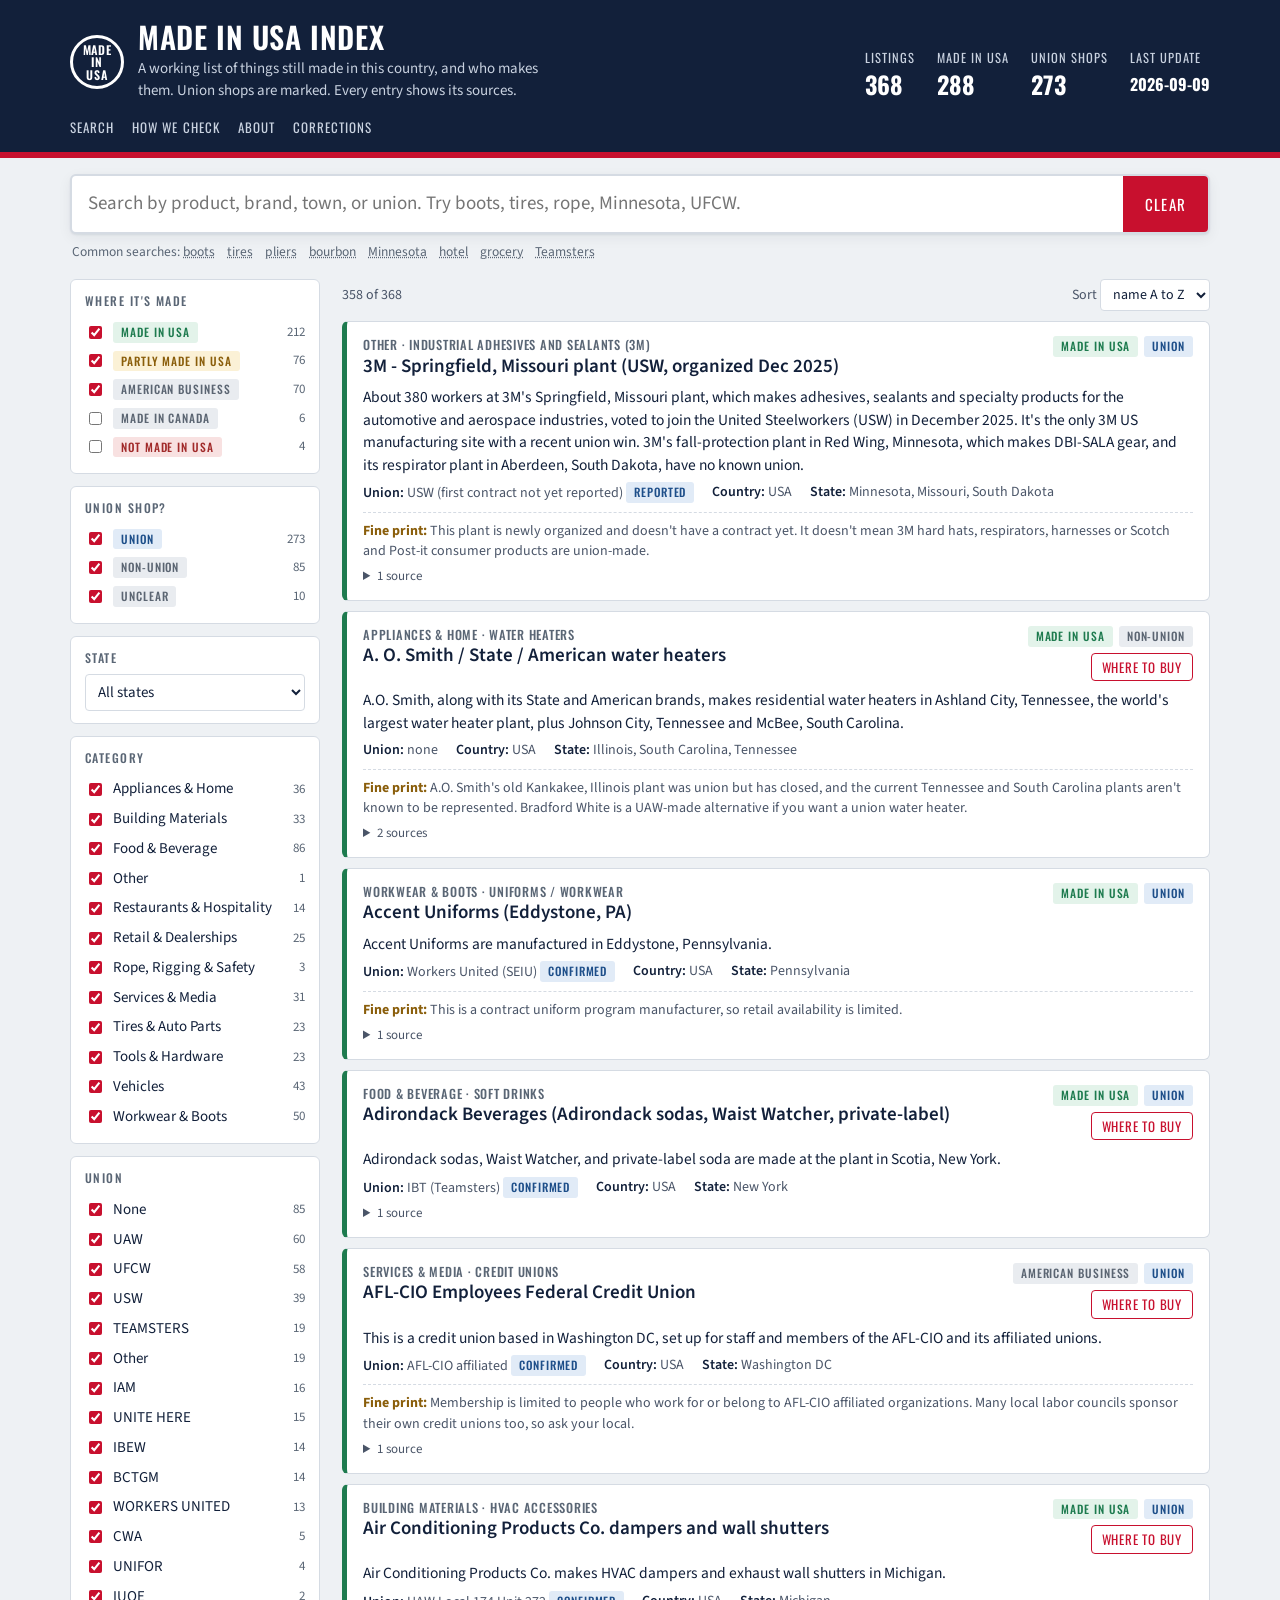
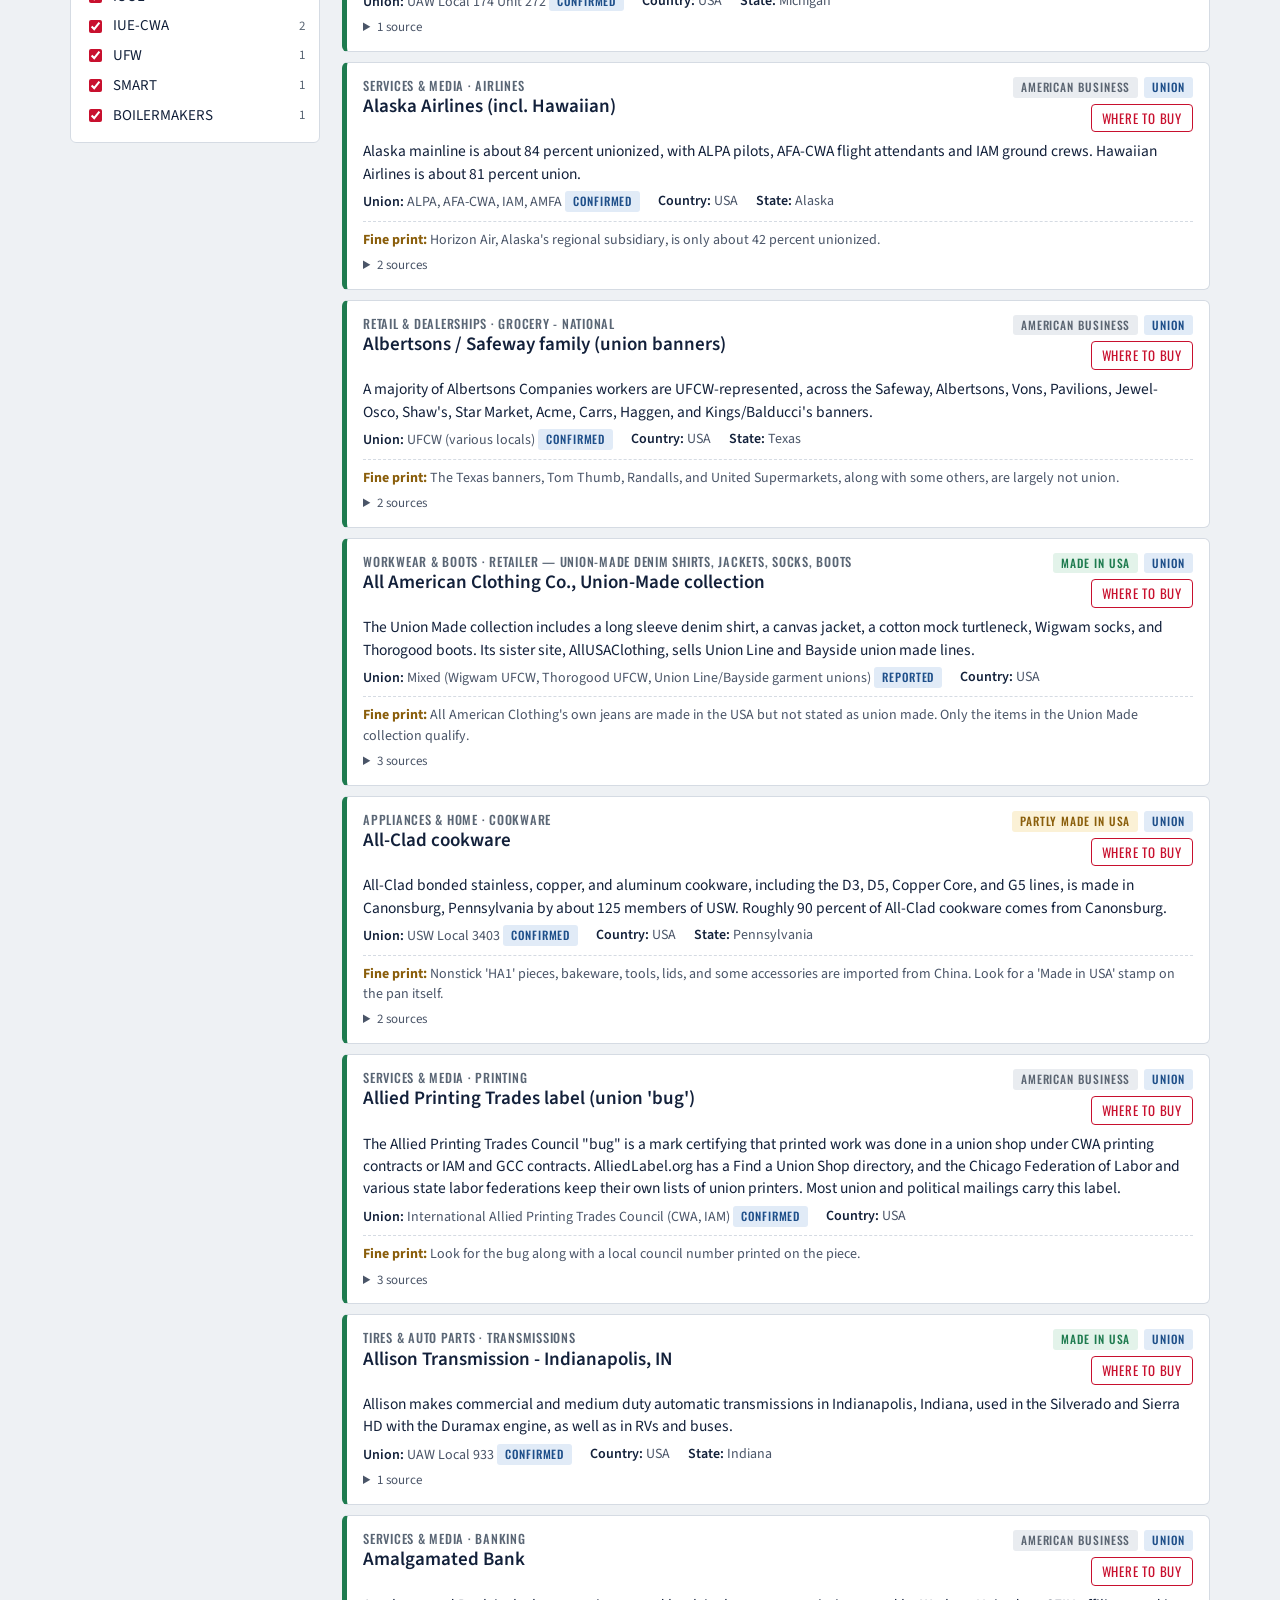
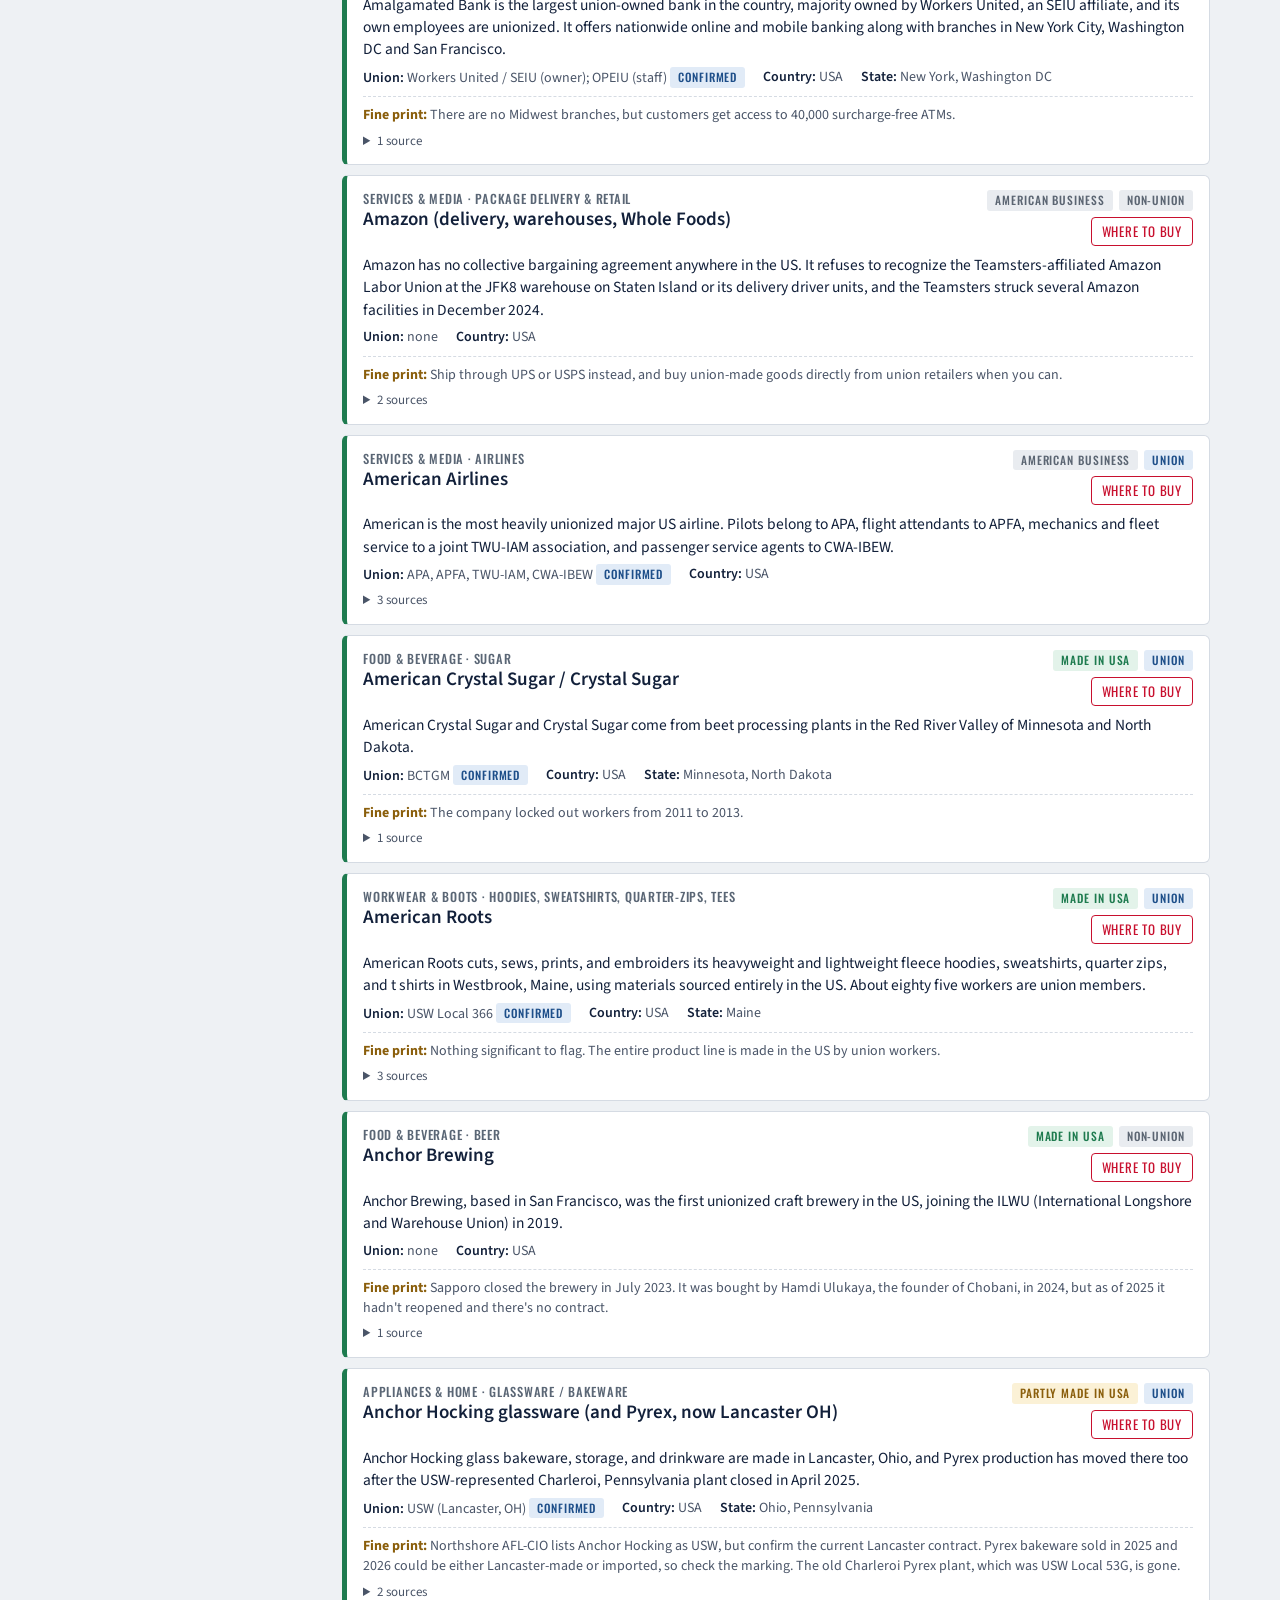
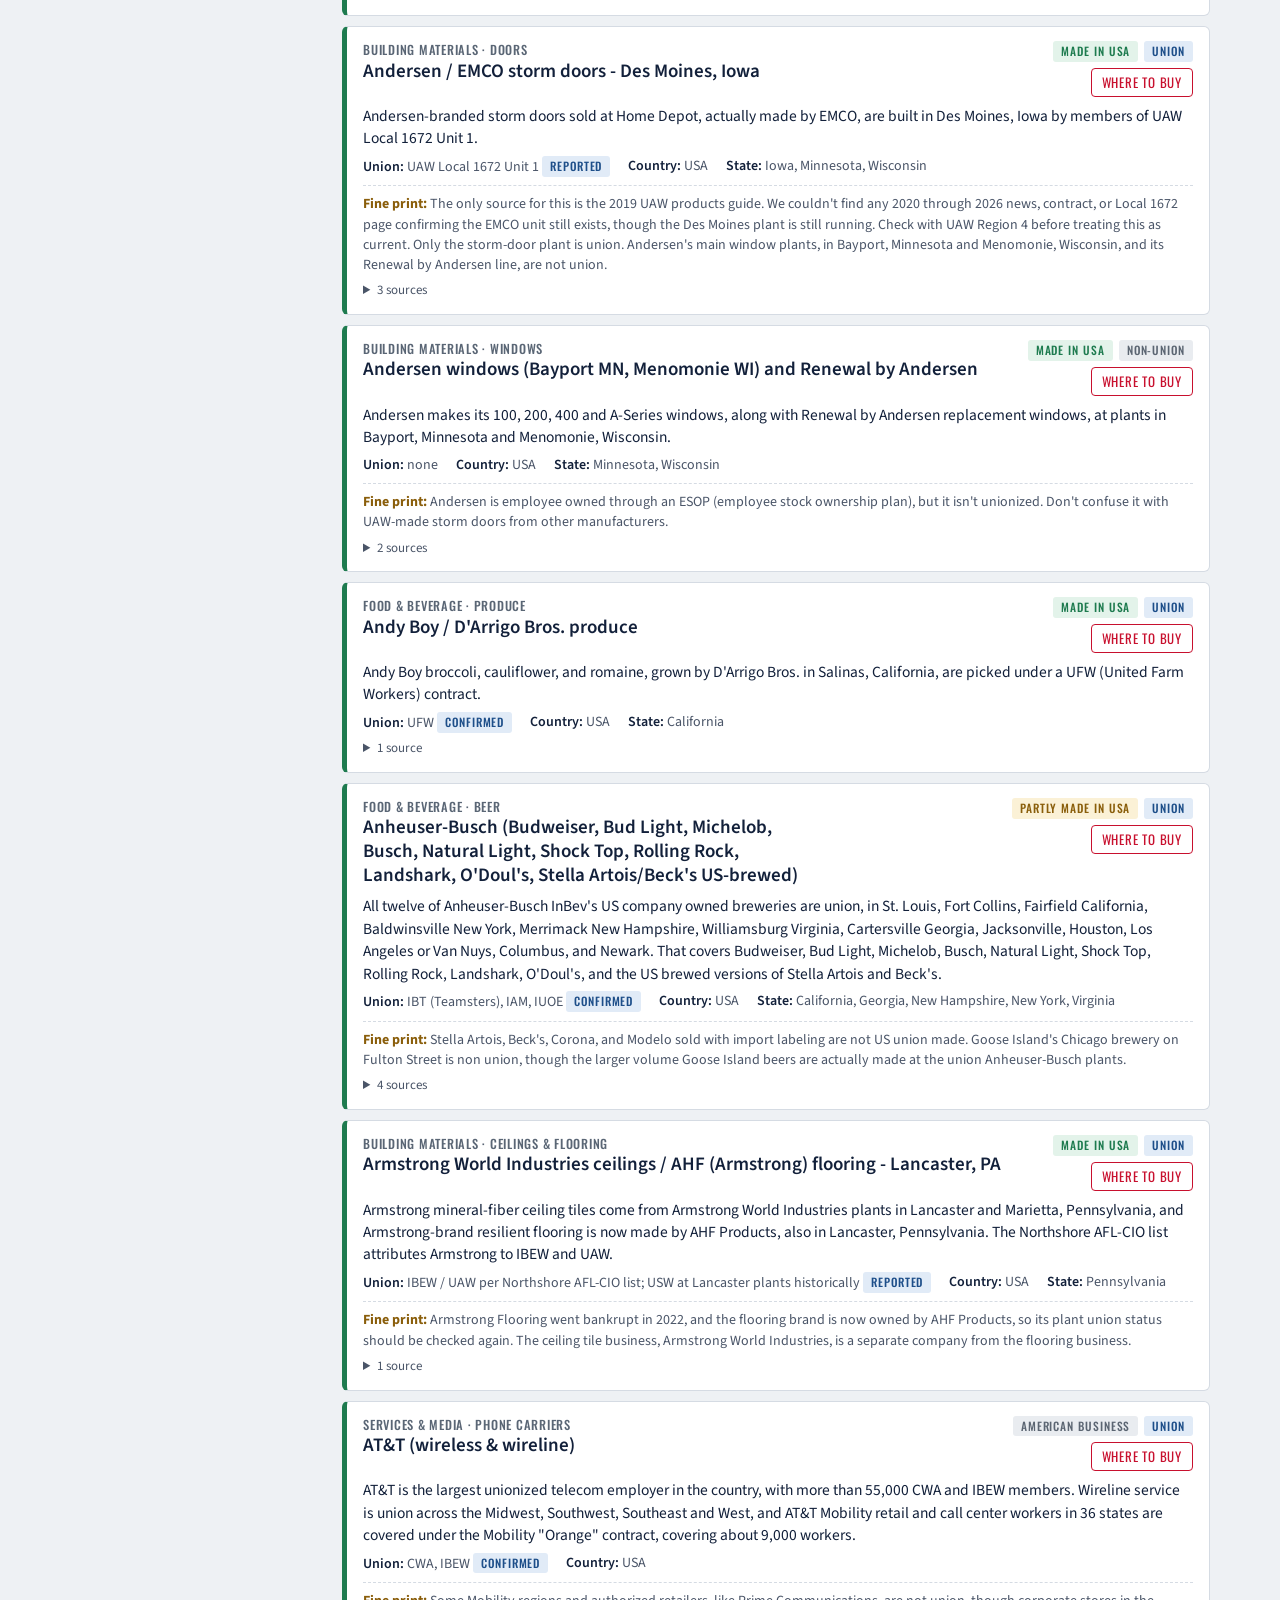
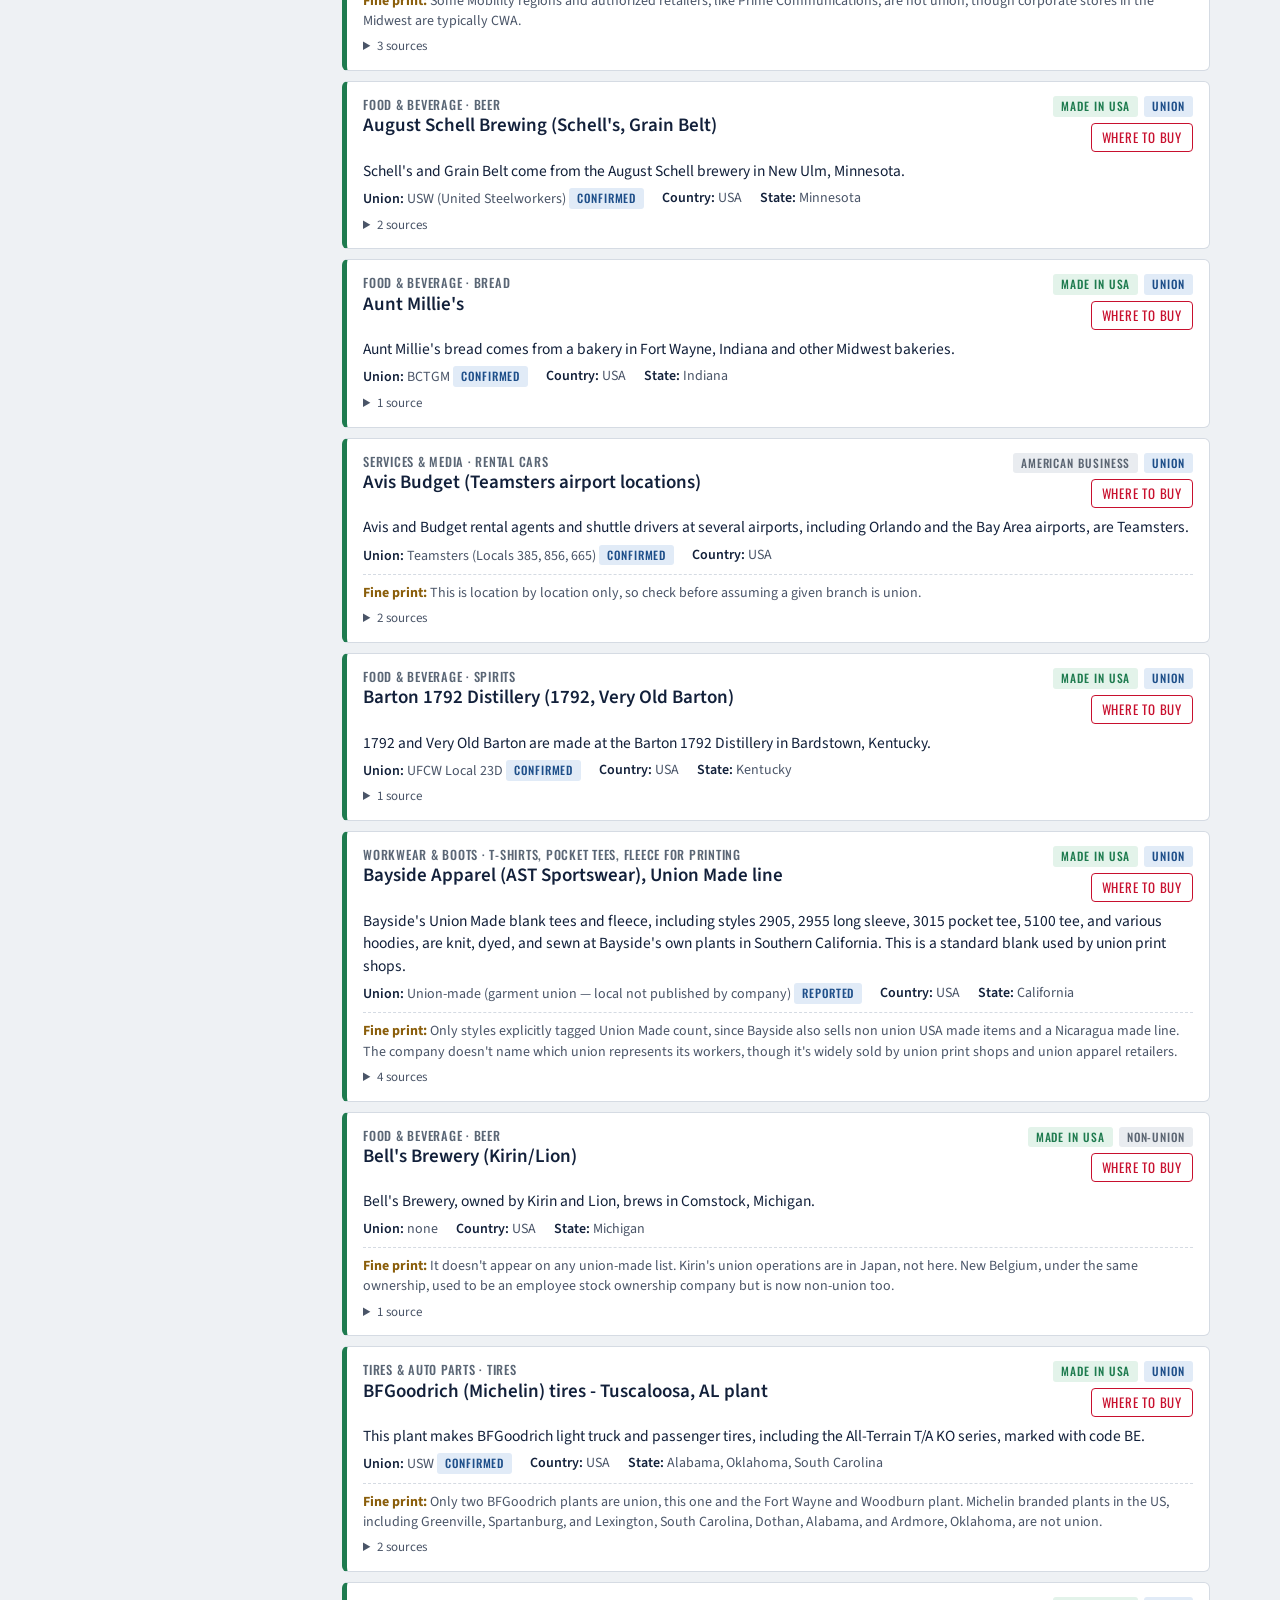
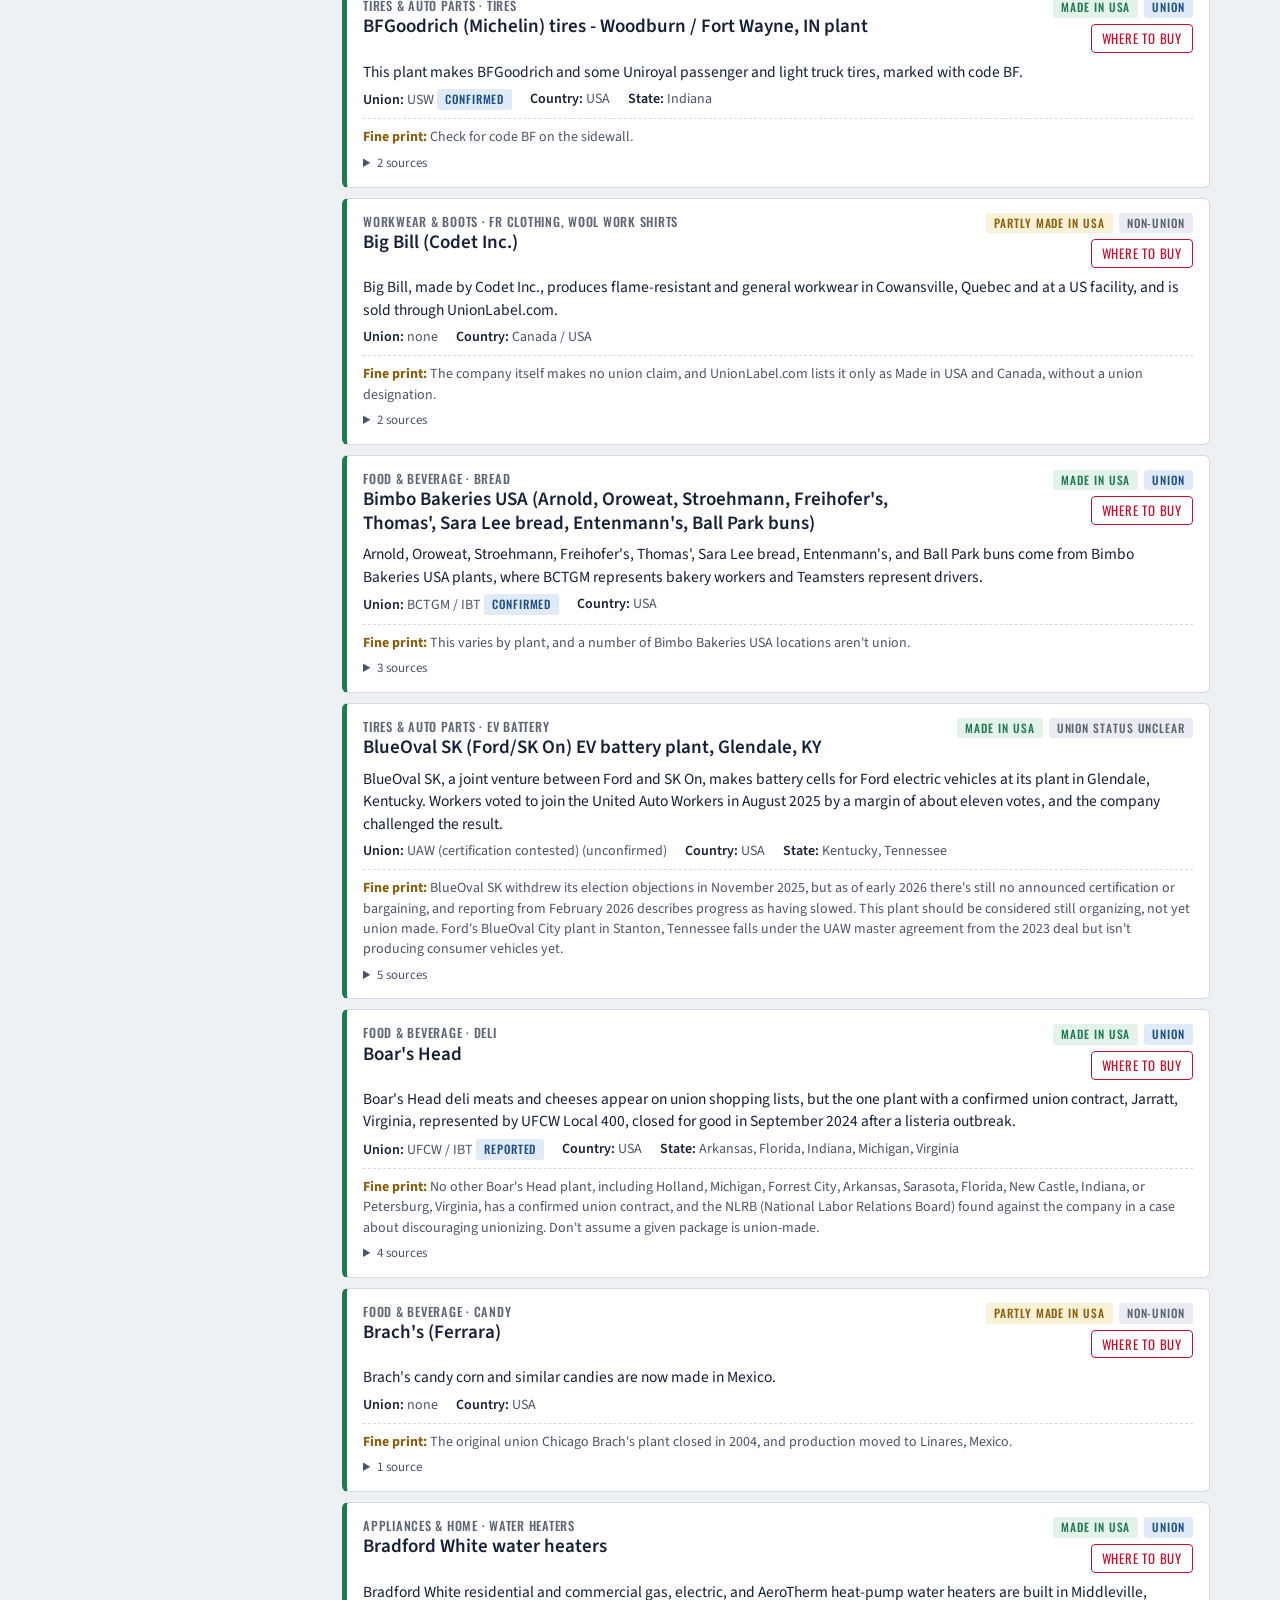
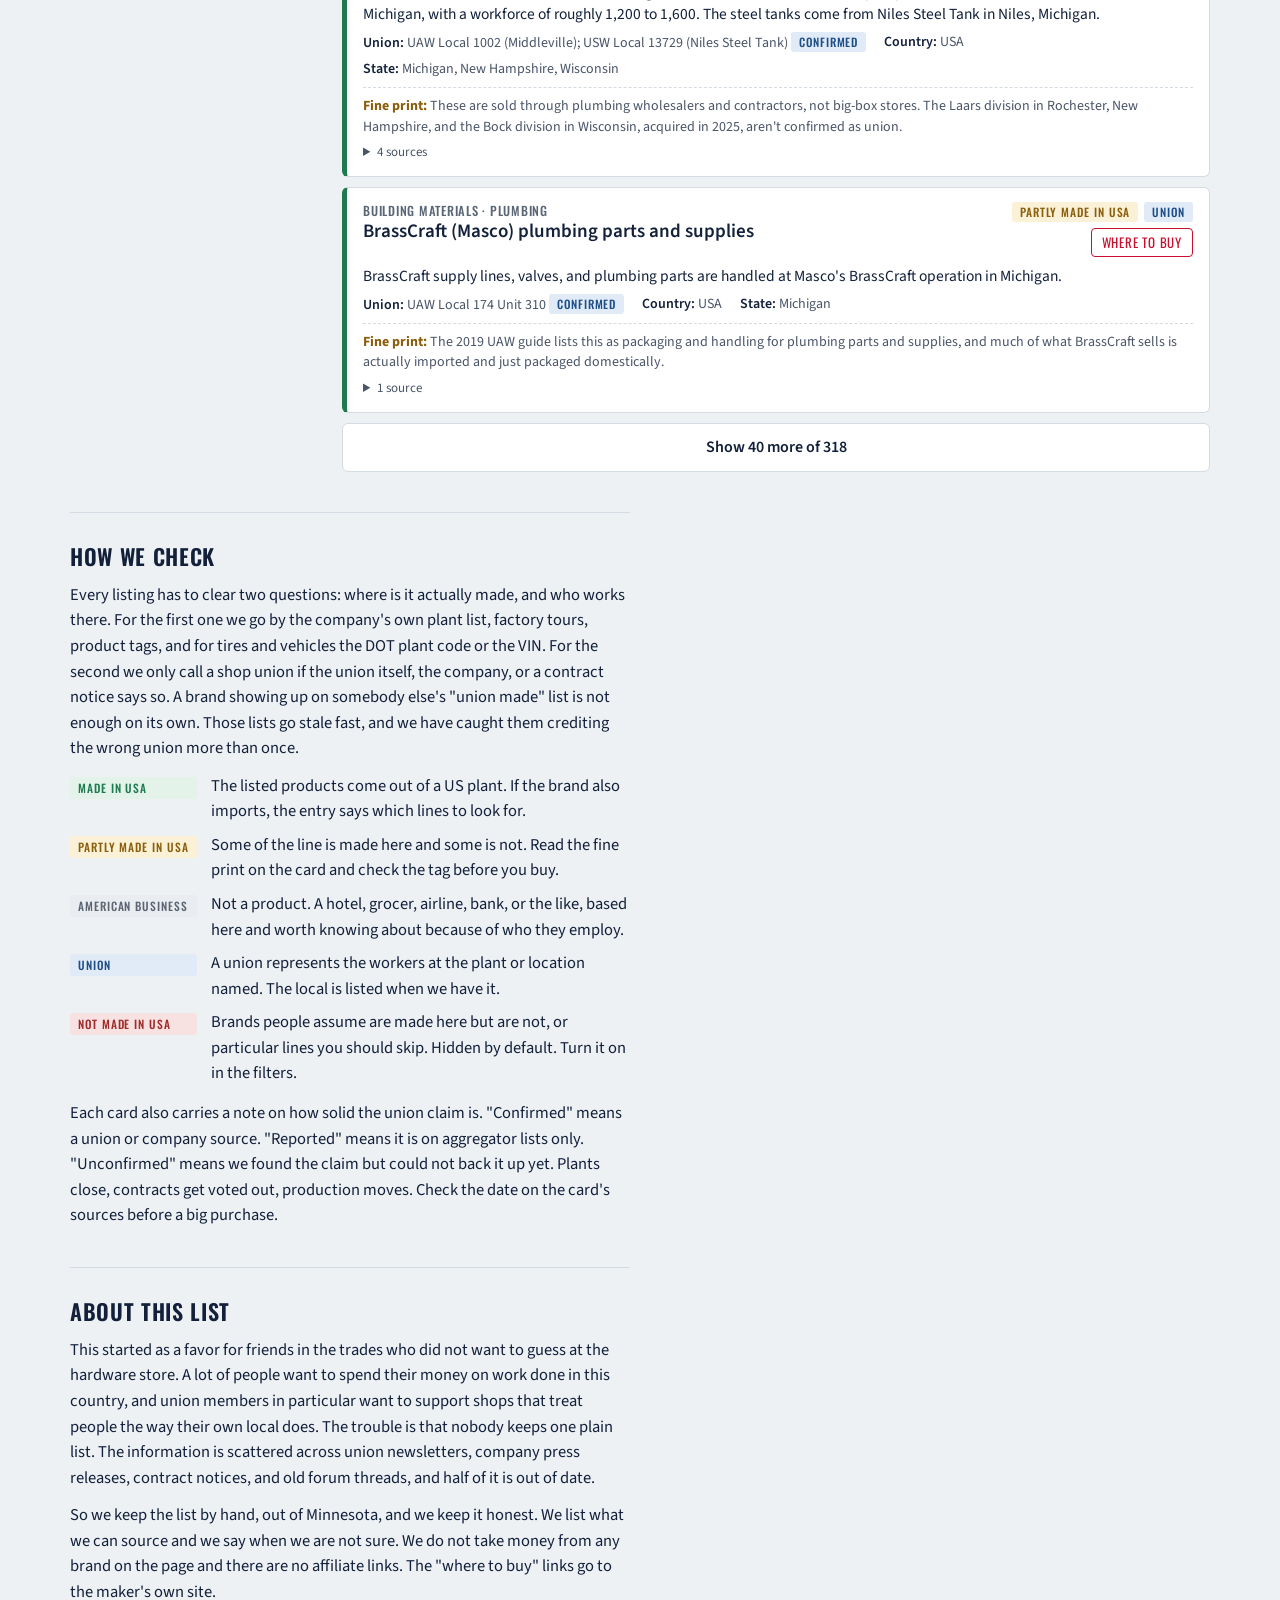
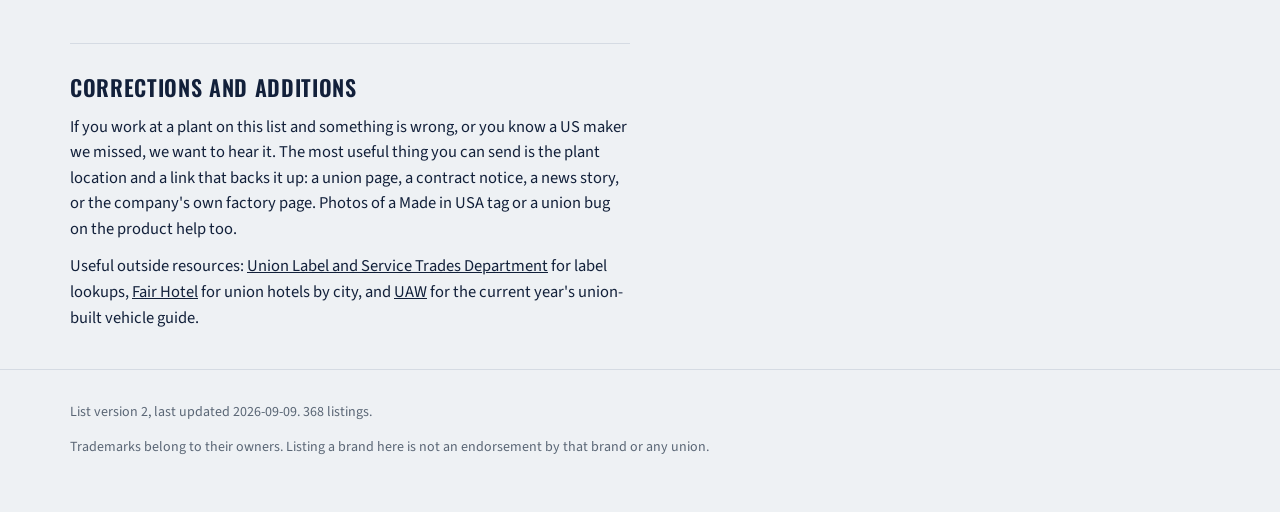
==== site/index.html @ 57c5a5ce "Made in USA Index: site, data, Chrome extension v0.1, Phase 2 spec Co-Authored-By: Claude Fable 5.1 " ====
<!DOCTYPE html>
<html lang="en">
<head>
<meta charset="utf-8">
<meta name="viewport" content="width=device-width, initial-scale=1">
<meta name="description" content="A hand-kept list of products still made in the United States, and who makes them. Union shops are marked. Tools, boots, tires, trucks, beer, appliances, hotels and more, with a source on every entry.">
<meta name="robots" content="index,follow">
<meta property="og:title" content="Made in USA Index">
<meta property="og:description" content="What is still made in this country, who makes it, and whether the shop is union. Sources on every entry.">
<meta property="og:type" content="website">
<link rel="canonical" href="https://YOURDOMAIN.example/">
<script type="application/ld+json">{"@context":"https://schema.org","@type":"ItemList","name":"Made in USA Index","description":"A hand-kept list of products made in the United States, with union shops marked and sources on every entry.","numberOfItems":368,"itemListElement":[{"@type":"ListItem","position":1,"name":"3M - Springfield, Missouri plant (USW, organized Dec 2025)"},{"@type":"ListItem","position":2,"name":"A. O. Smith / State / American water heaters","url":"https://www.hotwater.com/"},{"@type":"ListItem","position":3,"name":"Accent Uniforms (Eddystone, PA)"},{"@type":"ListItem","position":4,"name":"Adirondack Beverages (Adirondack sodas, Waist Watcher, private-label)","url":"https://www.adirondackbeverages.com/"},{"@type":"ListItem","position":5,"name":"AFL-CIO Employees Federal Credit Union","url":"https://www.aflcioefcu.org"},{"@type":"ListItem","position":6,"name":"Air Conditioning Products Co. dampers and wall shutters","url":"https://www.acpco.com/"},{"@type":"ListItem","position":7,"name":"Alaska Airlines (incl. Hawaiian)","url":"https://www.alaskaair.com"},{"@type":"ListItem","position":8,"name":"Albertsons / Safeway family (union banners)","url":"https://www.albertsons.com"},{"@type":"ListItem","position":9,"name":"All American Clothing Co., Union-Made collection","url":"https://www.allamericanclothing.com/collections/usa-union-made-clothing-made-in-usa"},{"@type":"ListItem","position":10,"name":"All-Clad cookware","url":"https://www.all-clad.com/"},{"@type":"ListItem","position":11,"name":"Allied Printing Trades label (union 'bug')","url":"https://alliedlabel.org/"},{"@type":"ListItem","position":12,"name":"Allison Transmission - Indianapolis, IN","url":"https://www.allisontransmission.com/"},{"@type":"ListItem","position":13,"name":"Amalgamated Bank","url":"https://www.amalgamatedbank.com"},{"@type":"ListItem","position":14,"name":"Amazon (delivery, warehouses, Whole Foods)","url":"https://www.amazon.com"},{"@type":"ListItem","position":15,"name":"American Airlines","url":"https://www.aa.com"},{"@type":"ListItem","position":16,"name":"American Crystal Sugar / Crystal Sugar","url":"https://www.crystalsugar.com/"},{"@type":"ListItem","position":17,"name":"American Roots","url":"https://americanrootswear.com/"},{"@type":"ListItem","position":18,"name":"Anchor Brewing","url":"https://www.anchorbrewing.com/"},{"@type":"ListItem","position":19,"name":"Anchor Hocking glassware (and Pyrex, now Lancaster OH)","url":"https://www.anchorhocking.com/"},{"@type":"ListItem","position":20,"name":"Andersen / EMCO storm doors - Des Moines, Iowa","url":"https://www.homedepot.com/b/Doors-Windows-Exterior-Doors-Storm-Doors/Andersen/N-5yc1vZaqe4Z1u3"},{"@type":"ListItem","position":21,"name":"Andersen windows (Bayport MN, Menomonie WI) and Renewal by Andersen","url":"https://www.andersenwindows.com/"},{"@type":"ListItem","position":22,"name":"Andy Boy / D'Arrigo Bros. produce","url":"https://www.andyboy.com/"},{"@type":"ListItem","position":23,"name":"Anheuser-Busch (Budweiser, Bud Light, Michelob, Busch, Natural Light, Shock Top, Rolling Rock, Landshark, O'Doul's, Stella Artois/Beck's US-brewed)","url":"https://www.anheuser-busch.com/brands"},{"@type":"ListItem","position":24,"name":"Armstrong World Industries ceilings / AHF (Armstrong) flooring - Lancaster, PA","url":"https://www.armstrongceilings.com/"},{"@type":"ListItem","position":25,"name":"AT&T (wireless & wireline)","url":"https://www.att.com"},{"@type":"ListItem","position":26,"name":"August Schell Brewing (Schell's, Grain Belt)","url":"https://schellsbrewery.com/"},{"@type":"ListItem","position":27,"name":"Aunt Millie's","url":"https://auntmillies.com/"},{"@type":"ListItem","position":28,"name":"Avis Budget (Teamsters airport locations)","url":"https://www.avis.com"},{"@type":"ListItem","position":29,"name":"Barton 1792 Distillery (1792, Very Old Barton)","url":"https://www.1792bourbon.com/"},{"@type":"ListItem","position":30,"name":"Bayside Apparel (AST Sportswear), Union Made line","url":"https://usabayside.com/product/2905/"},{"@type":"ListItem","position":31,"name":"Bell's Brewery (Kirin/Lion)","url":"https://bellsbeer.com/"},{"@type":"ListItem","position":32,"name":"BFGoodrich (Michelin) tires - Tuscaloosa, AL plant","url":"https://www.bfgoodrichtires.com/"},{"@type":"ListItem","position":33,"name":"BFGoodrich (Michelin) tires - Woodburn / Fort Wayne, IN plant","url":"https://www.bfgoodrichtires.com/"},{"@type":"ListItem","position":34,"name":"Big Bill (Codet Inc.)","url":"https://www.bigbill.com/"},{"@type":"ListItem","position":35,"name":"Bimbo Bakeries USA (Arnold, Oroweat, Stroehmann, Freihofer's, Thomas', Sara Lee bread, Entenmann's, Ball Park buns)","url":"https://bimbobakeriesusa.com/"},{"@type":"ListItem","position":36,"name":"BlueOval SK (Ford/SK On) EV battery plant, Glendale, KY"},{"@type":"ListItem","position":37,"name":"Boar's Head","url":"https://boarshead.com/"},{"@type":"ListItem","position":38,"name":"Brach's (Ferrara)","url":"https://www.brachs.com/"},{"@type":"ListItem","position":39,"name":"Bradford White water heaters","url":"https://www.bradfordwhite.com/find-a-contractor/"},{"@type":"ListItem","position":40,"name":"BrassCraft (Masco) plumbing parts and supplies","url":"https://www.brasscraft.com/"},{"@type":"ListItem","position":41,"name":"Bridgestone / Firestone tires - Des Moines, IA plant","url":"https://www.bridgestonetire.com/"},{"@type":"ListItem","position":42,"name":"Bridgestone / Firestone tires - Warren County (Morrison), TN plant","url":"https://www.bridgestonetire.com/"},{"@type":"ListItem","position":43,"name":"Bridgestone retread / components - Akron OH, Bloomington IL, Russellville AR","url":"https://www.bandag.com/"},{"@type":"ListItem","position":44,"name":"Brooks Brothers (Garland, NC shirt factory)","url":"https://www.brooksbrothers.com/"},{"@type":"ListItem","position":45,"name":"Buffalo Trace / Sazerac (Buffalo Trace, Eagle Rare, W.L. Weller, Blanton's)","url":"https://www.buffalotracedistillery.com/"},{"@type":"ListItem","position":46,"name":"Butterball","url":"https://www.butterball.com/"},{"@type":"ListItem","position":47,"name":"Cadillac Celestiq","url":"https://www.cadillac.com/electric/celestiq"},{"@type":"ListItem","position":48,"name":"Cadillac CT4 / CT4-V / CT5 / CT5-V (Blackwing)","url":"https://www.cadillac.com/sedans/ct5"},{"@type":"ListItem","position":49,"name":"Cadillac Lyriq / Vistiq / XT5","url":"https://www.cadillac.com/electric/lyriq"},{"@type":"ListItem","position":50,"name":"Campbell's (Campbell's soup, Prego, Pace, Swanson)","url":"https://www.campbells.com/"},{"@type":"ListItem","position":51,"name":"Cargill Meat Solutions (Cargill, Excel ground beef)","url":"https://www.cargill.com/"},{"@type":"ListItem","position":52,"name":"Carhartt, imported lines","url":"https://www.carhartt.com/"},{"@type":"ListItem","position":53,"name":"Carhartt, Made in USA / Union Made line (Kentucky plants)","url":"https://www.carhartt.com/c/made-in-usa"},{"@type":"ListItem","position":54,"name":"Carolina Shoe, Union Built (USA) line","url":"https://www.carolinashoe.com/en/mens-union-built/"},{"@type":"ListItem","position":55,"name":"Carrier / Bryant gas furnaces - Indianapolis","url":"https://www.carrier.com/residential/en/us/find-a-dealer/"},{"@type":"ListItem","position":56,"name":"Case IH / CNH tractors and combines (Racine, WI; Burlington, IA)","url":"https://www.caseih.com/"},{"@type":"ListItem","position":57,"name":"Central Aluminum patio enclosures"},{"@type":"ListItem","position":58,"name":"Channellock","url":"https://www.channellock.com/"},{"@type":"ListItem","position":59,"name":"Chateau Ste. Michelle / Columbia Crest / 14 Hands (Ste. Michelle Wine Estates)","url":"https://www.ste-michelle.com/"},{"@type":"ListItem","position":60,"name":"Cheez-It / Keebler crackers / Club / Town House (Kellanova)","url":"https://www.cheezit.com/"},{"@type":"ListItem","position":61,"name":"Chevrolet Bolt (2027 model, next-gen)","url":"https://www.chevrolet.com/electric/bolt-ev"},{"@type":"ListItem","position":62,"name":"Chevrolet Colorado / GMC Canyon; Chevrolet Express / GMC Savana (incl. cutaways)","url":"https://www.chevrolet.com/trucks/colorado"},{"@type":"ListItem","position":63,"name":"Chevrolet Corvette (Stingray, Z06, E-Ray, ZR1)","url":"https://www.chevrolet.com/performance/corvette"},{"@type":"ListItem","position":64,"name":"Chevrolet Silverado 1500 / GMC Sierra 1500","url":"https://www.chevrolet.com/trucks/silverado"},{"@type":"ListItem","position":65,"name":"Chevrolet Silverado 1500 / Silverado HD (Oshawa-built)","url":"https://www.chevrolet.ca/en/trucks/silverado"},{"@type":"ListItem","position":66,"name":"Chevrolet Silverado 4500HD/5500HD/6500HD (medium-duty)","url":"https://www.chevrolet.com/commercial/silverado-chassis-cab"},{"@type":"ListItem","position":67,"name":"Chevrolet Silverado EV / GMC Sierra EV / GMC Hummer EV (pickup & SUV) / Cadillac Escalade IQ & IQ L","url":"https://www.chevrolet.com/electric/silverado-ev"},{"@type":"ListItem","position":68,"name":"Chevrolet Silverado HD / GMC Sierra HD (2500/3500)","url":"https://www.chevrolet.com/trucks/silverado/2500hd"},{"@type":"ListItem","position":69,"name":"Chevrolet Tahoe / Suburban, GMC Yukon / Yukon XL, Cadillac Escalade / Escalade ESV","url":"https://www.chevrolet.com/suvs/tahoe"},{"@type":"ListItem","position":70,"name":"Chevrolet Traverse, Buick Enclave, GMC Acadia","url":"https://www.chevrolet.com/suvs/traverse"},{"@type":"ListItem","position":71,"name":"Chicago downtown union hotels (UNITE HERE Local 1)","url":"https://www.fairhotel.org"},{"@type":"ListItem","position":72,"name":"Chicago Federation of Labor union restaurant & vendor guide","url":"https://chicagolabor.org/resources/union-products/"},{"@type":"ListItem","position":73,"name":"Chicago stadium & arena concessions"},{"@type":"ListItem","position":74,"name":"Chicago Tribune & Chicago Sun-Times","url":"https://www.chicagotribune.com"},{"@type":"ListItem","position":75,"name":"Chicagoland new-car dealership service departments (IAM Local 701)","url":"https://www.local701.org"},{"@type":"ListItem","position":76,"name":"Chippewa Boots (Carolina Group)","url":"https://www.chippewaboots.com/"},{"@type":"ListItem","position":77,"name":"Chobani","url":"https://www.chobani.com/"},{"@type":"ListItem","position":78,"name":"Chrysler Pacifica / Pacifica Hybrid / Voyager / Grand Caravan (Canada)","url":"https://www.chrysler.com/pacifica.html"},{"@type":"ListItem","position":79,"name":"Cintas Uniforms, postal division (Fort Smith, AR)"},{"@type":"ListItem","position":80,"name":"City Brewing (contract brewer: Latrobe PA, La Crosse WI)","url":"https://www.citybrewery.com/"},{"@type":"ListItem","position":81,"name":"Clarios lead-acid car batteries - Holland (Toledo), OH plant"},{"@type":"ListItem","position":82,"name":"Cleveland-Cliffs steel - Burns Harbor, Indiana Harbor, Cleveland, Middletown, Dearborn","url":"https://www.clevelandcliffs.com/"},{"@type":"ListItem","position":83,"name":"Coca-Cola (Coke, Diet Coke, Sprite, Fanta, Powerade, Dasani, Minute Maid, Barq's)","url":"https://www.coca-colacompany.com/"},{"@type":"ListItem","position":84,"name":"Cooper Tires (Goodyear-owned) - Findlay, OH plant","url":"https://www.coopertire.com/"},{"@type":"ListItem","position":85,"name":"Cooper Tires (Goodyear-owned) - Texarkana, AR plant","url":"https://www.coopertire.com/"},{"@type":"ListItem","position":86,"name":"Coors, Golden CO and Shenandoah VA breweries","url":"https://www.coors.com/"},{"@type":"ListItem","position":87,"name":"Corcoran (Carolina Group)","url":"https://www.carolinashoe.com/en/mens-union-built/"},{"@type":"ListItem","position":88,"name":"Costco (Minnesota, Illinois & most other warehouses)","url":"https://www.costco.com"},{"@type":"ListItem","position":89,"name":"Costco (Teamsters warehouses)","url":"https://www.costco.com"},{"@type":"ListItem","position":90,"name":"Craftsman","url":"https://www.craftsman.com/"},{"@type":"ListItem","position":91,"name":"Cub Foods (UNFI corporate & franchise stores, Twin Cities)","url":"https://www.cub.com"},{"@type":"ListItem","position":92,"name":"Cutco cutlery and kitchen tools","url":"https://www.cutco.com/"},{"@type":"ListItem","position":93,"name":"CVS Pharmacy (Chicagoland stores)","url":"https://www.cvs.com"},{"@type":"ListItem","position":94,"name":"Dana axles and driveshafts","url":"https://www.danaaftermarket.com/"},{"@type":"ListItem","position":95,"name":"Danner Boots (Portland, OR factory)","url":"https://www.danner.com/"},{"@type":"ListItem","position":96,"name":"Dannon (Danone)","url":"https://www.dannon.com/"},{"@type":"ListItem","position":97,"name":"Darn Tough / Fox River / Thorlo socks","url":"https://darntough.com/"},{"@type":"ListItem","position":98,"name":"Dearborn Denim & Apparel","url":"https://dearborndenim.us/"},{"@type":"ListItem","position":99,"name":"Delta Air Lines (flight attendants, ramp, customer service)","url":"https://www.delta.com"},{"@type":"ListItem","position":100,"name":"Detroit Three models built in Mexico (Ram HD 2500/3500, Ram ProMaster, Ford Maverick, Bronco Sport, Mustang Mach-E, Chevy Equinox/Blazer/Equinox EV/Blazer EV, Cadillac Optiq, Jeep Compass, GMC Terrain)"},{"@type":"ListItem","position":101,"name":"Dickies (VF/Williamson-Dickie)","url":"https://www.dickies.com/"},{"@type":"ListItem","position":102,"name":"Dodge Charger (2-door/4-door, Sixpack) / Charger Daytona EV","url":"https://www.dodge.com/charger.html"},{"@type":"ListItem","position":103,"name":"Dole (canned pineapple, packaged salads) / Fresh Express","url":"https://www.dole.com/"},{"@type":"ListItem","position":104,"name":"Double-H Boots (Carolina Group)","url":"https://unionmadeboots.com/"},{"@type":"ListItem","position":105,"name":"Duluth Trading Co.","url":"https://www.duluthtrading.com/"},{"@type":"ListItem","position":106,"name":"E&J Gallo (Gallo, Barefoot, Andre, Carlo Rossi, Louis Martini, Mirassou, Ecco Domani, J Vineyards, New Amsterdam)","url":"https://www.gallo.com/"},{"@type":"ListItem","position":107,"name":"Eaton B-Line (strut, cable tray, fasteners)","url":"https://www.eaton.com/us/en-us/products/support-systems.html"},{"@type":"ListItem","position":108,"name":"Eaton electrical products (IBEW-made lines)","url":"https://www.eaton.com/us/en-us/products/residential.html"},{"@type":"ListItem","position":109,"name":"Eklind Tool Co.","url":"https://www.eklindtool.com/"},{"@type":"ListItem","position":110,"name":"Elbeco (Reading, PA)","url":"https://www.elbeco.com/"},{"@type":"ListItem","position":111,"name":"Electrolux / Frigidaire US plants (Anderson SC, Springfield TN, Kinston NC)","url":"https://www.frigidaire.com/"},{"@type":"ListItem","position":112,"name":"Encore Wire (now Prysmian, McKinney TX)","url":"https://www.encorewire.com/"},{"@type":"ListItem","position":113,"name":"Encore Wire (Prysmian) building wire","url":"https://www.encorewire.com/"},{"@type":"ListItem","position":114,"name":"Estwing","url":"https://www.estwing.com/"},{"@type":"ListItem","position":115,"name":"Ethan Allen furniture","url":"https://www.ethanallen.com/"},{"@type":"ListItem","position":116,"name":"Euclid Chemical concrete additives","url":"https://www.euclidchemical.com/"},{"@type":"ListItem","position":117,"name":"FairHotel.org (UNITE HERE union hotel finder)","url":"https://www.fairhotel.org"},{"@type":"ListItem","position":118,"name":"Fechheimer / Flying Cross (Grantsville, MD plant)","url":"https://flyingcross.com/"},{"@type":"ListItem","position":119,"name":"FedEx (Ground, Express, Freight)","url":"https://www.fedex.com"},{"@type":"ListItem","position":120,"name":"Ferrara Candy (Butterfinger, Baby Ruth, 100 Grand, Raisinets, Crunch, Nerds, SweeTarts, Laffy Taffy, Brach's)","url":"https://www.ferrarausa.com/"},{"@type":"ListItem","position":121,"name":"Fiesta dinnerware (Fiesta Tableware Co., formerly Homer Laughlin)","url":"https://www.fiestafactorydirect.com/"},{"@type":"ListItem","position":122,"name":"Filson (Seattle) / Wesco (Scappoose, OR) / KEEN Utility (Portland)"},{"@type":"ListItem","position":123,"name":"Folgers (J.M. Smucker)","url":"https://www.folgerscoffee.com/"},{"@type":"ListItem","position":124,"name":"Ford Escape / Escape Hybrid and Lincoln Corsair / Corsair Hybrid","url":"https://www.ford.com/suvs/escape/"},{"@type":"ListItem","position":125,"name":"Ford Expedition and Lincoln Navigator","url":"https://www.ford.com/suvs/expedition/"},{"@type":"ListItem","position":126,"name":"Ford Explorer / Explorer Hybrid and Lincoln Aviator","url":"https://www.ford.com/suvs/explorer/"},{"@type":"ListItem","position":127,"name":"Ford F-150 / F-150 Raptor / F-150 Lightning","url":"https://www.ford.com/trucks/f150/"},{"@type":"ListItem","position":128,"name":"Ford F-250/350/450/550 Super Duty","url":"https://www.ford.com/trucks/super-duty/"},{"@type":"ListItem","position":129,"name":"Ford F-650 / F-750 and E-Series Cutaway","url":"https://www.ford.com/commercial-trucks/"},{"@type":"ListItem","position":130,"name":"Ford Mustang / Mustang GT / Dark Horse","url":"https://www.ford.com/cars/mustang/"},{"@type":"ListItem","position":131,"name":"Ford Ranger / Ranger Raptor and Bronco / Bronco Raptor","url":"https://www.ford.com/suvs/bronco/"},{"@type":"ListItem","position":132,"name":"Ford Super Duty (Oakville, Ontario - from 2026)","url":"https://www.ford.ca/trucks/super-duty/"},{"@type":"ListItem","position":133,"name":"Ford Transit / E-Transit","url":"https://www.ford.com/commercial-vans/transit/"},{"@type":"ListItem","position":134,"name":"Four Roses Bourbon","url":"https://fourrosesbourbon.com/"},{"@type":"ListItem","position":135,"name":"FRAM oil filters - Greenville, OH","url":"https://www.fram.com/"},{"@type":"ListItem","position":136,"name":"Franzia / Almaden / Paul Masson / Cupcake (The Wine Group)","url":"https://www.thewinegroup.com/"},{"@type":"ListItem","position":137,"name":"Frigidaire / White-Westinghouse / Tappan / Gibson / Kelvinator laundry (historical Union Plus listing)","url":"https://www.frigidaire.com/"},{"@type":"ListItem","position":138,"name":"Frito-Lay (Lay's, Doritos, Cheetos, Fritos, Tostitos, Rold Gold, SunChips)","url":"https://www.fritolay.com/"},{"@type":"ListItem","position":139,"name":"Frito-Lay non-union plants","url":"https://www.fritolay.com/"},{"@type":"ListItem","position":140,"name":"Frontier, Spirit & JetBlue (partial)"},{"@type":"ListItem","position":141,"name":"GE Appliances (Haier) - Appliance Park, Louisville","url":"https://www.geappliances.com/"},{"@type":"ListItem","position":142,"name":"GE Profile refrigerators and GE washing machines (IBEW-listed)","url":"https://www.geappliances.com/"},{"@type":"ListItem","position":143,"name":"General Mills cereal (Cheerios, Wheaties, Lucky Charms, Chex)","url":"https://www.generalmills.com/"},{"@type":"ListItem","position":144,"name":"Genesee / Dundee / Seneca (Genesee Brewing, Rochester NY)","url":"https://www.geneseebeer.com/"},{"@type":"ListItem","position":145,"name":"Ghirardelli","url":"https://www.ghirardelli.com/"},{"@type":"ListItem","position":146,"name":"Goodman / Amana HVAC (Daikin) - Waller, Texas","url":"https://www.goodmanmfg.com/"},{"@type":"ListItem","position":147,"name":"Goodyear / Kelly-Springfield tires - Fayetteville, NC plant","url":"https://www.goodyear.com/"},{"@type":"ListItem","position":148,"name":"Goodyear tires - Danville, VA plant","url":"https://www.goodyear.com/"},{"@type":"ListItem","position":149,"name":"Goodyear tires - Medicine Hat, Alberta plant","url":"https://www.goodyear.ca/"},{"@type":"ListItem","position":150,"name":"Goodyear tires - Topeka, KS plant","url":"https://www.goodyear.com/"},{"@type":"ListItem","position":151,"name":"Goose Island Chicago (Fulton St.) brewery / Great Lakes / Surly","url":"https://www.gooseisland.com/"},{"@type":"ListItem","position":152,"name":"Hancock Enterprises aluminum gutters and downspouts"},{"@type":"ListItem","position":153,"name":"Hardcore Hammers","url":"https://hardcorehammers.com/"},{"@type":"ListItem","position":154,"name":"Harley-Davidson motorcycles - York, PA final assembly","url":"https://www.harley-davidson.com/"},{"@type":"ListItem","position":155,"name":"Harley-Davidson powertrain (Menomonee Falls, WI) and Tomahawk, WI components","url":"https://www.harley-davidson.com/"},{"@type":"ListItem","position":156,"name":"Heaven Hill (Evan Williams, Elijah Craig, Larceny, Old Fitzgerald)","url":"https://heavenhill.com/"},{"@type":"ListItem","position":157,"name":"Hershey (Hershey's bars, Kisses, Reese's, Kit Kat, Rolo, Jolly Rancher, Payday)","url":"https://www.hersheyland.com/"},{"@type":"ListItem","position":158,"name":"Hertz (Teamsters airport locations)","url":"https://www.hertz.com"},{"@type":"ListItem","position":159,"name":"Holladay Distillery / McCormick Distilling (Weston MO)","url":"https://holladaydistillery.com/"},{"@type":"ListItem","position":160,"name":"Honda / Acura US plants (Marysville & East Liberty OH, Lincoln AL, Greensburg IN) and Alliston, ON"},{"@type":"ListItem","position":161,"name":"Hoover vacuums (IBEW-listed, historical)","url":"https://www.hoover.com/"},{"@type":"ListItem","position":162,"name":"Hormel (Spam, Hormel bacon, chili, Dinty Moore, Skippy, Planters)","url":"https://www.hormelfoods.com/"},{"@type":"ListItem","position":163,"name":"Hostess (Twinkies, Ding Dongs, Ho Hos, J.M. Smucker)","url":"https://www.hostesscakes.com/"},{"@type":"ListItem","position":164,"name":"Hy-Vee","url":"https://www.hy-vee.com"},{"@type":"ListItem","position":165,"name":"Interior Crafts furniture - Chicago","url":"https://www.interiorcrafts.com/"},{"@type":"ListItem","position":166,"name":"Jack Daniel's (Brown-Forman)","url":"https://www.jackdaniels.com/"},{"@type":"ListItem","position":167,"name":"JBS USA / Swift ground beef","url":"https://jbsfoodsgroup.com/"},{"@type":"ListItem","position":168,"name":"Jeep Grand Cherokee / Grand Cherokee L and Dodge Durango","url":"https://www.jeep.com/grand-cherokee.html"},{"@type":"ListItem","position":169,"name":"Jeep Wagoneer / Grand Wagoneer / Grand Wagoneer L / Grand Wagoneer REEV","url":"https://www.jeep.com/wagoneer.html"},{"@type":"ListItem","position":170,"name":"Jeep Wrangler / Gladiator","url":"https://www.jeep.com/wrangler.html"},{"@type":"ListItem","position":171,"name":"Jelly Belly","url":"https://www.jellybelly.com/"},{"@type":"ListItem","position":172,"name":"Jewel-Osco (Albertsons) - Chicagoland","url":"https://www.jewelosco.com"},{"@type":"ListItem","position":173,"name":"Jim Beam (Beam Suntory), Jim Beam, Knob Creek, Booker's, Basil Hayden","url":"https://www.jimbeam.com/"},{"@type":"ListItem","position":174,"name":"John Deere agricultural equipment and engines (Iowa/Illinois)","url":"https://www.deere.com/"},{"@type":"ListItem","position":175,"name":"John Deere lawn tractors and riding mowers - Horicon, WI","url":"https://www.deere.com/en/mowers/"},{"@type":"ListItem","position":176,"name":"John Deere residential lawn mowers - Horicon, Wisconsin","url":"https://www.deere.com/en/mowers/"},{"@type":"ListItem","position":177,"name":"Johns Manville insulation - Defiance, Ohio","url":"https://www.jm.com/en/where-to-buy/"},{"@type":"ListItem","position":178,"name":"Just Born (Peeps, Mike and Ike, Hot Tamales, Zours)","url":"https://www.justborn.com/"},{"@type":"ListItem","position":179,"name":"Justin Boots / Tony Lama / Nocona (Justin Brands)","url":"https://www.justinboots.com/"},{"@type":"ListItem","position":180,"name":"Kellogg's cereal (Frosted Flakes, Froot Loops, Rice Krispies, Raisin Bran, WK Kellogg Co)","url":"https://www.wkkellogg.com/"},{"@type":"ListItem","position":181,"name":"Keurig Dr Pepper / American Bottling (Dr Pepper, 7UP, A&W, Canada Dry, Snapple, Mott's, Hawaiian Punch, Sunkist)","url":"https://www.keurigdrpepper.com/"},{"@type":"ListItem","position":182,"name":"Keystone Uniform Cap (Philadelphia, PA)","url":"https://www.keystoneuniformcap.com/"},{"@type":"ListItem","position":183,"name":"King Louie (now National Safety Apparel)","url":"https://ethixmerch.com/apparel/jackets/king-louie-unisex-luxury-jacket/"},{"@type":"ListItem","position":184,"name":"Klein Tools","url":"https://www.kleintools.com/"},{"@type":"ListItem","position":185,"name":"Knowlan's Festival Foods, Jerry's Foods & other Twin Cities independents"},{"@type":"ListItem","position":186,"name":"Koegel Meats","url":"https://www.koegelmeats.com/"},{"@type":"ListItem","position":187,"name":"Kohler plumbing fixtures, faucets and engines - Kohler, Wisconsin","url":"https://www.us.kohler.com/"},{"@type":"ListItem","position":188,"name":"Kowalski's Markets","url":"https://www.kowalskis.com"},{"@type":"ListItem","position":189,"name":"Kraft Heinz (Kraft cheese, Velveeta, Cheez Whiz, Heinz ketchup, Ore-Ida, Miracle Whip, A1, Grey Poupon, Claussen)","url":"https://www.kraftheinzcompany.com/"},{"@type":"ListItem","position":190,"name":"Kroger family of stores (union banners)","url":"https://www.kroger.com"},{"@type":"ListItem","position":191,"name":"Kumho Tire - Macon, GA plant","url":"https://www.kumhotire.com/"},{"@type":"ListItem","position":192,"name":"L.E. Johnson Products door hardware - Elkhart, Indiana","url":"https://www.johnsonhardware.com/"},{"@type":"ListItem","position":193,"name":"La-Z-Boy recliners - Dayton, Tennessee plant","url":"https://www.la-z-boy.com/"},{"@type":"ListItem","position":194,"name":"Labatt (Canada) / Moosehead","url":"https://www.labatt.com/"},{"@type":"ListItem","position":195,"name":"Labor 411 (union directory)","url":"https://labor411.org/"},{"@type":"ListItem","position":196,"name":"Land O'Lakes","url":"https://www.landolakes.com/"},{"@type":"ListItem","position":197,"name":"Las Vegas Strip union casino-resorts (Culinary Union Local 226 / Bartenders Local 165)","url":"https://www.fairhotel.org"},{"@type":"ListItem","position":198,"name":"Lennox residential furnaces and air conditioners - Marshalltown, Iowa","url":"https://www.lennox.com/find-a-dealer"},{"@type":"ListItem","position":199,"name":"Leviton wiring devices","url":"https://www.leviton.com/"},{"@type":"ListItem","position":200,"name":"LG (Clarksville TN) and Samsung (Newberry SC) washers","url":"https://www.lg.com/us/washers"},{"@type":"ListItem","position":201,"name":"Libbey glassware - Toledo, Ohio","url":"https://www.libbey.com/"},{"@type":"ListItem","position":202,"name":"Lifewear, Inc. (Pottstown, PA)"},{"@type":"ListItem","position":203,"name":"Lincoln Electric","url":"https://www.lincolnelectric.com/"},{"@type":"ListItem","position":204,"name":"Lionshead / Stegmaier (Lion Brewery, Wilkes-Barre PA)","url":"https://lionbrewery.com/"},{"@type":"ListItem","position":205,"name":"Lodge cast iron cookware","url":"https://www.lodgecastiron.com/"},{"@type":"ListItem","position":206,"name":"Louisville Ladder","url":"https://www.louisvilleladder.com/"},{"@type":"ListItem","position":207,"name":"Lucid (Air, Gravity) - Casa Grande, AZ"},{"@type":"ListItem","position":208,"name":"Lunds & Byerlys","url":"https://lundsandbyerlys.com"},{"@type":"ListItem","position":209,"name":"Lutron dimmers and lighting controls","url":"https://www.lutron.com/"},{"@type":"ListItem","position":210,"name":"Maker's Mark","url":"https://www.makersmark.com/"},{"@type":"ListItem","position":211,"name":"Mariano's (Kroger) - Chicagoland","url":"https://www.marianos.com"},{"@type":"ListItem","position":212,"name":"Marvin windows","url":"https://www.marvin.com/"},{"@type":"ListItem","position":213,"name":"Master Lock padlocks (Milwaukee, UAW Local 469) - CLOSED","url":"https://www.masterlock.com/"},{"@type":"ListItem","position":214,"name":"Matt Brewing Co. (Saranac, Utica Club)","url":"https://www.saranac.com/"},{"@type":"ListItem","position":215,"name":"Matterhorn (Carolina Group)","url":"https://www.carolinashoe.com/en/mens-union-built/"},{"@type":"ListItem","position":216,"name":"Maxwell House (Kraft Heinz)","url":"https://www.maxwellhousecoffee.com/"},{"@type":"ListItem","position":217,"name":"Meijer (Michigan)","url":"https://www.meijer.com"},{"@type":"ListItem","position":218,"name":"Mercedes-Benz (GLE, GLS, EQS SUV) - Vance, AL"},{"@type":"ListItem","position":219,"name":"Midwest Glove & Gear (Chillicothe, MO)","url":"https://www.midwestglove.com/"},{"@type":"ListItem","position":220,"name":"Milwaukee Tool","url":"https://www.milwaukeetool.com/"},{"@type":"ListItem","position":221,"name":"Minhas Craft Brewery (Monroe WI, Huber, Berghoff, Rhinelander)","url":"https://www.minhasbrewery.com/"},{"@type":"ListItem","position":222,"name":"Minneapolis-St. Paul union hotels (UNITE HERE Local 17)","url":"https://www.fairhotel.org"},{"@type":"ListItem","position":223,"name":"Minnesota Star Tribune & St. Paul Pioneer Press","url":"https://www.startribune.com"},{"@type":"ListItem","position":224,"name":"Moen and Delta faucets","url":"https://www.moen.com/"},{"@type":"ListItem","position":225,"name":"Molson Coors (Miller Lite, Miller High Life, MGD, Coors Banquet, Coors Light, Blue Moon, Leinenkugel's, Keystone)","url":"https://www.molsoncoors.com/brands"},{"@type":"ListItem","position":226,"name":"Moody Tools","url":"https://www.moodytools.com/"},{"@type":"ListItem","position":227,"name":"Most car dealerships (sales & service)"},{"@type":"ListItem","position":228,"name":"MSP Airport food & lounge concessions"},{"@type":"ListItem","position":229,"name":"Mueller Industries brass stock","url":"https://www.muellerindustries.com/"},{"@type":"ListItem","position":230,"name":"Nabisco / Mondelez (Oreo, Ritz, Chips Ahoy!, Wheat Thins, Honey Maid, Premium, Triscuit, belVita)","url":"https://www.nabisco.com/"},{"@type":"ListItem","position":231,"name":"National Beef","url":"https://www.nationalbeef.com/"},{"@type":"ListItem","position":232,"name":"Nature's Own / Wonder / Dave's Killer Bread (Flowers Foods)","url":"https://www.flowersfoods.com/"},{"@type":"ListItem","position":233,"name":"New Balance (USA-made 990 series)","url":"https://www.newbalance.com/"},{"@type":"ListItem","position":234,"name":"New England Shirt Company","url":"https://www.newenglandshirt.com/"},{"@type":"ListItem","position":235,"name":"New York City union hotels (Hotel & Gaming Trades Council)","url":"https://www.fairhotel.org"},{"@type":"ListItem","position":236,"name":"NewsGuild-CWA newsrooms (national)","url":"https://newsguild.org"},{"@type":"ListItem","position":237,"name":"Nicks Handmade Boots (Spokane, WA)","url":"https://nicksboots.com/"},{"@type":"ListItem","position":238,"name":"Nissan (Smyrna TN, Canton MS), Hyundai (Montgomery AL), Kia (West Point GA), Subaru (Lafayette IN), BMW (Spartanburg SC), Mazda-Toyota (Huntsville AL), Volvo (Ridgeville SC)"},{"@type":"ListItem","position":239,"name":"Nokona ballgloves (Nocona, TX)","url":"https://nokona.com/"},{"@type":"ListItem","position":240,"name":"Non-union US tire plants: Goodyear Lawton OK & Tupelo MS; Bridgestone Aiken SC & Wilson NC; Michelin SC/AL/OK plants; Continental Mt. Vernon IL / Sumter SC / Clinton MS; Hankook Clarksville TN; Toyo White GA; Nokian Dayton TN; Giti Richburg SC; Pirelli Rome GA"},{"@type":"ListItem","position":241,"name":"North Star Glove Co. (Tacoma, WA)","url":"https://northstarglove.com/"},{"@type":"ListItem","position":242,"name":"Nucor steel (rebar, beams, decking, joists)","url":"https://www.nucor.com/"},{"@type":"ListItem","position":243,"name":"Ocean Spray","url":"https://www.oceanspray.com/"},{"@type":"ListItem","position":244,"name":"Okonite (Santa Maria, CA)","url":"https://www.okonite.com/"},{"@type":"ListItem","position":245,"name":"Oreo / Chips Ahoy! from Salinas, Mexico","url":"https://www.oreo.com/"},{"@type":"ListItem","position":246,"name":"Oscar Mayer (Kraft Heinz)","url":"https://www.oscarmayer.com/"},{"@type":"ListItem","position":247,"name":"Owens Corning insulation and shingles (select plants)","url":"https://www.owenscorning.com/"},{"@type":"ListItem","position":248,"name":"Pabst / Schlitz / Old Style / Rainier / Lone Star","url":"https://pabst.com/"},{"@type":"ListItem","position":249,"name":"Park Tool","url":"https://www.parktool.com/"},{"@type":"ListItem","position":250,"name":"Peerless Chain Company (Kito Crosby) - Winona, Minnesota","url":"https://www.peerlesschain.com/"},{"@type":"ListItem","position":251,"name":"Pella windows and doors","url":"https://www.pella.com/"},{"@type":"ListItem","position":252,"name":"PepsiCo beverages (Pepsi, Mountain Dew, Gatorade, Tropicana, Aquafina)","url":"https://www.pepsico.com/"},{"@type":"ListItem","position":253,"name":"PEZ Candy","url":"https://us.pez.com/"},{"@type":"ListItem","position":254,"name":"Pointer Brand (L.C. King Mfg., Bristol, TN)","url":"https://lcking.com/"},{"@type":"ListItem","position":255,"name":"Polaris (RZR, Ranger, Indian Motorcycle - Spirit Lake IA, Huntsville AL, Roseau MN)"},{"@type":"ListItem","position":256,"name":"Prysmian / General Cable (Marshall, TX)","url":"https://na.prysmian.com/"},{"@type":"ListItem","position":257,"name":"Quaker Oats (PepsiCo)","url":"https://www.quakeroats.com/"},{"@type":"ListItem","position":258,"name":"Ram 1500","url":"https://www.ramtrucks.com/ram-1500.html"},{"@type":"ListItem","position":259,"name":"Red Wing Shoes (Red Wing, MN plant)","url":"https://www.redwingshoes.com/made-in-usa.html"},{"@type":"ListItem","position":260,"name":"Red Wing, Potosi, MO & Clarksville, AR plants; Irish Setter imports","url":"https://www.redwingshoes.com/"},{"@type":"ListItem","position":261,"name":"Reed Manufacturing plumbing tools - Erie, PA","url":"https://www.reedmfgco.com/en/"},{"@type":"ListItem","position":262,"name":"Regal Ware cookware (Regal, Saladmaster, Royal Prestige, American Kitchen)","url":"https://www.regalware.com/"},{"@type":"ListItem","position":263,"name":"Rheem / Ruud water heaters and HVAC","url":"https://www.rheem.com/"},{"@type":"ListItem","position":264,"name":"RIDGID (Ridge Tool Co.)","url":"https://www.ridgid.com/"},{"@type":"ListItem","position":265,"name":"Rivian (R1T, R1S, EDV) - Normal, IL"},{"@type":"ListItem","position":266,"name":"Robert Mondavi / Woodbridge / Ravenswood / Toasted Head","url":"https://www.woodbridgewines.com/"},{"@type":"ListItem","position":267,"name":"Round House (Shawnee, OK)","url":"https://www.round-house.com/"},{"@type":"ListItem","position":268,"name":"Sam Adams, Breinigsville PA brewery","url":"https://www.samueladams.com/"},{"@type":"ListItem","position":269,"name":"Samuel Adams / Boston Beer (Sam Adams, Angry Orchard, Twisted Tea bottles, Truly)","url":"https://www.samueladams.com/"},{"@type":"ListItem","position":270,"name":"Sawicki & Son (Detroit), union printing"},{"@type":"ListItem","position":271,"name":"Schnucks (St. Louis / Illinois)","url":"https://www.schnucks.com"},{"@type":"ListItem","position":272,"name":"Schott NYC leather & wool jackets","url":"https://www.schottnyc.com/"},{"@type":"ListItem","position":273,"name":"See's Candies","url":"https://www.sees.com/"},{"@type":"ListItem","position":274,"name":"Serta / Sealy mattresses (select plants)","url":"https://www.sealy.com/"},{"@type":"ListItem","position":275,"name":"Shaw and Mohawk carpet / flooring (Dalton, GA)","url":"https://www.shawfloors.com/"},{"@type":"ListItem","position":276,"name":"Sheboygan Paint Company","url":"https://www.sheboyganpaint.com/"},{"@type":"ListItem","position":277,"name":"Sherwin-Williams paint (select US plants)","url":"https://www.sherwin-williams.com/"},{"@type":"ListItem","position":278,"name":"Sierra Nevada","url":"https://sierranevada.com/"},{"@type":"ListItem","position":279,"name":"SK Professional Tools (S-K Hand Tool)","url":"https://www.skprofessionaltools.com/"},{"@type":"ListItem","position":280,"name":"Skogen's Festival Foods (Wisconsin)","url":"https://www.festfoods.com"},{"@type":"ListItem","position":281,"name":"Smithfield Foods (Smithfield, Eckrich, Nathan's Famous, Armour)","url":"https://www.smithfieldfoods.com/"},{"@type":"ListItem","position":282,"name":"Snap-on Tools","url":"https://shop.snapon.com/"},{"@type":"ListItem","position":283,"name":"Snyder of Berlin","url":"https://www.snyderofberlin.com/"},{"@type":"ListItem","position":284,"name":"Snyder's of Hanover / Pepperidge Farm / Cape Cod (Campbell Snacks)","url":"https://www.snydersofhanover.com/"},{"@type":"ListItem","position":285,"name":"Southwest Airlines","url":"https://www.southwest.com"},{"@type":"ListItem","position":286,"name":"Southwire","url":"https://www.southwire.com/"},{"@type":"ListItem","position":287,"name":"Southwire wire and cable (Romex NM-B)","url":"https://www.southwire.com/"},{"@type":"ListItem","position":288,"name":"Spangler (Dum Dums, Circus Peanuts, Sweethearts)","url":"https://www.spangler.com/"},{"@type":"ListItem","position":289,"name":"Speed Queen washers and dryers (Alliance Laundry Systems)","url":"https://speedqueen.com/where-to-buy/"},{"@type":"ListItem","position":290,"name":"Stanley (tape measures, New Britain CT)","url":"https://www.stanleytools.com/"},{"@type":"ListItem","position":291,"name":"Starbucks (non-union stores; boycott)"},{"@type":"ListItem","position":292,"name":"Starbucks (Workers United stores)","url":"https://sbworkersunited.org"},{"@type":"ListItem","position":293,"name":"Starbucks packaged coffee","url":"https://www.starbucks.com/"},{"@type":"ListItem","position":294,"name":"Steel Dynamics (SDI) steel","url":"https://stld.com/"},{"@type":"ListItem","position":295,"name":"Sterlingwear of Boston pea coats","url":"https://www.sterlingwear.com/"},{"@type":"ListItem","position":296,"name":"Stetson / Resistol hats (Hat-Co, Longview & Garland, TX)","url":"https://resistol.com/"},{"@type":"ListItem","position":297,"name":"Stevens Point Brewery (Point beers, Whole Hog, Ciderboys)","url":"https://www.pointbeer.com/"},{"@type":"ListItem","position":298,"name":"Stiletto Tools","url":"https://www.stiletto.com/"},{"@type":"ListItem","position":299,"name":"Stop & Shop and Giant (Ahold Delhaize)","url":"https://stopandshop.com"},{"@type":"ListItem","position":300,"name":"Sub-Zero refrigeration / Wolf cooking - Madison & Fitchburg, WI","url":"https://www.subzero-wolf.com/locator"},{"@type":"ListItem","position":301,"name":"Sumitomo / Dunlop tires - Buffalo (Tonawanda), NY plant","url":"https://www.dunlopmotorcycletires.com/"},{"@type":"ListItem","position":302,"name":"Sun Country Airlines (Minneapolis)","url":"https://www.suncountry.com"},{"@type":"ListItem","position":303,"name":"Swany gloves (Gloversville, NY)","url":"https://swanyamerica.com/"},{"@type":"ListItem","position":304,"name":"T-Mobile US","url":"https://www.t-mobile.com"},{"@type":"ListItem","position":305,"name":"Target","url":"https://www.target.com"},{"@type":"ListItem","position":306,"name":"Tastykake (Flowers Foods)","url":"https://www.tastykake.com/"},{"@type":"ListItem","position":307,"name":"Teamsters Local 120 union vendor list (MN/IA/ND/SD)","url":"https://www.teamsterslocal120.org/union-vendors/"},{"@type":"ListItem","position":308,"name":"Tesla (Model 3/Y/S/X, Cybertruck) - Fremont CA, Austin TX"},{"@type":"ListItem","position":309,"name":"Texas Jeans USA / Origin USA / Raleigh Denim / Tellason / Railcar"},{"@type":"ListItem","position":310,"name":"The Union Boot Pro / UnionMadeBoots.com","url":"https://unionmadeboots.com/"},{"@type":"ListItem","position":311,"name":"Thermador appliances (Boilermakers-listed)","url":"https://www.thermador.com/us/"},{"@type":"ListItem","position":312,"name":"Thorogood (Weinbrenner Shoe Co.)","url":"https://thorogoodusa.com/"},{"@type":"ListItem","position":313,"name":"Threaded Products Co. household plumbing fittings"},{"@type":"ListItem","position":314,"name":"Tillamook County Creamery Association","url":"https://www.tillamook.com/"},{"@type":"ListItem","position":315,"name":"Titan Tire - Freeport, IL; Des Moines, IA; Bryan, OH","url":"https://www.titan-intl.com/"},{"@type":"ListItem","position":316,"name":"Tootsie Roll Industries (Tootsie Roll, Tootsie Pops, Junior Mints, Sugar Daddy, Sugar Babies, Charleston Chew, Dots, Andes)","url":"https://www.tootsie.com/"},{"@type":"ListItem","position":317,"name":"Toyota US plants (Georgetown KY, Princeton IN, San Antonio TX, Huntsville AL, Blue Springs MS) and Cambridge/Woodstock, ON"},{"@type":"ListItem","position":318,"name":"Trader Joe's (all but 5 stores)","url":"https://www.traderjoes.com"},{"@type":"ListItem","position":319,"name":"Trader Joe's United stores","url":"https://traderjoesunited.org"},{"@type":"ListItem","position":320,"name":"Trane commercial HVAC - Clarksville, Tennessee","url":"https://www.trane.com/commercial/north-america/us/en.html"},{"@type":"ListItem","position":321,"name":"Twin Cities stadium & arena concessions"},{"@type":"ListItem","position":322,"name":"Twin Cities union dealership & truck shops (Teamsters Local 974 / IAM District 77)","url":"http://www.teamsterslocal974.com"},{"@type":"ListItem","position":323,"name":"Twin Cities union restaurants, bars & breweries (UNITE HERE Local 17)"},{"@type":"ListItem","position":324,"name":"Tyson Foods (fresh chicken, beef, pork; Hillshire Farm, Ball Park, Jimmy Dean)","url":"https://www.tysonfoods.com/"},{"@type":"ListItem","position":325,"name":"U.S. Steel (Nippon Steel) - Gary Works, Mon Valley, Granite City","url":"https://www.ussteel.com/"},{"@type":"ListItem","position":326,"name":"Ullico (Union Labor Life Insurance Co.)","url":"https://www.ullico.com"},{"@type":"ListItem","position":327,"name":"Ultium Cells (GM/LG) EV battery cells"},{"@type":"ListItem","position":328,"name":"Union cinemas & live entertainment (IATSE/AFM)"},{"@type":"ListItem","position":329,"name":"Union hotel brands (Union Plus list)","url":"https://www.fairhotel.org"},{"@type":"ListItem","position":330,"name":"Union House Apparel / UnionLabel.com","url":"https://www.unionlabel.com/ind.html"},{"@type":"ListItem","position":331,"name":"Union Label & Service Trades Dept. (unionlabel.org)","url":"https://unionlabel.org"},{"@type":"ListItem","position":332,"name":"Union Line (National Safety Apparel, Chicago)","url":"https://www.unionmadeclothing.com/home"},{"@type":"ListItem","position":333,"name":"Union Made Apparel (custom printing)","url":"https://unionmadeapparel.com/"},{"@type":"ListItem","position":334,"name":"Union movers (Teamsters) - how to find","url":"https://ibt814.com/find-a-mover/"},{"@type":"ListItem","position":335,"name":"Union Plus (AFL-CIO member benefits)","url":"https://www.unionplus.org"},{"@type":"ListItem","position":336,"name":"Union-made professional sports (players' unions)"},{"@type":"ListItem","position":337,"name":"UnionEats.org (Las Vegas union restaurants)","url":"https://www.unioneats.org"},{"@type":"ListItem","position":338,"name":"Unionwear","url":"https://unionwear.com/"},{"@type":"ListItem","position":339,"name":"United Airlines","url":"https://www.united.com"},{"@type":"ListItem","position":340,"name":"UPS","url":"https://www.ups.com"},{"@type":"ListItem","position":341,"name":"USG gypsum wallboard (Sheetrock) - select plants","url":"https://www.usg.com/"},{"@type":"ListItem","position":342,"name":"USPS (US Postal Service)","url":"https://www.usps.com"},{"@type":"ListItem","position":343,"name":"Verizon (wireline; some wireless retail)","url":"https://www.verizon.com"},{"@type":"ListItem","position":344,"name":"Verizon Wireless retail (outside a few stores)","url":"https://www.verizon.com"},{"@type":"ListItem","position":345,"name":"Viking Range","url":"https://www.vikingrange.com/"},{"@type":"ListItem","position":346,"name":"Vitamix blenders","url":"https://www.vitamix.com/"},{"@type":"ListItem","position":347,"name":"Volkswagen Atlas / Atlas Cross Sport / ID.4","url":"https://www.vw.com/en/models/atlas.html"},{"@type":"ListItem","position":348,"name":"Vollrath cookware and kitchen supplies","url":"https://vollrath.com/"},{"@type":"ListItem","position":349,"name":"Walbro lawn & garden home products / Whirltronics mower blades"},{"@type":"ListItem","position":350,"name":"Walmart / Sam's Club, Aldi, Lidl"},{"@type":"ListItem","position":351,"name":"Warminster Fiberglass","url":"https://www.warminsterfiberglass.com/"},{"@type":"ListItem","position":352,"name":"Welch's","url":"https://www.welchs.com/"},{"@type":"ListItem","position":353,"name":"Werner Ladder","url":"https://www.wernerco.com/"},{"@type":"ListItem","position":354,"name":"Weyerhaeuser lumber and engineered wood (Pacific Northwest mills)","url":"https://www.weyerhaeuser.com/woodproducts/"},{"@type":"ListItem","position":355,"name":"Wheatland Tube (Zekelman Industries) - electrical conduit & pipe","url":"https://www.wheatland.com/where-to-buy/"},{"@type":"ListItem","position":356,"name":"Whirlpool / Maytag / KitchenAid / Amana refrigerators - Amana, Iowa","url":"https://www.whirlpool.com/"},{"@type":"ListItem","position":357,"name":"Whirlpool Ohio/Oklahoma/Tennessee plants (Clyde washers, Marion dryers, Findlay dishwashers, Ottawa freezers, Tulsa ranges, Cleveland TN cooking)","url":"https://www.whirlpool.com/"},{"@type":"ListItem","position":358,"name":"Whirlpool replacement parts (UAW-handled)","url":"https://www.whirlpoolparts.com/"},{"@type":"ListItem","position":359,"name":"White's Boots (Spokane, WA)","url":"https://www.whitesboots.com/"},{"@type":"ListItem","position":360,"name":"Whole Foods Market (Amazon)","url":"https://www.wholefoodsmarket.com"},{"@type":"ListItem","position":361,"name":"Whole Foods Philadelphia (Spring Garden store)"},{"@type":"ListItem","position":362,"name":"Wigwam Mills socks","url":"https://www.wigwam.com/"},{"@type":"ListItem","position":363,"name":"Wild Turkey (Campari)","url":"https://wildturkeybourbon.com/"},{"@type":"ListItem","position":364,"name":"Wilde Tool","url":"https://www.wildetool.com/"},{"@type":"ListItem","position":365,"name":"Woodford Reserve / Old Forester (Brown-Forman)","url":"https://www.woodfordreserve.com/"},{"@type":"ListItem","position":366,"name":"Wright Tool","url":"https://www.wrighttool.com/"},{"@type":"ListItem","position":367,"name":"Yokohama Tire - Salem, VA plant","url":"https://www.yokohamatire.com/"},{"@type":"ListItem","position":368,"name":"Yuengling","url":"https://www.yuengling.com/"}]}</script>
<style>img{max-width:100%}[hidden]{display:none!important}</style>
</head>
<body>
<title>Made in USA Index</title>
<link rel="preconnect" href="https://fonts.googleapis.com">
<link rel="preconnect" href="https://fonts.gstatic.com" crossorigin>
<link rel="stylesheet" href="https://fonts.googleapis.com/css2?family=Oswald:wght@500;600&amp;family=Source+Sans+3:ital,wght@0,400;0,600;1,400&amp;display=swap">
<style>
:root{
  --bg:#EEF1F4;--panel:#FFFFFF;--panel2:#F7F8FA;--ink:#12203A;--ink2:#4A5568;--ink3:#5A6675;--line:#D5DBE3;
  --accent:#C8102E;--accent-ink:#FFFFFF;--navy:#12203A;
  --ok:#1E7B4F;--ok-bg:#E3F3EA;--warn:#8A5E0B;--warn-bg:#FBF1D6;--meh:#5B6572;--meh-bg:#E9ECF0;--bad:#A12A2A;--bad-bg:#F8E1E1;--union:#1D4E89;--union-bg:#E1EBF7;
  --shadow:0 1px 2px rgba(18,32,58,.08),0 4px 14px rgba(18,32,58,.06);
}
@media (prefers-color-scheme:dark){:root:not([data-theme="light"]){
  --bg:#0F1623;--panel:#18202E;--panel2:#1F2937;--ink:#E9EEF5;--ink2:#B4BECD;--ink3:#8B96A6;--line:#2C3747;
  --accent:#E8384F;--accent-ink:#FFFFFF;--navy:#0A1020;
  --ok:#5CCB8E;--ok-bg:#153524;--warn:#E3B54A;--warn-bg:#3A2E10;--meh:#A7B1BF;--meh-bg:#28313E;--bad:#F08A8A;--bad-bg:#41201F;--union:#8DB8F0;--union-bg:#1B2E4A;
  --shadow:0 1px 2px rgba(0,0,0,.4),0 4px 14px rgba(0,0,0,.3);
}}
:root[data-theme="dark"]{
  --bg:#0F1623;--panel:#18202E;--panel2:#1F2937;--ink:#E9EEF5;--ink2:#B4BECD;--ink3:#8B96A6;--line:#2C3747;
  --accent:#E8384F;--accent-ink:#FFFFFF;--navy:#0A1020;
  --ok:#5CCB8E;--ok-bg:#153524;--warn:#E3B54A;--warn-bg:#3A2E10;--meh:#A7B1BF;--meh-bg:#28313E;--bad:#F08A8A;--bad-bg:#41201F;--union:#8DB8F0;--union-bg:#1B2E4A;
  --shadow:0 1px 2px rgba(0,0,0,.4),0 4px 14px rgba(0,0,0,.3);
}
*{box-sizing:border-box}
body{margin:0;background:var(--bg);color:var(--ink);font-family:"Source Sans 3","Segoe UI",system-ui,sans-serif;font-size:16px;line-height:1.45}
a{color:inherit}
.wrap{max-width:1180px;margin:0 auto;padding:0 20px}
.site-header{background:var(--navy);color:#fff;border-bottom:6px solid var(--accent)}
.hd{display:flex;align-items:flex-end;justify-content:space-between;gap:20px;padding:22px 0 16px;flex-wrap:wrap}
.brand{display:flex;align-items:center;gap:14px}
.bug{width:54px;height:54px;border:3px solid #fff;border-radius:50%;display:grid;place-items:center;font-family:Oswald,Impact,sans-serif;font-weight:600;font-size:12px;letter-spacing:.06em;line-height:1.05;text-align:center;padding-top:2px}
h1{font-family:Oswald,Impact,"Arial Narrow",sans-serif;font-weight:600;font-size:30px;letter-spacing:.02em;margin:0;text-transform:uppercase;line-height:1}
.tag{margin:6px 0 0;color:#C9D2E0;font-size:15px;max-width:60ch}
.stats{display:flex;gap:22px;font-family:Oswald,sans-serif;font-size:12.5px;letter-spacing:.08em;text-transform:uppercase;color:#C9D2E0}
.stats b{display:block;font-size:24px;color:#fff;font-variant-numeric:tabular-nums;letter-spacing:0}
.site-nav{display:flex;gap:18px;padding:0 0 12px;font-family:Oswald,sans-serif;font-size:13px;letter-spacing:.08em;text-transform:uppercase}
.site-nav a{color:#C9D2E0;text-decoration:none;border-bottom:2px solid transparent;padding-bottom:2px}
.site-nav a:hover{color:#fff;border-color:var(--accent)}
.searchbar{padding:16px 0 18px}
.search{display:flex;background:var(--panel);border:2px solid var(--line);border-radius:6px;box-shadow:var(--shadow);overflow:hidden}
.search input{flex:1;border:0;background:transparent;color:var(--ink);font:inherit;font-size:19px;padding:14px 16px;min-width:0}
.search input:focus{outline:none}
.search:focus-within{border-color:var(--accent)}
.search button{border:0;background:var(--accent);color:var(--accent-ink);font-family:Oswald,sans-serif;font-size:15px;letter-spacing:.08em;text-transform:uppercase;padding:0 22px;cursor:pointer}
.hint{font-size:13.5px;color:var(--ink3);margin:8px 2px 0}
.hint button{background:none;border:0;padding:0;margin-right:12px;color:var(--ink3);font:inherit;cursor:pointer;text-decoration:underline dotted}
.layout{display:grid;grid-template-columns:250px 1fr;gap:22px;padding-bottom:40px}
@media (max-width:820px){.layout{grid-template-columns:1fr}}
.filters{position:sticky;top:12px;align-self:start}
.fgroup{background:var(--panel);border:1px solid var(--line);border-radius:6px;padding:12px 14px;margin-bottom:12px}
.fgroup h2{font-family:Oswald,sans-serif;font-weight:500;font-size:12px;letter-spacing:.12em;text-transform:uppercase;color:var(--ink3);margin:0 0 8px;cursor:pointer}
.opt{display:flex;align-items:center;gap:8px;padding:4px 0;font-size:15px;cursor:pointer}
.opt input{accent-color:var(--accent)}
.opt .n{margin-left:auto;color:var(--ink3);font-size:13px;font-variant-numeric:tabular-nums}
.pill{display:inline-block;padding:2px 8px;border-radius:3px;font-family:Oswald,sans-serif;font-size:11.5px;letter-spacing:.08em;text-transform:uppercase;font-weight:500;white-space:nowrap}
.o-usa{background:var(--ok-bg);color:var(--ok)}
.o-part{background:var(--warn-bg);color:var(--warn)}
.o-biz{background:var(--meh-bg);color:var(--meh)}
.o-can{background:var(--meh-bg);color:var(--meh)}
.o-no{background:var(--bad-bg);color:var(--bad)}
.u-union{background:var(--union-bg);color:var(--union)}
.u-non{background:var(--meh-bg);color:var(--meh)}
.u-unclear{background:var(--meh-bg);color:var(--meh)}
.rbar{display:flex;justify-content:space-between;align-items:center;margin:0 0 10px;font-size:14px;color:var(--ink2)}
.rbar select{font:inherit;font-size:14px;background:var(--panel);color:var(--ink);border:1px solid var(--line);border-radius:4px;padding:4px 8px}
.list{display:flex;flex-direction:column;gap:10px}
.card{background:var(--panel);border:1px solid var(--line);border-left:5px solid var(--ok);border-radius:6px;padding:14px 16px;display:grid;grid-template-columns:1fr auto;gap:6px 16px}
.card.c-part{border-left-color:var(--warn)}.card.c-biz,.card.c-can{border-left-color:var(--meh)}.card.c-no{border-left-color:var(--bad)}
.card h3{margin:0;font-size:19px;font-weight:600;line-height:1.25;text-wrap:balance}
.card .cat{font-size:12.5px;color:var(--ink3);letter-spacing:.06em;text-transform:uppercase;font-family:Oswald,sans-serif;font-weight:500}
.card .right{display:flex;flex-direction:column;align-items:flex-end;gap:6px}
.badges{display:flex;gap:6px;flex-wrap:wrap;justify-content:flex-end}
.buy{font-family:Oswald,sans-serif;font-size:13px;letter-spacing:.06em;text-transform:uppercase;text-decoration:none;color:var(--accent);border:1.5px solid var(--accent);border-radius:4px;padding:4px 10px}
.buy:hover{background:var(--accent);color:var(--accent-ink)}
.what{grid-column:1/-1;margin:2px 0 0;font-size:15.5px}
.meta{grid-column:1/-1;display:flex;flex-wrap:wrap;gap:6px 18px;font-size:14px;color:var(--ink2)}
.meta b{color:var(--ink);font-weight:600}
.cav{grid-column:1/-1;font-size:14px;color:var(--ink2);border-top:1px dashed var(--line);padding-top:8px;margin-top:2px}
.cav b{color:var(--warn)}
.src{grid-column:1/-1;font-size:13px;color:var(--ink3)}
.src a{color:var(--ink3);margin-right:10px;word-break:break-all}
.src summary{cursor:pointer;color:var(--ink2)}
.more{display:block;width:100%;padding:12px;background:var(--panel);border:1px solid var(--line);border-radius:6px;color:var(--ink);font:inherit;font-weight:600;cursor:pointer}.more:hover{border-color:var(--accent)}
.empty{padding:40px;text-align:center;color:var(--ink3);background:var(--panel);border:1px dashed var(--line);border-radius:6px}
.prose{max-width:70ch;font-size:16.5px;line-height:1.55}
.prose h2{font-family:Oswald,sans-serif;font-weight:600;font-size:22px;letter-spacing:.03em;text-transform:uppercase;margin:0 0 10px}
.prose p{margin:0 0 12px}
.prose section{padding:26px 0;border-top:1px solid var(--line)}
.key{display:grid;grid-template-columns:auto 1fr;gap:8px 14px;align-items:start;margin:8px 0 14px}
.key .pill{margin-top:3px}
.site-footer{border-top:1px solid var(--line);padding:18px 0 40px;font-size:14px;color:var(--ink3);line-height:1.5}
button:focus-visible,input:focus-visible,a:focus-visible,select:focus-visible,summary:focus-visible{outline:2px solid var(--accent);outline-offset:2px}
@media (prefers-reduced-motion:no-preference){.card{transition:box-shadow .15s}.card:hover{box-shadow:var(--shadow)}}
@media (max-width:600px){.card{grid-template-columns:1fr}.card .right{flex-direction:row;align-items:center;justify-content:space-between}.badges{justify-content:flex-start}h1{font-size:24px}.stats{gap:14px}}
</style>

<header class="site-header"><div class="wrap">
  <div class="hd">
    <div class="brand">
      <div class="bug" aria-hidden="true">MADE<br>IN<br>USA</div>
      <div><h1>Made in USA Index</h1><p class="tag">A working list of things still made in this country, and who makes them. Union shops are marked. Every entry shows its sources.</p></div>
    </div>
    <div class="stats" aria-label="Index totals"><div>Listings<b id="stTotal">0</b></div><div>Made in USA<b id="stUsa">0</b></div><div>Union shops<b id="stUnion">0</b></div><div>Last update<b id="stDate" style="font-size:16px;padding-top:6px">—</b></div></div>
  </div>
  <nav class="site-nav" aria-label="Page sections"><a href="#search">Search</a><a href="#how">How we check</a><a href="#about">About</a><a href="#corrections">Corrections</a></nav>
</div></header>

<main class="wrap">
  <div class="searchbar" id="search">
    <form class="search" role="search" onsubmit="return false">
      <label for="q" class="visually-hidden" style="position:absolute;left:-9999px">Search the index</label>
      <input id="q" type="search" placeholder="Search by product, brand, town, or union. Try boots, tires, rope, Minnesota, UFCW." autocomplete="off">
      <button type="button" id="clear">Clear</button>
    </form>
    <div class="hint">Common searches: <button type="button" data-q="boots">boots</button><button type="button" data-q="tires">tires</button><button type="button" data-q="pliers">pliers</button><button type="button" data-q="bourbon">bourbon</button><button type="button" data-q="Minnesota">Minnesota</button><button type="button" data-q="hotel">hotel</button><button type="button" data-q="grocery">grocery</button><button type="button" data-q="Teamsters">Teamsters</button></div>
  </div>

  <div class="layout">
    <aside class="filters" aria-label="Filters">
      <div class="fgroup"><h2 title="Click to toggle all">Where it's made</h2>
        <label class="opt"><input type="checkbox" class="org" value="Made in USA" checked><span class="pill o-usa">Made in USA</span><span class="n" id="n-usa"></span></label>
        <label class="opt"><input type="checkbox" class="org" value="Partly made in USA" checked><span class="pill o-part">Partly made in USA</span><span class="n" id="n-part"></span></label>
        <label class="opt"><input type="checkbox" class="org" value="American business" checked><span class="pill o-biz">American business</span><span class="n" id="n-biz"></span></label>
        <label class="opt"><input type="checkbox" class="org" value="Made in Canada"><span class="pill o-can">Made in Canada</span><span class="n" id="n-can"></span></label>
        <label class="opt"><input type="checkbox" class="org" value="Not made in USA"><span class="pill o-no">Not made in USA</span><span class="n" id="n-no"></span></label>
      </div>
      <div class="fgroup"><h2 title="Click to toggle all">Union shop?</h2>
        <label class="opt"><input type="checkbox" class="uni" value="union" checked><span class="pill u-union">Union</span><span class="n" id="n-union"></span></label>
        <label class="opt"><input type="checkbox" class="uni" value="non-union" checked><span class="pill u-non">Non-union</span><span class="n" id="n-non"></span></label>
        <label class="opt"><input type="checkbox" class="uni" value="unclear" checked><span class="pill u-unclear">Unclear</span><span class="n" id="n-unclear"></span></label>
      </div>
      <div class="fgroup"><h2>State</h2><select id="state" aria-label="Filter by state" style="width:100%;font:inherit;font-size:15px;background:var(--panel);color:var(--ink);border:1px solid var(--line);border-radius:4px;padding:6px 8px"><option value="">All states</option></select></div>
      <div class="fgroup"><h2 title="Click to toggle all">Category</h2><div id="cats"></div></div>
      <div class="fgroup"><h2 title="Click to toggle all">Union</h2><div id="unions"></div></div>
    </aside>

    <section aria-label="Results">
      <div class="rbar"><span id="count" aria-live="polite"></span><label>Sort <select id="sort"><option value="name">name A to Z</option><option value="cat">category</option><option value="union">union first</option></select></label></div>
      <div class="list" id="list"></div>
    </section>
  </div>

  <div class="prose">
    <section id="how">
      <h2>How we check</h2>
      <p>Every listing has to clear two questions: where is it actually made, and who works there. For the first one we go by the company's own plant list, factory tours, product tags, and for tires and vehicles the DOT plant code or the VIN. For the second we only call a shop union if the union itself, the company, or a contract notice says so. A brand showing up on somebody else's "union made" list is not enough on its own. Those lists go stale fast, and we have caught them crediting the wrong union more than once.</p>
      <div class="key">
        <span class="pill o-usa">Made in USA</span><span>The listed products come out of a US plant. If the brand also imports, the entry says which lines to look for.</span>
        <span class="pill o-part">Partly made in USA</span><span>Some of the line is made here and some is not. Read the fine print on the card and check the tag before you buy.</span>
        <span class="pill o-biz">American business</span><span>Not a product. A hotel, grocer, airline, bank, or the like, based here and worth knowing about because of who they employ.</span>
        <span class="pill u-union">Union</span><span>A union represents the workers at the plant or location named. The local is listed when we have it.</span>
        <span class="pill o-no">Not made in USA</span><span>Brands people assume are made here but are not, or particular lines you should skip. Hidden by default. Turn it on in the filters.</span>
      </div>
      <p>Each card also carries a note on how solid the union claim is. "Confirmed" means a union or company source. "Reported" means it is on aggregator lists only. "Unconfirmed" means we found the claim but could not back it up yet. Plants close, contracts get voted out, production moves. Check the date on the card's sources before a big purchase.</p>
    </section>
    <section id="about">
      <h2>About this list</h2>
      <p>This started as a favor for friends in the trades who did not want to guess at the hardware store. A lot of people want to spend their money on work done in this country, and union members in particular want to support shops that treat people the way their own local does. The trouble is that nobody keeps one plain list. The information is scattered across union newsletters, company press releases, contract notices, and old forum threads, and half of it is out of date.</p>
      <p>So we keep the list by hand, out of Minnesota, and we keep it honest. We list what we can source and we say when we are not sure. We do not take money from any brand on the page and there are no affiliate links. The "where to buy" links go to the maker's own site.</p>
    </section>
    <section id="corrections">
      <h2>Corrections and additions</h2>
      <p>If you work at a plant on this list and something is wrong, or you know a US maker we missed, we want to hear it. The most useful thing you can send is the plant location and a link that backs it up: a union page, a contract notice, a news story, or the company's own factory page. Photos of a Made in USA tag or a union bug on the product help too.</p>
      <p>Useful outside resources: <a href="https://unionlabel.org" rel="noopener">Union Label and Service Trades Department</a> for label lookups, <a href="https://www.fairhotel.org" rel="noopener">Fair Hotel</a> for union hotels by city, and <a href="https://uaw.org" rel="noopener">UAW</a> for the current year's union-built vehicle guide.</p>
    </section>
  </div>

</main>
<footer class="site-footer"><div class="wrap"><p id="ver"></p><p>Trademarks belong to their owners. Listing a brand here is not an endorsement by that brand or any union.</p></div></footer>

<script id="data" type="application/json">{"updated":"2026-09-09","version":2,"items":[{"name":"Channellock","category":"Tools & Hardware","subcategory":"Hand tools / pliers","what":"Channellock forges and finishes all its pliers, like the tongue and groove, slip joint, linesman, cutters, and the Ironworker 350S, at its two plants in Meadville, Pennsylvania. The workers there belong to United Steelworkers Local 1917, and the forging dies are made by International Association of Machinists toolmakers at the same site.","union":"USW Local 1917 (production, ~300 workers); IAM (die makers)","country":"USA","buy_url":"https://www.channellock.com/","caveats":"This only covers pliers made in Meadville. Channellock branded screwdrivers, ratchet wrenches, and some tool sets come from Canada, Taiwan, or China instead. The Steelworkers contract was ratified in April 2025 and runs three years.","sources":["https://www.meadvilletribune.com/news/union-channellock-agree-on-new-contract/article_5c485d72-b375-44b6-a30d-b9cf46369686.html","https://www.channellock.com/pressreleases/channellock-announces-contract-with-iam/","https://labor411.org/shopping-list/union-made-tools-for-fathers-day/","https://en.wikipedia.org/wiki/Channellock"],"id":"e4a0ab94","origin":"Partly made in USA","union_status":"union","evidence":"confirmed","states":["Pennsylvania"],"aliases":[],"match":{"brand":["channellock"],"include":["pliers","plier","tongue and groove","linesman","cutter","cutters","ironworker"],"exclude":["screwdriver","ratchet","wrench set"]},"alternatives":[]},{"name":"Snap-on Tools","category":"Tools & Hardware","subcategory":"Hand tools / sockets, wrenches, ratchets","what":"Snap-on's hand tools made in Milwaukee, Wisconsin are union made. That plant produces sockets, extension bars, pliers, and screwdriver blades and bits, and the workers there are Teamsters Local 200, confirmed by the local's own 2020 statement.","union":"Teamsters (Milwaukee, WI); UAW (Elizabethton, TN); Labor 411 lists IBEW/UAW","country":"USA","buy_url":"https://shop.snapon.com/","caveats":"A claim that the Elizabethton, Tennessee plant is represented by the United Auto Workers could not be backed up. A 1999 labor board case doesn't prove current representation, so treat that plant as unconfirmed. Snap-on runs about nine other US plants and none of them have documented union status. Some Snap-on branded items, like power tools, storage, and the Blue-Point line, are imported.","sources":["https://www.prnewswire.com/news-releases/teamsters-local-200-official-statement-on-short-term-closure-at-snap-on-milwaukee-301035537.html","https://en.wikipedia.org/wiki/Snap-on","https://labor411.org/shopping-list/union-made-tools-for-fathers-day/","https://www.nlrb.gov/case/10-CA-031778","https://nwlaborpress.org/2006/12-1-06Shop.html"],"id":"de128285","origin":"Partly made in USA","union_status":"union","evidence":"confirmed","states":["Tennessee","Wisconsin"],"aliases":[],"match":{"brand":["snap-on"],"include":[],"exclude":[]},"alternatives":[]},{"name":"Klein Tools","category":"Tools & Hardware","subcategory":"Electrician hand tools / pliers, screwdrivers","what":"Klein makes its pliers, wire strippers, and screwdrivers in the US, with forging and heat treating in Mansfield, Texas, a forge in Moran, Kansas, and a plant in Fort Smith, Arkansas.","union":"IBEW (per Labor 411 / AFL-CIO lists)","country":"USA","buy_url":"https://www.kleintools.com/","caveats":"The union claim rests only on listings that tag Klein as International Brotherhood of Electrical Workers made, and those listings look unreliable elsewhere. Klein's actual ties to the electrical workers union look like training partnerships, not a labor contract, and no union local or contract could be found for the Texas or Kansas plants. Klein moved production to Mansfield after closing its Chicago area plants around 2011, and it's likely these plants are non union. Some Klein products, like testers and meters, are imported.","sources":["https://labor411.org/shopping-list/union-made-tools-for-fathers-day/","https://ibewhourpower.com/klein-tools-is-american-made/","https://www.kleintools.com/content/klein-tools-partners-ibew-neca-and-electrical-training-alliance-training-and-educational-programs","https://www.indeed.com/cmp/Klein-Tools/faq/union","https://aflcio.org/UnionMadeFathersDay","https://www.cbsnews.com/chicago/news/klein-tools-to-close-plants-in-skokie-roselle/","https://en.wikipedia.org/wiki/Klein_Tools"],"id":"d03749e8","origin":"Partly made in USA","union_status":"unclear","evidence":"unconfirmed","states":["Arkansas","Kansas","Texas"],"aliases":[],"match":{"brand":["klein"],"include":[],"exclude":[]},"alternatives":[]},{"name":"Wright Tool","category":"Tools & Hardware","subcategory":"Hand tools / wrenches, sockets","what":"Wright forges its wrenches, sockets, and ratchets in Barberton, Ohio, and the company says over ninety nine percent of Wright branded products are made in the US. A 1988 appeals court case shows the bargaining unit was represented by Boilermakers Local Lodge 1055.","union":"Boilermakers Local 1055 (historic); Labor 411 lists IBEW","country":"USA","buy_url":"https://www.wrighttool.com/","caveats":"That Boilermakers link comes from 1980s litigation, so it's worth confirming the local and contract are still current. A separate listing tags Wright as electrical workers made, which conflicts with the court record, so trust the Boilermakers reference over that.","sources":["https://law.justia.com/cases/federal/appellate-courts/F2/854/812/222320/","https://labor411.org/shopping-list/union-made-tools-for-fathers-day/","https://www.wrighttool.com/about"],"id":"6113ef60","origin":"Made in USA","union_status":"union","evidence":"reported","states":["Ohio"],"aliases":[],"match":{"brand":["wright"],"include":[],"exclude":[]},"alternatives":[]},{"name":"Stanley (tape measures, New Britain CT)","category":"Tools & Hardware","subcategory":"Hand tools / tape measures","what":"Stanley and Stanley FatMax tape measures were made at the Myrtle Street plant in New Britain, Connecticut, turning out about thirty million a year, by members of the Machinists union.","union":"IAM (International Association of Machinists)","country":"USA","buy_url":"https://www.stanleytools.com/","caveats":"Stanley announced it was closing this plant in February 2026, cutting about three hundred jobs represented by Machinists Local 1433, and the plant wound down and closed in 2026. Stanley says single sided tape production is being discontinued rather than moved elsewhere. Any tapes still on shelves were likely made before the closure, but new production is not coming from a US union plant. Other Stanley, DeWalt, and Black and Decker tape lines are imported or made at non union US plants.","sources":["https://www.goiam.org/news/iam-union-statement-on-announced-closure-of-stanley-black-decker-connecticut-plant/","https://ctmirror.org/2026/02/27/stanley-black-decker-factory-closing/","https://www.ctpublic.org/news/2026-03-20/as-last-stanley-plant-closes-new-britain-grapples-with-hardware-city-identity","https://www.fox61.com/article/news/local/hartford-county/new-britain/stanley-black-decker-to-close-new-britain-ct-manufacturing-plant-that-employs-300-workers/520-05635c21-8256-4737-8274-573deeaa5322","https://labor411.org/shopping-list/union-made-tools-for-fathers-day/"],"id":"9300e683","origin":"Partly made in USA","union_status":"union","evidence":"confirmed","states":["Connecticut"],"aliases":[],"match":{"brand":["stanley"],"include":[],"exclude":[]},"alternatives":[]},{"name":"RIDGID (Ridge Tool Co.)","category":"Tools & Hardware","subcategory":"Pipe wrenches, plumbing tools","what":"RIDGID pipe wrenches, threaders, and tubing tools are made at Ridge Tool Company in Elyria, Ohio, owned by Emerson.","union":"Labor 411 lists IBT (Teamsters); NW Labor Press (2006) says Boilermakers","country":"USA","buy_url":"https://www.ridgid.com/","caveats":"Sources disagree on which union represents the plant, with one crediting the Teamsters and another the Boilermakers, and no recent contract news turned up either way. RIDGID branded power tools and shop vacs sold at Home Depot come from separate licensees, mostly imported, and aren't covered by this entry.","sources":["https://labor411.org/shopping-list/union-made-tools-for-fathers-day/","https://nwlaborpress.org/2006/12-1-06Shop.html","https://labor411.org/product-spotlight/tools-and-whiskey/"],"id":"70618465","origin":"Partly made in USA","union_status":"union","evidence":"reported","states":["Ohio"],"aliases":[],"match":{"brand":["ridgid"],"include":[],"exclude":[]},"alternatives":[]},{"name":"Eklind Tool Co.","category":"Tools & Hardware","subcategory":"Hex keys / Allen wrenches","what":"Eklind makes its hex keys, fold up sets, and T handles in Franklin Park, Illinois.","union":"IBEW (per Labor 411)","country":"USA","buy_url":"https://www.eklindtool.com/","caveats":"The only union claim, that the plant is represented by the electrical workers union, comes from a single source and couldn't be confirmed independently.","sources":["https://labor411.org/shopping-list/union-made-tools-for-fathers-day/","https://labor411.org/shopping-list/our-union-made-fathers-day-gift-guide/"],"id":"2a6393b1","origin":"Made in USA","union_status":"union","evidence":"confirmed","states":["Illinois"],"aliases":[],"match":{"brand":["eklind  ."],"include":[],"exclude":[]},"alternatives":[]},{"name":"Wilde Tool","category":"Tools & Hardware","subcategory":"Pliers, pry bars, punches, chisels","what":"Wilde makes pliers, pry bars, punches, chisels, and private label tools in Hiawatha, Kansas.","union":"IBEW (per Labor 411)","country":"USA","buy_url":"https://www.wildetool.com/","caveats":"The union claim, electrical workers, comes from a single source and the company's own site doesn't mention union status. Wilde also makes private label tools for other brands.","sources":["https://labor411.org/shopping-list/union-made-tools-for-fathers-day/","https://www.wildetool.com/about-us"],"id":"e2b4fc59","origin":"Made in USA","union_status":"union","evidence":"confirmed","states":["Kansas"],"aliases":[],"match":{"brand":["wilde"],"include":[],"exclude":[]},"alternatives":[]},{"name":"Moody Tools","category":"Tools & Hardware","subcategory":"Precision screwdrivers / miniature tools","what":"Moody makes its precision and jewelers' screwdriver sets in Warwick, Rhode Island.","union":"IBEW (per Labor 411)","country":"USA","buy_url":"https://www.moodytools.com/","caveats":"The union claim comes from a single source only.","sources":["https://labor411.org/shopping-list/union-made-tools-for-fathers-day/"],"id":"aaff88a9","origin":"Made in USA","union_status":"union","evidence":"confirmed","states":["Rhode Island"],"aliases":[],"match":{"brand":["moody"],"include":[],"exclude":[]},"alternatives":[]},{"name":"Hardcore Hammers","category":"Tools & Hardware","subcategory":"Hammers / hatchets","what":"Hardcore makes its framing hammers and hatchets in Kansas.","union":"IBEW (per Labor 411)","country":"USA","buy_url":"https://hardcorehammers.com/","caveats":"This is a small maker, and the union claim comes from a single source only.","sources":["https://labor411.org/shopping-list/union-made-tools-for-fathers-day/"],"id":"ab667fc4","origin":"Made in USA","union_status":"union","evidence":"confirmed","states":["Kansas"],"aliases":[],"match":{"brand":["hardcore hammers"],"include":[],"exclude":[]},"alternatives":[]},{"name":"SK Professional Tools (S-K Hand Tool)","category":"Tools & Hardware","subcategory":"Sockets, ratchets, wrenches","what":"SK sockets, ratchets, and wrenches are made in Sycamore, Illinois.","union":"IBEW (per Labor 411)","country":"USA","buy_url":"https://www.skprofessionaltools.com/","caveats":"Ideal Industries sold this brand to GreatStar Tools USA in October 2021, and it's not confirmed whether the plant is still union after that sale. Some SK items are now imported, so check the country of origin marking.","sources":["https://labor411.org/shopping-list/union-made-tools-for-fathers-day/","https://www.businesswire.com/news/home/20211028005242/en/GreatStar-Tools-USA-Acquires-High-Performance-Professional-Hand-Tools-Brand-SK-Professional-Tools"],"id":"4634188a","origin":"Partly made in USA","union_status":"union","evidence":"reported","states":["Illinois"],"aliases":[],"match":{"brand":["sk professional"],"include":[],"exclude":[]},"alternatives":[]},{"name":"Stiletto Tools","category":"Tools & Hardware","subcategory":"Titanium hammers","what":"Stiletto titanium framing hammers are made in the US.","union":"IBEW / UAW (per Labor 411)","country":"USA","buy_url":"https://www.stiletto.com/","caveats":"Stiletto is owned by TTI, the same parent company as Milwaukee Tool, and the union claim may not reflect how things are made today. Check the country of origin on the specific hammer.","sources":["https://labor411.org/shopping-list/union-made-tools-for-fathers-day/"],"id":"fba0093f","origin":"Made in USA","union_status":"union","evidence":"reported","states":[],"aliases":[],"match":{"brand":["stiletto"],"include":[],"exclude":[]},"alternatives":[]},{"name":"Park Tool","category":"Tools & Hardware","subcategory":"Bicycle tools","what":"Park Tool bicycle tools and repair stands are made in St. Paul, Minnesota.","union":"IBEW (per Labor 411)","country":"USA","buy_url":"https://www.parktool.com/","caveats":"The union claim comes from a single source and couldn't be confirmed. Many Park Tool items are imported, so check the origin.","sources":["https://labor411.org/shopping-list/union-made-tools-for-fathers-day/"],"id":"226edf18","origin":"Partly made in USA","union_status":"union","evidence":"reported","states":["Minnesota"],"aliases":[],"match":{"brand":["park"],"include":[],"exclude":[]},"alternatives":[]},{"name":"Estwing","category":"Tools & Hardware","subcategory":"Hammers, pry bars, axes","what":"Estwing makes its one piece forged hammers, pry bars, and hatchets in Rockford, Illinois. An employee mentioned online in December 2021 that the plant is a union shop.","union":"Unknown (employee report only)","country":"USA","buy_url":"https://www.estwing.com/","caveats":"That's the only evidence either way. No union website, contract news, or labor board record names the union at this plant, and it doesn't show up on the usual union made lists. Treat this one as unconfirmed until something more solid turns up.","sources":["https://en.wikipedia.org/wiki/Estwing","https://www.indeed.com/cmp/Estwing-Manufacturing-Company-1/faq/union"],"id":"37d31ebb","origin":"Made in USA","union_status":"unclear","evidence":"unconfirmed","states":["Illinois"],"aliases":[],"match":{"brand":["estwing"],"include":[],"exclude":[]},"alternatives":[]},{"name":"Wheatland Tube (Zekelman Industries) - electrical conduit & pipe","category":"Tools & Hardware","subcategory":"Electrical conduit (EMT, rigid), steel pipe","what":"Wheatland Tube, part of Zekelman Industries, makes electrical conduit and steel pipe at plants in Sharon, Pennsylvania, where about four hundred workers belong to United Steelworkers Local 1660, and in Wheatland, Pennsylvania. Sprinkler pipe comes from Warren, Ohio, where about one hundred forty workers in United Steelworkers Local 9306 ratified a contract in November 2024.","union":"USW Local 1660 (Sharon, PA); USW Local 9306 (Warren, OH)","country":"USA","buy_url":"https://www.wheatland.com/where-to-buy/","caveats":"Zekelman also runs a Wheatland conduit plant in Chicago and the Western Tube plant in Long Beach, California, but the union status of those two isn't confirmed here.","sources":["https://vindyarchives.com/news/2011/oct/03/wheatland-tube-workers-ratify-new-contra/","https://www.wfmj.com/story/51728523/wheatland-tube-workers-approve-new-contract-16-wage-increase-and-healthcare-benefits","https://www.nlrb.gov/case/08-CB-010854"],"id":"03512656","origin":"Made in USA","union_status":"union","evidence":"confirmed","states":["California","Ohio","Pennsylvania"],"aliases":[],"match":{"brand":["wheatland tube"],"include":[],"exclude":[]},"alternatives":[]},{"name":"Eaton B-Line (strut, cable tray, fasteners)","category":"Tools & Hardware","subcategory":"Electrical support systems / strut, cable tray, hangers","what":"Eaton B-Line channel strut, cable tray, conduit hangers, and fasteners are made at Eaton's plants in Highland and Troy, Illinois, by about four hundred workers in Machinists Local 660, who went on strike in October 2024.","union":"IAM Local 660","country":"USA","buy_url":"https://www.eaton.com/us/en-us/products/support-systems.html","caveats":"This covers the Highland and Troy output only. Eaton makes B-Line and other electrical products at many other plants, both non union and overseas. The outcome of the October 2024 strike isn't confirmed here.","sources":["https://www.goiam.org/news/iam-illinois-local-660-members-on-strike-for-fair-contract-at-eaton/"],"id":"d951647a","origin":"Made in USA","union_status":"union","evidence":"confirmed","states":["Illinois"],"aliases":[],"match":{"brand":["eaton b-line"],"include":[],"exclude":[]},"alternatives":[]},{"name":"Prysmian / General Cable (Marshall, TX)","category":"Tools & Hardware","subcategory":"Electrical wire & cable","what":"Power line and telecommunications cable is made at the former General Cable plant near Marshall, in Scottsville, Harrison County, Texas, where about two hundred workers belong to United Auto Workers Local 3057. The union was recertified by a vote of 198 to 66 in a 2021 labor board election after a strike.","union":"UAW Local 3057","country":"USA","buy_url":"https://na.prysmian.com/","caveats":"Only this Marshall, Texas plant is documented here. Prysmian runs about twenty five other plants in North America, including the former Encore Wire plant in McKinney, Texas, which has historically been non union. Cable products rarely show which plant they came from on the packaging.","sources":["https://www.nlrb.gov/case/16-RD-276481","https://region8.uaw.org/uaw-local-276/blog/prysmian-group-employee-strike-continues","https://uawd.org/prysmian-workers-strike-enters-second-week-uaw-local-3057/"],"id":"1acab3ca","origin":"Made in USA","union_status":"union","evidence":"confirmed","states":["Texas"],"aliases":[],"match":{"brand":["prysmian"],"include":[],"exclude":[]},"alternatives":[]},{"name":"Okonite (Santa Maria, CA)","category":"Tools & Hardware","subcategory":"Electrical wire & cable","what":"Okonite makes Okoguard EPR insulated power and control cable at its plant in Santa Maria, California, where about one hundred sixty workers in Teamsters Local 986 went on strike over wages in May 2025.","union":"Teamsters Local 986","country":"USA","buy_url":"https://www.okonite.com/","caveats":"Okonite is employee owned and also runs plants in Orangeburg, South Carolina, Richmond, Kentucky, Cumberland, Rhode Island, and Paterson, New Jersey, but the union status of those isn't confirmed. This cable is sold through electrical distributors, not retail stores.","sources":["https://www.ksby.com/santa-maria/okonite-union-workers-strike-after-health-coverage-cut-following-contract-rejection","https://www.okonite.com/about/manufacturing-plants"],"id":"4bd7363b","origin":"Made in USA","union_status":"union","evidence":"confirmed","states":["California","Kentucky","New Jersey","Rhode Island","South Carolina"],"aliases":[],"match":{"brand":["okonite"],"include":[],"exclude":[]},"alternatives":[]},{"name":"Louisville Ladder","category":"Rope, Rigging & Safety","subcategory":"Ladders","what":"Fiberglass and aluminum ladders are made at the Louisville Ladder plant in Louisville, Kentucky, where workers belong to United Steelworkers Local 1693, Unit 15.","union":"USW Local 1693 (Unit 15)","country":"USA","buy_url":"https://www.louisvilleladder.com/","caveats":"Louisville Ladder also has plants in Smyrna, Tennessee and Monterrey, Mexico, and only the Louisville, Kentucky plant is confirmed union. Check the label on the ladder for the plant of manufacture.","sources":["https://uswlocals.org/usw-local-1693-louisville-ky"],"id":"424274c4","origin":"Partly made in USA","union_status":"union","evidence":"confirmed","states":["Kentucky","Tennessee"],"aliases":[],"match":{"brand":["louisville ladder"],"include":[],"exclude":[]},"alternatives":[]},{"name":"Red Wing Shoes (Red Wing, MN plant)","category":"Workwear & Boots","subcategory":"Work boots","what":"Work and safety boots, along with the Red Wing Heritage line, are made at the company's plant in Red Wing, Minnesota. Fifteen styles are listed as union made, including the 606, 607, 608, 1155, 2231, 2233, 2245, 2405, 2406, 2408, 3505, 3507, 3508, 4441, and 953, and roughly seven hundred twenty five thousand of the two and a half million pairs made each year are union made in the US. The leather for these boots comes from S.B. Foot Tanning, also in Red Wing, where workers belong to United Food and Commercial Workers Local 1189.","union":"UFCW Local 527 (Red Wing, MN); S.B. Foot Tanning UFCW Local 1189","country":"USA","buy_url":"https://www.redwingshoes.com/made-in-usa.html","caveats":"Only the Red Wing, Minnesota plant is confirmed union. The Potosi, Missouri plant had a union petition filed in April 2022 but the outcome isn't confirmed, and the Clarksville, Arkansas plant isn't known to be union. Many Red Wing and Irish Setter styles are imported, so check the style number against the union list.","sources":["https://labor411.org/411-blog/these-union-made-boots-are-made-for-walking-and-working/","https://www.ufcw.org/this-holiday-season-union-made/","https://www.redwingshoes.com/stories/made-in-usa/","https://labortribune.com/hundreds-of-workers-at-red-wing-shoe-facility-file-petition-for-union-election/","https://www.postbulletin.com/business/red-wing-shoe-subsidiary-agrees-to-new-three-year-contract"],"id":"b585c1a8","origin":"Partly made in USA","union_status":"union","evidence":"confirmed","states":["Arkansas","Minnesota","Missouri"],"aliases":[],"match":{"brand":["red wing"],"include":["iron ranger","blacksmith","moc toe","classic moc","beckman","king toe","supersole"],"exclude":["heritage","potosi","clarksville","imported"]},"alternatives":[]},{"name":"Thorogood (Weinbrenner Shoe Co.)","category":"Workwear & Boots","subcategory":"Work boots","what":"Thorogood's American Heritage, American Union Series, and other USA made work boots, including the moc toe wedge, the 1957 Series, and safety toe styles, are made by employee owned Weinbrenner Shoe Company at plants in Merrill and Marshfield, Wisconsin. A new fourteen and a half million dollar facility in Marshfield opened in 2025.","union":"UFCW (company cites UFCW Locals 688 and 717)","country":"USA","buy_url":"https://thorogoodusa.com/","caveats":"Only the lines labeled Made in USA are union made. Thorogood also sells imported styles, so check the label on the specific pair.","sources":["https://thorogoodusa.com/weinbrenner-celebrates-union-labor/","https://isthmus.com/arts/emphasis/Thorogood-boots-wisconsin-union-shop/","https://labor411.org/listing/thorogood-work-boots/","https://thorogoodusa.com/union-made-the-american-union-series/","https://www.unionlabel.com/ind.html"],"id":"28485967","origin":"Partly made in USA","union_status":"union","evidence":"confirmed","states":["Wisconsin"],"aliases":[],"match":{"brand":["thorogood"],"include":[],"exclude":[]},"alternatives":[]},{"name":"Carolina Shoe, Union Built (USA) line","category":"Workwear & Boots","subcategory":"Work boots","what":"Carolina's Union Built USA boots, including the Amp six inch and eight inch, Sarge, Ferric USA, and Foundry, are handcrafted at the Carolina Group factory in Martinsburg, Pennsylvania, using some globally sourced components.","union":"UFCW Local 1776","country":"USA","buy_url":"https://www.carolinashoe.com/en/mens-union-built/","caveats":"Only styles carrying the Union Built USA badge count. Most of the rest of the Carolina catalog is imported.","sources":["https://www.carolinashoe.com/en/mens-union-built/","https://labor411.org/411-blog/these-union-made-boots-are-made-for-walking-and-working/","https://nwlaborpress.org/2025/11/the-late-great-union-label/"],"id":"634acdf7","origin":"Partly made in USA","union_status":"union","evidence":"confirmed","states":["Pennsylvania"],"aliases":[],"match":{"brand":["carolina , union built"],"include":[],"exclude":[]},"alternatives":[]},{"name":"Matterhorn (Carolina Group)","category":"Workwear & Boots","subcategory":"Work boots / mining boots","what":"Matterhorn's Copper and Tailings series of mining and work boots are union built at the Carolina Group factory in Martinsburg, Pennsylvania.","union":"UFCW Local 1776","country":"USA","buy_url":"https://www.carolinashoe.com/en/mens-union-built/","caveats":"Only styles carrying the Union Built USA badge count.","sources":["https://www.carolinashoe.com/en/mens-union-built/","https://labor411.org/411-blog/these-union-made-boots-are-made-for-walking-and-working/"],"id":"a49b851d","origin":"Made in USA","union_status":"union","evidence":"confirmed","states":["Pennsylvania"],"aliases":[],"match":{"brand":["matterhorn"],"include":[],"exclude":[]},"alternatives":[]},{"name":"Corcoran (Carolina Group)","category":"Workwear & Boots","subcategory":"Military/duty boots","what":"Corcoran's ten inch Jump Boots and Marauder series are union built in Martinsburg, Pennsylvania.","union":"UFCW Local 1776","country":"USA","buy_url":"https://www.carolinashoe.com/en/mens-union-built/","caveats":"Only styles carrying the Union Built USA badge count.","sources":["https://www.carolinashoe.com/en/mens-union-built/"],"id":"6fa612af","origin":"Made in USA","union_status":"union","evidence":"confirmed","states":["Pennsylvania"],"aliases":[],"match":{"brand":["corcoran"],"include":[],"exclude":[]},"alternatives":[]},{"name":"Double-H Boots (Carolina Group)","category":"Workwear & Boots","subcategory":"Western work boots","what":"Double-H's USA made work and western boots are built in Martinsburg, Pennsylvania, and are stocked as union label boots by union retailers.","union":"UFCW Local 1776","country":"USA","buy_url":"https://unionmadeboots.com/","caveats":"Only the USA made, Union Built styles count. Double-H also imports some of its lineup.","sources":["https://labor411.org/411-blog/these-union-made-boots-are-made-for-walking-and-working/","https://nwlaborpress.org/2025/11/the-late-great-union-label/","https://unionmadeboots.com/"],"id":"e429f026","origin":"Made in USA","union_status":"union","evidence":"confirmed","states":["Pennsylvania"],"aliases":[],"match":{"brand":["double-h"],"include":[],"exclude":[]},"alternatives":[]},{"name":"Chippewa Boots (Carolina Group)","category":"Workwear & Boots","subcategory":"Work boots","what":"Chippewa's USA made styles are produced by Carolina Group in Martinsburg, Pennsylvania, and Chippewa is one of four Carolina Group brands listed as union made.","union":"UFCW Local 1776","country":"USA","buy_url":"https://www.chippewaboots.com/","caveats":"Chippewa's former plant in Carthage, Missouri has closed, so only styles now made in Martinsburg and badged USA or Union Built qualify. Most Chippewa product is imported.","sources":["https://labor411.org/411-blog/these-union-made-boots-are-made-for-walking-and-working/"],"id":"2430bfe1","origin":"Partly made in USA","union_status":"union","evidence":"reported","states":["Missouri","Pennsylvania"],"aliases":[],"match":{"brand":["chippewa"],"include":[],"exclude":[]},"alternatives":[]},{"name":"Danner Boots (Portland, OR factory)","category":"Workwear & Boots","subcategory":"Work / outdoor / military boots","what":"Danner makes boots including the Bull Run, Quarry USA, wildland fire, and military styles at its factory in Northeast Portland, Oregon. These boots carry a Made in the USA with Union Labor tag and have the US flag stitched on.","union":"UFCW Local 555","country":"USA","buy_url":"https://www.danner.com/","caveats":"Only Portland made styles count. Danner, owned by LaCrosse and ABC-Mart, makes many of its other boots in Asia, so look for the union label and Made in USA tag.","sources":["https://nwlaborpress.org/2012/08/danner-2/","https://nwlaborpress.org/2025/11/the-late-great-union-label/","https://labor411.org/listing/danner-boots/","https://unionmadeboots.com/8-inch-boots/danner-mens-8-inch-bull-run-brown-christy-boot-15556/"],"id":"1cadf151","origin":"Made in USA","union_status":"union","evidence":"confirmed","states":["Oregon"],"aliases":[],"match":{"brand":["danner"],"include":[],"exclude":[]},"alternatives":[]},{"name":"Carhartt, Made in USA / Union Made line (Kentucky plants)","category":"Workwear & Boots","subcategory":"Work jackets, bibs, overalls, pants","what":"Certain Carhartt items are sewn at United Food and Commercial Workers plants in Kentucky, in Hanson, Madisonville, Irvine, and Edmonton. Examples include the J140 Duck Active Jacket, the J131 thermal lined jacket, the B01 double knee dungarees, R01 bib overalls, and other Made in USA duck jackets and bibs. The union label reads Union Assembled and Sewn in Hanson, KY USA.","union":"UFCW Local 227","country":"USA","buy_url":"https://www.carhartt.com/c/made-in-usa","caveats":"The vast majority of Carhartt clothing is imported and not union made. Only items labeled Made in USA or Union Made qualify, and some of those say Made in USA of imported parts. The union status of the Camden, Tennessee plant isn't confirmed.","sources":["https://www.ufcw227.org/garment","https://www.ufcw.org/14491/","https://www.unionlabel.com/carhartt-products.html","https://www.allamericanmade.com/where-is-carhartt-made/","https://teamsters174.net/carhartt-clothing-made-in-the-usa-by-union-workers/"],"id":"b017b114","origin":"Partly made in USA","union_status":"union","evidence":"confirmed","states":["Kentucky","Tennessee"],"aliases":[],"match":{"brand":["carhartt, made in usa"],"include":[],"exclude":[]},"alternatives":[]},{"name":"Wigwam Mills socks","category":"Workwear & Boots","subcategory":"Work socks","what":"Wigwam knits its work, hiking, and boot socks in Sheboygan, Wisconsin.","union":"UFCW","country":"USA","buy_url":"https://www.wigwam.com/","caveats":"Wigwam has cut over a hundred jobs in Sheboygan in recent years, so it's worth confirming production still happens there. Some Wigwam styles may be imported.","sources":["https://wisaflcio.org/news/make-list-check-it-twice-union-made-wisconsin","https://www.unionlabel.com/ind.html","https://www.allamericanclothing.com/collections/usa-union-made-clothing-made-in-usa","https://biztimes.com/wigwam-mills-cutting-121-jobs-in-sheboygan/"],"id":"1847a9e0","origin":"Partly made in USA","union_status":"union","evidence":"confirmed","states":["Wisconsin"],"aliases":[],"match":{"brand":["wigwam mills socks"],"include":[],"exclude":[]},"alternatives":[]},{"name":"Union Line (National Safety Apparel, Chicago)","category":"Workwear & Boots","subcategory":"Work pants, jeans, FR clothing, jackets","what":"Union Line, made by National Safety Apparel in Chicago, Illinois, makes jeans, work pants, dungarees, hoodies, jackets, and industrial flame resistant cotton garments using Westex fabric, sewn across four sewing floors. It's a historic supplier of United Auto Workers and FDNY jackets.","union":"Union-made (garment workers union; company states union-made \u2014 local not published)","country":"USA","buy_url":"https://www.unionmadeclothing.com/home","caveats":"The company describes itself as union made since 1907, but the specific union local, likely Workers United Chicago and Midwest Regional Joint Board, hasn't been confirmed from a union source. This is not the same company as Round House.","sources":["https://www.unionmadeclothing.com/our-story","https://allusaclothing.com/view-all-brands/union-line.html","https://www.unionlabel.com/ind.html"],"id":"a0da05c9","origin":"Made in USA","union_status":"union","evidence":"reported","states":["Illinois"],"aliases":[],"match":{"brand":["union line"],"include":[],"exclude":[]},"alternatives":[]},{"name":"King Louie (now National Safety Apparel)","category":"Workwear & Boots","subcategory":"Work jackets, shirts, softshells","what":"King Louie has made union made jackets, work shirts, and women's wear in the Kansas City, Kansas area since 1937. Its sewing facility was acquired by National Safety Apparel in January 2022.","union":"Union-made (Workers United lineage; local not published)","country":"USA","buy_url":"https://ethixmerch.com/apparel/jackets/king-louie-unisex-luxury-jacket/","caveats":"Since this is a fairly recent acquisition, it's worth checking the current union status with National Safety Apparel before placing a bulk order.","sources":["https://graphics-pro.com/news/national-safety-apparel-acquires-king-louie-sewing-facility/","https://www.unionlabel.com/ind.html","https://ethixmerch.com/apparel/jackets/king-louie-unisex-luxury-jacket/"],"id":"e6fbc7b5","origin":"Made in USA","union_status":"union","evidence":"reported","states":["Kansas"],"aliases":[],"match":{"brand":["king louie"],"include":[],"exclude":[]},"alternatives":[]},{"name":"Bayside Apparel (AST Sportswear), Union Made line","category":"Workwear & Boots","subcategory":"T-shirts, pocket tees, fleece for printing","what":"Bayside's Union Made blank tees and fleece, including styles 2905, 2955 long sleeve, 3015 pocket tee, 5100 tee, and various hoodies, are knit, dyed, and sewn at Bayside's own plants in Southern California. This is a standard blank used by union print shops.","union":"Union-made (garment union \u2014 local not published by company)","country":"USA","buy_url":"https://usabayside.com/product/2905/","caveats":"Only styles explicitly tagged Union Made count, since Bayside also sells non union USA made items and a Nicaragua made line. The company doesn't name which union represents its workers, though it's widely sold by union print shops and union apparel retailers.","sources":["https://usabayside.com/product/2905/","https://buttonsonline.com/blogs/dr-dons-button-maker-insider/usa-made-union-apparel-what-actually-qualifies","https://unionmadeapparel.com/products/bayside-union-made-tee","https://www.ssactivewear.com/ps/bayside?filters=unionmade-shirts"],"id":"ce587f88","origin":"Made in USA","union_status":"union","evidence":"reported","states":["California"],"aliases":[],"match":{"brand":["bayside apparel"],"include":[],"exclude":[]},"alternatives":[]},{"name":"American Roots","category":"Workwear & Boots","subcategory":"Hoodies, sweatshirts, quarter-zips, tees","what":"American Roots cuts, sews, prints, and embroiders its heavyweight and lightweight fleece hoodies, sweatshirts, quarter zips, and t shirts in Westbrook, Maine, using materials sourced entirely in the US. About eighty five workers are union members.","union":"USW Local 366","country":"USA","buy_url":"https://americanrootswear.com/","caveats":"Nothing significant to flag. The entire product line is made in the US by union workers.","sources":["https://www.americanmanufacturing.org/blog/an-entirely-american-and-union-made-hoodie-company-is-expanding/","https://allamerican.org/news/american-roots-expands/","https://buttonsonline.com/blogs/dr-dons-button-maker-insider/usa-made-union-apparel-what-actually-qualifies"],"id":"8b03cb87","origin":"Made in USA","union_status":"union","evidence":"confirmed","states":["Maine"],"aliases":[],"match":{"brand":["american roots"],"include":[],"exclude":[]},"alternatives":[]},{"name":"Unionwear","category":"Workwear & Boots","subcategory":"Hats/caps, tool belts, safety vests, bags","what":"Unionwear makes baseball caps, campaign hats, safety vests, tool belts, tote bags, scrubs, and binders at its seventy thousand square foot factory in Newark, New Jersey, with about one hundred seventy five workers.","union":"Workers United Local 155 (SEIU)","country":"USA","buy_url":"https://unionwear.com/","caveats":"Nothing to flag. All products are made in Newark.","sources":["https://unionwear.com/about-unionwear/social-compliance/","https://workersunited.org/who-we-ar/buy-union9","https://unionwear.com/about-unionwear/"],"id":"6d875bfe","origin":"Made in USA","union_status":"union","evidence":"confirmed","states":["New Jersey"],"aliases":[],"match":{"brand":["unionwear"],"include":[],"exclude":[]},"alternatives":[]},{"name":"Fechheimer / Flying Cross (Grantsville, MD plant)","category":"Workwear & Boots","subcategory":"Uniforms (police, fire, EMS, transit, military)","what":"Flying Cross and Fechheimer public safety and military uniforms are sewn at the Grantsville, Maryland plant, which Workers United lists as a union shop. Fechheimer also runs plants in Cincinnati, Ohio and Hodgenville, Kentucky.","union":"Workers United (SEIU)","country":"USA","buy_url":"https://flyingcross.com/","caveats":"Only the Grantsville, Maryland plant is confirmed union by Workers United. Fechheimer also sources from Central and South America, Europe, and Asia, so ask the retailer which plant made a given item.","sources":["https://workersunited.org/who-we-ar/buy-union9","https://flyingcross.com/pages/about-us"],"id":"3c2ec9e7","origin":"Made in USA","union_status":"union","evidence":"confirmed","states":["Kentucky","Maryland","Ohio"],"aliases":[],"match":{"brand":["fechheimer"],"include":[],"exclude":[]},"alternatives":[]},{"name":"Elbeco (Reading, PA)","category":"Workwear & Boots","subcategory":"Uniforms (police, fire, EMS, FR)","what":"Elbeco makes public safety uniform shirts, pants, and flame resistant station wear in Reading, Pennsylvania. It was the first major uniform maker to endorse the SweatFree Communities program.","union":"Workers United (SEIU)","country":"USA","buy_url":"https://www.elbeco.com/","caveats":"Elbeco, now part of LION, also imports some of its lines, so confirm which styles are US made.","sources":["https://workersunited.org/who-we-ar/buy-union9","https://www.police1.com/police-products/apparel/press-releases/elbeco-is-the-first-major-uniform-company-to-endorse-sweatfree-communities-campaign-for-worker-rights-1Z3g7JVvswJoMnFX/"],"id":"1432a9cc","origin":"Partly made in USA","union_status":"union","evidence":"confirmed","states":["Pennsylvania"],"aliases":[],"match":{"brand":["elbeco"],"include":[],"exclude":[]},"alternatives":[]},{"name":"Stetson / Resistol hats (Hat-Co, Longview & Garland, TX)","category":"Workwear & Boots","subcategory":"Hats (western/work)","what":"Stetson and Resistol felt and straw hats are made by Hat-Co in Longview and Garland, Texas.","union":"Workers United (SEIU) \u2014 Locals 128H/129H cited","country":"USA","buy_url":"https://resistol.com/","caveats":"Some Stetson and Resistol straw hats and licensed apparel are imported. The union made items are the US made felt hats.","sources":["https://workersunited.org/who-we-ar/buy-union9","https://www.lu407.com/union-made-products-in-the-usa/"],"id":"d57bcbef","origin":"Partly made in USA","union_status":"union","evidence":"confirmed","states":["Texas"],"aliases":[],"match":{"brand":["stetson"],"include":[],"exclude":[]},"alternatives":[]},{"name":"Swany gloves (Gloversville, NY)","category":"Workwear & Boots","subcategory":"Gloves","what":"Swany leather and winter gloves are made at the company's plant in Gloversville, New York, which Workers United lists as a union shop.","union":"Workers United (SEIU)","country":"USA","buy_url":"https://swanyamerica.com/","caveats":"Many Swany ski gloves are imported, so only Gloversville made styles are union made. Check the label.","sources":["https://workersunited.org/who-we-ar/buy-union9","https://www.fccrg.org/swany/"],"id":"2583b279","origin":"Partly made in USA","union_status":"union","evidence":"confirmed","states":["New York"],"aliases":[],"match":{"brand":["swany gloves"],"include":[],"exclude":[]},"alternatives":[]},{"name":"Keystone Uniform Cap (Philadelphia, PA)","category":"Workwear & Boots","subcategory":"Uniform caps/hats","what":"Keystone makes uniform caps and service hats for police, fire, transit, and military use in Philadelphia.","union":"Workers United (SEIU) \u2014 Philadelphia Joint Board","country":"USA","buy_url":"https://www.keystoneuniformcap.com/","caveats":"","sources":["https://workersunited.org/who-we-ar/buy-union9"],"id":"62d54ad2","origin":"Made in USA","union_status":"union","evidence":"confirmed","states":["Pennsylvania"],"aliases":[],"match":{"brand":["keystone uniform cap"],"include":[],"exclude":[]},"alternatives":[]},{"name":"Cintas Uniforms, postal division (Fort Smith, AR)","category":"Workwear & Boots","subcategory":"Postal uniforms","what":"USPS letter carrier uniforms are sewn at Cintas's postal division plant in Fort Smith, Arkansas.","union":"Workers United (SEIU)","country":"USA","buy_url":null,"caveats":"Only the Fort Smith postal division is listed as union. Cintas as a company is largely non union.","sources":["https://workersunited.org/who-we-ar/buy-union9"],"id":"03371561","origin":"Made in USA","union_status":"union","evidence":"confirmed","states":["Arkansas"],"aliases":[],"match":{"brand":["cintas uniforms, postal division"],"include":[],"exclude":[]},"alternatives":[]},{"name":"Accent Uniforms (Eddystone, PA)","category":"Workwear & Boots","subcategory":"Uniforms / workwear","what":"Accent Uniforms are manufactured in Eddystone, Pennsylvania.","union":"Workers United (SEIU)","country":"USA","buy_url":null,"caveats":"This is a contract uniform program manufacturer, so retail availability is limited.","sources":["https://workersunited.org/who-we-ar/buy-union9"],"id":"31a275dd","origin":"Made in USA","union_status":"union","evidence":"confirmed","states":["Pennsylvania"],"aliases":[],"match":{"brand":["accent uniforms"],"include":[],"exclude":[]},"alternatives":[]},{"name":"Lifewear, Inc. (Pottstown, PA)","category":"Workwear & Boots","subcategory":"Scrubs / healthcare uniforms","what":"Lifewear sews uniforms and scrubs in Pottstown, Pennsylvania.","union":"Workers United (SEIU)","country":"USA","buy_url":null,"caveats":"This is a business to business uniform maker.","sources":["https://workersunited.org/who-we-ar/buy-union9"],"id":"60fcb7a2","origin":"Made in USA","union_status":"union","evidence":"confirmed","states":["Pennsylvania"],"aliases":[],"match":{"brand":["lifewear, ."],"include":[],"exclude":[]},"alternatives":[]},{"name":"Schott NYC leather & wool jackets","category":"Workwear & Boots","subcategory":"Jackets (leather, pea coats)","what":"Schott's Made in USA leather motorcycle jackets, pea coats, and wool jackets are made at the company's factory in the Elizabeth and South Amboy area of New Jersey.","union":"Workers United Local 169C","country":"USA","buy_url":"https://www.schottnyc.com/","caveats":"Only Made in USA labeled Schott styles count, since Schott also imports. The union claim comes from a union made list published by Electrical Workers Local 407, not from Schott itself.","sources":["https://www.lu407.com/union-made-products-in-the-usa/","https://www.schottnyc.com/about.cfm"],"id":"83b12652","origin":"Made in USA","union_status":"union","evidence":"reported","states":["New Jersey"],"aliases":[],"match":{"brand":["schott nyc leather & wool jackets"],"include":[],"exclude":[]},"alternatives":[]},{"name":"Sterlingwear of Boston pea coats","category":"Workwear & Boots","subcategory":"Jackets / pea coats","what":"Sterlingwear makes Navy style wool pea coats and other outerwear in East Boston, Massachusetts, and has been a US Navy pea coat contractor since 1968.","union":"UNITE HERE (New England Joint Board)","country":"USA","buy_url":"https://www.sterlingwear.com/","caveats":"The union claim comes from a union made list published by Electrical Workers Local 407, so it's worth confirming the current contract.","sources":["https://www.lu407.com/union-made-products-in-the-usa/"],"id":"1f4c07c8","origin":"Made in USA","union_status":"union","evidence":"reported","states":["Massachusetts"],"aliases":[],"match":{"brand":["sterlingwear of boston pea coats"],"include":[],"exclude":[]},"alternatives":[]},{"name":"New England Shirt Company","category":"Workwear & Boots","subcategory":"Shirts","what":"New England Shirt Company makes dress and sport shirts, including work style flannels and chambray, in Fall River, Massachusetts.","union":"UNITE HERE Local 177 (New England Joint Board)","country":"USA","buy_url":"https://www.newenglandshirt.com/","caveats":"","sources":["https://labor411.org/411-blog/union-made-clothing/"],"id":"1698e4d2","origin":"Made in USA","union_status":"union","evidence":"confirmed","states":["Massachusetts"],"aliases":[],"match":{"brand":["new england shirt company"],"include":[],"exclude":[]},"alternatives":[]},{"name":"Union Made Apparel (custom printing)","category":"Workwear & Boots","subcategory":"T-shirt printing / custom union apparel","what":"Union Made Apparel is a union print shop that sells and prints union made blank apparel, such as Bayside shirts and Unionwear caps, for union locals, adding a union bug to the printing.","union":"Union print shop (uses union-made Bayside/Unionwear blanks)","country":"USA","buy_url":"https://unionmadeapparel.com/","caveats":"This is a printer and reseller, so the union made status comes from the blank garment and the print shop itself. The specific local isn't published.","sources":["https://unionmadeapparel.com/products/bayside-union-made-tee"],"id":"2732670c","origin":"Made in USA","union_status":"union","evidence":"reported","states":[],"aliases":[],"match":{"brand":["union made apparel"],"include":[],"exclude":[]},"alternatives":[]},{"name":"Union House Apparel / UnionLabel.com","category":"Workwear & Boots","subcategory":"Retailer \u2014 union-made workwear & boots","what":"This is a union member run retailer selling union made workwear, including Carhartt items from Hanson, Kentucky, Thorogood boots, Union Line jeans, King Louie jackets, Wigwam socks, Union House briefs and boxers, and Big Bill workwear.","union":"Retailer affiliated with Union Label & Service Trades Dept, AFL-CIO","country":"USA","buy_url":"https://www.unionlabel.com/ind.html","caveats":"This is a retailer, not a manufacturer. Not everything it sells, such as Round House, New Balance, or Camber, is union made, so check each product's label.","sources":["https://www.nysut.org/-/media/files/nysut/resources/publications/publications_509_17_buyamerican_resources.pdf","https://www.unionlabel.com/ind.html"],"id":"71ce9aab","origin":"Made in USA","union_status":"union","evidence":"confirmed","states":["Kentucky"],"aliases":[],"match":{"brand":["union house apparel"],"include":[],"exclude":[]},"alternatives":[]},{"name":"All American Clothing Co., Union-Made collection","category":"Workwear & Boots","subcategory":"Retailer \u2014 union-made denim shirts, jackets, socks, boots","what":"The Union Made collection includes a long sleeve denim shirt, a canvas jacket, a cotton mock turtleneck, Wigwam socks, and Thorogood boots. Its sister site, AllUSAClothing, sells Union Line and Bayside union made lines.","union":"Mixed (Wigwam UFCW, Thorogood UFCW, Union Line/Bayside garment unions)","country":"USA","buy_url":"https://www.allamericanclothing.com/collections/usa-union-made-clothing-made-in-usa","caveats":"All American Clothing's own jeans are made in the USA but not stated as union made. Only the items in the Union Made collection qualify.","sources":["https://www.allamericanclothing.com/collections/usa-union-made-clothing-made-in-usa","https://allusaclothing.com/view-all-brands/union-line.html","https://promoteunions.com/made-in-usa-jeans/"],"id":"0478361d","origin":"Made in USA","union_status":"union","evidence":"reported","states":[],"aliases":[],"match":{"brand":["all american clothing ., union-made collection"],"include":[],"exclude":[]},"alternatives":[]},{"name":"The Union Boot Pro / UnionMadeBoots.com","category":"Workwear & Boots","subcategory":"Retailer \u2014 union-made work boots","what":"These are long running retailers, in business over thirty seven years, that specialize in union made boots, including Thorogood, Carolina Union Built styles, Danner boots made in Portland, and Double-H, plus Wigwam work socks.","union":"Resells UFCW-made boots (Weinbrenner, Carolina Group, Danner)","country":"USA","buy_url":"https://unionmadeboots.com/","caveats":"These are retailers, so verify that each style listed is the USA made, union made version.","sources":["https://unionmadeboots.com/","https://www.theunionbootpro.com/"],"id":"d01bad3c","origin":"Made in USA","union_status":"union","evidence":"reported","states":[],"aliases":[],"match":{"brand":["the union  pro"],"include":[],"exclude":[]},"alternatives":[]},{"name":"Dearborn Denim & Apparel","category":"Workwear & Boots","subcategory":"Jeans, work shirts, tees","what":"Dearborn Denim cuts and sews jeans, button downs, jackets, tees, and sweatshirts in a twenty five thousand square foot factory in Chicago, with about sixty workers making around five hundred pairs of jeans a day.","union":"Unionized factory per Promote Unions (union not named)","country":"USA","buy_url":"https://dearborndenim.us/","caveats":"The only source claiming union status is a union merchandise blog. The company itself and its profile with the American made apparel movement don't mention a union, so confirm before treating this as verified.","sources":["https://promoteunions.com/made-in-usa-jeans/","https://www.americanmanufacturing.org/blog/for-dearborn-denim-the-secret-to-success-is-simple/"],"id":"e6f7a6f9","origin":"Made in USA","union_status":"unclear","evidence":"unconfirmed","states":[],"aliases":[],"match":{"brand":["dearborn denim & apparel"],"include":[],"exclude":[]},"alternatives":[]},{"name":"Sawicki & Son (Detroit), union printing","category":"Workwear & Boots","subcategory":"T-shirt printing / union promo apparel","what":"Sawicki & Son, based in Detroit, is a union print shop for t shirts, jackets, caps, and sweatshirts, listed in union buy American resource guides.","union":"Union print shop (Union Label & Service Trades Dept resource list)","country":"USA","buy_url":null,"caveats":"This is a printer, so the garment blanks used may vary. Ask for union made blanks specifically.","sources":["https://www.nysut.org/-/media/files/nysut/resources/publications/publications_509_17_buyamerican_resources.pdf"],"id":"c0ff6180","origin":"Made in USA","union_status":"union","evidence":"reported","states":[],"aliases":[],"match":{"brand":["sawicki & son"],"include":[],"exclude":[]},"alternatives":[]},{"name":"Brooks Brothers (Garland, NC shirt factory)","category":"Workwear & Boots","subcategory":"Shirts","what":"Brooks Brothers dress and sport shirts are made at the company's factory in Garland, North Carolina.","union":"Workers United (SEIU); UFCW list cites UNITE HERE","country":"USA","buy_url":"https://www.brooksbrothers.com/","caveats":"Only Made in USA shirts from the Garland plant count, since most Brooks Brothers product is imported. The company went through bankruptcy in 2020, so confirm the plant is still running before relying on this.","sources":["https://workersunited.org/who-we-ar/buy-union9","https://www.ufcw.org/this-holiday-season-union-made/"],"id":"89ed2544","origin":"Partly made in USA","union_status":"union","evidence":"confirmed","states":["North Carolina"],"aliases":[],"match":{"brand":["brooks brothers"],"include":[],"exclude":[]},"alternatives":["1698e4d2"]},{"name":"Ford F-150 / F-150 Raptor / F-150 Lightning","category":"Vehicles","subcategory":"Pickup","what":"The F-150 is built at the Dearborn Truck Plant in Dearborn, Michigan, where workers belong to United Auto Workers Local 600, and at Kansas City Assembly in Claycomo, Missouri, represented by Local 249. The F-150 Lightning was built at the Rouge EV Center in Dearborn. All F-150 production is United Auto Workers made.","union":"UAW Locals 600, 249","country":"USA","buy_url":"https://www.ford.com/trucks/f150/","caveats":"The F-150 Lightning is discontinued. Ford ended production for the 2025 model year in December 2025 and hasn't announced a restart date for the Rouge EV Center, reassigning those workers to Dearborn Truck instead. Ford has promised a range extended successor later on. For now, only leftover Lightning inventory is available. Gas and hybrid F-150 trucks from Dearborn and Kansas City are still being built by union workers.","sources":["https://insideevs.com/news/781883/ford-f-150-lightning-dead/","https://www.autonews.com/ford/an-ford-ev-pivot-lightning-death-1215/","https://uaw.org/2026-uaw-union-built-vehicle-guide/","https://uaw.org/wp-content/uploads/2026/04/2026-UAW-union-built-vehicle-guide-1CFINAL-PB.pdf"],"id":"2bd1ae5a","origin":"Made in USA","union_status":"union","evidence":"confirmed","states":["Kansas","Michigan","Missouri"],"aliases":[],"match":{"brand":["ford f-150"],"include":[],"exclude":[]},"alternatives":[]},{"name":"Ford F-250/350/450/550 Super Duty","category":"Vehicles","subcategory":"Heavy-duty pickup","what":"These are built at the Kentucky Truck Plant in Louisville, Kentucky, represented by United Auto Workers Local 862, and at Ohio Assembly in Avon Lake, Ohio. Starting in 2026, production also runs at Oakville, Ontario, represented by Unifor Local 707.","union":"UAW Locals 862, 2000; Unifor Local 707 (Oakville)","country":"USA","buy_url":"https://www.ford.com/trucks/super-duty/","caveats":"All three plants are union, so there's no non union source for this model.","sources":["https://uaw.org/2026-uaw-union-built-vehicle-guide/","https://www.unifor.org/news/all-news/unifor-members-build-ford-f-series-super-duty-trucks-oakville-plant"],"id":"8197c1ed","origin":"Made in USA","union_status":"union","evidence":"confirmed","states":["Kentucky","Ohio"],"aliases":[],"match":{"brand":["ford f-250"],"include":[],"exclude":[]},"alternatives":[]},{"name":"Ford F-650 / F-750 and E-Series Cutaway","category":"Vehicles","subcategory":"Medium-duty / chassis","what":"These are built at the Ohio Assembly Plant in Avon Lake, Ohio.","union":"UAW Local 2000","country":"USA","buy_url":"https://www.ford.com/commercial-trucks/","caveats":"","sources":["https://uaw.org/2026-uaw-union-built-vehicle-guide/"],"id":"02d60d3f","origin":"Made in USA","union_status":"union","evidence":"confirmed","states":["Ohio"],"aliases":[],"match":{"brand":["ford f-650"],"include":[],"exclude":[]},"alternatives":[]},{"name":"Ford Ranger / Ranger Raptor and Bronco / Bronco Raptor","category":"Vehicles","subcategory":"Midsize pickup / SUV","what":"These are built at the Michigan Assembly Plant in Wayne, Michigan.","union":"UAW Local 900","country":"USA","buy_url":"https://www.ford.com/suvs/bronco/","caveats":"The Bronco Sport is not part of this. It's built in Hermosillo, Mexico.","sources":["https://uaw.org/2026-uaw-union-built-vehicle-guide/"],"id":"74e4ad04","origin":"Partly made in USA","union_status":"union","evidence":"confirmed","states":["Michigan"],"aliases":[],"match":{"brand":["ford ranger"],"include":[],"exclude":[]},"alternatives":[]},{"name":"Ford Explorer / Explorer Hybrid and Lincoln Aviator","category":"Vehicles","subcategory":"SUV","what":"These are built at the Chicago Assembly Plant in Chicago, Illinois.","union":"UAW Local 551","country":"USA","buy_url":"https://www.ford.com/suvs/explorer/","caveats":"","sources":["https://uaw.org/2026-uaw-union-built-vehicle-guide/"],"id":"c43900d6","origin":"Made in USA","union_status":"union","evidence":"confirmed","states":["Illinois"],"aliases":[],"match":{"brand":["ford explorer"],"include":[],"exclude":[]},"alternatives":[]},{"name":"Ford Expedition and Lincoln Navigator","category":"Vehicles","subcategory":"Full-size SUV","what":"These are built at the Kentucky Truck Plant in Louisville, Kentucky.","union":"UAW Local 862","country":"USA","buy_url":"https://www.ford.com/suvs/expedition/","caveats":"","sources":["https://uaw.org/2026-uaw-union-built-vehicle-guide/"],"id":"e28ee925","origin":"Made in USA","union_status":"union","evidence":"confirmed","states":["Kentucky"],"aliases":[],"match":{"brand":["ford expedition and lincoln navigator"],"include":[],"exclude":[]},"alternatives":[]},{"name":"Ford Escape / Escape Hybrid and Lincoln Corsair / Corsair Hybrid","category":"Vehicles","subcategory":"Compact SUV","what":"These were built at the Louisville Assembly Plant in Louisville, Kentucky.","union":"UAW Local 862","country":"USA","buy_url":"https://www.ford.com/suvs/escape/","caveats":"Production ended at Louisville Assembly in December 2025, with the final unit sold in September 2026. Any Escape or Corsair still on a lot is leftover 2025 or 2026 stock. Ford is retooling this plant for a new low cost electric vehicle platform, so treat this model as discontinued with remaining stock only.","sources":["https://fordauthority.com/2025/12/ford-escape-lincoln-corsair-production-ends-this-week/","https://fordauthority.com/2026/09/it-appears-the-last-ford-escape-ever-produced-has-been-sold/","https://uaw.org/2026-uaw-union-built-vehicle-guide/"],"id":"26541ea4","origin":"Made in USA","union_status":"union","evidence":"confirmed","states":["Kentucky"],"aliases":[],"match":{"brand":["ford escape"],"include":[],"exclude":[]},"alternatives":[]},{"name":"Ford Mustang / Mustang GT / Dark Horse","category":"Vehicles","subcategory":"Car","what":"These are built at the Flat Rock Assembly Plant in Flat Rock, Michigan.","union":"UAW Local 3000","country":"USA","buy_url":"https://www.ford.com/cars/mustang/","caveats":"The Mustang Mach-E is not union built. It comes from Cuautitlan, Mexico.","sources":["https://uaw.org/2026-uaw-union-built-vehicle-guide/"],"id":"b5c13d82","origin":"Partly made in USA","union_status":"union","evidence":"confirmed","states":["Michigan"],"aliases":[],"match":{"brand":["ford mustang"],"include":[],"exclude":[]},"alternatives":[]},{"name":"Ford Transit / E-Transit","category":"Vehicles","subcategory":"Van","what":"These are built at the Kansas City Assembly Plant in Claycomo, Missouri.","union":"UAW Local 249","country":"USA","buy_url":"https://www.ford.com/commercial-vans/transit/","caveats":"The Transit Connect is discontinued and was imported. Only the full size Transit is union built.","sources":["https://uaw.org/2026-uaw-union-built-vehicle-guide/"],"id":"cd1729c1","origin":"Partly made in USA","union_status":"union","evidence":"confirmed","states":["Kansas","Missouri"],"aliases":[],"match":{"brand":["ford transit"],"include":[],"exclude":[]},"alternatives":[]},{"name":"Chevrolet Silverado 1500 / GMC Sierra 1500","category":"Vehicles","subcategory":"Pickup","what":"Union built trucks come from Fort Wayne Assembly in Roanoke, Indiana, represented by United Auto Workers Local 2209, and from Oshawa Assembly in Ontario, represented by Unifor Local 222. Trucks built in Silao, Mexico are not union made.","union":"UAW Local 2209; Unifor Local 222","country":"USA","buy_url":"https://www.chevrolet.com/trucks/silverado","caveats":"Check the first digit of the VIN. A 1 means Fort Wayne, a 2 means Oshawa, and a 3 means Silao, which you'd want to avoid. Oshawa cut its third shift in January 2026, cutting about a thousand jobs. Analyst reports from June 2026 say the light duty Silverado may leave Oshawa by the end of 2026 when the next generation truck launches, leaving only heavy duty production there, though GM Canada denies this. The Sierra 1500 is only built at Fort Wayne and Silao, not Oshawa.","sources":["https://www.cp24.com/local/toronto/2026/01/29/1000-people-will-lose-their-jobs-as-gm-cuts-third-shift-at-oshawa-plant-unifor/","https://gmauthority.com/blog/2026/06/gm-reportedly-ending-chevy-silverado-1500-production-at-oshawa-plant/","https://gmauthority.com/blog/gm/gmc/sierra/2026-gmc-sierra/","https://uaw.org/wp-content/uploads/2026/04/2026-UAW-union-built-vehicle-guide-1CFINAL-PB.pdf","https://www.unifor.org/resources/our-resources/union-made-vehicle-purchase-guide"],"id":"0534c5a7","origin":"Partly made in USA","union_status":"union","evidence":"confirmed","states":["Indiana"],"aliases":[],"match":{"brand":["chevrolet silverado 1500"],"include":[],"exclude":[]},"alternatives":["2bd1ae5a"]},{"name":"Chevrolet Silverado HD / GMC Sierra HD (2500/3500)","category":"Vehicles","subcategory":"Heavy-duty pickup","what":"Union built heavy duty trucks come from Flint Assembly in Flint, Michigan, represented by United Auto Workers Local 598, for both Silverado and Sierra, and from Oshawa, Ontario, represented by Unifor Local 222, for Silverado HD only. GM added more HD output at Flint in March 2026.","union":"UAW Local 598; Unifor Local 222","country":"USA","buy_url":"https://www.chevrolet.com/trucks/silverado/2500hd","caveats":"For the 2026 model year, the Sierra HD is built only at Flint. No evidence turned up of any Mexican built Sierra HD, despite an older list suggesting otherwise, so check the VIN if you want to be sure, but there's no documented Mexican HD production for 2026.","sources":["https://gmauthority.com/blog/gm/gmc/sierra/2026-gmc-sierra/","https://gmauthority.com/blog/2026/03/gm-increasing-chevy-silverado-hd-gmc-sierra-hd-production-at-flint-plant/","https://uaw.org/wp-content/uploads/2026/04/2026-UAW-union-built-vehicle-guide-1CFINAL-PB.pdf","https://www.unifor.org/resources/our-resources/union-made-vehicle-purchase-guide"],"id":"b856ae51","origin":"Partly made in USA","union_status":"union","evidence":"confirmed","states":["Michigan"],"aliases":[],"match":{"brand":["chevrolet silverado hd"],"include":[],"exclude":[]},"alternatives":["8197c1ed"]},{"name":"Chevrolet Silverado EV / GMC Sierra EV / GMC Hummer EV (pickup & SUV) / Cadillac Escalade IQ & IQ L","category":"Vehicles","subcategory":"EV","what":"These electric models are built at Factory ZERO, the former Detroit-Hamtramck Assembly plant, in Detroit, Michigan. They ride on GM's Ultium platform, with battery cells coming from Ultium Cells, covered in a separate entry.","union":"UAW Local 22","country":"USA","buy_url":"https://www.chevrolet.com/electric/silverado-ev","caveats":"","sources":["https://uaw.org/2026-uaw-union-built-vehicle-guide/"],"id":"049cd35a","origin":"Made in USA","union_status":"union","evidence":"confirmed","states":["Michigan"],"aliases":[],"match":{"brand":["chevrolet silverado ev"],"include":[],"exclude":[]},"alternatives":[]},{"name":"Chevrolet Silverado 4500HD/5500HD/6500HD (medium-duty)","category":"Vehicles","subcategory":"Medium-duty truck","what":"These medium duty trucks are built by Navistar and International at Springfield, Ohio under contract with GM.","union":"UAW Local 402 (Navistar Springfield)","country":"USA","buy_url":"https://www.chevrolet.com/commercial/silverado-chassis-cab","caveats":"This model appears on the union made list, but the Springfield plant attribution comes from industry reporting rather than the union's own guide.","sources":["https://uaw.org/2026-uaw-union-built-vehicle-guide/"],"id":"9849c9ae","origin":"Made in USA","union_status":"union","evidence":"reported","states":["Ohio"],"aliases":[],"match":{"brand":["chevrolet silverado 4500hd"],"include":[],"exclude":[]},"alternatives":[]},{"name":"Chevrolet Colorado / GMC Canyon; Chevrolet Express / GMC Savana (incl. cutaways)","category":"Vehicles","subcategory":"Midsize pickup / full-size van","what":"These are built at Wentzville Assembly in Wentzville, Missouri.","union":"UAW Local 2250","country":"USA","buy_url":"https://www.chevrolet.com/trucks/colorado","caveats":"","sources":["https://uaw.org/2026-uaw-union-built-vehicle-guide/"],"id":"ff588712","origin":"Made in USA","union_status":"union","evidence":"confirmed","states":["Colorado","Missouri"],"aliases":[],"match":{"brand":["chevrolet colorado"],"include":[],"exclude":[]},"alternatives":[]},{"name":"Chevrolet Tahoe / Suburban, GMC Yukon / Yukon XL, Cadillac Escalade / Escalade ESV","category":"Vehicles","subcategory":"Full-size SUV","what":"These are built at Arlington Assembly in Arlington, Texas.","union":"UAW Local 276","country":"USA","buy_url":"https://www.chevrolet.com/suvs/tahoe","caveats":"","sources":["https://uaw.org/2026-uaw-union-built-vehicle-guide/"],"id":"b5b81a56","origin":"Made in USA","union_status":"union","evidence":"confirmed","states":["Texas"],"aliases":[],"match":{"brand":["chevrolet tahoe"],"include":[],"exclude":[]},"alternatives":[]},{"name":"Chevrolet Traverse, Buick Enclave, GMC Acadia","category":"Vehicles","subcategory":"3-row crossover","what":"These are built at Lansing Delta Township Assembly in Lansing, Michigan.","union":"UAW Local 602","country":"USA","buy_url":"https://www.chevrolet.com/suvs/traverse","caveats":"Other Buick models, the Envision, Encore GX, and Envista, are imported from China or Korea and are not union built.","sources":["https://uaw.org/2026-uaw-union-built-vehicle-guide/"],"id":"4ab5c04b","origin":"Partly made in USA","union_status":"union","evidence":"confirmed","states":["Michigan"],"aliases":[],"match":{"brand":["chevrolet traverse, buick enclave, gmc acadia"],"include":[],"exclude":[]},"alternatives":[]},{"name":"Cadillac CT4 / CT4-V / CT5 / CT5-V (Blackwing)","category":"Vehicles","subcategory":"Sedan","what":"These are built at Lansing Grand River Assembly in Lansing, Michigan.","union":"UAW Local 652","country":"USA","buy_url":"https://www.cadillac.com/sedans/ct5","caveats":"","sources":["https://uaw.org/2026-uaw-union-built-vehicle-guide/"],"id":"3af3c5da","origin":"Made in USA","union_status":"union","evidence":"confirmed","states":["Michigan"],"aliases":[],"match":{"brand":["cadillac ct4"],"include":[],"exclude":[]},"alternatives":[]},{"name":"Cadillac Celestiq","category":"Vehicles","subcategory":"Ultra-luxury EV","what":"This is hand built at the GM Global Technical Center in Warren, Michigan.","union":"UAW Local 160","country":"USA","buy_url":"https://www.cadillac.com/electric/celestiq","caveats":"","sources":["https://uaw.org/2026-uaw-union-built-vehicle-guide/"],"id":"c7d3815f","origin":"Made in USA","union_status":"union","evidence":"confirmed","states":["Michigan"],"aliases":[],"match":{"brand":["cadillac celestiq"],"include":[],"exclude":[]},"alternatives":[]},{"name":"Cadillac Lyriq / Vistiq / XT5","category":"Vehicles","subcategory":"SUV / EV","what":"These are built at Spring Hill Assembly in Spring Hill, Tennessee.","union":"UAW Local 1853","country":"USA","buy_url":"https://www.cadillac.com/electric/lyriq","caveats":"The Cadillac Optiq, built in Mexico, and the XT4, built in Fairfax, Kansas but not on the current union made list, are not included here.","sources":["https://uaw.org/2026-uaw-union-built-vehicle-guide/"],"id":"94a82adf","origin":"Partly made in USA","union_status":"union","evidence":"confirmed","states":["Kansas","Tennessee"],"aliases":[],"match":{"brand":["cadillac lyriq"],"include":[],"exclude":[]},"alternatives":[]},{"name":"Chevrolet Corvette (Stingray, Z06, E-Ray, ZR1)","category":"Vehicles","subcategory":"Sports car","what":"The Stingray, Z06, E-Ray, and ZR1 are built at Bowling Green Assembly in Bowling Green, Kentucky.","union":"UAW Local 2164","country":"USA","buy_url":"https://www.chevrolet.com/performance/corvette","caveats":"","sources":["https://uaw.org/2026-uaw-union-built-vehicle-guide/"],"id":"8035baeb","origin":"Made in USA","union_status":"union","evidence":"confirmed","states":["Kentucky"],"aliases":[],"match":{"brand":["chevrolet corvette"],"include":[],"exclude":[]},"alternatives":[]},{"name":"Chevrolet Bolt (2027 model, next-gen)","category":"Vehicles","subcategory":"EV","what":"This is built at Fairfax Assembly in Kansas City, Kansas, where workers belong to United Auto Workers Local 31. Production started in November 2025 with deliveries beginning in January 2026.","union":"UAW Local 31","country":"USA","buy_url":"https://www.chevrolet.com/electric/bolt-ev","caveats":"The initial production ramp has been slow. The Chevrolet Equinox EV and Blazer EV, built in Ramos Arizpe, Mexico, along with the gas powered Equinox and Blazer, also built in Mexico, are not union made.","sources":["https://www.electrive.com/2025/11/13/gm-starts-production-of-the-new-chevrolet-bolt/","https://news.gm.com/home.detail.html/Pages/news/us/en/2025/oct/1009-2027-Chevrolet-Bolt.html","https://uaw.org/2026-uaw-union-built-vehicle-guide/"],"id":"554c55f6","origin":"Partly made in USA","union_status":"union","evidence":"confirmed","states":["Kansas"],"aliases":[],"match":{"brand":["chevrolet bolt"],"include":[],"exclude":[]},"alternatives":["049cd35a","e24d8482"]},{"name":"Jeep Wrangler / Gladiator","category":"Vehicles","subcategory":"SUV / pickup","what":"These are built at the Toledo Assembly Complex in Toledo, Ohio.","union":"UAW Local 12","country":"USA","buy_url":"https://www.jeep.com/wrangler.html","caveats":"The Jeep Compass, built in Toluca, Mexico and expected to move to Brampton, Ontario under Unifor in the future, and the Renegade, are not part of this.","sources":["https://uaw.org/2026-uaw-union-built-vehicle-guide/"],"id":"5122ace8","origin":"Partly made in USA","union_status":"union","evidence":"confirmed","states":["Ohio"],"aliases":[],"match":{"brand":["jeep wrangler"],"include":[],"exclude":[]},"alternatives":[]},{"name":"Jeep Grand Cherokee / Grand Cherokee L and Dodge Durango","category":"Vehicles","subcategory":"SUV","what":"These are built at the Detroit Assembly Complex, which includes the Mack and Jefferson North plants, in Detroit, Michigan.","union":"UAW Local 7","country":"USA","buy_url":"https://www.jeep.com/grand-cherokee.html","caveats":"","sources":["https://uaw.org/2026-uaw-union-built-vehicle-guide/"],"id":"58acbf0f","origin":"Made in USA","union_status":"union","evidence":"confirmed","states":["Michigan"],"aliases":[],"match":{"brand":["jeep grand cherokee"],"include":[],"exclude":[]},"alternatives":[]},{"name":"Jeep Wagoneer / Grand Wagoneer / Grand Wagoneer L / Grand Wagoneer REEV","category":"Vehicles","subcategory":"Full-size SUV","what":"These are built at Warren Truck Assembly in Warren, Michigan.","union":"UAW Local 140","country":"USA","buy_url":"https://www.jeep.com/wagoneer.html","caveats":"","sources":["https://uaw.org/2026-uaw-union-built-vehicle-guide/"],"id":"7b9d4e10","origin":"Made in USA","union_status":"union","evidence":"confirmed","states":["Michigan"],"aliases":[],"match":{"brand":["jeep wagoneer"],"include":[],"exclude":[]},"alternatives":[]},{"name":"Ram 1500","category":"Vehicles","subcategory":"Pickup","what":"Union built trucks come from Sterling Heights Assembly in Sterling Heights, Michigan, where workers belong to United Auto Workers Local 1700. Trucks built in Saltillo, Mexico are not union made, and that plant is also where the Ram HD 2500 and 3500 and the ProMaster van are built, none of which are on the union made list.","union":"UAW Local 1700","country":"USA","buy_url":"https://www.ramtrucks.com/ram-1500.html","caveats":"Check the first digit of the VIN. A 1 means Sterling Heights. The Ram HD and ProMaster are entirely built in Mexico.","sources":["https://uaw.org/wp-content/uploads/2026/04/2026-UAW-union-built-vehicle-guide-1CFINAL-PB.pdf"],"id":"9dda99ae","origin":"Partly made in USA","union_status":"union","evidence":"confirmed","states":["Michigan"],"aliases":[],"match":{"brand":["ram 1500"],"include":[],"exclude":[]},"alternatives":["2bd1ae5a"]},{"name":"Volkswagen Atlas / Atlas Cross Sport / ID.4","category":"Vehicles","subcategory":"SUV / EV","what":"These are built at Chattanooga Assembly in Chattanooga, Tennessee. Workers voted to join the United Auto Workers in April 2024, and their first contract was ratified in February 2026 with 96 percent approval, represented by Local 42. This is now on the official union built list.","union":"UAW Local 42","country":"USA","buy_url":"https://www.vw.com/en/models/atlas.html","caveats":"Only these three models, built in Chattanooga, count. Every other Volkswagen, including the Jetta, Tiguan, and Taos, built in Mexico, and the GTI and Golf R, built in Germany, is not union built.","sources":["https://uaw.org/volkswagen-workers-make-history-ratify-first-union-contract-at-major-southern-auto-plant/","https://www.detroitnews.com/story/business/autos/2026/02/19/volkswagen-workers-chattanooga-tennessee-ratify-first-uaw-union-contract/88766042007/","https://uaw.org/2026-uaw-union-built-vehicle-guide/","https://aflcio.org/2026/2/23/service-solidarity-spotlight-volkswagen-workers-ratify-first-union-contract-major"],"id":"ea063353","origin":"Partly made in USA","union_status":"union","evidence":"confirmed","states":["Tennessee"],"aliases":[],"match":{"brand":["volkswagen atlas"],"include":[],"exclude":[]},"alternatives":[]},{"name":"Dodge Charger (2-door/4-door, Sixpack) / Charger Daytona EV","category":"Vehicles","subcategory":"Car (Unifor-built)","what":"These are built at Windsor Assembly in Windsor, Ontario.","union":"Unifor Local 444","country":"Canada","buy_url":"https://www.dodge.com/charger.html","caveats":"This model appears on both the United Auto Workers guide, in its Unifor section, and on Unifor's own guide.","sources":["https://www.unifor.org/resources/our-resources/union-made-vehicle-purchase-guide","https://uaw.org/2026-uaw-union-built-vehicle-guide/"],"id":"66e4d878","origin":"Made in Canada","union_status":"union","evidence":"confirmed","states":[],"aliases":[],"match":{"brand":["dodge charger"],"include":[],"exclude":[]},"alternatives":[]},{"name":"Chrysler Pacifica / Pacifica Hybrid / Voyager / Grand Caravan (Canada)","category":"Vehicles","subcategory":"Minivan (Unifor-built)","what":"These are built at Windsor Assembly in Windsor, Ontario.","union":"Unifor Local 444","country":"Canada","buy_url":"https://www.chrysler.com/pacifica.html","caveats":"","sources":["https://www.unifor.org/resources/our-resources/union-made-vehicle-purchase-guide","https://uaw.org/2026-uaw-union-built-vehicle-guide/"],"id":"5589ea5c","origin":"Made in Canada","union_status":"union","evidence":"confirmed","states":[],"aliases":[],"match":{"brand":["chrysler pacifica"],"include":[],"exclude":[]},"alternatives":[]},{"name":"Chevrolet Silverado 1500 / Silverado HD (Oshawa-built)","category":"Vehicles","subcategory":"Pickup (Unifor-built)","what":"The crew cab light duty and heavy duty Silverado built at Oshawa Assembly in Oshawa, Ontario.","union":"Unifor Local 222","country":"Canada","buy_url":"https://www.chevrolet.ca/en/trucks/silverado","caveats":"These carry a VIN starting with the number 2. Oshawa cut a shift in 2025 because of tariffs.","sources":["https://www.unifor.org/resources/our-resources/union-made-vehicle-purchase-guide","https://thedeepdive.ca/unifor-members-ratify-1-1-billion-gm-investment-in-ontario/"],"id":"8fa101ff","origin":"Made in Canada","union_status":"union","evidence":"confirmed","states":[],"aliases":[],"match":{"brand":["chevrolet silverado 1500"],"include":[],"exclude":[]},"alternatives":[]},{"name":"Ford Super Duty (Oakville, Ontario - from 2026)","category":"Vehicles","subcategory":"Heavy-duty pickup (Unifor-built)","what":"The Oakville Assembly Complex was retooled from building the Edge and Nautilus to building the F-Series Super Duty, with production starting in 2026 under a 1.25 billion dollar deal between Ford and Unifor.","union":"Unifor Local 707","country":"Canada","buy_url":"https://www.ford.ca/trucks/super-duty/","caveats":"Production launched in the third quarter of 2026, starting with gas and diesel Super Duty trucks, with capacity for up to about one hundred thousand a year and some exported to the US. Early 2027 model year Oakville built trucks should be reaching dealers by now. Check that the first digit of the VIN is 2, which indicates Canada, and confirm current shipping volumes if it matters to you.","sources":["https://fordauthority.com/2026/07/canadian-ford-super-duty-production-launches-this-quarter/","https://www.unifor.org/news/all-news/unifor-members-build-ford-f-series-super-duty-trucks-oakville-plant","https://www.collisionrepairmag.com/business/article/15830438/ford-canada-fordunifor-deal-125b-ontario-investment"],"id":"91704fbc","origin":"Made in Canada","union_status":"union","evidence":"confirmed","states":[],"aliases":[],"match":{"brand":["ford super duty"],"include":[],"exclude":[]},"alternatives":[]},{"name":"Ultium Cells (GM/LG) EV battery cells","category":"Tires & Auto Parts","subcategory":"EV battery","what":"Ultium Cells makes the battery cells for GM's Ultium electric vehicles, including the Silverado EV, Sierra EV, Hummer EV, Lyriq, and Escalade IQ, plus the Bolt. Cells come from Warren and Lordstown, Ohio, where workers belong to United Auto Workers Local 1112, organized in 2022 with a contract in 2023, and from Spring Hill, Tennessee, where workers joined the union in 2024 through a card check process under the 2023 GM master agreement.","union":"UAW","country":"USA","buy_url":null,"caveats":"This is a component supplier rather than a consumer product, but it matters because it confirms these GM electric vehicles are union made from the battery up. The union status of the Lansing, Michigan Ultium Cells plant, known as Ultium Cells 3, is worth checking.","sources":["https://uaw.org/tag/ultium-cells/","https://www.manufacturingdive.com/news/ultium-cells-spring-hill-tennessee-join-uaw-united-autoworkers/726398/","https://www.manufacturingdive.com/news/united-auto-workers-electric-vehicle-plant-joint-venture/704626/"],"id":"f45b5280","origin":"Made in USA","union_status":"union","evidence":"confirmed","states":["Michigan","Ohio","Tennessee"],"aliases":[],"match":{"brand":["ultium cells"],"include":[],"exclude":[]},"alternatives":[]},{"name":"BlueOval SK (Ford/SK On) EV battery plant, Glendale, KY","category":"Tires & Auto Parts","subcategory":"EV battery","what":"BlueOval SK, a joint venture between Ford and SK On, makes battery cells for Ford electric vehicles at its plant in Glendale, Kentucky. Workers voted to join the United Auto Workers in August 2025 by a margin of about eleven votes, and the company challenged the result.","union":"UAW (certification contested)","country":"USA","buy_url":null,"caveats":"BlueOval SK withdrew its election objections in November 2025, but as of early 2026 there's still no announced certification or bargaining, and reporting from February 2026 describes progress as having slowed. This plant should be considered still organizing, not yet union made. Ford's BlueOval City plant in Stanton, Tennessee falls under the UAW master agreement from the 2023 deal but isn't producing consumer vehicles yet.","sources":["https://uaw.org/tag/blueoval-sk/","https://www.peoplesworld.org/article/workers-force-blueoval-retreat-paving-way-for-uaw-certification/","https://www.detroitnews.com/story/business/autos/2026/02/02/the-uaw-organized-two-southern-auto-plants-but-its-progress-has-slowed/88434505007/","https://uaw.org/supermajority-of-workers-at-ev-battery-maker-blueoval-sk-in-kentucky-have-signed-union-cards-launch-public-campaign-to-join-uaw/","https://www.wkyufm.org/news/2025-08-28/blueoval-sk-challenging-the-uaws-11-vote-victory-among-workers-at-kentucky-ev-battery-plant"],"id":"3572ebc0","origin":"Made in USA","union_status":"unclear","evidence":"unconfirmed","states":["Kentucky","Tennessee"],"aliases":[],"match":{"brand":["blueoval sk"],"include":[],"exclude":[]},"alternatives":[]},{"name":"Goodyear tires - Topeka, KS plant","category":"Tires & Auto Parts","subcategory":"Tires","what":"This plant makes light truck, medium truck, commercial, and off the road tires, marked with Department of Transportation plant codes JN, MJ, and PY.","union":"USW Local 307L","country":"USA","buy_url":"https://www.goodyear.com/","caveats":"Only Goodyear's Steelworkers plants count for union made status: Topeka, Danville, and Fayetteville, which is closing in 2027, plus the former Cooper plants in Findlay and Texarkana. Goodyear's plants in Lawton, Oklahoma and Tupelo, Mississippi are not union, so check the Department of Transportation code on the sidewall.","sources":["https://aflcio.org/uniontires","https://usw.org/2025-officers-report/rubber-and-plastics-bargaining/","https://www.moderntiredealer.com/suppliers/news/55377424/goodyear-whats-left-after-fayetteville"],"id":"05574c03","origin":"Made in USA","union_status":"union","evidence":"confirmed","states":["Kansas","Mississippi","Oklahoma"],"aliases":[],"match":{"brand":["goodyear"],"include":[],"exclude":[]},"alternatives":[]},{"name":"Goodyear tires - Danville, VA plant","category":"Tires & Auto Parts","subcategory":"Tires","what":"This plant makes aviation tires and some truck tires, marked with codes JE, MC, and PT.","union":"USW Local 831L","country":"USA","buy_url":"https://www.goodyear.com/","caveats":"Most medium truck production has moved to other plants, so consumer tire output here is limited.","sources":["https://aflcio.org/uniontires","https://usw.org/2025-officers-report/rubber-and-plastics-bargaining/"],"id":"61f0574f","origin":"Made in USA","union_status":"union","evidence":"confirmed","states":["Virginia"],"aliases":[],"match":{"brand":["goodyear"],"include":[],"exclude":[]},"alternatives":[]},{"name":"Goodyear / Kelly-Springfield tires - Fayetteville, NC plant","category":"Tires & Auto Parts","subcategory":"Tires","what":"This plant makes passenger and light truck tires, about thirty one thousand passenger tires and ten thousand five hundred light truck tires a day, marked with codes JF, MM, and PJ.","union":"USW Local 959L","country":"USA","buy_url":"https://www.goodyear.com/","caveats":"Goodyear announced this plant's closure in May 2026, and Goodyear and the Steelworkers reached a closing agreement in July 2026, with production ending by the end of 2027 and about seventeen hundred jobs represented by Steelworkers Local 959L affected. Tires with these codes remain union made until then.","sources":["https://www.crainscleveland.com/manufacturing-logistics/ccl-goodyear-fayetteville-closing-20260722/","https://www.tirebusiness.com/tire-makers/goodyear/tb-goodyear-fayetteville-closing/","https://aflcio.org/uniontires","https://www.wral.com/business/goodyear-plant-closing-fayetteville-2026/"],"id":"6df578e9","origin":"Made in USA","union_status":"union","evidence":"confirmed","states":["North Carolina"],"aliases":[],"match":{"brand":["goodyear"],"include":[],"exclude":[]},"alternatives":[]},{"name":"Cooper Tires (Goodyear-owned) - Findlay, OH plant","category":"Tires & Auto Parts","subcategory":"Tires","what":"This Goodyear owned plant makes passenger and light truck tires, about twenty three thousand a day, marked with code UP.","union":"USW Local 207L","country":"USA","buy_url":"https://www.coopertire.com/","caveats":"Cooper's Tupelo, Mississippi plant is not union, and Cooper also imports tires from Mexico, Serbia, and China. Check for code UP or UT on the sidewall.","sources":["https://aflcio.org/uniontires","https://usw.org/2025-officers-report/rubber-and-plastics-bargaining/","https://www.tirereview.com/cooper-united-steelworkers-agreement/"],"id":"76dcf9eb","origin":"Partly made in USA","union_status":"union","evidence":"confirmed","states":["Mississippi","Ohio"],"aliases":[],"match":{"brand":["cooper"],"include":[],"exclude":[]},"alternatives":["05574c03","61f0574f"]},{"name":"Cooper Tires (Goodyear-owned) - Texarkana, AR plant","category":"Tires & Auto Parts","subcategory":"Tires","what":"This Goodyear owned plant makes consumer passenger and light truck tires, about thirty two thousand a day, marked with code UT.","union":"USW Local 752L","country":"USA","buy_url":"https://www.coopertire.com/","caveats":"A new contract was ratified in June 2024.","sources":["https://aflcio.org/uniontires","https://www.texarkanagazette.com/news/2024/jun/22/very-difficult-contract-talks-lead-to-4-wage/"],"id":"6f2f505d","origin":"Made in USA","union_status":"union","evidence":"confirmed","states":["Arkansas"],"aliases":[],"match":{"brand":["cooper"],"include":[],"exclude":[]},"alternatives":[]},{"name":"Bridgestone / Firestone tires - Des Moines, IA plant","category":"Tires & Auto Parts","subcategory":"Tires","what":"This plant makes agricultural and off road tires, marked with codes VE, YE, YU, and 8B.","union":"USW Local 310L","country":"USA","buy_url":"https://www.bridgestonetire.com/","caveats":"Bridgestone's Aiken, South Carolina and Wilson, North Carolina passenger tire plants are not union. The truck and bus radial plant in LaVergne, Tennessee closed in July 2025.","sources":["https://aflcio.org/uniontires","https://usw.org/2025-officers-report/rubber-and-plastics-bargaining/","https://www.tirebusiness.com/manufacturers/bridgestone-closes-lavergne-plant-july-2-30-days-early"],"id":"ea5accfa","origin":"Made in USA","union_status":"union","evidence":"confirmed","states":["Iowa","North Carolina","South Carolina","Tennessee"],"aliases":[],"match":{"brand":["bridgestone"],"include":[],"exclude":[]},"alternatives":[]},{"name":"Bridgestone / Firestone tires - Warren County (Morrison), TN plant","category":"Tires & Auto Parts","subcategory":"Tires","what":"This plant makes truck and bus radial tires for both the Bridgestone and Firestone commercial lines, marked with codes 2C, 4D, and 5D.","union":"USW Local 1155L","country":"USA","buy_url":"https://www.bridgestonetire.com/","caveats":"This plant absorbed production from the LaVergne plant after it closed in 2025.","sources":["https://aflcio.org/uniontires","https://usw.org/2025-officers-report/rubber-and-plastics-bargaining/"],"id":"548998c8","origin":"Made in USA","union_status":"union","evidence":"confirmed","states":[],"aliases":[],"match":{"brand":["bridgestone"],"include":[],"exclude":[]},"alternatives":[]},{"name":"Bridgestone retread / components - Akron OH, Bloomington IL, Russellville AR","category":"Tires & Auto Parts","subcategory":"Tires (Bandag retreads, components)","what":"These plants make Bandag retread rubber in Bloomington, Illinois, represented by Local 787L, run a tech center in Akron, Ohio, represented by Local 7L, and operate a plant in Russellville, Arkansas, represented by Local 884L.","union":"USW","country":"USA","buy_url":"https://www.bandag.com/","caveats":"These are commercial and fleet products, not consumer tires.","sources":["https://usw.org/2025-officers-report/rubber-and-plastics-bargaining/"],"id":"4c4b0a74","origin":"Made in USA","union_status":"union","evidence":"confirmed","states":["Arkansas","Illinois","Ohio"],"aliases":[],"match":{"brand":["bridgestone retread"],"include":[],"exclude":[]},"alternatives":[]},{"name":"BFGoodrich (Michelin) tires - Tuscaloosa, AL plant","category":"Tires & Auto Parts","subcategory":"Tires","what":"This plant makes BFGoodrich light truck and passenger tires, including the All-Terrain T/A KO series, marked with code BE.","union":"USW","country":"USA","buy_url":"https://www.bfgoodrichtires.com/","caveats":"Only two BFGoodrich plants are union, this one and the Fort Wayne and Woodburn plant. Michelin branded plants in the US, including Greenville, Spartanburg, and Lexington, South Carolina, Dothan, Alabama, and Ardmore, Oklahoma, are not union.","sources":["https://aflcio.org/uniontires","https://usw.org/2025-officers-report/rubber-and-plastics-bargaining/"],"id":"40133929","origin":"Made in USA","union_status":"union","evidence":"confirmed","states":["Alabama","Oklahoma","South Carolina"],"aliases":[],"match":{"brand":["bfgoodrich"],"include":[],"exclude":[]},"alternatives":[]},{"name":"BFGoodrich (Michelin) tires - Woodburn / Fort Wayne, IN plant","category":"Tires & Auto Parts","subcategory":"Tires","what":"This plant makes BFGoodrich and some Uniroyal passenger and light truck tires, marked with code BF.","union":"USW","country":"USA","buy_url":"https://www.bfgoodrichtires.com/","caveats":"Check for code BF on the sidewall.","sources":["https://aflcio.org/uniontires","https://usw.org/2025-officers-report/rubber-and-plastics-bargaining/"],"id":"ba7c9c70","origin":"Made in USA","union_status":"union","evidence":"confirmed","states":["Indiana"],"aliases":[],"match":{"brand":["bfgoodrich"],"include":[],"exclude":[]},"alternatives":[]},{"name":"Yokohama Tire - Salem, VA plant","category":"Tires & Auto Parts","subcategory":"Tires","what":"This plant makes passenger and light truck tires, including the Geolandar and Avid lines, marked with code CC.","union":"USW Local 1023","country":"USA","buy_url":"https://www.yokohamatire.com/","caveats":"Yokohama's commercial tire plant in West Point, Mississippi is not union, and Yokohama tires made in Japan are not Steelworkers made either.","sources":["https://aflcio.org/uniontires","https://usw.org/2025-officers-report/rubber-and-plastics-bargaining/"],"id":"85f3a63a","origin":"Made in USA","union_status":"union","evidence":"confirmed","states":["Mississippi","Virginia"],"aliases":[],"match":{"brand":["yokohama"],"include":[],"exclude":[]},"alternatives":[]},{"name":"Titan Tire - Freeport, IL; Des Moines, IA; Bryan, OH","category":"Tires & Auto Parts","subcategory":"Tires (ag / OTR)","what":"These plants make Titan brand and licensed Goodyear Farm Tires for agricultural, construction, and off the road use, marked with codes JH, MN, and PK in Freeport, CF in Des Moines, and a B prefix plus serial number in Bryan.","union":"USW","country":"USA","buy_url":"https://www.titan-intl.com/","caveats":"The Bryan, Ohio plant has seen repeated layoffs, so it's worth confirming current output there.","sources":["https://aflcio.org/uniontires","https://www.tirereview.com/titan-usw-come-to-terms-on-new-four-year-contract/"],"id":"bc958acc","origin":"Made in USA","union_status":"union","evidence":"confirmed","states":["Illinois","Iowa","Ohio"],"aliases":[],"match":{"brand":["titan"],"include":[],"exclude":[]},"alternatives":[]},{"name":"Kumho Tire - Macon, GA plant","category":"Tires & Auto Parts","subcategory":"Tires","what":"This plant makes passenger and light truck tires, including the Crugen, Solus, and Ecsta lines. It was the first union organized tire plant built in the US in forty years, with Steelworkers winning a vote in 2021 and a first contract in 2023.","union":"USW","country":"USA","buy_url":"https://www.kumhotire.com/","caveats":"Only tires built at Macon count. Most Kumho tires are imported from Korea, Vietnam, or China. This plant isn't on some of the older union made lists yet, so check the Department of Transportation plant code for Macon specifically.","sources":["https://usw.org/press-release/usw-members-ratify-four-year-first-contract-at-kumho-tire/","https://labornotes.org/blogs/2023/09/first-tire-workers-organize-40-years-win-first-contract"],"id":"dc715f9c","origin":"Partly made in USA","union_status":"union","evidence":"confirmed","states":["Georgia"],"aliases":[],"match":{"brand":["kumho"],"include":[],"exclude":[]},"alternatives":["05574c03","61f0574f"]},{"name":"Goodyear tires - Medicine Hat, Alberta plant","category":"Tires & Auto Parts","subcategory":"Tires","what":"This plant makes passenger and light truck tires, marked with codes JU, PC, and UK.","union":"USW (Canada)","country":"Canada","buy_url":"https://www.goodyear.ca/","caveats":"","sources":["https://aflcio.org/uniontires"],"id":"d3d8ef88","origin":"Made in Canada","union_status":"union","evidence":"confirmed","states":[],"aliases":[],"match":{"brand":["goodyear"],"include":[],"exclude":[]},"alternatives":[]},{"name":"Clarios lead-acid car batteries - Holland (Toledo), OH plant","category":"Tires & Auto Parts","subcategory":"Batteries","what":"This plant makes twelve volt batteries sold under the DieHard, Duralast, and various automaker labels for Ford and GM, producing roughly one hundred twenty to one hundred fifty thousand batteries a week. Clarios is also a major supplier to Interstate Batteries.","union":"UAW Local 12","country":"USA","buy_url":null,"caveats":"Clarios runs about eighteen plants in the US and only some are union. Battery labels don't show which plant made them, so you'd need to ask the retailer for the manufacturer code. Interstate also sources from non union suppliers, such as East Penn and Deka in Pennsylvania, which is widely reported to be non union though that isn't confirmed here.","sources":["https://labornotes.org/2023/06/six-weeks-stock-dwindles-struck-ohio-battery-plant","https://www.autonews.com/suppliers/uaw-workers-strike-clarios-ohio-battery-plant/","https://www.13abc.com/2023/06/14/clarios-uaw-workers-reach-third-tentative-deal-company-says/"],"id":"39622aa1","origin":"Made in USA","union_status":"union","evidence":"confirmed","states":["Pennsylvania"],"aliases":[],"match":{"brand":["clarios lead-acid car batteries"],"include":[],"exclude":[]},"alternatives":[]},{"name":"FRAM oil filters - Greenville, OH","category":"Tires & Auto Parts","subcategory":"Filters","what":"FRAM motor oil filters are listed as coming from a plant in Greenville, Ohio, according to a United Auto Workers made products directory.","union":"UAW Local 2413","country":"USA","buy_url":"https://www.fram.com/","caveats":"That directory entry may be out of date. FRAM, now owned by First Brands, also imports many filters, so check for Made in USA on the box.","sources":["https://uaw.org/uaw-made/products/"],"id":"a7fc12a6","origin":"Made in USA","union_status":"union","evidence":"confirmed","states":["Ohio"],"aliases":[],"match":{"brand":["fram oil filters"],"include":[],"exclude":[]},"alternatives":[]},{"name":"Dana axles and driveshafts","category":"Tires & Auto Parts","subcategory":"Drivetrain parts","what":"Dana Corporation makes axles and driveshafts in Louisville and Dry Ridge, Kentucky, represented by Locals 3058 and 3064, along with Spicer branded aftermarket parts.","union":"UAW","country":"USA","buy_url":"https://www.danaaftermarket.com/","caveats":"This is based on a United Auto Workers products directory. Dana runs many other plants, some union and some not.","sources":["https://uaw.org/uaw-made/products/"],"id":"0e5a6f0d","origin":"Made in USA","union_status":"union","evidence":"confirmed","states":["Kentucky"],"aliases":[],"match":{"brand":["dana axles and driveshafts"],"include":[],"exclude":[]},"alternatives":[]},{"name":"Allison Transmission - Indianapolis, IN","category":"Tires & Auto Parts","subcategory":"Transmissions","what":"Allison makes commercial and medium duty automatic transmissions in Indianapolis, Indiana, used in the Silverado and Sierra HD with the Duramax engine, as well as in RVs and buses.","union":"UAW Local 933","country":"USA","buy_url":"https://www.allisontransmission.com/","caveats":"","sources":["https://uaw.org/uaw-made/products/"],"id":"c15e2d2b","origin":"Made in USA","union_status":"union","evidence":"confirmed","states":["Indiana"],"aliases":[],"match":{"brand":["allison transmission"],"include":[],"exclude":[]},"alternatives":[]},{"name":"Harley-Davidson motorcycles - York, PA final assembly","category":"Vehicles","subcategory":"Motorcycles","what":"Touring, Softail, Trike, and CVO models get their final assembly at York Vehicle Operations in York, Pennsylvania.","union":"IAM Local 175","country":"USA","buy_url":"https://www.harley-davidson.com/","caveats":"A five year contract with the Machinists union was ratified in August 2022. Some smaller Revolution Max models, like the Sportster S, Nightster, and Pan America, have been built in Thailand, but Harley-Davidson announced in June 2026 that Revolution Max production is moving back to US plants. Check the eleventh digit of the VIN and look for the Assembled in USA badge.","sources":["https://www.goiam.org/news/imail/machinists-union-members-vote-to-ratify-strong-new-contract-at-harley-davidson-in-york-penn/","https://iamlocal175.com/venue/harley-davidson-york-pa/","https://investor.harley-davidson.com/news/news-details/2026/HarleyDavidson-Announces-Return-of-Revolution-Max-Production-to-U-S--Facilities/default.aspx"],"id":"12efe507","origin":"Made in USA","union_status":"union","evidence":"confirmed","states":["Pennsylvania"],"aliases":[],"match":{"brand":["harley-davidson motorcycles"],"include":[],"exclude":[]},"alternatives":[]},{"name":"Harley-Davidson powertrain (Menomonee Falls, WI) and Tomahawk, WI components","category":"Tires & Auto Parts","subcategory":"Motorcycle engines / parts","what":"Milwaukee-Eight engines and transmissions are made at Menomonee Falls, Wisconsin, represented by Steelworkers Local 2-209 and Machinists Lodge 78. Windshields, saddlebags, sidecars, and Tour-Pak luggage come from Tomahawk, Wisconsin, represented by Steelworkers Local 460.","union":"USW Locals 2-209, 460; IAM Lodge 78","country":"USA","buy_url":"https://www.harley-davidson.com/","caveats":"Contracts at both plants were ratified in April 2024.","sources":["https://www.manufacturingdive.com/news/harley-davidson-ratify-contract-iam-usw-menomonee-falls-tomahawk-wisconsin/712879/"],"id":"d1df3c11","origin":"Made in USA","union_status":"union","evidence":"confirmed","states":["Wisconsin"],"aliases":[],"match":{"brand":["harley-davidson powertrain"],"include":[],"exclude":[]},"alternatives":[]},{"name":"John Deere lawn tractors and riding mowers - Horicon, WI","category":"Vehicles","subcategory":"Lawn equipment","what":"John Deere's residential lawn tractors, in the 100, 200, and 300 series, and X-series, along with Gator utility vehicles, are built at Horicon Works in Horicon, Wisconsin.","union":"IAM Lodge 873","country":"USA","buy_url":"https://www.deere.com/en/mowers/","caveats":"Deere's other lawn products, like the zero turn mowers from Greeneville, Tennessee, are not union made, so check for a Made in Horicon marking or the serial plate. Deere shifted some mower production lines to Mexico in 2024 and 2025.","sources":["https://wisaflcio.org/news/make-list-check-it-twice-union-made-wisconsin"],"id":"5f998c68","origin":"Partly made in USA","union_status":"union","evidence":"confirmed","states":["Tennessee","Wisconsin"],"aliases":[],"match":{"brand":["john deere lawn tractors and riding mowers"],"include":[],"exclude":[]},"alternatives":[]},{"name":"John Deere agricultural equipment and engines (Iowa/Illinois)","category":"Vehicles","subcategory":"Farm equipment","what":"Tractors are built in Waterloo, Iowa, combines in East Moline, Illinois, planters and sprayers in Moline and Des Moines, and diesel engines in Waterloo. Workers belong to United Auto Workers Locals 74, 94, 281, 434, 450, 838, and 865.","union":"UAW","country":"USA","buy_url":"https://www.deere.com/","caveats":"Deere's compact tractors, in the 1 through 4 series, are largely imported from India and Japan and are not union made.","sources":["https://uaw.org/uaw-made/products/"],"id":"807b923f","origin":"Partly made in USA","union_status":"union","evidence":"confirmed","states":["Illinois","Iowa"],"aliases":[],"match":{"brand":["john deere agricultural equipment and engines"],"include":[],"exclude":[]},"alternatives":["4d12f45e"]},{"name":"Case IH / CNH tractors and combines (Racine, WI; Burlington, IA)","category":"Vehicles","subcategory":"Farm equipment","what":"Magnum tractors are built in Racine, Wisconsin, represented by United Auto Workers Local 180, and backhoes and loaders come from Burlington, Iowa, represented by Local 807.","union":"UAW Locals 180, 807","country":"USA","buy_url":"https://www.caseih.com/","caveats":"","sources":["https://uaw.org/uaw-made/products/"],"id":"4d12f45e","origin":"Made in USA","union_status":"union","evidence":"confirmed","states":["Iowa","Wisconsin"],"aliases":[],"match":{"brand":["case ih"],"include":[],"exclude":[]},"alternatives":[]},{"name":"Anheuser-Busch (Budweiser, Bud Light, Michelob, Busch, Natural Light, Shock Top, Rolling Rock, Landshark, O'Doul's, Stella Artois/Beck's US-brewed)","category":"Food & Beverage","subcategory":"Beer","what":"All twelve of Anheuser-Busch InBev's US company owned breweries are union, in St. Louis, Fort Collins, Fairfield California, Baldwinsville New York, Merrimack New Hampshire, Williamsburg Virginia, Cartersville Georgia, Jacksonville, Houston, Los Angeles or Van Nuys, Columbus, and Newark. That covers Budweiser, Bud Light, Michelob, Busch, Natural Light, Shock Top, Rolling Rock, Landshark, O'Doul's, and the US brewed versions of Stella Artois and Beck's.","union":"IBT (Teamsters), IAM, IUOE","country":"USA","buy_url":"https://www.anheuser-busch.com/brands","caveats":"Stella Artois, Beck's, Corona, and Modelo sold with import labeling are not US union made. Goose Island's Chicago brewery on Fulton Street is non union, though the larger volume Goose Island beers are actually made at the union Anheuser-Busch plants.","sources":["https://aflcio.org/Beer-Wine","https://teamster.org/teamster-beverages/","https://labor411.org/shopping-list/superbrews/","https://nwlaborpress.org/2014/07/union-beer/"],"id":"1b551d6b","origin":"Partly made in USA","union_status":"union","evidence":"confirmed","states":["California","Georgia","New Hampshire","New York","Virginia"],"aliases":[],"match":{"brand":["anheuser-busch"],"include":[],"exclude":[]},"alternatives":["a9d332d3","626fc935"]},{"name":"Molson Coors (Miller Lite, Miller High Life, MGD, Coors Banquet, Coors Light, Blue Moon, Leinenkugel's, Keystone)","category":"Food & Beverage","subcategory":"Beer","what":"Miller Lite, Miller High Life, Miller Genuine Draft, Coors Banquet, Coors Light, Blue Moon, Leinenkugel's, and Keystone come from union plants in Milwaukee, Wisconsin, represented by United Auto Workers Local 9, Trenton, Ohio, also United Auto Workers, Fort Worth, Texas, represented by the Teamsters, and Albany, Georgia, represented by the Machinists. Leinenkugel's is brewed in Chippewa Falls, Wisconsin, represented by the Teamsters.","union":"UAW / IBT / IAM / IUOE","country":"USA","buy_url":"https://www.molsoncoors.com/brands","caveats":"The Golden, Colorado flagship brewery is essentially non union, with only a handful of Operating Engineers Local 9 members, and the Shenandoah, Virginia plant is non union too. The Irwindale, California plant closed in 2020 and the Eden, North Carolina plant closed in 2016, both formerly Teamsters. The can code identifies which plant a given can came from.","sources":["https://aflcio.org/Beer-Wine","https://teamster.org/teamster-beverages/","https://nwlaborpress.org/2014/07/union-beer/","https://labor411.org/shopping-list/superbrews/"],"id":"a9d332d3","origin":"Made in USA","union_status":"union","evidence":"confirmed","states":["California","Colorado","Georgia","North Carolina","Ohio","Texas","Virginia","Wisconsin"],"aliases":[],"match":{"brand":["molson coors"],"include":[],"exclude":[]},"alternatives":[]},{"name":"Samuel Adams / Boston Beer (Sam Adams, Angry Orchard, Twisted Tea bottles, Truly)","category":"Food & Beverage","subcategory":"Beer","what":"Sam Adams, Angry Orchard, bottled Twisted Tea, and Truly come from the Cincinnati, Ohio brewery, the former Hudepohl-Schoenling site, where workers belong to Teamsters Local 1199.","union":"IBT Local 1199, IUOE, SEIU (per Labor 411)","country":"USA","buy_url":"https://www.samueladams.com/","caveats":"There were unfair labor practice charges filed in February 2025 involving newer Local 1199 members who hadn't reached a first contract yet. The Teamsters list Twisted Tea as covering bottles only, not cans. The union status of the Breinigsville, Pennsylvania brewery isn't confirmed. In August 2026, staff at the Boston, in the Jamaica Plain neighborhood, brewery and taproom announced an organizing drive with United Food and Commercial Workers Local 328, but that location isn't union yet. About twenty four percent of Boston Beer's volume, as of 2024, is brewed under contract by third parties.","sources":["https://teamster.org/teamster-beverages/","https://teamster.org/2025/02/teamsters-charge-samuel-adams-with-unfair-labor-practices/","https://ufcw328.org/sam-adams-boston-brewery-workers-in-jamaica-plain-announce-intent-to-unionize/","https://labor411.org/shopping-list/superbrews/","https://labor411.org/shopping-list/our-union-made-oktoberfest-shopping-guide/"],"id":"626fc935","origin":"Made in USA","union_status":"union","evidence":"confirmed","states":["Ohio","Pennsylvania"],"aliases":[],"match":{"brand":["samuel adams"],"include":[],"exclude":[]},"alternatives":[]},{"name":"Genesee / Dundee / Seneca (Genesee Brewing, Rochester NY)","category":"Food & Beverage","subcategory":"Beer","what":"Genesee, Genny Light, Genesee Cream Ale, and Dundee craft beers come from the Genesee Brewing plant in Rochester, New York.","union":"IBT (Teamsters)","country":"USA","buy_url":"https://www.geneseebeer.com/","caveats":"","sources":["https://teamsters174.net/the-ultimate-union-beer-list/","https://nwlaborpress.org/2014/07/union-beer/","https://labor411.org/shopping-list/superbrews/"],"id":"159ac0c2","origin":"Made in USA","union_status":"union","evidence":"confirmed","states":["New York"],"aliases":[],"match":{"brand":["genesee"],"include":[],"exclude":[]},"alternatives":[]},{"name":"Matt Brewing Co. (Saranac, Utica Club)","category":"Food & Beverage","subcategory":"Beer","what":"Saranac beers and Utica Club come from the Matt Brewing Company plant in Utica, New York.","union":"IBT (Teamsters)","country":"USA","buy_url":"https://www.saranac.com/","caveats":"","sources":["https://teamster.org/teamster-beverages/","https://nwlaborpress.org/2014/07/union-beer/","https://porchdrinking.com/articles/2023/01/27/you-cant-spell-union-without-u-and-i/"],"id":"58221f85","origin":"Made in USA","union_status":"union","evidence":"confirmed","states":["New York"],"aliases":[],"match":{"brand":["matt brewing ."],"include":[],"exclude":[]},"alternatives":[]},{"name":"Stevens Point Brewery (Point beers, Whole Hog, Ciderboys)","category":"Food & Beverage","subcategory":"Beer","what":"Point beers, Whole Hog, and Ciderboys come from the brewery in Stevens Point, Wisconsin.","union":"IBT (Teamsters)","country":"USA","buy_url":"https://www.pointbeer.com/","caveats":"","sources":["https://teamster.org/teamster-beverages/"],"id":"c3288333","origin":"Made in USA","union_status":"union","evidence":"confirmed","states":["Wisconsin"],"aliases":[],"match":{"brand":["stevens point brewery"],"include":[],"exclude":[]},"alternatives":[]},{"name":"August Schell Brewing (Schell's, Grain Belt)","category":"Food & Beverage","subcategory":"Beer","what":"Schell's and Grain Belt come from the August Schell brewery in New Ulm, Minnesota.","union":"USW (United Steelworkers)","country":"USA","buy_url":"https://schellsbrewery.com/","caveats":"","sources":["https://labor411.org/shopping-list/our-union-made-oktoberfest-shopping-guide/","https://porchdrinking.com/articles/2023/01/27/you-cant-spell-union-without-u-and-i/"],"id":"0fb300e5","origin":"Made in USA","union_status":"union","evidence":"confirmed","states":["Minnesota"],"aliases":[],"match":{"brand":["august schell brewing"],"include":[],"exclude":[]},"alternatives":[]},{"name":"Lionshead / Stegmaier (Lion Brewery, Wilkes-Barre PA)","category":"Food & Beverage","subcategory":"Beer","what":"Lionshead, Stegmaier, and various contract brands come from the Lion Brewery in Wilkes-Barre, Pennsylvania.","union":"IUOE","country":"USA","buy_url":"https://lionbrewery.com/","caveats":"","sources":["https://teamsters174.net/the-ultimate-union-beer-list/","https://labor411.org/shopping-list/superbrews/","https://labor411.org/shopping-list/our-union-made-oktoberfest-shopping-guide/"],"id":"3014d047","origin":"Made in USA","union_status":"union","evidence":"confirmed","states":["Pennsylvania"],"aliases":[],"match":{"brand":["lionshead"],"include":[],"exclude":[]},"alternatives":[]},{"name":"Minhas Craft Brewery (Monroe WI, Huber, Berghoff, Rhinelander)","category":"Food & Beverage","subcategory":"Beer","what":"Minhas brews its own Huber, Berghoff, and Rhinelander beers, along with many private label brands under contract, at its brewery in Monroe, Wisconsin.","union":"IBT (Teamsters)","country":"USA","buy_url":"https://www.minhasbrewery.com/","caveats":"Rhinelander Export Lager doesn't show up as union on at least one union backed list, so check the label.","sources":["https://nwlaborpress.org/2014/07/union-beer/","https://porchdrinking.com/articles/2023/01/27/you-cant-spell-union-without-u-and-i/","https://www.unionplus.org/blog/union-made/union-made-beer"],"id":"9637293c","origin":"Made in USA","union_status":"union","evidence":"confirmed","states":["Wisconsin"],"aliases":[],"match":{"brand":["minhas craft brewery"],"include":[],"exclude":[]},"alternatives":[]},{"name":"City Brewing (contract brewer: Latrobe PA, La Crosse WI)","category":"Food & Beverage","subcategory":"Beer","what":"City Brewing is a contract brewer that brews and cans many contract beers, seltzers, and ready to drink beverages at its plants in La Crosse, Wisconsin, represented by Teamsters Local 695, and Latrobe, Pennsylvania, represented by the Communications Workers of America.","union":"IBT Local 695 / CWA","country":"USA","buy_url":"https://www.citybrewery.com/","caveats":"Since this is a contract brewer, which brands it makes can change from year to year. Pabst uses both City Brewing and Molson Coors plants for its beers.","sources":["https://nwlaborpress.org/2014/07/union-beer/"],"id":"7f403ddc","origin":"Made in USA","union_status":"union","evidence":"confirmed","states":["Pennsylvania","Wisconsin"],"aliases":[],"match":{"brand":["city brewing"],"include":[],"exclude":[]},"alternatives":[]},{"name":"Labatt (Canada) / Moosehead","category":"Food & Beverage","subcategory":"Beer","what":"Labatt's Canadian breweries are represented by the Teamsters, and Moosehead's brewery in Saint John, New Brunswick is also Teamsters represented.","union":"IBT (Teamsters) / Unifor (some Labatt plants)","country":"Canada","buy_url":"https://www.labatt.com/","caveats":"Labatt beer sold in the US is brewed in Canada. Some Labatt plants are represented by Unifor rather than the Teamsters.","sources":["https://teamster.org/teamster-beverages/","https://labor411.org/shopping-list/superbrews/"],"id":"67acc3c1","origin":"Made in Canada","union_status":"union","evidence":"confirmed","states":[],"aliases":[],"match":{"brand":["labatt"],"include":[],"exclude":[]},"alternatives":[]},{"name":"Pabst / Schlitz / Old Style / Rainier / Lone Star","category":"Food & Beverage","subcategory":"Beer","what":"Pabst doesn't own any breweries itself. Its beers are brewed under contract at union Molson Coors plants, including Milwaukee, represented by United Auto Workers, and Fort Worth, represented by the Teamsters, as well as at City Brewing.","union":"UAW / IBT (contract plants)","country":"USA","buy_url":"https://pabst.com/","caveats":"Which plant brews a given can depends on your region, and some Pabst family brands are contracted to non union breweries.","sources":["https://labor411.org/shopping-list/superbrews/","https://nwlaborpress.org/2014/07/union-beer/"],"id":"36752b88","origin":"Made in USA","union_status":"union","evidence":"reported","states":[],"aliases":[],"match":{"brand":["pabst"],"include":[],"exclude":[]},"alternatives":[]},{"name":"Jim Beam (Beam Suntory), Jim Beam, Knob Creek, Booker's, Basil Hayden","category":"Food & Beverage","subcategory":"Spirits","what":"Jim Beam, Knob Creek, Booker's, and Basil Hayden are distilled and bottled at Beam Suntory's Clermont and Boston, Kentucky facilities.","union":"UFCW Local 111D","country":"USA","buy_url":"https://www.jimbeam.com/","caveats":"","sources":["https://www.ufcw.org/who-we-represent/distillery/","https://ufcwlocal880.org/union-made-beers-and-spirits/"],"id":"24caf426","origin":"Made in USA","union_status":"union","evidence":"confirmed","states":["Kentucky"],"aliases":[],"match":{"brand":["jim beam"],"include":[],"exclude":[]},"alternatives":[]},{"name":"Maker's Mark","category":"Food & Beverage","subcategory":"Spirits","what":"Maker's Mark is distilled at the company's distillery in Loretto, Kentucky.","union":"UFCW Local 23D","country":"USA","buy_url":"https://www.makersmark.com/","caveats":"","sources":["https://ufcwlocal880.org/union-made-beers-and-spirits/","https://forlocals.ufcw.org/2026/08/28/shop-union-for-labor-day/"],"id":"c013a4c7","origin":"Made in USA","union_status":"union","evidence":"confirmed","states":["Kentucky"],"aliases":[],"match":{"brand":["maker's mark"],"include":[],"exclude":[]},"alternatives":[]},{"name":"Heaven Hill (Evan Williams, Elijah Craig, Larceny, Old Fitzgerald)","category":"Food & Beverage","subcategory":"Spirits","what":"Evan Williams, Elijah Craig, Larceny, and Old Fitzgerald are bottled and warehoused by workers in Bardstown, Kentucky, represented by United Food and Commercial Workers Local 23D, who held a six week strike in 2021.","union":"UFCW Local 23D","country":"USA","buy_url":"https://heavenhill.com/","caveats":"Workers took buyouts in 2024 after the strike. A petition to decertify the union at Heaven Hill's Bernheim Distillery in Louisville was filed in December 2025 but failed, with workers voting 27 to 14 to keep United Food and Commercial Workers Local 23D, certified in February 2026. So both the Bardstown and Bernheim sites are union.","sources":["https://www.nlrb.gov/case/09-RD-376648","https://www.wdrb.com/news/business/heaven-hill-offers-buyouts-at-bardstown-bottling-plant-amid-softness-in-bourbon-demand/article_4132c75e-0953-11ef-a859-f30df3d44528.html","https://www.ufcw.org/who-we-represent/distillery/","https://ufcwlocal880.org/union-made-beers-and-spirits/"],"id":"4ae491ca","origin":"Made in USA","union_status":"union","evidence":"confirmed","states":["Kentucky"],"aliases":[],"match":{"brand":["heaven hill"],"include":[],"exclude":[]},"alternatives":[]},{"name":"Four Roses Bourbon","category":"Food & Beverage","subcategory":"Spirits","what":"Four Roses is distilled at the Lawrenceburg, Kentucky distillery and bottled at the Cox's Creek facility.","union":"UFCW Local 10D","country":"USA","buy_url":"https://fourrosesbourbon.com/","caveats":"","sources":["https://www.ufcw.org/who-we-represent/distillery/","https://ufcwlocal880.org/union-made-beers-and-spirits/"],"id":"036b5433","origin":"Made in USA","union_status":"union","evidence":"confirmed","states":["Kentucky"],"aliases":[],"match":{"brand":["four roses bourbon"],"include":[],"exclude":[]},"alternatives":[]},{"name":"Wild Turkey (Campari)","category":"Food & Beverage","subcategory":"Spirits","what":"This bourbon is made at the Wild Turkey distillery in Lawrenceburg, Kentucky.","union":"UFCW","country":"USA","buy_url":"https://wildturkeybourbon.com/","caveats":"","sources":["https://www.ufcw.org/who-we-represent/distillery/"],"id":"289b86d7","origin":"Made in USA","union_status":"union","evidence":"confirmed","states":["Kentucky"],"aliases":[],"match":{"brand":["wild turkey"],"include":[],"exclude":[]},"alternatives":[]},{"name":"Buffalo Trace / Sazerac (Buffalo Trace, Eagle Rare, W.L. Weller, Blanton's)","category":"Food & Beverage","subcategory":"Spirits","what":"Buffalo Trace, Eagle Rare, W.L. Weller, and Blanton's all come from the Frankfort, Kentucky distillery.","union":"UFCW Local 10D","country":"USA","buy_url":"https://www.buffalotracedistillery.com/","caveats":"Sazerac runs other plants too, like the Fireball plant near Owensboro and Bardstown, and those are separate operations. Fireball also shows up on the UFCW Local 880 list.","sources":["https://www.ufcw.org/who-we-represent/distillery/","https://ufcwlocal880.org/union-made-beers-and-spirits/"],"id":"4a5629e3","origin":"Made in USA","union_status":"union","evidence":"confirmed","states":["Kentucky"],"aliases":[],"match":{"brand":["buffalo trace"],"include":[],"exclude":[]},"alternatives":[]},{"name":"Barton 1792 Distillery (1792, Very Old Barton)","category":"Food & Beverage","subcategory":"Spirits","what":"1792 and Very Old Barton are made at the Barton 1792 Distillery in Bardstown, Kentucky.","union":"UFCW Local 23D","country":"USA","buy_url":"https://www.1792bourbon.com/","caveats":"","sources":["https://www.ufcw.org/who-we-represent/distillery/"],"id":"bd42d804","origin":"Made in USA","union_status":"union","evidence":"confirmed","states":["Kentucky"],"aliases":[],"match":{"brand":["barton 1792 distillery"],"include":[],"exclude":[]},"alternatives":[]},{"name":"Woodford Reserve / Old Forester (Brown-Forman)","category":"Food & Beverage","subcategory":"Spirits","what":"Woodford Reserve is distilled in Versailles, Kentucky, and Old Forester is made and bottled in Louisville, Kentucky, both under Brown-Forman.","union":"UFCW Local 10D","country":"USA","buy_url":"https://www.woodfordreserve.com/","caveats":"Brown-Forman's Jack Daniel's plant in Lynchburg, Tennessee is a separate site, and we could not confirm whether it's unionized.","sources":["https://ufcwlocal880.org/union-made-beers-and-spirits/"],"id":"3ba404ac","origin":"Made in USA","union_status":"union","evidence":"confirmed","states":["Kentucky","Tennessee"],"aliases":[],"match":{"brand":["woodford reserve"],"include":[],"exclude":[]},"alternatives":[]},{"name":"Holladay Distillery / McCormick Distilling (Weston MO)","category":"Food & Beverage","subcategory":"Spirits","what":"Ben Holladay bourbon and McCormick vodka and whiskey are made at the McCormick Distilling plant in Weston, Missouri.","union":"UFCW","country":"USA","buy_url":"https://holladaydistillery.com/","caveats":"","sources":["https://www.ufcw.org/who-we-represent/distillery/"],"id":"34856403","origin":"Made in USA","union_status":"union","evidence":"confirmed","states":["Missouri"],"aliases":[],"match":{"brand":["holladay distillery"],"include":[],"exclude":[]},"alternatives":[]},{"name":"E&J Gallo (Gallo, Barefoot, Andre, Carlo Rossi, Louis Martini, Mirassou, Ecco Domani, J Vineyards, New Amsterdam)","category":"Food & Beverage","subcategory":"Wine","what":"Gallo, Barefoot, Andre, Carlo Rossi, Louis Martini, Mirassou, Ecco Domani, J Vineyards, and New Amsterdam are produced and bottled at E&J Gallo's Modesto, California plant, where workers are represented by UFCW (United Food and Commercial Workers) and IBT (International Brotherhood of Teamsters). Gallo of Sonoma's vineyards work under a UFW (United Farm Workers) contract.","union":"UFCW / IBT / UFW","country":"USA","buy_url":"https://www.gallo.com/","caveats":"This is a big portfolio, and imported labels like Ecco Domani are actually made abroad.","sources":["https://aflcio.org/Beer-Wine","https://teamster.org/teamster-beverages/","https://www.ufcw.org/who-we-represent/distillery/"],"id":"0b4c80e0","origin":"Partly made in USA","union_status":"union","evidence":"confirmed","states":["California"],"aliases":[],"match":{"brand":["e&j gallo"],"include":[],"exclude":[]},"alternatives":["47610169","021affb3"]},{"name":"Chateau Ste. Michelle / Columbia Crest / 14 Hands (Ste. Michelle Wine Estates)","category":"Food & Beverage","subcategory":"Wine","what":"Chateau Ste. Michelle, Columbia Crest, and 14 Hands come from Ste. Michelle Wine Estates' winery in Woodinville, Washington, sourced from Columbia Valley vineyards.","union":"IBT (Teamsters) / UFW","country":"USA","buy_url":"https://www.ste-michelle.com/","caveats":"","sources":["https://aflcio.org/Beer-Wine","https://teamster.org/teamster-beverages/"],"id":"47610169","origin":"Made in USA","union_status":"union","evidence":"confirmed","states":["Washington"],"aliases":[],"match":{"brand":["chateau ste. michelle"],"include":[],"exclude":[]},"alternatives":[]},{"name":"Robert Mondavi / Woodbridge / Ravenswood / Toasted Head","category":"Food & Beverage","subcategory":"Wine","what":"Woodbridge wine is made at the Woodbridge winery in Acampo, California.","union":"IBT / UFCW","country":"USA","buy_url":"https://www.woodbridgewines.com/","caveats":"Ravenswood and Toasted Head have changed hands since this list was put together, so check who currently owns them before counting on this.","sources":["https://teamster.org/teamster-beverages/","https://www.ufcw.org/who-we-represent/distillery/"],"id":"021affb3","origin":"Made in USA","union_status":"union","evidence":"confirmed","states":["California"],"aliases":[],"match":{"brand":["robert mondavi"],"include":[],"exclude":[]},"alternatives":[]},{"name":"Franzia / Almaden / Paul Masson / Cupcake (The Wine Group)","category":"Food & Beverage","subcategory":"Wine","what":"Franzia, Almaden, Paul Masson, and Cupcake come from The Wine Group's wineries in Ripon and Lodi, California.","union":"UFCW","country":"USA","buy_url":"https://www.thewinegroup.com/","caveats":"","sources":["https://aflcio.org/Beer-Wine","https://www.ufcw.org/who-we-represent/distillery/"],"id":"2c1f2f36","origin":"Made in USA","union_status":"union","evidence":"confirmed","states":["California"],"aliases":[],"match":{"brand":["franzia"],"include":[],"exclude":[]},"alternatives":[]},{"name":"Coca-Cola (Coke, Diet Coke, Sprite, Fanta, Powerade, Dasani, Minute Maid, Barq's)","category":"Food & Beverage","subcategory":"Soft drinks","what":"Coke, Diet Coke, Sprite, Fanta, Powerade, Dasani, Minute Maid, and Barq's are bottled at many different Coca-Cola plants, with Teamsters representing workers at places like Chicago (Local 727), New York City (Local 812), and Philadelphia (Local 830), and UFCW at some plants too.","union":"IBT (Teamsters) / UFCW","country":"USA","buy_url":"https://www.coca-colacompany.com/","caveats":"Union status depends on which bottler filled your can, not the brand. Coca-Cola Consolidated, which bottles for the Southeast, actually does have Teamsters units in several places: West Virginia (Local 175 has been in contract fights from 2024 to 2026), Cincinnati (Local 1199 won a first contract in 2023), and Fort Wayne, Indiana (a 2025 strike). So don't assume Consolidated is all non-union. Also, some union Coke plants near New York have closed. Your best bet is to check the local bottler.","sources":["https://teamster.org/teamster-beverages/","https://teamster.org/2023/03/teamsters-local-1199-members-ratify-first-contract-with-coca-cola-consolidated/","https://www.wvva.com/2026/04/26/strike-horizon-teamsters-union-west-virginia/","https://www.21alivenews.com/2025/03/10/coca-cola-union-members-strike-southwest-fort-wayne/","https://labor411.org/shopping-list/make-it-a-union-made-fourth-of-july-2/","https://www.ufcw.org/who-we-represent/food-processing/"],"id":"992c24f7","origin":"Made in USA","union_status":"union","evidence":"reported","states":["Indiana","New York","Virginia","West Virginia"],"aliases":[],"match":{"brand":["coca-cola"],"include":[],"exclude":[]},"alternatives":[]},{"name":"PepsiCo beverages (Pepsi, Mountain Dew, Gatorade, Tropicana, Aquafina)","category":"Food & Beverage","subcategory":"Soft drinks","what":"Pepsi, Mountain Dew, Gatorade, Tropicana, and Aquafina come from many Pepsi bottling and distribution centers, where Teamsters represent workers, and some processing plants where UFCW does.","union":"IBT (Teamsters) / UFCW","country":"USA","buy_url":"https://www.pepsico.com/","caveats":"Union status depends on the specific bottler or plant, not the brand name, and many Pepsi Beverages Co. plants in the South and West are not union. Also, Tropicana isn't owned by PepsiCo anymore. It was sold to PAI Partners in 2021, with PepsiCo keeping a minority stake.","sources":["https://teamster.org/teamster-beverages/","https://labor411.org/shopping-list/make-it-a-union-made-fourth-of-july-2/","https://www.ufcw.org/who-we-represent/food-processing/"],"id":"be91638e","origin":"Made in USA","union_status":"union","evidence":"reported","states":[],"aliases":[],"match":{"brand":["pepsico beverages"],"include":[],"exclude":[]},"alternatives":[]},{"name":"Keurig Dr Pepper / American Bottling (Dr Pepper, 7UP, A&W, Canada Dry, Snapple, Mott's, Hawaiian Punch, Sunkist)","category":"Food & Beverage","subcategory":"Soft drinks","what":"Dr Pepper, 7UP, A&W, Canada Dry, Snapple, Mott's, Hawaiian Punch, and Sunkist are bottled by American Bottling Company plants, with UFCW representing workers at some Dr Pepper plants.","union":"IBT (Teamsters) / UFCW","country":"USA","buy_url":"https://www.keurigdrpepper.com/","caveats":"In much of the country, Dr Pepper and 7UP are actually bottled under contract by local Coke or Pepsi bottlers, so the union status follows whichever bottler filled it, not Keurig Dr Pepper as a company. Check your local plant.","sources":["https://teamster.org/teamster-beverages/","https://labor411.org/shopping-list/make-it-a-union-made-fourth-of-july-2/","https://www.ufcw.org/who-we-represent/food-processing/"],"id":"fb997635","origin":"Made in USA","union_status":"union","evidence":"reported","states":[],"aliases":[],"match":{"brand":["keurig dr pepper"],"include":[],"exclude":[]},"alternatives":[]},{"name":"Adirondack Beverages (Adirondack sodas, Waist Watcher, private-label)","category":"Food & Beverage","subcategory":"Soft drinks","what":"Adirondack sodas, Waist Watcher, and private-label soda are made at the plant in Scotia, New York.","union":"IBT (Teamsters)","country":"USA","buy_url":"https://www.adirondackbeverages.com/","caveats":"","sources":["https://teamster.org/teamster-beverages/"],"id":"4adc6995","origin":"Made in USA","union_status":"union","evidence":"confirmed","states":["New York"],"aliases":[],"match":{"brand":["adirondack beverages"],"include":[],"exclude":[]},"alternatives":[]},{"name":"Ocean Spray","category":"Food & Beverage","subcategory":"Juice","what":"Ocean Spray cranberry juice and sauce come from several plants, including Kenosha, Wisconsin, where workers are represented by both Teamsters and IAM (International Association of Machinists), and Markham/Aberdeen, Washington, where Teamsters Local 252 ratified a contract in April 2023.","union":"IAM","country":"USA","buy_url":"https://www.oceanspray.com/","caveats":"Not every Ocean Spray plant is union. The Middleboro, Massachusetts headquarters plant isn't confirmed as an IAM site despite being the company's home base. Workers at the Wisconsin Rapids, Wisconsin plant voted against joining IBEW (International Brotherhood of Electrical Workers) Local 965 in February 2024, and the Tomah and Babcock, Wisconsin plants are non-union. Cranberry products from non-union plants carry the same label, so you can't tell from the package.","sources":["https://teamster.org/2023/04/teamsters-ratify-contract-at-ocean-spray/","https://wausaupilotandreview.com/2024/01/30/ocean-spray-workers-in-wisconsin-rapids-will-have-union-vote-this-week/","https://wausaupilotandreview.com/2024/02/05/wisconsin-rapids-workers-vote-against-unionizing-ocean-spray-plant/","https://labor411.org/shopping-list/go-union-made-this-thanksgiving/"],"id":"d2450c1e","origin":"Partly made in USA","union_status":"union","evidence":"reported","states":["Massachusetts","Washington","Wisconsin"],"aliases":[],"match":{"brand":["ocean spray"],"include":[],"exclude":[]},"alternatives":["902f6459"]},{"name":"Welch's","category":"Food & Beverage","subcategory":"Juice","what":"Welch's grape juice and jelly are made at plants in North East, Pennsylvania and Lawton, Michigan.","union":"UFCW","country":"USA","buy_url":"https://www.welchs.com/","caveats":"","sources":["https://www.ufcw.org/who-we-represent/food-processing/"],"id":"902f6459","origin":"Made in USA","union_status":"union","evidence":"confirmed","states":["Michigan","Pennsylvania"],"aliases":[],"match":{"brand":["welch's"],"include":[],"exclude":[]},"alternatives":[]},{"name":"Nabisco / Mondelez (Oreo, Ritz, Chips Ahoy!, Wheat Thins, Honey Maid, Premium, Triscuit, belVita)","category":"Food & Beverage","subcategory":"Snacks/cookies","what":"Oreo, Ritz, Chips Ahoy!, Wheat Thins, Honey Maid, Premium, Triscuit, and belVita come from union bakeries represented by BCTGM (Bakery, Confectionery, Tobacco Workers and Grain Millers) in Chicago (Marquette Park, Local 1), Portland, Oregon (Local 364), Richmond, Virginia (Local 358), and Naperville, Illinois (Local 1), plus distribution centers in Aurora, Colorado (Local 26) and Addison, Illinois.","union":"BCTGM Locals 1, 26, 358, 364","country":"USA","buy_url":"https://www.nabisco.com/","caveats":"The Fair Lawn, New Jersey and Atlanta, Georgia bakeries closed in 2021, cutting more than 1,000 union jobs. The Chicago bakery was downsized in 2016 when some lines moved to Salinas, Mexico, so check the package for a 'Made in Mexico' label on Oreo or Chips Ahoy. A 2021 strike ended with a four-year contract.","sources":["https://bctgm.org/bctgm-made/","https://en.wikipedia.org/wiki/2021_Nabisco_strike"],"id":"b6b7843b","origin":"Partly made in USA","union_status":"union","evidence":"confirmed","states":["Colorado","Georgia","Illinois","New Jersey","Oregon","Virginia"],"aliases":[],"match":{"brand":["nabisco"],"include":[],"exclude":[]},"alternatives":[]},{"name":"Frito-Lay (Lay's, Doritos, Cheetos, Fritos, Tostitos, Rold Gold, SunChips)","category":"Food & Beverage","subcategory":"Snacks","what":"Lay's, Doritos, Cheetos, Fritos, Tostitos, Rold Gold, and SunChips come from union plants including Topeka, Kansas (BCTGM Local 218) and Vancouver, Washington (BCTGM), with Teamsters at many distribution centers.","union":"BCTGM / IBT / UFCW","country":"USA","buy_url":"https://www.fritolay.com/","caveats":"Only a small share of Frito-Lay's roughly 30 US plants are union, including Topeka, Vancouver, and Kirkwood, New York. Topeka workers struck in 2021 over forced overtime. Products from non-union plants carry the exact same label, so you can't tell the difference at the store.","sources":["https://bctgm.org/bctgm-made/","https://bctgm.org/2022/04/22/frito-lay-local-218-members-ratify-historic-new-agreement/","https://labor411.org/shopping-list/make-it-a-union-made-fourth-of-july-2/","https://labor411.org/shopping-list/our-union-made-oktoberfest-shopping-guide/","https://forlocals.ufcw.org/2026/08/28/shop-union-for-labor-day/"],"id":"927c3907","origin":"Made in USA","union_status":"union","evidence":"confirmed","states":["Kansas","New York","Washington"],"aliases":[],"match":{"brand":["frito-lay"],"include":[],"exclude":[]},"alternatives":[]},{"name":"Cheez-It / Keebler crackers / Club / Town House (Kellanova)","category":"Food & Beverage","subcategory":"Crackers","what":"Cheez-It, Keebler crackers, Club, and Town House come from cracker bakeries owned by Kellanova, formerly part of Kellogg, staffed by BCTGM members.","union":"BCTGM","country":"USA","buy_url":"https://www.cheezit.com/","caveats":"Kellanova was bought by Mars, with the deal closing December 11, 2025, so you may see it referred to as Kellanova/Mars going forward. BCTGM's own list still shows this as 'Kellogg Company Keebler Crackers,' and Keebler cookies like Fudge Stripes and Chips Deluxe are now made by Ferrero, also under a BCTGM contract per BCTGM's list. We don't have plant-level detail, and not every Kellanova bakery is union, including some former Keebler plants.","sources":["https://newsroom.kellanova.com/2025-12-11-MARS-COMPLETES-ACQUISITION-OF-KELLANOVA","https://bctgm.org/bctgm-made/","https://forlocals.ufcw.org/2026/08/28/shop-union-for-labor-day/","https://labor411.org/shopping-list/make-it-a-union-made-fourth-of-july-2/"],"id":"d12821b3","origin":"Partly made in USA","union_status":"union","evidence":"confirmed","states":[],"aliases":[],"match":{"brand":["cheez-it"],"include":[],"exclude":[]},"alternatives":[]},{"name":"Snyder of Berlin","category":"Food & Beverage","subcategory":"Snacks","what":"Snyder of Berlin chips and pretzels are made in Berlin, Pennsylvania.","union":"UFCW / IBT","country":"USA","buy_url":"https://www.snyderofberlin.com/","caveats":"Don't confuse this with Snyder's of Hanover, which is owned by Campbell Snacks and is a completely different, non-union company.","sources":["https://labor411.org/shopping-list/our-union-made-oktoberfest-shopping-guide/"],"id":"77fd58b1","origin":"Made in USA","union_status":"union","evidence":"confirmed","states":["Pennsylvania"],"aliases":[],"match":{"brand":["snyder of berlin"],"include":[],"exclude":[]},"alternatives":[]},{"name":"Hershey (Hershey's bars, Kisses, Reese's, Kit Kat, Rolo, Jolly Rancher, Payday)","category":"Food & Beverage","subcategory":"Candy","what":"Hershey's bars, Kisses, Reese's, Kit Kat, Rolo, Jolly Rancher, and Payday are made at Hershey, Pennsylvania plants (the West Hershey plant and the Reese's plant), where workers belong to BCTGM Local 464, nicknamed the Chocolate Workers, plus a Hazleton, Pennsylvania plant that makes Jolly Rancher and Kit Kat.","union":"BCTGM Local 464 / UFCW","country":"USA","buy_url":"https://www.hersheyland.com/","caveats":"Some Hershey products, including York and some Kisses and Twizzlers varieties, are made in Monterrey, Mexico, or at the non-union Robinson, Illinois and Stuarts Draft, Virginia plants. Check the package for 'Made in USA' and the plant location. Brookside, made in Canada, is also BCTGM.","sources":["https://bctgm.org/bctgm-made/","https://labor411.org/shopping-list/go-union-made-with-our-halloween-candy-list/","https://labor411.org/shopping-list/our-union-made-camping-guide/","https://forlocals.ufcw.org/2026/08/28/shop-union-for-labor-day/"],"id":"59dc0da5","origin":"Partly made in USA","union_status":"union","evidence":"confirmed","states":["Illinois","Pennsylvania","Virginia"],"aliases":[],"match":{"brand":["hershey"],"include":[],"exclude":[]},"alternatives":["53c2c8fa","eeb873bb"]},{"name":"Jelly Belly","category":"Food & Beverage","subcategory":"Candy","what":"Jelly Belly jelly beans are made in Fairfield, California, where workers belong to BCTGM Local 125, and also in North Chicago, Illinois.","union":"BCTGM","country":"USA","buy_url":"https://www.jellybelly.com/","caveats":"A plant in Thailand supplies export markets outside the US.","sources":["https://bctgm.org/bctgm-made/","https://labor411.org/shopping-list/go-union-made-with-our-halloween-candy-list/"],"id":"53c2c8fa","origin":"Made in USA","union_status":"union","evidence":"confirmed","states":["California","Illinois"],"aliases":[],"match":{"brand":["jelly belly"],"include":[],"exclude":[]},"alternatives":[]},{"name":"Tootsie Roll Industries (Tootsie Roll, Tootsie Pops, Junior Mints, Sugar Daddy, Sugar Babies, Charleston Chew, Dots, Andes)","category":"Food & Beverage","subcategory":"Candy","what":"Tootsie Roll, Tootsie Pops, Junior Mints, Sugar Daddy, Sugar Babies, Charleston Chew, Dots, and Andes are made in Chicago, Illinois, where workers belong to BCTGM Local 1, and Junior Mints also come from a plant in Cambridge, Massachusetts. Concord Confections, in Canada, is part of the same company.","union":"BCTGM","country":"USA","buy_url":"https://www.tootsie.com/","caveats":"","sources":["https://bctgm.org/bctgm-made/","https://labor411.org/shopping-list/go-union-made-with-our-halloween-candy-list/"],"id":"eeb873bb","origin":"Made in USA","union_status":"union","evidence":"confirmed","states":["Illinois","Massachusetts"],"aliases":[],"match":{"brand":["tootsie roll industries"],"include":[],"exclude":[]},"alternatives":[]},{"name":"Just Born (Peeps, Mike and Ike, Hot Tamales, Zours)","category":"Food & Beverage","subcategory":"Candy","what":"Peeps, Mike and Ike, Hot Tamales, and Zours are made in Bethlehem, Pennsylvania.","union":"BCTGM Local 6","country":"USA","buy_url":"https://www.justborn.com/","caveats":"Workers there struck in 2016, and new hires since then have been excluded from the pension plan.","sources":["https://bctgm.org/bctgm-made/","https://labor411.org/shopping-list/go-union-made-with-our-halloween-candy-list/"],"id":"6f899787","origin":"Made in USA","union_status":"union","evidence":"confirmed","states":["Pennsylvania"],"aliases":[],"match":{"brand":["just born"],"include":[],"exclude":[]},"alternatives":[]},{"name":"See's Candies","category":"Food & Beverage","subcategory":"Candy","what":"See's Candies are made in kitchens in South San Francisco and Los Angeles, California.","union":"BCTGM Locals 125 / 31","country":"USA","buy_url":"https://www.sees.com/","caveats":"","sources":["https://bctgm.org/bctgm-made/","https://labor411.org/shopping-list/go-union-made-with-our-halloween-candy-list/"],"id":"93c81a7c","origin":"Made in USA","union_status":"union","evidence":"confirmed","states":["California"],"aliases":[],"match":{"brand":["see's candies"],"include":[],"exclude":[]},"alternatives":[]},{"name":"Ghirardelli","category":"Food & Beverage","subcategory":"Candy","what":"Ghirardelli chocolate is made in San Leandro, California.","union":"BCTGM / UFCW","country":"USA","buy_url":"https://www.ghirardelli.com/","caveats":"","sources":["https://bctgm.org/bctgm-made/","https://labor411.org/shopping-list/go-union-made-with-our-halloween-candy-list/","https://labor411.org/shopping-list/our-union-made-camping-guide/"],"id":"c747f26f","origin":"Made in USA","union_status":"union","evidence":"confirmed","states":["California"],"aliases":[],"match":{"brand":["ghirardelli"],"include":[],"exclude":[]},"alternatives":[]},{"name":"Ferrara Candy (Butterfinger, Baby Ruth, 100 Grand, Raisinets, Crunch, Nerds, SweeTarts, Laffy Taffy, Brach's)","category":"Food & Beverage","subcategory":"Candy","what":"Butterfinger, Baby Ruth, 100 Grand, Raisinets, and Crunch come from Ferrara Candy plants in Franklin Park and Bellwood, Illinois, and Laffy Taffy and SweeTarts, Nerds, and Brach's are part of the same company's broader portfolio.","union":"BCTGM / IBT","country":"USA","buy_url":"https://www.ferrarausa.com/","caveats":"The union locals sometimes cited for these plants, like IBT 200 out of Milwaukee and IBT 26 out of Massachusetts, don't match up with the Chicago-area plants, so treat that attribution with caution. The Franklin Park and Bellwood plant assignments aren't well documented either. Ferrara's older Forest Park, Illinois plant is still running on a lease through 2031 but its union status is unclear, and a new Orangeburg, South Carolina plant is unlikely to be union. Brach's is now made in Mexico, and its old Chicago plant closed back in 2004, so Brach's itself is not union-made.","sources":["https://bctgm.org/bctgm-made/","https://www.forestparkreview.com/2026/06/19/ferrara-candy-company-selling-factory/","https://www.ferrara.com/us/en/ferrara-candy-company-selects-orangeburg-county-new-manufacturing-site","https://labor411.org/shopping-list/go-union-made-with-our-halloween-candy-list/"],"id":"682d403f","origin":"Partly made in USA","union_status":"union","evidence":"reported","states":["Illinois","Massachusetts","South Carolina"],"aliases":[],"match":{"brand":["ferrara candy"],"include":[],"exclude":[]},"alternatives":["53c2c8fa","eeb873bb"]},{"name":"PEZ Candy","category":"Food & Beverage","subcategory":"Candy","what":"PEZ Candy is made in Orange, Connecticut.","union":"IBT Local 443","country":"USA","buy_url":"https://us.pez.com/","caveats":"The plastic dispensers themselves are made abroad.","sources":["https://labor411.org/shopping-list/go-union-made-with-our-halloween-candy-list/"],"id":"731e4050","origin":"Made in USA","union_status":"union","evidence":"confirmed","states":["Connecticut"],"aliases":[],"match":{"brand":["pez candy"],"include":[],"exclude":[]},"alternatives":[]},{"name":"Spangler (Dum Dums, Circus Peanuts, Sweethearts)","category":"Food & Beverage","subcategory":"Candy","what":"Dum Dums, Circus Peanuts, and Sweethearts are made in Bryan, Ohio.","union":"IBT Local 20","country":"USA","buy_url":"https://www.spangler.com/","caveats":"","sources":["https://labor411.org/shopping-list/go-union-made-with-our-halloween-candy-list/"],"id":"f3b8bf3d","origin":"Made in USA","union_status":"union","evidence":"confirmed","states":["Ohio"],"aliases":[],"match":{"brand":["spangler"],"include":[],"exclude":[]},"alternatives":[]},{"name":"Butterball","category":"Food & Beverage","subcategory":"Meat/poultry","what":"Butterball turkey and turkey products come from union plants represented by UFCW and Teamsters.","union":"UFCW / IBT","country":"USA","buy_url":"https://www.butterball.com/","caveats":"Butterball's largest plant, in Mount Olive, North Carolina, is not union. Union status varies a lot from plant to plant, so check before assuming.","sources":["https://labor411.org/shopping-list/go-union-made-this-thanksgiving/","https://forlocals.ufcw.org/2026/08/28/shop-union-for-labor-day/"],"id":"9c404922","origin":"Made in USA","union_status":"union","evidence":"confirmed","states":["North Carolina"],"aliases":[],"match":{"brand":["butterball"],"include":[],"exclude":[]},"alternatives":[]},{"name":"Tyson Foods (fresh chicken, beef, pork; Hillshire Farm, Ball Park, Jimmy Dean)","category":"Food & Beverage","subcategory":"Meat/poultry","what":"Tyson fresh chicken, beef, and pork, along with Hillshire Farm, Ball Park, and Jimmy Dean, come from UFCW-represented plants including Dakota City, Nebraska (UFCW 222, beef), Waterloo, Iowa (UFCW 431, pork), Amarillo, Texas (UFCW 540), and Storm Lake, Iowa.","union":"UFCW (various locals) / RWDSU at some poultry plants","country":"USA","buy_url":"https://www.tysonfoods.com/","caveats":"Tyson has been closing plants fast. The Lexington, Nebraska beef plant closed in January 2026, cutting about 3,200 jobs, and the Joslin, Illinois beef plant, represented by UFCW Local 1546, closed August 13, 2026, cutting about 2,500 jobs, so neither is a union plant anymore. Tyson also closed its Eagle Mountain, Utah plant in August 2026 and put the Pasco, Washington plant up for sale. Most Southern poultry plants, including Springdale, Arkansas, are not union, and several other plants closed in 2023 and 2024, including Van Buren, Arkansas, Glen Allen, Virginia, and the Perry, Iowa pork plant. Given how fast this is changing, check the plant code printed on the package.","sources":["https://www.ufcw.org/press-releases/ufcw-statement-on-closure-of-lexington-ne-tyson-foods-beef-plant/","https://www.wsws.org/en/articles/2026/08/21/bros-a21.html","https://kimmonson.com/news/cargill-fort-morgan-restarts-september-3-as-tyson-ends-joslin-harvest/","https://www.ufcw.org/who-we-represent/meatpacking/","https://www.ufcw.org/who-we-represent/food-processing/","https://forlocals.ufcw.org/2026/08/28/shop-union-for-labor-day/","https://labor411.org/shopping-list/make-it-a-union-made-fourth-of-july-2/"],"id":"45b95c7d","origin":"Made in USA","union_status":"union","evidence":"reported","states":["Arkansas","Illinois","Iowa","Nebraska","Texas","Utah","Virginia","Washington"],"aliases":[],"match":{"brand":["tyson foods"],"include":[],"exclude":[]},"alternatives":[]},{"name":"Hormel (Spam, Hormel bacon, chili, Dinty Moore, Skippy, Planters)","category":"Food & Beverage","subcategory":"Meat","what":"Spam, Hormel bacon and chili, Dinty Moore, Skippy, and Planters come from plants in Austin, Minnesota, represented by UFCW 663, plus Algona, Iowa, Fremont, Nebraska (UFCW 293), Beloit, Wisconsin, and Atlanta, Georgia.","union":"UFCW","country":"USA","buy_url":"https://www.hormelfoods.com/","caveats":"Applegate and some other acquired brands are made by outside co-packers, and Jennie-O's plants have mixed union status.","sources":["https://www.ufcw.org/press-releases/ufcw-members-at-hormel-ratify-new-contract/","https://www.ufcw.org/who-we-represent/meatpacking/","https://labor411.org/shopping-list/make-it-a-union-made-fourth-of-july-2/"],"id":"23336320","origin":"Made in USA","union_status":"union","evidence":"confirmed","states":["Georgia","Iowa","Minnesota","Nebraska","Wisconsin"],"aliases":[],"match":{"brand":["hormel"],"include":[],"exclude":[]},"alternatives":[]},{"name":"Smithfield Foods (Smithfield, Eckrich, Nathan's Famous, Armour)","category":"Food & Beverage","subcategory":"Meat","what":"Smithfield, Eckrich, Nathan's Famous, and Armour products come from plants including Tar Heel, North Carolina (UFCW 1208), Sioux Falls, South Dakota (UFCW 304A), and Smithfield, Virginia (UFCW 400).","union":"UFCW","country":"USA","buy_url":"https://www.smithfieldfoods.com/","caveats":"Not every Smithfield plant is union. The company is owned by China's WH Group.","sources":["https://www.ufcw.org/who-we-represent/meatpacking/","https://forlocals.ufcw.org/2026/08/28/shop-union-for-labor-day/"],"id":"b0f80fd8","origin":"Partly made in USA","union_status":"union","evidence":"confirmed","states":["North Carolina","South Dakota","Virginia"],"aliases":[],"match":{"brand":["smithfield foods"],"include":[],"exclude":[]},"alternatives":["23336320","69b0f7ec"]},{"name":"JBS USA / Swift ground beef","category":"Food & Beverage","subcategory":"Meat","what":"Swift ground beef comes from JBS USA plants including Greeley, Colorado (UFCW 7), Marshalltown, Iowa (UFCW 1149), Worthington, Minnesota (UFCW 663), and Indiana (UFCW 700).","union":"UFCW","country":"USA","buy_url":"https://jbsfoodsgroup.com/","caveats":"About 3,800 Greeley, Colorado workers struck for around three weeks in March and April 2026. A new contract was ratified in April 2026 and runs through 2028.","sources":["https://coloradosun.com/2026/04/12/jbs-meatpackers-greeley-ratify-contract/","https://jbsfoodsgroup.com/articles/jbs-usa-reaches-agreement-with-ufcw-local-7-restores-normal-operations-at-greeley-facility","https://www.ufcw.org/who-we-represent/meatpacking/","https://forlocals.ufcw.org/2026/08/28/shop-union-for-labor-day/"],"id":"69b0f7ec","origin":"Made in USA","union_status":"union","evidence":"confirmed","states":["Colorado","Indiana","Iowa","Minnesota"],"aliases":[],"match":{"brand":["jbs usa"],"include":[],"exclude":[]},"alternatives":[]},{"name":"Cargill Meat Solutions (Cargill, Excel ground beef)","category":"Food & Beverage","subcategory":"Meat","what":"Cargill and Excel ground beef come from plants in Dodge City, Kansas (UFCW 2), Schuyler, Nebraska (UFCW 293), and Fort Morgan, Colorado (UFCW 7).","union":"UFCW","country":"USA","buy_url":"https://www.cargill.com/","caveats":"Cargill locked out Fort Morgan, Colorado workers starting May 20, 2026. A five-year contract was ratified August 17, 2026 by a vote of 1,113 to 211, and the plant was back to full operation by September 3, 2026.","sources":["https://kimmonson.com/news/cargill-fort-morgan-restarts-september-3-as-tyson-ends-joslin-harvest/","https://www.ufcw.org/who-we-represent/meatpacking/","https://forlocals.ufcw.org/2026/08/28/shop-union-for-labor-day/"],"id":"7e5c7083","origin":"Made in USA","union_status":"union","evidence":"confirmed","states":["Colorado","Kansas","Nebraska"],"aliases":[],"match":{"brand":["cargill meat solutions"],"include":[],"exclude":[]},"alternatives":[]},{"name":"National Beef","category":"Food & Beverage","subcategory":"Meat","what":"National Beef products come from plants in Dodge City and Liberal, Kansas.","union":"UFCW Local 2","country":"USA","buy_url":"https://www.nationalbeef.com/","caveats":"","sources":["https://www.ufcw.org/who-we-represent/meatpacking/","https://forlocals.ufcw.org/2026/08/28/shop-union-for-labor-day/"],"id":"060ac375","origin":"Made in USA","union_status":"union","evidence":"confirmed","states":["Kansas"],"aliases":[],"match":{"brand":["national beef"],"include":[],"exclude":[]},"alternatives":[]},{"name":"Boar's Head","category":"Food & Beverage","subcategory":"Deli","what":"Boar's Head deli meats and cheeses appear on union shopping lists, but the one plant with a confirmed union contract, Jarratt, Virginia, represented by UFCW Local 400, closed for good in September 2024 after a listeria outbreak.","union":"UFCW / IBT","country":"USA","buy_url":"https://boarshead.com/","caveats":"No other Boar's Head plant, including Holland, Michigan, Forrest City, Arkansas, Sarasota, Florida, New Castle, Indiana, or Petersburg, Virginia, has a confirmed union contract, and the NLRB (National Labor Relations Board) found against the company in a case about discouraging unionizing. Don't assume a given package is union-made.","sources":["https://www.ufcw400.org/2024/09/13/ufcw-local-400-statement-on-closure-of-boars-head-jarratt-plant/","https://www.ehrenberglegal.com/blog/holy-bologna-nlrb-finds-against-boars-head-in-union-deterrence-case/","https://forlocals.ufcw.org/2026/08/28/shop-union-for-labor-day/","https://labor411.org/shopping-list/our-union-made-oktoberfest-shopping-guide/"],"id":"b09e6e12","origin":"Made in USA","union_status":"union","evidence":"reported","states":["Arkansas","Florida","Indiana","Michigan","Virginia"],"aliases":[],"match":{"brand":["boar's head"],"include":[],"exclude":[]},"alternatives":[]},{"name":"Koegel Meats","category":"Food & Beverage","subcategory":"Meat","what":"Koegel's Viennas and bologna are made in Flint, Michigan.","union":"IBT (Teamsters)","country":"USA","buy_url":"https://www.koegelmeats.com/","caveats":"","sources":["https://labor411.org/shopping-list/our-union-made-oktoberfest-shopping-guide/"],"id":"1dbee0d0","origin":"Made in USA","union_status":"union","evidence":"confirmed","states":["Michigan"],"aliases":[],"match":{"brand":["koegel meats"],"include":[],"exclude":[]},"alternatives":[]},{"name":"Oscar Mayer (Kraft Heinz)","category":"Food & Beverage","subcategory":"Meat","what":"Oscar Mayer products from Kraft Heinz are made in Davenport, Iowa, where workers belong to UFCW Local 431, which even runs its own page for the Davenport plant.","union":"UFCW","country":"USA","buy_url":"https://www.oscarmayer.com/","caveats":"Some Oscar Mayer items are made elsewhere by outside co-packers. The old Madison, Wisconsin plant, which was UFCW 538, closed back in 2017.","sources":["https://www.facebook.com/p/UFCW-Local-431-for-Kraft-Heinz-Davenport-Plant-100058185382615/","https://forlocals.ufcw.org/2026/08/28/shop-union-for-labor-day/","https://www.ufcw.org/who-we-represent/food-processing/"],"id":"fb988bdb","origin":"Partly made in USA","union_status":"union","evidence":"confirmed","states":["Iowa","Wisconsin"],"aliases":[],"match":{"brand":["oscar mayer"],"include":[],"exclude":[]},"alternatives":["23336320","69b0f7ec"]},{"name":"Land O'Lakes","category":"Food & Beverage","subcategory":"Dairy","what":"Land O'Lakes butter and cheese plants are represented by Teamsters, and its milling operations by BCTGM.","union":"IBT (Teamsters) / BCTGM","country":"USA","buy_url":"https://www.landolakes.com/","caveats":"This varies by plant, and some Land O'Lakes plants aren't union at all.","sources":["https://labor411.org/shopping-list/go-union-made-this-thanksgiving/","https://bctgm.org/bctgm-made/"],"id":"6fda54d1","origin":"Made in USA","union_status":"union","evidence":"confirmed","states":[],"aliases":[],"match":{"brand":["land o'lakes"],"include":[],"exclude":[]},"alternatives":[]},{"name":"Tillamook County Creamery Association","category":"Food & Beverage","subcategory":"Dairy","what":"Tillamook cheese is made at the Tillamook County Creamery Association plant in Tillamook, Oregon, where about 250 production workers voted 111 to 91 in December 2022 to keep Teamsters Local 58, and ratified a new contract in May 2023.","union":"IBT Local 58","country":"USA","buy_url":"https://www.tillamook.com/","caveats":"Maintenance techs at the Tillamook plant decertified their union in 2018. The Boardman, Oregon plant, which makes ice cream, is not union.","sources":["https://www.nlrb.gov/case/19-RD-305132","https://teamster.org/2023/05/teamsters-local-58-ratified-historic-contract-with-tillamook-cheese/","https://teamsters58.com/contracts/tillamook-county-creamery-association/","https://nwlaborpress.org/2022/12/tillamook-workers-stay-union/","https://nwlaborpress.org/2018/07/tillamook-cheese-maintenance-techs-go-non-union/"],"id":"1b0000a5","origin":"Made in USA","union_status":"union","evidence":"confirmed","states":["Oregon"],"aliases":[],"match":{"brand":["tillamook county creamery association"],"include":[],"exclude":[]},"alternatives":[]},{"name":"Dannon (Danone)","category":"Food & Beverage","subcategory":"Dairy","what":"Dannon yogurt is made at the Danone plant in Minster, Ohio, and other Dannon plants.","union":"BCTGM / UFCW","country":"USA","buy_url":"https://www.dannon.com/","caveats":"","sources":["https://bctgm.org/bctgm-made/","https://forlocals.ufcw.org/2026/08/28/shop-union-for-labor-day/"],"id":"67285439","origin":"Made in USA","union_status":"union","evidence":"confirmed","states":["Ohio"],"aliases":[],"match":{"brand":["dannon"],"include":[],"exclude":[]},"alternatives":[]},{"name":"Kraft Heinz (Kraft cheese, Velveeta, Cheez Whiz, Heinz ketchup, Ore-Ida, Miracle Whip, A1, Grey Poupon, Claussen)","category":"Food & Beverage","subcategory":"Packaged foods","what":"Kraft cheese, Velveeta, Cheez Whiz, Heinz ketchup, Ore-Ida, Miracle Whip, A1, Grey Poupon, and Claussen come from several plants: Heinz ketchup from Fremont, Ohio, Ore-Ida from Ontario, Oregon (UFCW and Teamsters), Claussen from Woodstock, Illinois (UFCW), and Kraft cheese from Springfield, Missouri (UFCW) and Champaign, Illinois.","union":"UFCW / IBT","country":"USA","buy_url":"https://www.kraftheinzcompany.com/","caveats":"Union status is plant by plant, and Kraft Heinz has closed several plants between 2015 and 2025.","sources":["https://forlocals.ufcw.org/2026/08/28/shop-union-for-labor-day/","https://labor411.org/shopping-list/go-union-made-this-thanksgiving/","https://labor411.org/shopping-list/our-union-made-oktoberfest-shopping-guide/","https://www.ufcw.org/who-we-represent/food-processing/"],"id":"82c2637b","origin":"Made in USA","union_status":"union","evidence":"confirmed","states":["Illinois","Missouri","Ohio","Oregon"],"aliases":[],"match":{"brand":["kraft heinz"],"include":[],"exclude":[]},"alternatives":[]},{"name":"Campbell's (Campbell's soup, Prego, Pace, Swanson)","category":"Food & Beverage","subcategory":"Packaged foods","what":"Campbell's soup, Prego, Pace, and Swanson come from plants in Napoleon, Ohio, Paris, Texas, and Maxton, North Carolina.","union":"UFCW / BCTGM","country":"USA","buy_url":"https://www.campbells.com/","caveats":"Only Napoleon, Ohio is confirmed union, represented by UFCW Local 75. We couldn't find a union source for the Maxton, North Carolina or Paris, Texas plants, both of which are in right-to-work states and are being expanded, so treat those as unconfirmed. Campbell Snacks brands like Pepperidge Farm and Snyder's-Lance don't appear on any union list.","sources":["https://www.nlrb.gov/case/08-CB-361893","https://www.facebook.com/ufcw75/posts/local-75-members-at-campbells-soup-in-napoleon-oh-are-gearing-up-for-contract-ne/1052479823563841/","https://www.ufcw.org/who-we-represent/meatpacking/","https://www.ufcw.org/who-we-represent/food-processing/","https://forlocals.ufcw.org/2026/08/28/shop-union-for-labor-day/"],"id":"587dac66","origin":"Made in USA","union_status":"union","evidence":"reported","states":["North Carolina","Ohio","Texas"],"aliases":[],"match":{"brand":["campbell's"],"include":[],"exclude":[]},"alternatives":[]},{"name":"Bimbo Bakeries USA (Arnold, Oroweat, Stroehmann, Freihofer's, Thomas', Sara Lee bread, Entenmann's, Ball Park buns)","category":"Food & Beverage","subcategory":"Bread","what":"Arnold, Oroweat, Stroehmann, Freihofer's, Thomas', Sara Lee bread, Entenmann's, and Ball Park buns come from Bimbo Bakeries USA plants, where BCTGM represents bakery workers and Teamsters represent drivers.","union":"BCTGM / IBT","country":"USA","buy_url":"https://bimbobakeriesusa.com/","caveats":"This varies by plant, and a number of Bimbo Bakeries USA locations aren't union.","sources":["https://bctgm.org/bctgm-made/","https://labor411.org/shopping-list/go-union-made-this-thanksgiving/","https://labor411.org/shopping-list/make-it-a-union-made-fourth-of-july-2/"],"id":"d78b14a3","origin":"Made in USA","union_status":"union","evidence":"confirmed","states":[],"aliases":[],"match":{"brand":["bimbo bakeries usa"],"include":[],"exclude":[]},"alternatives":[]},{"name":"Tastykake (Flowers Foods)","category":"Food & Beverage","subcategory":"Bakery","what":"Tastykake, a Flowers Foods brand, is made at the Philadelphia, Pennsylvania Navy Yard bakery.","union":"BCTGM Local 6","country":"USA","buy_url":"https://www.tastykake.com/","caveats":"Other Flowers Foods brands, like Nature's Own, Wonder, and Dave's Killer Bread, are mostly non-union.","sources":["https://bctgm.org/bctgm-made/"],"id":"8503e2e9","origin":"Made in USA","union_status":"union","evidence":"confirmed","states":["Pennsylvania"],"aliases":[],"match":{"brand":["tastykake"],"include":[],"exclude":[]},"alternatives":[]},{"name":"Aunt Millie's","category":"Food & Beverage","subcategory":"Bread","what":"Aunt Millie's bread comes from a bakery in Fort Wayne, Indiana and other Midwest bakeries.","union":"BCTGM","country":"USA","buy_url":"https://auntmillies.com/","caveats":"","sources":["https://bctgm.org/bctgm-made/"],"id":"98891b6c","origin":"Made in USA","union_status":"union","evidence":"confirmed","states":["Indiana"],"aliases":[],"match":{"brand":["aunt millie's"],"include":[],"exclude":[]},"alternatives":[]},{"name":"Kellogg's cereal (Frosted Flakes, Froot Loops, Rice Krispies, Raisin Bran, WK Kellogg Co)","category":"Food & Beverage","subcategory":"Cereal","what":"Frosted Flakes, Froot Loops, Rice Krispies, and Raisin Bran, made by WK Kellogg Co, come from bakeries in Battle Creek, Michigan (BCTGM Local 3G), Lancaster, Pennsylvania (Local 374G), and Memphis, Tennessee (Local 252G).","union":"BCTGM","country":"USA","buy_url":"https://www.wkkellogg.com/","caveats":"The Omaha, Nebraska plant, which was BCTGM Local 50G, closed for good in August 2026, cutting 451 jobs, so it's no longer part of this list. Workers there struck for 77 days back in 2021. Ferrero completed its purchase of WK Kellogg in September 2025, so watch for more consolidation. Boxes from the remaining union plants are stamped 'Union Made.'","sources":["https://www.thestreet.com/retail/kelloggs-breakfast-giant-shuts-down-plant-cuts-100s-of-workers","https://www.bakeryandsnacks.com/Article/2026/02/27/kellogg-split-how-kellanova-and-wk-kellogg-ended-up-sold-to-mars-and-ferrero/","https://en.wikipedia.org/wiki/2021_Kellogg%27s_strike","https://bctgm.org/bctgm-made/","https://unionlabel.org/2026/05/26/vholding-the-line-on-the-label-how-bctgm-workers-protected-union-made-at-kellogg/"],"id":"b2c1846b","origin":"Made in USA","union_status":"union","evidence":"confirmed","states":["Michigan","Nebraska","Pennsylvania","Tennessee"],"aliases":[],"match":{"brand":["kellogg's cereal"],"include":[],"exclude":[]},"alternatives":[]},{"name":"General Mills cereal (Cheerios, Wheaties, Lucky Charms, Chex)","category":"Food & Beverage","subcategory":"Cereal","what":"Cheerios, Wheaties, Lucky Charms, and Chex come from plants in Buffalo, New York (BCTGM Local 36G, where Cheerios is made), Cedar Rapids, Iowa (BCTGM Local 100G), and Kansas City among other locations.","union":"BCTGM / RWDSU at some","country":"USA","buy_url":"https://www.generalmills.com/","caveats":"This varies by plant.","sources":["https://bctgm.org/bctgm-made/"],"id":"4a289c46","origin":"Made in USA","union_status":"union","evidence":"confirmed","states":["Iowa","Kansas","New York"],"aliases":[],"match":{"brand":["general mills cereal"],"include":[],"exclude":[]},"alternatives":[]},{"name":"Quaker Oats (PepsiCo)","category":"Food & Beverage","subcategory":"Cereal","what":"Quaker Oats, a PepsiCo brand, is made in Cedar Rapids, Iowa (RWDSU, the Retail, Wholesale and Department Store Union, Local 110) and Danville, Illinois (BCTGM).","union":"RWDSU / BCTGM","country":"USA","buy_url":"https://www.quakeroats.com/","caveats":"","sources":["https://bctgm.org/bctgm-made/","https://www.ufcw.org/who-we-represent/food-processing/"],"id":"b75124f7","origin":"Made in USA","union_status":"union","evidence":"confirmed","states":["Illinois","Iowa"],"aliases":[],"match":{"brand":["quaker oats"],"include":[],"exclude":[]},"alternatives":[]},{"name":"Folgers (J.M. Smucker)","category":"Food & Beverage","subcategory":"Coffee","what":"Folgers coffee, made by J.M. Smucker, is roasted in New Orleans, Louisiana.","union":"UAW","country":"USA","buy_url":"https://www.folgerscoffee.com/","caveats":"The only source calling this a union plant is Labor 411, which lists it as UAW (United Auto Workers) made, but we couldn't find a UAW local, contract, or NLRB record confirming that. Labor 411's union attributions aren't always reliable at that level of detail, so treat this as possibly union until a better source turns up.","sources":["https://labor411.org/shopping-list/our-union-made-camping-guide/","https://www.jmsmucker.com/new-orleans","https://labor411.org/shopping-list/union-made-new-years-relief-shopping-list/"],"id":"6f6c4b84","origin":"Made in USA","union_status":"union","evidence":"reported","states":["Louisiana"],"aliases":[],"match":{"brand":["folgers"],"include":[],"exclude":[]},"alternatives":[]},{"name":"Maxwell House (Kraft Heinz)","category":"Food & Beverage","subcategory":"Coffee","what":"Maxwell House, made by Kraft Heinz, is roasted at a plant in Jacksonville, Florida, which Kraft Heinz has been investing in and upgrading through 2025 and 2026.","union":"UFCW / UAW / IBT","country":"USA","buy_url":"https://www.maxwellhousecoffee.com/","caveats":"It's named on UFCW's August 2026 Labor Day shopping list and on Labor 411, but we couldn't find the specific local number, and the claim that it's UFCW, UAW, and Teamsters all together comes only from Labor 411.","sources":["https://forlocals.ufcw.org/2026/08/28/shop-union-for-labor-day/","https://jaxtoday.org/2025/05/28/maxwell-house-plant-will-be-upgraded-in-jacksonville/","https://labor411.org/shopping-list/our-union-made-camping-guide/","https://labor411.org/shopping-list/union-made-new-years-relief-shopping-list/"],"id":"1be943a5","origin":"Made in USA","union_status":"union","evidence":"confirmed","states":["Florida"],"aliases":[],"match":{"brand":["maxwell house"],"include":[],"exclude":[]},"alternatives":[]},{"name":"American Crystal Sugar / Crystal Sugar","category":"Food & Beverage","subcategory":"Sugar","what":"American Crystal Sugar and Crystal Sugar come from beet processing plants in the Red River Valley of Minnesota and North Dakota.","union":"BCTGM","country":"USA","buy_url":"https://www.crystalsugar.com/","caveats":"The company locked out workers from 2011 to 2013.","sources":["https://bctgm.org/bctgm-made/"],"id":"721c0085","origin":"Made in USA","union_status":"union","evidence":"confirmed","states":["Minnesota","North Dakota"],"aliases":[],"match":{"brand":["american crystal sugar"],"include":[],"exclude":[]},"alternatives":[]},{"name":"Dole (canned pineapple, packaged salads) / Fresh Express","category":"Food & Beverage","subcategory":"Produce","what":"Dole canned pineapple and packaged foods, along with Fresh Express packaged salads, are handled by Teamsters.","union":"IBT (Teamsters)","country":"USA","buy_url":"https://www.dole.com/","caveats":"This varies by plant and warehouse.","sources":["https://labor411.org/shopping-list/go-union-made-this-thanksgiving/"],"id":"db732f5f","origin":"Made in USA","union_status":"union","evidence":"confirmed","states":[],"aliases":[],"match":{"brand":["dole"],"include":[],"exclude":[]},"alternatives":[]},{"name":"Andy Boy / D'Arrigo Bros. produce","category":"Food & Beverage","subcategory":"Produce","what":"Andy Boy broccoli, cauliflower, and romaine, grown by D'Arrigo Bros. in Salinas, California, are picked under a UFW (United Farm Workers) contract.","union":"UFW","country":"USA","buy_url":"https://www.andyboy.com/","caveats":"","sources":["https://labor411.org/shopping-list/go-union-made-this-thanksgiving/"],"id":"2f3121c7","origin":"Made in USA","union_status":"union","evidence":"confirmed","states":["California"],"aliases":[],"match":{"brand":["andy boy"],"include":[],"exclude":[]},"alternatives":[]},{"name":"GE Appliances (Haier) - Appliance Park, Louisville","category":"Appliances & Home","subcategory":"Major appliances","what":"GE, GE Profile, Cafe, Monogram, and Hotpoint top-load washers and matching dryers, dishwashers, and bottom-freezer and side-by-side refrigerators are built at Appliance Park in Louisville, Kentucky, where about 5,200 hourly workers are employed. Check the serial or rating plate for Louisville as the origin.","union":"IUE-CWA Local 83761 (Local 761)","country":"USA","buy_url":"https://www.geappliances.com/","caveats":"Only the Louisville-built lines are union. GE Appliances' other plants, in Decatur, Alabama (top-freezer fridges), LaFayette, Georgia, Selmer, Tennessee, and Camden, South Carolina, are not represented, and a lot of GE-branded product is imported from Haier's operations in China, plus Mexico and Korea. A new contract was ratified in January 2025 after members first voted down a deal in December 2024.","sources":["https://www.unionplus.org/blog/union-made/union-made-appliances","https://labornotes.org/2024/10/louisville-5200-ge-appliance-workers-gear-fight","https://www.wdrb.com/news/business/production-union-members-approve-new-contract-offer-with-ge-appliance-park-in-louisville/article_b2796e8a-de88-11ef-9348-5bc11b365b4a.html","https://cwa-union.org/news/entry/fighting_the_attack_on_good_jobs_iue-cwa_brings_ge_jobs_back_to_kentucky"],"id":"0e4f1210","origin":"Partly made in USA","union_status":"union","evidence":"confirmed","states":["Alabama","Georgia","Kentucky","South Carolina","Tennessee"],"aliases":[],"match":{"brand":["ge appliances"],"include":[],"exclude":[]},"alternatives":["416492c0","31e50621"]},{"name":"Bradford White water heaters","category":"Appliances & Home","subcategory":"Water heaters","what":"Bradford White residential and commercial gas, electric, and AeroTherm heat-pump water heaters are built in Middleville, Michigan, with a workforce of roughly 1,200 to 1,600. The steel tanks come from Niles Steel Tank in Niles, Michigan.","union":"UAW Local 1002 (Middleville); USW Local 13729 (Niles Steel Tank)","country":"USA","buy_url":"https://www.bradfordwhite.com/find-a-contractor/","caveats":"These are sold through plumbing wholesalers and contractors, not big-box stores. The Laars division in Rochester, New Hampshire, and the Bock division in Wisconsin, acquired in 2025, aren't confirmed as union.","sources":["https://region1d.uaw.org/local1002/content/6826","https://www.americanmanufacturing.org/blog/hot-water-heaters-101-my-crash-course-in-american-made-options/","https://uawlocal5286.com/wp-content/uploads/2020/02/ProductandServicsGuideJune2019.pdf","https://www.unionplus.org/blog/union-made/union-made-appliances"],"id":"b9bef55e","origin":"Made in USA","union_status":"union","evidence":"confirmed","states":["Michigan","New Hampshire","Wisconsin"],"aliases":[],"match":{"brand":["bradford white water heaters"],"include":[],"exclude":[]},"alternatives":[]},{"name":"Whirlpool / Maytag / KitchenAid / Amana refrigerators - Amana, Iowa","category":"Appliances & Home","subcategory":"Major appliances","what":"Whirlpool, Maytag, KitchenAid, and Amana side-by-side and bottom-freezer refrigerators are built at the Amana, Iowa refrigeration plant, where workers belong to IAM Local 1526.","union":"IAM Local 1526","country":"USA","buy_url":"https://www.whirlpool.com/","caveats":"The plant has been shrinking fast: about 250 jobs were cut in 2025, then about 400 more on March 9, 2026, as the French-door refrigerator line moved to plants in Ramos Arizpe and Celaya, Mexico. The workforce went from about 3,000 to about 1,500 over 2025 and 2026. Amana still builds side-by-side and bottom-freezer units, so check the rating plate for 'Amana, IA.' Whirlpool's other US plants, covered in a separate entry, have no confirmed union.","sources":["https://www.goiam.org/news/iam-union-condemns-whirlpools-latest-round-of-layoffs-as-pattern-of-corporate-abandonment/","https://www.manufacturingdive.com/news/whirlpool-layoffs-iam-union-macinists-amana-iowa-mexico-juan-carlos-puente/813115/","https://www.goiam.org/news/imail/iam-union-whirlpool-cant-celebrate-american-manufacturing-while-dismantling-it/","https://www.manufacturing.net/operations/news/22961588/union-accuses-whirlpool-of-trading-us-jobs-for-cheaper-labor-across-the-border","https://www.whirlpoolcorp.com/manufacturing.html"],"id":"8628fd61","origin":"Partly made in USA","union_status":"union","evidence":"confirmed","states":["Iowa"],"aliases":[],"match":{"brand":["whirlpool"],"include":[],"exclude":[]},"alternatives":["416492c0","31e50621"]},{"name":"Whirlpool Ohio/Oklahoma/Tennessee plants (Clyde washers, Marion dryers, Findlay dishwashers, Ottawa freezers, Tulsa ranges, Cleveland TN cooking)","category":"Appliances & Home","subcategory":"Major appliances","what":"Whirlpool, Maytag, KitchenAid, and Amana washers from Clyde, Ohio, dryers from Marion, Ohio, dishwashers from Findlay, Ohio, chest freezers and built-in refrigeration from Ottawa, Ohio, ranges from Tulsa, Oklahoma, and KitchenAid and JennAir cooking products from Cleveland, Tennessee are all made in the US. The company announced a $300 million laundry expansion in 2025.","union":"Union status at these plants NOT confirmed by any union source (historic IUE-CWA presence at Evansville IN and St. Cloud MN plants ended when those closed)","country":"USA","buy_url":"https://www.whirlpool.com/","caveats":"We could not find any union source, current or past, naming a union at any of these plants. Treat them as made in the US but with union status unknown, and likely non-union. UAW Local 997 does represent Whirlpool's replacement-parts operation, which is a separate entry.","sources":["https://www.iue-cwa.org/","https://s202.q4cdn.com/229739679/files/doc_news/Northwest-Ohio-leaders-applaud-Whirlpool-Corporations-commitment-to-U-S--manufacturing-2026.pdf","https://www.whirlpoolcorp.com/manufacturing.html","https://ohiobusinessmag.com/home-to-home-based-brands/","https://northshoreaflcio.org/news/gifts","https://cwa-union.org/news/entry/Shame_on_Whirlpool_Union_Fights_to_Keep_1100_Jobs_in_the_U.S"],"id":"31e50621","origin":"Made in USA","union_status":"unclear","evidence":"unconfirmed","states":["Indiana","Minnesota","Ohio","Oklahoma","Tennessee"],"aliases":[],"match":{"brand":["whirlpool ohio"],"include":[],"exclude":[]},"alternatives":[]},{"name":"Whirlpool replacement parts (UAW-handled)","category":"Appliances & Home","subcategory":"Appliance parts","what":"Whirlpool Corporation's replacement and service parts are handled by UAW Local 997 Unit 4, part of UAW Region 4, according to the UAW's product guide.","union":"UAW Local 997 Unit 4","country":"USA","buy_url":"https://www.whirlpoolparts.com/","caveats":"This covers parts distribution and packaging, not building the appliances themselves. The guide is dated June 2019, so treat it as dated.","sources":["https://uawlocal5286.com/wp-content/uploads/2020/02/ProductandServicsGuideJune2019.pdf"],"id":"4fc3af9b","origin":"Made in USA","union_status":"union","evidence":"confirmed","states":[],"aliases":[],"match":{"brand":["whirlpool replacement parts"],"include":[],"exclude":[]},"alternatives":[]},{"name":"Speed Queen washers and dryers (Alliance Laundry Systems)","category":"Appliances & Home","subcategory":"Laundry","what":"Speed Queen residential and commercial washers and dryers, along with the Huebsch and UniMac commercial brands, are built at Alliance Laundry Systems' plant in Ripon, Wisconsin, where workers belong to USW (United Steelworkers) Local 1327. Alliance's own press release announced a five-year agreement running from January 1, 2022 through the end of 2026, covering about 1,750 hourly workers at both Ripon and Manitowoc, Wisconsin.","union":"USW (per Wisconsin AFL-CIO union-made list)","country":"USA","buy_url":"https://speedqueen.com/where-to-buy/","caveats":"That contract expires at the end of 2026, so watch for renewal news. Some Speed Queen products are actually built at Alliance plants overseas, in Belgium, Czechia, and China, so check for Ripon as the place of origin.","sources":["https://alliancelaundry.com/news/alliance-laundry-systems-and-united-steelworkers-local-1327-reach-contract-agreement/","https://contracts.justia.com/companies/alliance-laundry-corp-43738/contract/1027483","https://wisaflcio.org/news/make-list-check-it-twice-union-made-wisconsin","https://en.wikipedia.org/wiki/Alliance_Laundry_Systems"],"id":"957fb7a7","origin":"Partly made in USA","union_status":"union","evidence":"confirmed","states":["Wisconsin"],"aliases":[],"match":{"brand":["speed queen washers and dryers"],"include":[],"exclude":[]},"alternatives":["d5faa23a"]},{"name":"Sub-Zero refrigeration / Wolf cooking - Madison & Fitchburg, WI","category":"Appliances & Home","subcategory":"Premium appliances","what":"Sub-Zero built-in refrigerators are made in Madison, Wisconsin and Wolf ranges and ovens in Fitchburg, Wisconsin, both built by members of SMART (International Association of Sheet Metal, Air, Rail and Transportation Workers).","union":"SMART (Sheet Metal, Air, Rail and Transportation Workers) - Madison-area local","country":"USA","buy_url":"https://www.subzero-wolf.com/locator","caveats":"The union relationship is best documented from 2010 to 2016, covering a 2010 contract fight and a 2016 Department of Energy meeting, so confirm the current contract before relying on it. Sub-Zero's newer plants in Goodyear and Phoenix, Arizona, Richmond, Kentucky, and Cedar Rapids, Iowa are not known to be union, and Cove dishwashers and some other products are made in Arizona.","sources":["https://www.energy.gov/gc/articles/sub-zero-smart-union-workers-doe-mtg-summary","https://madison.com/business/sub-zero-wolfs-largest-local-union-says-no-to-pay-and-benefits-cuts/article_35decd40-de32-11df-8cbb-001cc4c03286.html","https://en.wikipedia.org/wiki/Sub-Zero_(company)"],"id":"46b5872d","origin":"Partly made in USA","union_status":"union","evidence":"reported","states":["Arizona","Iowa","Kentucky","Wisconsin"],"aliases":[],"match":{"brand":["sub-zero refrigeration"],"include":[],"exclude":[]},"alternatives":["3acd0f85","3056fef9"]},{"name":"Lennox residential furnaces and air conditioners - Marshalltown, Iowa","category":"Appliances & Home","subcategory":"HVAC","what":"Lennox residential furnaces, air conditioners, and heat pumps are built in Marshalltown, Iowa by members of UAW Local 893 Unit 11.","union":"UAW Local 893, Unit 11","country":"USA","buy_url":"https://www.lennox.com/find-a-dealer","caveats":"Lennox also builds in Saltillo, Mexico and Stuttgart, Arkansas, neither of which is union. Marshalltown employment was around 900 before layoffs hit in 2023 through 2025. Ask your dealer whether the unit was built in Marshalltown.","sources":["https://www.kwwl.com/news/top-stories/marshalltown-uaw-893-unit-11-and-lennox-come-to-contract-agreement/article_a0da767a-3bf6-11ec-a7a1-dfb7a28b1179.html","https://www.timesrepublican.com/news/todays-news/2025/07/lennox-uscellular-announce-layoffs-in-marshalltown/","https://uawlocal5286.com/wp-content/uploads/2020/02/ProductandServicsGuideJune2019.pdf"],"id":"aa78bee9","origin":"Partly made in USA","union_status":"union","evidence":"confirmed","states":["Arkansas","Iowa"],"aliases":[],"match":{"brand":["lennox residential furnaces and air conditioners"],"include":[],"exclude":[]},"alternatives":["6bf8624d"]},{"name":"Carrier / Bryant gas furnaces - Indianapolis","category":"Appliances & Home","subcategory":"HVAC","what":"Carrier and Bryant residential gas furnaces are built at the Indianapolis, Indiana plant, where members of USW Local 1999 hold roughly 700 to 1,100 jobs after a partial move to Monterrey, Mexico between 2016 and 2018.","union":"USW Local 1999","country":"USA","buy_url":"https://www.carrier.com/residential/en/us/find-a-dealer/","caveats":"This covers furnaces only. Carrier air conditioners and heat pumps are built in Collierville, Tennessee and in Mexico, neither of which is union. Headcount at the Indianapolis plant has shrunk repeatedly since 2017, so confirm the plant is still making your specific model.","sources":["https://usw.org/press-release/usw-members-to-utc-shareholders-keep-carrier-jobs-in-indianapolis/","https://www.ibj.com/articles/67019-carrier-laying-off-another-215-workers-at-indianapolis-factory","https://www.cbsnews.com/news/timeline-of-planned-carrier-factory-closing-in-indiana/"],"id":"729e059a","origin":"Partly made in USA","union_status":"union","evidence":"confirmed","states":["Indiana","Tennessee"],"aliases":[],"match":{"brand":["carrier"],"include":[],"exclude":[]},"alternatives":["6bf8624d"]},{"name":"Trane commercial HVAC - Clarksville, Tennessee","category":"Appliances & Home","subcategory":"HVAC","what":"Trane commercial rooftop units and chillers are built in Clarksville, Tennessee by about 1,100 members of IAM, who ratified a four-year contract in February 2025.","union":"IAM Local 1296","country":"USA","buy_url":"https://www.trane.com/commercial/north-america/us/en.html","caveats":"This is commercial equipment only. Trane and American Standard residential units are built in Tyler, Texas, Trenton, New Jersey, Vidalia, Georgia, and Mexico, and we could not confirm the union status of those plants.","sources":["https://www.goiam.org/news/iam-workers-win-at-trane-in-tennessee/"],"id":"360d1816","origin":"Partly made in USA","union_status":"union","evidence":"confirmed","states":["Georgia","New Jersey","Tennessee","Texas"],"aliases":[],"match":{"brand":["trane commercial hvac"],"include":[],"exclude":[]},"alternatives":["6bf8624d"]},{"name":"All-Clad cookware","category":"Appliances & Home","subcategory":"Cookware","what":"All-Clad bonded stainless, copper, and aluminum cookware, including the D3, D5, Copper Core, and G5 lines, is made in Canonsburg, Pennsylvania by about 125 members of USW. Roughly 90 percent of All-Clad cookware comes from Canonsburg.","union":"USW Local 3403","country":"USA","buy_url":"https://www.all-clad.com/","caveats":"Nonstick 'HA1' pieces, bakeware, tools, lids, and some accessories are imported from China. Look for a 'Made in USA' stamp on the pan itself.","sources":["https://usw.org/news/uswmade-all-clad-cookware/","https://northshoreaflcio.org/news/gifts"],"id":"f2b92d69","origin":"Partly made in USA","union_status":"union","evidence":"confirmed","states":["Pennsylvania"],"aliases":[],"match":{"brand":["all-clad cookware"],"include":[],"exclude":[]},"alternatives":["2361adfe","b5dab4b9"]},{"name":"Vollrath cookware and kitchen supplies","category":"Appliances & Home","subcategory":"Cookware","what":"Vollrath metal pans, stainless cookware, and restaurant and kitchen supplies are made in Sheboygan, Wisconsin.","union":"UAW Local 1472 Unit 1","country":"USA","buy_url":"https://vollrath.com/","caveats":"Vollrath also has plants in River Falls, Wisconsin, Ohio, and overseas. The UAW guide covers the Sheboygan operation specifically. Most of what Vollrath makes goes through the foodservice channel, not retail.","sources":["https://uawlocal5286.com/wp-content/uploads/2020/02/ProductandServicsGuideJune2019.pdf"],"id":"2361adfe","origin":"Made in USA","union_status":"union","evidence":"confirmed","states":["Ohio","Wisconsin"],"aliases":[],"match":{"brand":["vollrath cookware and kitchen supplies"],"include":[],"exclude":[]},"alternatives":[]},{"name":"Regal Ware cookware (Regal, Saladmaster, Royal Prestige, American Kitchen)","category":"Appliances & Home","subcategory":"Cookware","what":"Regal, Saladmaster, Royal Prestige, and American Kitchen stainless steel and cast aluminum pots and pans are made in West Bend and Kewaskum, Wisconsin.","union":"USW","country":"USA","buy_url":"https://www.regalware.com/","caveats":"The Wisconsin AFL-CIO lists Regal Ware as USW-made but we couldn't find a local number. Much of what Regal Ware makes is sold through direct-sales brands like Saladmaster and Royal Prestige, with American Kitchen as its retail line.","sources":["https://wisaflcio.org/news/make-list-check-it-twice-union-made-wisconsin"],"id":"b5dab4b9","origin":"Made in USA","union_status":"union","evidence":"confirmed","states":["Wisconsin"],"aliases":[],"match":{"brand":["regal ware cookware"],"include":[],"exclude":[]},"alternatives":[]},{"name":"Anchor Hocking glassware (and Pyrex, now Lancaster OH)","category":"Appliances & Home","subcategory":"Glassware / bakeware","what":"Anchor Hocking glass bakeware, storage, and drinkware are made in Lancaster, Ohio, and Pyrex production has moved there too after the USW-represented Charleroi, Pennsylvania plant closed in April 2025.","union":"USW (Lancaster, OH)","country":"USA","buy_url":"https://www.anchorhocking.com/","caveats":"Northshore AFL-CIO lists Anchor Hocking as USW, but confirm the current Lancaster contract. Pyrex bakeware sold in 2025 and 2026 could be either Lancaster-made or imported, so check the marking. The old Charleroi Pyrex plant, which was USW Local 53G, is gone.","sources":["https://northshoreaflcio.org/news/gifts","https://en.wikipedia.org/wiki/Anchor_Hocking"],"id":"f99726b2","origin":"Partly made in USA","union_status":"union","evidence":"confirmed","states":["Ohio","Pennsylvania"],"aliases":[],"match":{"brand":["anchor hocking glassware"],"include":[],"exclude":[]},"alternatives":[]},{"name":"Fiesta dinnerware (Fiesta Tableware Co., formerly Homer Laughlin)","category":"Appliances & Home","subcategory":"Dinnerware","what":"Fiesta ceramic dinnerware, made by Fiesta Tableware Company, formerly Homer Laughlin, is made in Newell, West Virginia.","union":"USW","country":"USA","buy_url":"https://www.fiestafactorydirect.com/","caveats":"The USW affiliation comes from the Northshore AFL-CIO union-made list. Homer Laughlin's foodservice lines were sold to Steelite in 2020, but Fiesta Tableware kept the Newell plant.","sources":["https://northshoreaflcio.org/news/gifts","https://en.wikipedia.org/wiki/Homer_Laughlin_China_Company"],"id":"4f3a4133","origin":"Made in USA","union_status":"union","evidence":"confirmed","states":["Virginia","West Virginia"],"aliases":[],"match":{"brand":["fiesta dinnerware"],"include":[],"exclude":[]},"alternatives":[]},{"name":"Cutco cutlery and kitchen tools","category":"Appliances & Home","subcategory":"Cutlery","what":"Cutco kitchen knives, shears, and utensils are all made in Olean, New York.","union":"USW","country":"USA","buy_url":"https://www.cutco.com/","caveats":"Some non-knife accessories and cookware are made in Mexico or China. Cutco is sold mainly through Vector Marketing's direct sales, plus a few company stores.","sources":["https://northshoreaflcio.org/news/gifts","https://en.wikipedia.org/wiki/Cutco"],"id":"5a370abc","origin":"Partly made in USA","union_status":"union","evidence":"confirmed","states":["New York"],"aliases":[],"match":{"brand":["cutco cutlery and kitchen"],"include":[],"exclude":[]},"alternatives":[]},{"name":"Libbey glassware - Toledo, Ohio","category":"Appliances & Home","subcategory":"Glassware","what":"Libbey drinking glasses and tumblers are made at the glass plant in Toledo, Ohio.","union":"USW (Toledo glassworkers)","country":"USA","buy_url":"https://www.libbey.com/","caveats":"The union status here is based on Toledo's long history as a USW glassworkers town, but we couldn't find a current union-list citation for it. Libbey also makes glassware in Monterrey, Mexico, Portugal, and the Netherlands, so look for 'Made in USA' on the box.","sources":["https://www.libbey.com/"],"id":"fbe94b4f","origin":"Partly made in USA","union_status":"union","evidence":"reported","states":["Ohio"],"aliases":[],"match":{"brand":["libbey glassware"],"include":[],"exclude":[]},"alternatives":[]},{"name":"Interior Crafts furniture - Chicago","category":"Appliances & Home","subcategory":"Furniture","what":"Interior Crafts hand-built upholstered and case furniture is made by about 70 USW members in Chicago, Illinois, one of the last unionized furniture makers left in the country.","union":"USW Local 9777","country":"USA","buy_url":"https://www.interiorcrafts.com/","caveats":"This sells through trade and designer showrooms, with custom pricing.","sources":["https://uswlocals.org/local-1440/blog/uswmade-interior-crafts-furniture","https://m.usw.org/video/uswmade-interior-crafts-furniture"],"id":"53688bca","origin":"Made in USA","union_status":"union","evidence":"confirmed","states":["Illinois"],"aliases":[],"match":{"brand":["interior crafts furniture"],"include":[],"exclude":[]},"alternatives":[]},{"name":"La-Z-Boy recliners - Dayton, Tennessee plant","category":"Appliances & Home","subcategory":"Furniture","what":"La-Z-Boy recliners and sofas from the Dayton, Tennessee plant are covered by a union agreement, according to local press, with about 1,800 workers there.","union":"Union present at Dayton TN (union name not confirmed in accessible sources)","country":"USA","buy_url":"https://www.la-z-boy.com/","caveats":"Dayton, Tennessee is the only La-Z-Boy plant reported to have a union agreement. The Neosho, Missouri and Siloam Springs, Arkansas plants, plus cut-and-sew work in Ramos Arizpe, Mexico, are not union. There's no way to tell which plant made a given piece at retail without asking.","sources":["https://www.rheaheraldnews.com/news/local/article_93dcf2cf-6627-5e74-8b88-afbe7a39e50a.html","https://www.dol.gov/agencies/eta/tradeact/petitioners/petitions/taw?num=70152"],"id":"1b49f678","origin":"Made in USA","union_status":"unclear","evidence":"unconfirmed","states":["Arkansas","Missouri","Tennessee"],"aliases":[],"match":{"brand":["la-z-boy recliners"],"include":[],"exclude":[]},"alternatives":[]},{"name":"Serta / Sealy mattresses (select plants)","category":"Appliances & Home","subcategory":"Mattresses","what":"Serta and Sealy mattresses from certain regional plants are listed by the Northshore AFL-CIO as CWA (Communications Workers of America) made, and Serta has historically had contracts with Carpenters and Lumber and Sawmill Workers locals.","union":"CWA (per Northshore AFL-CIO list); other plants USW/Teamsters/Carpenters","country":"USA","buy_url":"https://www.sealy.com/","caveats":"Mattresses are built regionally, so union status varies plant by plant, and several Serta Simmons plants closed in 2023 and 2024. Ask the retailer which plant made the specific unit. Tempur-Pedic, owned by Tempur Sealy, is not confirmed union at any plant.","sources":["https://northshoreaflcio.org/news/gifts","https://contracts.justia.com/companies/sleepmaster-llc-83635/contract/1064341"],"id":"7ef9420c","origin":"Made in USA","union_status":"union","evidence":"reported","states":[],"aliases":[],"match":{"brand":["serta"],"include":[],"exclude":[]},"alternatives":[]},{"name":"Kohler plumbing fixtures, faucets and engines - Kohler, Wisconsin","category":"Building Materials","subcategory":"Plumbing","what":"Kohler cast-iron and vitreous china bath and toilet fixtures, faucets, and small engines are built at the Village of Kohler and Town of Mosel, Wisconsin plants, under a five-year UAW contract running from 2023 to 2028.","union":"UAW Local 833","country":"USA","buy_url":"https://www.us.kohler.com/","caveats":"Kohler also makes fixtures in Spartanburg, South Carolina, Brownsville and Searcy, Arkansas, Huntsville, Alabama, Mexico, China, and India, and Sterling and many Kohler faucets are imported. Look for 'Made in Kohler, WI' stamped on cast iron pieces.","sources":["https://www.kohlercompany.com/press-room/press-releases/kohler-co-and-uaw-local-833-reach-agreement-on-new-5-year-contract/","https://uaw.org/uaw-local-833-ratifies-new-agreement-kohler-company-wins-wage-increases-improved-benefits/","https://uawlocal5286.com/wp-content/uploads/2020/02/ProductandServicsGuideJune2019.pdf"],"id":"0e63eb1b","origin":"Partly made in USA","union_status":"union","evidence":"confirmed","states":["Alabama","Arkansas","South Carolina","Wisconsin"],"aliases":[],"match":{"brand":["kohler plumbing fixtures, faucets and engines"],"include":[],"exclude":[]},"alternatives":["626bde0d","15310c62"]},{"name":"BrassCraft (Masco) plumbing parts and supplies","category":"Building Materials","subcategory":"Plumbing","what":"BrassCraft supply lines, valves, and plumbing parts are handled at Masco's BrassCraft operation in Michigan.","union":"UAW Local 174 Unit 310","country":"USA","buy_url":"https://www.brasscraft.com/","caveats":"The 2019 UAW guide lists this as packaging and handling for plumbing parts and supplies, and much of what BrassCraft sells is actually imported and just packaged domestically.","sources":["https://uawlocal5286.com/wp-content/uploads/2020/02/ProductandServicsGuideJune2019.pdf"],"id":"4edf09c0","origin":"Partly made in USA","union_status":"union","evidence":"confirmed","states":["Michigan"],"aliases":[],"match":{"brand":["brasscraft"],"include":[],"exclude":[]},"alternatives":["626bde0d","15310c62"]},{"name":"Mueller Industries brass stock","category":"Building Materials","subcategory":"Plumbing","what":"Mueller Industries makes brass rod and stock, used to manufacture plumbing fittings, at a plant in Michigan.","union":"UAW Local 44 Unit 1","country":"USA","buy_url":"https://www.muellerindustries.com/","caveats":"Only this brass-stock plant appears in the UAW guide. Mueller's copper tube and fittings plants, in places like Fulton, Mississippi and Covington, Tennessee, are not confirmed union.","sources":["https://uawlocal5286.com/wp-content/uploads/2020/02/ProductandServicsGuideJune2019.pdf"],"id":"626bde0d","origin":"Made in USA","union_status":"union","evidence":"confirmed","states":["Michigan","Mississippi","Tennessee"],"aliases":[],"match":{"brand":["mueller industries brass stock"],"include":[],"exclude":[]},"alternatives":[]},{"name":"Threaded Products Co. household plumbing fittings","category":"Building Materials","subcategory":"Plumbing","what":"Threaded Products Co. makes household plumbing fittings with members of UAW Local 9699, part of UAW Region 1 in Michigan.","union":"UAW Local 9699 Unit 24","country":"USA","buy_url":null,"caveats":"This is a small supplier to other manufacturers, with no direct-to-consumer buying option.","sources":["https://uawlocal5286.com/wp-content/uploads/2020/02/ProductandServicsGuideJune2019.pdf"],"id":"15310c62","origin":"Made in USA","union_status":"union","evidence":"confirmed","states":["Michigan"],"aliases":[],"match":{"brand":["threaded products . household plumbing fittings"],"include":[],"exclude":[]},"alternatives":[]},{"name":"Reed Manufacturing plumbing tools - Erie, PA","category":"Building Materials","subcategory":"Plumbing tools","what":"Reed Manufacturing pipe wrenches, cutters, threaders, and other plumbing equipment are made in Erie, Pennsylvania.","union":"UAW Local 739 Unit 1","country":"USA","buy_url":"https://www.reedmfgco.com/en/","caveats":"This is a professional plumbing tool line sold through supply houses.","sources":["https://uaw.org/uaw-made/products/"],"id":"1341294a","origin":"Made in USA","union_status":"union","evidence":"confirmed","states":["Pennsylvania"],"aliases":[],"match":{"brand":["reed manufacturing plumbing"],"include":[],"exclude":[]},"alternatives":[]},{"name":"Andersen / EMCO storm doors - Des Moines, Iowa","category":"Building Materials","subcategory":"Doors","what":"Andersen-branded storm doors sold at Home Depot, actually made by EMCO, are built in Des Moines, Iowa by members of UAW Local 1672 Unit 1.","union":"UAW Local 1672 Unit 1","country":"USA","buy_url":"https://www.homedepot.com/b/Doors-Windows-Exterior-Doors-Storm-Doors/Andersen/N-5yc1vZaqe4Z1u3","caveats":"The only source for this is the 2019 UAW products guide. We couldn't find any 2020 through 2026 news, contract, or Local 1672 page confirming the EMCO unit still exists, though the Des Moines plant is still running. Check with UAW Region 4 before treating this as current. Only the storm-door plant is union. Andersen's main window plants, in Bayport, Minnesota and Menomonie, Wisconsin, and its Renewal by Andersen line, are not union.","sources":["https://uaw.org/uaw-made/products/","https://parts.andersenstormdoors.com/page_contact-us.html","https://uawlocal5286.com/wp-content/uploads/2020/02/ProductandServicsGuideJune2019.pdf"],"id":"104def82","origin":"Made in USA","union_status":"union","evidence":"reported","states":["Iowa","Minnesota","Wisconsin"],"aliases":[],"match":{"brand":["andersen"],"include":[],"exclude":[]},"alternatives":[]},{"name":"L.E. Johnson Products door hardware - Elkhart, Indiana","category":"Building Materials","subcategory":"Door hardware","what":"L.E. Johnson Products pocket-door frames and sliding and bifold door hardware are made in Elkhart, Indiana.","union":"UAW Local 5 Unit 158","country":"USA","buy_url":"https://www.johnsonhardware.com/","caveats":"","sources":["https://uawlocal5286.com/wp-content/uploads/2020/02/ProductandServicsGuideJune2019.pdf"],"id":"e62d77cd","origin":"Made in USA","union_status":"union","evidence":"confirmed","states":["Indiana"],"aliases":[],"match":{"brand":["l.e. johnson products door hardware"],"include":[],"exclude":[]},"alternatives":[]},{"name":"Johns Manville insulation - Defiance, Ohio","category":"Building Materials","subcategory":"Insulation","what":"Johns Manville fiberglass insulation is produced at the Defiance, Ohio plant.","union":"UAW Local 1073 Unit 1","country":"USA","buy_url":"https://www.jm.com/en/where-to-buy/","caveats":"Johns Manville, owned by Berkshire Hathaway, has other plants with mixed union status, some USW represented. Defiance is the one listed by the UAW.","sources":["https://uawlocal5286.com/wp-content/uploads/2020/02/ProductandServicsGuideJune2019.pdf"],"id":"a43c368c","origin":"Made in USA","union_status":"union","evidence":"confirmed","states":["Ohio"],"aliases":[],"match":{"brand":["johns manville insulation"],"include":[],"exclude":[]},"alternatives":[]},{"name":"Hancock Enterprises aluminum gutters and downspouts","category":"Building Materials","subcategory":"Gutters","what":"Hancock Enterprises aluminum gutters and downspouts are made in Michigan by members of UAW Local 174.","union":"UAW Local 174 Unit 286","country":"USA","buy_url":null,"caveats":"This is a regional supplier sold through contractors.","sources":["https://uawlocal5286.com/wp-content/uploads/2020/02/ProductandServicsGuideJune2019.pdf"],"id":"39293ac5","origin":"Made in USA","union_status":"union","evidence":"confirmed","states":["Michigan"],"aliases":[],"match":{"brand":["hancock enterprises aluminum gutters and downspouts"],"include":[],"exclude":[]},"alternatives":[]},{"name":"Central Aluminum patio enclosures","category":"Building Materials","subcategory":"Patio / sunrooms","what":"Central Aluminum patio enclosures and sunroom components are made in Ohio by members of UAW Local 1588.","union":"UAW Local 1588 Unit 5","country":"USA","buy_url":null,"caveats":"This is a regional product sold through the contractor channel.","sources":["https://uawlocal5286.com/wp-content/uploads/2020/02/ProductandServicsGuideJune2019.pdf"],"id":"60466c8f","origin":"Made in USA","union_status":"union","evidence":"confirmed","states":["Ohio"],"aliases":[],"match":{"brand":["central aluminum patio enclosures"],"include":[],"exclude":[]},"alternatives":[]},{"name":"Air Conditioning Products Co. dampers and wall shutters","category":"Building Materials","subcategory":"HVAC accessories","what":"Air Conditioning Products Co. makes HVAC dampers and exhaust wall shutters in Michigan.","union":"UAW Local 174 Unit 272","country":"USA","buy_url":"https://www.acpco.com/","caveats":"","sources":["https://uawlocal5286.com/wp-content/uploads/2020/02/ProductandServicsGuideJune2019.pdf"],"id":"43cf2377","origin":"Made in USA","union_status":"union","evidence":"confirmed","states":["Michigan"],"aliases":[],"match":{"brand":["air conditioning products . dampers and wall shutters"],"include":[],"exclude":[]},"alternatives":[]},{"name":"Warminster Fiberglass","category":"Building Materials","subcategory":"Fiberglass","what":"Warminster Fiberglass makes fiberglass tanks and enclosures in Southampton, Pennsylvania.","union":"UAW Local 1612 Unit 29","country":"USA","buy_url":"https://www.warminsterfiberglass.com/","caveats":"These are mostly industrial and municipal products with limited relevance to home shoppers.","sources":["https://uaw.org/uaw-made/products/"],"id":"66b17d84","origin":"Made in USA","union_status":"union","evidence":"confirmed","states":["Pennsylvania"],"aliases":[],"match":{"brand":["warminster fiberglass"],"include":[],"exclude":[]},"alternatives":[]},{"name":"Sheboygan Paint Company","category":"Building Materials","subcategory":"Paint","what":"Sheboygan Paint Company makes industrial and architectural coatings in Sheboygan, Wisconsin, and is listed in the UAW-made product directory.","union":"UAW","country":"USA","buy_url":"https://www.sheboyganpaint.com/","caveats":"This is mostly industrial and OEM coatings, with limited retail availability.","sources":["https://uaw.org/uawmade_product/sheboygan-paint-company-other-manufacturing/"],"id":"a340edf1","origin":"Made in USA","union_status":"union","evidence":"confirmed","states":["Wisconsin"],"aliases":[],"match":{"brand":["sheboygan paint company"],"include":[],"exclude":[]},"alternatives":[]},{"name":"Sherwin-Williams paint (select US plants)","category":"Building Materials","subcategory":"Paint","what":"Sherwin-Williams architectural paints are made at US plants and appear on the Northshore AFL-CIO union-made list, though that list doesn't name which union.","union":"Plant-dependent (Teamsters/USW/IUOE at some plants) - not confirmed","country":"USA","buy_url":"https://www.sherwin-williams.com/","caveats":"This appears on a union-affiliated gift list, but that list itself says it wasn't independently verified. Sherwin-Williams retail stores are not union. Treat this as US-made with uncertain union status.","sources":["https://northshoreaflcio.org/news/gifts"],"id":"a6cc12d4","origin":"Made in USA","union_status":"unclear","evidence":"unconfirmed","states":[],"aliases":[],"match":{"brand":["sherwin-williams paint"],"include":[],"exclude":[]},"alternatives":[]},{"name":"U.S. Steel (Nippon Steel) - Gary Works, Mon Valley, Granite City","category":"Building Materials","subcategory":"Steel","what":"US Steel, now owned by Nippon Steel, makes flat-rolled, plate, tin, and structural steel at integrated mills represented by USW: Gary Works in Indiana (Local 1014), Mon Valley Works in Pennsylvania (Edgar Thomson, Irvin, and Clairton plants), and Granite City, Illinois (Local 1899).","union":"USW (13 locations; 2022 contract covers ~11,000 workers)","country":"USA","buy_url":"https://www.ussteel.com/","caveats":"Big River Steel in Osceola, Arkansas is not union. The Nippon Steel acquisition closed in June 2025, and the USW contract stayed in force. Consumers usually see this steel indirectly, in things like appliances, framing, and roofing.","sources":["https://en.wikipedia.org/wiki/U.S._Steel","https://usw.org/"],"id":"9861a790","origin":"Made in USA","union_status":"union","evidence":"confirmed","states":["Arkansas","Illinois","Indiana","Pennsylvania"],"aliases":[],"match":{"brand":["u.s. steel"],"include":[],"exclude":[]},"alternatives":[]},{"name":"Cleveland-Cliffs steel - Burns Harbor, Indiana Harbor, Cleveland, Middletown, Dearborn","category":"Building Materials","subcategory":"Steel","what":"Cleveland-Cliffs, North America's largest flat-rolled steel producer, makes sheet, plate, stainless, and electrical steel at former ArcelorMittal and AK Steel mills, represented by USW, including Local 1010 at Indiana Harbor and Local 6787 at Burns Harbor.","union":"USW","country":"USA","buy_url":"https://www.clevelandcliffs.com/","caveats":"Some of the former AK Steel plants are represented by IAM or UAW instead of USW. Cliffs idled or slowed several plants in 2025. Like other steel, this is an indirect consumer product.","sources":["https://en.wikipedia.org/wiki/Cleveland-Cliffs","https://usw.org/"],"id":"299cf465","origin":"Made in USA","union_status":"union","evidence":"confirmed","states":["Indiana"],"aliases":[],"match":{"brand":["cleveland-cliffs steel"],"include":[],"exclude":[]},"alternatives":[]},{"name":"USG gypsum wallboard (Sheetrock) - select plants","category":"Building Materials","subcategory":"Drywall","what":"USG's Sheetrock brand gypsum wallboard and joint compound come from a mix of union plants. Gypsum workers were historically organized by the United Cement, Lime and Gypsum Workers, which merged into the Boilermakers in 1984, and USW represents workers at other USG plants.","union":"Boilermakers (ex-Cement, Lime & Gypsum Workers) / USW - plant-dependent","country":"USA","buy_url":"https://www.usg.com/","caveats":"Not every USG plant is union, and the board you buy at a big-box store could be from any regional plant. We couldn't find a current union-made list that names USG specifically, so ask the lumber yard which plant supplied the load.","sources":["https://en.wikipedia.org/wiki/United_Cement,_Lime_and_Gypsum_Workers%27_International_Union","https://www.globalgypsum.com/magazine/articles/679-gypsum-wallboard-in-the-usa"],"id":"b12fc5f5","origin":"Made in USA","union_status":"union","evidence":"reported","states":[],"aliases":[],"match":{"brand":["usg gypsum wallboard"],"include":[],"exclude":[]},"alternatives":[]},{"name":"Armstrong World Industries ceilings / AHF (Armstrong) flooring - Lancaster, PA","category":"Building Materials","subcategory":"Ceilings & flooring","what":"Armstrong mineral-fiber ceiling tiles come from Armstrong World Industries plants in Lancaster and Marietta, Pennsylvania, and Armstrong-brand resilient flooring is now made by AHF Products, also in Lancaster, Pennsylvania. The Northshore AFL-CIO list attributes Armstrong to IBEW and UAW.","union":"IBEW / UAW per Northshore AFL-CIO list; USW at Lancaster plants historically","country":"USA","buy_url":"https://www.armstrongceilings.com/","caveats":"Armstrong Flooring went bankrupt in 2022, and the flooring brand is now owned by AHF Products, so its plant union status should be checked again. The ceiling tile business, Armstrong World Industries, is a separate company from the flooring business.","sources":["https://northshoreaflcio.org/news/gifts"],"id":"f8c986c3","origin":"Made in USA","union_status":"union","evidence":"reported","states":["Pennsylvania"],"aliases":[],"match":{"brand":["armstrong world industries ceilings"],"include":[],"exclude":[]},"alternatives":[]},{"name":"Eaton electrical products (IBEW-made lines)","category":"Building Materials","subcategory":"Electrical","what":"Eaton, sold under the Cutler-Hammer name for some products, makes circuit breakers, load centers, and other electrical products that IBEW's manufacturing department cites as IBEW-made brand examples.","union":"IBEW (manufacturing locals)","country":"USA","buy_url":"https://www.eaton.com/us/en-us/products/residential.html","caveats":"IBEW names Eaton as an IBEW-made brand but doesn't say which plants. Many Eaton residential breakers are actually made in Mexico or Puerto Rico, so check the 'Made in USA' marking before buying.","sources":["http://ibewmade.com/","https://northshoreaflcio.org/news/gifts"],"id":"0ac8e03c","origin":"Partly made in USA","union_status":"union","evidence":"reported","states":[],"aliases":[],"match":{"brand":["eaton electrical products"],"include":[],"exclude":[]},"alternatives":[]},{"name":"GE Profile refrigerators and GE washing machines (IBEW-listed)","category":"Appliances & Home","subcategory":"Major appliances","what":"The Northshore AFL-CIO union-made list separately credits GE Profile refrigerators and GE washing machines to IBEW members, in addition to the IUE-CWA (International Union of Electronic Workers-Communications Workers of America) workers at the Louisville plant.","union":"IBEW / IUE-CWA","country":"USA","buy_url":"https://www.geappliances.com/","caveats":"This overlaps with the main Louisville, Kentucky GE Appliances entry, and the IBEW credit may reflect component plants rather than final assembly. Buy models built in Louisville.","sources":["https://northshoreaflcio.org/news/gifts","https://www.unionplus.org/blog/union-made/union-made-appliances"],"id":"416492c0","origin":"Made in USA","union_status":"union","evidence":"confirmed","states":["Kentucky"],"aliases":[],"match":{"brand":["ge profile refrigerators and ge washing machines"],"include":[],"exclude":[]},"alternatives":[]},{"name":"Weyerhaeuser lumber and engineered wood (Pacific Northwest mills)","category":"Building Materials","subcategory":"Lumber","what":"Weyerhaeuser dimensional lumber, plywood, OSB, and TJI engineered wood come from mills in Oregon and Washington, represented by IAM Woodworkers locals and USW wood-products locals.","union":"IAM Woodworkers Department / USW (plant-dependent)","country":"USA","buy_url":"https://www.weyerhaeuser.com/woodproducts/","caveats":"Weyerhaeuser's southern US mills are mostly not union, while its Canadian mills are USW. There's no way to tell union status once the lumber reaches the yard.","sources":["https://www.goiam.org/","https://www.weyerhaeuser.com/woodproducts/"],"id":"56076ff5","origin":"Made in USA","union_status":"union","evidence":"reported","states":["Oregon","Washington"],"aliases":[],"match":{"brand":["weyerhaeuser lumber and engineered wood"],"include":[],"exclude":[]},"alternatives":[]},{"name":"Owens Corning insulation and shingles (select plants)","category":"Building Materials","subcategory":"Insulation / roofing","what":"Owens Corning PINK fiberglass insulation and asphalt shingles come from a mix of plants, with USW representing workers at several insulation and roofing locations including Kansas City, Kansas and Newark, Ohio.","union":"USW (plant-dependent)","country":"USA","buy_url":"https://www.owenscorning.com/","caveats":"We couldn't find one consolidated union-made citation for Owens Corning, and several of its plants, especially newer ones in the South, are not union. Check the plant code on the bundle.","sources":["https://usw.org/","https://www.owenscorning.com/"],"id":"0953dbfc","origin":"Made in USA","union_status":"union","evidence":"reported","states":["Kansas","Ohio"],"aliases":[],"match":{"brand":["owens corning insulation and shingles"],"include":[],"exclude":[]},"alternatives":[]},{"name":"Thermador appliances (Boilermakers-listed)","category":"Appliances & Home","subcategory":"Premium appliances","what":"The Northshore AFL-CIO union-made gift list attributes Thermador appliances to the Boilermakers union.","union":"Boilermakers (per Northshore AFL-CIO list)","country":"USA","buy_url":"https://www.thermador.com/us/","caveats":"Thermador is owned by BSH, and its main US plant, in New Bern, North Carolina, isn't known to be union. This attribution likely dates back to older production near Los Angeles, so treat it with skepticism.","sources":["https://northshoreaflcio.org/news/gifts"],"id":"3acd0f85","origin":"Made in USA","union_status":"unclear","evidence":"unconfirmed","states":["North Carolina"],"aliases":[],"match":{"brand":["thermador appliances"],"include":[],"exclude":[]},"alternatives":[]},{"name":"Hoover vacuums (IBEW-listed, historical)","category":"Appliances & Home","subcategory":"Floor care","what":"Hoover vacuums appear on the Northshore AFL-CIO union-made list as IBEW-made.","union":"IBEW (historic North Canton, OH plant)","country":"USA","buy_url":"https://www.hoover.com/","caveats":"This is outdated. Hoover's North Canton, Ohio plant closed in 2007, and current Hoover vacuums, made by TTI, are imported. This entry is included only to flag that old assumption as wrong.","sources":["https://northshoreaflcio.org/news/gifts"],"id":"5b08ca30","origin":"Partly made in USA","union_status":"unclear","evidence":"unconfirmed","states":["Ohio"],"aliases":[],"match":{"brand":["hoover vacuums"],"include":[],"exclude":[]},"alternatives":[]},{"name":"Walbro lawn & garden home products / Whirltronics mower blades","category":"Appliances & Home","subcategory":"Lawn & garden","what":"Walbro fuel tanks and lawn-and-garden home products come from UAW Local 9699 Unit 6, and Whirltronics lawnmower blades come from UAW Local 125 Unit 40.","union":"UAW Locals 9699 and 125","country":"USA","buy_url":null,"caveats":"These are parts suppliers to other companies, so you'd encounter them inside other brands' mowers, not as standalone purchases.","sources":["https://uawlocal5286.com/wp-content/uploads/2020/02/ProductandServicsGuideJune2019.pdf"],"id":"07090a3f","origin":"Made in USA","union_status":"union","evidence":"confirmed","states":[],"aliases":[],"match":{"brand":["walbro lawn & garden home products"],"include":[],"exclude":[]},"alternatives":[]},{"name":"John Deere residential lawn mowers - Horicon, Wisconsin","category":"Appliances & Home","subcategory":"Lawn & garden","what":"John Deere lawn tractors and residential mowers are built in Horicon, Wisconsin by IAM members, also listed by the Wisconsin AFL-CIO.","union":"IAM (Horicon)","country":"USA","buy_url":"https://www.deere.com/en/mowers/","caveats":"Some Deere residential mowers, like those from the Greeneville, Tennessee plant, are not union, so check the model's origin.","sources":["https://wisaflcio.org/news/make-list-check-it-twice-union-made-wisconsin"],"id":"0386c049","origin":"Made in USA","union_status":"union","evidence":"confirmed","states":["Tennessee","Wisconsin"],"aliases":[],"match":{"brand":["john deere residential lawn mowers"],"include":[],"exclude":[]},"alternatives":[]},{"name":"Euclid Chemical concrete additives","category":"Building Materials","subcategory":"Concrete","what":"Euclid Chemical concrete admixtures and construction chemicals are made in the Cleveland, Ohio area by members of UAW Local 70.","union":"UAW Local 70 Unit 141","country":"USA","buy_url":"https://www.euclidchemical.com/","caveats":"This sells through the contractor and professional channel.","sources":["https://uawlocal5286.com/wp-content/uploads/2020/02/ProductandServicsGuideJune2019.pdf"],"id":"7ecadfb0","origin":"Made in USA","union_status":"union","evidence":"confirmed","states":["Ohio"],"aliases":[],"match":{"brand":["euclid chemical concrete additives"],"include":[],"exclude":[]},"alternatives":[]},{"name":"Frigidaire / White-Westinghouse / Tappan / Gibson / Kelvinator laundry (historical Union Plus listing)","category":"Appliances & Home","subcategory":"Laundry","what":"An older Union Plus union-made appliance guide lists Electrolux's Frigidaire, White-Westinghouse, Tappan, Gibson, and Kelvinator laundry centers, washers, and dryers as IUE-CWA and UAW made.","union":"IUE-CWA / UAW (historic Webster City IA and St. Cloud MN plants)","country":"USA","buy_url":"https://www.frigidaire.com/","caveats":"This listing is stale. Electrolux closed the UAW-represented Webster City, Iowa laundry plant in 2011 and the IUE-CWA St. Cloud, Minnesota freezer plant in 2019. Current Frigidaire laundry products are made in Mexico, and Electrolux's remaining US plants, in Anderson, South Carolina (fridges), Springfield, Tennessee (ranges), and Kinston, North Carolina (dishwashers), have no confirmed union.","sources":["https://www.unionplus.org/blog/union-made/union-made-appliances","https://allamerican.org/investigation/electrolux/"],"id":"527a908d","origin":"Partly made in USA","union_status":"unclear","evidence":"unconfirmed","states":["Iowa","Minnesota","North Carolina","South Carolina","Tennessee"],"aliases":[],"match":{"brand":["frigidaire"],"include":[],"exclude":[]},"alternatives":["d5faa23a"]},{"name":"FairHotel.org (UNITE HERE union hotel finder)","category":"Restaurants & Hospitality","subcategory":"Hotels - how to find","what":"FairHotel.org is UNITE HERE's searchable directory and mobile app for finding union hotels across the US and Canada. You can search by city to see which properties have UNITE HERE contracts and which are under boycott. Check it before booking any hotel.","union":"UNITE HERE","country":"USA","buy_url":"https://www.fairhotel.org","caveats":"Union status is decided property by property, not by hotel chain, so a Hilton in one city can be union while a Hilton in another city isn't. Check the site's boycott list before you book.","sources":["https://unitehere.org/project/fairhotel/","https://unitehere.org/project/time-for-hotels-to-respect-our-work/search-for-union-hotels-at-fairhotel-org/","https://aflcio.org/2022/6/29/service-solidarity-spotlight-newly-launched-fairhotel-helps-you-choose-union-hotels"],"id":"a8e91a3c","origin":"American business","union_status":"union","evidence":"confirmed","states":[],"aliases":[],"match":{"brand":["fairhotel.org"],"include":[],"exclude":[]},"alternatives":[]},{"name":"Minneapolis-St. Paul union hotels (UNITE HERE Local 17)","category":"Restaurants & Hospitality","subcategory":"Hotels - Twin Cities","what":"Hotels covered by UNITE HERE Local 17 in the Twin Cities include the Hilton Minneapolis, JW Marriott Minneapolis at Mall of America, Sheraton Minneapolis Downtown, Royal Sonesta Minneapolis, The Marquette Hotel, Hotel Ivy, Lofton Hotel, Courtyard Minneapolis Downtown, Residence Inn by Marriott, Radisson Blu Mall of America, Renaissance Minneapolis Bloomington, DoubleTree Bloomington, InterContinental St. Paul Riverfront, InterContinental MSP Airport, The Saint Paul Hotel, Delta Hotels Minneapolis Northeast, Best Western Normandy, Holiday Inn Express and Suites, and Kahler Hospitality in Rochester, Minnesota.","union":"UNITE HERE Local 17","country":"USA","buy_url":"https://www.fairhotel.org","caveats":"This list comes from Local 17's contracts page. Confirm current status on fairhotel.org before booking, since contracts and ownership change.","sources":["https://www.uniteherelocal17.org/member-center/contracts/","https://nlrbresearch.com/cbapdfs/EXT-1368.pdf"],"id":"61cded71","origin":"American business","union_status":"union","evidence":"confirmed","states":["Minnesota"],"aliases":[],"match":{"brand":["minneapolis-st. paul union hotels"],"include":[],"exclude":[]},"alternatives":[]},{"name":"Chicago downtown union hotels (UNITE HERE Local 1)","category":"Restaurants & Hospitality","subcategory":"Hotels - Chicago","what":"More than 30 downtown Chicago hotels operate under UNITE HERE Local 1 contracts, including Marriott, Hilton properties like the Palmer House and Hilton Chicago, Hyatt properties like Hyatt Regency Chicago and Hyatt Regency McCormick Place, the W City Center, and The Drake. A 2023 agreement set a $25 an hour minimum for non-tipped workers.","union":"UNITE HERE Local 1","country":"USA","buy_url":"https://www.fairhotel.org","caveats":"The 2023 contracts were three-year deals expiring in August 2026, so check fairhotel.org for any strike or boycott status. Not every downtown Chicago hotel from these brands is union.","sources":["https://www.unitehere1.org/2023/08/chicago-hotel-workers-at-marriott-hilton-and-hyatt-properties-reach-historic-deal-ahead-of-2023-contract-expiration/","https://chicago.suntimes.com/business/2023/8/18/23837077/chicago-hotel-workers-new-contract-unite-here-local-1"],"id":"c9b56b54","origin":"American business","union_status":"union","evidence":"confirmed","states":[],"aliases":[],"match":{"brand":["chicago downtown union hotels"],"include":[],"exclude":[]},"alternatives":[]},{"name":"Las Vegas Strip union casino-resorts (Culinary Union Local 226 / Bartenders Local 165)","category":"Restaurants & Hospitality","subcategory":"Hotels & casinos - Las Vegas","what":"As of 2025, every major Las Vegas Strip casino-resort is union, represented by Culinary Union Local 226 and Bartenders Local 165. That includes all MGM Resorts properties like Bellagio, MGM Grand, Mandalay Bay, Luxor, New York-New York, and Aria, all Caesars Entertainment properties like Caesars Palace, Flamingo, Harrah's, and Paris, Wynn and Encore, plus The Venetian, The Palazzo, and Fontainebleau, which won their first contracts in 2024 and 2025, along with Palms, Golden Nugget, Circus Circus, and Four Seasons. About 60,000 members are covered by a citywide five-year contract from 2023.","union":"UNITE HERE Culinary Workers Local 226 & Bartenders Local 165","country":"USA","buy_url":"https://www.fairhotel.org","caveats":"Some restaurants inside these union resorts are run by third-party operators who aren't union. Culinary's UnionEats.org lists more than 360 union restaurants on and near the Strip. Casinos off the Strip and in the suburbs vary.","sources":["https://www.culinaryunion226.org/union/vegas-guide","https://www.fastcompany.com/91379489/historic-win-u-s-labor-major-las-vegas-strip-casinos-now-unionized","https://www.culinaryunion226.org/2023","https://www.culinaryunion226.org/news/press/culinary-union-announces-palms-has-a-union-contract","https://www.isitunion.com/cities/las-vegas-hotels-casinos/"],"id":"f5330f58","origin":"American business","union_status":"union","evidence":"confirmed","states":["New York"],"aliases":[],"match":{"brand":["las vegas strip union casino-resorts"],"include":[],"exclude":[]},"alternatives":[]},{"name":"New York City union hotels (Hotel & Gaming Trades Council)","category":"Restaurants & Hospitality","subcategory":"Hotels - NYC","what":"The large majority of full-service Manhattan hotels, including Hilton, Marriott, Hyatt, Sheraton, Westin, Waldorf, and Plaza properties, are covered by the Hotel and Gaming Trades Council's Industry-Wide Agreement. A new agreement reached in 2026 pushes housekeeper pay above $100,000.","union":"NY Hotel & Gaming Trades Council (AFL-CIO; UNITE HERE Local 6)","country":"USA","buy_url":"https://www.fairhotel.org","caveats":"Boutique hotels and outer-borough limited-service hotels are often not union, so check each property on fairhotel.org.","sources":["https://hotelworkers.org/","https://unitehere.org/new-york-city-hotel-workers-win-historic-new-contract/","https://therealdeal.com/new-york/2026/05/23/hotel-union-deal-puts-nyc-owners-on-notice/"],"id":"870090ed","origin":"American business","union_status":"union","evidence":"confirmed","states":["New York"],"aliases":[],"match":{"brand":["new york city union hotels"],"include":[],"exclude":[]},"alternatives":[]},{"name":"Union hotel brands (Union Plus list)","category":"Restaurants & Hospitality","subcategory":"Hotels - national brands","what":"Brands with many UNITE HERE-represented properties include Hilton, Marriott, Sheraton, Westin, Ritz-Carlton, Hyatt, Radisson, Holiday Inn, Best Western, and Comfort Inn, according to a Union Plus list.","union":"UNITE HERE","country":"USA","buy_url":"https://www.fairhotel.org","caveats":"The brand itself isn't what's union, only specific properties are. Always check fairhotel.org before booking.","sources":["https://www.unionplus.org/blog/union-made/union-airlines-hotels","https://www.ufcw.org/uniontravel/"],"id":"0f099b87","origin":"American business","union_status":"union","evidence":"confirmed","states":[],"aliases":[],"match":{"brand":["union hotel brands"],"include":[],"exclude":[]},"alternatives":[]},{"name":"UnionEats.org (Las Vegas union restaurants)","category":"Restaurants & Hospitality","subcategory":"Restaurants - how to find","what":"UnionEats.org is the Culinary Union's directory of more than 360 union restaurants on the Las Vegas Strip and downtown, including places like the MGM Grand Buffet and L'Atelier de Joel Robuchon.","union":"UNITE HERE Culinary Local 226","country":"USA","buy_url":"https://www.unioneats.org","caveats":"This only covers Las Vegas.","sources":["https://www.unioneats.org/about/","https://www.hoteldive.com/news/culinary-union-las-vegas-workers/692819/"],"id":"c9ad01ab","origin":"American business","union_status":"union","evidence":"confirmed","states":[],"aliases":[],"match":{"brand":["unioneats.org"],"include":[],"exclude":[]},"alternatives":[]},{"name":"Twin Cities union restaurants, bars & breweries (UNITE HERE Local 17)","category":"Restaurants & Hospitality","subcategory":"Restaurants - Minnesota","what":"UNITE HERE Local 17 covers Mancini's Char House in St. Paul, Jax Cafe in Minneapolis, FIKA Cafe at the American Swedish Institute, Fair State Brewing Cooperative, Indeed Brewing, Brother Justus Whiskey Co., The Minneapolis Club, First Avenue's production staff, Kelber Catering at the Minneapolis Convention Center, and the St. Paul RiverCentre.","union":"UNITE HERE Local 17","country":"USA","buy_url":null,"caveats":"This comes from Local 17's current contracts list. Verify before assuming a specific location is covered.","sources":["https://www.uniteherelocal17.org/member-center/contracts/"],"id":"e61bcd62","origin":"American business","union_status":"union","evidence":"confirmed","states":[],"aliases":[],"match":{"brand":["twin cities union restaurants, bars & breweries"],"include":[],"exclude":[]},"alternatives":[]},{"name":"Chicago Federation of Labor union restaurant & vendor guide","category":"Restaurants & Hospitality","subcategory":"Restaurants - Chicago how to find","what":"The Chicago Federation of Labor keeps directories of union restaurants, barbecue spots, hotels, auto dealerships, moving companies, printers, photographers, and window washers around Chicago, linking to UNITE HERE Local 1 and UAW guides.","union":"Chicago Federation of Labor (AFL-CIO) / UNITE HERE Local 1","country":"USA","buy_url":"https://chicagolabor.org/resources/union-products/","caveats":"This is a directory covering many businesses, not one place, and listings change over time.","sources":["https://chicagolabor.org/resources/union-products/","https://chicagolabor.org/resources/union-products/restaurant-guide/"],"id":"c6ead112","origin":"American business","union_status":"union","evidence":"confirmed","states":[],"aliases":[],"match":{"brand":["chicago federation of labor union restaurant & vendor guide"],"include":[],"exclude":[]},"alternatives":[]},{"name":"Twin Cities stadium & arena concessions","category":"Restaurants & Hospitality","subcategory":"Sports & entertainment venues","what":"Food, beverage, and retail workers at Target Field (Twins), Target Center (Timberwolves and Lynx), US Bank Stadium (Vikings, run by Aramark, Fanatics, and Rank and Rally), Xcel Energy Center (Wild), Allianz Field (MN United), and Hennepin Theatre Trust venues all belong to UNITE HERE Local 17.","union":"UNITE HERE Local 17","country":"USA","buy_url":null,"caveats":"The company running concessions, like Delaware North, Aramark, or Levy, can change, and buying a ticket itself isn't a union purchase. Stagehands at most Twin Cities theaters belong to IATSE (International Alliance of Theatrical Stage Employees) Local 13.","sources":["https://www.uniteherelocal17.org/member-center/contracts/"],"id":"33885663","origin":"American business","union_status":"union","evidence":"confirmed","states":["Delaware"],"aliases":[],"match":{"brand":["twin cities stadium & arena concessions"],"include":[],"exclude":[]},"alternatives":[]},{"name":"Chicago stadium & arena concessions","category":"Restaurants & Hospitality","subcategory":"Sports & entertainment venues","what":"Levy Restaurants concession workers at Wrigley Field (Cubs) and the United Center (Bulls and Blackhawks) belong to UNITE HERE Local 1. Levy also started running food service at Soldier Field in 2024.","union":"UNITE HERE Local 1","country":"USA","buy_url":null,"caveats":"This covers concession and food workers, not tickets or team staff.","sources":["https://abc7chicago.com/chicago-cubs-wrigley-field-concession-workers-concessions-levy-restaurants-strike-union-news/13813718/","https://chicago.suntimes.com/business/2023/3/18/23646241/united-center-concessions-workers-approve-contract-pension-wage-hikes","https://news.pollstar.com/2024/04/05/levy-selected-to-run-food-at-soldier-field/"],"id":"821fd5ae","origin":"American business","union_status":"union","evidence":"confirmed","states":[],"aliases":[],"match":{"brand":["chicago stadium & arena concessions"],"include":[],"exclude":[]},"alternatives":[]},{"name":"MSP Airport food & lounge concessions","category":"Restaurants & Hospitality","subcategory":"Airport dining","what":"Workers for HMSHost, SSP, OTG, Areas, THS, Delta Sky Club, and LSG Sky Chefs at Minneapolis-St. Paul International Airport belong to UNITE HERE Local 17.","union":"UNITE HERE Local 17","country":"USA","buy_url":null,"caveats":"This is specific to MSP. Concessions at other airports vary, though many HMSHost airports elsewhere are also UNITE HERE.","sources":["https://www.uniteherelocal17.org/member-center/contracts/"],"id":"b1f6a873","origin":"American business","union_status":"union","evidence":"confirmed","states":[],"aliases":[],"match":{"brand":["msp airport food & lounge concessions"],"include":[],"exclude":[]},"alternatives":[]},{"name":"Starbucks (Workers United stores)","category":"Restaurants & Hospitality","subcategory":"Coffee","what":"More than 500 US Starbucks stores, with over 11,000 baristas, have voted to join Starbucks Workers United, an SEIU (Service Employees International Union) affiliate, since 2021, with multiple union stores in both Minnesota and Chicago.","union":"Starbucks Workers United (SEIU / Workers United)","country":"USA","buy_url":"https://sbworkersunited.org","caveats":"There is still no first contract as of September 2026. The union has run 'No Contract, No Coffee' strikes since November 2025 and called for a boycott in August 2026, asking supporters not to buy at Starbucks until a contract is signed. Most of the company's roughly 9,000-plus stores remain non-union.","sources":["https://en.wikipedia.org/wiki/Starbucks_unions","https://sbworkersunited.org/bargaining-timeline/","https://jacobin.com/2026/08/starbucks-union-boycott-strike-contract","https://www.cnbc.com/2026/03/13/starbucks-workers-united-union-contract-proposal.html"],"id":"3c0d814b","origin":"American business","union_status":"union","evidence":"confirmed","states":["Minnesota"],"aliases":[],"match":{"brand":["starbucks"],"include":[],"exclude":[]},"alternatives":[]},{"name":"Cub Foods (UNFI corporate & franchise stores, Twin Cities)","category":"Retail & Dealerships","subcategory":"Grocery - Minnesota","what":"Nearly 3,000 workers at UNFI-owned Cub stores and Haug's Cub Foods in the Twin Cities ratified a three-year UFCW Local 663 contract in July 2025. Jerry's Cub and Radermacher's Cub franchise stores are also under Local 663 contracts.","union":"UFCW Local 663","country":"USA","buy_url":"https://www.cub.com","caveats":"Cub is Minnesota's largest union grocer. Some outstate stores may fall under other UFCW locals, like Local 1189 in St. Paul and the east metro.","sources":["https://www.grocerydive.com/news/unfi-haugs-cub-foods-ratify-contract-ufcw-local-663-workers-labor/752068/","https://www.ufcw663.org/blog/2025/06/30/workers-at-unfi-and-haugs-cub-foods-win-contract-with-better-wages-and-benefits/","https://minnesotareformer.com/2025/05/16/thousands-of-twin-cities-workers-at-cub-and-festival-near-strike-and-other-labor-news/"],"id":"4b0811c6","origin":"American business","union_status":"union","evidence":"confirmed","states":["Minnesota"],"aliases":[],"match":{"brand":["cub foods"],"include":[],"exclude":[]},"alternatives":[]},{"name":"Lunds & Byerlys","category":"Retail & Dealerships","subcategory":"Grocery - Minnesota","what":"Lunds and Byerlys, the upscale Twin Cities grocer, has store workers represented by UFCW Local 663. The union won this contract after threatening a strike around the 2023 holidays, and it was renegotiated in 2025.","union":"UFCW Local 663","country":"USA","buy_url":"https://lundsandbyerlys.com","caveats":"","sources":["https://minneapolisunions.org/news/ufcw-wins-lunds-bylerlys-contract-after-holiday","https://www.supermarketnews.com/retail-labor/minnesota-grocery-workers-protest-at-lunds-byerlys","https://www.ufcw.org/minnesota-union-grocery-workers-boost-pay-safety-protections-in-new-contracts-as-covid-risks-continue-for-essential-workers-on-frontlines-of-pandemic/"],"id":"08d04937","origin":"American business","union_status":"union","evidence":"confirmed","states":[],"aliases":[],"match":{"brand":["lunds & byerlys"],"include":[],"exclude":[]},"alternatives":[]},{"name":"Kowalski's Markets","category":"Retail & Dealerships","subcategory":"Grocery - Minnesota","what":"Kowalski's Markets, a family-owned Twin Cities grocer, has workers under UFCW Local 663 contracts.","union":"UFCW Local 663","country":"USA","buy_url":"https://www.kowalskis.com","caveats":"","sources":["https://www.ufcw.org/minnesota-union-grocery-workers-boost-pay-safety-protections-in-new-contracts-as-covid-risks-continue-for-essential-workers-on-frontlines-of-pandemic/","https://minnesotareformer.com/2025/05/16/thousands-of-twin-cities-workers-at-cub-and-festival-near-strike-and-other-labor-news/"],"id":"c30cdeda","origin":"American business","union_status":"union","evidence":"confirmed","states":[],"aliases":[],"match":{"brand":["kowalski's markets"],"include":[],"exclude":[]},"alternatives":[]},{"name":"Knowlan's Festival Foods, Jerry's Foods & other Twin Cities independents","category":"Retail & Dealerships","subcategory":"Grocery - Minnesota","what":"UFCW Local 663 contracts cover Knowlan's Festival Foods, Jerry's Foods, Oxendale's Market, Almsted's Fresh Market, Driskill's Downtown Market, Mound Jubilee, King's County Market in Andover, Everett's Foods, Cooper's Foods, and Ingebretsen's Scandinavian Gifts.","union":"UFCW Local 663","country":"USA","buy_url":null,"caveats":"Knowlan's Festival Foods in Minnesota is a completely different, unrelated chain from the non-union Skogen's Festival Foods in Wisconsin, so don't mix them up.","sources":["https://www.ufcw.org/minnesota-union-grocery-workers-boost-pay-safety-protections-in-new-contracts-as-covid-risks-continue-for-essential-workers-on-frontlines-of-pandemic/"],"id":"7631db60","origin":"American business","union_status":"union","evidence":"confirmed","states":["Minnesota","Wisconsin"],"aliases":[],"match":{"brand":["knowlan's festival foods, jerry's foods & other twin cities independents"],"include":[],"exclude":[]},"alternatives":[]},{"name":"Jewel-Osco (Albertsons) - Chicagoland","category":"Retail & Dealerships","subcategory":"Grocery - Chicago","what":"Jewel Food Stores and Osco Drug workers across the Chicago area are represented by UFCW Local 881, the region's largest union grocer.","union":"UFCW Local 881","country":"USA","buy_url":"https://www.jewelosco.com","caveats":"","sources":["https://www.local881ufcw.org/category/press/","https://www.nlrb.gov/case/13-CB-376259"],"id":"97fa1db0","origin":"American business","union_status":"union","evidence":"confirmed","states":[],"aliases":[],"match":{"brand":["jewel-osco"],"include":[],"exclude":[]},"alternatives":[]},{"name":"Mariano's (Kroger) - Chicagoland","category":"Retail & Dealerships","subcategory":"Grocery - Chicago","what":"Mariano's Fresh Market stores, a Kroger banner, are represented by UFCW Local 881 in the Chicago area.","union":"UFCW Local 881","country":"USA","buy_url":"https://www.marianos.com","caveats":"","sources":["https://www.local881ufcw.org/category/press/","https://www.ufcw.org/actions/campaign/kroger-union/"],"id":"ddc62302","origin":"American business","union_status":"union","evidence":"confirmed","states":[],"aliases":[],"match":{"brand":["mariano's"],"include":[],"exclude":[]},"alternatives":[]},{"name":"Kroger family of stores (union banners)","category":"Retail & Dealerships","subcategory":"Grocery - national","what":"UFCW represents workers at roughly two-thirds of Kroger stores, including the Kroger, Fred Meyer, King Soopers, City Market, Ralphs, Food 4 Less, Fry's, Smith's, QFC, Dillons, Baker's, Gerbes, Pick 'n Save and Metro Market (Wisconsin, UFCW 1473), Mariano's, Jay C, Pay Less, Owen's, Ruler Foods, and Harris Teeter banners, though Harris Teeter is only partly covered.","union":"UFCW (various locals)","country":"USA","buy_url":"https://www.kroger.com","caveats":"About a third of Kroger stores are not union, mostly in the South, including many Kroger and Harris Teeter locations there. Check with the local UFCW to be sure.","sources":["https://www.ufcw.org/actions/campaign/kroger-union/","https://www.ufcw.org/who-we-represent/grocery/"],"id":"fe968c07","origin":"American business","union_status":"union","evidence":"confirmed","states":["Wisconsin"],"aliases":[],"match":{"brand":["kroger family of stores"],"include":[],"exclude":[]},"alternatives":[]},{"name":"Albertsons / Safeway family (union banners)","category":"Retail & Dealerships","subcategory":"Grocery - national","what":"A majority of Albertsons Companies workers are UFCW-represented, across the Safeway, Albertsons, Vons, Pavilions, Jewel-Osco, Shaw's, Star Market, Acme, Carrs, Haggen, and Kings/Balducci's banners.","union":"UFCW (various locals)","country":"USA","buy_url":"https://www.albertsons.com","caveats":"The Texas banners, Tom Thumb, Randalls, and United Supermarkets, along with some others, are largely not union.","sources":["https://www.ufcw.org/actions/campaign/albertsons-and-safeway-union/","https://www.ufcw.org/who-we-represent/grocery/"],"id":"e80e4770","origin":"American business","union_status":"union","evidence":"confirmed","states":["Texas"],"aliases":[],"match":{"brand":["albertsons"],"include":[],"exclude":[]},"alternatives":[]},{"name":"Stop & Shop and Giant (Ahold Delhaize)","category":"Retail & Dealerships","subcategory":"Grocery - East Coast","what":"Stop & Shop stores in New England, New York and New Jersey and Giant Food stores in DC, Maryland, Virginia and Delaware are staffed by workers who belong to UFCW (United Food and Commercial Workers).","union":"UFCW (Locals 328, 371, 1445, 1459, 400, 27 etc.)","country":"USA","buy_url":"https://stopandshop.com","caveats":"The Giant Company in Pennsylvania is a different Ahold Delhaize banner and is mostly non-union, and so are Food Lion and Hannaford.","sources":["https://www.ufcw.org/who-we-represent/grocery/"],"id":"07105853","origin":"American business","union_status":"union","evidence":"confirmed","states":["Delaware","Maryland","New Jersey","New York","Pennsylvania","Virginia"],"aliases":[],"match":{"brand":["stop & shop and giant"],"include":[],"exclude":[]},"alternatives":[]},{"name":"Meijer (Michigan)","category":"Retail & Dealerships","subcategory":"Grocery - Midwest","what":"More than 25,000 Meijer workers in Michigan are covered by four-year contracts with UFCW Local 951 that took effect in February 2024.","union":"UFCW Local 951","country":"USA","buy_url":"https://www.meijer.com","caveats":"This only covers Michigan stores. Meijer locations in Illinois, Indiana, Ohio, Kentucky and Wisconsin are generally not union.","sources":["https://ufcw951.org/meijer-union-workers-ratify-new-contracts/","https://www.ufcw.org/actions/victories/more-meijer-grocery-workers-in-michigan-join-local-951/"],"id":"ab498bf2","origin":"American business","union_status":"union","evidence":"confirmed","states":["Illinois","Indiana","Kentucky","Michigan","Ohio","Wisconsin"],"aliases":[],"match":{"brand":["meijer"],"include":[],"exclude":[]},"alternatives":[]},{"name":"Schnucks (St. Louis / Illinois)","category":"Retail & Dealerships","subcategory":"Grocery - Midwest","what":"Schnucks stores in Illinois and the St. Louis area have UFCW contracts, Local 881 in Illinois and Local 655 in Missouri.","union":"UFCW Local 881 / Local 655","country":"USA","buy_url":"https://www.schnucks.com","caveats":"","sources":["https://www.local881ufcw.org/category/press/"],"id":"a6c69251","origin":"American business","union_status":"union","evidence":"confirmed","states":["Illinois","Missouri"],"aliases":[],"match":{"brand":["schnucks"],"include":[],"exclude":[]},"alternatives":[]},{"name":"Costco (Teamsters warehouses)","category":"Retail & Dealerships","subcategory":"Warehouse club","what":"About 18,000 Costco workers at roughly 56 warehouses, mostly in California, New York, New Jersey, Maryland, Virginia and Washington, plus fleet drivers, are Teamsters. The national master agreement was ratified in March 2025 after the union threatened to strike, and fleet drivers ratified their own agreement in April 2025.","union":"Teamsters (Locals 572, 986, 856, 174, 210, 639 etc.)","country":"USA","buy_url":"https://www.costco.com","caveats":"Union warehouses are still a small share of the total, around 56 out of more than 600. Midwest Costcos, including Minnesota and Illinois, are not union, and non-union locations generally pay close to union wages anyway.","sources":["https://costcoteamsters.com/","https://teamster.org/2025/04/costco-fleet-drivers-overwhelmingly-ratify-new-contract/","https://teamster.org/costco-teamsters-national-tentative-agreement/","https://www.nbcnewyork.com/news/national-international/costco-avoids-strike-contract-teamsters-agreement/6131620/"],"id":"e87ef894","origin":"American business","union_status":"union","evidence":"confirmed","states":["California","Illinois","Maryland","Minnesota","New Jersey","New York","Virginia","Washington"],"aliases":[],"match":{"brand":["costco"],"include":[],"exclude":[]},"alternatives":[]},{"name":"CVS Pharmacy (Chicagoland stores)","category":"Retail & Dealerships","subcategory":"Pharmacy","what":"CVS workers in the Chicago area belong to UFCW Local 881. UFCW also represents CVS, Walgreens and Rite Aid workers in parts of California, New York and Pennsylvania.","union":"UFCW Local 881","country":"USA","buy_url":"https://www.cvs.com","caveats":"This coverage is regional. Most CVS stores nationwide are not union.","sources":["https://www.local881ufcw.org/category/press/"],"id":"44d89dbd","origin":"American business","union_status":"union","evidence":"confirmed","states":["California","New York","Pennsylvania"],"aliases":[],"match":{"brand":["cvs pharmacy"],"include":[],"exclude":[]},"alternatives":[]},{"name":"Chicagoland new-car dealership service departments (IAM Local 701)","category":"Retail & Dealerships","subcategory":"Car dealerships - service","what":"Technicians at roughly 155 new-car dealerships in the Chicago area belong to IAM (International Association of Machinists) Automobile Mechanics Local 701. A four-year contract was ratified in September 2021 after an eight-week strike and was renegotiated in 2025.","union":"IAM Local 701","country":"USA","buy_url":"https://www.local701.org","caveats":"This covers service technicians, not sales staff. Check Local 701's shop list or ask the service manager, since most dealerships in the US are not union.","sources":["https://www.goiam.org/news/local-701-mechanics-return-to-work-after-8-week-strike/","https://www.fox32chicago.com/news/car-mechanics-strike-at-56-dealerships-around-chicago-continues-for-a-second-day","https://chicagolabor.org/resources/union-products/"],"id":"ec732ae0","origin":"American business","union_status":"union","evidence":"confirmed","states":[],"aliases":[],"match":{"brand":["chicagoland new-car dealership service departments"],"include":[],"exclude":[]},"alternatives":[]},{"name":"Twin Cities union dealership & truck shops (Teamsters Local 974 / IAM District 77)","category":"Retail & Dealerships","subcategory":"Car dealerships - service","what":"Teamsters Local 974 in Minneapolis and IAM District 77 represent mechanics at a number of auto and truck dealerships and repair shops in the Twin Cities. Local 974 publishes a shop locations list.","union":"Teamsters Local 974 / IAM District 77","country":"USA","buy_url":"http://www.teamsterslocal974.com","caveats":"Specific dealership names aren't listed here, so check Local 974's shop list or IAM77.org. Most Minnesota dealerships are not union.","sources":["http://www.teamsterslocal974.com/?zone=%2Funionactive%2Fview_page.cfm&page=SHOP20LOCATIONS","https://iam77.org/","https://www.teamsterslocal120.org/union-vendors/"],"id":"0fb2c0a0","origin":"American business","union_status":"union","evidence":"reported","states":["Minnesota"],"aliases":[],"match":{"brand":["twin cities union dealership & truck shops"],"include":[],"exclude":[]},"alternatives":[]},{"name":"American Airlines","category":"Services & Media","subcategory":"Airlines","what":"American is the most heavily unionized major US airline. Pilots belong to APA, flight attendants to APFA, mechanics and fleet service to a joint TWU-IAM association, and passenger service agents to CWA-IBEW.","union":"APA, APFA, TWU-IAM, CWA-IBEW","country":"USA","buy_url":"https://www.aa.com","caveats":"","sources":["https://unionlabel.org/2025/01/23/do-buyhow-to-fly-union/","https://nwlaborpress.org/2025/11/how-to-fly-union-4/","https://www.unionplus.org/blog/union-made/union-airlines-hotels"],"id":"74c33d8b","origin":"American business","union_status":"union","evidence":"confirmed","states":[],"aliases":[],"match":{"brand":["american airlines"],"include":[],"exclude":[]},"alternatives":[]},{"name":"United Airlines","category":"Services & Media","subcategory":"Airlines","what":"United's pilots belong to ALPA, its roughly 28,000 flight attendants to AFA-CWA, its mechanics to the Teamsters (IBT), and ramp and customer service workers to IAM.","union":"ALPA, AFA-CWA, IAM, Teamsters","country":"USA","buy_url":"https://www.united.com","caveats":"Flight attendants rejected a tentative contract in July 2025 and were in mediation, so check with AFA for the current status.","sources":["https://unionlabel.org/2025/01/23/do-buyhow-to-fly-union/","https://nwlaborpress.org/2025/11/how-to-fly-union-4/","https://afacwa.org/airlines/"],"id":"f69f1f59","origin":"American business","union_status":"union","evidence":"confirmed","states":[],"aliases":[],"match":{"brand":["united airlines"],"include":[],"exclude":[]},"alternatives":[]},{"name":"Southwest Airlines","category":"Services & Media","subcategory":"Airlines","what":"Southwest is about 83 percent unionized across twelve unions. Pilots belong to SWAPA, flight attendants to TWU Local 556, ramp workers to TWU 555, mechanics to AMFA, and customer service to IAM.","union":"SWAPA, TWU, AMFA, IAM","country":"USA","buy_url":"https://www.southwest.com","caveats":"","sources":["https://unionlabel.org/2025/01/23/do-buyhow-to-fly-union/","https://nwlaborpress.org/2025/11/how-to-fly-union-4/"],"id":"fc6b0abd","origin":"American business","union_status":"union","evidence":"confirmed","states":[],"aliases":[],"match":{"brand":["southwest airlines"],"include":[],"exclude":[]},"alternatives":[]},{"name":"Alaska Airlines (incl. Hawaiian)","category":"Services & Media","subcategory":"Airlines","what":"Alaska mainline is about 84 percent unionized, with ALPA pilots, AFA-CWA flight attendants and IAM ground crews. Hawaiian Airlines is about 81 percent union.","union":"ALPA, AFA-CWA, IAM, AMFA","country":"USA","buy_url":"https://www.alaskaair.com","caveats":"Horizon Air, Alaska's regional subsidiary, is only about 42 percent unionized.","sources":["https://unionlabel.org/2025/01/23/do-buyhow-to-fly-union/","https://nwlaborpress.org/2025/11/how-to-fly-union-4/"],"id":"940175c9","origin":"American business","union_status":"union","evidence":"confirmed","states":["Alaska"],"aliases":[],"match":{"brand":["alaska airlines"],"include":[],"exclude":[]},"alternatives":[]},{"name":"Frontier, Spirit & JetBlue (partial)","category":"Services & Media","subcategory":"Airlines","what":"Frontier and Spirit pilots belong to ALPA and their flight attendants to AFA-CWA. JetBlue pilots belong to ALPA and flight attendants to TWU, putting JetBlue at about 51 percent union overall.","union":"ALPA, AFA-CWA, TWU","country":"USA","buy_url":null,"caveats":"JetBlue's ground crews and mechanics are largely non-union.","sources":["https://www.unionplus.org/blog/union-made/union-airlines-hotels","https://nwlaborpress.org/2025/11/how-to-fly-union-4/","https://afacwa.org/airlines/"],"id":"8c57fc4c","origin":"American business","union_status":"union","evidence":"confirmed","states":[],"aliases":[],"match":{"brand":["frontier, spirit & jetblue"],"include":[],"exclude":[]},"alternatives":[]},{"name":"Sun Country Airlines (Minneapolis)","category":"Services & Media","subcategory":"Airlines","what":"Sun Country, based at Minneapolis-St. Paul, has pilots represented by ALPA and flight attendants represented by Teamsters Local 2000.","union":"ALPA, Teamsters Local 2000","country":"USA","buy_url":"https://www.suncountry.com","caveats":"This is based on general knowledge of Sun Country's union setup rather than a confirmed union-made list.","sources":["https://afacwa.org/airlines/","https://www.unionplus.org/blog/union-made/union-airlines-hotels"],"id":"2165d323","origin":"American business","union_status":"union","evidence":"reported","states":[],"aliases":[],"match":{"brand":["sun country airlines"],"include":[],"exclude":[]},"alternatives":[]},{"name":"Hertz (Teamsters airport locations)","category":"Services & Media","subcategory":"Rental cars","what":"Hertz, Dollar and Thrifty workers at many major airports are Teamsters, covered by a Western Regional Agreement from 2024 and local contracts at airports including SFO, LAX, DFW, PBI and SLC.","union":"Teamsters (Locals 856, 665, 769, 222, 385 etc.)","country":"USA","buy_url":"https://www.hertz.com","caveats":"Coverage varies location by location, and the Teamsters struck Hertz at some airports in early 2025. Neighborhood rental locations away from airports are mostly non-union.","sources":["https://teamster.org/2024/10/teamsters-ratify-western-regional-agreement-with-hertz/","https://teamsters856.org/industry-sector/fcar-rental/","https://themilitant.com/2025/02/22/teamsters-strike-hertz-at-airports-in-contract-fight/"],"id":"1407eb21","origin":"American business","union_status":"union","evidence":"confirmed","states":[],"aliases":[],"match":{"brand":["hertz"],"include":[],"exclude":[]},"alternatives":[]},{"name":"Avis Budget (Teamsters airport locations)","category":"Services & Media","subcategory":"Rental cars","what":"Avis and Budget rental agents and shuttle drivers at several airports, including Orlando and the Bay Area airports, are Teamsters.","union":"Teamsters (Locals 385, 856, 665)","country":"USA","buy_url":"https://www.avis.com","caveats":"This is location by location only, so check before assuming a given branch is union.","sources":["https://teamster.org/2017/06/budget-rental-car-agents-join-teamsters-local-385/","https://teamstersjc7.org/local-665/keeping-the-car-rental-agencies-honest-at-sfo"],"id":"250beb56","origin":"American business","union_status":"union","evidence":"confirmed","states":[],"aliases":[],"match":{"brand":["avis budget"],"include":[],"exclude":[]},"alternatives":[]},{"name":"Union movers (Teamsters) - how to find","category":"Services & Media","subcategory":"Moving companies","what":"Several Teamsters locals publish lists of union moving companies. Local 814 has a Find a Mover tool for New York City, Local 120 has a Union Vendors page for Minnesota, Iowa and the Dakotas, and the Chicago Federation of Labor keeps its own moving company list. Many United, Mayflower, Allied and North American agents in those markets are Teamsters shops.","union":"Teamsters","country":"USA","buy_url":"https://ibt814.com/find-a-mover/","caveats":"The van line brand alone doesn't guarantee a union crew. The local agent has to be a Teamsters shop, so ask to see the contract.","sources":["https://ibt814.com/find-a-mover/","https://www.teamsterslocal120.org/union-vendors/","https://chicagolabor.org/resources/union-products/"],"id":"ad3c529c","origin":"American business","union_status":"union","evidence":"confirmed","states":["Iowa","Minnesota","New York"],"aliases":[],"match":{"brand":["union movers"],"include":[],"exclude":[]},"alternatives":[]},{"name":"UPS","category":"Services & Media","subcategory":"Package delivery","what":"More than 340,000 UPS drivers, package handlers and feeder drivers are Teamsters under the 2023 to 2028 National Master Agreement, the largest private-sector union contract in North America.","union":"Teamsters","country":"USA","buy_url":"https://www.ups.com","caveats":"UPS pilots belong to their own independent union, IPA, not the Teamsters. The Teamsters sued UPS in 2026 over driver buyouts, and the current contract runs through July 2028.","sources":["https://teamster.org/2023/08/teamsters-ratify-historic-ups-contract/","https://gvwire.com/2026/02/09/teamsters-union-sues-ups-over-new-driver-buyout-program/"],"id":"0e60ac85","origin":"American business","union_status":"union","evidence":"confirmed","states":[],"aliases":[],"match":{"brand":["ups"],"include":[],"exclude":[]},"alternatives":[]},{"name":"USPS (US Postal Service)","category":"Services & Media","subcategory":"Package delivery","what":"Essentially the entire US Postal Service workforce is unionized. Letter carriers belong to NALC, clerks to APWU, rural carriers to NRLCA, and mail handlers to NPMHU.","union":"NALC, APWU, NRLCA, NPMHU","country":"USA","buy_url":"https://www.usps.com","caveats":"","sources":["https://aflcio.org/union-plus-benefits","https://labor411.org/"],"id":"f993e4a4","origin":"American business","union_status":"union","evidence":"confirmed","states":[],"aliases":[],"match":{"brand":["usps"],"include":[],"exclude":[]},"alternatives":[]},{"name":"Amalgamated Bank","category":"Services & Media","subcategory":"Banking","what":"Amalgamated Bank is the largest union-owned bank in the country, majority owned by Workers United, an SEIU affiliate, and its own employees are unionized. It offers nationwide online and mobile banking along with branches in New York City, Washington DC and San Francisco.","union":"Workers United / SEIU (owner); OPEIU (staff)","country":"USA","buy_url":"https://www.amalgamatedbank.com","caveats":"There are no Midwest branches, but customers get access to 40,000 surcharge-free ATMs.","sources":["https://en.wikipedia.org/wiki/Amalgamated_Bank"],"id":"222bf973","origin":"American business","union_status":"union","evidence":"confirmed","states":["New York","Washington DC"],"aliases":[],"match":{"brand":["amalgamated bank"],"include":[],"exclude":[]},"alternatives":[]},{"name":"AFL-CIO Employees Federal Credit Union","category":"Services & Media","subcategory":"Credit unions","what":"This is a credit union based in Washington DC, set up for staff and members of the AFL-CIO and its affiliated unions.","union":"AFL-CIO affiliated","country":"USA","buy_url":"https://www.aflcioefcu.org","caveats":"Membership is limited to people who work for or belong to AFL-CIO affiliated organizations. Many local labor councils sponsor their own credit unions too, so ask your local.","sources":["https://en.wikipedia.org/wiki/AFL%E2%80%93CIO_Employees_Federal_Credit_Union"],"id":"fa1be8df","origin":"American business","union_status":"union","evidence":"confirmed","states":["Washington DC"],"aliases":[],"match":{"brand":["afl-cio employees federal credit union"],"include":[],"exclude":[]},"alternatives":[]},{"name":"Union Plus (AFL-CIO member benefits)","category":"Services & Media","subcategory":"Financial & consumer benefits","what":"Union Plus is the AFL-CIO's member benefits program. It includes a Union Plus credit card, mortgage program, an AT&T wireless discount, insurance, a travel center, and entertainment discounts, and it also publishes union-made shopping guides.","union":"AFL-CIO (Union Privilege)","country":"USA","buy_url":"https://www.unionplus.org","caveats":"You need to be a union member to use it.","sources":["https://aflcio.org/union-plus-benefits","https://www.unionplus.org/benefits/shopping-discounts/att"],"id":"6e7733d0","origin":"American business","union_status":"union","evidence":"confirmed","states":[],"aliases":[],"match":{"brand":["union plus"],"include":[],"exclude":[]},"alternatives":[]},{"name":"Ullico (Union Labor Life Insurance Co.)","category":"Services & Media","subcategory":"Insurance","what":"Ullico is a union-owned insurance and investment company founded in 1927 by the AFL. It offers life insurance, health coverage, and the Ullico Select marketplace for individual union members and their families.","union":"Owned by unions and union pension funds (AFL-CIO affiliated)","country":"USA","buy_url":"https://www.ullico.com","caveats":"Most of its products are sold through unions and benefit funds rather than directly to retail customers.","sources":["https://www.ullico.com/about-ullico/","https://aflcio.org/about/leadership/statements/ullico","https://labortribune.com/ullico-launches-insurance-marketplace-ullico-select-to-serve-individual-union-members-and-their-families/"],"id":"8a0d687b","origin":"American business","union_status":"union","evidence":"confirmed","states":[],"aliases":[],"match":{"brand":["ullico"],"include":[],"exclude":[]},"alternatives":[]},{"name":"AT&T (wireless & wireline)","category":"Services & Media","subcategory":"Phone carriers","what":"AT&T is the largest unionized telecom employer in the country, with more than 55,000 CWA and IBEW members. Wireline service is union across the Midwest, Southwest, Southeast and West, and AT&T Mobility retail and call center workers in 36 states are covered under the Mobility \"Orange\" contract, covering about 9,000 workers.","union":"CWA, IBEW","country":"USA","buy_url":"https://www.att.com","caveats":"Some Mobility regions and authorized retailers, like Prime Communications, are not union, though corporate stores in the Midwest are typically CWA.","sources":["https://about.att.com/pages/employee-relations","https://about.att.com/story/2024/southeast-and-west-agreements.html","https://www.unionplus.org/benefits/shopping-discounts/att"],"id":"8e7b8a77","origin":"American business","union_status":"union","evidence":"confirmed","states":[],"aliases":[],"match":{"brand":["at&t"],"include":[],"exclude":[]},"alternatives":[]},{"name":"Verizon (wireline; some wireless retail)","category":"Services & Media","subcategory":"Phone carriers","what":"Verizon's wireline Fios technicians and call centers in the Northeast and Mid-Atlantic are CWA and IBEW, with contracts ratified in April 2026. A handful of Verizon Wireless retail stores are also CWA, including one in Brooklyn since 2014 and two in Everett and Lynnwood, Washington since 2022.","union":"CWA, IBEW","country":"USA","buy_url":"https://www.verizon.com","caveats":"Verizon Wireless retail overall and Verizon's Midwest operations are overwhelmingly non-union, and Verizon has faced accusations of resisting wireless organizing.","sources":["https://cwa-union.org/news/e-newsletter/2026-04-02","https://cwa-union.org/news/releases/seattle-area-verizon-wireless-retail-workers-ratify-first-union-contract-drive","https://jacobin.com/2022/03/washington-workers-union-busters-verizon-organizing-anti-union"],"id":"fb7edec3","origin":"American business","union_status":"union","evidence":"confirmed","states":["Washington"],"aliases":[],"match":{"brand":["verizon"],"include":[],"exclude":[]},"alternatives":[]},{"name":"Minnesota Star Tribune & St. Paul Pioneer Press","category":"Services & Media","subcategory":"Newspapers","what":"Newsroom staff at the Star Tribune, whose contract was ratified in 2024, the Pioneer Press, the Duluth News Tribune, MinnPost, the Duluth Labor World, the Minneapolis Labor Review and the St. Paul Union Advocate all belong to the Minnesota Newspaper and Communications Guild, part of NewsGuild-CWA.","union":"Minnesota Newspaper & Communications Guild / NewsGuild-CWA","country":"USA","buy_url":"https://www.startribune.com","caveats":"Printing and distribution staff are covered separately and vary by outlet.","sources":["https://www.mnguild.org/bargaining-units/news-orgs/","https://newsguild.org/star-tribune-journalists-ratify-new-contract/"],"id":"850e1ebf","origin":"American business","union_status":"union","evidence":"confirmed","states":["Minnesota"],"aliases":[],"match":{"brand":["minnesota star tribune & st. paul pioneer press"],"include":[],"exclude":[]},"alternatives":[]},{"name":"Chicago Tribune & Chicago Sun-Times","category":"Services & Media","subcategory":"Newspapers","what":"Newsroom staff at the Chicago Tribune belong to the Chicago Tribune Guild, part of NewsGuild-CWA, with a contract from 2023, and the Chicago Sun-Times newsroom has its own Guild.","union":"NewsGuild-CWA","country":"USA","buy_url":"https://www.chicagotribune.com","caveats":"The Tribune is owned by Alden Global Capital, and the Guild has been openly critical of that ownership.","sources":["https://newsguild.org/","https://www.influencewatch.org/labor-union/the-newspaper-guild-tng/"],"id":"4231ddc3","origin":"American business","union_status":"union","evidence":"reported","states":[],"aliases":[],"match":{"brand":["chicago tribune & chicago sun-times"],"include":[],"exclude":[]},"alternatives":[]},{"name":"NewsGuild-CWA newsrooms (national)","category":"Services & Media","subcategory":"Newspapers & media","what":"NewsGuild-CWA represents journalists at more than 300 outlets, including the New York Times, Washington Post, LA Times, Wall Street Journal (through IAPE), the Associated Press, Reuters, the Chicago Tribune, the Star Tribune, the Denver Post, the Philadelphia Inquirer, Buzzfeed and Vox. Subscribing to these outlets supports union newsrooms.","union":"NewsGuild-CWA","country":"USA","buy_url":"https://newsguild.org","caveats":"The union covers editorial staff, not necessarily the ownership or distribution side of these outlets.","sources":["https://newsguild.org/","https://cwa-union.org/printing-publishing-and-media-workers"],"id":"62ea518a","origin":"American business","union_status":"union","evidence":"confirmed","states":["Louisiana","New York","Washington"],"aliases":[],"match":{"brand":["newsguild-cwa newsrooms"],"include":[],"exclude":[]},"alternatives":[]},{"name":"Allied Printing Trades label (union 'bug')","category":"Services & Media","subcategory":"Printing","what":"The Allied Printing Trades Council \"bug\" is a mark certifying that printed work was done in a union shop under CWA printing contracts or IAM and GCC contracts. AlliedLabel.org has a Find a Union Shop directory, and the Chicago Federation of Labor and various state labor federations keep their own lists of union printers. Most union and political mailings carry this label.","union":"International Allied Printing Trades Council (CWA, IAM)","country":"USA","buy_url":"https://alliedlabel.org/","caveats":"Look for the bug along with a local council number printed on the piece.","sources":["https://alliedlabel.org/","https://unionlabel.org/2015/12/22/spotlight-the-label-allied-printing-trades-council/","https://chicagolabor.org/resources/union-products/"],"id":"db9bdac0","origin":"American business","union_status":"union","evidence":"confirmed","states":[],"aliases":[],"match":{"brand":["allied printing trades label"],"include":[],"exclude":[]},"alternatives":[]},{"name":"Labor 411 (union directory)","category":"Services & Media","subcategory":"How to find union goods & services","what":"Labor 411 is a searchable national directory of union-made products and union services, covering restaurants, hotels, grocers, printers and auto shops, with regional guides. It's run by the Los Angeles County Federation of Labor.","union":"AFL-CIO affiliated","country":"USA","buy_url":"https://labor411.org/","caveats":"Listings can go stale, so it's worth double checking before relying on them.","sources":["https://labor411.org/","https://en.wikipedia.org/wiki/Labor_411"],"id":"1c1d0bf4","origin":"American business","union_status":"union","evidence":"confirmed","states":[],"aliases":[],"match":{"brand":["labor 411"],"include":[],"exclude":[]},"alternatives":[]},{"name":"Union Label & Service Trades Dept. (unionlabel.org)","category":"Services & Media","subcategory":"How to find union goods & services","what":"This AFL-CIO department runs unionlabel.org, which publishes a Do Buy list covering union airlines, hotels and products, along with a Don't Buy boycott list.","union":"AFL-CIO","country":"USA","buy_url":"https://unionlabel.org","caveats":"","sources":["https://unionlabel.org/2025/01/23/do-buyhow-to-fly-union/"],"id":"176d7917","origin":"American business","union_status":"union","evidence":"confirmed","states":[],"aliases":[],"match":{"brand":["union label & service trades dept."],"include":[],"exclude":[]},"alternatives":[]},{"name":"Union cinemas & live entertainment (IATSE/AFM)","category":"Services & Media","subcategory":"Sports & entertainment tickets","what":"Broadway and most touring Broadway shows use IATSE stagehands, AFM musicians and Actors' Equity performers. The Minnesota Orchestra and Chicago Symphony are AFM. Hennepin Theatre Trust venues in Minneapolis use IATSE Local 13 for stagehands and UNITE HERE Local 17 for front-of-house staff, and major league sports venues generally use IATSE and UNITE HERE crews.","union":"IATSE, AFM, Actors' Equity, UNITE HERE","country":"USA","buy_url":null,"caveats":"Ticket resellers like Ticketmaster and StubHub are not union. The union labor is in the production and the venue staff, not the ticketing.","sources":["https://www.uniteherelocal17.org/member-center/contracts/","https://labor411.org/"],"id":"9f202fbe","origin":"American business","union_status":"union","evidence":"reported","states":["Minnesota"],"aliases":[],"match":{"brand":["union cinemas & live entertainment"],"include":[],"exclude":[]},"alternatives":[]},{"name":"Union-made professional sports (players' unions)","category":"Services & Media","subcategory":"Sports tickets","what":"Players in MLB, the NFL, the NBA, the NHL, the WNBA and MLS are all unionized through their respective players associations, and umpires and referees have their own unions too. Watching a game at a venue with union concessions, like Target Field or Wrigley Field, supports union labor twice over.","union":"MLBPA, NFLPA, NBPA, NHLPA, WNBPA, MLSPA","country":"USA","buy_url":null,"caveats":"Minor league and college athletes are largely not unionized.","sources":["https://labor411.org/","https://www.unionplus.org"],"id":"40079fa9","origin":"American business","union_status":"union","evidence":"confirmed","states":[],"aliases":[],"match":{"brand":["union-made professional sports"],"include":[],"exclude":[]},"alternatives":[]},{"name":"Whole Foods Philadelphia (Spring Garden store)","category":"Retail & Dealerships","subcategory":"Grocery - organizing","what":"The Whole Foods store on Spring Garden Street in Philadelphia was the first Whole Foods to unionize. Workers voted to join UFCW Local 1776 in January 2025, and the NLRB (National Labor Relations Board) upheld the election in June 2026.","union":"UFCW Local 1776","country":"USA","buy_url":null,"caveats":"This is a single store with no contract yet, and Whole Foods is contesting the result. All of the other roughly 530 Whole Foods stores are non-union.","sources":["https://www.inquirer.com/business/whole-foods-nlrb-decision-union-ufcw-20260616.html","https://www.ufcw.org/actions/victories/whole-foods-workers-in-pennsylvania-make-history-by-joining-local-1776/"],"id":"b6b27109","origin":"American business","union_status":"union","evidence":"confirmed","states":[],"aliases":[],"match":{"brand":["whole foods philadelphia"],"include":[],"exclude":[]},"alternatives":[]},{"name":"Trader Joe's United stores","category":"Retail & Dealerships","subcategory":"Grocery - organizing","what":"Five Trader Joe's stores have unionized: Hadley, Massachusetts in 2022, the Lyndale Avenue store in Minneapolis in 2022, Louisville, Kentucky in 2023, Oakland, California in 2023, and the North Center store in Chicago, certified in July 2026.","union":"Trader Joe's United (independent)","country":"USA","buy_url":"https://traderjoesunited.org","caveats":"None of these stores has a first contract yet as of 2026, and the company has fought the union at each step. The roughly 570 other Trader Joe's stores are non-union.","sources":["https://chicago.suntimes.com/work/2026/07/09/trader-joes-north-center-union-win-nlrb-two-year-ordeal","https://www.axios.com/local/chicago/2026/07/13/chicagonorth-center-trader-joes-union-vote-traders-joes-united-nlrb","https://en.wikipedia.org/wiki/Trader_Joe%27s_unions"],"id":"51468af3","origin":"American business","union_status":"union","evidence":"confirmed","states":["California","Kentucky","Massachusetts"],"aliases":[],"match":{"brand":["trader joe's united stores"],"include":[],"exclude":[]},"alternatives":[]},{"name":"Teamsters Local 120 union vendor list (MN/IA/ND/SD)","category":"Services & Media","subcategory":"How to find - Upper Midwest","what":"Teamsters Local 120, based in Blaine, Minnesota, posts a Union Vendors page listing Teamster-signatory movers, dealerships, beverage distributors and other services across Minnesota, Iowa and the Dakotas.","union":"Teamsters Local 120","country":"USA","buy_url":"https://www.teamsterslocal120.org/union-vendors/","caveats":"Treat it as a lookup tool to check specific businesses rather than a list to browse from memory.","sources":["https://www.teamsterslocal120.org/union-vendors/"],"id":"862f84cd","origin":"American business","union_status":"union","evidence":"reported","states":["Iowa","Minnesota"],"aliases":[],"match":{"brand":["teamsters local 120 union vendor list"],"include":[],"exclude":[]},"alternatives":[]},{"name":"Peerless Chain Company (Kito Crosby) - Winona, Minnesota","category":"Rope, Rigging & Safety","subcategory":"Chain, chain slings, tie-downs, tire chains","what":"Peerless Chain's plant in Winona, Minnesota makes welded and weldless chain, including Grade 70, 80 and 100 transport and lifting chain, chain slings, binder and tie-down chain, tire chains and related hardware. It's made by around 130 or more IAM Local 1030 members. The company is now part of Kito Crosby.","union":"IAM Local 1030 (Winona, MN)","country":"USA","buy_url":"https://www.peerlesschain.com/","caveats":"The four-year IAM contract was ratified in September 2021 and expired in September 2025, so check whether it's been renewed. Kito Crosby's other US plants, including Crosby in Tulsa and Longview and Kito Harrington, are not known to be union. Peerless also imports some chain and accessories, so check the tag for where it was made.","sources":["https://www.goiam.org/news/strong-iam-chain-strong-iam-contract-for-minnesota-local-1030/","https://www.goiam.org/news/martinez-gruber-celebrate-100-year-anniversary-minnesota-chain-maker/","https://kitocrosby.com/news/kito-crosby-announces-significant-investment-in-peerless-chain-manufacturing-equipment-improving-quality-efficiency-and-service-levels/"],"id":"8b3d0285","origin":"Made in USA","union_status":"union","evidence":"confirmed","states":["Minnesota"],"aliases":[],"match":{"brand":["peerless chain company"],"include":[],"exclude":[]},"alternatives":[]},{"name":"3M - Springfield, Missouri plant (USW, organized Dec 2025)","category":"Other","subcategory":"Industrial adhesives and sealants (3M)","what":"About 380 workers at 3M's Springfield, Missouri plant, which makes adhesives, sealants and specialty products for the automotive and aerospace industries, voted to join the United Steelworkers (USW) in December 2025. It's the only 3M US manufacturing site with a recent union win. 3M's fall-protection plant in Red Wing, Minnesota, which makes DBI-SALA gear, and its respirator plant in Aberdeen, South Dakota, have no known union.","union":"USW (first contract not yet reported)","country":"USA","buy_url":null,"caveats":"This plant is newly organized and doesn't have a contract yet. It doesn't mean 3M hard hats, respirators, harnesses or Scotch and Post-it consumer products are union-made.","sources":["https://usw.org/news/springfield-3m-workers-vote-to-join-the-usw/"],"id":"0fae6236","origin":"Made in USA","union_status":"union","evidence":"reported","states":["Minnesota","Missouri","South Dakota"],"aliases":[],"match":{"brand":["3m"],"include":[],"exclude":[]},"alternatives":[]},{"name":"Milwaukee Tool","category":"Tools & Hardware","subcategory":"Power tools, hand tools, PPE","what":"Milwaukee Tool has US plants in Wisconsin and Mississippi that handle hand tools, accessories and some assembly, though most of the product line is made in China and Vietnam.","union":"None","country":"USA","buy_url":"https://www.milwaukeetool.com/","caveats":"Employees have reported that neither the Wisconsin nor the Mississippi plants are unionized. The company is owned by TTI, based in Hong Kong. It's often assumed to be union because of its heavy marketing to tradespeople.","sources":["https://www.indeed.com/cmp/Milwaukee-Tool/faq/union"],"id":"a07d01c6","origin":"Partly made in USA","union_status":"non-union","evidence":"confirmed","states":["Mississippi","Wisconsin"],"aliases":[],"match":{"brand":["milwaukee"],"include":[],"exclude":["m18","m12","fuel","packout","battery","drill","driver","impact","saw","grinder","charger"]},"alternatives":[]},{"name":"Southwire","category":"Tools & Hardware","subcategory":"Electrical wire & cable, hand tools","what":"Southwire makes Romex and NM-B and THHN building wire, SIMpull cable, and Southwire-branded electrician tools, with plants in Carrollton, Georgia and elsewhere in the US.","union":"None","country":"USA","buy_url":"https://www.southwire.com/","caveats":"Southwire is the largest US building-wire maker. It's privately held and has long been non-union, and its hand tools are mostly imported.","sources":["https://www.indeed.com/cmp/Southwire/faq/union"],"id":"ff6359a1","origin":"Partly made in USA","union_status":"non-union","evidence":"confirmed","states":["Georgia"],"aliases":[],"match":{"brand":["southwire"],"include":[],"exclude":[]},"alternatives":[]},{"name":"Encore Wire (now Prysmian, McKinney TX)","category":"Tools & Hardware","subcategory":"Electrical building wire","what":"Encore Wire, now owned by Prysmian, makes copper building wire including NM-B, THHN and URD cable at a single campus in McKinney, Texas.","union":"None","country":"USA","buy_url":"https://www.encorewire.com/","caveats":"Encore's SEC filings state its employees are not represented by a union. Prysmian acquired the company in 2024. Unlike Prysmian's Marshall, Texas plant, which is UAW, the McKinney plant remains non-union as far as is known.","sources":["https://efts.sec.gov/LATEST/search-index?q=%22collective%20bargaining%22&forms=10-K&entityName=Encore%20Wire","https://www.sec.gov/cgi-bin/browse-edgar?action=getcompany&CIK=0000850460&type=10-K"],"id":"bc14a5bf","origin":"Made in USA","union_status":"non-union","evidence":"confirmed","states":["Texas"],"aliases":[],"match":{"brand":["encore wire"],"include":[],"exclude":[]},"alternatives":[]},{"name":"Lincoln Electric","category":"Tools & Hardware","subcategory":"Welders, welding wire & rods","what":"Lincoln Electric makes welding machines and consumables in Cleveland and Euclid, Ohio.","union":"None","country":"USA","buy_url":"https://www.lincolnelectric.com/","caveats":"The company is known for its guaranteed employment policy and incentive pay system, and its elected employee Advisory Board is credited with keeping the plant non-union for more than a hundred years. It's made in the USA, but it's not union.","sources":["https://en.wikipedia.org/wiki/Lincoln_Electric"],"id":"a102ae9c","origin":"Made in USA","union_status":"non-union","evidence":"confirmed","states":["Ohio"],"aliases":[],"match":{"brand":["lincoln electric"],"include":[],"exclude":[]},"alternatives":[]},{"name":"Werner Ladder","category":"Rope, Rigging & Safety","subcategory":"Ladders","what":"Werner ladders, both fiberglass and aluminum, are mostly made now in Juarez, Mexico. The company is headquartered in Greenville, Pennsylvania, and its former union plants in Greenville and in Louisville, Kentucky have both closed, with the work shipped to Mexico.","union":"None (majority of current production)","country":"USA","buy_url":"https://www.wernerco.com/","caveats":"Werner was historically union in Greenville, so buyers still assume that's true today. A 2010 filing at a Merced, California plant with 75 employees shows a union existed there once, but its current status is unknown. Most Werner ladders sold today are made in Mexico.","sources":["https://www.nlrb.gov/case/32-UD-000238","https://en.wikipedia.org/wiki/Werner_Co.","https://vindyarchives.com/news/2004/feb/22/the-werner-co-ladder-maker-announces-plan-to-cut/"],"id":"7d4b1f7b","origin":"Partly made in USA","union_status":"non-union","evidence":"confirmed","states":["California","Kentucky","Pennsylvania"],"aliases":[],"match":{"brand":["werner ladder"],"include":[],"exclude":[]},"alternatives":[]},{"name":"Craftsman","category":"Tools & Hardware","subcategory":"Hand tools, mechanics tools","what":"Craftsman hand tools are now made by Stanley Black & Decker.","union":"None known for current production","country":"USA","buy_url":"https://www.craftsman.com/","caveats":"Labor 411 still lists Craftsman as IBEW and Teamsters-made from the old Sears era, when many items came from union US contractors. Stanley Black & Decker's Fort Worth, Texas Craftsman plant closed in 2023, and most Craftsman tools are now imported, so don't assume they're union-made.","sources":["https://labor411.org/shopping-list/union-made-tools-for-fathers-day/","https://hbsdealer.com/stanley-black-decker-shuttering-conn-factory"],"id":"2d618170","origin":"Partly made in USA","union_status":"non-union","evidence":"confirmed","states":["Texas"],"aliases":[],"match":{"brand":["craftsman"],"include":[],"exclude":[]},"alternatives":[]},{"name":"Round House (Shawnee, OK)","category":"Workwear & Boots","subcategory":"Overalls, jeans, work jackets","what":"Round House makes bib overalls, jeans, jackets and aprons in Shawnee, Oklahoma, turning out about 1,000 pairs a day. It's often assumed to be union because it's sold through UnionLabel.com and gets confused with the separate Union Line brand.","union":"None found","country":"USA","buy_url":"https://www.round-house.com/","caveats":"It's made in the USA but there's no union claim on the company's site, its FAQ, or retailer pages. UnionLabel.com lists it only as sewn in the USA, without a union designation, unlike Carhartt and Thorogood listed on the same page.","sources":["https://www.round-house.com/pages/about-us-round-house-made-in-usa-jeans","https://www.round-house.com/pages/round-house-made-in-usa-jeans-faqs","https://www.unionlabel.com/round-house.html"],"id":"f7705227","origin":"Made in USA","union_status":"non-union","evidence":"confirmed","states":["Oklahoma"],"aliases":[],"match":{"brand":["round house"],"include":[],"exclude":[]},"alternatives":[]},{"name":"White's Boots (Spokane, WA)","category":"Workwear & Boots","subcategory":"Logger / wildland fire boots","what":"White's Boots makes handmade logger and smokejumper boots in Spokane, Washington. The company is owned by LaCrosse Footwear and ABC-Mart, the same parent as Danner.","union":"None found","country":"USA","buy_url":"https://www.whitesboots.com/","caveats":"It's made in the USA but doesn't appear on any union-made list, including Labor 411, UFCW or the Northwest Labor Press, unlike its sister brand Danner.","sources":["https://en.wikipedia.org/wiki/LaCrosse_Footwear","https://labor411.org/411-blog/these-union-made-boots-are-made-for-walking-and-working/"],"id":"c48ecd24","origin":"Made in USA","union_status":"non-union","evidence":"confirmed","states":["Washington"],"aliases":[],"match":{"brand":["white's"],"include":[],"exclude":[]},"alternatives":[]},{"name":"Nicks Handmade Boots (Spokane, WA)","category":"Workwear & Boots","subcategory":"Logger / work boots","what":"Nicks Handmade Boots makes heritage work boots by hand in Spokane, Washington.","union":"None found","country":"USA","buy_url":"https://nicksboots.com/","caveats":"It's made in the USA, but no union affiliation shows up on any union-made source.","sources":["https://labor411.org/411-blog/these-union-made-boots-are-made-for-walking-and-working/"],"id":"2ce455de","origin":"Made in USA","union_status":"non-union","evidence":"confirmed","states":["Washington"],"aliases":[],"match":{"brand":["nicks handmade"],"include":[],"exclude":[]},"alternatives":[]},{"name":"Dickies (VF/Williamson-Dickie)","category":"Workwear & Boots","subcategory":"Work pants, shirts","what":"Dickies workwear, made by VF and Williamson-Dickie, is produced overseas and in Mexico, with no US union plants.","union":"None","country":"USA (HQ; imported product)","buy_url":"https://www.dickies.com/","caveats":"It's commonly assumed to be union because of its workwear heritage, but it's imported and non-union.","sources":["https://www.primermagazine.com/2026/learn/made-in-usa-clothing-brands"],"id":"99b79413","origin":"Not made in USA","union_status":"non-union","evidence":"confirmed","states":[],"aliases":[],"match":{"brand":["dickies"],"include":[],"exclude":[]},"alternatives":[]},{"name":"Duluth Trading Co.","category":"Workwear & Boots","subcategory":"Work pants, shirts, underwear","what":"Duluth Trading workwear is mostly imported, with no union manufacturing involved.","union":"None","country":"USA (HQ; imported product)","buy_url":"https://www.duluthtrading.com/","caveats":"The marketing evokes American workers, but the product itself is imported and non-union.","sources":["https://www.primermagazine.com/2026/learn/made-in-usa-clothing-brands"],"id":"58df9c41","origin":"Not made in USA","union_status":"non-union","evidence":"confirmed","states":[],"aliases":[],"match":{"brand":["duluth trading ."],"include":[],"exclude":[]},"alternatives":[]},{"name":"Carhartt, imported lines","category":"Workwear & Boots","subcategory":"Workwear","what":"This covers all Carhartt product that isn't labeled Made in USA or Union Made, which is the majority of the catalog, plus the Carhartt WIP line.","union":"None (imported)","country":"Mexico / Asia","buy_url":"https://www.carhartt.com/","caveats":"Carhartt stopped separating its domestic and imported inventory in 2009, so check the label for the words Union Made before buying.","sources":["https://nwlaborpress.org/2009/1218/12-18-09Carhartt.html","https://www.allamericanmade.com/where-is-carhartt-made/"],"id":"854129f2","origin":"Not made in USA","union_status":"non-union","evidence":"confirmed","states":[],"aliases":[],"match":{"brand":["carhartt, imported lines"],"include":[],"exclude":[]},"alternatives":[]},{"name":"Red Wing, Potosi, MO & Clarksville, AR plants; Irish Setter imports","category":"Workwear & Boots","subcategory":"Work boots","what":"Red Wing also makes boots at plants in Potosi, Missouri, opened in 1994, and Clarksville, Arkansas, opened in 2003, alongside imported Red Wing and Irish Setter styles.","union":"None confirmed (UFCW 655 petition filed at Potosi April 2022; result unconfirmed)","country":"USA","buy_url":"https://www.redwingshoes.com/","caveats":"Workers at the Potosi plant have cited a wage gap compared with the union Minnesota plant. Only styles made at the Red Wing, Minnesota plant are on the union list.","sources":["https://labortribune.com/hundreds-of-workers-at-red-wing-shoe-facility-file-petition-for-union-election/","https://www.redwingshoes.com/stories/made-in-usa/"],"id":"41872025","origin":"Partly made in USA","union_status":"non-union","evidence":"confirmed","states":["Arkansas","Minnesota","Missouri"],"aliases":[],"match":{"brand":["red wing, potosi, mo & clarksville, ar plants; irish setter imports"],"include":[],"exclude":[]},"alternatives":[]},{"name":"Justin Boots / Tony Lama / Nocona (Justin Brands)","category":"Workwear & Boots","subcategory":"Western work boots","what":"Justin Brands makes Justin, Tony Lama and Nocona boots, with some styles made in El Paso, Texas and many imported.","union":"None found","country":"USA / imported","buy_url":"https://www.justinboots.com/","caveats":"None of these appear on Labor 411, UFCW or Workers United union-made lists, and the union status of the El Paso plant couldn't be confirmed, so treat it as non-union unless you find documentation saying otherwise.","sources":["https://labor411.org/411-blog/these-union-made-boots-are-made-for-walking-and-working/","https://en.wikipedia.org/wiki/Tony_Lama_Boots"],"id":"d8642178","origin":"Partly made in USA","union_status":"non-union","evidence":"confirmed","states":["Texas"],"aliases":[],"match":{"brand":["justin"],"include":[],"exclude":[]},"alternatives":["e429f026"]},{"name":"Nokona ballgloves (Nocona, TX)","category":"Workwear & Boots","subcategory":"Gloves (baseball)","what":"Nokona makes the only baseball gloves still handmade in the USA, in Nocona, Texas.","union":"None found","country":"USA","buy_url":"https://nokona.com/","caveats":"It's made in the USA, but no union affiliation shows up in company or press coverage.","sources":["https://nokona.com/americas-pastime-american-made/","https://www.texasmonthly.com/arts-entertainment/nokona-last-domestic-baseball-glove-manufacturer/"],"id":"4c15110d","origin":"Made in USA","union_status":"non-union","evidence":"confirmed","states":["Texas"],"aliases":[],"match":{"brand":["nokona ballgloves"],"include":[],"exclude":[]},"alternatives":[]},{"name":"Pointer Brand (L.C. King Mfg., Bristol, TN)","category":"Workwear & Boots","subcategory":"Overalls, work jackets, chore coats","what":"Pointer Brand, made by L.C. King Manufacturing, has produced hickory-stripe overalls and chore coats in Bristol, Tennessee since 1913.","union":"None found","country":"USA","buy_url":"https://lcking.com/","caveats":"It's made in the USA but doesn't appear on any union-made list.","sources":["https://www.primermagazine.com/2026/learn/made-in-usa-clothing-brands"],"id":"9b91e095","origin":"Made in USA","union_status":"non-union","evidence":"confirmed","states":["Tennessee"],"aliases":[],"match":{"brand":["pointer"],"include":[],"exclude":[]},"alternatives":[]},{"name":"Big Bill (Codet Inc.)","category":"Workwear & Boots","subcategory":"FR clothing, wool work shirts","what":"Big Bill, made by Codet Inc., produces flame-resistant and general workwear in Cowansville, Quebec and at a US facility, and is sold through UnionLabel.com.","union":"None stated","country":"Canada / USA","buy_url":"https://www.bigbill.com/","caveats":"The company itself makes no union claim, and UnionLabel.com lists it only as Made in USA and Canada, without a union designation.","sources":["https://www.bigbill.com/collections/flame-resistant-featured-collections-made-in-usa","https://www.unionlabel.com/ind.html"],"id":"dace1553","origin":"Partly made in USA","union_status":"non-union","evidence":"confirmed","states":[],"aliases":[],"match":{"brand":["big bill"],"include":[],"exclude":[]},"alternatives":[]},{"name":"North Star Glove Co. (Tacoma, WA)","category":"Workwear & Boots","subcategory":"Leather work gloves","what":"North Star Glove Co. has made leather work gloves in Tacoma, Washington since 1910, and is sold through UnionLabel.com.","union":"None stated","country":"USA","buy_url":"https://northstarglove.com/","caveats":"It's made in the USA, but no union claim appears on the company's site or on union-made lists.","sources":["https://northstarglove.com/products/","https://allamerican.org/lists/gloves/"],"id":"25a5fc9e","origin":"Made in USA","union_status":"non-union","evidence":"confirmed","states":["Washington"],"aliases":[],"match":{"brand":["north star glove ."],"include":[],"exclude":[]},"alternatives":[]},{"name":"Midwest Glove & Gear (Chillicothe, MO)","category":"Workwear & Boots","subcategory":"Work gloves","what":"Midwest Glove & Gear makes leather and other work gloves in Chillicothe, Missouri.","union":"None found","country":"USA","buy_url":"https://www.midwestglove.com/","caveats":"It's made in the USA but doesn't appear on union-made lists.","sources":["https://allamerican.org/lists/gloves/"],"id":"493d3b18","origin":"Made in USA","union_status":"non-union","evidence":"confirmed","states":["Missouri"],"aliases":[],"match":{"brand":["midwest glove & gear"],"include":[],"exclude":[]},"alternatives":[]},{"name":"Darn Tough / Fox River / Thorlo socks","category":"Workwear & Boots","subcategory":"Socks","what":"These are US-made socks, from Northfield, Vermont, Osage, Iowa and Statesville, North Carolina, and people often assume they're union like Wigwam.","union":"None found","country":"USA","buy_url":"https://darntough.com/","caveats":"Only Wigwam, made in Sheboygan by UFCW workers, actually appears on union-made lists.","sources":["https://wisaflcio.org/news/make-list-check-it-twice-union-made-wisconsin"],"id":"f507b847","origin":"Made in USA","union_status":"non-union","evidence":"confirmed","states":["Iowa","North Carolina","Vermont"],"aliases":[],"match":{"brand":["darn tough"],"include":[],"exclude":[]},"alternatives":[]},{"name":"New Balance (USA-made 990 series)","category":"Workwear & Boots","subcategory":"Footwear","what":"New Balance's Made in USA 990 series sneakers are made in Skowhegan and Norridgewock, Maine and in Lawrence, Massachusetts, and are sold through UnionLabel.com.","union":"None","country":"USA","buy_url":"https://www.newbalance.com/","caveats":"They're assembled in the US but not union, and UnionLabel.com lists them without a union designation.","sources":["https://www.unionlabel.com/ind.html"],"id":"94725606","origin":"Made in USA","union_status":"non-union","evidence":"confirmed","states":["Maine","Massachusetts"],"aliases":[],"match":{"brand":["new balance"],"include":[],"exclude":[]},"alternatives":[]},{"name":"Filson (Seattle) / Wesco (Scappoose, OR) / KEEN Utility (Portland)","category":"Workwear & Boots","subcategory":"Work jackets / boots","what":"Filson in Seattle, Wesco in Scappoose, Oregon and KEEN Utility in Portland are all Pacific Northwest heritage workwear and boot makers with US factories.","union":"None found","country":"USA","buy_url":null,"caveats":"None of them appear on the Northwest Labor Press, Labor 411 or UFCW union-made lists, which instead name Danner as the region's union bootmaker.","sources":["https://nwlaborpress.org/2025/11/the-late-great-union-label/","https://nwlaborpress.org/2011/11/shopunion/"],"id":"40e580bc","origin":"Made in USA","union_status":"non-union","evidence":"confirmed","states":["Oregon"],"aliases":[],"match":{"brand":["filson"],"include":[],"exclude":[]},"alternatives":[]},{"name":"Texas Jeans USA / Origin USA / Raleigh Denim / Tellason / Railcar","category":"Workwear & Boots","subcategory":"Jeans","what":"Texas Jeans USA, Origin USA, Raleigh Denim, Tellason and Railcar are US-made denim brands often marketed to union members.","union":"None stated","country":"USA","buy_url":null,"caveats":"Promote Unions' own list of jeans for union members notes that none of these brands actually state a union affiliation.","sources":["https://promoteunions.com/made-in-usa-jeans/"],"id":"babccb81","origin":"Made in USA","union_status":"non-union","evidence":"confirmed","states":["Texas"],"aliases":[],"match":{"brand":["texas jeans usa"],"include":[],"exclude":[]},"alternatives":[]},{"name":"Sumitomo / Dunlop tires - Buffalo (Tonawanda), NY plant","category":"Tires & Auto Parts","subcategory":"Tires (motorcycle & passenger)","what":"This plant in Tonawanda, near Buffalo, New York made Dunlop motorcycle tires and some Sumitomo and Falken passenger tires, marked with DOT code DA.","union":"USW Local 135L","country":"USA","buy_url":"https://www.dunlopmotorcycletires.com/","caveats":"The plant is closed. Sumitomo Rubber USA announced its immediate closure on November 7, 2024, affecting about 1,500 USW Local 135L jobs, with final shutdown on May 15, 2025. Any Dunlop motorcycle tires or Falken and Sumitomo passenger tires carrying DOT code DA are old stock, since current Dunlop motorcycle tires are now imported. Treat this as a plant to watch rather than a current source of union-made tires.","sources":["https://www.btpm.org/from-wbfo-and-our-partners/2024-11-07/breaking-sumitomo-rubber-announces-immediate-closure-of-tonawanda-plant","https://rubberworld.com/sumitomo-rubber-industries-extends-closure-date-of-tonawanda-tire-factory/","https://www.cyclenews.com/2024/11/article/dunlop-motorcycle-tires-factory-in-ny-closes-its-doors-updated/","https://aflcio.org/uniontires","https://www.unionplus.org/blog/union-made/union-made-tires"],"id":"235c2c05","origin":"Partly made in USA","union_status":"non-union","evidence":"confirmed","states":["New York"],"aliases":[],"match":{"brand":["sumitomo"],"include":[],"exclude":[]},"alternatives":[]},{"name":"Tesla (Model 3/Y/S/X, Cybertruck) - Fremont CA, Austin TX","category":"Vehicles","subcategory":"EV","what":"All Tesla US assembly, covering the Model 3, Y, S and X and the Cybertruck, built in Fremont, California and Austin, Texas, is non-union. The UAW has an organizing campaign underway but no election has been held.","union":"none","country":"USA","buy_url":null,"caveats":"It's made in the USA but not union, and it doesn't appear on any UAW guide.","sources":["https://uaw.org/2026-uaw-union-built-vehicle-guide/"],"id":"e24d8482","origin":"Made in USA","union_status":"non-union","evidence":"confirmed","states":["California","Texas"],"aliases":[],"match":{"brand":["tesla"],"include":[],"exclude":[]},"alternatives":["049cd35a","d87f98c9"]},{"name":"Rivian (R1T, R1S, EDV) - Normal, IL","category":"Vehicles","subcategory":"EV","what":"Rivian's R1T, R1S and EDV, built in Normal, Illinois, are non-union. The UAW has an active organizing drive there but no contract.","union":"none","country":"USA","buy_url":null,"caveats":"It's made in the USA but not union.","sources":["https://uaw.org/2026-uaw-union-built-vehicle-guide/"],"id":"d87f98c9","origin":"Made in USA","union_status":"non-union","evidence":"confirmed","states":["Illinois"],"aliases":[],"match":{"brand":["rivian"],"include":[],"exclude":[]},"alternatives":["049cd35a","e24d8482"]},{"name":"Lucid (Air, Gravity) - Casa Grande, AZ","category":"Vehicles","subcategory":"EV","what":"Lucid's Air and Gravity models, assembled in Casa Grande, Arizona, are non-union.","union":"none","country":"USA","buy_url":null,"caveats":"It's made in the USA but not union.","sources":["https://uaw.org/2026-uaw-union-built-vehicle-guide/"],"id":"93530a58","origin":"Made in USA","union_status":"non-union","evidence":"confirmed","states":["Arizona"],"aliases":[],"match":{"brand":["lucid"],"include":[],"exclude":[]},"alternatives":["049cd35a","e24d8482"]},{"name":"Mercedes-Benz (GLE, GLS, EQS SUV) - Vance, AL","category":"Vehicles","subcategory":"SUV","what":"Mercedes-Benz builds the GLE, GLS and EQS SUV in Vance, Alabama. Workers there voted 56 percent against joining the UAW in May 2024.","union":"none","country":"USA","buy_url":null,"caveats":"It's made in the USA but not union.","sources":["https://www.pbs.org/newshour/politics/employees-at-alabama-mercedes-plants-vote-56-percent-against-union-slowing-uaw-effort-in-south","https://www.assemblymag.com/articles/98547-uaw-loses-vote-at-mercedes-assembly-plant"],"id":"f8086d9c","origin":"Made in USA","union_status":"non-union","evidence":"confirmed","states":["Alabama"],"aliases":[],"match":{"brand":["mercedes-benz"],"include":[],"exclude":[]},"alternatives":["c43900d6","58acbf0f"]},{"name":"Toyota US plants (Georgetown KY, Princeton IN, San Antonio TX, Huntsville AL, Blue Springs MS) and Cambridge/Woodstock, ON","category":"Vehicles","subcategory":"Cars / SUVs / trucks","what":"Toyota builds the Camry, RAV4, Highlander, Grand Highlander, Sienna, Sequoia and Tundra, along with the Corolla in Mississippi and the Corolla Cross and Mazda CX-50 in Huntsville, Alabama, at plants in Georgetown, Kentucky, Princeton, Indiana, San Antonio, Texas, Huntsville, Alabama and Blue Springs, Mississippi. Its Canadian plants in Cambridge and Woodstock, Ontario are also non-union.","union":"none","country":"USA","buy_url":null,"caveats":"These vehicles are heavily marketed as American-made, but none of the plants are union. A UAW organizing effort is ongoing at Georgetown.","sources":["https://uaw.org/tag/toyota/","https://uaw.org/2026-uaw-union-built-vehicle-guide/"],"id":"31f7ab9b","origin":"Made in USA","union_status":"non-union","evidence":"confirmed","states":["Alabama","Indiana","Kentucky","Mississippi","Texas"],"aliases":[],"match":{"brand":["toyota us plants"],"include":[],"exclude":[]},"alternatives":[]},{"name":"Honda / Acura US plants (Marysville & East Liberty OH, Lincoln AL, Greensburg IN) and Alliston, ON","category":"Vehicles","subcategory":"Cars / SUVs","what":"Honda and Acura build the Accord, Civic (in Indiana and Ontario), CR-V, Pilot, Passport, Odyssey, Ridgeline, and the Acura TLX, MDX, RDX and Integra at non-union plants in Marysville and East Liberty, Ohio, Lincoln, Alabama, Greensburg, Indiana, and Alliston, Ontario.","union":"none","country":"USA","buy_url":null,"caveats":"These are made in the USA or Canada but not union.","sources":["https://uaw.org/2026-uaw-union-built-vehicle-guide/"],"id":"552c0a50","origin":"Made in USA","union_status":"non-union","evidence":"confirmed","states":["Alabama","Indiana","Ohio"],"aliases":[],"match":{"brand":["honda"],"include":[],"exclude":[]},"alternatives":[]},{"name":"Nissan (Smyrna TN, Canton MS), Hyundai (Montgomery AL), Kia (West Point GA), Subaru (Lafayette IN), BMW (Spartanburg SC), Mazda-Toyota (Huntsville AL), Volvo (Ridgeville SC)","category":"Vehicles","subcategory":"Transplant assembly","what":"Nissan builds the Rogue, Pathfinder, Frontier and Titan in Smyrna, Tennessee and Canton, Mississippi. Hyundai builds the Santa Fe and Tucson in Montgomery, Alabama, and the Ioniq 5 in Savannah, Georgia. Kia builds the Telluride and Sorento in West Point, Georgia. Subaru builds the Outback, Ascent and Crosstrek in Lafayette, Indiana. BMW builds the X3, X5 and X7 in Spartanburg, South Carolina. Mazda and Toyota jointly build vehicles in Huntsville, Alabama, and Volvo builds the EX90 in Ridgeville, South Carolina. All of this US assembly is non-union.","union":"none","country":"USA","buy_url":null,"caveats":"These are made in the USA, but none of it is union. Nissan's Canton, Mississippi plant voted against the UAW in 2017.","sources":["https://uaw.org/2026-uaw-union-built-vehicle-guide/"],"id":"9993d966","origin":"Made in USA","union_status":"non-union","evidence":"confirmed","states":["Alabama","Georgia","Indiana","Mississippi","South Carolina","Tennessee"],"aliases":[],"match":{"brand":["nissan"],"include":[],"exclude":[]},"alternatives":[]},{"name":"Detroit Three models built in Mexico (Ram HD 2500/3500, Ram ProMaster, Ford Maverick, Bronco Sport, Mustang Mach-E, Chevy Equinox/Blazer/Equinox EV/Blazer EV, Cadillac Optiq, Jeep Compass, GMC Terrain)","category":"Vehicles","subcategory":"Imported Detroit-brand models","what":"Several vehicles carry American badges but are actually assembled in Mexico, including the Ram HD 2500 and 3500, Ram ProMaster, Ford Maverick, Bronco Sport, Mustang Mach-E, Chevy Equinox, Blazer, Equinox EV and Blazer EV, Cadillac Optiq, Jeep Compass and GMC Terrain, built at plants in Saltillo, Hermosillo, Cuautitlan, Ramos Arizpe, San Luis Potosi and Toluca. None of these are UAW-built.","union":"none (Mexican unions, not UAW/Unifor)","country":"Mexico","buy_url":null,"caveats":"None of these appear on the 2026 UAW guide. The Jeep Compass is slated to move production to Brampton, Ontario, a Unifor plant, so this may be worth rechecking in 2027.","sources":["https://uaw.org/2026-uaw-union-built-vehicle-guide/","https://www.cbc.ca/news/canada/windsor/windsor-stellantis-unifor-brampton-1.7018571"],"id":"4778ca47","origin":"Not made in USA","union_status":"non-union","evidence":"confirmed","states":[],"aliases":[],"match":{"brand":["detroit three models built in mexico"],"include":[],"exclude":[]},"alternatives":[]},{"name":"Non-union US tire plants: Goodyear Lawton OK & Tupelo MS; Bridgestone Aiken SC & Wilson NC; Michelin SC/AL/OK plants; Continental Mt. Vernon IL / Sumter SC / Clinton MS; Hankook Clarksville TN; Toyo White GA; Nokian Dayton TN; Giti Richburg SC; Pirelli Rome GA","category":"Tires & Auto Parts","subcategory":"Tires","what":"Several Made in USA tires come from plants that are not on the USW/AFL-CIO union tire list, including Goodyear's Lawton, Oklahoma and Tupelo, Mississippi plants, Bridgestone's Aiken, South Carolina and Wilson, North Carolina plants, Michelin's plants in South Carolina, Alabama and Oklahoma, Continental's plants in Mount Vernon, Illinois, Sumter, South Carolina and Clinton, Mississippi, Hankook in Clarksville, Tennessee, Toyo in White, Georgia, Nokian in Dayton, Tennessee, Giti in Richburg, South Carolina, and Pirelli in Rome, Georgia.","union":"none","country":"USA","buy_url":null,"caveats":"The same brand name, like Goodyear, Bridgestone, Michelin or Firestone, can be union or non-union depending on the plant, so check the DOT code on the tire against the AFL-CIO union tire list.","sources":["https://aflcio.org/uniontires","https://www.moderntiredealer.com/suppliers/news/55377424/goodyear-whats-left-after-fayetteville"],"id":"0fe334bc","origin":"Made in USA","union_status":"non-union","evidence":"confirmed","states":["Alabama","Georgia","Illinois","Mississippi","North Carolina","Oklahoma","South Carolina","Tennessee"],"aliases":[],"match":{"brand":["non-union us  plants: goodyear lawton ok & tupelo ms; bridgestone aiken sc & wilson nc; michelin sc"],"include":[],"exclude":[]},"alternatives":["05574c03","61f0574f"]},{"name":"Polaris (RZR, Ranger, Indian Motorcycle - Spirit Lake IA, Huntsville AL, Roseau MN)","category":"Vehicles","subcategory":"Powersports / motorcycles","what":"Polaris builds its RZR and Ranger off-road vehicles and Indian Motorcycle builds its bikes in the USA, with Indian assembled in Spirit Lake, Iowa and other plants in Huntsville, Alabama and Roseau, Minnesota, but none of it is union.","union":"none","country":"USA","buy_url":null,"caveats":"Indian Motorcycle is commonly confused with the union-made Harley-Davidson, but neither Polaris nor Indian appears on any union-made list.","sources":["https://uaw.org/uaw-made/products/"],"id":"9cdf107e","origin":"Made in USA","union_status":"non-union","evidence":"confirmed","states":["Alabama","Iowa","Minnesota"],"aliases":[],"match":{"brand":["polaris"],"include":[],"exclude":[]},"alternatives":[]},{"name":"Yuengling","category":"Food & Beverage","subcategory":"Beer","what":"Yuengling brews beer in Pottsville, Pennsylvania, Tampa, Florida, and at a Fort Worth, Texas joint venture with Molson Coors.","union":"Non-union (Teamsters Local 830 decertified 2006)","country":"USA","buy_url":"https://www.yuengling.com/","caveats":"Pottsville workers voted out Teamsters Local 830 in 2006 after the owner lobbied for right-to-work laws, and the Teamsters called a boycott afterward. The Fort Worth joint venture cans are made at a union Molson Coors plant, so only that production is union-made.","sources":["https://www.inquirer.com/philly/business/20070530_Union_spat_at_Yuengling_still_foaming.html","https://www.goodbeerhunting.com/sightlines/2016/10/26/yuengling-brewery-wants-trump-to-win-which-is-weird-unless-you-know-aything-about-them"],"id":"e7d29389","origin":"Made in USA","union_status":"non-union","evidence":"confirmed","states":["Florida","Pennsylvania","Texas"],"aliases":[],"match":{"brand":["yuengling"],"include":[],"exclude":[]},"alternatives":["a9d332d3","626fc935"]},{"name":"Bell's Brewery (Kirin/Lion)","category":"Food & Beverage","subcategory":"Beer","what":"Bell's Brewery, owned by Kirin and Lion, brews in Comstock, Michigan.","union":"Non-union","country":"USA","buy_url":"https://bellsbeer.com/","caveats":"It doesn't appear on any union-made list. Kirin's union operations are in Japan, not here. New Belgium, under the same ownership, used to be an employee stock ownership company but is now non-union too.","sources":["https://porchdrinking.com/articles/2023/01/27/you-cant-spell-union-without-u-and-i/"],"id":"25dd0669","origin":"Made in USA","union_status":"non-union","evidence":"confirmed","states":["Michigan"],"aliases":[],"match":{"brand":["bell's brewery"],"include":[],"exclude":[]},"alternatives":["a9d332d3","626fc935"]},{"name":"Sierra Nevada","category":"Food & Beverage","subcategory":"Beer","what":"Sierra Nevada brews in Chico, California and Mills River, North Carolina.","union":"Non-union","country":"USA","buy_url":"https://sierranevada.com/","caveats":"It's family owned with a reputation for treating employees well, but there's no union contract, and it's absent from the AFL-CIO, Teamsters and Labor 411 lists.","sources":["https://nwlaborpress.org/2014/07/union-beer/","https://aflcio.org/Beer-Wine"],"id":"f633275f","origin":"Made in USA","union_status":"non-union","evidence":"confirmed","states":["California","Nevada","North Carolina"],"aliases":[],"match":{"brand":["sierra nevada"],"include":[],"exclude":[]},"alternatives":["a9d332d3","626fc935"]},{"name":"Sam Adams, Breinigsville PA brewery","category":"Food & Beverage","subcategory":"Beer","what":"Boston Beer runs a brewery in Breinigsville, Pennsylvania.","union":"Unverified","country":"USA","buy_url":"https://www.samueladams.com/","caveats":"The union status of the Pennsylvania brewery hasn't been confirmed. Only the Cincinnati brewery is confirmed Teamsters, so don't assume all Sam Adams is union-made.","sources":["https://teamster.org/2025/02/teamsters-charge-samuel-adams-with-unfair-labor-practices/"],"id":"7abc0594","origin":"Partly made in USA","union_status":"non-union","evidence":"confirmed","states":["Pennsylvania"],"aliases":[],"match":{"brand":["sam adams, breinigsville pa brewery"],"include":[],"exclude":[]},"alternatives":["a9d332d3","626fc935"]},{"name":"Anchor Brewing","category":"Food & Beverage","subcategory":"Beer","what":"Anchor Brewing, based in San Francisco, was the first unionized craft brewery in the US, joining the ILWU (International Longshore and Warehouse Union) in 2019.","union":"Was ILWU (2019-2023); closed 2023","country":"USA","buy_url":"https://www.anchorbrewing.com/","caveats":"Sapporo closed the brewery in July 2023. It was bought by Hamdi Ulukaya, the founder of Chobani, in 2024, but as of 2025 it hadn't reopened and there's no contract.","sources":["https://en.wikipedia.org/wiki/Anchor_Brewing_Company"],"id":"5a93bdd2","origin":"Made in USA","union_status":"non-union","evidence":"confirmed","states":[],"aliases":[],"match":{"brand":["anchor brewing"],"include":[],"exclude":[]},"alternatives":["a9d332d3","626fc935"]},{"name":"Goose Island Chicago (Fulton St.) brewery / Great Lakes / Surly","category":"Food & Beverage","subcategory":"Beer","what":"Goose Island's Fulton Street brewpub in Chicago, along with Great Lakes and Surly, are craft brewpubs.","union":"Non-union (failed drives)","country":"USA","buy_url":"https://www.gooseisland.com/","caveats":"Union organizing drives at these brewpubs have failed. Note that Goose Island's packaged beer, brewed at Anheuser-Busch's union plants, is union-made, and Labor 411 credits it to the Teamsters (IBT).","sources":["https://porchdrinking.com/articles/2023/01/27/you-cant-spell-union-without-u-and-i/","https://labor411.org/shopping-list/superbrews/"],"id":"45b8c878","origin":"Made in USA","union_status":"non-union","evidence":"confirmed","states":[],"aliases":[],"match":{"brand":["goose island chicago"],"include":[],"exclude":[]},"alternatives":["a9d332d3","626fc935"]},{"name":"Coors, Golden CO and Shenandoah VA breweries","category":"Food & Beverage","subcategory":"Beer","what":"Molson Coors' two largest US breweries are in Golden, Colorado and Shenandoah, Virginia.","union":"Non-union","country":"USA","buy_url":"https://www.coors.com/","caveats":"The Golden plant has only a handful of IUOE Local 9 members, and the Shenandoah plant is non-union, so Coors from these plants isn't really union-made even though Coors sometimes shows up on union lists.","sources":["https://nwlaborpress.org/2014/07/union-beer/"],"id":"b95ae090","origin":"Made in USA","union_status":"non-union","evidence":"confirmed","states":["Colorado","Virginia"],"aliases":[],"match":{"brand":["coors, golden  and shenandoah va breweries"],"include":[],"exclude":[]},"alternatives":["a9d332d3","626fc935"]},{"name":"Hostess (Twinkies, Ding Dongs, Ho Hos, J.M. Smucker)","category":"Food & Beverage","subcategory":"Snacks","what":"Hostess makes Twinkies, Ding Dongs and Ho Hos at plants in Emporia, Kansas, Columbus, Georgia and Indianapolis, Indiana. The brand is now owned by J.M. Smucker.","union":"Non-union since 2013 relaunch","country":"USA","buy_url":"https://www.hostesscakes.com/","caveats":"Before its 2012 liquidation, Hostess was union with BCTGM (Bakery, Confectionery, Tobacco Workers and Grain Millers) and Teamsters members. After Apollo and Metropoulos reopened the plants, they did so without union workers. Smucker bought Hostess in 2023.","sources":["https://abcnews.com/Business/twinkies-return-hostess-unions/story?id=19043854","https://aflcio.org/2013/4/26/bctgm-extremely-disappointed-reports-hostess-brands-buyer-will-not-hire-union-members"],"id":"ba610a25","origin":"Made in USA","union_status":"non-union","evidence":"confirmed","states":["Georgia","Indiana","Kansas"],"aliases":[],"match":{"brand":["hostess"],"include":[],"exclude":[]},"alternatives":["927c3907","77fd58b1"]},{"name":"Chobani","category":"Food & Beverage","subcategory":"Dairy","what":"Chobani makes yogurt in Twin Falls, Idaho and South Edmeston, New York.","union":"Non-union","country":"USA","buy_url":"https://www.chobani.com/","caveats":"The company offers employee equity and strong benefits, but it isn't union and doesn't appear on any union-made list.","sources":["https://en.wikipedia.org/wiki/Chobani"],"id":"dfda7f12","origin":"Made in USA","union_status":"non-union","evidence":"confirmed","states":["Idaho","New York"],"aliases":[],"match":{"brand":["chobani"],"include":[],"exclude":[]},"alternatives":["6fda54d1","1b0000a5"]},{"name":"Nature's Own / Wonder / Dave's Killer Bread (Flowers Foods)","category":"Food & Beverage","subcategory":"Bread","what":"Nature's Own, Wonder and Dave's Killer Bread are made at Flowers Foods bakeries, mostly in the Southeast.","union":"Mostly non-union","country":"USA","buy_url":"https://www.flowersfoods.com/","caveats":"Flowers Foods is largely non-union and relies on independent distributors. Only Tastykake, made in Philadelphia by BCTGM workers, and a small number of other Flowers bakeries are union.","sources":["https://bctgm.org/bctgm-made/"],"id":"ba0508d1","origin":"Made in USA","union_status":"non-union","evidence":"confirmed","states":[],"aliases":[],"match":{"brand":["nature's own"],"include":[],"exclude":[]},"alternatives":["d78b14a3","98891b6c"]},{"name":"Brach's (Ferrara)","category":"Food & Beverage","subcategory":"Candy","what":"Brach's candy corn and similar candies are now made in Mexico.","union":"Non-union","country":"USA","buy_url":"https://www.brachs.com/","caveats":"The original union Chicago Brach's plant closed in 2004, and production moved to Linares, Mexico.","sources":["https://labor411.org/shopping-list/go-union-made-with-our-halloween-candy-list/"],"id":"b9cd1f3f","origin":"Partly made in USA","union_status":"non-union","evidence":"confirmed","states":[],"aliases":[],"match":{"brand":["brach's"],"include":[],"exclude":[]},"alternatives":["53c2c8fa","eeb873bb"]},{"name":"Oreo / Chips Ahoy! from Salinas, Mexico","category":"Food & Beverage","subcategory":"Snacks","what":"Mondelez's plant in Salinas, Mexico supplies part of the US supply of Oreo, Chips Ahoy and belVita.","union":"Non-BCTGM","country":"USA","buy_url":"https://www.oreo.com/","caveats":"Check the package. Units marked Made in Mexico don't come from the union BCTGM bakeries. Oreos made in Chicago, Portland or Richmond are union-made.","sources":["https://en.wikipedia.org/wiki/2021_Nabisco_strike"],"id":"1e648d90","origin":"Partly made in USA","union_status":"non-union","evidence":"confirmed","states":[],"aliases":[],"match":{"brand":["oreo"],"include":[],"exclude":[]},"alternatives":["927c3907","77fd58b1"]},{"name":"Snyder's of Hanover / Pepperidge Farm / Cape Cod (Campbell Snacks)","category":"Food & Beverage","subcategory":"Snacks","what":"Snyder's of Hanover, Pepperidge Farm and Cape Cod chips, all under Campbell Snacks, are made in Hanover, Pennsylvania and other plants.","union":"Not on union-made lists","country":"USA","buy_url":"https://www.snydersofhanover.com/","caveats":"Don't confuse this with Snyder of Berlin, which is UFCW and Teamsters. Campbell's soup plants are UFCW, but the Campbell Snacks brands themselves don't appear on union lists.","sources":["https://labor411.org/shopping-list/our-union-made-oktoberfest-shopping-guide/"],"id":"d64f8dba","origin":"Made in USA","union_status":"non-union","evidence":"confirmed","states":["Pennsylvania"],"aliases":[],"match":{"brand":["snyder's of hanover"],"include":[],"exclude":[]},"alternatives":["927c3907","77fd58b1"]},{"name":"Frito-Lay non-union plants","category":"Food & Beverage","subcategory":"Snacks","what":"Most Frito-Lay plants in the US are non-union.","union":"Non-union","country":"USA","buy_url":"https://www.fritolay.com/","caveats":"The same Lay's or Doritos label can come from a union plant, like Topeka or Vancouver, Washington, or a non-union one. The plant code printed on the bag is the only way to tell which.","sources":["https://bctgm.org/2022/04/22/frito-lay-local-218-members-ratify-historic-new-agreement/"],"id":"2ea55eac","origin":"Made in USA","union_status":"non-union","evidence":"confirmed","states":["Washington"],"aliases":[],"match":{"brand":["frito-lay non-union plants"],"include":[],"exclude":[]},"alternatives":["927c3907","77fd58b1"]},{"name":"Starbucks packaged coffee","category":"Food & Beverage","subcategory":"Coffee","what":"Starbucks roasts packaged coffee at plants in Kent, Washington, York, Pennsylvania and Augusta, Georgia.","union":"Non-union (roasting); baristas Workers United","country":"USA","buy_url":"https://www.starbucks.com/","caveats":"These roasting plants are non-union. Starbucks Workers United represents cafe baristas, not the packaged coffee side. Teavana tea bottled at the Adirondack plant is Teamsters, though.","sources":["https://labor411.org/411-blog/starbucks-workers-begin-strike-in-more-than-40-cities/","https://teamster.org/teamster-beverages/"],"id":"1edd2543","origin":"Made in USA","union_status":"non-union","evidence":"confirmed","states":["Georgia","Pennsylvania","Washington"],"aliases":[],"match":{"brand":["starbucks packaged coffee"],"include":[],"exclude":[]},"alternatives":["6f6c4b84","1be943a5"]},{"name":"Jack Daniel's (Brown-Forman)","category":"Food & Beverage","subcategory":"Spirits","what":"Jack Daniel's, made by Brown-Forman, is distilled in Lynchburg, Tennessee.","union":"Unverified","country":"USA","buy_url":"https://www.jackdaniels.com/","caveats":"It's often assumed to be union because Brown-Forman's Louisville plant is UFCW 10D, but the Lynchburg distillery isn't confirmed on any UFCW list.","sources":["https://www.ufcw.org/who-we-represent/distillery/","https://ufcwlocal880.org/union-made-beers-and-spirits/"],"id":"3378afe2","origin":"Made in USA","union_status":"non-union","evidence":"confirmed","states":["Tennessee"],"aliases":[],"match":{"brand":["jack daniel's"],"include":[],"exclude":[]},"alternatives":["24caf426","c013a4c7"]},{"name":"Nucor steel (rebar, beams, decking, joists)","category":"Building Materials","subcategory":"Steel","what":"Nucor is the largest steelmaker in the US, and all of its rebar, beams, decking and joists are made domestically at electric-arc mini-mills.","union":"None","country":"USA","buy_url":"https://www.nucor.com/","caveats":"None of Nucor's mills are unionized, and the company's culture is openly opposed to unions. It's often assumed to be union simply because it's American-made steel.","sources":["https://en.wikipedia.org/wiki/Nucor"],"id":"d2805577","origin":"Made in USA","union_status":"non-union","evidence":"confirmed","states":[],"aliases":[],"match":{"brand":["nucor steel"],"include":[],"exclude":[]},"alternatives":["9861a790","299cf465"]},{"name":"Steel Dynamics (SDI) steel","category":"Building Materials","subcategory":"Steel","what":"Steel Dynamics (SDI) makes flat-rolled and structural steel in the US at mini-mills in Indiana, Texas and Mississippi.","union":"None","country":"USA","buy_url":"https://stld.com/","caveats":"Like Nucor, it follows the non-union mini-mill model. This hasn't been confirmed by a union source directly, but there's no known USW representation there.","sources":["https://stld.com/"],"id":"8d55a036","origin":"Made in USA","union_status":"non-union","evidence":"confirmed","states":["Indiana","Mississippi","Texas"],"aliases":[],"match":{"brand":["steel dynamics"],"include":[],"exclude":[]},"alternatives":["9861a790","299cf465"]},{"name":"Southwire wire and cable (Romex NM-B)","category":"Building Materials","subcategory":"Electrical wire","what":"Southwire makes building wire, including Romex NM-B, at its Carrollton, Georgia plant and other US locations. It's the most common Made in USA Romex found at big-box stores.","union":"None known at Carrollton","country":"USA","buy_url":"https://www.southwire.com/","caveats":"The company is family owned and has historically been non-union, though some plants it has acquired over time may have unions. People often assume it's union because electricians, who are IBEW, are the ones installing it.","sources":["https://www.southwire.com/locations","https://www.georgiaencyclopedia.org/articles/counties-cities-neighborhoods/carroll-county/m-1800/"],"id":"f78f60b7","origin":"Made in USA","union_status":"non-union","evidence":"confirmed","states":["Georgia","New Mexico"],"aliases":[],"match":{"brand":["southwire wire and cable"],"include":[],"exclude":[]},"alternatives":["e6d4cda6"]},{"name":"Encore Wire (Prysmian) building wire","category":"Building Materials","subcategory":"Electrical wire","what":"Encore Wire, now part of Prysmian, makes copper building wire entirely at its campus in McKinney, Texas.","union":"None","country":"USA","buy_url":"https://www.encorewire.com/","caveats":"This single campus is non-union. Prysmian acquired the company in 2024.","sources":["https://www.encorewire.com/"],"id":"e6d4cda6","origin":"Made in USA","union_status":"non-union","evidence":"confirmed","states":["Texas"],"aliases":[],"match":{"brand":["encore wire"],"include":[],"exclude":[]},"alternatives":["f78f60b7"]},{"name":"Lutron dimmers and lighting controls","category":"Building Materials","subcategory":"Electrical / lighting","what":"Lutron designs and assembles dimmers, switches and shades in Coopersburg, Pennsylvania and other US plants.","union":"None known","country":"USA","buy_url":"https://www.lutron.com/","caveats":"The company is privately held and non-union, and it has been shifting more production offshore to Mexico and China. It doesn't appear on any union-made list.","sources":["https://www.lutron.com/"],"id":"8a17c7d0","origin":"Partly made in USA","union_status":"non-union","evidence":"confirmed","states":["Pennsylvania"],"aliases":[],"match":{"brand":["lutron dimmers and lighting controls"],"include":[],"exclude":[]},"alternatives":[]},{"name":"Leviton wiring devices","category":"Building Materials","subcategory":"Electrical","what":"Leviton makes outlets, switches and dimmers, with some assembly done in the US.","union":"None known","country":"USA","buy_url":"https://www.leviton.com/","caveats":"Leviton doesn't appear on IBEW-made or other union lists, and much of its production happens in Mexico and China. Its union status either way hasn't been confirmed.","sources":["https://en.wikipedia.org/wiki/Leviton"],"id":"8ded20b2","origin":"Partly made in USA","union_status":"non-union","evidence":"confirmed","states":[],"aliases":[],"match":{"brand":["leviton wiring devices"],"include":[],"exclude":[]},"alternatives":[]},{"name":"Pella windows and doors","category":"Building Materials","subcategory":"Windows","what":"Pella makes windows and doors in Pella, Iowa and other US plants.","union":"None","country":"USA","buy_url":"https://www.pella.com/","caveats":"The company is family owned and non-union. Its heavy Made in USA marketing leads a lot of buyers to assume it's union when it isn't.","sources":["https://en.wikipedia.org/wiki/Pella_(company)"],"id":"ed1324ae","origin":"Made in USA","union_status":"non-union","evidence":"confirmed","states":["Iowa"],"aliases":[],"match":{"brand":["pella windows and doors"],"include":[],"exclude":[]},"alternatives":["d9bd330c","d1f417c5"]},{"name":"Andersen windows (Bayport MN, Menomonie WI) and Renewal by Andersen","category":"Building Materials","subcategory":"Windows","what":"Andersen makes its 100, 200, 400 and A-Series windows, along with Renewal by Andersen replacement windows, at plants in Bayport, Minnesota and Menomonie, Wisconsin.","union":"None at window plants (only the EMCO storm-door plant in Des Moines is UAW)","country":"USA","buy_url":"https://www.andersenwindows.com/","caveats":"Andersen is employee owned through an ESOP (employee stock ownership plan), but it isn't unionized. Don't confuse it with UAW-made storm doors from other manufacturers.","sources":["https://en.wikipedia.org/wiki/Andersen_Corporation","https://uawlocal5286.com/wp-content/uploads/2020/02/ProductandServicsGuideJune2019.pdf"],"id":"d9bd330c","origin":"Made in USA","union_status":"non-union","evidence":"confirmed","states":["Minnesota","Wisconsin"],"aliases":[],"match":{"brand":["andersen windows"],"include":[],"exclude":[]},"alternatives":["ed1324ae","d1f417c5"]},{"name":"Marvin windows","category":"Building Materials","subcategory":"Windows","what":"Marvin makes windows at plants in Warroad, Minnesota and Fargo, North Dakota.","union":"None","country":"USA","buy_url":"https://www.marvin.com/","caveats":"The company is family owned and non-union.","sources":["https://www2.startribune.com/window-manufacturing-minnesota-marvin-andersen/600195105/"],"id":"d1f417c5","origin":"Made in USA","union_status":"non-union","evidence":"confirmed","states":["Minnesota","North Dakota"],"aliases":[],"match":{"brand":["marvin windows"],"include":[],"exclude":[]},"alternatives":["ed1324ae","d9bd330c"]},{"name":"Lodge cast iron cookware","category":"Appliances & Home","subcategory":"Cookware","what":"Lodge makes cast-iron skillets and Dutch ovens in South Pittsburg, Tennessee.","union":"None known","country":"USA","buy_url":"https://www.lodgecastiron.com/","caveats":"It's a beloved Made in USA brand, but the company is family owned and its workers aren't represented, so it doesn't appear on any union-made list. Lodge's enameled cast iron is made in China.","sources":["https://www.lodgecastiron.com/pages/about-lodge","https://buyamericancampaign.org/lodge/"],"id":"0a1e3231","origin":"Partly made in USA","union_status":"non-union","evidence":"confirmed","states":["Tennessee"],"aliases":[],"match":{"brand":["lodge cast iron cookware"],"include":[],"exclude":[]},"alternatives":["2361adfe","b5dab4b9"]},{"name":"Vitamix blenders","category":"Appliances & Home","subcategory":"Small appliances","what":"Vitamix assembles its blenders in Olmsted Township, Ohio.","union":"None known","country":"USA","buy_url":"https://www.vitamix.com/","caveats":"The company is family owned with no known union, and its motors and containers are partly imported. It doesn't appear on any union-made list.","sources":["https://www.vitamix.com/"],"id":"640768a2","origin":"Partly made in USA","union_status":"non-union","evidence":"confirmed","states":["Ohio"],"aliases":[],"match":{"brand":["vitamix blenders"],"include":[],"exclude":[]},"alternatives":[]},{"name":"Viking Range","category":"Appliances & Home","subcategory":"Premium appliances","what":"Viking Range, owned by Middleby, makes its pro-style ranges and refrigeration in Greenwood, Mississippi.","union":"None","country":"USA","buy_url":"https://www.vikingrange.com/","caveats":"These Mississippi plants are non-union, though the premium price and Made in USA label lead buyers to assume otherwise.","sources":["https://www.vikingrange.com/"],"id":"3056fef9","origin":"Made in USA","union_status":"non-union","evidence":"confirmed","states":["Mississippi"],"aliases":[],"match":{"brand":["viking range"],"include":[],"exclude":[]},"alternatives":["3acd0f85"]},{"name":"A. O. Smith / State / American water heaters","category":"Appliances & Home","subcategory":"Water heaters","what":"A.O. Smith, along with its State and American brands, makes residential water heaters in Ashland City, Tennessee, the world's largest water heater plant, plus Johnson City, Tennessee and McBee, South Carolina.","union":"None known at Ashland City / McBee","country":"USA","buy_url":"https://www.hotwater.com/","caveats":"A.O. Smith's old Kankakee, Illinois plant was union but has closed, and the current Tennessee and South Carolina plants aren't known to be represented. Bradford White is a UAW-made alternative if you want a union water heater.","sources":["https://www.americanmanufacturing.org/blog/hot-water-heaters-101-my-crash-course-in-american-made-options/","https://en.wikipedia.org/wiki/A._O._Smith"],"id":"3c82e21c","origin":"Made in USA","union_status":"non-union","evidence":"confirmed","states":["Illinois","South Carolina","Tennessee"],"aliases":[],"match":{"brand":["a. o. smith"],"include":[],"exclude":[]},"alternatives":["b9bef55e"]},{"name":"Rheem / Ruud water heaters and HVAC","category":"Appliances & Home","subcategory":"Water heaters / HVAC","what":"Rheem and Ruud water heaters are made in Montgomery, Alabama and Eagan, Minnesota, where the Marathon line is built, with HVAC equipment made in Fort Smith, Arkansas.","union":"None known","country":"USA","buy_url":"https://www.rheem.com/","caveats":"None of these plants appear on union-made lists, and the Montgomery and Fort Smith plants are believed to be non-union.","sources":["https://www.americanmanufacturing.org/blog/hot-water-heaters-101-my-crash-course-in-american-made-options/"],"id":"204e16b1","origin":"Made in USA","union_status":"non-union","evidence":"confirmed","states":["Alabama","Arkansas","Minnesota"],"aliases":[],"match":{"brand":["rheem"],"include":[],"exclude":[]},"alternatives":[]},{"name":"Goodman / Amana HVAC (Daikin) - Waller, Texas","category":"Appliances & Home","subcategory":"HVAC","what":"Goodman and Amana-brand furnaces, air conditioners and heat pumps are built at the Daikin Texas Technology Park in Waller, Texas.","union":"None","country":"USA","buy_url":"https://www.goodmanmfg.com/","caveats":"This Amana HVAC line is a Daikin brand and is a different company from the IAM-represented Amana refrigerator plant in Iowa, which people often confuse it with.","sources":["https://www.goodmanmfg.com/"],"id":"6bf8624d","origin":"Made in USA","union_status":"non-union","evidence":"confirmed","states":["Iowa","Texas"],"aliases":[],"match":{"brand":["goodman"],"include":[],"exclude":[]},"alternatives":[]},{"name":"Electrolux / Frigidaire US plants (Anderson SC, Springfield TN, Kinston NC)","category":"Appliances & Home","subcategory":"Major appliances","what":"Frigidaire refrigerators and freezers are made in Anderson, South Carolina, ranges in Springfield, Tennessee, and dishwashers in Kinston, North Carolina.","union":"None confirmed","country":"USA","buy_url":"https://www.frigidaire.com/","caveats":"Older union-made lists still show Frigidaire laundry appliances as IUE-CWA or UAW-made, but those plants have since closed. The Anderson, South Carolina plant announced more than 1,200 layoffs for 2026.","sources":["https://allamerican.org/investigation/electrolux/","https://scdailygazette.com/briefs/refrigerator-maker-laying-off-more-than-1-200-workers-in-sc-amid-transition/"],"id":"018588bc","origin":"Made in USA","union_status":"non-union","evidence":"confirmed","states":["North Carolina","South Carolina","Tennessee"],"aliases":[],"match":{"brand":["electrolux"],"include":[],"exclude":[]},"alternatives":["416492c0","31e50621"]},{"name":"LG (Clarksville TN) and Samsung (Newberry SC) washers","category":"Appliances & Home","subcategory":"Laundry","what":"LG has assembled washing machines in Clarksville, Tennessee and Samsung in Newberry, South Carolina since 2018.","union":"None","country":"USA","buy_url":"https://www.lg.com/us/washers","caveats":"Both plants are marketed as Made in USA, but neither is unionized.","sources":["https://automaticwasher.org/threads/a-quick-view-into-lgs-us-production.94837/"],"id":"d5faa23a","origin":"Made in USA","union_status":"non-union","evidence":"confirmed","states":["South Carolina","Tennessee"],"aliases":[],"match":{"brand":["lg"],"include":[],"exclude":[]},"alternatives":[]},{"name":"Moen and Delta faucets","category":"Building Materials","subcategory":"Plumbing","what":"Moen, headquartered in North Olmsted, Ohio, assembles faucets at plants in New Bern and Sanford, North Carolina, and Delta Faucet assembles them in Greensburg, Indiana.","union":"None known","country":"USA","buy_url":"https://www.moen.com/","caveats":"Neither brand appears on UAW, USW or IBEW union-made lists, and a large share of their production happens in Mexico and China. Kohler, made by UAW Local 833, is the union alternative.","sources":["https://uawlocal5286.com/wp-content/uploads/2020/02/ProductandServicsGuideJune2019.pdf"],"id":"df36358a","origin":"Partly made in USA","union_status":"non-union","evidence":"confirmed","states":["Indiana","North Carolina","Ohio"],"aliases":[],"match":{"brand":["moen and delta faucets"],"include":[],"exclude":[]},"alternatives":["626bde0d","15310c62"]},{"name":"Shaw and Mohawk carpet / flooring (Dalton, GA)","category":"Building Materials","subcategory":"Flooring","what":"Shaw and Mohawk make carpet, LVT and laminate flooring in and around Dalton, Georgia.","union":"None","country":"USA","buy_url":"https://www.shawfloors.com/","caveats":"The Dalton carpet industry as a whole is overwhelmingly non-union.","sources":["https://www.shawfloors.com/"],"id":"931e4faf","origin":"Made in USA","union_status":"non-union","evidence":"confirmed","states":["Georgia"],"aliases":[],"match":{"brand":["shaw and mohawk carpet"],"include":[],"exclude":[]},"alternatives":[]},{"name":"Ethan Allen furniture","category":"Appliances & Home","subcategory":"Furniture","what":"Ethan Allen makes case goods and upholstered furniture at plants in Vermont, North Carolina and Mexico.","union":"None known","country":"USA","buy_url":"https://www.ethanallen.com/","caveats":"The company markets its North American manufacturing, but no union representation has been identified at any of its plants.","sources":["https://www.barchart.com/story/news/31809884/ethan-allens-north-american-manufacturing-a-competitive-advantage"],"id":"529480f9","origin":"Partly made in USA","union_status":"non-union","evidence":"confirmed","states":["North Carolina","Vermont"],"aliases":[],"match":{"brand":["ethan allen furniture"],"include":[],"exclude":[]},"alternatives":["53688bca","1b49f678"]},{"name":"Master Lock padlocks (Milwaukee, UAW Local 469) - CLOSED","category":"Appliances & Home","subcategory":"Home security","what":"Master Lock combination padlocks used to be made by UAW Local 469 workers in Milwaukee, but that plant closed in 2024 and production moved to Mexico and Asia.","union":"Formerly UAW Local 469","country":"USA","buy_url":"https://www.masterlock.com/","caveats":"Older union-made lists, including from the Wisconsin AFL-CIO and the UAW guide, still show Master Lock, but it's no longer union-made.","sources":["https://wisaflcio.org/news/make-list-check-it-twice-union-made-wisconsin","https://uawlocal5286.com/wp-content/uploads/2020/02/ProductandServicsGuideJune2019.pdf"],"id":"dac6ba47","origin":"Partly made in USA","union_status":"non-union","evidence":"confirmed","states":["Wisconsin"],"aliases":[],"match":{"brand":["master lock padlocks"],"include":[],"exclude":[]},"alternatives":[]},{"name":"Hy-Vee","category":"Retail & Dealerships","subcategory":"Grocery - Midwest","what":"Hy-Vee is an Iowa-based grocery chain with more than 285 stores across Iowa, Minnesota, Illinois, Wisconsin, Missouri, Kansas, Nebraska and South Dakota, and it's expanding into Indiana, Tennessee, Kentucky and Alabama. It's been employee-owned through a trust since 1960.","union":"none","country":"USA","buy_url":"https://www.hy-vee.com","caveats":"The retail stores themselves are non-union, but Hy-Vee's distribution center in Chariton, Iowa, with about 500 warehouse workers and 200 tractor-trailer drivers serving more than 240 stores in eight states, is represented by Teamsters Local 238. Being employee-owned is often mistaken for being union, but Hy-Vee has no UFCW contracts and isn't on any UFCW-represented list. Union alternatives in its footprint include Cub, Lunds & Byerlys and Kowalski's in Minnesota, Jewel-Osco, Mariano's and Schnucks in Illinois, and Dillons, Baker's and Gerbes, all Kroger banners, in Kansas, Nebraska and Missouri.","sources":["https://teamsters238.com/local-238-teamsters-keeping-hy-vee-groceries-supplied-throughout-the-pandemic","https://en.wikipedia.org/wiki/Hy-Vee","https://www.ufcw.org/who-we-represent/grocery/"],"id":"f0970b9d","origin":"American business","union_status":"non-union","evidence":"confirmed","states":["Alabama","Illinois","Indiana","Iowa","Kansas","Kentucky","Minnesota","Missouri","Nebraska","South Dakota","Tennessee","Wisconsin"],"aliases":[],"match":{"brand":["hy-vee"],"include":[],"exclude":[]},"alternatives":[]},{"name":"Trader Joe's (all but 5 stores)","category":"Retail & Dealerships","subcategory":"Grocery","what":"Trader Joe's has around 575 stores total, and only 5 are unionized: Hadley, Minneapolis, Louisville, Oakland and Chicago North Center. None of them has a contract yet.","union":"none (Trader Joe's United at 5 stores)","country":"USA","buy_url":"https://www.traderjoes.com","caveats":"The company has a progressive image, but it has been found to violate labor law during organizing campaigns.","sources":["https://en.wikipedia.org/wiki/Trader_Joe%27s_unions","https://www.grocerydive.com/news/trader-joes-hadley-massachusetts-union-grocery-retail/730674/"],"id":"e596e672","origin":"American business","union_status":"non-union","evidence":"confirmed","states":[],"aliases":[],"match":{"brand":["trader joe's"],"include":[],"exclude":[]},"alternatives":[]},{"name":"Whole Foods Market (Amazon)","category":"Retail & Dealerships","subcategory":"Grocery","what":"Whole Foods, owned by Amazon, has about 530 stores, and only one, the Philadelphia Spring Garden store, is unionized, with UFCW Local 1776 winning the election in 2025 but still no contract.","union":"none (UFCW 1776 at one store)","country":"USA","buy_url":"https://www.wholefoodsmarket.com","caveats":"Amazon contested the Philadelphia election all the way through June 2026.","sources":["https://www.inquirer.com/business/whole-foods-nlrb-decision-union-ufcw-20260616.html","https://www.ufcw.org/actions/campaign/whole-foods-union/"],"id":"6ee2f0be","origin":"American business","union_status":"non-union","evidence":"confirmed","states":[],"aliases":[],"match":{"brand":["whole foods market"],"include":[],"exclude":[]},"alternatives":[]},{"name":"Costco (Minnesota, Illinois & most other warehouses)","category":"Retail & Dealerships","subcategory":"Warehouse club","what":"Only about 56 of Costco's more than 600 US warehouses are Teamsters, located in California, New York, New Jersey, Maryland, Virginia and Washington. Midwest warehouses, including Minnesota and Illinois, are non-union.","union":"none at most locations (Teamsters at ~10%)","country":"USA","buy_url":"https://www.costco.com","caveats":"Good pay and benefits, along with some union-made Kirkland items, lead people to assume Costco is union everywhere, but that isn't the case.","sources":["https://costcoteamsters.com/","https://www.forbes.com/sites/pamdanziger/2025/02/01/costco-strike-averted-after-last-minute-agreement-reached-with-teamsters-union/"],"id":"1fe833c4","origin":"American business","union_status":"non-union","evidence":"confirmed","states":["California","Illinois","Maryland","Minnesota","New Jersey","New York","Virginia","Washington"],"aliases":[],"match":{"brand":["costco"],"include":[],"exclude":[]},"alternatives":[]},{"name":"Target","category":"Retail & Dealerships","subcategory":"General retail","what":"Target, headquartered in Minneapolis, has no unionized stores anywhere in the US.","union":"none","country":"USA","buy_url":"https://www.target.com","caveats":"Because it's a hometown Minnesota brand, people often assume it's union, but it has historically been anti-union. That said, staff at its own naming-rights venues, like Target Field and Target Center, are union through UNITE HERE Local 17.","sources":["https://www.ufcw.org/who-we-represent/grocery/","https://www.uniteherelocal17.org/member-center/contracts/"],"id":"c41a3189","origin":"American business","union_status":"non-union","evidence":"confirmed","states":["Minnesota"],"aliases":[],"match":{"brand":["target"],"include":[],"exclude":[]},"alternatives":[]},{"name":"Starbucks (non-union stores; boycott)","category":"Restaurants & Hospitality","subcategory":"Coffee","what":"About 9,000 Starbucks company-owned stores are non-union, and the roughly 500 stores that have unionized still have no contract. Workers United has called for a boycott and strike under the banner \"No Contract, No Coffee.\"","union":"none at most stores; SBWU asks customers to boycott","country":"USA","buy_url":null,"caveats":"Even at a union store, the union is discouraging purchases until a first contract is reached.","sources":["https://jacobin.com/2026/08/starbucks-union-boycott-strike-contract","https://en.wikipedia.org/wiki/Starbucks_unions"],"id":"6a6cf52f","origin":"American business","union_status":"non-union","evidence":"confirmed","states":[],"aliases":[],"match":{"brand":["starbucks"],"include":[],"exclude":[]},"alternatives":[]},{"name":"Delta Air Lines (flight attendants, ramp, customer service)","category":"Services & Media","subcategory":"Airlines","what":"Only about 20 percent of Delta employees are unionized, mainly pilots through ALPA and dispatchers. Flight attendants, who have an active AFA-CWA organizing campaign, ramp workers, who have an IAM campaign, and gate agents remain non-union, and Delta has actively resisted these organizing efforts.","union":"ALPA (pilots only)","country":"USA","buy_url":"https://www.delta.com","caveats":"Delta is the hub carrier at Minneapolis-St. Paul, so Minnesota flyers looking for a union airline should consider Sun Country, American, United, Southwest or Alaska instead. Note that Delta Sky Club and catering staff at MSP are UNITE HERE Local 17, even though Delta's flight crews aren't organized.","sources":["https://unionlabel.org/2025/01/23/do-buyhow-to-fly-union/","https://deltaafa.org/news/your-captain-speaking-its-time-organize-your-union","https://www.aviationpros.com/ground-support-worldwide/airlines/news/55278848/delta-air-lines-the-union-free-legacy"],"id":"50a6b59d","origin":"American business","union_status":"non-union","evidence":"confirmed","states":["Alaska","Minnesota"],"aliases":[],"match":{"brand":["delta air lines"],"include":[],"exclude":[]},"alternatives":[]},{"name":"FedEx (Ground, Express, Freight)","category":"Services & Media","subcategory":"Package delivery","what":"FedEx Ground drivers are independent contractors or contractor employees rather than direct FedEx employees, and FedEx Express couriers are non-union under Railway Labor Act rules. Only FedEx pilots, represented by ALPA, are unionized.","union":"ALPA (pilots only)","country":"USA","buy_url":"https://www.fedex.com","caveats":"Choose UPS or USPS instead if you want your package handled by union workers.","sources":["https://newrepublic.com/article/174638/labor-ups-teamsters-fedex-next","https://www.supplychaindive.com/news/ups-teamsters-contract-competitors-wage-pressure-fedex/692878/"],"id":"f9f675b6","origin":"American business","union_status":"non-union","evidence":"confirmed","states":[],"aliases":[],"match":{"brand":["fedex"],"include":[],"exclude":[]},"alternatives":[]},{"name":"Amazon (delivery, warehouses, Whole Foods)","category":"Services & Media","subcategory":"Package delivery & retail","what":"Amazon has no collective bargaining agreement anywhere in the US. It refuses to recognize the Teamsters-affiliated Amazon Labor Union at the JFK8 warehouse on Staten Island or its delivery driver units, and the Teamsters struck several Amazon facilities in December 2024.","union":"none recognized (ALU-IBT organizing)","country":"USA","buy_url":"https://www.amazon.com","caveats":"Ship through UPS or USPS instead, and buy union-made goods directly from union retailers when you can.","sources":["https://therealnews.com/teamsters-amazon-ups-contract-union","https://catherwood.library.cornell.edu/wit/amazon-labor-union-proposes-teamsters-affiliation-pending-vote"],"id":"d0b5775d","origin":"American business","union_status":"non-union","evidence":"confirmed","states":[],"aliases":[],"match":{"brand":["amazon"],"include":[],"exclude":[]},"alternatives":[]},{"name":"T-Mobile US","category":"Services & Media","subcategory":"Phone carriers","what":"T-Mobile has no CWA contract anywhere in the US, even though its parent company, Deutsche Telekom, is heavily unionized in Germany. CWA's T-Mobile Workers United campaign has been running since 2009 without ever winning a bargaining unit.","union":"none","country":"USA","buy_url":"https://www.t-mobile.com","caveats":"Switch to AT&T for a union carrier, since it's CWA represented, and Union Plus offers a discount on AT&T service.","sources":["https://cwa-union.org/news/releases/wireless-workers-att-verizon-and-t-mobile-launch-network-raise-job-and-customer","https://www.fierce-network.com/wireless/verizon-at-t-t-mobile-employees-to-jointly-organize-under-cwa-s-wireless-workers-united"],"id":"56db3bba","origin":"American business","union_status":"non-union","evidence":"confirmed","states":[],"aliases":[],"match":{"brand":["t-mobile us"],"include":[],"exclude":[]},"alternatives":[]},{"name":"Verizon Wireless retail (outside a few stores)","category":"Services & Media","subcategory":"Phone carriers","what":"Verizon's wireless retail stores and call centers are non-union, except for the Brooklyn, New York store and the Everett and Lynnwood, Washington stores. The CWA and IBEW contracts cover the wireline Fios side in the Northeast, not wireless.","union":"none (wireless); CWA/IBEW (wireline)","country":"USA","buy_url":"https://www.verizon.com","caveats":"People often assume Verizon is union because of past wireline strikes, but the wireless business is a completely different story.","sources":["https://cwa-union.org/news/releases/seattle-area-verizon-wireless-retail-workers-ratify-first-union-contract-drive","https://jacobin.com/2022/03/washington-workers-union-busters-verizon-organizing-anti-union"],"id":"886142b5","origin":"American business","union_status":"non-union","evidence":"confirmed","states":["New York","Washington"],"aliases":[],"match":{"brand":["verizon wireless retail"],"include":[],"exclude":[]},"alternatives":[]},{"name":"Most car dealerships (sales & service)","category":"Retail & Dealerships","subcategory":"Car dealerships","what":"Outside of Chicagoland, where IAM Local 701 covers technicians, and parts of the Twin Cities, the Bay Area, Seattle, Boston and New York City, most dealership technicians are non-union, and sales staff are almost never union, even at dealerships that sell union-built vehicles.","union":"none at most","country":"USA","buy_url":null,"caveats":"Buying a UAW-built car from a non-union dealer still counts as buying a union-made car. For service work, though, look for an IAM or Teamsters shop specifically.","sources":["https://www.goiam.org/news/local-701-mechanics-return-to-work-after-8-week-strike/","https://chicagolabor.org/resources/union-products/"],"id":"a846bee8","origin":"American business","union_status":"non-union","evidence":"confirmed","states":["New York"],"aliases":[],"match":{"brand":["most car dealerships"],"include":[],"exclude":[]},"alternatives":[]},{"name":"Skogen's Festival Foods (Wisconsin)","category":"Retail & Dealerships","subcategory":"Grocery - Midwest","what":"Festival Foods, run by Skogen's in Wisconsin, is non-union. It's easy to confuse with the similarly named Knowlan's Festival Foods in Minnesota, which is UFCW Local 663.","union":"none","country":"USA","buy_url":"https://www.festfoods.com","caveats":"Wisconsin shoppers looking for a union grocery alternative can try Pick 'n Save or Metro Market, both Kroger banners represented by UFCW Local 1473.","sources":["https://www.ufcw.org/actions/campaign/kroger-union/","https://www.ufcw.org/minnesota-union-grocery-workers-boost-pay-safety-protections-in-new-contracts-as-covid-risks-continue-for-essential-workers-on-frontlines-of-pandemic/"],"id":"b6f36b8c","origin":"American business","union_status":"non-union","evidence":"confirmed","states":["Minnesota","Wisconsin"],"aliases":[],"match":{"brand":["skogen's festival foods"],"include":[],"exclude":[]},"alternatives":[]},{"name":"Walmart / Sam's Club, Aldi, Lidl","category":"Retail & Dealerships","subcategory":"Grocery & general retail","what":"None of Walmart, Sam's Club, Aldi or Lidl have any unionized stores in the US. Walmart is the largest non-union private employer in the country.","union":"none","country":"USA","buy_url":null,"caveats":"Aldi's German parent company is unionized in Europe, which sometimes causes confusion about its non-union US stores.","sources":["https://www.ufcw.org/who-we-represent/grocery/","https://catherwood.library.cornell.edu/wit/union-intensifies-efforts-to-organize-workers-at-wal-mart"],"id":"461b35ee","origin":"American business","union_status":"non-union","evidence":"confirmed","states":[],"aliases":[],"match":{"brand":["walmart"],"include":[],"exclude":[]},"alternatives":[]}]}</script>
<script>
(function(){
var DATA=JSON.parse(document.getElementById('data').textContent);
var ALL=DATA.items;
var OCLS={'Made in USA':'o-usa','Partly made in USA':'o-part','American business':'o-biz','Made in Canada':'o-can','Not made in USA':'o-no'};
var UCLS={'union':'u-union','non-union':'u-non','unclear':'u-unclear'};
var ULAB={'union':'Union','non-union':'Non-union','unclear':'Union status unclear'};
var EVLAB={'confirmed':'Confirmed','reported':'Reported','unconfirmed':'Unconfirmed'};
function $(s){return document.querySelector(s)}
function esc(s){return String(s==null?'':s).replace(/[&<>"]/g,function(c){return {'&':'&amp;','<':'&lt;','>':'&gt;','"':'&quot;'}[c]})}
var KEYS=['USW','UAW','UFCW','IBEW','IAM','TEAMSTERS','UNITE HERE','BCTGM','IUE-CWA','CWA','UNIFOR','WORKERS UNITED','IUOE','SMART','BOILERMAKERS','UFW','ALPA','AFA','ILWU','GUILD'];
function unionKey(u){u=(u||'').toUpperCase();for(var i=0;i<KEYS.length;i++){if(u.indexOf(KEYS[i])>-1)return KEYS[i]}return u?'Other':'None'}
ALL.forEach(function(e){e.uk=e.union_status==='union'?unionKey(e.union):(e.union_status==='unclear'?unionKey(e.union):'None');e.hay=[e.name,e.category,e.subcategory,e.what,e.union,e.country,e.caveats,e.origin].join(' ').toLowerCase()});

function count(f){return ALL.filter(f).length}
$('#stTotal').textContent=ALL.length;
$('#stUsa').textContent=count(function(e){return e.origin==='Made in USA'||e.origin==='Partly made in USA'});
$('#stUnion').textContent=count(function(e){return e.union_status==='union'});
$('#stDate').textContent=DATA.updated;
$('#ver').textContent='List version '+DATA.version+', last updated '+DATA.updated+'. '+ALL.length+' listings.';
var ids={'Made in USA':'n-usa','Partly made in USA':'n-part','American business':'n-biz','Made in Canada':'n-can','Not made in USA':'n-no'};
Object.keys(ids).forEach(function(k){document.getElementById(ids[k]).textContent=count(function(e){return e.origin===k})});
$('#n-union').textContent=count(function(e){return e.union_status==='union'});
$('#n-non').textContent=count(function(e){return e.union_status==='non-union'});
$('#n-unclear').textContent=count(function(e){return e.union_status==='unclear'});

function buildChecks(id,cls,vals,counts){document.getElementById(id).innerHTML=vals.map(function(v){return '<label class="opt"><input type="checkbox" class="'+cls+'" value="'+esc(v)+'" checked><span>'+esc(v)+'</span><span class="n">'+counts[v]+'</span></label>'}).join('')}
var cc={},uc={};ALL.forEach(function(e){cc[e.category]=(cc[e.category]||0)+1;uc[e.uk]=(uc[e.uk]||0)+1});
buildChecks('cats','cat',Object.keys(cc).sort(),cc);
var sc={};ALL.forEach(function(e){(e.states||[]).forEach(function(st){sc[st]=(sc[st]||0)+1})});
$('#state').innerHTML+=Object.keys(sc).sort().map(function(st){return '<option value="'+esc(st)+'">'+esc(st)+' ('+sc[st]+')</option>'}).join('');
buildChecks('unions','ukey',Object.keys(uc).sort(function(a,b){return uc[b]-uc[a]}),uc);

function terms(){return $('#q').value.toLowerCase().trim().split(/\s+/).filter(Boolean)}
function checked(cls){var s={};Array.prototype.forEach.call(document.querySelectorAll('input.'+cls+':checked'),function(i){s[i.value]=1});return s}
function render(){
  var st=$('#state').value,t=terms(),org=checked('org'),uni=checked('uni'),cats=checked('cat'),uks=checked('ukey'),sort=$('#sort').value;
  var rows=ALL.filter(function(e){return org[e.origin]&&uni[e.union_status]&&cats[e.category]&&uks[e.uk]&&(!st||(e.states||[]).indexOf(st)>-1)&&t.every(function(w){return e.hay.indexOf(w)>-1})});
  rows.sort(function(a,b){
    if(sort==='cat')return a.category.localeCompare(b.category)||a.name.localeCompare(b.name);
    if(sort==='union')return (a.union_status==='union'?0:1)-(b.union_status==='union'?0:1)||a.name.localeCompare(b.name);
    return a.name.localeCompare(b.name)});
  $('#count').textContent=rows.length+' of '+ALL.length+(t.length?' for "'+t.join(' ')+'"':'');
  shown=rows;limit=PAGE;paint();
}
var PAGE=40,shown=[],limit=PAGE;
function paint(){
  var list=$('#list');
  if(!shown.length){list.innerHTML='<div class="empty">Nothing here. Try fewer words, or turn on more boxes in the filters on the left.</div>';return}
  var html=shown.slice(0,limit).map(card).join('');
  if(shown.length>limit)html+='<button type="button" class="more" id="more">Show '+Math.min(PAGE,shown.length-limit)+' more of '+(shown.length-limit)+'</button>';
  list.innerHTML=html;
  var m=document.getElementById('more');if(m)m.onclick=function(){limit+=PAGE;paint()};
}
function card(e){
  var srcs=(e.sources||[]).map(function(s){return '<a href="'+esc(s)+'" target="_blank" rel="noopener">'+esc(s.replace(/^https?:\/\/(www\.)?/,'').slice(0,60))+'</a>'}).join('');
  var oc=OCLS[e.origin]||"o-biz";var cc="c-"+oc.slice(2);
  var unionLine=e.union_status==='union'?'<span><b>Union:</b> '+esc(e.union)+' <span class="pill u-union" title="How solid the union claim is">'+EVLAB[e.evidence]+'</span></span>':(e.union_status==='unclear'?'<span><b>Union:</b> '+esc(e.union||'not confirmed')+' (unconfirmed)</span>':'<span><b>Union:</b> none</span>');
  return '<article class="card "+cc+"">'+
    '<div><div class="cat">'+esc(e.category)+(e.subcategory?' · '+esc(e.subcategory):'')+'</div><h3>'+esc(e.name)+'</h3></div>'+
    '<div class="right"><div class="badges"><span class="pill '+oc+'">'+esc(e.origin)+'</span><span class="pill '+UCLS[e.union_status]+'">'+ULAB[e.union_status]+'</span></div>'+(e.buy_url?'<a class="buy" href="'+esc(e.buy_url)+'" target="_blank" rel="noopener">Where to buy</a>':'')+'</div>'+
    '<p class="what">'+esc(e.what)+'</p>'+
    '<div class="meta">'+unionLine+'<span><b>Country:</b> '+esc(e.country||'USA')+'</span>'+((e.states||[]).length?'<span><b>State:</b> '+esc(e.states.join(', '))+'</span>':'')+'</div>'+
    (e.caveats?'<div class="cav"><b>Fine print:</b> '+esc(e.caveats)+'</div>':'')+
    (srcs?'<div class="src"><details><summary>'+(e.sources.length)+(e.sources.length>1?' sources':' source')+'</summary>'+srcs+'</details></div>':'')+
  '</article>';
}
var deb;$('#q').addEventListener('input',function(){clearTimeout(deb);deb=setTimeout(render,120)});
$('#clear').onclick=function(){$('#q').value='';render();$('#q').focus()};
Array.prototype.forEach.call(document.querySelectorAll('.hint button'),function(b){b.onclick=function(){$('#q').value=b.getAttribute('data-q');render()}});
document.addEventListener('change',function(ev){if(ev.target.matches('input.org,input.uni,input.cat,input.ukey,#sort,#state'))render()});
Array.prototype.forEach.call(document.querySelectorAll('.fgroup h2'),function(h){h.onclick=function(){var boxes=h.parentElement.querySelectorAll('input[type=checkbox]');var on=Array.prototype.some.call(boxes,function(b){return !b.checked});Array.prototype.forEach.call(boxes,function(b){b.checked=on});render()}});
render();
})();
</script>

</body>
</html>
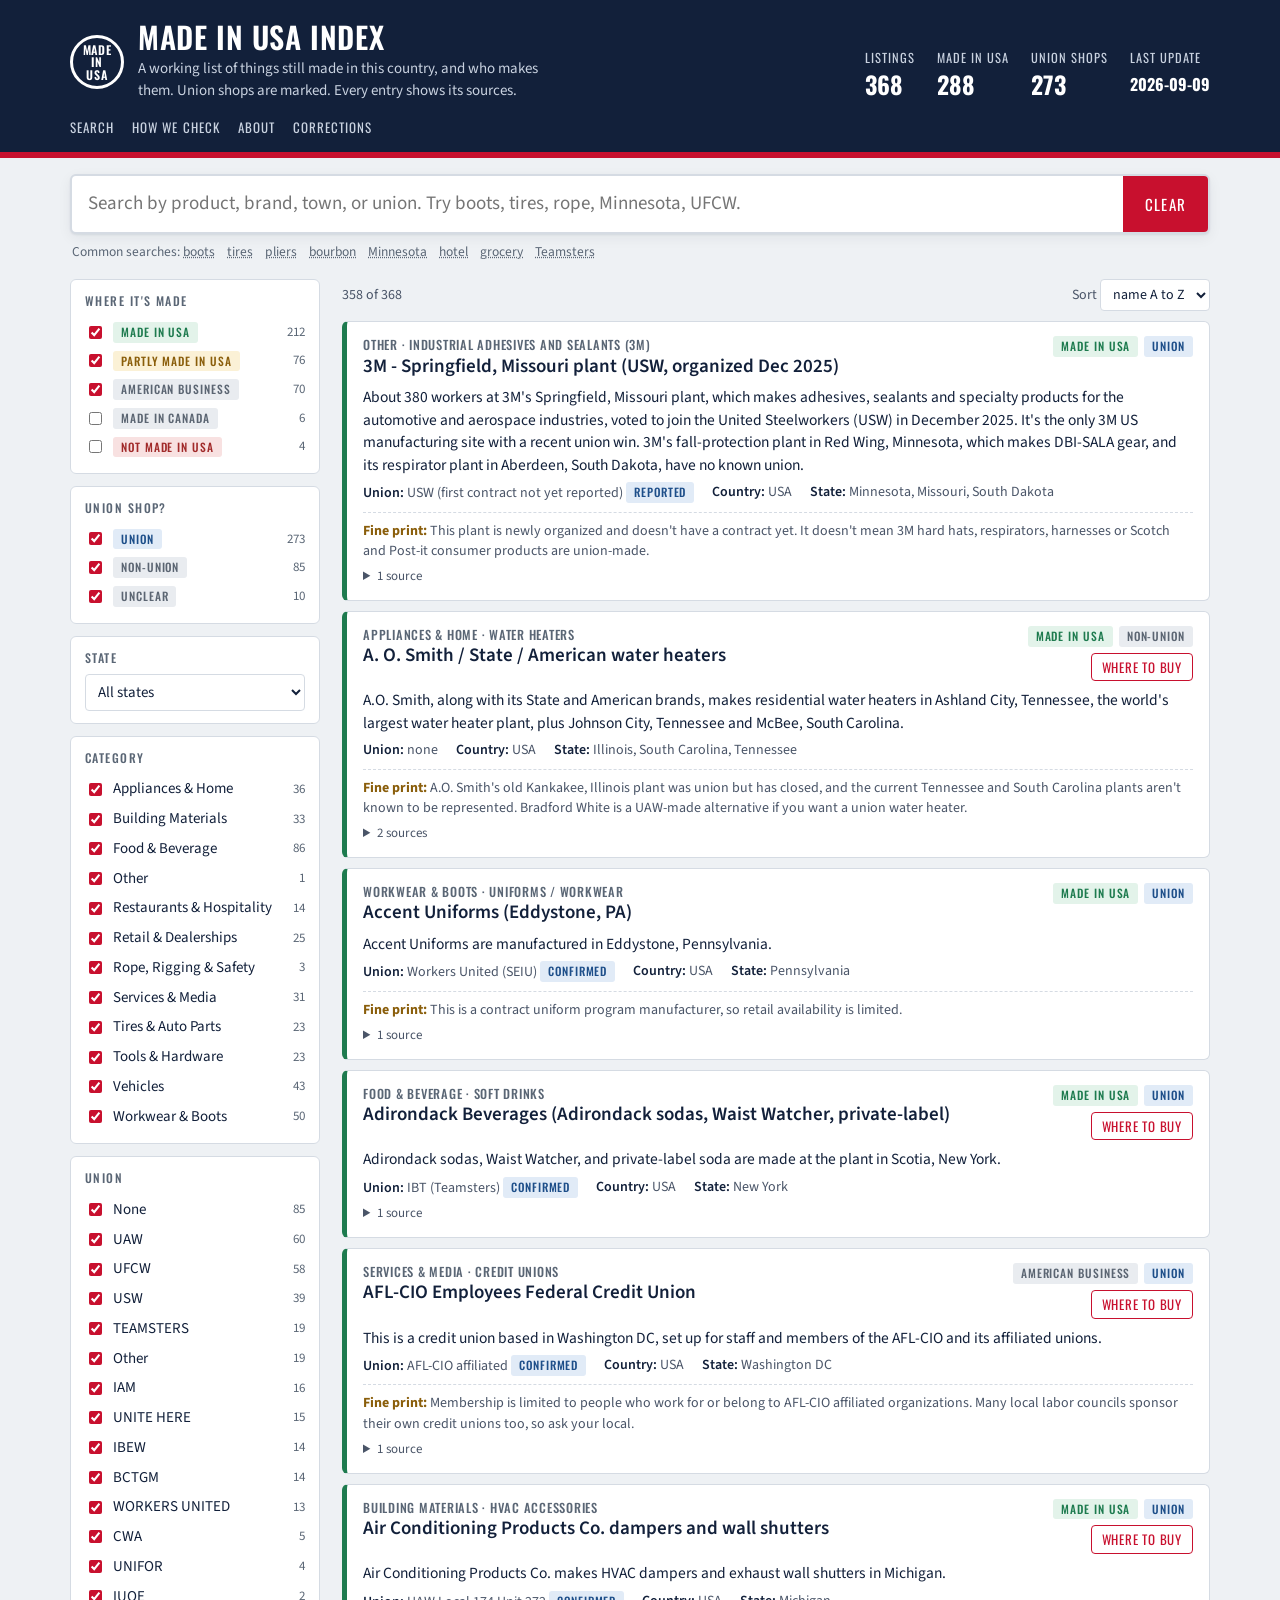
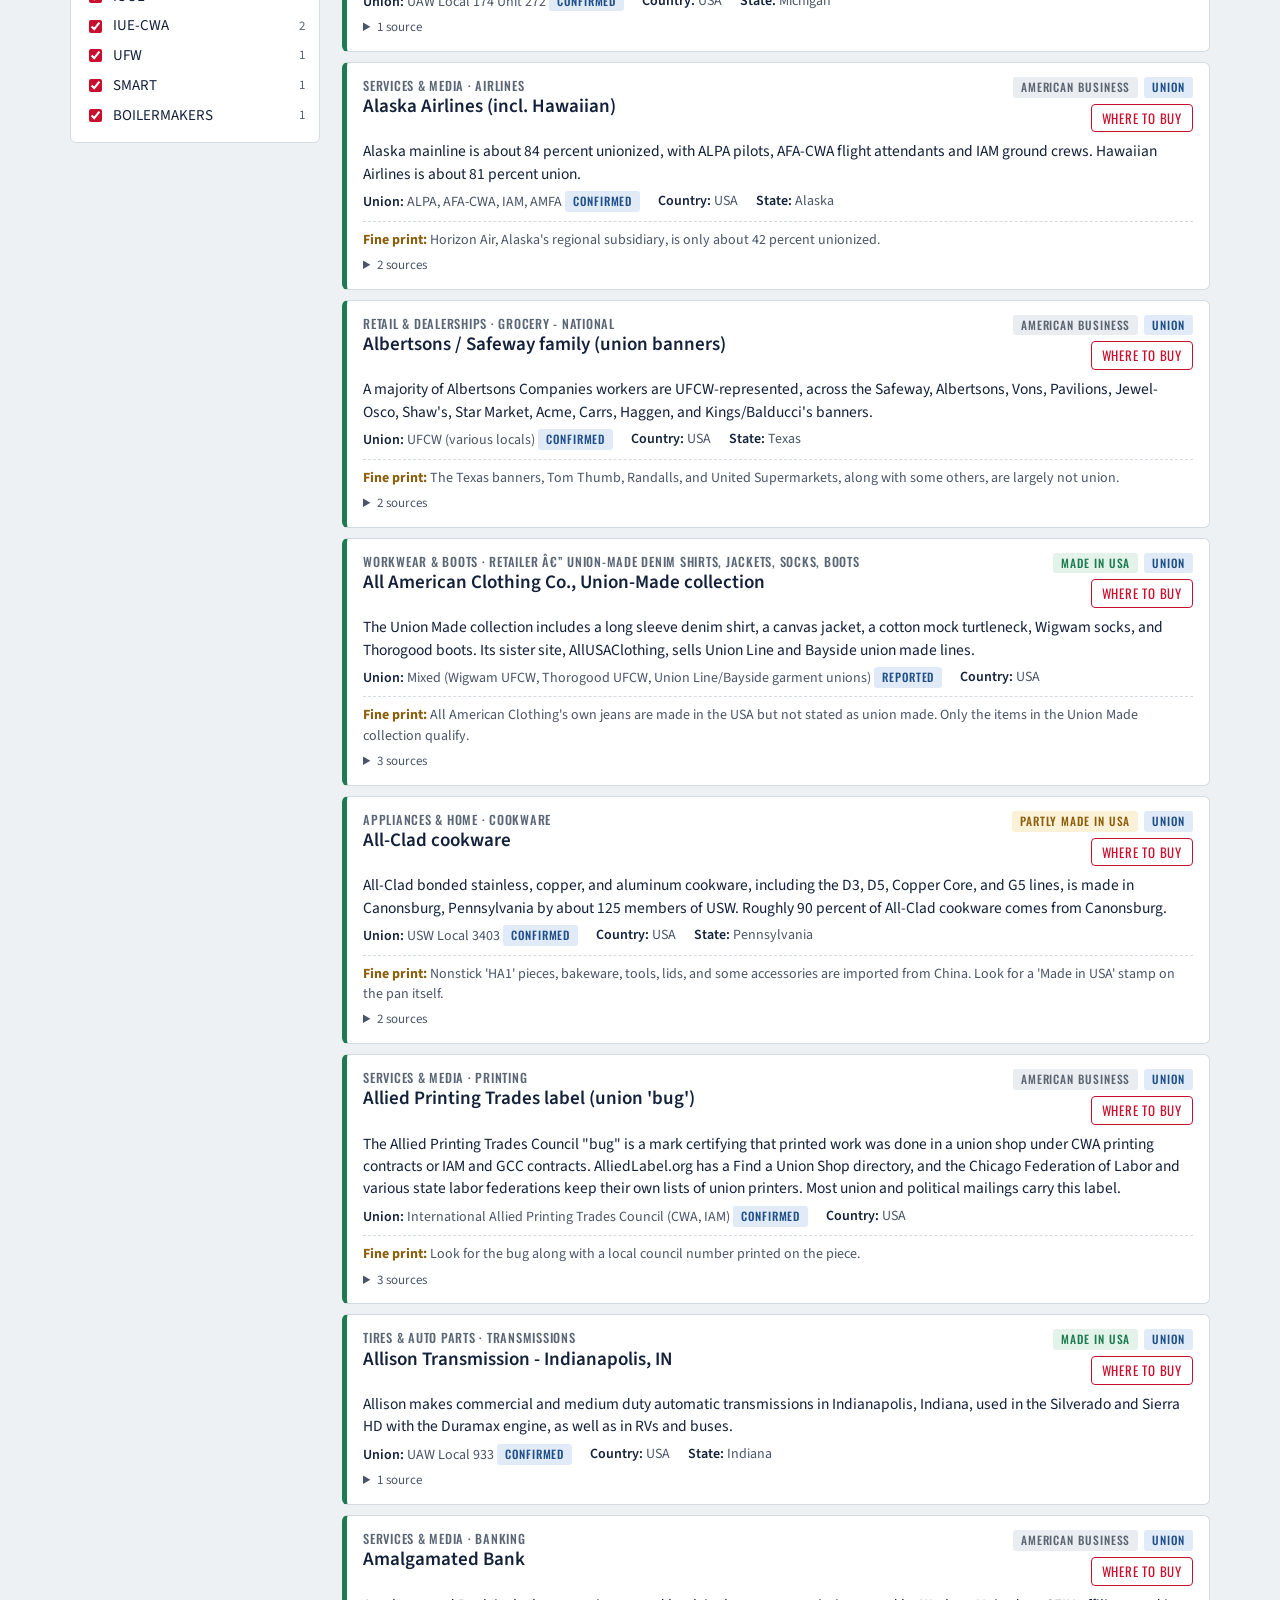
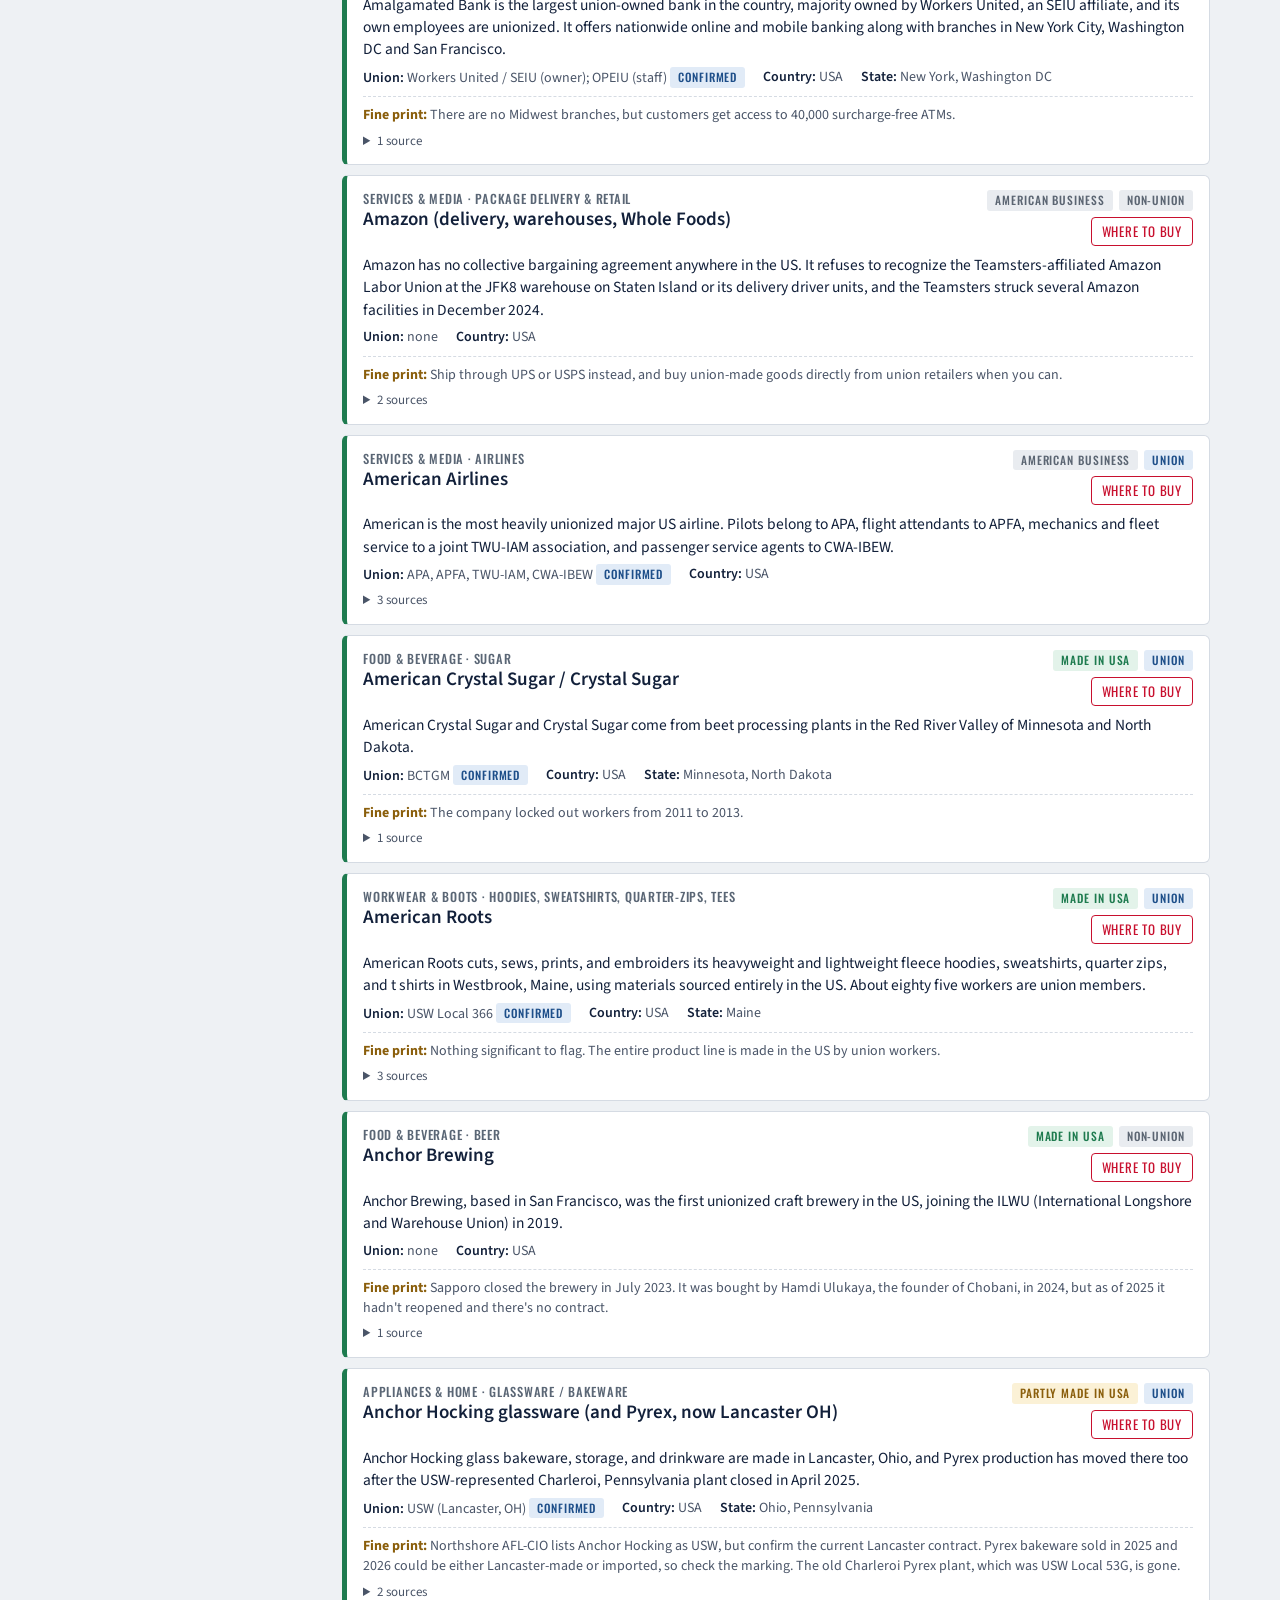
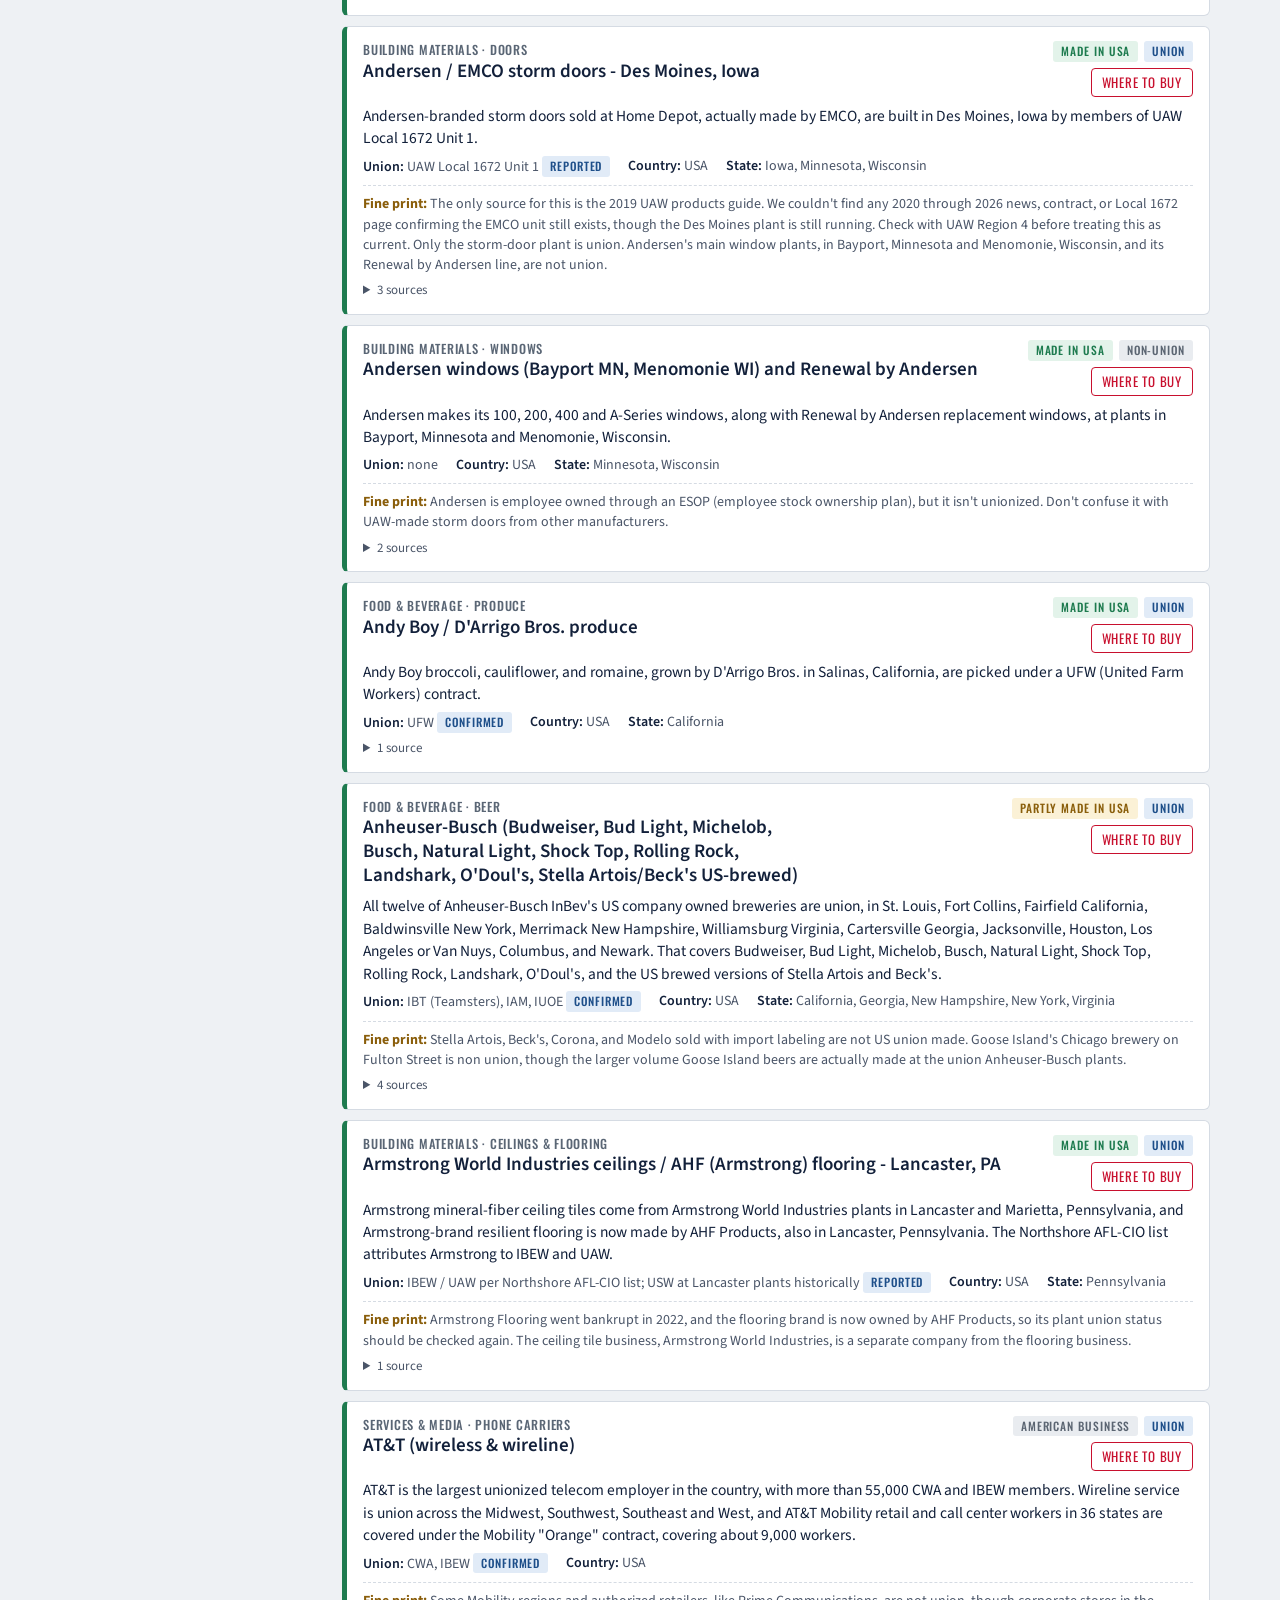
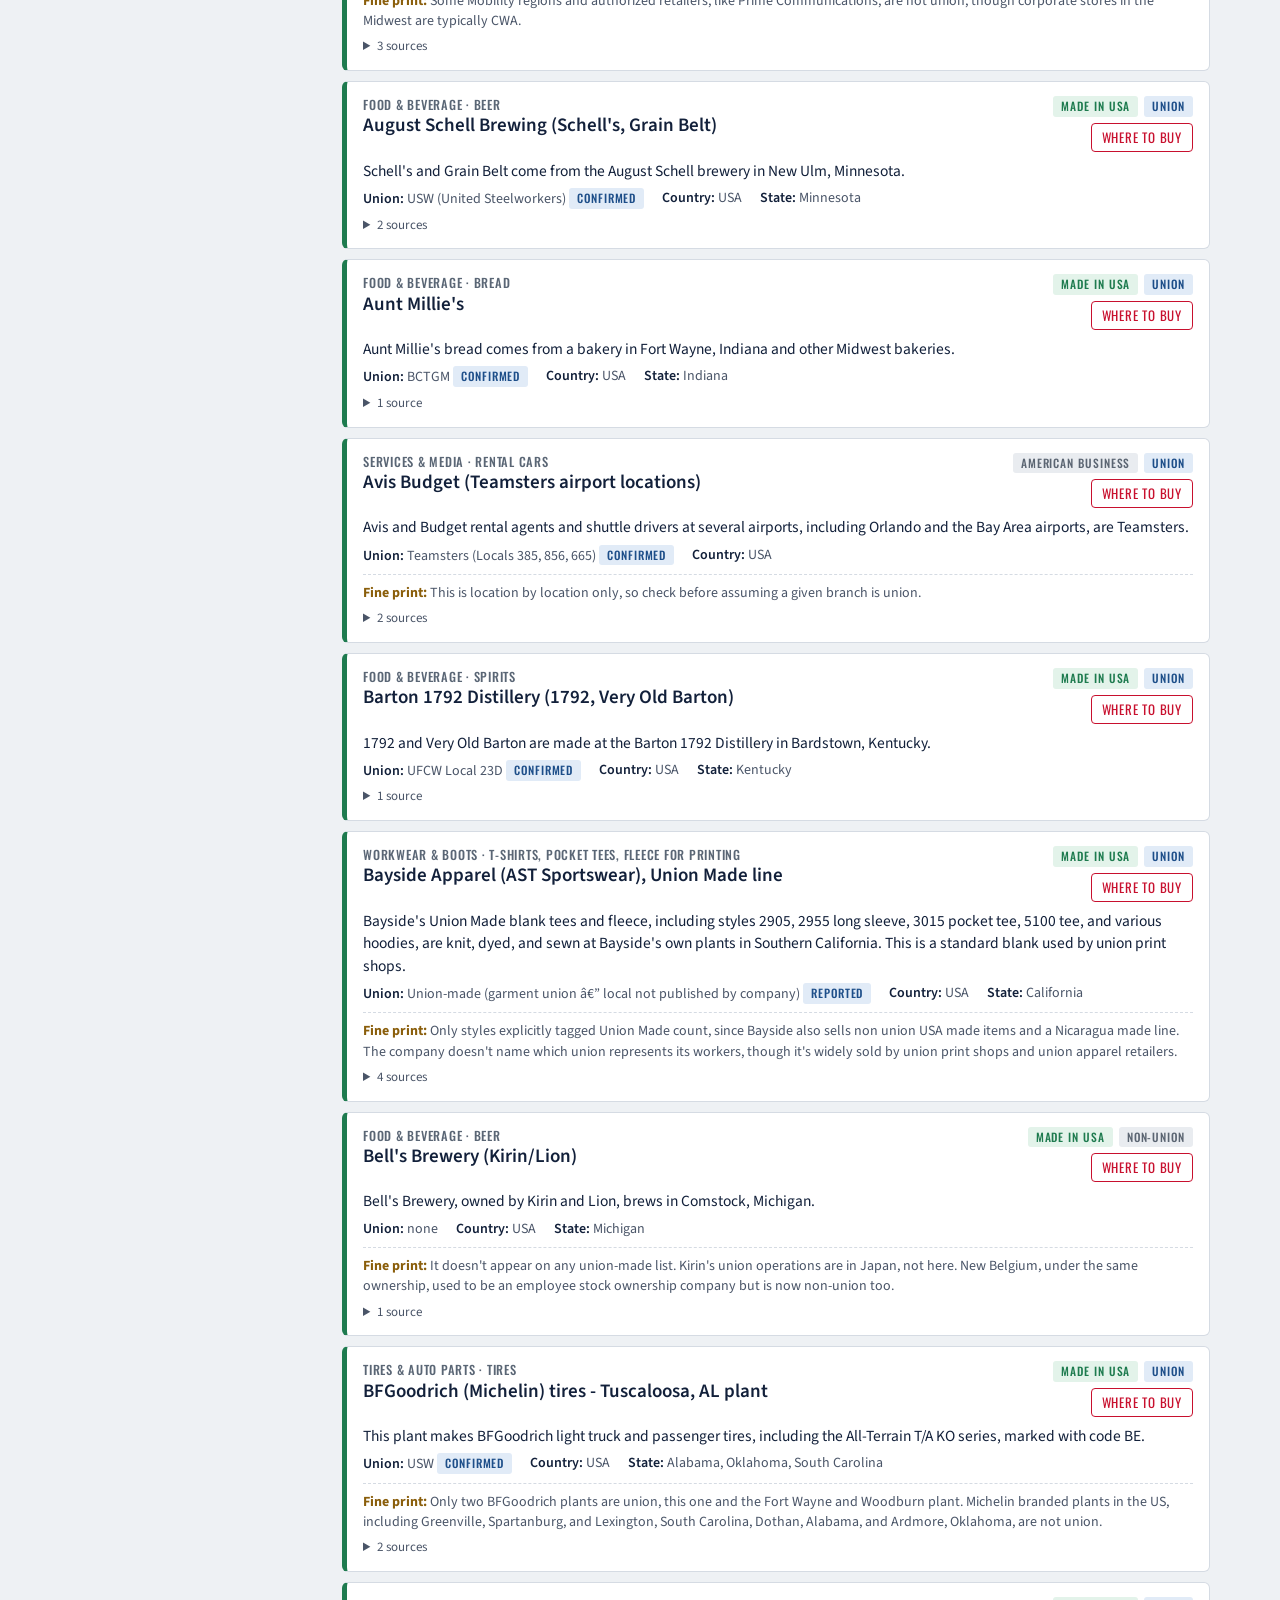
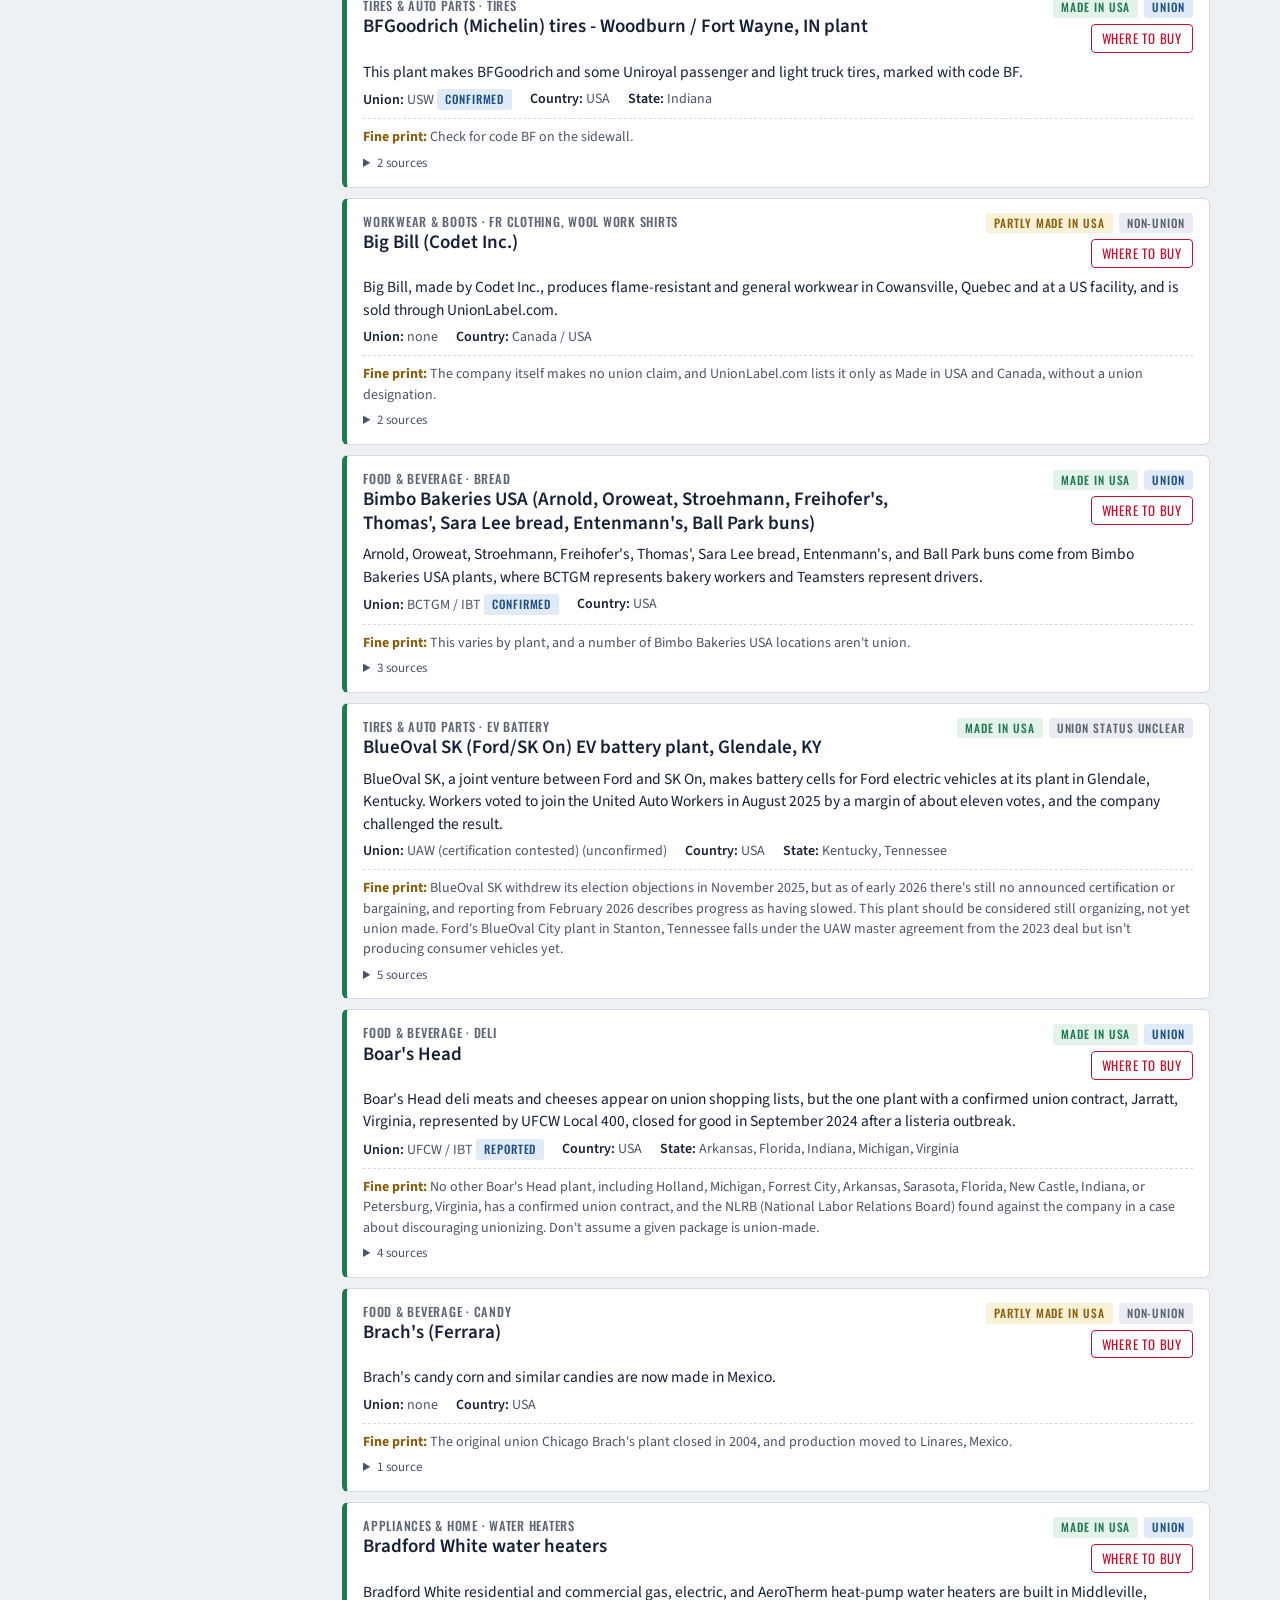
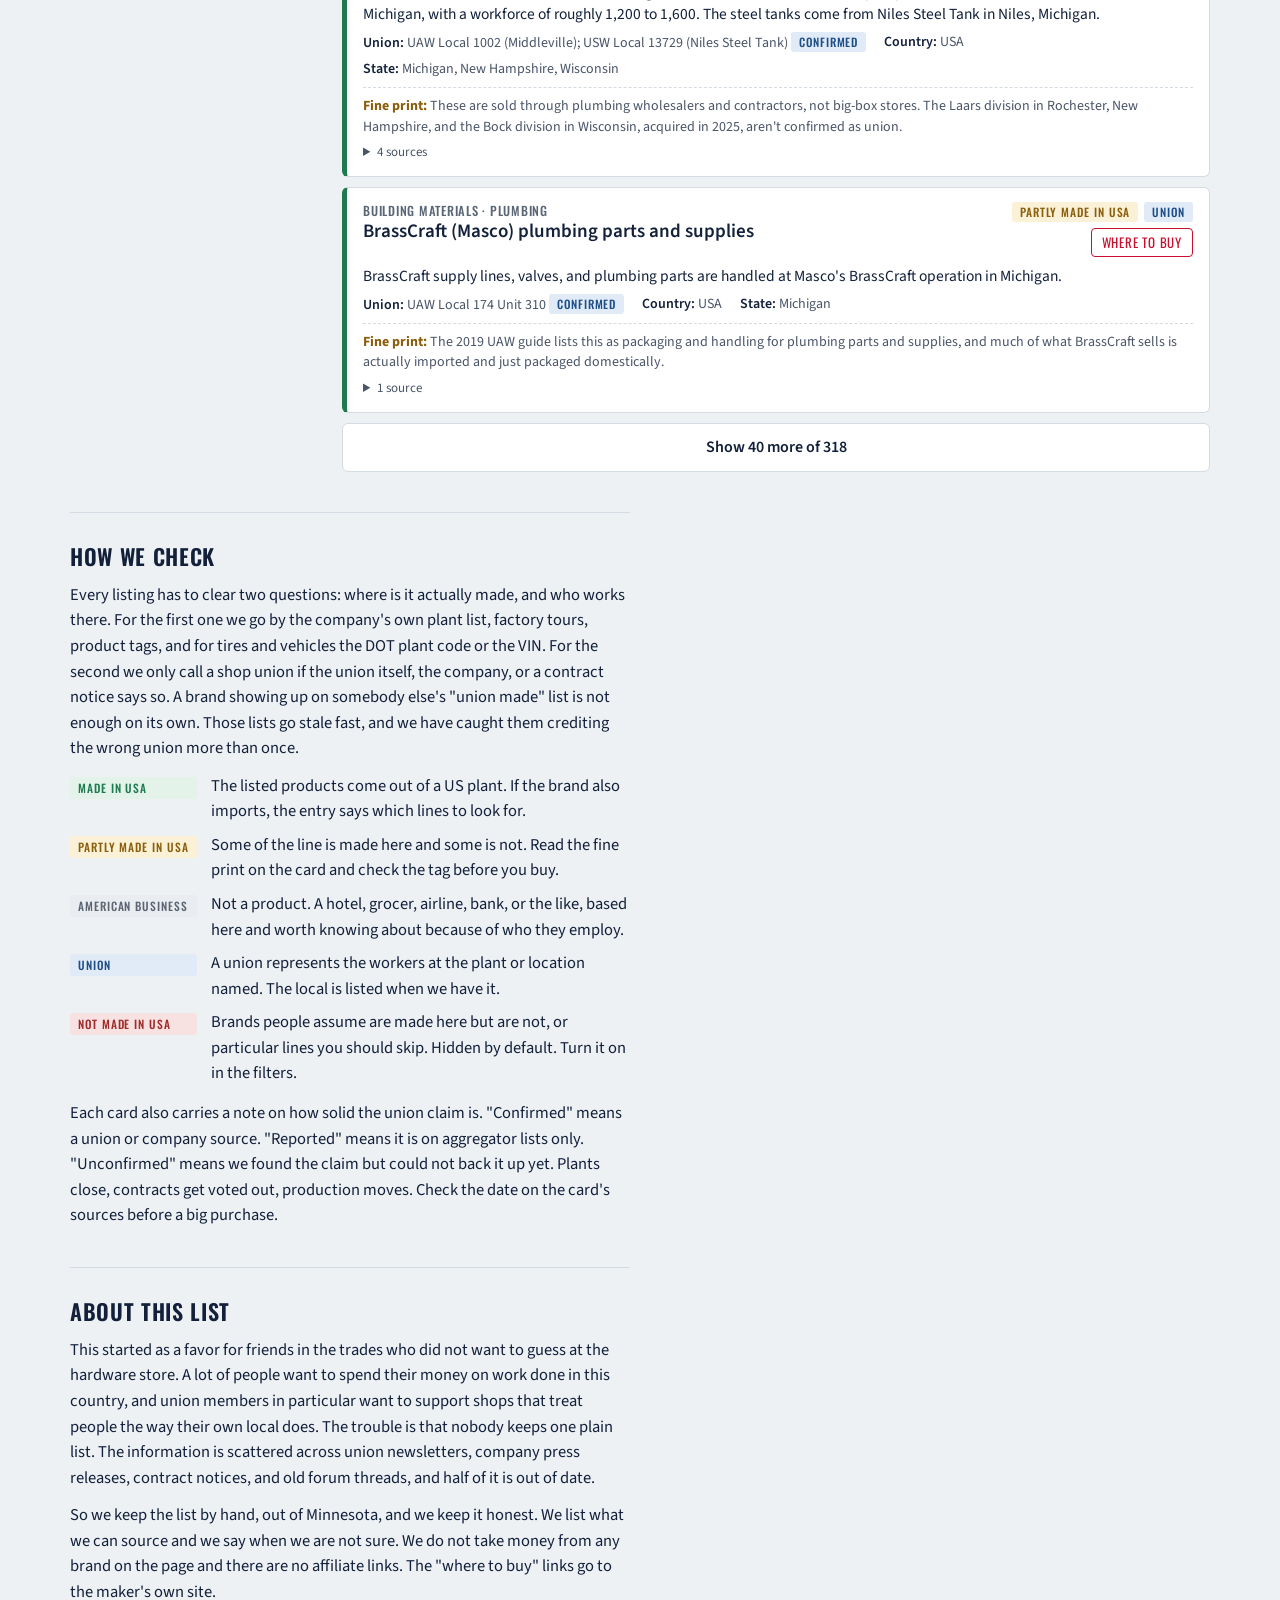
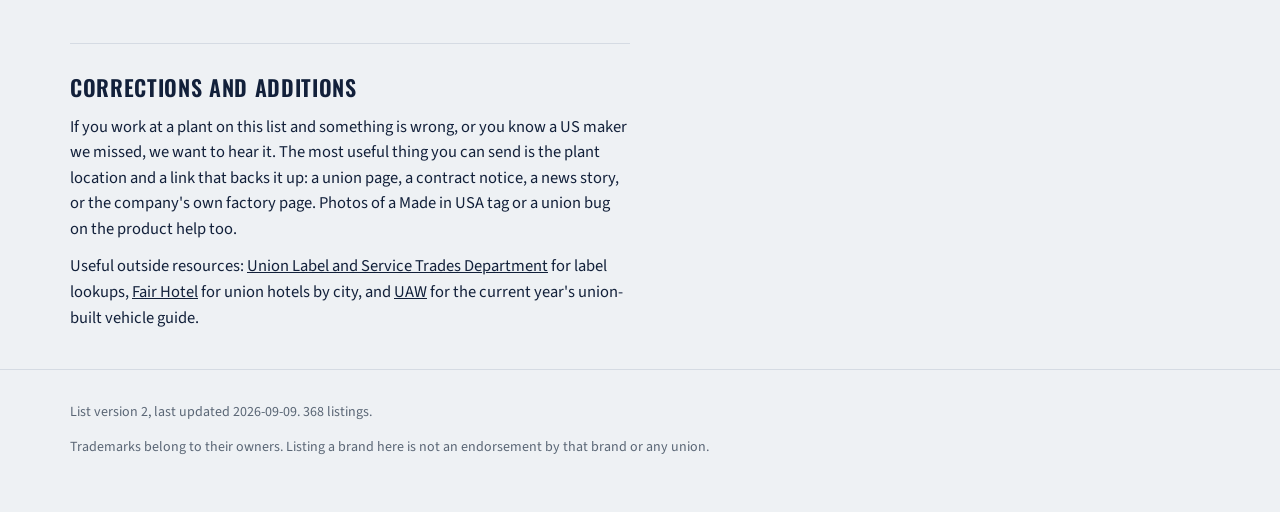
==== commit c2557cbe: "Hover cards with plant and material origins, search page chips, Pages deploy - made block on every i" ====
--- a/site/index.html
+++ b/site/index.html
@@ -183,7 +183,7 @@
 </main>
 <footer class="site-footer"><div class="wrap"><p id="ver"></p><p>Trademarks belong to their owners. Listing a brand here is not an endorsement by that brand or any union.</p></div></footer>
 
-<script id="data" type="application/json">{"updated":"2026-09-09","version":2,"items":[{"name":"Channellock","category":"Tools & Hardware","subcategory":"Hand tools / pliers","what":"Channellock forges and finishes all its pliers, like the tongue and groove, slip joint, linesman, cutters, and the Ironworker 350S, at its two plants in Meadville, Pennsylvania. The workers there belong to United Steelworkers Local 1917, and the forging dies are made by International Association of Machinists toolmakers at the same site.","union":"USW Local 1917 (production, ~300 workers); IAM (die makers)","country":"USA","buy_url":"https://www.channellock.com/","caveats":"This only covers pliers made in Meadville. Channellock branded screwdrivers, ratchet wrenches, and some tool sets come from Canada, Taiwan, or China instead. The Steelworkers contract was ratified in April 2025 and runs three years.","sources":["https://www.meadvilletribune.com/news/union-channellock-agree-on-new-contract/article_5c485d72-b375-44b6-a30d-b9cf46369686.html","https://www.channellock.com/pressreleases/channellock-announces-contract-with-iam/","https://labor411.org/shopping-list/union-made-tools-for-fathers-day/","https://en.wikipedia.org/wiki/Channellock"],"id":"e4a0ab94","origin":"Partly made in USA","union_status":"union","evidence":"confirmed","states":["Pennsylvania"],"aliases":[],"match":{"brand":["channellock"],"include":["pliers","plier","tongue and groove","linesman","cutter","cutters","ironworker"],"exclude":["screwdriver","ratchet","wrench set"]},"alternatives":[]},{"name":"Snap-on Tools","category":"Tools & Hardware","subcategory":"Hand tools / sockets, wrenches, ratchets","what":"Snap-on's hand tools made in Milwaukee, Wisconsin are union made. That plant produces sockets, extension bars, pliers, and screwdriver blades and bits, and the workers there are Teamsters Local 200, confirmed by the local's own 2020 statement.","union":"Teamsters (Milwaukee, WI); UAW (Elizabethton, TN); Labor 411 lists IBEW/UAW","country":"USA","buy_url":"https://shop.snapon.com/","caveats":"A claim that the Elizabethton, Tennessee plant is represented by the United Auto Workers could not be backed up. A 1999 labor board case doesn't prove current representation, so treat that plant as unconfirmed. Snap-on runs about nine other US plants and none of them have documented union status. Some Snap-on branded items, like power tools, storage, and the Blue-Point line, are imported.","sources":["https://www.prnewswire.com/news-releases/teamsters-local-200-official-statement-on-short-term-closure-at-snap-on-milwaukee-301035537.html","https://en.wikipedia.org/wiki/Snap-on","https://labor411.org/shopping-list/union-made-tools-for-fathers-day/","https://www.nlrb.gov/case/10-CA-031778","https://nwlaborpress.org/2006/12-1-06Shop.html"],"id":"de128285","origin":"Partly made in USA","union_status":"union","evidence":"confirmed","states":["Tennessee","Wisconsin"],"aliases":[],"match":{"brand":["snap-on"],"include":[],"exclude":[]},"alternatives":[]},{"name":"Klein Tools","category":"Tools & Hardware","subcategory":"Electrician hand tools / pliers, screwdrivers","what":"Klein makes its pliers, wire strippers, and screwdrivers in the US, with forging and heat treating in Mansfield, Texas, a forge in Moran, Kansas, and a plant in Fort Smith, Arkansas.","union":"IBEW (per Labor 411 / AFL-CIO lists)","country":"USA","buy_url":"https://www.kleintools.com/","caveats":"The union claim rests only on listings that tag Klein as International Brotherhood of Electrical Workers made, and those listings look unreliable elsewhere. Klein's actual ties to the electrical workers union look like training partnerships, not a labor contract, and no union local or contract could be found for the Texas or Kansas plants. Klein moved production to Mansfield after closing its Chicago area plants around 2011, and it's likely these plants are non union. Some Klein products, like testers and meters, are imported.","sources":["https://labor411.org/shopping-list/union-made-tools-for-fathers-day/","https://ibewhourpower.com/klein-tools-is-american-made/","https://www.kleintools.com/content/klein-tools-partners-ibew-neca-and-electrical-training-alliance-training-and-educational-programs","https://www.indeed.com/cmp/Klein-Tools/faq/union","https://aflcio.org/UnionMadeFathersDay","https://www.cbsnews.com/chicago/news/klein-tools-to-close-plants-in-skokie-roselle/","https://en.wikipedia.org/wiki/Klein_Tools"],"id":"d03749e8","origin":"Partly made in USA","union_status":"unclear","evidence":"unconfirmed","states":["Arkansas","Kansas","Texas"],"aliases":[],"match":{"brand":["klein"],"include":[],"exclude":[]},"alternatives":[]},{"name":"Wright Tool","category":"Tools & Hardware","subcategory":"Hand tools / wrenches, sockets","what":"Wright forges its wrenches, sockets, and ratchets in Barberton, Ohio, and the company says over ninety nine percent of Wright branded products are made in the US. A 1988 appeals court case shows the bargaining unit was represented by Boilermakers Local Lodge 1055.","union":"Boilermakers Local 1055 (historic); Labor 411 lists IBEW","country":"USA","buy_url":"https://www.wrighttool.com/","caveats":"That Boilermakers link comes from 1980s litigation, so it's worth confirming the local and contract are still current. A separate listing tags Wright as electrical workers made, which conflicts with the court record, so trust the Boilermakers reference over that.","sources":["https://law.justia.com/cases/federal/appellate-courts/F2/854/812/222320/","https://labor411.org/shopping-list/union-made-tools-for-fathers-day/","https://www.wrighttool.com/about"],"id":"6113ef60","origin":"Made in USA","union_status":"union","evidence":"reported","states":["Ohio"],"aliases":[],"match":{"brand":["wright"],"include":[],"exclude":[]},"alternatives":[]},{"name":"Stanley (tape measures, New Britain CT)","category":"Tools & Hardware","subcategory":"Hand tools / tape measures","what":"Stanley and Stanley FatMax tape measures were made at the Myrtle Street plant in New Britain, Connecticut, turning out about thirty million a year, by members of the Machinists union.","union":"IAM (International Association of Machinists)","country":"USA","buy_url":"https://www.stanleytools.com/","caveats":"Stanley announced it was closing this plant in February 2026, cutting about three hundred jobs represented by Machinists Local 1433, and the plant wound down and closed in 2026. Stanley says single sided tape production is being discontinued rather than moved elsewhere. Any tapes still on shelves were likely made before the closure, but new production is not coming from a US union plant. Other Stanley, DeWalt, and Black and Decker tape lines are imported or made at non union US plants.","sources":["https://www.goiam.org/news/iam-union-statement-on-announced-closure-of-stanley-black-decker-connecticut-plant/","https://ctmirror.org/2026/02/27/stanley-black-decker-factory-closing/","https://www.ctpublic.org/news/2026-03-20/as-last-stanley-plant-closes-new-britain-grapples-with-hardware-city-identity","https://www.fox61.com/article/news/local/hartford-county/new-britain/stanley-black-decker-to-close-new-britain-ct-manufacturing-plant-that-employs-300-workers/520-05635c21-8256-4737-8274-573deeaa5322","https://labor411.org/shopping-list/union-made-tools-for-fathers-day/"],"id":"9300e683","origin":"Partly made in USA","union_status":"union","evidence":"confirmed","states":["Connecticut"],"aliases":[],"match":{"brand":["stanley"],"include":[],"exclude":[]},"alternatives":[]},{"name":"RIDGID (Ridge Tool Co.)","category":"Tools & Hardware","subcategory":"Pipe wrenches, plumbing tools","what":"RIDGID pipe wrenches, threaders, and tubing tools are made at Ridge Tool Company in Elyria, Ohio, owned by Emerson.","union":"Labor 411 lists IBT (Teamsters); NW Labor Press (2006) says Boilermakers","country":"USA","buy_url":"https://www.ridgid.com/","caveats":"Sources disagree on which union represents the plant, with one crediting the Teamsters and another the Boilermakers, and no recent contract news turned up either way. RIDGID branded power tools and shop vacs sold at Home Depot come from separate licensees, mostly imported, and aren't covered by this entry.","sources":["https://labor411.org/shopping-list/union-made-tools-for-fathers-day/","https://nwlaborpress.org/2006/12-1-06Shop.html","https://labor411.org/product-spotlight/tools-and-whiskey/"],"id":"70618465","origin":"Partly made in USA","union_status":"union","evidence":"reported","states":["Ohio"],"aliases":[],"match":{"brand":["ridgid"],"include":[],"exclude":[]},"alternatives":[]},{"name":"Eklind Tool Co.","category":"Tools & Hardware","subcategory":"Hex keys / Allen wrenches","what":"Eklind makes its hex keys, fold up sets, and T handles in Franklin Park, Illinois.","union":"IBEW (per Labor 411)","country":"USA","buy_url":"https://www.eklindtool.com/","caveats":"The only union claim, that the plant is represented by the electrical workers union, comes from a single source and couldn't be confirmed independently.","sources":["https://labor411.org/shopping-list/union-made-tools-for-fathers-day/","https://labor411.org/shopping-list/our-union-made-fathers-day-gift-guide/"],"id":"2a6393b1","origin":"Made in USA","union_status":"union","evidence":"confirmed","states":["Illinois"],"aliases":[],"match":{"brand":["eklind  ."],"include":[],"exclude":[]},"alternatives":[]},{"name":"Wilde Tool","category":"Tools & Hardware","subcategory":"Pliers, pry bars, punches, chisels","what":"Wilde makes pliers, pry bars, punches, chisels, and private label tools in Hiawatha, Kansas.","union":"IBEW (per Labor 411)","country":"USA","buy_url":"https://www.wildetool.com/","caveats":"The union claim, electrical workers, comes from a single source and the company's own site doesn't mention union status. Wilde also makes private label tools for other brands.","sources":["https://labor411.org/shopping-list/union-made-tools-for-fathers-day/","https://www.wildetool.com/about-us"],"id":"e2b4fc59","origin":"Made in USA","union_status":"union","evidence":"confirmed","states":["Kansas"],"aliases":[],"match":{"brand":["wilde"],"include":[],"exclude":[]},"alternatives":[]},{"name":"Moody Tools","category":"Tools & Hardware","subcategory":"Precision screwdrivers / miniature tools","what":"Moody makes its precision and jewelers' screwdriver sets in Warwick, Rhode Island.","union":"IBEW (per Labor 411)","country":"USA","buy_url":"https://www.moodytools.com/","caveats":"The union claim comes from a single source only.","sources":["https://labor411.org/shopping-list/union-made-tools-for-fathers-day/"],"id":"aaff88a9","origin":"Made in USA","union_status":"union","evidence":"confirmed","states":["Rhode Island"],"aliases":[],"match":{"brand":["moody"],"include":[],"exclude":[]},"alternatives":[]},{"name":"Hardcore Hammers","category":"Tools & Hardware","subcategory":"Hammers / hatchets","what":"Hardcore makes its framing hammers and hatchets in Kansas.","union":"IBEW (per Labor 411)","country":"USA","buy_url":"https://hardcorehammers.com/","caveats":"This is a small maker, and the union claim comes from a single source only.","sources":["https://labor411.org/shopping-list/union-made-tools-for-fathers-day/"],"id":"ab667fc4","origin":"Made in USA","union_status":"union","evidence":"confirmed","states":["Kansas"],"aliases":[],"match":{"brand":["hardcore hammers"],"include":[],"exclude":[]},"alternatives":[]},{"name":"SK Professional Tools (S-K Hand Tool)","category":"Tools & Hardware","subcategory":"Sockets, ratchets, wrenches","what":"SK sockets, ratchets, and wrenches are made in Sycamore, Illinois.","union":"IBEW (per Labor 411)","country":"USA","buy_url":"https://www.skprofessionaltools.com/","caveats":"Ideal Industries sold this brand to GreatStar Tools USA in October 2021, and it's not confirmed whether the plant is still union after that sale. Some SK items are now imported, so check the country of origin marking.","sources":["https://labor411.org/shopping-list/union-made-tools-for-fathers-day/","https://www.businesswire.com/news/home/20211028005242/en/GreatStar-Tools-USA-Acquires-High-Performance-Professional-Hand-Tools-Brand-SK-Professional-Tools"],"id":"4634188a","origin":"Partly made in USA","union_status":"union","evidence":"reported","states":["Illinois"],"aliases":[],"match":{"brand":["sk professional"],"include":[],"exclude":[]},"alternatives":[]},{"name":"Stiletto Tools","category":"Tools & Hardware","subcategory":"Titanium hammers","what":"Stiletto titanium framing hammers are made in the US.","union":"IBEW / UAW (per Labor 411)","country":"USA","buy_url":"https://www.stiletto.com/","caveats":"Stiletto is owned by TTI, the same parent company as Milwaukee Tool, and the union claim may not reflect how things are made today. Check the country of origin on the specific hammer.","sources":["https://labor411.org/shopping-list/union-made-tools-for-fathers-day/"],"id":"fba0093f","origin":"Made in USA","union_status":"union","evidence":"reported","states":[],"aliases":[],"match":{"brand":["stiletto"],"include":[],"exclude":[]},"alternatives":[]},{"name":"Park Tool","category":"Tools & Hardware","subcategory":"Bicycle tools","what":"Park Tool bicycle tools and repair stands are made in St. Paul, Minnesota.","union":"IBEW (per Labor 411)","country":"USA","buy_url":"https://www.parktool.com/","caveats":"The union claim comes from a single source and couldn't be confirmed. Many Park Tool items are imported, so check the origin.","sources":["https://labor411.org/shopping-list/union-made-tools-for-fathers-day/"],"id":"226edf18","origin":"Partly made in USA","union_status":"union","evidence":"reported","states":["Minnesota"],"aliases":[],"match":{"brand":["park"],"include":[],"exclude":[]},"alternatives":[]},{"name":"Estwing","category":"Tools & Hardware","subcategory":"Hammers, pry bars, axes","what":"Estwing makes its one piece forged hammers, pry bars, and hatchets in Rockford, Illinois. An employee mentioned online in December 2021 that the plant is a union shop.","union":"Unknown (employee report only)","country":"USA","buy_url":"https://www.estwing.com/","caveats":"That's the only evidence either way. No union website, contract news, or labor board record names the union at this plant, and it doesn't show up on the usual union made lists. Treat this one as unconfirmed until something more solid turns up.","sources":["https://en.wikipedia.org/wiki/Estwing","https://www.indeed.com/cmp/Estwing-Manufacturing-Company-1/faq/union"],"id":"37d31ebb","origin":"Made in USA","union_status":"unclear","evidence":"unconfirmed","states":["Illinois"],"aliases":[],"match":{"brand":["estwing"],"include":[],"exclude":[]},"alternatives":[]},{"name":"Wheatland Tube (Zekelman Industries) - electrical conduit & pipe","category":"Tools & Hardware","subcategory":"Electrical conduit (EMT, rigid), steel pipe","what":"Wheatland Tube, part of Zekelman Industries, makes electrical conduit and steel pipe at plants in Sharon, Pennsylvania, where about four hundred workers belong to United Steelworkers Local 1660, and in Wheatland, Pennsylvania. Sprinkler pipe comes from Warren, Ohio, where about one hundred forty workers in United Steelworkers Local 9306 ratified a contract in November 2024.","union":"USW Local 1660 (Sharon, PA); USW Local 9306 (Warren, OH)","country":"USA","buy_url":"https://www.wheatland.com/where-to-buy/","caveats":"Zekelman also runs a Wheatland conduit plant in Chicago and the Western Tube plant in Long Beach, California, but the union status of those two isn't confirmed here.","sources":["https://vindyarchives.com/news/2011/oct/03/wheatland-tube-workers-ratify-new-contra/","https://www.wfmj.com/story/51728523/wheatland-tube-workers-approve-new-contract-16-wage-increase-and-healthcare-benefits","https://www.nlrb.gov/case/08-CB-010854"],"id":"03512656","origin":"Made in USA","union_status":"union","evidence":"confirmed","states":["California","Ohio","Pennsylvania"],"aliases":[],"match":{"brand":["wheatland tube"],"include":[],"exclude":[]},"alternatives":[]},{"name":"Eaton B-Line (strut, cable tray, fasteners)","category":"Tools & Hardware","subcategory":"Electrical support systems / strut, cable tray, hangers","what":"Eaton B-Line channel strut, cable tray, conduit hangers, and fasteners are made at Eaton's plants in Highland and Troy, Illinois, by about four hundred workers in Machinists Local 660, who went on strike in October 2024.","union":"IAM Local 660","country":"USA","buy_url":"https://www.eaton.com/us/en-us/products/support-systems.html","caveats":"This covers the Highland and Troy output only. Eaton makes B-Line and other electrical products at many other plants, both non union and overseas. The outcome of the October 2024 strike isn't confirmed here.","sources":["https://www.goiam.org/news/iam-illinois-local-660-members-on-strike-for-fair-contract-at-eaton/"],"id":"d951647a","origin":"Made in USA","union_status":"union","evidence":"confirmed","states":["Illinois"],"aliases":[],"match":{"brand":["eaton b-line"],"include":[],"exclude":[]},"alternatives":[]},{"name":"Prysmian / General Cable (Marshall, TX)","category":"Tools & Hardware","subcategory":"Electrical wire & cable","what":"Power line and telecommunications cable is made at the former General Cable plant near Marshall, in Scottsville, Harrison County, Texas, where about two hundred workers belong to United Auto Workers Local 3057. The union was recertified by a vote of 198 to 66 in a 2021 labor board election after a strike.","union":"UAW Local 3057","country":"USA","buy_url":"https://na.prysmian.com/","caveats":"Only this Marshall, Texas plant is documented here. Prysmian runs about twenty five other plants in North America, including the former Encore Wire plant in McKinney, Texas, which has historically been non union. Cable products rarely show which plant they came from on the packaging.","sources":["https://www.nlrb.gov/case/16-RD-276481","https://region8.uaw.org/uaw-local-276/blog/prysmian-group-employee-strike-continues","https://uawd.org/prysmian-workers-strike-enters-second-week-uaw-local-3057/"],"id":"1acab3ca","origin":"Made in USA","union_status":"union","evidence":"confirmed","states":["Texas"],"aliases":[],"match":{"brand":["prysmian"],"include":[],"exclude":[]},"alternatives":[]},{"name":"Okonite (Santa Maria, CA)","category":"Tools & Hardware","subcategory":"Electrical wire & cable","what":"Okonite makes Okoguard EPR insulated power and control cable at its plant in Santa Maria, California, where about one hundred sixty workers in Teamsters Local 986 went on strike over wages in May 2025.","union":"Teamsters Local 986","country":"USA","buy_url":"https://www.okonite.com/","caveats":"Okonite is employee owned and also runs plants in Orangeburg, South Carolina, Richmond, Kentucky, Cumberland, Rhode Island, and Paterson, New Jersey, but the union status of those isn't confirmed. This cable is sold through electrical distributors, not retail stores.","sources":["https://www.ksby.com/santa-maria/okonite-union-workers-strike-after-health-coverage-cut-following-contract-rejection","https://www.okonite.com/about/manufacturing-plants"],"id":"4bd7363b","origin":"Made in USA","union_status":"union","evidence":"confirmed","states":["California","Kentucky","New Jersey","Rhode Island","South Carolina"],"aliases":[],"match":{"brand":["okonite"],"include":[],"exclude":[]},"alternatives":[]},{"name":"Louisville Ladder","category":"Rope, Rigging & Safety","subcategory":"Ladders","what":"Fiberglass and aluminum ladders are made at the Louisville Ladder plant in Louisville, Kentucky, where workers belong to United Steelworkers Local 1693, Unit 15.","union":"USW Local 1693 (Unit 15)","country":"USA","buy_url":"https://www.louisvilleladder.com/","caveats":"Louisville Ladder also has plants in Smyrna, Tennessee and Monterrey, Mexico, and only the Louisville, Kentucky plant is confirmed union. Check the label on the ladder for the plant of manufacture.","sources":["https://uswlocals.org/usw-local-1693-louisville-ky"],"id":"424274c4","origin":"Partly made in USA","union_status":"union","evidence":"confirmed","states":["Kentucky","Tennessee"],"aliases":[],"match":{"brand":["louisville ladder"],"include":[],"exclude":[]},"alternatives":[]},{"name":"Red Wing Shoes (Red Wing, MN plant)","category":"Workwear & Boots","subcategory":"Work boots","what":"Work and safety boots, along with the Red Wing Heritage line, are made at the company's plant in Red Wing, Minnesota. Fifteen styles are listed as union made, including the 606, 607, 608, 1155, 2231, 2233, 2245, 2405, 2406, 2408, 3505, 3507, 3508, 4441, and 953, and roughly seven hundred twenty five thousand of the two and a half million pairs made each year are union made in the US. The leather for these boots comes from S.B. Foot Tanning, also in Red Wing, where workers belong to United Food and Commercial Workers Local 1189.","union":"UFCW Local 527 (Red Wing, MN); S.B. Foot Tanning UFCW Local 1189","country":"USA","buy_url":"https://www.redwingshoes.com/made-in-usa.html","caveats":"Only the Red Wing, Minnesota plant is confirmed union. The Potosi, Missouri plant had a union petition filed in April 2022 but the outcome isn't confirmed, and the Clarksville, Arkansas plant isn't known to be union. Many Red Wing and Irish Setter styles are imported, so check the style number against the union list.","sources":["https://labor411.org/411-blog/these-union-made-boots-are-made-for-walking-and-working/","https://www.ufcw.org/this-holiday-season-union-made/","https://www.redwingshoes.com/stories/made-in-usa/","https://labortribune.com/hundreds-of-workers-at-red-wing-shoe-facility-file-petition-for-union-election/","https://www.postbulletin.com/business/red-wing-shoe-subsidiary-agrees-to-new-three-year-contract"],"id":"b585c1a8","origin":"Partly made in USA","union_status":"union","evidence":"confirmed","states":["Arkansas","Minnesota","Missouri"],"aliases":[],"match":{"brand":["red wing"],"include":["iron ranger","blacksmith","moc toe","classic moc","beckman","king toe","supersole"],"exclude":["heritage","potosi","clarksville","imported"]},"alternatives":[]},{"name":"Thorogood (Weinbrenner Shoe Co.)","category":"Workwear & Boots","subcategory":"Work boots","what":"Thorogood's American Heritage, American Union Series, and other USA made work boots, including the moc toe wedge, the 1957 Series, and safety toe styles, are made by employee owned Weinbrenner Shoe Company at plants in Merrill and Marshfield, Wisconsin. A new fourteen and a half million dollar facility in Marshfield opened in 2025.","union":"UFCW (company cites UFCW Locals 688 and 717)","country":"USA","buy_url":"https://thorogoodusa.com/","caveats":"Only the lines labeled Made in USA are union made. Thorogood also sells imported styles, so check the label on the specific pair.","sources":["https://thorogoodusa.com/weinbrenner-celebrates-union-labor/","https://isthmus.com/arts/emphasis/Thorogood-boots-wisconsin-union-shop/","https://labor411.org/listing/thorogood-work-boots/","https://thorogoodusa.com/union-made-the-american-union-series/","https://www.unionlabel.com/ind.html"],"id":"28485967","origin":"Partly made in USA","union_status":"union","evidence":"confirmed","states":["Wisconsin"],"aliases":[],"match":{"brand":["thorogood"],"include":[],"exclude":[]},"alternatives":[]},{"name":"Carolina Shoe, Union Built (USA) line","category":"Workwear & Boots","subcategory":"Work boots","what":"Carolina's Union Built USA boots, including the Amp six inch and eight inch, Sarge, Ferric USA, and Foundry, are handcrafted at the Carolina Group factory in Martinsburg, Pennsylvania, using some globally sourced components.","union":"UFCW Local 1776","country":"USA","buy_url":"https://www.carolinashoe.com/en/mens-union-built/","caveats":"Only styles carrying the Union Built USA badge count. Most of the rest of the Carolina catalog is imported.","sources":["https://www.carolinashoe.com/en/mens-union-built/","https://labor411.org/411-blog/these-union-made-boots-are-made-for-walking-and-working/","https://nwlaborpress.org/2025/11/the-late-great-union-label/"],"id":"634acdf7","origin":"Partly made in USA","union_status":"union","evidence":"confirmed","states":["Pennsylvania"],"aliases":[],"match":{"brand":["carolina , union built"],"include":[],"exclude":[]},"alternatives":[]},{"name":"Matterhorn (Carolina Group)","category":"Workwear & Boots","subcategory":"Work boots / mining boots","what":"Matterhorn's Copper and Tailings series of mining and work boots are union built at the Carolina Group factory in Martinsburg, Pennsylvania.","union":"UFCW Local 1776","country":"USA","buy_url":"https://www.carolinashoe.com/en/mens-union-built/","caveats":"Only styles carrying the Union Built USA badge count.","sources":["https://www.carolinashoe.com/en/mens-union-built/","https://labor411.org/411-blog/these-union-made-boots-are-made-for-walking-and-working/"],"id":"a49b851d","origin":"Made in USA","union_status":"union","evidence":"confirmed","states":["Pennsylvania"],"aliases":[],"match":{"brand":["matterhorn"],"include":[],"exclude":[]},"alternatives":[]},{"name":"Corcoran (Carolina Group)","category":"Workwear & Boots","subcategory":"Military/duty boots","what":"Corcoran's ten inch Jump Boots and Marauder series are union built in Martinsburg, Pennsylvania.","union":"UFCW Local 1776","country":"USA","buy_url":"https://www.carolinashoe.com/en/mens-union-built/","caveats":"Only styles carrying the Union Built USA badge count.","sources":["https://www.carolinashoe.com/en/mens-union-built/"],"id":"6fa612af","origin":"Made in USA","union_status":"union","evidence":"confirmed","states":["Pennsylvania"],"aliases":[],"match":{"brand":["corcoran"],"include":[],"exclude":[]},"alternatives":[]},{"name":"Double-H Boots (Carolina Group)","category":"Workwear & Boots","subcategory":"Western work boots","what":"Double-H's USA made work and western boots are built in Martinsburg, Pennsylvania, and are stocked as union label boots by union retailers.","union":"UFCW Local 1776","country":"USA","buy_url":"https://unionmadeboots.com/","caveats":"Only the USA made, Union Built styles count. Double-H also imports some of its lineup.","sources":["https://labor411.org/411-blog/these-union-made-boots-are-made-for-walking-and-working/","https://nwlaborpress.org/2025/11/the-late-great-union-label/","https://unionmadeboots.com/"],"id":"e429f026","origin":"Made in USA","union_status":"union","evidence":"confirmed","states":["Pennsylvania"],"aliases":[],"match":{"brand":["double-h"],"include":[],"exclude":[]},"alternatives":[]},{"name":"Chippewa Boots (Carolina Group)","category":"Workwear & Boots","subcategory":"Work boots","what":"Chippewa's USA made styles are produced by Carolina Group in Martinsburg, Pennsylvania, and Chippewa is one of four Carolina Group brands listed as union made.","union":"UFCW Local 1776","country":"USA","buy_url":"https://www.chippewaboots.com/","caveats":"Chippewa's former plant in Carthage, Missouri has closed, so only styles now made in Martinsburg and badged USA or Union Built qualify. Most Chippewa product is imported.","sources":["https://labor411.org/411-blog/these-union-made-boots-are-made-for-walking-and-working/"],"id":"2430bfe1","origin":"Partly made in USA","union_status":"union","evidence":"reported","states":["Missouri","Pennsylvania"],"aliases":[],"match":{"brand":["chippewa"],"include":[],"exclude":[]},"alternatives":[]},{"name":"Danner Boots (Portland, OR factory)","category":"Workwear & Boots","subcategory":"Work / outdoor / military boots","what":"Danner makes boots including the Bull Run, Quarry USA, wildland fire, and military styles at its factory in Northeast Portland, Oregon. These boots carry a Made in the USA with Union Labor tag and have the US flag stitched on.","union":"UFCW Local 555","country":"USA","buy_url":"https://www.danner.com/","caveats":"Only Portland made styles count. Danner, owned by LaCrosse and ABC-Mart, makes many of its other boots in Asia, so look for the union label and Made in USA tag.","sources":["https://nwlaborpress.org/2012/08/danner-2/","https://nwlaborpress.org/2025/11/the-late-great-union-label/","https://labor411.org/listing/danner-boots/","https://unionmadeboots.com/8-inch-boots/danner-mens-8-inch-bull-run-brown-christy-boot-15556/"],"id":"1cadf151","origin":"Made in USA","union_status":"union","evidence":"confirmed","states":["Oregon"],"aliases":[],"match":{"brand":["danner"],"include":[],"exclude":[]},"alternatives":[]},{"name":"Carhartt, Made in USA / Union Made line (Kentucky plants)","category":"Workwear & Boots","subcategory":"Work jackets, bibs, overalls, pants","what":"Certain Carhartt items are sewn at United Food and Commercial Workers plants in Kentucky, in Hanson, Madisonville, Irvine, and Edmonton. Examples include the J140 Duck Active Jacket, the J131 thermal lined jacket, the B01 double knee dungarees, R01 bib overalls, and other Made in USA duck jackets and bibs. The union label reads Union Assembled and Sewn in Hanson, KY USA.","union":"UFCW Local 227","country":"USA","buy_url":"https://www.carhartt.com/c/made-in-usa","caveats":"The vast majority of Carhartt clothing is imported and not union made. Only items labeled Made in USA or Union Made qualify, and some of those say Made in USA of imported parts. The union status of the Camden, Tennessee plant isn't confirmed.","sources":["https://www.ufcw227.org/garment","https://www.ufcw.org/14491/","https://www.unionlabel.com/carhartt-products.html","https://www.allamericanmade.com/where-is-carhartt-made/","https://teamsters174.net/carhartt-clothing-made-in-the-usa-by-union-workers/"],"id":"b017b114","origin":"Partly made in USA","union_status":"union","evidence":"confirmed","states":["Kentucky","Tennessee"],"aliases":[],"match":{"brand":["carhartt, made in usa"],"include":[],"exclude":[]},"alternatives":[]},{"name":"Wigwam Mills socks","category":"Workwear & Boots","subcategory":"Work socks","what":"Wigwam knits its work, hiking, and boot socks in Sheboygan, Wisconsin.","union":"UFCW","country":"USA","buy_url":"https://www.wigwam.com/","caveats":"Wigwam has cut over a hundred jobs in Sheboygan in recent years, so it's worth confirming production still happens there. Some Wigwam styles may be imported.","sources":["https://wisaflcio.org/news/make-list-check-it-twice-union-made-wisconsin","https://www.unionlabel.com/ind.html","https://www.allamericanclothing.com/collections/usa-union-made-clothing-made-in-usa","https://biztimes.com/wigwam-mills-cutting-121-jobs-in-sheboygan/"],"id":"1847a9e0","origin":"Partly made in USA","union_status":"union","evidence":"confirmed","states":["Wisconsin"],"aliases":[],"match":{"brand":["wigwam mills socks"],"include":[],"exclude":[]},"alternatives":[]},{"name":"Union Line (National Safety Apparel, Chicago)","category":"Workwear & Boots","subcategory":"Work pants, jeans, FR clothing, jackets","what":"Union Line, made by National Safety Apparel in Chicago, Illinois, makes jeans, work pants, dungarees, hoodies, jackets, and industrial flame resistant cotton garments using Westex fabric, sewn across four sewing floors. It's a historic supplier of United Auto Workers and FDNY jackets.","union":"Union-made (garment workers union; company states union-made \u2014 local not published)","country":"USA","buy_url":"https://www.unionmadeclothing.com/home","caveats":"The company describes itself as union made since 1907, but the specific union local, likely Workers United Chicago and Midwest Regional Joint Board, hasn't been confirmed from a union source. This is not the same company as Round House.","sources":["https://www.unionmadeclothing.com/our-story","https://allusaclothing.com/view-all-brands/union-line.html","https://www.unionlabel.com/ind.html"],"id":"a0da05c9","origin":"Made in USA","union_status":"union","evidence":"reported","states":["Illinois"],"aliases":[],"match":{"brand":["union line"],"include":[],"exclude":[]},"alternatives":[]},{"name":"King Louie (now National Safety Apparel)","category":"Workwear & Boots","subcategory":"Work jackets, shirts, softshells","what":"King Louie has made union made jackets, work shirts, and women's wear in the Kansas City, Kansas area since 1937. Its sewing facility was acquired by National Safety Apparel in January 2022.","union":"Union-made (Workers United lineage; local not published)","country":"USA","buy_url":"https://ethixmerch.com/apparel/jackets/king-louie-unisex-luxury-jacket/","caveats":"Since this is a fairly recent acquisition, it's worth checking the current union status with National Safety Apparel before placing a bulk order.","sources":["https://graphics-pro.com/news/national-safety-apparel-acquires-king-louie-sewing-facility/","https://www.unionlabel.com/ind.html","https://ethixmerch.com/apparel/jackets/king-louie-unisex-luxury-jacket/"],"id":"e6fbc7b5","origin":"Made in USA","union_status":"union","evidence":"reported","states":["Kansas"],"aliases":[],"match":{"brand":["king louie"],"include":[],"exclude":[]},"alternatives":[]},{"name":"Bayside Apparel (AST Sportswear), Union Made line","category":"Workwear & Boots","subcategory":"T-shirts, pocket tees, fleece for printing","what":"Bayside's Union Made blank tees and fleece, including styles 2905, 2955 long sleeve, 3015 pocket tee, 5100 tee, and various hoodies, are knit, dyed, and sewn at Bayside's own plants in Southern California. This is a standard blank used by union print shops.","union":"Union-made (garment union \u2014 local not published by company)","country":"USA","buy_url":"https://usabayside.com/product/2905/","caveats":"Only styles explicitly tagged Union Made count, since Bayside also sells non union USA made items and a Nicaragua made line. The company doesn't name which union represents its workers, though it's widely sold by union print shops and union apparel retailers.","sources":["https://usabayside.com/product/2905/","https://buttonsonline.com/blogs/dr-dons-button-maker-insider/usa-made-union-apparel-what-actually-qualifies","https://unionmadeapparel.com/products/bayside-union-made-tee","https://www.ssactivewear.com/ps/bayside?filters=unionmade-shirts"],"id":"ce587f88","origin":"Made in USA","union_status":"union","evidence":"reported","states":["California"],"aliases":[],"match":{"brand":["bayside apparel"],"include":[],"exclude":[]},"alternatives":[]},{"name":"American Roots","category":"Workwear & Boots","subcategory":"Hoodies, sweatshirts, quarter-zips, tees","what":"American Roots cuts, sews, prints, and embroiders its heavyweight and lightweight fleece hoodies, sweatshirts, quarter zips, and t shirts in Westbrook, Maine, using materials sourced entirely in the US. About eighty five workers are union members.","union":"USW Local 366","country":"USA","buy_url":"https://americanrootswear.com/","caveats":"Nothing significant to flag. The entire product line is made in the US by union workers.","sources":["https://www.americanmanufacturing.org/blog/an-entirely-american-and-union-made-hoodie-company-is-expanding/","https://allamerican.org/news/american-roots-expands/","https://buttonsonline.com/blogs/dr-dons-button-maker-insider/usa-made-union-apparel-what-actually-qualifies"],"id":"8b03cb87","origin":"Made in USA","union_status":"union","evidence":"confirmed","states":["Maine"],"aliases":[],"match":{"brand":["american roots"],"include":[],"exclude":[]},"alternatives":[]},{"name":"Unionwear","category":"Workwear & Boots","subcategory":"Hats/caps, tool belts, safety vests, bags","what":"Unionwear makes baseball caps, campaign hats, safety vests, tool belts, tote bags, scrubs, and binders at its seventy thousand square foot factory in Newark, New Jersey, with about one hundred seventy five workers.","union":"Workers United Local 155 (SEIU)","country":"USA","buy_url":"https://unionwear.com/","caveats":"Nothing to flag. All products are made in Newark.","sources":["https://unionwear.com/about-unionwear/social-compliance/","https://workersunited.org/who-we-ar/buy-union9","https://unionwear.com/about-unionwear/"],"id":"6d875bfe","origin":"Made in USA","union_status":"union","evidence":"confirmed","states":["New Jersey"],"aliases":[],"match":{"brand":["unionwear"],"include":[],"exclude":[]},"alternatives":[]},{"name":"Fechheimer / Flying Cross (Grantsville, MD plant)","category":"Workwear & Boots","subcategory":"Uniforms (police, fire, EMS, transit, military)","what":"Flying Cross and Fechheimer public safety and military uniforms are sewn at the Grantsville, Maryland plant, which Workers United lists as a union shop. Fechheimer also runs plants in Cincinnati, Ohio and Hodgenville, Kentucky.","union":"Workers United (SEIU)","country":"USA","buy_url":"https://flyingcross.com/","caveats":"Only the Grantsville, Maryland plant is confirmed union by Workers United. Fechheimer also sources from Central and South America, Europe, and Asia, so ask the retailer which plant made a given item.","sources":["https://workersunited.org/who-we-ar/buy-union9","https://flyingcross.com/pages/about-us"],"id":"3c2ec9e7","origin":"Made in USA","union_status":"union","evidence":"confirmed","states":["Kentucky","Maryland","Ohio"],"aliases":[],"match":{"brand":["fechheimer"],"include":[],"exclude":[]},"alternatives":[]},{"name":"Elbeco (Reading, PA)","category":"Workwear & Boots","subcategory":"Uniforms (police, fire, EMS, FR)","what":"Elbeco makes public safety uniform shirts, pants, and flame resistant station wear in Reading, Pennsylvania. It was the first major uniform maker to endorse the SweatFree Communities program.","union":"Workers United (SEIU)","country":"USA","buy_url":"https://www.elbeco.com/","caveats":"Elbeco, now part of LION, also imports some of its lines, so confirm which styles are US made.","sources":["https://workersunited.org/who-we-ar/buy-union9","https://www.police1.com/police-products/apparel/press-releases/elbeco-is-the-first-major-uniform-company-to-endorse-sweatfree-communities-campaign-for-worker-rights-1Z3g7JVvswJoMnFX/"],"id":"1432a9cc","origin":"Partly made in USA","union_status":"union","evidence":"confirmed","states":["Pennsylvania"],"aliases":[],"match":{"brand":["elbeco"],"include":[],"exclude":[]},"alternatives":[]},{"name":"Stetson / Resistol hats (Hat-Co, Longview & Garland, TX)","category":"Workwear & Boots","subcategory":"Hats (western/work)","what":"Stetson and Resistol felt and straw hats are made by Hat-Co in Longview and Garland, Texas.","union":"Workers United (SEIU) \u2014 Locals 128H/129H cited","country":"USA","buy_url":"https://resistol.com/","caveats":"Some Stetson and Resistol straw hats and licensed apparel are imported. The union made items are the US made felt hats.","sources":["https://workersunited.org/who-we-ar/buy-union9","https://www.lu407.com/union-made-products-in-the-usa/"],"id":"d57bcbef","origin":"Partly made in USA","union_status":"union","evidence":"confirmed","states":["Texas"],"aliases":[],"match":{"brand":["stetson"],"include":[],"exclude":[]},"alternatives":[]},{"name":"Swany gloves (Gloversville, NY)","category":"Workwear & Boots","subcategory":"Gloves","what":"Swany leather and winter gloves are made at the company's plant in Gloversville, New York, which Workers United lists as a union shop.","union":"Workers United (SEIU)","country":"USA","buy_url":"https://swanyamerica.com/","caveats":"Many Swany ski gloves are imported, so only Gloversville made styles are union made. Check the label.","sources":["https://workersunited.org/who-we-ar/buy-union9","https://www.fccrg.org/swany/"],"id":"2583b279","origin":"Partly made in USA","union_status":"union","evidence":"confirmed","states":["New York"],"aliases":[],"match":{"brand":["swany gloves"],"include":[],"exclude":[]},"alternatives":[]},{"name":"Keystone Uniform Cap (Philadelphia, PA)","category":"Workwear & Boots","subcategory":"Uniform caps/hats","what":"Keystone makes uniform caps and service hats for police, fire, transit, and military use in Philadelphia.","union":"Workers United (SEIU) \u2014 Philadelphia Joint Board","country":"USA","buy_url":"https://www.keystoneuniformcap.com/","caveats":"","sources":["https://workersunited.org/who-we-ar/buy-union9"],"id":"62d54ad2","origin":"Made in USA","union_status":"union","evidence":"confirmed","states":["Pennsylvania"],"aliases":[],"match":{"brand":["keystone uniform cap"],"include":[],"exclude":[]},"alternatives":[]},{"name":"Cintas Uniforms, postal division (Fort Smith, AR)","category":"Workwear & Boots","subcategory":"Postal uniforms","what":"USPS letter carrier uniforms are sewn at Cintas's postal division plant in Fort Smith, Arkansas.","union":"Workers United (SEIU)","country":"USA","buy_url":null,"caveats":"Only the Fort Smith postal division is listed as union. Cintas as a company is largely non union.","sources":["https://workersunited.org/who-we-ar/buy-union9"],"id":"03371561","origin":"Made in USA","union_status":"union","evidence":"confirmed","states":["Arkansas"],"aliases":[],"match":{"brand":["cintas uniforms, postal division"],"include":[],"exclude":[]},"alternatives":[]},{"name":"Accent Uniforms (Eddystone, PA)","category":"Workwear & Boots","subcategory":"Uniforms / workwear","what":"Accent Uniforms are manufactured in Eddystone, Pennsylvania.","union":"Workers United (SEIU)","country":"USA","buy_url":null,"caveats":"This is a contract uniform program manufacturer, so retail availability is limited.","sources":["https://workersunited.org/who-we-ar/buy-union9"],"id":"31a275dd","origin":"Made in USA","union_status":"union","evidence":"confirmed","states":["Pennsylvania"],"aliases":[],"match":{"brand":["accent uniforms"],"include":[],"exclude":[]},"alternatives":[]},{"name":"Lifewear, Inc. (Pottstown, PA)","category":"Workwear & Boots","subcategory":"Scrubs / healthcare uniforms","what":"Lifewear sews uniforms and scrubs in Pottstown, Pennsylvania.","union":"Workers United (SEIU)","country":"USA","buy_url":null,"caveats":"This is a business to business uniform maker.","sources":["https://workersunited.org/who-we-ar/buy-union9"],"id":"60fcb7a2","origin":"Made in USA","union_status":"union","evidence":"confirmed","states":["Pennsylvania"],"aliases":[],"match":{"brand":["lifewear, ."],"include":[],"exclude":[]},"alternatives":[]},{"name":"Schott NYC leather & wool jackets","category":"Workwear & Boots","subcategory":"Jackets (leather, pea coats)","what":"Schott's Made in USA leather motorcycle jackets, pea coats, and wool jackets are made at the company's factory in the Elizabeth and South Amboy area of New Jersey.","union":"Workers United Local 169C","country":"USA","buy_url":"https://www.schottnyc.com/","caveats":"Only Made in USA labeled Schott styles count, since Schott also imports. The union claim comes from a union made list published by Electrical Workers Local 407, not from Schott itself.","sources":["https://www.lu407.com/union-made-products-in-the-usa/","https://www.schottnyc.com/about.cfm"],"id":"83b12652","origin":"Made in USA","union_status":"union","evidence":"reported","states":["New Jersey"],"aliases":[],"match":{"brand":["schott nyc leather & wool jackets"],"include":[],"exclude":[]},"alternatives":[]},{"name":"Sterlingwear of Boston pea coats","category":"Workwear & Boots","subcategory":"Jackets / pea coats","what":"Sterlingwear makes Navy style wool pea coats and other outerwear in East Boston, Massachusetts, and has been a US Navy pea coat contractor since 1968.","union":"UNITE HERE (New England Joint Board)","country":"USA","buy_url":"https://www.sterlingwear.com/","caveats":"The union claim comes from a union made list published by Electrical Workers Local 407, so it's worth confirming the current contract.","sources":["https://www.lu407.com/union-made-products-in-the-usa/"],"id":"1f4c07c8","origin":"Made in USA","union_status":"union","evidence":"reported","states":["Massachusetts"],"aliases":[],"match":{"brand":["sterlingwear of boston pea coats"],"include":[],"exclude":[]},"alternatives":[]},{"name":"New England Shirt Company","category":"Workwear & Boots","subcategory":"Shirts","what":"New England Shirt Company makes dress and sport shirts, including work style flannels and chambray, in Fall River, Massachusetts.","union":"UNITE HERE Local 177 (New England Joint Board)","country":"USA","buy_url":"https://www.newenglandshirt.com/","caveats":"","sources":["https://labor411.org/411-blog/union-made-clothing/"],"id":"1698e4d2","origin":"Made in USA","union_status":"union","evidence":"confirmed","states":["Massachusetts"],"aliases":[],"match":{"brand":["new england shirt company"],"include":[],"exclude":[]},"alternatives":[]},{"name":"Union Made Apparel (custom printing)","category":"Workwear & Boots","subcategory":"T-shirt printing / custom union apparel","what":"Union Made Apparel is a union print shop that sells and prints union made blank apparel, such as Bayside shirts and Unionwear caps, for union locals, adding a union bug to the printing.","union":"Union print shop (uses union-made Bayside/Unionwear blanks)","country":"USA","buy_url":"https://unionmadeapparel.com/","caveats":"This is a printer and reseller, so the union made status comes from the blank garment and the print shop itself. The specific local isn't published.","sources":["https://unionmadeapparel.com/products/bayside-union-made-tee"],"id":"2732670c","origin":"Made in USA","union_status":"union","evidence":"reported","states":[],"aliases":[],"match":{"brand":["union made apparel"],"include":[],"exclude":[]},"alternatives":[]},{"name":"Union House Apparel / UnionLabel.com","category":"Workwear & Boots","subcategory":"Retailer \u2014 union-made workwear & boots","what":"This is a union member run retailer selling union made workwear, including Carhartt items from Hanson, Kentucky, Thorogood boots, Union Line jeans, King Louie jackets, Wigwam socks, Union House briefs and boxers, and Big Bill workwear.","union":"Retailer affiliated with Union Label & Service Trades Dept, AFL-CIO","country":"USA","buy_url":"https://www.unionlabel.com/ind.html","caveats":"This is a retailer, not a manufacturer. Not everything it sells, such as Round House, New Balance, or Camber, is union made, so check each product's label.","sources":["https://www.nysut.org/-/media/files/nysut/resources/publications/publications_509_17_buyamerican_resources.pdf","https://www.unionlabel.com/ind.html"],"id":"71ce9aab","origin":"Made in USA","union_status":"union","evidence":"confirmed","states":["Kentucky"],"aliases":[],"match":{"brand":["union house apparel"],"include":[],"exclude":[]},"alternatives":[]},{"name":"All American Clothing Co., Union-Made collection","category":"Workwear & Boots","subcategory":"Retailer \u2014 union-made denim shirts, jackets, socks, boots","what":"The Union Made collection includes a long sleeve denim shirt, a canvas jacket, a cotton mock turtleneck, Wigwam socks, and Thorogood boots. Its sister site, AllUSAClothing, sells Union Line and Bayside union made lines.","union":"Mixed (Wigwam UFCW, Thorogood UFCW, Union Line/Bayside garment unions)","country":"USA","buy_url":"https://www.allamericanclothing.com/collections/usa-union-made-clothing-made-in-usa","caveats":"All American Clothing's own jeans are made in the USA but not stated as union made. Only the items in the Union Made collection qualify.","sources":["https://www.allamericanclothing.com/collections/usa-union-made-clothing-made-in-usa","https://allusaclothing.com/view-all-brands/union-line.html","https://promoteunions.com/made-in-usa-jeans/"],"id":"0478361d","origin":"Made in USA","union_status":"union","evidence":"reported","states":[],"aliases":[],"match":{"brand":["all american clothing ., union-made collection"],"include":[],"exclude":[]},"alternatives":[]},{"name":"The Union Boot Pro / UnionMadeBoots.com","category":"Workwear & Boots","subcategory":"Retailer \u2014 union-made work boots","what":"These are long running retailers, in business over thirty seven years, that specialize in union made boots, including Thorogood, Carolina Union Built styles, Danner boots made in Portland, and Double-H, plus Wigwam work socks.","union":"Resells UFCW-made boots (Weinbrenner, Carolina Group, Danner)","country":"USA","buy_url":"https://unionmadeboots.com/","caveats":"These are retailers, so verify that each style listed is the USA made, union made version.","sources":["https://unionmadeboots.com/","https://www.theunionbootpro.com/"],"id":"d01bad3c","origin":"Made in USA","union_status":"union","evidence":"reported","states":[],"aliases":[],"match":{"brand":["the union  pro"],"include":[],"exclude":[]},"alternatives":[]},{"name":"Dearborn Denim & Apparel","category":"Workwear & Boots","subcategory":"Jeans, work shirts, tees","what":"Dearborn Denim cuts and sews jeans, button downs, jackets, tees, and sweatshirts in a twenty five thousand square foot factory in Chicago, with about sixty workers making around five hundred pairs of jeans a day.","union":"Unionized factory per Promote Unions (union not named)","country":"USA","buy_url":"https://dearborndenim.us/","caveats":"The only source claiming union status is a union merchandise blog. The company itself and its profile with the American made apparel movement don't mention a union, so confirm before treating this as verified.","sources":["https://promoteunions.com/made-in-usa-jeans/","https://www.americanmanufacturing.org/blog/for-dearborn-denim-the-secret-to-success-is-simple/"],"id":"e6f7a6f9","origin":"Made in USA","union_status":"unclear","evidence":"unconfirmed","states":[],"aliases":[],"match":{"brand":["dearborn denim & apparel"],"include":[],"exclude":[]},"alternatives":[]},{"name":"Sawicki & Son (Detroit), union printing","category":"Workwear & Boots","subcategory":"T-shirt printing / union promo apparel","what":"Sawicki & Son, based in Detroit, is a union print shop for t shirts, jackets, caps, and sweatshirts, listed in union buy American resource guides.","union":"Union print shop (Union Label & Service Trades Dept resource list)","country":"USA","buy_url":null,"caveats":"This is a printer, so the garment blanks used may vary. Ask for union made blanks specifically.","sources":["https://www.nysut.org/-/media/files/nysut/resources/publications/publications_509_17_buyamerican_resources.pdf"],"id":"c0ff6180","origin":"Made in USA","union_status":"union","evidence":"reported","states":[],"aliases":[],"match":{"brand":["sawicki & son"],"include":[],"exclude":[]},"alternatives":[]},{"name":"Brooks Brothers (Garland, NC shirt factory)","category":"Workwear & Boots","subcategory":"Shirts","what":"Brooks Brothers dress and sport shirts are made at the company's factory in Garland, North Carolina.","union":"Workers United (SEIU); UFCW list cites UNITE HERE","country":"USA","buy_url":"https://www.brooksbrothers.com/","caveats":"Only Made in USA shirts from the Garland plant count, since most Brooks Brothers product is imported. The company went through bankruptcy in 2020, so confirm the plant is still running before relying on this.","sources":["https://workersunited.org/who-we-ar/buy-union9","https://www.ufcw.org/this-holiday-season-union-made/"],"id":"89ed2544","origin":"Partly made in USA","union_status":"union","evidence":"confirmed","states":["North Carolina"],"aliases":[],"match":{"brand":["brooks brothers"],"include":[],"exclude":[]},"alternatives":["1698e4d2"]},{"name":"Ford F-150 / F-150 Raptor / F-150 Lightning","category":"Vehicles","subcategory":"Pickup","what":"The F-150 is built at the Dearborn Truck Plant in Dearborn, Michigan, where workers belong to United Auto Workers Local 600, and at Kansas City Assembly in Claycomo, Missouri, represented by Local 249. The F-150 Lightning was built at the Rouge EV Center in Dearborn. All F-150 production is United Auto Workers made.","union":"UAW Locals 600, 249","country":"USA","buy_url":"https://www.ford.com/trucks/f150/","caveats":"The F-150 Lightning is discontinued. Ford ended production for the 2025 model year in December 2025 and hasn't announced a restart date for the Rouge EV Center, reassigning those workers to Dearborn Truck instead. Ford has promised a range extended successor later on. For now, only leftover Lightning inventory is available. Gas and hybrid F-150 trucks from Dearborn and Kansas City are still being built by union workers.","sources":["https://insideevs.com/news/781883/ford-f-150-lightning-dead/","https://www.autonews.com/ford/an-ford-ev-pivot-lightning-death-1215/","https://uaw.org/2026-uaw-union-built-vehicle-guide/","https://uaw.org/wp-content/uploads/2026/04/2026-UAW-union-built-vehicle-guide-1CFINAL-PB.pdf"],"id":"2bd1ae5a","origin":"Made in USA","union_status":"union","evidence":"confirmed","states":["Kansas","Michigan","Missouri"],"aliases":[],"match":{"brand":["ford f-150"],"include":[],"exclude":[]},"alternatives":[]},{"name":"Ford F-250/350/450/550 Super Duty","category":"Vehicles","subcategory":"Heavy-duty pickup","what":"These are built at the Kentucky Truck Plant in Louisville, Kentucky, represented by United Auto Workers Local 862, and at Ohio Assembly in Avon Lake, Ohio. Starting in 2026, production also runs at Oakville, Ontario, represented by Unifor Local 707.","union":"UAW Locals 862, 2000; Unifor Local 707 (Oakville)","country":"USA","buy_url":"https://www.ford.com/trucks/super-duty/","caveats":"All three plants are union, so there's no non union source for this model.","sources":["https://uaw.org/2026-uaw-union-built-vehicle-guide/","https://www.unifor.org/news/all-news/unifor-members-build-ford-f-series-super-duty-trucks-oakville-plant"],"id":"8197c1ed","origin":"Made in USA","union_status":"union","evidence":"confirmed","states":["Kentucky","Ohio"],"aliases":[],"match":{"brand":["ford f-250"],"include":[],"exclude":[]},"alternatives":[]},{"name":"Ford F-650 / F-750 and E-Series Cutaway","category":"Vehicles","subcategory":"Medium-duty / chassis","what":"These are built at the Ohio Assembly Plant in Avon Lake, Ohio.","union":"UAW Local 2000","country":"USA","buy_url":"https://www.ford.com/commercial-trucks/","caveats":"","sources":["https://uaw.org/2026-uaw-union-built-vehicle-guide/"],"id":"02d60d3f","origin":"Made in USA","union_status":"union","evidence":"confirmed","states":["Ohio"],"aliases":[],"match":{"brand":["ford f-650"],"include":[],"exclude":[]},"alternatives":[]},{"name":"Ford Ranger / Ranger Raptor and Bronco / Bronco Raptor","category":"Vehicles","subcategory":"Midsize pickup / SUV","what":"These are built at the Michigan Assembly Plant in Wayne, Michigan.","union":"UAW Local 900","country":"USA","buy_url":"https://www.ford.com/suvs/bronco/","caveats":"The Bronco Sport is not part of this. It's built in Hermosillo, Mexico.","sources":["https://uaw.org/2026-uaw-union-built-vehicle-guide/"],"id":"74e4ad04","origin":"Partly made in USA","union_status":"union","evidence":"confirmed","states":["Michigan"],"aliases":[],"match":{"brand":["ford ranger"],"include":[],"exclude":[]},"alternatives":[]},{"name":"Ford Explorer / Explorer Hybrid and Lincoln Aviator","category":"Vehicles","subcategory":"SUV","what":"These are built at the Chicago Assembly Plant in Chicago, Illinois.","union":"UAW Local 551","country":"USA","buy_url":"https://www.ford.com/suvs/explorer/","caveats":"","sources":["https://uaw.org/2026-uaw-union-built-vehicle-guide/"],"id":"c43900d6","origin":"Made in USA","union_status":"union","evidence":"confirmed","states":["Illinois"],"aliases":[],"match":{"brand":["ford explorer"],"include":[],"exclude":[]},"alternatives":[]},{"name":"Ford Expedition and Lincoln Navigator","category":"Vehicles","subcategory":"Full-size SUV","what":"These are built at the Kentucky Truck Plant in Louisville, Kentucky.","union":"UAW Local 862","country":"USA","buy_url":"https://www.ford.com/suvs/expedition/","caveats":"","sources":["https://uaw.org/2026-uaw-union-built-vehicle-guide/"],"id":"e28ee925","origin":"Made in USA","union_status":"union","evidence":"confirmed","states":["Kentucky"],"aliases":[],"match":{"brand":["ford expedition and lincoln navigator"],"include":[],"exclude":[]},"alternatives":[]},{"name":"Ford Escape / Escape Hybrid and Lincoln Corsair / Corsair Hybrid","category":"Vehicles","subcategory":"Compact SUV","what":"These were built at the Louisville Assembly Plant in Louisville, Kentucky.","union":"UAW Local 862","country":"USA","buy_url":"https://www.ford.com/suvs/escape/","caveats":"Production ended at Louisville Assembly in December 2025, with the final unit sold in September 2026. Any Escape or Corsair still on a lot is leftover 2025 or 2026 stock. Ford is retooling this plant for a new low cost electric vehicle platform, so treat this model as discontinued with remaining stock only.","sources":["https://fordauthority.com/2025/12/ford-escape-lincoln-corsair-production-ends-this-week/","https://fordauthority.com/2026/09/it-appears-the-last-ford-escape-ever-produced-has-been-sold/","https://uaw.org/2026-uaw-union-built-vehicle-guide/"],"id":"26541ea4","origin":"Made in USA","union_status":"union","evidence":"confirmed","states":["Kentucky"],"aliases":[],"match":{"brand":["ford escape"],"include":[],"exclude":[]},"alternatives":[]},{"name":"Ford Mustang / Mustang GT / Dark Horse","category":"Vehicles","subcategory":"Car","what":"These are built at the Flat Rock Assembly Plant in Flat Rock, Michigan.","union":"UAW Local 3000","country":"USA","buy_url":"https://www.ford.com/cars/mustang/","caveats":"The Mustang Mach-E is not union built. It comes from Cuautitlan, Mexico.","sources":["https://uaw.org/2026-uaw-union-built-vehicle-guide/"],"id":"b5c13d82","origin":"Partly made in USA","union_status":"union","evidence":"confirmed","states":["Michigan"],"aliases":[],"match":{"brand":["ford mustang"],"include":[],"exclude":[]},"alternatives":[]},{"name":"Ford Transit / E-Transit","category":"Vehicles","subcategory":"Van","what":"These are built at the Kansas City Assembly Plant in Claycomo, Missouri.","union":"UAW Local 249","country":"USA","buy_url":"https://www.ford.com/commercial-vans/transit/","caveats":"The Transit Connect is discontinued and was imported. Only the full size Transit is union built.","sources":["https://uaw.org/2026-uaw-union-built-vehicle-guide/"],"id":"cd1729c1","origin":"Partly made in USA","union_status":"union","evidence":"confirmed","states":["Kansas","Missouri"],"aliases":[],"match":{"brand":["ford transit"],"include":[],"exclude":[]},"alternatives":[]},{"name":"Chevrolet Silverado 1500 / GMC Sierra 1500","category":"Vehicles","subcategory":"Pickup","what":"Union built trucks come from Fort Wayne Assembly in Roanoke, Indiana, represented by United Auto Workers Local 2209, and from Oshawa Assembly in Ontario, represented by Unifor Local 222. Trucks built in Silao, Mexico are not union made.","union":"UAW Local 2209; Unifor Local 222","country":"USA","buy_url":"https://www.chevrolet.com/trucks/silverado","caveats":"Check the first digit of the VIN. A 1 means Fort Wayne, a 2 means Oshawa, and a 3 means Silao, which you'd want to avoid. Oshawa cut its third shift in January 2026, cutting about a thousand jobs. Analyst reports from June 2026 say the light duty Silverado may leave Oshawa by the end of 2026 when the next generation truck launches, leaving only heavy duty production there, though GM Canada denies this. The Sierra 1500 is only built at Fort Wayne and Silao, not Oshawa.","sources":["https://www.cp24.com/local/toronto/2026/01/29/1000-people-will-lose-their-jobs-as-gm-cuts-third-shift-at-oshawa-plant-unifor/","https://gmauthority.com/blog/2026/06/gm-reportedly-ending-chevy-silverado-1500-production-at-oshawa-plant/","https://gmauthority.com/blog/gm/gmc/sierra/2026-gmc-sierra/","https://uaw.org/wp-content/uploads/2026/04/2026-UAW-union-built-vehicle-guide-1CFINAL-PB.pdf","https://www.unifor.org/resources/our-resources/union-made-vehicle-purchase-guide"],"id":"0534c5a7","origin":"Partly made in USA","union_status":"union","evidence":"confirmed","states":["Indiana"],"aliases":[],"match":{"brand":["chevrolet silverado 1500"],"include":[],"exclude":[]},"alternatives":["2bd1ae5a"]},{"name":"Chevrolet Silverado HD / GMC Sierra HD (2500/3500)","category":"Vehicles","subcategory":"Heavy-duty pickup","what":"Union built heavy duty trucks come from Flint Assembly in Flint, Michigan, represented by United Auto Workers Local 598, for both Silverado and Sierra, and from Oshawa, Ontario, represented by Unifor Local 222, for Silverado HD only. GM added more HD output at Flint in March 2026.","union":"UAW Local 598; Unifor Local 222","country":"USA","buy_url":"https://www.chevrolet.com/trucks/silverado/2500hd","caveats":"For the 2026 model year, the Sierra HD is built only at Flint. No evidence turned up of any Mexican built Sierra HD, despite an older list suggesting otherwise, so check the VIN if you want to be sure, but there's no documented Mexican HD production for 2026.","sources":["https://gmauthority.com/blog/gm/gmc/sierra/2026-gmc-sierra/","https://gmauthority.com/blog/2026/03/gm-increasing-chevy-silverado-hd-gmc-sierra-hd-production-at-flint-plant/","https://uaw.org/wp-content/uploads/2026/04/2026-UAW-union-built-vehicle-guide-1CFINAL-PB.pdf","https://www.unifor.org/resources/our-resources/union-made-vehicle-purchase-guide"],"id":"b856ae51","origin":"Partly made in USA","union_status":"union","evidence":"confirmed","states":["Michigan"],"aliases":[],"match":{"brand":["chevrolet silverado hd"],"include":[],"exclude":[]},"alternatives":["8197c1ed"]},{"name":"Chevrolet Silverado EV / GMC Sierra EV / GMC Hummer EV (pickup & SUV) / Cadillac Escalade IQ & IQ L","category":"Vehicles","subcategory":"EV","what":"These electric models are built at Factory ZERO, the former Detroit-Hamtramck Assembly plant, in Detroit, Michigan. They ride on GM's Ultium platform, with battery cells coming from Ultium Cells, covered in a separate entry.","union":"UAW Local 22","country":"USA","buy_url":"https://www.chevrolet.com/electric/silverado-ev","caveats":"","sources":["https://uaw.org/2026-uaw-union-built-vehicle-guide/"],"id":"049cd35a","origin":"Made in USA","union_status":"union","evidence":"confirmed","states":["Michigan"],"aliases":[],"match":{"brand":["chevrolet silverado ev"],"include":[],"exclude":[]},"alternatives":[]},{"name":"Chevrolet Silverado 4500HD/5500HD/6500HD (medium-duty)","category":"Vehicles","subcategory":"Medium-duty truck","what":"These medium duty trucks are built by Navistar and International at Springfield, Ohio under contract with GM.","union":"UAW Local 402 (Navistar Springfield)","country":"USA","buy_url":"https://www.chevrolet.com/commercial/silverado-chassis-cab","caveats":"This model appears on the union made list, but the Springfield plant attribution comes from industry reporting rather than the union's own guide.","sources":["https://uaw.org/2026-uaw-union-built-vehicle-guide/"],"id":"9849c9ae","origin":"Made in USA","union_status":"union","evidence":"reported","states":["Ohio"],"aliases":[],"match":{"brand":["chevrolet silverado 4500hd"],"include":[],"exclude":[]},"alternatives":[]},{"name":"Chevrolet Colorado / GMC Canyon; Chevrolet Express / GMC Savana (incl. cutaways)","category":"Vehicles","subcategory":"Midsize pickup / full-size van","what":"These are built at Wentzville Assembly in Wentzville, Missouri.","union":"UAW Local 2250","country":"USA","buy_url":"https://www.chevrolet.com/trucks/colorado","caveats":"","sources":["https://uaw.org/2026-uaw-union-built-vehicle-guide/"],"id":"ff588712","origin":"Made in USA","union_status":"union","evidence":"confirmed","states":["Colorado","Missouri"],"aliases":[],"match":{"brand":["chevrolet colorado"],"include":[],"exclude":[]},"alternatives":[]},{"name":"Chevrolet Tahoe / Suburban, GMC Yukon / Yukon XL, Cadillac Escalade / Escalade ESV","category":"Vehicles","subcategory":"Full-size SUV","what":"These are built at Arlington Assembly in Arlington, Texas.","union":"UAW Local 276","country":"USA","buy_url":"https://www.chevrolet.com/suvs/tahoe","caveats":"","sources":["https://uaw.org/2026-uaw-union-built-vehicle-guide/"],"id":"b5b81a56","origin":"Made in USA","union_status":"union","evidence":"confirmed","states":["Texas"],"aliases":[],"match":{"brand":["chevrolet tahoe"],"include":[],"exclude":[]},"alternatives":[]},{"name":"Chevrolet Traverse, Buick Enclave, GMC Acadia","category":"Vehicles","subcategory":"3-row crossover","what":"These are built at Lansing Delta Township Assembly in Lansing, Michigan.","union":"UAW Local 602","country":"USA","buy_url":"https://www.chevrolet.com/suvs/traverse","caveats":"Other Buick models, the Envision, Encore GX, and Envista, are imported from China or Korea and are not union built.","sources":["https://uaw.org/2026-uaw-union-built-vehicle-guide/"],"id":"4ab5c04b","origin":"Partly made in USA","union_status":"union","evidence":"confirmed","states":["Michigan"],"aliases":[],"match":{"brand":["chevrolet traverse, buick enclave, gmc acadia"],"include":[],"exclude":[]},"alternatives":[]},{"name":"Cadillac CT4 / CT4-V / CT5 / CT5-V (Blackwing)","category":"Vehicles","subcategory":"Sedan","what":"These are built at Lansing Grand River Assembly in Lansing, Michigan.","union":"UAW Local 652","country":"USA","buy_url":"https://www.cadillac.com/sedans/ct5","caveats":"","sources":["https://uaw.org/2026-uaw-union-built-vehicle-guide/"],"id":"3af3c5da","origin":"Made in USA","union_status":"union","evidence":"confirmed","states":["Michigan"],"aliases":[],"match":{"brand":["cadillac ct4"],"include":[],"exclude":[]},"alternatives":[]},{"name":"Cadillac Celestiq","category":"Vehicles","subcategory":"Ultra-luxury EV","what":"This is hand built at the GM Global Technical Center in Warren, Michigan.","union":"UAW Local 160","country":"USA","buy_url":"https://www.cadillac.com/electric/celestiq","caveats":"","sources":["https://uaw.org/2026-uaw-union-built-vehicle-guide/"],"id":"c7d3815f","origin":"Made in USA","union_status":"union","evidence":"confirmed","states":["Michigan"],"aliases":[],"match":{"brand":["cadillac celestiq"],"include":[],"exclude":[]},"alternatives":[]},{"name":"Cadillac Lyriq / Vistiq / XT5","category":"Vehicles","subcategory":"SUV / EV","what":"These are built at Spring Hill Assembly in Spring Hill, Tennessee.","union":"UAW Local 1853","country":"USA","buy_url":"https://www.cadillac.com/electric/lyriq","caveats":"The Cadillac Optiq, built in Mexico, and the XT4, built in Fairfax, Kansas but not on the current union made list, are not included here.","sources":["https://uaw.org/2026-uaw-union-built-vehicle-guide/"],"id":"94a82adf","origin":"Partly made in USA","union_status":"union","evidence":"confirmed","states":["Kansas","Tennessee"],"aliases":[],"match":{"brand":["cadillac lyriq"],"include":[],"exclude":[]},"alternatives":[]},{"name":"Chevrolet Corvette (Stingray, Z06, E-Ray, ZR1)","category":"Vehicles","subcategory":"Sports car","what":"The Stingray, Z06, E-Ray, and ZR1 are built at Bowling Green Assembly in Bowling Green, Kentucky.","union":"UAW Local 2164","country":"USA","buy_url":"https://www.chevrolet.com/performance/corvette","caveats":"","sources":["https://uaw.org/2026-uaw-union-built-vehicle-guide/"],"id":"8035baeb","origin":"Made in USA","union_status":"union","evidence":"confirmed","states":["Kentucky"],"aliases":[],"match":{"brand":["chevrolet corvette"],"include":[],"exclude":[]},"alternatives":[]},{"name":"Chevrolet Bolt (2027 model, next-gen)","category":"Vehicles","subcategory":"EV","what":"This is built at Fairfax Assembly in Kansas City, Kansas, where workers belong to United Auto Workers Local 31. Production started in November 2025 with deliveries beginning in January 2026.","union":"UAW Local 31","country":"USA","buy_url":"https://www.chevrolet.com/electric/bolt-ev","caveats":"The initial production ramp has been slow. The Chevrolet Equinox EV and Blazer EV, built in Ramos Arizpe, Mexico, along with the gas powered Equinox and Blazer, also built in Mexico, are not union made.","sources":["https://www.electrive.com/2025/11/13/gm-starts-production-of-the-new-chevrolet-bolt/","https://news.gm.com/home.detail.html/Pages/news/us/en/2025/oct/1009-2027-Chevrolet-Bolt.html","https://uaw.org/2026-uaw-union-built-vehicle-guide/"],"id":"554c55f6","origin":"Partly made in USA","union_status":"union","evidence":"confirmed","states":["Kansas"],"aliases":[],"match":{"brand":["chevrolet bolt"],"include":[],"exclude":[]},"alternatives":["049cd35a","e24d8482"]},{"name":"Jeep Wrangler / Gladiator","category":"Vehicles","subcategory":"SUV / pickup","what":"These are built at the Toledo Assembly Complex in Toledo, Ohio.","union":"UAW Local 12","country":"USA","buy_url":"https://www.jeep.com/wrangler.html","caveats":"The Jeep Compass, built in Toluca, Mexico and expected to move to Brampton, Ontario under Unifor in the future, and the Renegade, are not part of this.","sources":["https://uaw.org/2026-uaw-union-built-vehicle-guide/"],"id":"5122ace8","origin":"Partly made in USA","union_status":"union","evidence":"confirmed","states":["Ohio"],"aliases":[],"match":{"brand":["jeep wrangler"],"include":[],"exclude":[]},"alternatives":[]},{"name":"Jeep Grand Cherokee / Grand Cherokee L and Dodge Durango","category":"Vehicles","subcategory":"SUV","what":"These are built at the Detroit Assembly Complex, which includes the Mack and Jefferson North plants, in Detroit, Michigan.","union":"UAW Local 7","country":"USA","buy_url":"https://www.jeep.com/grand-cherokee.html","caveats":"","sources":["https://uaw.org/2026-uaw-union-built-vehicle-guide/"],"id":"58acbf0f","origin":"Made in USA","union_status":"union","evidence":"confirmed","states":["Michigan"],"aliases":[],"match":{"brand":["jeep grand cherokee"],"include":[],"exclude":[]},"alternatives":[]},{"name":"Jeep Wagoneer / Grand Wagoneer / Grand Wagoneer L / Grand Wagoneer REEV","category":"Vehicles","subcategory":"Full-size SUV","what":"These are built at Warren Truck Assembly in Warren, Michigan.","union":"UAW Local 140","country":"USA","buy_url":"https://www.jeep.com/wagoneer.html","caveats":"","sources":["https://uaw.org/2026-uaw-union-built-vehicle-guide/"],"id":"7b9d4e10","origin":"Made in USA","union_status":"union","evidence":"confirmed","states":["Michigan"],"aliases":[],"match":{"brand":["jeep wagoneer"],"include":[],"exclude":[]},"alternatives":[]},{"name":"Ram 1500","category":"Vehicles","subcategory":"Pickup","what":"Union built trucks come from Sterling Heights Assembly in Sterling Heights, Michigan, where workers belong to United Auto Workers Local 1700. Trucks built in Saltillo, Mexico are not union made, and that plant is also where the Ram HD 2500 and 3500 and the ProMaster van are built, none of which are on the union made list.","union":"UAW Local 1700","country":"USA","buy_url":"https://www.ramtrucks.com/ram-1500.html","caveats":"Check the first digit of the VIN. A 1 means Sterling Heights. The Ram HD and ProMaster are entirely built in Mexico.","sources":["https://uaw.org/wp-content/uploads/2026/04/2026-UAW-union-built-vehicle-guide-1CFINAL-PB.pdf"],"id":"9dda99ae","origin":"Partly made in USA","union_status":"union","evidence":"confirmed","states":["Michigan"],"aliases":[],"match":{"brand":["ram 1500"],"include":[],"exclude":[]},"alternatives":["2bd1ae5a"]},{"name":"Volkswagen Atlas / Atlas Cross Sport / ID.4","category":"Vehicles","subcategory":"SUV / EV","what":"These are built at Chattanooga Assembly in Chattanooga, Tennessee. Workers voted to join the United Auto Workers in April 2024, and their first contract was ratified in February 2026 with 96 percent approval, represented by Local 42. This is now on the official union built list.","union":"UAW Local 42","country":"USA","buy_url":"https://www.vw.com/en/models/atlas.html","caveats":"Only these three models, built in Chattanooga, count. Every other Volkswagen, including the Jetta, Tiguan, and Taos, built in Mexico, and the GTI and Golf R, built in Germany, is not union built.","sources":["https://uaw.org/volkswagen-workers-make-history-ratify-first-union-contract-at-major-southern-auto-plant/","https://www.detroitnews.com/story/business/autos/2026/02/19/volkswagen-workers-chattanooga-tennessee-ratify-first-uaw-union-contract/88766042007/","https://uaw.org/2026-uaw-union-built-vehicle-guide/","https://aflcio.org/2026/2/23/service-solidarity-spotlight-volkswagen-workers-ratify-first-union-contract-major"],"id":"ea063353","origin":"Partly made in USA","union_status":"union","evidence":"confirmed","states":["Tennessee"],"aliases":[],"match":{"brand":["volkswagen atlas"],"include":[],"exclude":[]},"alternatives":[]},{"name":"Dodge Charger (2-door/4-door, Sixpack) / Charger Daytona EV","category":"Vehicles","subcategory":"Car (Unifor-built)","what":"These are built at Windsor Assembly in Windsor, Ontario.","union":"Unifor Local 444","country":"Canada","buy_url":"https://www.dodge.com/charger.html","caveats":"This model appears on both the United Auto Workers guide, in its Unifor section, and on Unifor's own guide.","sources":["https://www.unifor.org/resources/our-resources/union-made-vehicle-purchase-guide","https://uaw.org/2026-uaw-union-built-vehicle-guide/"],"id":"66e4d878","origin":"Made in Canada","union_status":"union","evidence":"confirmed","states":[],"aliases":[],"match":{"brand":["dodge charger"],"include":[],"exclude":[]},"alternatives":[]},{"name":"Chrysler Pacifica / Pacifica Hybrid / Voyager / Grand Caravan (Canada)","category":"Vehicles","subcategory":"Minivan (Unifor-built)","what":"These are built at Windsor Assembly in Windsor, Ontario.","union":"Unifor Local 444","country":"Canada","buy_url":"https://www.chrysler.com/pacifica.html","caveats":"","sources":["https://www.unifor.org/resources/our-resources/union-made-vehicle-purchase-guide","https://uaw.org/2026-uaw-union-built-vehicle-guide/"],"id":"5589ea5c","origin":"Made in Canada","union_status":"union","evidence":"confirmed","states":[],"aliases":[],"match":{"brand":["chrysler pacifica"],"include":[],"exclude":[]},"alternatives":[]},{"name":"Chevrolet Silverado 1500 / Silverado HD (Oshawa-built)","category":"Vehicles","subcategory":"Pickup (Unifor-built)","what":"The crew cab light duty and heavy duty Silverado built at Oshawa Assembly in Oshawa, Ontario.","union":"Unifor Local 222","country":"Canada","buy_url":"https://www.chevrolet.ca/en/trucks/silverado","caveats":"These carry a VIN starting with the number 2. Oshawa cut a shift in 2025 because of tariffs.","sources":["https://www.unifor.org/resources/our-resources/union-made-vehicle-purchase-guide","https://thedeepdive.ca/unifor-members-ratify-1-1-billion-gm-investment-in-ontario/"],"id":"8fa101ff","origin":"Made in Canada","union_status":"union","evidence":"confirmed","states":[],"aliases":[],"match":{"brand":["chevrolet silverado 1500"],"include":[],"exclude":[]},"alternatives":[]},{"name":"Ford Super Duty (Oakville, Ontario - from 2026)","category":"Vehicles","subcategory":"Heavy-duty pickup (Unifor-built)","what":"The Oakville Assembly Complex was retooled from building the Edge and Nautilus to building the F-Series Super Duty, with production starting in 2026 under a 1.25 billion dollar deal between Ford and Unifor.","union":"Unifor Local 707","country":"Canada","buy_url":"https://www.ford.ca/trucks/super-duty/","caveats":"Production launched in the third quarter of 2026, starting with gas and diesel Super Duty trucks, with capacity for up to about one hundred thousand a year and some exported to the US. Early 2027 model year Oakville built trucks should be reaching dealers by now. Check that the first digit of the VIN is 2, which indicates Canada, and confirm current shipping volumes if it matters to you.","sources":["https://fordauthority.com/2026/07/canadian-ford-super-duty-production-launches-this-quarter/","https://www.unifor.org/news/all-news/unifor-members-build-ford-f-series-super-duty-trucks-oakville-plant","https://www.collisionrepairmag.com/business/article/15830438/ford-canada-fordunifor-deal-125b-ontario-investment"],"id":"91704fbc","origin":"Made in Canada","union_status":"union","evidence":"confirmed","states":[],"aliases":[],"match":{"brand":["ford super duty"],"include":[],"exclude":[]},"alternatives":[]},{"name":"Ultium Cells (GM/LG) EV battery cells","category":"Tires & Auto Parts","subcategory":"EV battery","what":"Ultium Cells makes the battery cells for GM's Ultium electric vehicles, including the Silverado EV, Sierra EV, Hummer EV, Lyriq, and Escalade IQ, plus the Bolt. Cells come from Warren and Lordstown, Ohio, where workers belong to United Auto Workers Local 1112, organized in 2022 with a contract in 2023, and from Spring Hill, Tennessee, where workers joined the union in 2024 through a card check process under the 2023 GM master agreement.","union":"UAW","country":"USA","buy_url":null,"caveats":"This is a component supplier rather than a consumer product, but it matters because it confirms these GM electric vehicles are union made from the battery up. The union status of the Lansing, Michigan Ultium Cells plant, known as Ultium Cells 3, is worth checking.","sources":["https://uaw.org/tag/ultium-cells/","https://www.manufacturingdive.com/news/ultium-cells-spring-hill-tennessee-join-uaw-united-autoworkers/726398/","https://www.manufacturingdive.com/news/united-auto-workers-electric-vehicle-plant-joint-venture/704626/"],"id":"f45b5280","origin":"Made in USA","union_status":"union","evidence":"confirmed","states":["Michigan","Ohio","Tennessee"],"aliases":[],"match":{"brand":["ultium cells"],"include":[],"exclude":[]},"alternatives":[]},{"name":"BlueOval SK (Ford/SK On) EV battery plant, Glendale, KY","category":"Tires & Auto Parts","subcategory":"EV battery","what":"BlueOval SK, a joint venture between Ford and SK On, makes battery cells for Ford electric vehicles at its plant in Glendale, Kentucky. Workers voted to join the United Auto Workers in August 2025 by a margin of about eleven votes, and the company challenged the result.","union":"UAW (certification contested)","country":"USA","buy_url":null,"caveats":"BlueOval SK withdrew its election objections in November 2025, but as of early 2026 there's still no announced certification or bargaining, and reporting from February 2026 describes progress as having slowed. This plant should be considered still organizing, not yet union made. Ford's BlueOval City plant in Stanton, Tennessee falls under the UAW master agreement from the 2023 deal but isn't producing consumer vehicles yet.","sources":["https://uaw.org/tag/blueoval-sk/","https://www.peoplesworld.org/article/workers-force-blueoval-retreat-paving-way-for-uaw-certification/","https://www.detroitnews.com/story/business/autos/2026/02/02/the-uaw-organized-two-southern-auto-plants-but-its-progress-has-slowed/88434505007/","https://uaw.org/supermajority-of-workers-at-ev-battery-maker-blueoval-sk-in-kentucky-have-signed-union-cards-launch-public-campaign-to-join-uaw/","https://www.wkyufm.org/news/2025-08-28/blueoval-sk-challenging-the-uaws-11-vote-victory-among-workers-at-kentucky-ev-battery-plant"],"id":"3572ebc0","origin":"Made in USA","union_status":"unclear","evidence":"unconfirmed","states":["Kentucky","Tennessee"],"aliases":[],"match":{"brand":["blueoval sk"],"include":[],"exclude":[]},"alternatives":[]},{"name":"Goodyear tires - Topeka, KS plant","category":"Tires & Auto Parts","subcategory":"Tires","what":"This plant makes light truck, medium truck, commercial, and off the road tires, marked with Department of Transportation plant codes JN, MJ, and PY.","union":"USW Local 307L","country":"USA","buy_url":"https://www.goodyear.com/","caveats":"Only Goodyear's Steelworkers plants count for union made status: Topeka, Danville, and Fayetteville, which is closing in 2027, plus the former Cooper plants in Findlay and Texarkana. Goodyear's plants in Lawton, Oklahoma and Tupelo, Mississippi are not union, so check the Department of Transportation code on the sidewall.","sources":["https://aflcio.org/uniontires","https://usw.org/2025-officers-report/rubber-and-plastics-bargaining/","https://www.moderntiredealer.com/suppliers/news/55377424/goodyear-whats-left-after-fayetteville"],"id":"05574c03","origin":"Made in USA","union_status":"union","evidence":"confirmed","states":["Kansas","Mississippi","Oklahoma"],"aliases":[],"match":{"brand":["goodyear"],"include":[],"exclude":[]},"alternatives":[]},{"name":"Goodyear tires - Danville, VA plant","category":"Tires & Auto Parts","subcategory":"Tires","what":"This plant makes aviation tires and some truck tires, marked with codes JE, MC, and PT.","union":"USW Local 831L","country":"USA","buy_url":"https://www.goodyear.com/","caveats":"Most medium truck production has moved to other plants, so consumer tire output here is limited.","sources":["https://aflcio.org/uniontires","https://usw.org/2025-officers-report/rubber-and-plastics-bargaining/"],"id":"61f0574f","origin":"Made in USA","union_status":"union","evidence":"confirmed","states":["Virginia"],"aliases":[],"match":{"brand":["goodyear"],"include":[],"exclude":[]},"alternatives":[]},{"name":"Goodyear / Kelly-Springfield tires - Fayetteville, NC plant","category":"Tires & Auto Parts","subcategory":"Tires","what":"This plant makes passenger and light truck tires, about thirty one thousand passenger tires and ten thousand five hundred light truck tires a day, marked with codes JF, MM, and PJ.","union":"USW Local 959L","country":"USA","buy_url":"https://www.goodyear.com/","caveats":"Goodyear announced this plant's closure in May 2026, and Goodyear and the Steelworkers reached a closing agreement in July 2026, with production ending by the end of 2027 and about seventeen hundred jobs represented by Steelworkers Local 959L affected. Tires with these codes remain union made until then.","sources":["https://www.crainscleveland.com/manufacturing-logistics/ccl-goodyear-fayetteville-closing-20260722/","https://www.tirebusiness.com/tire-makers/goodyear/tb-goodyear-fayetteville-closing/","https://aflcio.org/uniontires","https://www.wral.com/business/goodyear-plant-closing-fayetteville-2026/"],"id":"6df578e9","origin":"Made in USA","union_status":"union","evidence":"confirmed","states":["North Carolina"],"aliases":[],"match":{"brand":["goodyear"],"include":[],"exclude":[]},"alternatives":[]},{"name":"Cooper Tires (Goodyear-owned) - Findlay, OH plant","category":"Tires & Auto Parts","subcategory":"Tires","what":"This Goodyear owned plant makes passenger and light truck tires, about twenty three thousand a day, marked with code UP.","union":"USW Local 207L","country":"USA","buy_url":"https://www.coopertire.com/","caveats":"Cooper's Tupelo, Mississippi plant is not union, and Cooper also imports tires from Mexico, Serbia, and China. Check for code UP or UT on the sidewall.","sources":["https://aflcio.org/uniontires","https://usw.org/2025-officers-report/rubber-and-plastics-bargaining/","https://www.tirereview.com/cooper-united-steelworkers-agreement/"],"id":"76dcf9eb","origin":"Partly made in USA","union_status":"union","evidence":"confirmed","states":["Mississippi","Ohio"],"aliases":[],"match":{"brand":["cooper"],"include":[],"exclude":[]},"alternatives":["05574c03","61f0574f"]},{"name":"Cooper Tires (Goodyear-owned) - Texarkana, AR plant","category":"Tires & Auto Parts","subcategory":"Tires","what":"This Goodyear owned plant makes consumer passenger and light truck tires, about thirty two thousand a day, marked with code UT.","union":"USW Local 752L","country":"USA","buy_url":"https://www.coopertire.com/","caveats":"A new contract was ratified in June 2024.","sources":["https://aflcio.org/uniontires","https://www.texarkanagazette.com/news/2024/jun/22/very-difficult-contract-talks-lead-to-4-wage/"],"id":"6f2f505d","origin":"Made in USA","union_status":"union","evidence":"confirmed","states":["Arkansas"],"aliases":[],"match":{"brand":["cooper"],"include":[],"exclude":[]},"alternatives":[]},{"name":"Bridgestone / Firestone tires - Des Moines, IA plant","category":"Tires & Auto Parts","subcategory":"Tires","what":"This plant makes agricultural and off road tires, marked with codes VE, YE, YU, and 8B.","union":"USW Local 310L","country":"USA","buy_url":"https://www.bridgestonetire.com/","caveats":"Bridgestone's Aiken, South Carolina and Wilson, North Carolina passenger tire plants are not union. The truck and bus radial plant in LaVergne, Tennessee closed in July 2025.","sources":["https://aflcio.org/uniontires","https://usw.org/2025-officers-report/rubber-and-plastics-bargaining/","https://www.tirebusiness.com/manufacturers/bridgestone-closes-lavergne-plant-july-2-30-days-early"],"id":"ea5accfa","origin":"Made in USA","union_status":"union","evidence":"confirmed","states":["Iowa","North Carolina","South Carolina","Tennessee"],"aliases":[],"match":{"brand":["bridgestone"],"include":[],"exclude":[]},"alternatives":[]},{"name":"Bridgestone / Firestone tires - Warren County (Morrison), TN plant","category":"Tires & Auto Parts","subcategory":"Tires","what":"This plant makes truck and bus radial tires for both the Bridgestone and Firestone commercial lines, marked with codes 2C, 4D, and 5D.","union":"USW Local 1155L","country":"USA","buy_url":"https://www.bridgestonetire.com/","caveats":"This plant absorbed production from the LaVergne plant after it closed in 2025.","sources":["https://aflcio.org/uniontires","https://usw.org/2025-officers-report/rubber-and-plastics-bargaining/"],"id":"548998c8","origin":"Made in USA","union_status":"union","evidence":"confirmed","states":[],"aliases":[],"match":{"brand":["bridgestone"],"include":[],"exclude":[]},"alternatives":[]},{"name":"Bridgestone retread / components - Akron OH, Bloomington IL, Russellville AR","category":"Tires & Auto Parts","subcategory":"Tires (Bandag retreads, components)","what":"These plants make Bandag retread rubber in Bloomington, Illinois, represented by Local 787L, run a tech center in Akron, Ohio, represented by Local 7L, and operate a plant in Russellville, Arkansas, represented by Local 884L.","union":"USW","country":"USA","buy_url":"https://www.bandag.com/","caveats":"These are commercial and fleet products, not consumer tires.","sources":["https://usw.org/2025-officers-report/rubber-and-plastics-bargaining/"],"id":"4c4b0a74","origin":"Made in USA","union_status":"union","evidence":"confirmed","states":["Arkansas","Illinois","Ohio"],"aliases":[],"match":{"brand":["bridgestone retread"],"include":[],"exclude":[]},"alternatives":[]},{"name":"BFGoodrich (Michelin) tires - Tuscaloosa, AL plant","category":"Tires & Auto Parts","subcategory":"Tires","what":"This plant makes BFGoodrich light truck and passenger tires, including the All-Terrain T/A KO series, marked with code BE.","union":"USW","country":"USA","buy_url":"https://www.bfgoodrichtires.com/","caveats":"Only two BFGoodrich plants are union, this one and the Fort Wayne and Woodburn plant. Michelin branded plants in the US, including Greenville, Spartanburg, and Lexington, South Carolina, Dothan, Alabama, and Ardmore, Oklahoma, are not union.","sources":["https://aflcio.org/uniontires","https://usw.org/2025-officers-report/rubber-and-plastics-bargaining/"],"id":"40133929","origin":"Made in USA","union_status":"union","evidence":"confirmed","states":["Alabama","Oklahoma","South Carolina"],"aliases":[],"match":{"brand":["bfgoodrich"],"include":[],"exclude":[]},"alternatives":[]},{"name":"BFGoodrich (Michelin) tires - Woodburn / Fort Wayne, IN plant","category":"Tires & Auto Parts","subcategory":"Tires","what":"This plant makes BFGoodrich and some Uniroyal passenger and light truck tires, marked with code BF.","union":"USW","country":"USA","buy_url":"https://www.bfgoodrichtires.com/","caveats":"Check for code BF on the sidewall.","sources":["https://aflcio.org/uniontires","https://usw.org/2025-officers-report/rubber-and-plastics-bargaining/"],"id":"ba7c9c70","origin":"Made in USA","union_status":"union","evidence":"confirmed","states":["Indiana"],"aliases":[],"match":{"brand":["bfgoodrich"],"include":[],"exclude":[]},"alternatives":[]},{"name":"Yokohama Tire - Salem, VA plant","category":"Tires & Auto Parts","subcategory":"Tires","what":"This plant makes passenger and light truck tires, including the Geolandar and Avid lines, marked with code CC.","union":"USW Local 1023","country":"USA","buy_url":"https://www.yokohamatire.com/","caveats":"Yokohama's commercial tire plant in West Point, Mississippi is not union, and Yokohama tires made in Japan are not Steelworkers made either.","sources":["https://aflcio.org/uniontires","https://usw.org/2025-officers-report/rubber-and-plastics-bargaining/"],"id":"85f3a63a","origin":"Made in USA","union_status":"union","evidence":"confirmed","states":["Mississippi","Virginia"],"aliases":[],"match":{"brand":["yokohama"],"include":[],"exclude":[]},"alternatives":[]},{"name":"Titan Tire - Freeport, IL; Des Moines, IA; Bryan, OH","category":"Tires & Auto Parts","subcategory":"Tires (ag / OTR)","what":"These plants make Titan brand and licensed Goodyear Farm Tires for agricultural, construction, and off the road use, marked with codes JH, MN, and PK in Freeport, CF in Des Moines, and a B prefix plus serial number in Bryan.","union":"USW","country":"USA","buy_url":"https://www.titan-intl.com/","caveats":"The Bryan, Ohio plant has seen repeated layoffs, so it's worth confirming current output there.","sources":["https://aflcio.org/uniontires","https://www.tirereview.com/titan-usw-come-to-terms-on-new-four-year-contract/"],"id":"bc958acc","origin":"Made in USA","union_status":"union","evidence":"confirmed","states":["Illinois","Iowa","Ohio"],"aliases":[],"match":{"brand":["titan"],"include":[],"exclude":[]},"alternatives":[]},{"name":"Kumho Tire - Macon, GA plant","category":"Tires & Auto Parts","subcategory":"Tires","what":"This plant makes passenger and light truck tires, including the Crugen, Solus, and Ecsta lines. It was the first union organized tire plant built in the US in forty years, with Steelworkers winning a vote in 2021 and a first contract in 2023.","union":"USW","country":"USA","buy_url":"https://www.kumhotire.com/","caveats":"Only tires built at Macon count. Most Kumho tires are imported from Korea, Vietnam, or China. This plant isn't on some of the older union made lists yet, so check the Department of Transportation plant code for Macon specifically.","sources":["https://usw.org/press-release/usw-members-ratify-four-year-first-contract-at-kumho-tire/","https://labornotes.org/blogs/2023/09/first-tire-workers-organize-40-years-win-first-contract"],"id":"dc715f9c","origin":"Partly made in USA","union_status":"union","evidence":"confirmed","states":["Georgia"],"aliases":[],"match":{"brand":["kumho"],"include":[],"exclude":[]},"alternatives":["05574c03","61f0574f"]},{"name":"Goodyear tires - Medicine Hat, Alberta plant","category":"Tires & Auto Parts","subcategory":"Tires","what":"This plant makes passenger and light truck tires, marked with codes JU, PC, and UK.","union":"USW (Canada)","country":"Canada","buy_url":"https://www.goodyear.ca/","caveats":"","sources":["https://aflcio.org/uniontires"],"id":"d3d8ef88","origin":"Made in Canada","union_status":"union","evidence":"confirmed","states":[],"aliases":[],"match":{"brand":["goodyear"],"include":[],"exclude":[]},"alternatives":[]},{"name":"Clarios lead-acid car batteries - Holland (Toledo), OH plant","category":"Tires & Auto Parts","subcategory":"Batteries","what":"This plant makes twelve volt batteries sold under the DieHard, Duralast, and various automaker labels for Ford and GM, producing roughly one hundred twenty to one hundred fifty thousand batteries a week. Clarios is also a major supplier to Interstate Batteries.","union":"UAW Local 12","country":"USA","buy_url":null,"caveats":"Clarios runs about eighteen plants in the US and only some are union. Battery labels don't show which plant made them, so you'd need to ask the retailer for the manufacturer code. Interstate also sources from non union suppliers, such as East Penn and Deka in Pennsylvania, which is widely reported to be non union though that isn't confirmed here.","sources":["https://labornotes.org/2023/06/six-weeks-stock-dwindles-struck-ohio-battery-plant","https://www.autonews.com/suppliers/uaw-workers-strike-clarios-ohio-battery-plant/","https://www.13abc.com/2023/06/14/clarios-uaw-workers-reach-third-tentative-deal-company-says/"],"id":"39622aa1","origin":"Made in USA","union_status":"union","evidence":"confirmed","states":["Pennsylvania"],"aliases":[],"match":{"brand":["clarios lead-acid car batteries"],"include":[],"exclude":[]},"alternatives":[]},{"name":"FRAM oil filters - Greenville, OH","category":"Tires & Auto Parts","subcategory":"Filters","what":"FRAM motor oil filters are listed as coming from a plant in Greenville, Ohio, according to a United Auto Workers made products directory.","union":"UAW Local 2413","country":"USA","buy_url":"https://www.fram.com/","caveats":"That directory entry may be out of date. FRAM, now owned by First Brands, also imports many filters, so check for Made in USA on the box.","sources":["https://uaw.org/uaw-made/products/"],"id":"a7fc12a6","origin":"Made in USA","union_status":"union","evidence":"confirmed","states":["Ohio"],"aliases":[],"match":{"brand":["fram oil filters"],"include":[],"exclude":[]},"alternatives":[]},{"name":"Dana axles and driveshafts","category":"Tires & Auto Parts","subcategory":"Drivetrain parts","what":"Dana Corporation makes axles and driveshafts in Louisville and Dry Ridge, Kentucky, represented by Locals 3058 and 3064, along with Spicer branded aftermarket parts.","union":"UAW","country":"USA","buy_url":"https://www.danaaftermarket.com/","caveats":"This is based on a United Auto Workers products directory. Dana runs many other plants, some union and some not.","sources":["https://uaw.org/uaw-made/products/"],"id":"0e5a6f0d","origin":"Made in USA","union_status":"union","evidence":"confirmed","states":["Kentucky"],"aliases":[],"match":{"brand":["dana axles and driveshafts"],"include":[],"exclude":[]},"alternatives":[]},{"name":"Allison Transmission - Indianapolis, IN","category":"Tires & Auto Parts","subcategory":"Transmissions","what":"Allison makes commercial and medium duty automatic transmissions in Indianapolis, Indiana, used in the Silverado and Sierra HD with the Duramax engine, as well as in RVs and buses.","union":"UAW Local 933","country":"USA","buy_url":"https://www.allisontransmission.com/","caveats":"","sources":["https://uaw.org/uaw-made/products/"],"id":"c15e2d2b","origin":"Made in USA","union_status":"union","evidence":"confirmed","states":["Indiana"],"aliases":[],"match":{"brand":["allison transmission"],"include":[],"exclude":[]},"alternatives":[]},{"name":"Harley-Davidson motorcycles - York, PA final assembly","category":"Vehicles","subcategory":"Motorcycles","what":"Touring, Softail, Trike, and CVO models get their final assembly at York Vehicle Operations in York, Pennsylvania.","union":"IAM Local 175","country":"USA","buy_url":"https://www.harley-davidson.com/","caveats":"A five year contract with the Machinists union was ratified in August 2022. Some smaller Revolution Max models, like the Sportster S, Nightster, and Pan America, have been built in Thailand, but Harley-Davidson announced in June 2026 that Revolution Max production is moving back to US plants. Check the eleventh digit of the VIN and look for the Assembled in USA badge.","sources":["https://www.goiam.org/news/imail/machinists-union-members-vote-to-ratify-strong-new-contract-at-harley-davidson-in-york-penn/","https://iamlocal175.com/venue/harley-davidson-york-pa/","https://investor.harley-davidson.com/news/news-details/2026/HarleyDavidson-Announces-Return-of-Revolution-Max-Production-to-U-S--Facilities/default.aspx"],"id":"12efe507","origin":"Made in USA","union_status":"union","evidence":"confirmed","states":["Pennsylvania"],"aliases":[],"match":{"brand":["harley-davidson motorcycles"],"include":[],"exclude":[]},"alternatives":[]},{"name":"Harley-Davidson powertrain (Menomonee Falls, WI) and Tomahawk, WI components","category":"Tires & Auto Parts","subcategory":"Motorcycle engines / parts","what":"Milwaukee-Eight engines and transmissions are made at Menomonee Falls, Wisconsin, represented by Steelworkers Local 2-209 and Machinists Lodge 78. Windshields, saddlebags, sidecars, and Tour-Pak luggage come from Tomahawk, Wisconsin, represented by Steelworkers Local 460.","union":"USW Locals 2-209, 460; IAM Lodge 78","country":"USA","buy_url":"https://www.harley-davidson.com/","caveats":"Contracts at both plants were ratified in April 2024.","sources":["https://www.manufacturingdive.com/news/harley-davidson-ratify-contract-iam-usw-menomonee-falls-tomahawk-wisconsin/712879/"],"id":"d1df3c11","origin":"Made in USA","union_status":"union","evidence":"confirmed","states":["Wisconsin"],"aliases":[],"match":{"brand":["harley-davidson powertrain"],"include":[],"exclude":[]},"alternatives":[]},{"name":"John Deere lawn tractors and riding mowers - Horicon, WI","category":"Vehicles","subcategory":"Lawn equipment","what":"John Deere's residential lawn tractors, in the 100, 200, and 300 series, and X-series, along with Gator utility vehicles, are built at Horicon Works in Horicon, Wisconsin.","union":"IAM Lodge 873","country":"USA","buy_url":"https://www.deere.com/en/mowers/","caveats":"Deere's other lawn products, like the zero turn mowers from Greeneville, Tennessee, are not union made, so check for a Made in Horicon marking or the serial plate. Deere shifted some mower production lines to Mexico in 2024 and 2025.","sources":["https://wisaflcio.org/news/make-list-check-it-twice-union-made-wisconsin"],"id":"5f998c68","origin":"Partly made in USA","union_status":"union","evidence":"confirmed","states":["Tennessee","Wisconsin"],"aliases":[],"match":{"brand":["john deere lawn tractors and riding mowers"],"include":[],"exclude":[]},"alternatives":[]},{"name":"John Deere agricultural equipment and engines (Iowa/Illinois)","category":"Vehicles","subcategory":"Farm equipment","what":"Tractors are built in Waterloo, Iowa, combines in East Moline, Illinois, planters and sprayers in Moline and Des Moines, and diesel engines in Waterloo. Workers belong to United Auto Workers Locals 74, 94, 281, 434, 450, 838, and 865.","union":"UAW","country":"USA","buy_url":"https://www.deere.com/","caveats":"Deere's compact tractors, in the 1 through 4 series, are largely imported from India and Japan and are not union made.","sources":["https://uaw.org/uaw-made/products/"],"id":"807b923f","origin":"Partly made in USA","union_status":"union","evidence":"confirmed","states":["Illinois","Iowa"],"aliases":[],"match":{"brand":["john deere agricultural equipment and engines"],"include":[],"exclude":[]},"alternatives":["4d12f45e"]},{"name":"Case IH / CNH tractors and combines (Racine, WI; Burlington, IA)","category":"Vehicles","subcategory":"Farm equipment","what":"Magnum tractors are built in Racine, Wisconsin, represented by United Auto Workers Local 180, and backhoes and loaders come from Burlington, Iowa, represented by Local 807.","union":"UAW Locals 180, 807","country":"USA","buy_url":"https://www.caseih.com/","caveats":"","sources":["https://uaw.org/uaw-made/products/"],"id":"4d12f45e","origin":"Made in USA","union_status":"union","evidence":"confirmed","states":["Iowa","Wisconsin"],"aliases":[],"match":{"brand":["case ih"],"include":[],"exclude":[]},"alternatives":[]},{"name":"Anheuser-Busch (Budweiser, Bud Light, Michelob, Busch, Natural Light, Shock Top, Rolling Rock, Landshark, O'Doul's, Stella Artois/Beck's US-brewed)","category":"Food & Beverage","subcategory":"Beer","what":"All twelve of Anheuser-Busch InBev's US company owned breweries are union, in St. Louis, Fort Collins, Fairfield California, Baldwinsville New York, Merrimack New Hampshire, Williamsburg Virginia, Cartersville Georgia, Jacksonville, Houston, Los Angeles or Van Nuys, Columbus, and Newark. That covers Budweiser, Bud Light, Michelob, Busch, Natural Light, Shock Top, Rolling Rock, Landshark, O'Doul's, and the US brewed versions of Stella Artois and Beck's.","union":"IBT (Teamsters), IAM, IUOE","country":"USA","buy_url":"https://www.anheuser-busch.com/brands","caveats":"Stella Artois, Beck's, Corona, and Modelo sold with import labeling are not US union made. Goose Island's Chicago brewery on Fulton Street is non union, though the larger volume Goose Island beers are actually made at the union Anheuser-Busch plants.","sources":["https://aflcio.org/Beer-Wine","https://teamster.org/teamster-beverages/","https://labor411.org/shopping-list/superbrews/","https://nwlaborpress.org/2014/07/union-beer/"],"id":"1b551d6b","origin":"Partly made in USA","union_status":"union","evidence":"confirmed","states":["California","Georgia","New Hampshire","New York","Virginia"],"aliases":[],"match":{"brand":["anheuser-busch"],"include":[],"exclude":[]},"alternatives":["a9d332d3","626fc935"]},{"name":"Molson Coors (Miller Lite, Miller High Life, MGD, Coors Banquet, Coors Light, Blue Moon, Leinenkugel's, Keystone)","category":"Food & Beverage","subcategory":"Beer","what":"Miller Lite, Miller High Life, Miller Genuine Draft, Coors Banquet, Coors Light, Blue Moon, Leinenkugel's, and Keystone come from union plants in Milwaukee, Wisconsin, represented by United Auto Workers Local 9, Trenton, Ohio, also United Auto Workers, Fort Worth, Texas, represented by the Teamsters, and Albany, Georgia, represented by the Machinists. Leinenkugel's is brewed in Chippewa Falls, Wisconsin, represented by the Teamsters.","union":"UAW / IBT / IAM / IUOE","country":"USA","buy_url":"https://www.molsoncoors.com/brands","caveats":"The Golden, Colorado flagship brewery is essentially non union, with only a handful of Operating Engineers Local 9 members, and the Shenandoah, Virginia plant is non union too. The Irwindale, California plant closed in 2020 and the Eden, North Carolina plant closed in 2016, both formerly Teamsters. The can code identifies which plant a given can came from.","sources":["https://aflcio.org/Beer-Wine","https://teamster.org/teamster-beverages/","https://nwlaborpress.org/2014/07/union-beer/","https://labor411.org/shopping-list/superbrews/"],"id":"a9d332d3","origin":"Made in USA","union_status":"union","evidence":"confirmed","states":["California","Colorado","Georgia","North Carolina","Ohio","Texas","Virginia","Wisconsin"],"aliases":[],"match":{"brand":["molson coors"],"include":[],"exclude":[]},"alternatives":[]},{"name":"Samuel Adams / Boston Beer (Sam Adams, Angry Orchard, Twisted Tea bottles, Truly)","category":"Food & Beverage","subcategory":"Beer","what":"Sam Adams, Angry Orchard, bottled Twisted Tea, and Truly come from the Cincinnati, Ohio brewery, the former Hudepohl-Schoenling site, where workers belong to Teamsters Local 1199.","union":"IBT Local 1199, IUOE, SEIU (per Labor 411)","country":"USA","buy_url":"https://www.samueladams.com/","caveats":"There were unfair labor practice charges filed in February 2025 involving newer Local 1199 members who hadn't reached a first contract yet. The Teamsters list Twisted Tea as covering bottles only, not cans. The union status of the Breinigsville, Pennsylvania brewery isn't confirmed. In August 2026, staff at the Boston, in the Jamaica Plain neighborhood, brewery and taproom announced an organizing drive with United Food and Commercial Workers Local 328, but that location isn't union yet. About twenty four percent of Boston Beer's volume, as of 2024, is brewed under contract by third parties.","sources":["https://teamster.org/teamster-beverages/","https://teamster.org/2025/02/teamsters-charge-samuel-adams-with-unfair-labor-practices/","https://ufcw328.org/sam-adams-boston-brewery-workers-in-jamaica-plain-announce-intent-to-unionize/","https://labor411.org/shopping-list/superbrews/","https://labor411.org/shopping-list/our-union-made-oktoberfest-shopping-guide/"],"id":"626fc935","origin":"Made in USA","union_status":"union","evidence":"confirmed","states":["Ohio","Pennsylvania"],"aliases":[],"match":{"brand":["samuel adams"],"include":[],"exclude":[]},"alternatives":[]},{"name":"Genesee / Dundee / Seneca (Genesee Brewing, Rochester NY)","category":"Food & Beverage","subcategory":"Beer","what":"Genesee, Genny Light, Genesee Cream Ale, and Dundee craft beers come from the Genesee Brewing plant in Rochester, New York.","union":"IBT (Teamsters)","country":"USA","buy_url":"https://www.geneseebeer.com/","caveats":"","sources":["https://teamsters174.net/the-ultimate-union-beer-list/","https://nwlaborpress.org/2014/07/union-beer/","https://labor411.org/shopping-list/superbrews/"],"id":"159ac0c2","origin":"Made in USA","union_status":"union","evidence":"confirmed","states":["New York"],"aliases":[],"match":{"brand":["genesee"],"include":[],"exclude":[]},"alternatives":[]},{"name":"Matt Brewing Co. (Saranac, Utica Club)","category":"Food & Beverage","subcategory":"Beer","what":"Saranac beers and Utica Club come from the Matt Brewing Company plant in Utica, New York.","union":"IBT (Teamsters)","country":"USA","buy_url":"https://www.saranac.com/","caveats":"","sources":["https://teamster.org/teamster-beverages/","https://nwlaborpress.org/2014/07/union-beer/","https://porchdrinking.com/articles/2023/01/27/you-cant-spell-union-without-u-and-i/"],"id":"58221f85","origin":"Made in USA","union_status":"union","evidence":"confirmed","states":["New York"],"aliases":[],"match":{"brand":["matt brewing ."],"include":[],"exclude":[]},"alternatives":[]},{"name":"Stevens Point Brewery (Point beers, Whole Hog, Ciderboys)","category":"Food & Beverage","subcategory":"Beer","what":"Point beers, Whole Hog, and Ciderboys come from the brewery in Stevens Point, Wisconsin.","union":"IBT (Teamsters)","country":"USA","buy_url":"https://www.pointbeer.com/","caveats":"","sources":["https://teamster.org/teamster-beverages/"],"id":"c3288333","origin":"Made in USA","union_status":"union","evidence":"confirmed","states":["Wisconsin"],"aliases":[],"match":{"brand":["stevens point brewery"],"include":[],"exclude":[]},"alternatives":[]},{"name":"August Schell Brewing (Schell's, Grain Belt)","category":"Food & Beverage","subcategory":"Beer","what":"Schell's and Grain Belt come from the August Schell brewery in New Ulm, Minnesota.","union":"USW (United Steelworkers)","country":"USA","buy_url":"https://schellsbrewery.com/","caveats":"","sources":["https://labor411.org/shopping-list/our-union-made-oktoberfest-shopping-guide/","https://porchdrinking.com/articles/2023/01/27/you-cant-spell-union-without-u-and-i/"],"id":"0fb300e5","origin":"Made in USA","union_status":"union","evidence":"confirmed","states":["Minnesota"],"aliases":[],"match":{"brand":["august schell brewing"],"include":[],"exclude":[]},"alternatives":[]},{"name":"Lionshead / Stegmaier (Lion Brewery, Wilkes-Barre PA)","category":"Food & Beverage","subcategory":"Beer","what":"Lionshead, Stegmaier, and various contract brands come from the Lion Brewery in Wilkes-Barre, Pennsylvania.","union":"IUOE","country":"USA","buy_url":"https://lionbrewery.com/","caveats":"","sources":["https://teamsters174.net/the-ultimate-union-beer-list/","https://labor411.org/shopping-list/superbrews/","https://labor411.org/shopping-list/our-union-made-oktoberfest-shopping-guide/"],"id":"3014d047","origin":"Made in USA","union_status":"union","evidence":"confirmed","states":["Pennsylvania"],"aliases":[],"match":{"brand":["lionshead"],"include":[],"exclude":[]},"alternatives":[]},{"name":"Minhas Craft Brewery (Monroe WI, Huber, Berghoff, Rhinelander)","category":"Food & Beverage","subcategory":"Beer","what":"Minhas brews its own Huber, Berghoff, and Rhinelander beers, along with many private label brands under contract, at its brewery in Monroe, Wisconsin.","union":"IBT (Teamsters)","country":"USA","buy_url":"https://www.minhasbrewery.com/","caveats":"Rhinelander Export Lager doesn't show up as union on at least one union backed list, so check the label.","sources":["https://nwlaborpress.org/2014/07/union-beer/","https://porchdrinking.com/articles/2023/01/27/you-cant-spell-union-without-u-and-i/","https://www.unionplus.org/blog/union-made/union-made-beer"],"id":"9637293c","origin":"Made in USA","union_status":"union","evidence":"confirmed","states":["Wisconsin"],"aliases":[],"match":{"brand":["minhas craft brewery"],"include":[],"exclude":[]},"alternatives":[]},{"name":"City Brewing (contract brewer: Latrobe PA, La Crosse WI)","category":"Food & Beverage","subcategory":"Beer","what":"City Brewing is a contract brewer that brews and cans many contract beers, seltzers, and ready to drink beverages at its plants in La Crosse, Wisconsin, represented by Teamsters Local 695, and Latrobe, Pennsylvania, represented by the Communications Workers of America.","union":"IBT Local 695 / CWA","country":"USA","buy_url":"https://www.citybrewery.com/","caveats":"Since this is a contract brewer, which brands it makes can change from year to year. Pabst uses both City Brewing and Molson Coors plants for its beers.","sources":["https://nwlaborpress.org/2014/07/union-beer/"],"id":"7f403ddc","origin":"Made in USA","union_status":"union","evidence":"confirmed","states":["Pennsylvania","Wisconsin"],"aliases":[],"match":{"brand":["city brewing"],"include":[],"exclude":[]},"alternatives":[]},{"name":"Labatt (Canada) / Moosehead","category":"Food & Beverage","subcategory":"Beer","what":"Labatt's Canadian breweries are represented by the Teamsters, and Moosehead's brewery in Saint John, New Brunswick is also Teamsters represented.","union":"IBT (Teamsters) / Unifor (some Labatt plants)","country":"Canada","buy_url":"https://www.labatt.com/","caveats":"Labatt beer sold in the US is brewed in Canada. Some Labatt plants are represented by Unifor rather than the Teamsters.","sources":["https://teamster.org/teamster-beverages/","https://labor411.org/shopping-list/superbrews/"],"id":"67acc3c1","origin":"Made in Canada","union_status":"union","evidence":"confirmed","states":[],"aliases":[],"match":{"brand":["labatt"],"include":[],"exclude":[]},"alternatives":[]},{"name":"Pabst / Schlitz / Old Style / Rainier / Lone Star","category":"Food & Beverage","subcategory":"Beer","what":"Pabst doesn't own any breweries itself. Its beers are brewed under contract at union Molson Coors plants, including Milwaukee, represented by United Auto Workers, and Fort Worth, represented by the Teamsters, as well as at City Brewing.","union":"UAW / IBT (contract plants)","country":"USA","buy_url":"https://pabst.com/","caveats":"Which plant brews a given can depends on your region, and some Pabst family brands are contracted to non union breweries.","sources":["https://labor411.org/shopping-list/superbrews/","https://nwlaborpress.org/2014/07/union-beer/"],"id":"36752b88","origin":"Made in USA","union_status":"union","evidence":"reported","states":[],"aliases":[],"match":{"brand":["pabst"],"include":[],"exclude":[]},"alternatives":[]},{"name":"Jim Beam (Beam Suntory), Jim Beam, Knob Creek, Booker's, Basil Hayden","category":"Food & Beverage","subcategory":"Spirits","what":"Jim Beam, Knob Creek, Booker's, and Basil Hayden are distilled and bottled at Beam Suntory's Clermont and Boston, Kentucky facilities.","union":"UFCW Local 111D","country":"USA","buy_url":"https://www.jimbeam.com/","caveats":"","sources":["https://www.ufcw.org/who-we-represent/distillery/","https://ufcwlocal880.org/union-made-beers-and-spirits/"],"id":"24caf426","origin":"Made in USA","union_status":"union","evidence":"confirmed","states":["Kentucky"],"aliases":[],"match":{"brand":["jim beam"],"include":[],"exclude":[]},"alternatives":[]},{"name":"Maker's Mark","category":"Food & Beverage","subcategory":"Spirits","what":"Maker's Mark is distilled at the company's distillery in Loretto, Kentucky.","union":"UFCW Local 23D","country":"USA","buy_url":"https://www.makersmark.com/","caveats":"","sources":["https://ufcwlocal880.org/union-made-beers-and-spirits/","https://forlocals.ufcw.org/2026/08/28/shop-union-for-labor-day/"],"id":"c013a4c7","origin":"Made in USA","union_status":"union","evidence":"confirmed","states":["Kentucky"],"aliases":[],"match":{"brand":["maker's mark"],"include":[],"exclude":[]},"alternatives":[]},{"name":"Heaven Hill (Evan Williams, Elijah Craig, Larceny, Old Fitzgerald)","category":"Food & Beverage","subcategory":"Spirits","what":"Evan Williams, Elijah Craig, Larceny, and Old Fitzgerald are bottled and warehoused by workers in Bardstown, Kentucky, represented by United Food and Commercial Workers Local 23D, who held a six week strike in 2021.","union":"UFCW Local 23D","country":"USA","buy_url":"https://heavenhill.com/","caveats":"Workers took buyouts in 2024 after the strike. A petition to decertify the union at Heaven Hill's Bernheim Distillery in Louisville was filed in December 2025 but failed, with workers voting 27 to 14 to keep United Food and Commercial Workers Local 23D, certified in February 2026. So both the Bardstown and Bernheim sites are union.","sources":["https://www.nlrb.gov/case/09-RD-376648","https://www.wdrb.com/news/business/heaven-hill-offers-buyouts-at-bardstown-bottling-plant-amid-softness-in-bourbon-demand/article_4132c75e-0953-11ef-a859-f30df3d44528.html","https://www.ufcw.org/who-we-represent/distillery/","https://ufcwlocal880.org/union-made-beers-and-spirits/"],"id":"4ae491ca","origin":"Made in USA","union_status":"union","evidence":"confirmed","states":["Kentucky"],"aliases":[],"match":{"brand":["heaven hill"],"include":[],"exclude":[]},"alternatives":[]},{"name":"Four Roses Bourbon","category":"Food & Beverage","subcategory":"Spirits","what":"Four Roses is distilled at the Lawrenceburg, Kentucky distillery and bottled at the Cox's Creek facility.","union":"UFCW Local 10D","country":"USA","buy_url":"https://fourrosesbourbon.com/","caveats":"","sources":["https://www.ufcw.org/who-we-represent/distillery/","https://ufcwlocal880.org/union-made-beers-and-spirits/"],"id":"036b5433","origin":"Made in USA","union_status":"union","evidence":"confirmed","states":["Kentucky"],"aliases":[],"match":{"brand":["four roses bourbon"],"include":[],"exclude":[]},"alternatives":[]},{"name":"Wild Turkey (Campari)","category":"Food & Beverage","subcategory":"Spirits","what":"This bourbon is made at the Wild Turkey distillery in Lawrenceburg, Kentucky.","union":"UFCW","country":"USA","buy_url":"https://wildturkeybourbon.com/","caveats":"","sources":["https://www.ufcw.org/who-we-represent/distillery/"],"id":"289b86d7","origin":"Made in USA","union_status":"union","evidence":"confirmed","states":["Kentucky"],"aliases":[],"match":{"brand":["wild turkey"],"include":[],"exclude":[]},"alternatives":[]},{"name":"Buffalo Trace / Sazerac (Buffalo Trace, Eagle Rare, W.L. Weller, Blanton's)","category":"Food & Beverage","subcategory":"Spirits","what":"Buffalo Trace, Eagle Rare, W.L. Weller, and Blanton's all come from the Frankfort, Kentucky distillery.","union":"UFCW Local 10D","country":"USA","buy_url":"https://www.buffalotracedistillery.com/","caveats":"Sazerac runs other plants too, like the Fireball plant near Owensboro and Bardstown, and those are separate operations. Fireball also shows up on the UFCW Local 880 list.","sources":["https://www.ufcw.org/who-we-represent/distillery/","https://ufcwlocal880.org/union-made-beers-and-spirits/"],"id":"4a5629e3","origin":"Made in USA","union_status":"union","evidence":"confirmed","states":["Kentucky"],"aliases":[],"match":{"brand":["buffalo trace"],"include":[],"exclude":[]},"alternatives":[]},{"name":"Barton 1792 Distillery (1792, Very Old Barton)","category":"Food & Beverage","subcategory":"Spirits","what":"1792 and Very Old Barton are made at the Barton 1792 Distillery in Bardstown, Kentucky.","union":"UFCW Local 23D","country":"USA","buy_url":"https://www.1792bourbon.com/","caveats":"","sources":["https://www.ufcw.org/who-we-represent/distillery/"],"id":"bd42d804","origin":"Made in USA","union_status":"union","evidence":"confirmed","states":["Kentucky"],"aliases":[],"match":{"brand":["barton 1792 distillery"],"include":[],"exclude":[]},"alternatives":[]},{"name":"Woodford Reserve / Old Forester (Brown-Forman)","category":"Food & Beverage","subcategory":"Spirits","what":"Woodford Reserve is distilled in Versailles, Kentucky, and Old Forester is made and bottled in Louisville, Kentucky, both under Brown-Forman.","union":"UFCW Local 10D","country":"USA","buy_url":"https://www.woodfordreserve.com/","caveats":"Brown-Forman's Jack Daniel's plant in Lynchburg, Tennessee is a separate site, and we could not confirm whether it's unionized.","sources":["https://ufcwlocal880.org/union-made-beers-and-spirits/"],"id":"3ba404ac","origin":"Made in USA","union_status":"union","evidence":"confirmed","states":["Kentucky","Tennessee"],"aliases":[],"match":{"brand":["woodford reserve"],"include":[],"exclude":[]},"alternatives":[]},{"name":"Holladay Distillery / McCormick Distilling (Weston MO)","category":"Food & Beverage","subcategory":"Spirits","what":"Ben Holladay bourbon and McCormick vodka and whiskey are made at the McCormick Distilling plant in Weston, Missouri.","union":"UFCW","country":"USA","buy_url":"https://holladaydistillery.com/","caveats":"","sources":["https://www.ufcw.org/who-we-represent/distillery/"],"id":"34856403","origin":"Made in USA","union_status":"union","evidence":"confirmed","states":["Missouri"],"aliases":[],"match":{"brand":["holladay distillery"],"include":[],"exclude":[]},"alternatives":[]},{"name":"E&J Gallo (Gallo, Barefoot, Andre, Carlo Rossi, Louis Martini, Mirassou, Ecco Domani, J Vineyards, New Amsterdam)","category":"Food & Beverage","subcategory":"Wine","what":"Gallo, Barefoot, Andre, Carlo Rossi, Louis Martini, Mirassou, Ecco Domani, J Vineyards, and New Amsterdam are produced and bottled at E&J Gallo's Modesto, California plant, where workers are represented by UFCW (United Food and Commercial Workers) and IBT (International Brotherhood of Teamsters). Gallo of Sonoma's vineyards work under a UFW (United Farm Workers) contract.","union":"UFCW / IBT / UFW","country":"USA","buy_url":"https://www.gallo.com/","caveats":"This is a big portfolio, and imported labels like Ecco Domani are actually made abroad.","sources":["https://aflcio.org/Beer-Wine","https://teamster.org/teamster-beverages/","https://www.ufcw.org/who-we-represent/distillery/"],"id":"0b4c80e0","origin":"Partly made in USA","union_status":"union","evidence":"confirmed","states":["California"],"aliases":[],"match":{"brand":["e&j gallo"],"include":[],"exclude":[]},"alternatives":["47610169","021affb3"]},{"name":"Chateau Ste. Michelle / Columbia Crest / 14 Hands (Ste. Michelle Wine Estates)","category":"Food & Beverage","subcategory":"Wine","what":"Chateau Ste. Michelle, Columbia Crest, and 14 Hands come from Ste. Michelle Wine Estates' winery in Woodinville, Washington, sourced from Columbia Valley vineyards.","union":"IBT (Teamsters) / UFW","country":"USA","buy_url":"https://www.ste-michelle.com/","caveats":"","sources":["https://aflcio.org/Beer-Wine","https://teamster.org/teamster-beverages/"],"id":"47610169","origin":"Made in USA","union_status":"union","evidence":"confirmed","states":["Washington"],"aliases":[],"match":{"brand":["chateau ste. michelle"],"include":[],"exclude":[]},"alternatives":[]},{"name":"Robert Mondavi / Woodbridge / Ravenswood / Toasted Head","category":"Food & Beverage","subcategory":"Wine","what":"Woodbridge wine is made at the Woodbridge winery in Acampo, California.","union":"IBT / UFCW","country":"USA","buy_url":"https://www.woodbridgewines.com/","caveats":"Ravenswood and Toasted Head have changed hands since this list was put together, so check who currently owns them before counting on this.","sources":["https://teamster.org/teamster-beverages/","https://www.ufcw.org/who-we-represent/distillery/"],"id":"021affb3","origin":"Made in USA","union_status":"union","evidence":"confirmed","states":["California"],"aliases":[],"match":{"brand":["robert mondavi"],"include":[],"exclude":[]},"alternatives":[]},{"name":"Franzia / Almaden / Paul Masson / Cupcake (The Wine Group)","category":"Food & Beverage","subcategory":"Wine","what":"Franzia, Almaden, Paul Masson, and Cupcake come from The Wine Group's wineries in Ripon and Lodi, California.","union":"UFCW","country":"USA","buy_url":"https://www.thewinegroup.com/","caveats":"","sources":["https://aflcio.org/Beer-Wine","https://www.ufcw.org/who-we-represent/distillery/"],"id":"2c1f2f36","origin":"Made in USA","union_status":"union","evidence":"confirmed","states":["California"],"aliases":[],"match":{"brand":["franzia"],"include":[],"exclude":[]},"alternatives":[]},{"name":"Coca-Cola (Coke, Diet Coke, Sprite, Fanta, Powerade, Dasani, Minute Maid, Barq's)","category":"Food & Beverage","subcategory":"Soft drinks","what":"Coke, Diet Coke, Sprite, Fanta, Powerade, Dasani, Minute Maid, and Barq's are bottled at many different Coca-Cola plants, with Teamsters representing workers at places like Chicago (Local 727), New York City (Local 812), and Philadelphia (Local 830), and UFCW at some plants too.","union":"IBT (Teamsters) / UFCW","country":"USA","buy_url":"https://www.coca-colacompany.com/","caveats":"Union status depends on which bottler filled your can, not the brand. Coca-Cola Consolidated, which bottles for the Southeast, actually does have Teamsters units in several places: West Virginia (Local 175 has been in contract fights from 2024 to 2026), Cincinnati (Local 1199 won a first contract in 2023), and Fort Wayne, Indiana (a 2025 strike). So don't assume Consolidated is all non-union. Also, some union Coke plants near New York have closed. Your best bet is to check the local bottler.","sources":["https://teamster.org/teamster-beverages/","https://teamster.org/2023/03/teamsters-local-1199-members-ratify-first-contract-with-coca-cola-consolidated/","https://www.wvva.com/2026/04/26/strike-horizon-teamsters-union-west-virginia/","https://www.21alivenews.com/2025/03/10/coca-cola-union-members-strike-southwest-fort-wayne/","https://labor411.org/shopping-list/make-it-a-union-made-fourth-of-july-2/","https://www.ufcw.org/who-we-represent/food-processing/"],"id":"992c24f7","origin":"Made in USA","union_status":"union","evidence":"reported","states":["Indiana","New York","Virginia","West Virginia"],"aliases":[],"match":{"brand":["coca-cola"],"include":[],"exclude":[]},"alternatives":[]},{"name":"PepsiCo beverages (Pepsi, Mountain Dew, Gatorade, Tropicana, Aquafina)","category":"Food & Beverage","subcategory":"Soft drinks","what":"Pepsi, Mountain Dew, Gatorade, Tropicana, and Aquafina come from many Pepsi bottling and distribution centers, where Teamsters represent workers, and some processing plants where UFCW does.","union":"IBT (Teamsters) / UFCW","country":"USA","buy_url":"https://www.pepsico.com/","caveats":"Union status depends on the specific bottler or plant, not the brand name, and many Pepsi Beverages Co. plants in the South and West are not union. Also, Tropicana isn't owned by PepsiCo anymore. It was sold to PAI Partners in 2021, with PepsiCo keeping a minority stake.","sources":["https://teamster.org/teamster-beverages/","https://labor411.org/shopping-list/make-it-a-union-made-fourth-of-july-2/","https://www.ufcw.org/who-we-represent/food-processing/"],"id":"be91638e","origin":"Made in USA","union_status":"union","evidence":"reported","states":[],"aliases":[],"match":{"brand":["pepsico beverages"],"include":[],"exclude":[]},"alternatives":[]},{"name":"Keurig Dr Pepper / American Bottling (Dr Pepper, 7UP, A&W, Canada Dry, Snapple, Mott's, Hawaiian Punch, Sunkist)","category":"Food & Beverage","subcategory":"Soft drinks","what":"Dr Pepper, 7UP, A&W, Canada Dry, Snapple, Mott's, Hawaiian Punch, and Sunkist are bottled by American Bottling Company plants, with UFCW representing workers at some Dr Pepper plants.","union":"IBT (Teamsters) / UFCW","country":"USA","buy_url":"https://www.keurigdrpepper.com/","caveats":"In much of the country, Dr Pepper and 7UP are actually bottled under contract by local Coke or Pepsi bottlers, so the union status follows whichever bottler filled it, not Keurig Dr Pepper as a company. Check your local plant.","sources":["https://teamster.org/teamster-beverages/","https://labor411.org/shopping-list/make-it-a-union-made-fourth-of-july-2/","https://www.ufcw.org/who-we-represent/food-processing/"],"id":"fb997635","origin":"Made in USA","union_status":"union","evidence":"reported","states":[],"aliases":[],"match":{"brand":["keurig dr pepper"],"include":[],"exclude":[]},"alternatives":[]},{"name":"Adirondack Beverages (Adirondack sodas, Waist Watcher, private-label)","category":"Food & Beverage","subcategory":"Soft drinks","what":"Adirondack sodas, Waist Watcher, and private-label soda are made at the plant in Scotia, New York.","union":"IBT (Teamsters)","country":"USA","buy_url":"https://www.adirondackbeverages.com/","caveats":"","sources":["https://teamster.org/teamster-beverages/"],"id":"4adc6995","origin":"Made in USA","union_status":"union","evidence":"confirmed","states":["New York"],"aliases":[],"match":{"brand":["adirondack beverages"],"include":[],"exclude":[]},"alternatives":[]},{"name":"Ocean Spray","category":"Food & Beverage","subcategory":"Juice","what":"Ocean Spray cranberry juice and sauce come from several plants, including Kenosha, Wisconsin, where workers are represented by both Teamsters and IAM (International Association of Machinists), and Markham/Aberdeen, Washington, where Teamsters Local 252 ratified a contract in April 2023.","union":"IAM","country":"USA","buy_url":"https://www.oceanspray.com/","caveats":"Not every Ocean Spray plant is union. The Middleboro, Massachusetts headquarters plant isn't confirmed as an IAM site despite being the company's home base. Workers at the Wisconsin Rapids, Wisconsin plant voted against joining IBEW (International Brotherhood of Electrical Workers) Local 965 in February 2024, and the Tomah and Babcock, Wisconsin plants are non-union. Cranberry products from non-union plants carry the same label, so you can't tell from the package.","sources":["https://teamster.org/2023/04/teamsters-ratify-contract-at-ocean-spray/","https://wausaupilotandreview.com/2024/01/30/ocean-spray-workers-in-wisconsin-rapids-will-have-union-vote-this-week/","https://wausaupilotandreview.com/2024/02/05/wisconsin-rapids-workers-vote-against-unionizing-ocean-spray-plant/","https://labor411.org/shopping-list/go-union-made-this-thanksgiving/"],"id":"d2450c1e","origin":"Partly made in USA","union_status":"union","evidence":"reported","states":["Massachusetts","Washington","Wisconsin"],"aliases":[],"match":{"brand":["ocean spray"],"include":[],"exclude":[]},"alternatives":["902f6459"]},{"name":"Welch's","category":"Food & Beverage","subcategory":"Juice","what":"Welch's grape juice and jelly are made at plants in North East, Pennsylvania and Lawton, Michigan.","union":"UFCW","country":"USA","buy_url":"https://www.welchs.com/","caveats":"","sources":["https://www.ufcw.org/who-we-represent/food-processing/"],"id":"902f6459","origin":"Made in USA","union_status":"union","evidence":"confirmed","states":["Michigan","Pennsylvania"],"aliases":[],"match":{"brand":["welch's"],"include":[],"exclude":[]},"alternatives":[]},{"name":"Nabisco / Mondelez (Oreo, Ritz, Chips Ahoy!, Wheat Thins, Honey Maid, Premium, Triscuit, belVita)","category":"Food & Beverage","subcategory":"Snacks/cookies","what":"Oreo, Ritz, Chips Ahoy!, Wheat Thins, Honey Maid, Premium, Triscuit, and belVita come from union bakeries represented by BCTGM (Bakery, Confectionery, Tobacco Workers and Grain Millers) in Chicago (Marquette Park, Local 1), Portland, Oregon (Local 364), Richmond, Virginia (Local 358), and Naperville, Illinois (Local 1), plus distribution centers in Aurora, Colorado (Local 26) and Addison, Illinois.","union":"BCTGM Locals 1, 26, 358, 364","country":"USA","buy_url":"https://www.nabisco.com/","caveats":"The Fair Lawn, New Jersey and Atlanta, Georgia bakeries closed in 2021, cutting more than 1,000 union jobs. The Chicago bakery was downsized in 2016 when some lines moved to Salinas, Mexico, so check the package for a 'Made in Mexico' label on Oreo or Chips Ahoy. A 2021 strike ended with a four-year contract.","sources":["https://bctgm.org/bctgm-made/","https://en.wikipedia.org/wiki/2021_Nabisco_strike"],"id":"b6b7843b","origin":"Partly made in USA","union_status":"union","evidence":"confirmed","states":["Colorado","Georgia","Illinois","New Jersey","Oregon","Virginia"],"aliases":[],"match":{"brand":["nabisco"],"include":[],"exclude":[]},"alternatives":[]},{"name":"Frito-Lay (Lay's, Doritos, Cheetos, Fritos, Tostitos, Rold Gold, SunChips)","category":"Food & Beverage","subcategory":"Snacks","what":"Lay's, Doritos, Cheetos, Fritos, Tostitos, Rold Gold, and SunChips come from union plants including Topeka, Kansas (BCTGM Local 218) and Vancouver, Washington (BCTGM), with Teamsters at many distribution centers.","union":"BCTGM / IBT / UFCW","country":"USA","buy_url":"https://www.fritolay.com/","caveats":"Only a small share of Frito-Lay's roughly 30 US plants are union, including Topeka, Vancouver, and Kirkwood, New York. Topeka workers struck in 2021 over forced overtime. Products from non-union plants carry the exact same label, so you can't tell the difference at the store.","sources":["https://bctgm.org/bctgm-made/","https://bctgm.org/2022/04/22/frito-lay-local-218-members-ratify-historic-new-agreement/","https://labor411.org/shopping-list/make-it-a-union-made-fourth-of-july-2/","https://labor411.org/shopping-list/our-union-made-oktoberfest-shopping-guide/","https://forlocals.ufcw.org/2026/08/28/shop-union-for-labor-day/"],"id":"927c3907","origin":"Made in USA","union_status":"union","evidence":"confirmed","states":["Kansas","New York","Washington"],"aliases":[],"match":{"brand":["frito-lay"],"include":[],"exclude":[]},"alternatives":[]},{"name":"Cheez-It / Keebler crackers / Club / Town House (Kellanova)","category":"Food & Beverage","subcategory":"Crackers","what":"Cheez-It, Keebler crackers, Club, and Town House come from cracker bakeries owned by Kellanova, formerly part of Kellogg, staffed by BCTGM members.","union":"BCTGM","country":"USA","buy_url":"https://www.cheezit.com/","caveats":"Kellanova was bought by Mars, with the deal closing December 11, 2025, so you may see it referred to as Kellanova/Mars going forward. BCTGM's own list still shows this as 'Kellogg Company Keebler Crackers,' and Keebler cookies like Fudge Stripes and Chips Deluxe are now made by Ferrero, also under a BCTGM contract per BCTGM's list. We don't have plant-level detail, and not every Kellanova bakery is union, including some former Keebler plants.","sources":["https://newsroom.kellanova.com/2025-12-11-MARS-COMPLETES-ACQUISITION-OF-KELLANOVA","https://bctgm.org/bctgm-made/","https://forlocals.ufcw.org/2026/08/28/shop-union-for-labor-day/","https://labor411.org/shopping-list/make-it-a-union-made-fourth-of-july-2/"],"id":"d12821b3","origin":"Partly made in USA","union_status":"union","evidence":"confirmed","states":[],"aliases":[],"match":{"brand":["cheez-it"],"include":[],"exclude":[]},"alternatives":[]},{"name":"Snyder of Berlin","category":"Food & Beverage","subcategory":"Snacks","what":"Snyder of Berlin chips and pretzels are made in Berlin, Pennsylvania.","union":"UFCW / IBT","country":"USA","buy_url":"https://www.snyderofberlin.com/","caveats":"Don't confuse this with Snyder's of Hanover, which is owned by Campbell Snacks and is a completely different, non-union company.","sources":["https://labor411.org/shopping-list/our-union-made-oktoberfest-shopping-guide/"],"id":"77fd58b1","origin":"Made in USA","union_status":"union","evidence":"confirmed","states":["Pennsylvania"],"aliases":[],"match":{"brand":["snyder of berlin"],"include":[],"exclude":[]},"alternatives":[]},{"name":"Hershey (Hershey's bars, Kisses, Reese's, Kit Kat, Rolo, Jolly Rancher, Payday)","category":"Food & Beverage","subcategory":"Candy","what":"Hershey's bars, Kisses, Reese's, Kit Kat, Rolo, Jolly Rancher, and Payday are made at Hershey, Pennsylvania plants (the West Hershey plant and the Reese's plant), where workers belong to BCTGM Local 464, nicknamed the Chocolate Workers, plus a Hazleton, Pennsylvania plant that makes Jolly Rancher and Kit Kat.","union":"BCTGM Local 464 / UFCW","country":"USA","buy_url":"https://www.hersheyland.com/","caveats":"Some Hershey products, including York and some Kisses and Twizzlers varieties, are made in Monterrey, Mexico, or at the non-union Robinson, Illinois and Stuarts Draft, Virginia plants. Check the package for 'Made in USA' and the plant location. Brookside, made in Canada, is also BCTGM.","sources":["https://bctgm.org/bctgm-made/","https://labor411.org/shopping-list/go-union-made-with-our-halloween-candy-list/","https://labor411.org/shopping-list/our-union-made-camping-guide/","https://forlocals.ufcw.org/2026/08/28/shop-union-for-labor-day/"],"id":"59dc0da5","origin":"Partly made in USA","union_status":"union","evidence":"confirmed","states":["Illinois","Pennsylvania","Virginia"],"aliases":[],"match":{"brand":["hershey"],"include":[],"exclude":[]},"alternatives":["53c2c8fa","eeb873bb"]},{"name":"Jelly Belly","category":"Food & Beverage","subcategory":"Candy","what":"Jelly Belly jelly beans are made in Fairfield, California, where workers belong to BCTGM Local 125, and also in North Chicago, Illinois.","union":"BCTGM","country":"USA","buy_url":"https://www.jellybelly.com/","caveats":"A plant in Thailand supplies export markets outside the US.","sources":["https://bctgm.org/bctgm-made/","https://labor411.org/shopping-list/go-union-made-with-our-halloween-candy-list/"],"id":"53c2c8fa","origin":"Made in USA","union_status":"union","evidence":"confirmed","states":["California","Illinois"],"aliases":[],"match":{"brand":["jelly belly"],"include":[],"exclude":[]},"alternatives":[]},{"name":"Tootsie Roll Industries (Tootsie Roll, Tootsie Pops, Junior Mints, Sugar Daddy, Sugar Babies, Charleston Chew, Dots, Andes)","category":"Food & Beverage","subcategory":"Candy","what":"Tootsie Roll, Tootsie Pops, Junior Mints, Sugar Daddy, Sugar Babies, Charleston Chew, Dots, and Andes are made in Chicago, Illinois, where workers belong to BCTGM Local 1, and Junior Mints also come from a plant in Cambridge, Massachusetts. Concord Confections, in Canada, is part of the same company.","union":"BCTGM","country":"USA","buy_url":"https://www.tootsie.com/","caveats":"","sources":["https://bctgm.org/bctgm-made/","https://labor411.org/shopping-list/go-union-made-with-our-halloween-candy-list/"],"id":"eeb873bb","origin":"Made in USA","union_status":"union","evidence":"confirmed","states":["Illinois","Massachusetts"],"aliases":[],"match":{"brand":["tootsie roll industries"],"include":[],"exclude":[]},"alternatives":[]},{"name":"Just Born (Peeps, Mike and Ike, Hot Tamales, Zours)","category":"Food & Beverage","subcategory":"Candy","what":"Peeps, Mike and Ike, Hot Tamales, and Zours are made in Bethlehem, Pennsylvania.","union":"BCTGM Local 6","country":"USA","buy_url":"https://www.justborn.com/","caveats":"Workers there struck in 2016, and new hires since then have been excluded from the pension plan.","sources":["https://bctgm.org/bctgm-made/","https://labor411.org/shopping-list/go-union-made-with-our-halloween-candy-list/"],"id":"6f899787","origin":"Made in USA","union_status":"union","evidence":"confirmed","states":["Pennsylvania"],"aliases":[],"match":{"brand":["just born"],"include":[],"exclude":[]},"alternatives":[]},{"name":"See's Candies","category":"Food & Beverage","subcategory":"Candy","what":"See's Candies are made in kitchens in South San Francisco and Los Angeles, California.","union":"BCTGM Locals 125 / 31","country":"USA","buy_url":"https://www.sees.com/","caveats":"","sources":["https://bctgm.org/bctgm-made/","https://labor411.org/shopping-list/go-union-made-with-our-halloween-candy-list/"],"id":"93c81a7c","origin":"Made in USA","union_status":"union","evidence":"confirmed","states":["California"],"aliases":[],"match":{"brand":["see's candies"],"include":[],"exclude":[]},"alternatives":[]},{"name":"Ghirardelli","category":"Food & Beverage","subcategory":"Candy","what":"Ghirardelli chocolate is made in San Leandro, California.","union":"BCTGM / UFCW","country":"USA","buy_url":"https://www.ghirardelli.com/","caveats":"","sources":["https://bctgm.org/bctgm-made/","https://labor411.org/shopping-list/go-union-made-with-our-halloween-candy-list/","https://labor411.org/shopping-list/our-union-made-camping-guide/"],"id":"c747f26f","origin":"Made in USA","union_status":"union","evidence":"confirmed","states":["California"],"aliases":[],"match":{"brand":["ghirardelli"],"include":[],"exclude":[]},"alternatives":[]},{"name":"Ferrara Candy (Butterfinger, Baby Ruth, 100 Grand, Raisinets, Crunch, Nerds, SweeTarts, Laffy Taffy, Brach's)","category":"Food & Beverage","subcategory":"Candy","what":"Butterfinger, Baby Ruth, 100 Grand, Raisinets, and Crunch come from Ferrara Candy plants in Franklin Park and Bellwood, Illinois, and Laffy Taffy and SweeTarts, Nerds, and Brach's are part of the same company's broader portfolio.","union":"BCTGM / IBT","country":"USA","buy_url":"https://www.ferrarausa.com/","caveats":"The union locals sometimes cited for these plants, like IBT 200 out of Milwaukee and IBT 26 out of Massachusetts, don't match up with the Chicago-area plants, so treat that attribution with caution. The Franklin Park and Bellwood plant assignments aren't well documented either. Ferrara's older Forest Park, Illinois plant is still running on a lease through 2031 but its union status is unclear, and a new Orangeburg, South Carolina plant is unlikely to be union. Brach's is now made in Mexico, and its old Chicago plant closed back in 2004, so Brach's itself is not union-made.","sources":["https://bctgm.org/bctgm-made/","https://www.forestparkreview.com/2026/06/19/ferrara-candy-company-selling-factory/","https://www.ferrara.com/us/en/ferrara-candy-company-selects-orangeburg-county-new-manufacturing-site","https://labor411.org/shopping-list/go-union-made-with-our-halloween-candy-list/"],"id":"682d403f","origin":"Partly made in USA","union_status":"union","evidence":"reported","states":["Illinois","Massachusetts","South Carolina"],"aliases":[],"match":{"brand":["ferrara candy"],"include":[],"exclude":[]},"alternatives":["53c2c8fa","eeb873bb"]},{"name":"PEZ Candy","category":"Food & Beverage","subcategory":"Candy","what":"PEZ Candy is made in Orange, Connecticut.","union":"IBT Local 443","country":"USA","buy_url":"https://us.pez.com/","caveats":"The plastic dispensers themselves are made abroad.","sources":["https://labor411.org/shopping-list/go-union-made-with-our-halloween-candy-list/"],"id":"731e4050","origin":"Made in USA","union_status":"union","evidence":"confirmed","states":["Connecticut"],"aliases":[],"match":{"brand":["pez candy"],"include":[],"exclude":[]},"alternatives":[]},{"name":"Spangler (Dum Dums, Circus Peanuts, Sweethearts)","category":"Food & Beverage","subcategory":"Candy","what":"Dum Dums, Circus Peanuts, and Sweethearts are made in Bryan, Ohio.","union":"IBT Local 20","country":"USA","buy_url":"https://www.spangler.com/","caveats":"","sources":["https://labor411.org/shopping-list/go-union-made-with-our-halloween-candy-list/"],"id":"f3b8bf3d","origin":"Made in USA","union_status":"union","evidence":"confirmed","states":["Ohio"],"aliases":[],"match":{"brand":["spangler"],"include":[],"exclude":[]},"alternatives":[]},{"name":"Butterball","category":"Food & Beverage","subcategory":"Meat/poultry","what":"Butterball turkey and turkey products come from union plants represented by UFCW and Teamsters.","union":"UFCW / IBT","country":"USA","buy_url":"https://www.butterball.com/","caveats":"Butterball's largest plant, in Mount Olive, North Carolina, is not union. Union status varies a lot from plant to plant, so check before assuming.","sources":["https://labor411.org/shopping-list/go-union-made-this-thanksgiving/","https://forlocals.ufcw.org/2026/08/28/shop-union-for-labor-day/"],"id":"9c404922","origin":"Made in USA","union_status":"union","evidence":"confirmed","states":["North Carolina"],"aliases":[],"match":{"brand":["butterball"],"include":[],"exclude":[]},"alternatives":[]},{"name":"Tyson Foods (fresh chicken, beef, pork; Hillshire Farm, Ball Park, Jimmy Dean)","category":"Food & Beverage","subcategory":"Meat/poultry","what":"Tyson fresh chicken, beef, and pork, along with Hillshire Farm, Ball Park, and Jimmy Dean, come from UFCW-represented plants including Dakota City, Nebraska (UFCW 222, beef), Waterloo, Iowa (UFCW 431, pork), Amarillo, Texas (UFCW 540), and Storm Lake, Iowa.","union":"UFCW (various locals) / RWDSU at some poultry plants","country":"USA","buy_url":"https://www.tysonfoods.com/","caveats":"Tyson has been closing plants fast. The Lexington, Nebraska beef plant closed in January 2026, cutting about 3,200 jobs, and the Joslin, Illinois beef plant, represented by UFCW Local 1546, closed August 13, 2026, cutting about 2,500 jobs, so neither is a union plant anymore. Tyson also closed its Eagle Mountain, Utah plant in August 2026 and put the Pasco, Washington plant up for sale. Most Southern poultry plants, including Springdale, Arkansas, are not union, and several other plants closed in 2023 and 2024, including Van Buren, Arkansas, Glen Allen, Virginia, and the Perry, Iowa pork plant. Given how fast this is changing, check the plant code printed on the package.","sources":["https://www.ufcw.org/press-releases/ufcw-statement-on-closure-of-lexington-ne-tyson-foods-beef-plant/","https://www.wsws.org/en/articles/2026/08/21/bros-a21.html","https://kimmonson.com/news/cargill-fort-morgan-restarts-september-3-as-tyson-ends-joslin-harvest/","https://www.ufcw.org/who-we-represent/meatpacking/","https://www.ufcw.org/who-we-represent/food-processing/","https://forlocals.ufcw.org/2026/08/28/shop-union-for-labor-day/","https://labor411.org/shopping-list/make-it-a-union-made-fourth-of-july-2/"],"id":"45b95c7d","origin":"Made in USA","union_status":"union","evidence":"reported","states":["Arkansas","Illinois","Iowa","Nebraska","Texas","Utah","Virginia","Washington"],"aliases":[],"match":{"brand":["tyson foods"],"include":[],"exclude":[]},"alternatives":[]},{"name":"Hormel (Spam, Hormel bacon, chili, Dinty Moore, Skippy, Planters)","category":"Food & Beverage","subcategory":"Meat","what":"Spam, Hormel bacon and chili, Dinty Moore, Skippy, and Planters come from plants in Austin, Minnesota, represented by UFCW 663, plus Algona, Iowa, Fremont, Nebraska (UFCW 293), Beloit, Wisconsin, and Atlanta, Georgia.","union":"UFCW","country":"USA","buy_url":"https://www.hormelfoods.com/","caveats":"Applegate and some other acquired brands are made by outside co-packers, and Jennie-O's plants have mixed union status.","sources":["https://www.ufcw.org/press-releases/ufcw-members-at-hormel-ratify-new-contract/","https://www.ufcw.org/who-we-represent/meatpacking/","https://labor411.org/shopping-list/make-it-a-union-made-fourth-of-july-2/"],"id":"23336320","origin":"Made in USA","union_status":"union","evidence":"confirmed","states":["Georgia","Iowa","Minnesota","Nebraska","Wisconsin"],"aliases":[],"match":{"brand":["hormel"],"include":[],"exclude":[]},"alternatives":[]},{"name":"Smithfield Foods (Smithfield, Eckrich, Nathan's Famous, Armour)","category":"Food & Beverage","subcategory":"Meat","what":"Smithfield, Eckrich, Nathan's Famous, and Armour products come from plants including Tar Heel, North Carolina (UFCW 1208), Sioux Falls, South Dakota (UFCW 304A), and Smithfield, Virginia (UFCW 400).","union":"UFCW","country":"USA","buy_url":"https://www.smithfieldfoods.com/","caveats":"Not every Smithfield plant is union. The company is owned by China's WH Group.","sources":["https://www.ufcw.org/who-we-represent/meatpacking/","https://forlocals.ufcw.org/2026/08/28/shop-union-for-labor-day/"],"id":"b0f80fd8","origin":"Partly made in USA","union_status":"union","evidence":"confirmed","states":["North Carolina","South Dakota","Virginia"],"aliases":[],"match":{"brand":["smithfield foods"],"include":[],"exclude":[]},"alternatives":["23336320","69b0f7ec"]},{"name":"JBS USA / Swift ground beef","category":"Food & Beverage","subcategory":"Meat","what":"Swift ground beef comes from JBS USA plants including Greeley, Colorado (UFCW 7), Marshalltown, Iowa (UFCW 1149), Worthington, Minnesota (UFCW 663), and Indiana (UFCW 700).","union":"UFCW","country":"USA","buy_url":"https://jbsfoodsgroup.com/","caveats":"About 3,800 Greeley, Colorado workers struck for around three weeks in March and April 2026. A new contract was ratified in April 2026 and runs through 2028.","sources":["https://coloradosun.com/2026/04/12/jbs-meatpackers-greeley-ratify-contract/","https://jbsfoodsgroup.com/articles/jbs-usa-reaches-agreement-with-ufcw-local-7-restores-normal-operations-at-greeley-facility","https://www.ufcw.org/who-we-represent/meatpacking/","https://forlocals.ufcw.org/2026/08/28/shop-union-for-labor-day/"],"id":"69b0f7ec","origin":"Made in USA","union_status":"union","evidence":"confirmed","states":["Colorado","Indiana","Iowa","Minnesota"],"aliases":[],"match":{"brand":["jbs usa"],"include":[],"exclude":[]},"alternatives":[]},{"name":"Cargill Meat Solutions (Cargill, Excel ground beef)","category":"Food & Beverage","subcategory":"Meat","what":"Cargill and Excel ground beef come from plants in Dodge City, Kansas (UFCW 2), Schuyler, Nebraska (UFCW 293), and Fort Morgan, Colorado (UFCW 7).","union":"UFCW","country":"USA","buy_url":"https://www.cargill.com/","caveats":"Cargill locked out Fort Morgan, Colorado workers starting May 20, 2026. A five-year contract was ratified August 17, 2026 by a vote of 1,113 to 211, and the plant was back to full operation by September 3, 2026.","sources":["https://kimmonson.com/news/cargill-fort-morgan-restarts-september-3-as-tyson-ends-joslin-harvest/","https://www.ufcw.org/who-we-represent/meatpacking/","https://forlocals.ufcw.org/2026/08/28/shop-union-for-labor-day/"],"id":"7e5c7083","origin":"Made in USA","union_status":"union","evidence":"confirmed","states":["Colorado","Kansas","Nebraska"],"aliases":[],"match":{"brand":["cargill meat solutions"],"include":[],"exclude":[]},"alternatives":[]},{"name":"National Beef","category":"Food & Beverage","subcategory":"Meat","what":"National Beef products come from plants in Dodge City and Liberal, Kansas.","union":"UFCW Local 2","country":"USA","buy_url":"https://www.nationalbeef.com/","caveats":"","sources":["https://www.ufcw.org/who-we-represent/meatpacking/","https://forlocals.ufcw.org/2026/08/28/shop-union-for-labor-day/"],"id":"060ac375","origin":"Made in USA","union_status":"union","evidence":"confirmed","states":["Kansas"],"aliases":[],"match":{"brand":["national beef"],"include":[],"exclude":[]},"alternatives":[]},{"name":"Boar's Head","category":"Food & Beverage","subcategory":"Deli","what":"Boar's Head deli meats and cheeses appear on union shopping lists, but the one plant with a confirmed union contract, Jarratt, Virginia, represented by UFCW Local 400, closed for good in September 2024 after a listeria outbreak.","union":"UFCW / IBT","country":"USA","buy_url":"https://boarshead.com/","caveats":"No other Boar's Head plant, including Holland, Michigan, Forrest City, Arkansas, Sarasota, Florida, New Castle, Indiana, or Petersburg, Virginia, has a confirmed union contract, and the NLRB (National Labor Relations Board) found against the company in a case about discouraging unionizing. Don't assume a given package is union-made.","sources":["https://www.ufcw400.org/2024/09/13/ufcw-local-400-statement-on-closure-of-boars-head-jarratt-plant/","https://www.ehrenberglegal.com/blog/holy-bologna-nlrb-finds-against-boars-head-in-union-deterrence-case/","https://forlocals.ufcw.org/2026/08/28/shop-union-for-labor-day/","https://labor411.org/shopping-list/our-union-made-oktoberfest-shopping-guide/"],"id":"b09e6e12","origin":"Made in USA","union_status":"union","evidence":"reported","states":["Arkansas","Florida","Indiana","Michigan","Virginia"],"aliases":[],"match":{"brand":["boar's head"],"include":[],"exclude":[]},"alternatives":[]},{"name":"Koegel Meats","category":"Food & Beverage","subcategory":"Meat","what":"Koegel's Viennas and bologna are made in Flint, Michigan.","union":"IBT (Teamsters)","country":"USA","buy_url":"https://www.koegelmeats.com/","caveats":"","sources":["https://labor411.org/shopping-list/our-union-made-oktoberfest-shopping-guide/"],"id":"1dbee0d0","origin":"Made in USA","union_status":"union","evidence":"confirmed","states":["Michigan"],"aliases":[],"match":{"brand":["koegel meats"],"include":[],"exclude":[]},"alternatives":[]},{"name":"Oscar Mayer (Kraft Heinz)","category":"Food & Beverage","subcategory":"Meat","what":"Oscar Mayer products from Kraft Heinz are made in Davenport, Iowa, where workers belong to UFCW Local 431, which even runs its own page for the Davenport plant.","union":"UFCW","country":"USA","buy_url":"https://www.oscarmayer.com/","caveats":"Some Oscar Mayer items are made elsewhere by outside co-packers. The old Madison, Wisconsin plant, which was UFCW 538, closed back in 2017.","sources":["https://www.facebook.com/p/UFCW-Local-431-for-Kraft-Heinz-Davenport-Plant-100058185382615/","https://forlocals.ufcw.org/2026/08/28/shop-union-for-labor-day/","https://www.ufcw.org/who-we-represent/food-processing/"],"id":"fb988bdb","origin":"Partly made in USA","union_status":"union","evidence":"confirmed","states":["Iowa","Wisconsin"],"aliases":[],"match":{"brand":["oscar mayer"],"include":[],"exclude":[]},"alternatives":["23336320","69b0f7ec"]},{"name":"Land O'Lakes","category":"Food & Beverage","subcategory":"Dairy","what":"Land O'Lakes butter and cheese plants are represented by Teamsters, and its milling operations by BCTGM.","union":"IBT (Teamsters) / BCTGM","country":"USA","buy_url":"https://www.landolakes.com/","caveats":"This varies by plant, and some Land O'Lakes plants aren't union at all.","sources":["https://labor411.org/shopping-list/go-union-made-this-thanksgiving/","https://bctgm.org/bctgm-made/"],"id":"6fda54d1","origin":"Made in USA","union_status":"union","evidence":"confirmed","states":[],"aliases":[],"match":{"brand":["land o'lakes"],"include":[],"exclude":[]},"alternatives":[]},{"name":"Tillamook County Creamery Association","category":"Food & Beverage","subcategory":"Dairy","what":"Tillamook cheese is made at the Tillamook County Creamery Association plant in Tillamook, Oregon, where about 250 production workers voted 111 to 91 in December 2022 to keep Teamsters Local 58, and ratified a new contract in May 2023.","union":"IBT Local 58","country":"USA","buy_url":"https://www.tillamook.com/","caveats":"Maintenance techs at the Tillamook plant decertified their union in 2018. The Boardman, Oregon plant, which makes ice cream, is not union.","sources":["https://www.nlrb.gov/case/19-RD-305132","https://teamster.org/2023/05/teamsters-local-58-ratified-historic-contract-with-tillamook-cheese/","https://teamsters58.com/contracts/tillamook-county-creamery-association/","https://nwlaborpress.org/2022/12/tillamook-workers-stay-union/","https://nwlaborpress.org/2018/07/tillamook-cheese-maintenance-techs-go-non-union/"],"id":"1b0000a5","origin":"Made in USA","union_status":"union","evidence":"confirmed","states":["Oregon"],"aliases":[],"match":{"brand":["tillamook county creamery association"],"include":[],"exclude":[]},"alternatives":[]},{"name":"Dannon (Danone)","category":"Food & Beverage","subcategory":"Dairy","what":"Dannon yogurt is made at the Danone plant in Minster, Ohio, and other Dannon plants.","union":"BCTGM / UFCW","country":"USA","buy_url":"https://www.dannon.com/","caveats":"","sources":["https://bctgm.org/bctgm-made/","https://forlocals.ufcw.org/2026/08/28/shop-union-for-labor-day/"],"id":"67285439","origin":"Made in USA","union_status":"union","evidence":"confirmed","states":["Ohio"],"aliases":[],"match":{"brand":["dannon"],"include":[],"exclude":[]},"alternatives":[]},{"name":"Kraft Heinz (Kraft cheese, Velveeta, Cheez Whiz, Heinz ketchup, Ore-Ida, Miracle Whip, A1, Grey Poupon, Claussen)","category":"Food & Beverage","subcategory":"Packaged foods","what":"Kraft cheese, Velveeta, Cheez Whiz, Heinz ketchup, Ore-Ida, Miracle Whip, A1, Grey Poupon, and Claussen come from several plants: Heinz ketchup from Fremont, Ohio, Ore-Ida from Ontario, Oregon (UFCW and Teamsters), Claussen from Woodstock, Illinois (UFCW), and Kraft cheese from Springfield, Missouri (UFCW) and Champaign, Illinois.","union":"UFCW / IBT","country":"USA","buy_url":"https://www.kraftheinzcompany.com/","caveats":"Union status is plant by plant, and Kraft Heinz has closed several plants between 2015 and 2025.","sources":["https://forlocals.ufcw.org/2026/08/28/shop-union-for-labor-day/","https://labor411.org/shopping-list/go-union-made-this-thanksgiving/","https://labor411.org/shopping-list/our-union-made-oktoberfest-shopping-guide/","https://www.ufcw.org/who-we-represent/food-processing/"],"id":"82c2637b","origin":"Made in USA","union_status":"union","evidence":"confirmed","states":["Illinois","Missouri","Ohio","Oregon"],"aliases":[],"match":{"brand":["kraft heinz"],"include":[],"exclude":[]},"alternatives":[]},{"name":"Campbell's (Campbell's soup, Prego, Pace, Swanson)","category":"Food & Beverage","subcategory":"Packaged foods","what":"Campbell's soup, Prego, Pace, and Swanson come from plants in Napoleon, Ohio, Paris, Texas, and Maxton, North Carolina.","union":"UFCW / BCTGM","country":"USA","buy_url":"https://www.campbells.com/","caveats":"Only Napoleon, Ohio is confirmed union, represented by UFCW Local 75. We couldn't find a union source for the Maxton, North Carolina or Paris, Texas plants, both of which are in right-to-work states and are being expanded, so treat those as unconfirmed. Campbell Snacks brands like Pepperidge Farm and Snyder's-Lance don't appear on any union list.","sources":["https://www.nlrb.gov/case/08-CB-361893","https://www.facebook.com/ufcw75/posts/local-75-members-at-campbells-soup-in-napoleon-oh-are-gearing-up-for-contract-ne/1052479823563841/","https://www.ufcw.org/who-we-represent/meatpacking/","https://www.ufcw.org/who-we-represent/food-processing/","https://forlocals.ufcw.org/2026/08/28/shop-union-for-labor-day/"],"id":"587dac66","origin":"Made in USA","union_status":"union","evidence":"reported","states":["North Carolina","Ohio","Texas"],"aliases":[],"match":{"brand":["campbell's"],"include":[],"exclude":[]},"alternatives":[]},{"name":"Bimbo Bakeries USA (Arnold, Oroweat, Stroehmann, Freihofer's, Thomas', Sara Lee bread, Entenmann's, Ball Park buns)","category":"Food & Beverage","subcategory":"Bread","what":"Arnold, Oroweat, Stroehmann, Freihofer's, Thomas', Sara Lee bread, Entenmann's, and Ball Park buns come from Bimbo Bakeries USA plants, where BCTGM represents bakery workers and Teamsters represent drivers.","union":"BCTGM / IBT","country":"USA","buy_url":"https://bimbobakeriesusa.com/","caveats":"This varies by plant, and a number of Bimbo Bakeries USA locations aren't union.","sources":["https://bctgm.org/bctgm-made/","https://labor411.org/shopping-list/go-union-made-this-thanksgiving/","https://labor411.org/shopping-list/make-it-a-union-made-fourth-of-july-2/"],"id":"d78b14a3","origin":"Made in USA","union_status":"union","evidence":"confirmed","states":[],"aliases":[],"match":{"brand":["bimbo bakeries usa"],"include":[],"exclude":[]},"alternatives":[]},{"name":"Tastykake (Flowers Foods)","category":"Food & Beverage","subcategory":"Bakery","what":"Tastykake, a Flowers Foods brand, is made at the Philadelphia, Pennsylvania Navy Yard bakery.","union":"BCTGM Local 6","country":"USA","buy_url":"https://www.tastykake.com/","caveats":"Other Flowers Foods brands, like Nature's Own, Wonder, and Dave's Killer Bread, are mostly non-union.","sources":["https://bctgm.org/bctgm-made/"],"id":"8503e2e9","origin":"Made in USA","union_status":"union","evidence":"confirmed","states":["Pennsylvania"],"aliases":[],"match":{"brand":["tastykake"],"include":[],"exclude":[]},"alternatives":[]},{"name":"Aunt Millie's","category":"Food & Beverage","subcategory":"Bread","what":"Aunt Millie's bread comes from a bakery in Fort Wayne, Indiana and other Midwest bakeries.","union":"BCTGM","country":"USA","buy_url":"https://auntmillies.com/","caveats":"","sources":["https://bctgm.org/bctgm-made/"],"id":"98891b6c","origin":"Made in USA","union_status":"union","evidence":"confirmed","states":["Indiana"],"aliases":[],"match":{"brand":["aunt millie's"],"include":[],"exclude":[]},"alternatives":[]},{"name":"Kellogg's cereal (Frosted Flakes, Froot Loops, Rice Krispies, Raisin Bran, WK Kellogg Co)","category":"Food & Beverage","subcategory":"Cereal","what":"Frosted Flakes, Froot Loops, Rice Krispies, and Raisin Bran, made by WK Kellogg Co, come from bakeries in Battle Creek, Michigan (BCTGM Local 3G), Lancaster, Pennsylvania (Local 374G), and Memphis, Tennessee (Local 252G).","union":"BCTGM","country":"USA","buy_url":"https://www.wkkellogg.com/","caveats":"The Omaha, Nebraska plant, which was BCTGM Local 50G, closed for good in August 2026, cutting 451 jobs, so it's no longer part of this list. Workers there struck for 77 days back in 2021. Ferrero completed its purchase of WK Kellogg in September 2025, so watch for more consolidation. Boxes from the remaining union plants are stamped 'Union Made.'","sources":["https://www.thestreet.com/retail/kelloggs-breakfast-giant-shuts-down-plant-cuts-100s-of-workers","https://www.bakeryandsnacks.com/Article/2026/02/27/kellogg-split-how-kellanova-and-wk-kellogg-ended-up-sold-to-mars-and-ferrero/","https://en.wikipedia.org/wiki/2021_Kellogg%27s_strike","https://bctgm.org/bctgm-made/","https://unionlabel.org/2026/05/26/vholding-the-line-on-the-label-how-bctgm-workers-protected-union-made-at-kellogg/"],"id":"b2c1846b","origin":"Made in USA","union_status":"union","evidence":"confirmed","states":["Michigan","Nebraska","Pennsylvania","Tennessee"],"aliases":[],"match":{"brand":["kellogg's cereal"],"include":[],"exclude":[]},"alternatives":[]},{"name":"General Mills cereal (Cheerios, Wheaties, Lucky Charms, Chex)","category":"Food & Beverage","subcategory":"Cereal","what":"Cheerios, Wheaties, Lucky Charms, and Chex come from plants in Buffalo, New York (BCTGM Local 36G, where Cheerios is made), Cedar Rapids, Iowa (BCTGM Local 100G), and Kansas City among other locations.","union":"BCTGM / RWDSU at some","country":"USA","buy_url":"https://www.generalmills.com/","caveats":"This varies by plant.","sources":["https://bctgm.org/bctgm-made/"],"id":"4a289c46","origin":"Made in USA","union_status":"union","evidence":"confirmed","states":["Iowa","Kansas","New York"],"aliases":[],"match":{"brand":["general mills cereal"],"include":[],"exclude":[]},"alternatives":[]},{"name":"Quaker Oats (PepsiCo)","category":"Food & Beverage","subcategory":"Cereal","what":"Quaker Oats, a PepsiCo brand, is made in Cedar Rapids, Iowa (RWDSU, the Retail, Wholesale and Department Store Union, Local 110) and Danville, Illinois (BCTGM).","union":"RWDSU / BCTGM","country":"USA","buy_url":"https://www.quakeroats.com/","caveats":"","sources":["https://bctgm.org/bctgm-made/","https://www.ufcw.org/who-we-represent/food-processing/"],"id":"b75124f7","origin":"Made in USA","union_status":"union","evidence":"confirmed","states":["Illinois","Iowa"],"aliases":[],"match":{"brand":["quaker oats"],"include":[],"exclude":[]},"alternatives":[]},{"name":"Folgers (J.M. Smucker)","category":"Food & Beverage","subcategory":"Coffee","what":"Folgers coffee, made by J.M. Smucker, is roasted in New Orleans, Louisiana.","union":"UAW","country":"USA","buy_url":"https://www.folgerscoffee.com/","caveats":"The only source calling this a union plant is Labor 411, which lists it as UAW (United Auto Workers) made, but we couldn't find a UAW local, contract, or NLRB record confirming that. Labor 411's union attributions aren't always reliable at that level of detail, so treat this as possibly union until a better source turns up.","sources":["https://labor411.org/shopping-list/our-union-made-camping-guide/","https://www.jmsmucker.com/new-orleans","https://labor411.org/shopping-list/union-made-new-years-relief-shopping-list/"],"id":"6f6c4b84","origin":"Made in USA","union_status":"union","evidence":"reported","states":["Louisiana"],"aliases":[],"match":{"brand":["folgers"],"include":[],"exclude":[]},"alternatives":[]},{"name":"Maxwell House (Kraft Heinz)","category":"Food & Beverage","subcategory":"Coffee","what":"Maxwell House, made by Kraft Heinz, is roasted at a plant in Jacksonville, Florida, which Kraft Heinz has been investing in and upgrading through 2025 and 2026.","union":"UFCW / UAW / IBT","country":"USA","buy_url":"https://www.maxwellhousecoffee.com/","caveats":"It's named on UFCW's August 2026 Labor Day shopping list and on Labor 411, but we couldn't find the specific local number, and the claim that it's UFCW, UAW, and Teamsters all together comes only from Labor 411.","sources":["https://forlocals.ufcw.org/2026/08/28/shop-union-for-labor-day/","https://jaxtoday.org/2025/05/28/maxwell-house-plant-will-be-upgraded-in-jacksonville/","https://labor411.org/shopping-list/our-union-made-camping-guide/","https://labor411.org/shopping-list/union-made-new-years-relief-shopping-list/"],"id":"1be943a5","origin":"Made in USA","union_status":"union","evidence":"confirmed","states":["Florida"],"aliases":[],"match":{"brand":["maxwell house"],"include":[],"exclude":[]},"alternatives":[]},{"name":"American Crystal Sugar / Crystal Sugar","category":"Food & Beverage","subcategory":"Sugar","what":"American Crystal Sugar and Crystal Sugar come from beet processing plants in the Red River Valley of Minnesota and North Dakota.","union":"BCTGM","country":"USA","buy_url":"https://www.crystalsugar.com/","caveats":"The company locked out workers from 2011 to 2013.","sources":["https://bctgm.org/bctgm-made/"],"id":"721c0085","origin":"Made in USA","union_status":"union","evidence":"confirmed","states":["Minnesota","North Dakota"],"aliases":[],"match":{"brand":["american crystal sugar"],"include":[],"exclude":[]},"alternatives":[]},{"name":"Dole (canned pineapple, packaged salads) / Fresh Express","category":"Food & Beverage","subcategory":"Produce","what":"Dole canned pineapple and packaged foods, along with Fresh Express packaged salads, are handled by Teamsters.","union":"IBT (Teamsters)","country":"USA","buy_url":"https://www.dole.com/","caveats":"This varies by plant and warehouse.","sources":["https://labor411.org/shopping-list/go-union-made-this-thanksgiving/"],"id":"db732f5f","origin":"Made in USA","union_status":"union","evidence":"confirmed","states":[],"aliases":[],"match":{"brand":["dole"],"include":[],"exclude":[]},"alternatives":[]},{"name":"Andy Boy / D'Arrigo Bros. produce","category":"Food & Beverage","subcategory":"Produce","what":"Andy Boy broccoli, cauliflower, and romaine, grown by D'Arrigo Bros. in Salinas, California, are picked under a UFW (United Farm Workers) contract.","union":"UFW","country":"USA","buy_url":"https://www.andyboy.com/","caveats":"","sources":["https://labor411.org/shopping-list/go-union-made-this-thanksgiving/"],"id":"2f3121c7","origin":"Made in USA","union_status":"union","evidence":"confirmed","states":["California"],"aliases":[],"match":{"brand":["andy boy"],"include":[],"exclude":[]},"alternatives":[]},{"name":"GE Appliances (Haier) - Appliance Park, Louisville","category":"Appliances & Home","subcategory":"Major appliances","what":"GE, GE Profile, Cafe, Monogram, and Hotpoint top-load washers and matching dryers, dishwashers, and bottom-freezer and side-by-side refrigerators are built at Appliance Park in Louisville, Kentucky, where about 5,200 hourly workers are employed. Check the serial or rating plate for Louisville as the origin.","union":"IUE-CWA Local 83761 (Local 761)","country":"USA","buy_url":"https://www.geappliances.com/","caveats":"Only the Louisville-built lines are union. GE Appliances' other plants, in Decatur, Alabama (top-freezer fridges), LaFayette, Georgia, Selmer, Tennessee, and Camden, South Carolina, are not represented, and a lot of GE-branded product is imported from Haier's operations in China, plus Mexico and Korea. A new contract was ratified in January 2025 after members first voted down a deal in December 2024.","sources":["https://www.unionplus.org/blog/union-made/union-made-appliances","https://labornotes.org/2024/10/louisville-5200-ge-appliance-workers-gear-fight","https://www.wdrb.com/news/business/production-union-members-approve-new-contract-offer-with-ge-appliance-park-in-louisville/article_b2796e8a-de88-11ef-9348-5bc11b365b4a.html","https://cwa-union.org/news/entry/fighting_the_attack_on_good_jobs_iue-cwa_brings_ge_jobs_back_to_kentucky"],"id":"0e4f1210","origin":"Partly made in USA","union_status":"union","evidence":"confirmed","states":["Alabama","Georgia","Kentucky","South Carolina","Tennessee"],"aliases":[],"match":{"brand":["ge appliances"],"include":[],"exclude":[]},"alternatives":["416492c0","31e50621"]},{"name":"Bradford White water heaters","category":"Appliances & Home","subcategory":"Water heaters","what":"Bradford White residential and commercial gas, electric, and AeroTherm heat-pump water heaters are built in Middleville, Michigan, with a workforce of roughly 1,200 to 1,600. The steel tanks come from Niles Steel Tank in Niles, Michigan.","union":"UAW Local 1002 (Middleville); USW Local 13729 (Niles Steel Tank)","country":"USA","buy_url":"https://www.bradfordwhite.com/find-a-contractor/","caveats":"These are sold through plumbing wholesalers and contractors, not big-box stores. The Laars division in Rochester, New Hampshire, and the Bock division in Wisconsin, acquired in 2025, aren't confirmed as union.","sources":["https://region1d.uaw.org/local1002/content/6826","https://www.americanmanufacturing.org/blog/hot-water-heaters-101-my-crash-course-in-american-made-options/","https://uawlocal5286.com/wp-content/uploads/2020/02/ProductandServicsGuideJune2019.pdf","https://www.unionplus.org/blog/union-made/union-made-appliances"],"id":"b9bef55e","origin":"Made in USA","union_status":"union","evidence":"confirmed","states":["Michigan","New Hampshire","Wisconsin"],"aliases":[],"match":{"brand":["bradford white water heaters"],"include":[],"exclude":[]},"alternatives":[]},{"name":"Whirlpool / Maytag / KitchenAid / Amana refrigerators - Amana, Iowa","category":"Appliances & Home","subcategory":"Major appliances","what":"Whirlpool, Maytag, KitchenAid, and Amana side-by-side and bottom-freezer refrigerators are built at the Amana, Iowa refrigeration plant, where workers belong to IAM Local 1526.","union":"IAM Local 1526","country":"USA","buy_url":"https://www.whirlpool.com/","caveats":"The plant has been shrinking fast: about 250 jobs were cut in 2025, then about 400 more on March 9, 2026, as the French-door refrigerator line moved to plants in Ramos Arizpe and Celaya, Mexico. The workforce went from about 3,000 to about 1,500 over 2025 and 2026. Amana still builds side-by-side and bottom-freezer units, so check the rating plate for 'Amana, IA.' Whirlpool's other US plants, covered in a separate entry, have no confirmed union.","sources":["https://www.goiam.org/news/iam-union-condemns-whirlpools-latest-round-of-layoffs-as-pattern-of-corporate-abandonment/","https://www.manufacturingdive.com/news/whirlpool-layoffs-iam-union-macinists-amana-iowa-mexico-juan-carlos-puente/813115/","https://www.goiam.org/news/imail/iam-union-whirlpool-cant-celebrate-american-manufacturing-while-dismantling-it/","https://www.manufacturing.net/operations/news/22961588/union-accuses-whirlpool-of-trading-us-jobs-for-cheaper-labor-across-the-border","https://www.whirlpoolcorp.com/manufacturing.html"],"id":"8628fd61","origin":"Partly made in USA","union_status":"union","evidence":"confirmed","states":["Iowa"],"aliases":[],"match":{"brand":["whirlpool"],"include":[],"exclude":[]},"alternatives":["416492c0","31e50621"]},{"name":"Whirlpool Ohio/Oklahoma/Tennessee plants (Clyde washers, Marion dryers, Findlay dishwashers, Ottawa freezers, Tulsa ranges, Cleveland TN cooking)","category":"Appliances & Home","subcategory":"Major appliances","what":"Whirlpool, Maytag, KitchenAid, and Amana washers from Clyde, Ohio, dryers from Marion, Ohio, dishwashers from Findlay, Ohio, chest freezers and built-in refrigeration from Ottawa, Ohio, ranges from Tulsa, Oklahoma, and KitchenAid and JennAir cooking products from Cleveland, Tennessee are all made in the US. The company announced a $300 million laundry expansion in 2025.","union":"Union status at these plants NOT confirmed by any union source (historic IUE-CWA presence at Evansville IN and St. Cloud MN plants ended when those closed)","country":"USA","buy_url":"https://www.whirlpool.com/","caveats":"We could not find any union source, current or past, naming a union at any of these plants. Treat them as made in the US but with union status unknown, and likely non-union. UAW Local 997 does represent Whirlpool's replacement-parts operation, which is a separate entry.","sources":["https://www.iue-cwa.org/","https://s202.q4cdn.com/229739679/files/doc_news/Northwest-Ohio-leaders-applaud-Whirlpool-Corporations-commitment-to-U-S--manufacturing-2026.pdf","https://www.whirlpoolcorp.com/manufacturing.html","https://ohiobusinessmag.com/home-to-home-based-brands/","https://northshoreaflcio.org/news/gifts","https://cwa-union.org/news/entry/Shame_on_Whirlpool_Union_Fights_to_Keep_1100_Jobs_in_the_U.S"],"id":"31e50621","origin":"Made in USA","union_status":"unclear","evidence":"unconfirmed","states":["Indiana","Minnesota","Ohio","Oklahoma","Tennessee"],"aliases":[],"match":{"brand":["whirlpool ohio"],"include":[],"exclude":[]},"alternatives":[]},{"name":"Whirlpool replacement parts (UAW-handled)","category":"Appliances & Home","subcategory":"Appliance parts","what":"Whirlpool Corporation's replacement and service parts are handled by UAW Local 997 Unit 4, part of UAW Region 4, according to the UAW's product guide.","union":"UAW Local 997 Unit 4","country":"USA","buy_url":"https://www.whirlpoolparts.com/","caveats":"This covers parts distribution and packaging, not building the appliances themselves. The guide is dated June 2019, so treat it as dated.","sources":["https://uawlocal5286.com/wp-content/uploads/2020/02/ProductandServicsGuideJune2019.pdf"],"id":"4fc3af9b","origin":"Made in USA","union_status":"union","evidence":"confirmed","states":[],"aliases":[],"match":{"brand":["whirlpool replacement parts"],"include":[],"exclude":[]},"alternatives":[]},{"name":"Speed Queen washers and dryers (Alliance Laundry Systems)","category":"Appliances & Home","subcategory":"Laundry","what":"Speed Queen residential and commercial washers and dryers, along with the Huebsch and UniMac commercial brands, are built at Alliance Laundry Systems' plant in Ripon, Wisconsin, where workers belong to USW (United Steelworkers) Local 1327. Alliance's own press release announced a five-year agreement running from January 1, 2022 through the end of 2026, covering about 1,750 hourly workers at both Ripon and Manitowoc, Wisconsin.","union":"USW (per Wisconsin AFL-CIO union-made list)","country":"USA","buy_url":"https://speedqueen.com/where-to-buy/","caveats":"That contract expires at the end of 2026, so watch for renewal news. Some Speed Queen products are actually built at Alliance plants overseas, in Belgium, Czechia, and China, so check for Ripon as the place of origin.","sources":["https://alliancelaundry.com/news/alliance-laundry-systems-and-united-steelworkers-local-1327-reach-contract-agreement/","https://contracts.justia.com/companies/alliance-laundry-corp-43738/contract/1027483","https://wisaflcio.org/news/make-list-check-it-twice-union-made-wisconsin","https://en.wikipedia.org/wiki/Alliance_Laundry_Systems"],"id":"957fb7a7","origin":"Partly made in USA","union_status":"union","evidence":"confirmed","states":["Wisconsin"],"aliases":[],"match":{"brand":["speed queen washers and dryers"],"include":[],"exclude":[]},"alternatives":["d5faa23a"]},{"name":"Sub-Zero refrigeration / Wolf cooking - Madison & Fitchburg, WI","category":"Appliances & Home","subcategory":"Premium appliances","what":"Sub-Zero built-in refrigerators are made in Madison, Wisconsin and Wolf ranges and ovens in Fitchburg, Wisconsin, both built by members of SMART (International Association of Sheet Metal, Air, Rail and Transportation Workers).","union":"SMART (Sheet Metal, Air, Rail and Transportation Workers) - Madison-area local","country":"USA","buy_url":"https://www.subzero-wolf.com/locator","caveats":"The union relationship is best documented from 2010 to 2016, covering a 2010 contract fight and a 2016 Department of Energy meeting, so confirm the current contract before relying on it. Sub-Zero's newer plants in Goodyear and Phoenix, Arizona, Richmond, Kentucky, and Cedar Rapids, Iowa are not known to be union, and Cove dishwashers and some other products are made in Arizona.","sources":["https://www.energy.gov/gc/articles/sub-zero-smart-union-workers-doe-mtg-summary","https://madison.com/business/sub-zero-wolfs-largest-local-union-says-no-to-pay-and-benefits-cuts/article_35decd40-de32-11df-8cbb-001cc4c03286.html","https://en.wikipedia.org/wiki/Sub-Zero_(company)"],"id":"46b5872d","origin":"Partly made in USA","union_status":"union","evidence":"reported","states":["Arizona","Iowa","Kentucky","Wisconsin"],"aliases":[],"match":{"brand":["sub-zero refrigeration"],"include":[],"exclude":[]},"alternatives":["3acd0f85","3056fef9"]},{"name":"Lennox residential furnaces and air conditioners - Marshalltown, Iowa","category":"Appliances & Home","subcategory":"HVAC","what":"Lennox residential furnaces, air conditioners, and heat pumps are built in Marshalltown, Iowa by members of UAW Local 893 Unit 11.","union":"UAW Local 893, Unit 11","country":"USA","buy_url":"https://www.lennox.com/find-a-dealer","caveats":"Lennox also builds in Saltillo, Mexico and Stuttgart, Arkansas, neither of which is union. Marshalltown employment was around 900 before layoffs hit in 2023 through 2025. Ask your dealer whether the unit was built in Marshalltown.","sources":["https://www.kwwl.com/news/top-stories/marshalltown-uaw-893-unit-11-and-lennox-come-to-contract-agreement/article_a0da767a-3bf6-11ec-a7a1-dfb7a28b1179.html","https://www.timesrepublican.com/news/todays-news/2025/07/lennox-uscellular-announce-layoffs-in-marshalltown/","https://uawlocal5286.com/wp-content/uploads/2020/02/ProductandServicsGuideJune2019.pdf"],"id":"aa78bee9","origin":"Partly made in USA","union_status":"union","evidence":"confirmed","states":["Arkansas","Iowa"],"aliases":[],"match":{"brand":["lennox residential furnaces and air conditioners"],"include":[],"exclude":[]},"alternatives":["6bf8624d"]},{"name":"Carrier / Bryant gas furnaces - Indianapolis","category":"Appliances & Home","subcategory":"HVAC","what":"Carrier and Bryant residential gas furnaces are built at the Indianapolis, Indiana plant, where members of USW Local 1999 hold roughly 700 to 1,100 jobs after a partial move to Monterrey, Mexico between 2016 and 2018.","union":"USW Local 1999","country":"USA","buy_url":"https://www.carrier.com/residential/en/us/find-a-dealer/","caveats":"This covers furnaces only. Carrier air conditioners and heat pumps are built in Collierville, Tennessee and in Mexico, neither of which is union. Headcount at the Indianapolis plant has shrunk repeatedly since 2017, so confirm the plant is still making your specific model.","sources":["https://usw.org/press-release/usw-members-to-utc-shareholders-keep-carrier-jobs-in-indianapolis/","https://www.ibj.com/articles/67019-carrier-laying-off-another-215-workers-at-indianapolis-factory","https://www.cbsnews.com/news/timeline-of-planned-carrier-factory-closing-in-indiana/"],"id":"729e059a","origin":"Partly made in USA","union_status":"union","evidence":"confirmed","states":["Indiana","Tennessee"],"aliases":[],"match":{"brand":["carrier"],"include":[],"exclude":[]},"alternatives":["6bf8624d"]},{"name":"Trane commercial HVAC - Clarksville, Tennessee","category":"Appliances & Home","subcategory":"HVAC","what":"Trane commercial rooftop units and chillers are built in Clarksville, Tennessee by about 1,100 members of IAM, who ratified a four-year contract in February 2025.","union":"IAM Local 1296","country":"USA","buy_url":"https://www.trane.com/commercial/north-america/us/en.html","caveats":"This is commercial equipment only. Trane and American Standard residential units are built in Tyler, Texas, Trenton, New Jersey, Vidalia, Georgia, and Mexico, and we could not confirm the union status of those plants.","sources":["https://www.goiam.org/news/iam-workers-win-at-trane-in-tennessee/"],"id":"360d1816","origin":"Partly made in USA","union_status":"union","evidence":"confirmed","states":["Georgia","New Jersey","Tennessee","Texas"],"aliases":[],"match":{"brand":["trane commercial hvac"],"include":[],"exclude":[]},"alternatives":["6bf8624d"]},{"name":"All-Clad cookware","category":"Appliances & Home","subcategory":"Cookware","what":"All-Clad bonded stainless, copper, and aluminum cookware, including the D3, D5, Copper Core, and G5 lines, is made in Canonsburg, Pennsylvania by about 125 members of USW. Roughly 90 percent of All-Clad cookware comes from Canonsburg.","union":"USW Local 3403","country":"USA","buy_url":"https://www.all-clad.com/","caveats":"Nonstick 'HA1' pieces, bakeware, tools, lids, and some accessories are imported from China. Look for a 'Made in USA' stamp on the pan itself.","sources":["https://usw.org/news/uswmade-all-clad-cookware/","https://northshoreaflcio.org/news/gifts"],"id":"f2b92d69","origin":"Partly made in USA","union_status":"union","evidence":"confirmed","states":["Pennsylvania"],"aliases":[],"match":{"brand":["all-clad cookware"],"include":[],"exclude":[]},"alternatives":["2361adfe","b5dab4b9"]},{"name":"Vollrath cookware and kitchen supplies","category":"Appliances & Home","subcategory":"Cookware","what":"Vollrath metal pans, stainless cookware, and restaurant and kitchen supplies are made in Sheboygan, Wisconsin.","union":"UAW Local 1472 Unit 1","country":"USA","buy_url":"https://vollrath.com/","caveats":"Vollrath also has plants in River Falls, Wisconsin, Ohio, and overseas. The UAW guide covers the Sheboygan operation specifically. Most of what Vollrath makes goes through the foodservice channel, not retail.","sources":["https://uawlocal5286.com/wp-content/uploads/2020/02/ProductandServicsGuideJune2019.pdf"],"id":"2361adfe","origin":"Made in USA","union_status":"union","evidence":"confirmed","states":["Ohio","Wisconsin"],"aliases":[],"match":{"brand":["vollrath cookware and kitchen supplies"],"include":[],"exclude":[]},"alternatives":[]},{"name":"Regal Ware cookware (Regal, Saladmaster, Royal Prestige, American Kitchen)","category":"Appliances & Home","subcategory":"Cookware","what":"Regal, Saladmaster, Royal Prestige, and American Kitchen stainless steel and cast aluminum pots and pans are made in West Bend and Kewaskum, Wisconsin.","union":"USW","country":"USA","buy_url":"https://www.regalware.com/","caveats":"The Wisconsin AFL-CIO lists Regal Ware as USW-made but we couldn't find a local number. Much of what Regal Ware makes is sold through direct-sales brands like Saladmaster and Royal Prestige, with American Kitchen as its retail line.","sources":["https://wisaflcio.org/news/make-list-check-it-twice-union-made-wisconsin"],"id":"b5dab4b9","origin":"Made in USA","union_status":"union","evidence":"confirmed","states":["Wisconsin"],"aliases":[],"match":{"brand":["regal ware cookware"],"include":[],"exclude":[]},"alternatives":[]},{"name":"Anchor Hocking glassware (and Pyrex, now Lancaster OH)","category":"Appliances & Home","subcategory":"Glassware / bakeware","what":"Anchor Hocking glass bakeware, storage, and drinkware are made in Lancaster, Ohio, and Pyrex production has moved there too after the USW-represented Charleroi, Pennsylvania plant closed in April 2025.","union":"USW (Lancaster, OH)","country":"USA","buy_url":"https://www.anchorhocking.com/","caveats":"Northshore AFL-CIO lists Anchor Hocking as USW, but confirm the current Lancaster contract. Pyrex bakeware sold in 2025 and 2026 could be either Lancaster-made or imported, so check the marking. The old Charleroi Pyrex plant, which was USW Local 53G, is gone.","sources":["https://northshoreaflcio.org/news/gifts","https://en.wikipedia.org/wiki/Anchor_Hocking"],"id":"f99726b2","origin":"Partly made in USA","union_status":"union","evidence":"confirmed","states":["Ohio","Pennsylvania"],"aliases":[],"match":{"brand":["anchor hocking glassware"],"include":[],"exclude":[]},"alternatives":[]},{"name":"Fiesta dinnerware (Fiesta Tableware Co., formerly Homer Laughlin)","category":"Appliances & Home","subcategory":"Dinnerware","what":"Fiesta ceramic dinnerware, made by Fiesta Tableware Company, formerly Homer Laughlin, is made in Newell, West Virginia.","union":"USW","country":"USA","buy_url":"https://www.fiestafactorydirect.com/","caveats":"The USW affiliation comes from the Northshore AFL-CIO union-made list. Homer Laughlin's foodservice lines were sold to Steelite in 2020, but Fiesta Tableware kept the Newell plant.","sources":["https://northshoreaflcio.org/news/gifts","https://en.wikipedia.org/wiki/Homer_Laughlin_China_Company"],"id":"4f3a4133","origin":"Made in USA","union_status":"union","evidence":"confirmed","states":["Virginia","West Virginia"],"aliases":[],"match":{"brand":["fiesta dinnerware"],"include":[],"exclude":[]},"alternatives":[]},{"name":"Cutco cutlery and kitchen tools","category":"Appliances & Home","subcategory":"Cutlery","what":"Cutco kitchen knives, shears, and utensils are all made in Olean, New York.","union":"USW","country":"USA","buy_url":"https://www.cutco.com/","caveats":"Some non-knife accessories and cookware are made in Mexico or China. Cutco is sold mainly through Vector Marketing's direct sales, plus a few company stores.","sources":["https://northshoreaflcio.org/news/gifts","https://en.wikipedia.org/wiki/Cutco"],"id":"5a370abc","origin":"Partly made in USA","union_status":"union","evidence":"confirmed","states":["New York"],"aliases":[],"match":{"brand":["cutco cutlery and kitchen"],"include":[],"exclude":[]},"alternatives":[]},{"name":"Libbey glassware - Toledo, Ohio","category":"Appliances & Home","subcategory":"Glassware","what":"Libbey drinking glasses and tumblers are made at the glass plant in Toledo, Ohio.","union":"USW (Toledo glassworkers)","country":"USA","buy_url":"https://www.libbey.com/","caveats":"The union status here is based on Toledo's long history as a USW glassworkers town, but we couldn't find a current union-list citation for it. Libbey also makes glassware in Monterrey, Mexico, Portugal, and the Netherlands, so look for 'Made in USA' on the box.","sources":["https://www.libbey.com/"],"id":"fbe94b4f","origin":"Partly made in USA","union_status":"union","evidence":"reported","states":["Ohio"],"aliases":[],"match":{"brand":["libbey glassware"],"include":[],"exclude":[]},"alternatives":[]},{"name":"Interior Crafts furniture - Chicago","category":"Appliances & Home","subcategory":"Furniture","what":"Interior Crafts hand-built upholstered and case furniture is made by about 70 USW members in Chicago, Illinois, one of the last unionized furniture makers left in the country.","union":"USW Local 9777","country":"USA","buy_url":"https://www.interiorcrafts.com/","caveats":"This sells through trade and designer showrooms, with custom pricing.","sources":["https://uswlocals.org/local-1440/blog/uswmade-interior-crafts-furniture","https://m.usw.org/video/uswmade-interior-crafts-furniture"],"id":"53688bca","origin":"Made in USA","union_status":"union","evidence":"confirmed","states":["Illinois"],"aliases":[],"match":{"brand":["interior crafts furniture"],"include":[],"exclude":[]},"alternatives":[]},{"name":"La-Z-Boy recliners - Dayton, Tennessee plant","category":"Appliances & Home","subcategory":"Furniture","what":"La-Z-Boy recliners and sofas from the Dayton, Tennessee plant are covered by a union agreement, according to local press, with about 1,800 workers there.","union":"Union present at Dayton TN (union name not confirmed in accessible sources)","country":"USA","buy_url":"https://www.la-z-boy.com/","caveats":"Dayton, Tennessee is the only La-Z-Boy plant reported to have a union agreement. The Neosho, Missouri and Siloam Springs, Arkansas plants, plus cut-and-sew work in Ramos Arizpe, Mexico, are not union. There's no way to tell which plant made a given piece at retail without asking.","sources":["https://www.rheaheraldnews.com/news/local/article_93dcf2cf-6627-5e74-8b88-afbe7a39e50a.html","https://www.dol.gov/agencies/eta/tradeact/petitioners/petitions/taw?num=70152"],"id":"1b49f678","origin":"Made in USA","union_status":"unclear","evidence":"unconfirmed","states":["Arkansas","Missouri","Tennessee"],"aliases":[],"match":{"brand":["la-z-boy recliners"],"include":[],"exclude":[]},"alternatives":[]},{"name":"Serta / Sealy mattresses (select plants)","category":"Appliances & Home","subcategory":"Mattresses","what":"Serta and Sealy mattresses from certain regional plants are listed by the Northshore AFL-CIO as CWA (Communications Workers of America) made, and Serta has historically had contracts with Carpenters and Lumber and Sawmill Workers locals.","union":"CWA (per Northshore AFL-CIO list); other plants USW/Teamsters/Carpenters","country":"USA","buy_url":"https://www.sealy.com/","caveats":"Mattresses are built regionally, so union status varies plant by plant, and several Serta Simmons plants closed in 2023 and 2024. Ask the retailer which plant made the specific unit. Tempur-Pedic, owned by Tempur Sealy, is not confirmed union at any plant.","sources":["https://northshoreaflcio.org/news/gifts","https://contracts.justia.com/companies/sleepmaster-llc-83635/contract/1064341"],"id":"7ef9420c","origin":"Made in USA","union_status":"union","evidence":"reported","states":[],"aliases":[],"match":{"brand":["serta"],"include":[],"exclude":[]},"alternatives":[]},{"name":"Kohler plumbing fixtures, faucets and engines - Kohler, Wisconsin","category":"Building Materials","subcategory":"Plumbing","what":"Kohler cast-iron and vitreous china bath and toilet fixtures, faucets, and small engines are built at the Village of Kohler and Town of Mosel, Wisconsin plants, under a five-year UAW contract running from 2023 to 2028.","union":"UAW Local 833","country":"USA","buy_url":"https://www.us.kohler.com/","caveats":"Kohler also makes fixtures in Spartanburg, South Carolina, Brownsville and Searcy, Arkansas, Huntsville, Alabama, Mexico, China, and India, and Sterling and many Kohler faucets are imported. Look for 'Made in Kohler, WI' stamped on cast iron pieces.","sources":["https://www.kohlercompany.com/press-room/press-releases/kohler-co-and-uaw-local-833-reach-agreement-on-new-5-year-contract/","https://uaw.org/uaw-local-833-ratifies-new-agreement-kohler-company-wins-wage-increases-improved-benefits/","https://uawlocal5286.com/wp-content/uploads/2020/02/ProductandServicsGuideJune2019.pdf"],"id":"0e63eb1b","origin":"Partly made in USA","union_status":"union","evidence":"confirmed","states":["Alabama","Arkansas","South Carolina","Wisconsin"],"aliases":[],"match":{"brand":["kohler plumbing fixtures, faucets and engines"],"include":[],"exclude":[]},"alternatives":["626bde0d","15310c62"]},{"name":"BrassCraft (Masco) plumbing parts and supplies","category":"Building Materials","subcategory":"Plumbing","what":"BrassCraft supply lines, valves, and plumbing parts are handled at Masco's BrassCraft operation in Michigan.","union":"UAW Local 174 Unit 310","country":"USA","buy_url":"https://www.brasscraft.com/","caveats":"The 2019 UAW guide lists this as packaging and handling for plumbing parts and supplies, and much of what BrassCraft sells is actually imported and just packaged domestically.","sources":["https://uawlocal5286.com/wp-content/uploads/2020/02/ProductandServicsGuideJune2019.pdf"],"id":"4edf09c0","origin":"Partly made in USA","union_status":"union","evidence":"confirmed","states":["Michigan"],"aliases":[],"match":{"brand":["brasscraft"],"include":[],"exclude":[]},"alternatives":["626bde0d","15310c62"]},{"name":"Mueller Industries brass stock","category":"Building Materials","subcategory":"Plumbing","what":"Mueller Industries makes brass rod and stock, used to manufacture plumbing fittings, at a plant in Michigan.","union":"UAW Local 44 Unit 1","country":"USA","buy_url":"https://www.muellerindustries.com/","caveats":"Only this brass-stock plant appears in the UAW guide. Mueller's copper tube and fittings plants, in places like Fulton, Mississippi and Covington, Tennessee, are not confirmed union.","sources":["https://uawlocal5286.com/wp-content/uploads/2020/02/ProductandServicsGuideJune2019.pdf"],"id":"626bde0d","origin":"Made in USA","union_status":"union","evidence":"confirmed","states":["Michigan","Mississippi","Tennessee"],"aliases":[],"match":{"brand":["mueller industries brass stock"],"include":[],"exclude":[]},"alternatives":[]},{"name":"Threaded Products Co. household plumbing fittings","category":"Building Materials","subcategory":"Plumbing","what":"Threaded Products Co. makes household plumbing fittings with members of UAW Local 9699, part of UAW Region 1 in Michigan.","union":"UAW Local 9699 Unit 24","country":"USA","buy_url":null,"caveats":"This is a small supplier to other manufacturers, with no direct-to-consumer buying option.","sources":["https://uawlocal5286.com/wp-content/uploads/2020/02/ProductandServicsGuideJune2019.pdf"],"id":"15310c62","origin":"Made in USA","union_status":"union","evidence":"confirmed","states":["Michigan"],"aliases":[],"match":{"brand":["threaded products . household plumbing fittings"],"include":[],"exclude":[]},"alternatives":[]},{"name":"Reed Manufacturing plumbing tools - Erie, PA","category":"Building Materials","subcategory":"Plumbing tools","what":"Reed Manufacturing pipe wrenches, cutters, threaders, and other plumbing equipment are made in Erie, Pennsylvania.","union":"UAW Local 739 Unit 1","country":"USA","buy_url":"https://www.reedmfgco.com/en/","caveats":"This is a professional plumbing tool line sold through supply houses.","sources":["https://uaw.org/uaw-made/products/"],"id":"1341294a","origin":"Made in USA","union_status":"union","evidence":"confirmed","states":["Pennsylvania"],"aliases":[],"match":{"brand":["reed manufacturing plumbing"],"include":[],"exclude":[]},"alternatives":[]},{"name":"Andersen / EMCO storm doors - Des Moines, Iowa","category":"Building Materials","subcategory":"Doors","what":"Andersen-branded storm doors sold at Home Depot, actually made by EMCO, are built in Des Moines, Iowa by members of UAW Local 1672 Unit 1.","union":"UAW Local 1672 Unit 1","country":"USA","buy_url":"https://www.homedepot.com/b/Doors-Windows-Exterior-Doors-Storm-Doors/Andersen/N-5yc1vZaqe4Z1u3","caveats":"The only source for this is the 2019 UAW products guide. We couldn't find any 2020 through 2026 news, contract, or Local 1672 page confirming the EMCO unit still exists, though the Des Moines plant is still running. Check with UAW Region 4 before treating this as current. Only the storm-door plant is union. Andersen's main window plants, in Bayport, Minnesota and Menomonie, Wisconsin, and its Renewal by Andersen line, are not union.","sources":["https://uaw.org/uaw-made/products/","https://parts.andersenstormdoors.com/page_contact-us.html","https://uawlocal5286.com/wp-content/uploads/2020/02/ProductandServicsGuideJune2019.pdf"],"id":"104def82","origin":"Made in USA","union_status":"union","evidence":"reported","states":["Iowa","Minnesota","Wisconsin"],"aliases":[],"match":{"brand":["andersen"],"include":[],"exclude":[]},"alternatives":[]},{"name":"L.E. Johnson Products door hardware - Elkhart, Indiana","category":"Building Materials","subcategory":"Door hardware","what":"L.E. Johnson Products pocket-door frames and sliding and bifold door hardware are made in Elkhart, Indiana.","union":"UAW Local 5 Unit 158","country":"USA","buy_url":"https://www.johnsonhardware.com/","caveats":"","sources":["https://uawlocal5286.com/wp-content/uploads/2020/02/ProductandServicsGuideJune2019.pdf"],"id":"e62d77cd","origin":"Made in USA","union_status":"union","evidence":"confirmed","states":["Indiana"],"aliases":[],"match":{"brand":["l.e. johnson products door hardware"],"include":[],"exclude":[]},"alternatives":[]},{"name":"Johns Manville insulation - Defiance, Ohio","category":"Building Materials","subcategory":"Insulation","what":"Johns Manville fiberglass insulation is produced at the Defiance, Ohio plant.","union":"UAW Local 1073 Unit 1","country":"USA","buy_url":"https://www.jm.com/en/where-to-buy/","caveats":"Johns Manville, owned by Berkshire Hathaway, has other plants with mixed union status, some USW represented. Defiance is the one listed by the UAW.","sources":["https://uawlocal5286.com/wp-content/uploads/2020/02/ProductandServicsGuideJune2019.pdf"],"id":"a43c368c","origin":"Made in USA","union_status":"union","evidence":"confirmed","states":["Ohio"],"aliases":[],"match":{"brand":["johns manville insulation"],"include":[],"exclude":[]},"alternatives":[]},{"name":"Hancock Enterprises aluminum gutters and downspouts","category":"Building Materials","subcategory":"Gutters","what":"Hancock Enterprises aluminum gutters and downspouts are made in Michigan by members of UAW Local 174.","union":"UAW Local 174 Unit 286","country":"USA","buy_url":null,"caveats":"This is a regional supplier sold through contractors.","sources":["https://uawlocal5286.com/wp-content/uploads/2020/02/ProductandServicsGuideJune2019.pdf"],"id":"39293ac5","origin":"Made in USA","union_status":"union","evidence":"confirmed","states":["Michigan"],"aliases":[],"match":{"brand":["hancock enterprises aluminum gutters and downspouts"],"include":[],"exclude":[]},"alternatives":[]},{"name":"Central Aluminum patio enclosures","category":"Building Materials","subcategory":"Patio / sunrooms","what":"Central Aluminum patio enclosures and sunroom components are made in Ohio by members of UAW Local 1588.","union":"UAW Local 1588 Unit 5","country":"USA","buy_url":null,"caveats":"This is a regional product sold through the contractor channel.","sources":["https://uawlocal5286.com/wp-content/uploads/2020/02/ProductandServicsGuideJune2019.pdf"],"id":"60466c8f","origin":"Made in USA","union_status":"union","evidence":"confirmed","states":["Ohio"],"aliases":[],"match":{"brand":["central aluminum patio enclosures"],"include":[],"exclude":[]},"alternatives":[]},{"name":"Air Conditioning Products Co. dampers and wall shutters","category":"Building Materials","subcategory":"HVAC accessories","what":"Air Conditioning Products Co. makes HVAC dampers and exhaust wall shutters in Michigan.","union":"UAW Local 174 Unit 272","country":"USA","buy_url":"https://www.acpco.com/","caveats":"","sources":["https://uawlocal5286.com/wp-content/uploads/2020/02/ProductandServicsGuideJune2019.pdf"],"id":"43cf2377","origin":"Made in USA","union_status":"union","evidence":"confirmed","states":["Michigan"],"aliases":[],"match":{"brand":["air conditioning products . dampers and wall shutters"],"include":[],"exclude":[]},"alternatives":[]},{"name":"Warminster Fiberglass","category":"Building Materials","subcategory":"Fiberglass","what":"Warminster Fiberglass makes fiberglass tanks and enclosures in Southampton, Pennsylvania.","union":"UAW Local 1612 Unit 29","country":"USA","buy_url":"https://www.warminsterfiberglass.com/","caveats":"These are mostly industrial and municipal products with limited relevance to home shoppers.","sources":["https://uaw.org/uaw-made/products/"],"id":"66b17d84","origin":"Made in USA","union_status":"union","evidence":"confirmed","states":["Pennsylvania"],"aliases":[],"match":{"brand":["warminster fiberglass"],"include":[],"exclude":[]},"alternatives":[]},{"name":"Sheboygan Paint Company","category":"Building Materials","subcategory":"Paint","what":"Sheboygan Paint Company makes industrial and architectural coatings in Sheboygan, Wisconsin, and is listed in the UAW-made product directory.","union":"UAW","country":"USA","buy_url":"https://www.sheboyganpaint.com/","caveats":"This is mostly industrial and OEM coatings, with limited retail availability.","sources":["https://uaw.org/uawmade_product/sheboygan-paint-company-other-manufacturing/"],"id":"a340edf1","origin":"Made in USA","union_status":"union","evidence":"confirmed","states":["Wisconsin"],"aliases":[],"match":{"brand":["sheboygan paint company"],"include":[],"exclude":[]},"alternatives":[]},{"name":"Sherwin-Williams paint (select US plants)","category":"Building Materials","subcategory":"Paint","what":"Sherwin-Williams architectural paints are made at US plants and appear on the Northshore AFL-CIO union-made list, though that list doesn't name which union.","union":"Plant-dependent (Teamsters/USW/IUOE at some plants) - not confirmed","country":"USA","buy_url":"https://www.sherwin-williams.com/","caveats":"This appears on a union-affiliated gift list, but that list itself says it wasn't independently verified. Sherwin-Williams retail stores are not union. Treat this as US-made with uncertain union status.","sources":["https://northshoreaflcio.org/news/gifts"],"id":"a6cc12d4","origin":"Made in USA","union_status":"unclear","evidence":"unconfirmed","states":[],"aliases":[],"match":{"brand":["sherwin-williams paint"],"include":[],"exclude":[]},"alternatives":[]},{"name":"U.S. Steel (Nippon Steel) - Gary Works, Mon Valley, Granite City","category":"Building Materials","subcategory":"Steel","what":"US Steel, now owned by Nippon Steel, makes flat-rolled, plate, tin, and structural steel at integrated mills represented by USW: Gary Works in Indiana (Local 1014), Mon Valley Works in Pennsylvania (Edgar Thomson, Irvin, and Clairton plants), and Granite City, Illinois (Local 1899).","union":"USW (13 locations; 2022 contract covers ~11,000 workers)","country":"USA","buy_url":"https://www.ussteel.com/","caveats":"Big River Steel in Osceola, Arkansas is not union. The Nippon Steel acquisition closed in June 2025, and the USW contract stayed in force. Consumers usually see this steel indirectly, in things like appliances, framing, and roofing.","sources":["https://en.wikipedia.org/wiki/U.S._Steel","https://usw.org/"],"id":"9861a790","origin":"Made in USA","union_status":"union","evidence":"confirmed","states":["Arkansas","Illinois","Indiana","Pennsylvania"],"aliases":[],"match":{"brand":["u.s. steel"],"include":[],"exclude":[]},"alternatives":[]},{"name":"Cleveland-Cliffs steel - Burns Harbor, Indiana Harbor, Cleveland, Middletown, Dearborn","category":"Building Materials","subcategory":"Steel","what":"Cleveland-Cliffs, North America's largest flat-rolled steel producer, makes sheet, plate, stainless, and electrical steel at former ArcelorMittal and AK Steel mills, represented by USW, including Local 1010 at Indiana Harbor and Local 6787 at Burns Harbor.","union":"USW","country":"USA","buy_url":"https://www.clevelandcliffs.com/","caveats":"Some of the former AK Steel plants are represented by IAM or UAW instead of USW. Cliffs idled or slowed several plants in 2025. Like other steel, this is an indirect consumer product.","sources":["https://en.wikipedia.org/wiki/Cleveland-Cliffs","https://usw.org/"],"id":"299cf465","origin":"Made in USA","union_status":"union","evidence":"confirmed","states":["Indiana"],"aliases":[],"match":{"brand":["cleveland-cliffs steel"],"include":[],"exclude":[]},"alternatives":[]},{"name":"USG gypsum wallboard (Sheetrock) - select plants","category":"Building Materials","subcategory":"Drywall","what":"USG's Sheetrock brand gypsum wallboard and joint compound come from a mix of union plants. Gypsum workers were historically organized by the United Cement, Lime and Gypsum Workers, which merged into the Boilermakers in 1984, and USW represents workers at other USG plants.","union":"Boilermakers (ex-Cement, Lime & Gypsum Workers) / USW - plant-dependent","country":"USA","buy_url":"https://www.usg.com/","caveats":"Not every USG plant is union, and the board you buy at a big-box store could be from any regional plant. We couldn't find a current union-made list that names USG specifically, so ask the lumber yard which plant supplied the load.","sources":["https://en.wikipedia.org/wiki/United_Cement,_Lime_and_Gypsum_Workers%27_International_Union","https://www.globalgypsum.com/magazine/articles/679-gypsum-wallboard-in-the-usa"],"id":"b12fc5f5","origin":"Made in USA","union_status":"union","evidence":"reported","states":[],"aliases":[],"match":{"brand":["usg gypsum wallboard"],"include":[],"exclude":[]},"alternatives":[]},{"name":"Armstrong World Industries ceilings / AHF (Armstrong) flooring - Lancaster, PA","category":"Building Materials","subcategory":"Ceilings & flooring","what":"Armstrong mineral-fiber ceiling tiles come from Armstrong World Industries plants in Lancaster and Marietta, Pennsylvania, and Armstrong-brand resilient flooring is now made by AHF Products, also in Lancaster, Pennsylvania. The Northshore AFL-CIO list attributes Armstrong to IBEW and UAW.","union":"IBEW / UAW per Northshore AFL-CIO list; USW at Lancaster plants historically","country":"USA","buy_url":"https://www.armstrongceilings.com/","caveats":"Armstrong Flooring went bankrupt in 2022, and the flooring brand is now owned by AHF Products, so its plant union status should be checked again. The ceiling tile business, Armstrong World Industries, is a separate company from the flooring business.","sources":["https://northshoreaflcio.org/news/gifts"],"id":"f8c986c3","origin":"Made in USA","union_status":"union","evidence":"reported","states":["Pennsylvania"],"aliases":[],"match":{"brand":["armstrong world industries ceilings"],"include":[],"exclude":[]},"alternatives":[]},{"name":"Eaton electrical products (IBEW-made lines)","category":"Building Materials","subcategory":"Electrical","what":"Eaton, sold under the Cutler-Hammer name for some products, makes circuit breakers, load centers, and other electrical products that IBEW's manufacturing department cites as IBEW-made brand examples.","union":"IBEW (manufacturing locals)","country":"USA","buy_url":"https://www.eaton.com/us/en-us/products/residential.html","caveats":"IBEW names Eaton as an IBEW-made brand but doesn't say which plants. Many Eaton residential breakers are actually made in Mexico or Puerto Rico, so check the 'Made in USA' marking before buying.","sources":["http://ibewmade.com/","https://northshoreaflcio.org/news/gifts"],"id":"0ac8e03c","origin":"Partly made in USA","union_status":"union","evidence":"reported","states":[],"aliases":[],"match":{"brand":["eaton electrical products"],"include":[],"exclude":[]},"alternatives":[]},{"name":"GE Profile refrigerators and GE washing machines (IBEW-listed)","category":"Appliances & Home","subcategory":"Major appliances","what":"The Northshore AFL-CIO union-made list separately credits GE Profile refrigerators and GE washing machines to IBEW members, in addition to the IUE-CWA (International Union of Electronic Workers-Communications Workers of America) workers at the Louisville plant.","union":"IBEW / IUE-CWA","country":"USA","buy_url":"https://www.geappliances.com/","caveats":"This overlaps with the main Louisville, Kentucky GE Appliances entry, and the IBEW credit may reflect component plants rather than final assembly. Buy models built in Louisville.","sources":["https://northshoreaflcio.org/news/gifts","https://www.unionplus.org/blog/union-made/union-made-appliances"],"id":"416492c0","origin":"Made in USA","union_status":"union","evidence":"confirmed","states":["Kentucky"],"aliases":[],"match":{"brand":["ge profile refrigerators and ge washing machines"],"include":[],"exclude":[]},"alternatives":[]},{"name":"Weyerhaeuser lumber and engineered wood (Pacific Northwest mills)","category":"Building Materials","subcategory":"Lumber","what":"Weyerhaeuser dimensional lumber, plywood, OSB, and TJI engineered wood come from mills in Oregon and Washington, represented by IAM Woodworkers locals and USW wood-products locals.","union":"IAM Woodworkers Department / USW (plant-dependent)","country":"USA","buy_url":"https://www.weyerhaeuser.com/woodproducts/","caveats":"Weyerhaeuser's southern US mills are mostly not union, while its Canadian mills are USW. There's no way to tell union status once the lumber reaches the yard.","sources":["https://www.goiam.org/","https://www.weyerhaeuser.com/woodproducts/"],"id":"56076ff5","origin":"Made in USA","union_status":"union","evidence":"reported","states":["Oregon","Washington"],"aliases":[],"match":{"brand":["weyerhaeuser lumber and engineered wood"],"include":[],"exclude":[]},"alternatives":[]},{"name":"Owens Corning insulation and shingles (select plants)","category":"Building Materials","subcategory":"Insulation / roofing","what":"Owens Corning PINK fiberglass insulation and asphalt shingles come from a mix of plants, with USW representing workers at several insulation and roofing locations including Kansas City, Kansas and Newark, Ohio.","union":"USW (plant-dependent)","country":"USA","buy_url":"https://www.owenscorning.com/","caveats":"We couldn't find one consolidated union-made citation for Owens Corning, and several of its plants, especially newer ones in the South, are not union. Check the plant code on the bundle.","sources":["https://usw.org/","https://www.owenscorning.com/"],"id":"0953dbfc","origin":"Made in USA","union_status":"union","evidence":"reported","states":["Kansas","Ohio"],"aliases":[],"match":{"brand":["owens corning insulation and shingles"],"include":[],"exclude":[]},"alternatives":[]},{"name":"Thermador appliances (Boilermakers-listed)","category":"Appliances & Home","subcategory":"Premium appliances","what":"The Northshore AFL-CIO union-made gift list attributes Thermador appliances to the Boilermakers union.","union":"Boilermakers (per Northshore AFL-CIO list)","country":"USA","buy_url":"https://www.thermador.com/us/","caveats":"Thermador is owned by BSH, and its main US plant, in New Bern, North Carolina, isn't known to be union. This attribution likely dates back to older production near Los Angeles, so treat it with skepticism.","sources":["https://northshoreaflcio.org/news/gifts"],"id":"3acd0f85","origin":"Made in USA","union_status":"unclear","evidence":"unconfirmed","states":["North Carolina"],"aliases":[],"match":{"brand":["thermador appliances"],"include":[],"exclude":[]},"alternatives":[]},{"name":"Hoover vacuums (IBEW-listed, historical)","category":"Appliances & Home","subcategory":"Floor care","what":"Hoover vacuums appear on the Northshore AFL-CIO union-made list as IBEW-made.","union":"IBEW (historic North Canton, OH plant)","country":"USA","buy_url":"https://www.hoover.com/","caveats":"This is outdated. Hoover's North Canton, Ohio plant closed in 2007, and current Hoover vacuums, made by TTI, are imported. This entry is included only to flag that old assumption as wrong.","sources":["https://northshoreaflcio.org/news/gifts"],"id":"5b08ca30","origin":"Partly made in USA","union_status":"unclear","evidence":"unconfirmed","states":["Ohio"],"aliases":[],"match":{"brand":["hoover vacuums"],"include":[],"exclude":[]},"alternatives":[]},{"name":"Walbro lawn & garden home products / Whirltronics mower blades","category":"Appliances & Home","subcategory":"Lawn & garden","what":"Walbro fuel tanks and lawn-and-garden home products come from UAW Local 9699 Unit 6, and Whirltronics lawnmower blades come from UAW Local 125 Unit 40.","union":"UAW Locals 9699 and 125","country":"USA","buy_url":null,"caveats":"These are parts suppliers to other companies, so you'd encounter them inside other brands' mowers, not as standalone purchases.","sources":["https://uawlocal5286.com/wp-content/uploads/2020/02/ProductandServicsGuideJune2019.pdf"],"id":"07090a3f","origin":"Made in USA","union_status":"union","evidence":"confirmed","states":[],"aliases":[],"match":{"brand":["walbro lawn & garden home products"],"include":[],"exclude":[]},"alternatives":[]},{"name":"John Deere residential lawn mowers - Horicon, Wisconsin","category":"Appliances & Home","subcategory":"Lawn & garden","what":"John Deere lawn tractors and residential mowers are built in Horicon, Wisconsin by IAM members, also listed by the Wisconsin AFL-CIO.","union":"IAM (Horicon)","country":"USA","buy_url":"https://www.deere.com/en/mowers/","caveats":"Some Deere residential mowers, like those from the Greeneville, Tennessee plant, are not union, so check the model's origin.","sources":["https://wisaflcio.org/news/make-list-check-it-twice-union-made-wisconsin"],"id":"0386c049","origin":"Made in USA","union_status":"union","evidence":"confirmed","states":["Tennessee","Wisconsin"],"aliases":[],"match":{"brand":["john deere residential lawn mowers"],"include":[],"exclude":[]},"alternatives":[]},{"name":"Euclid Chemical concrete additives","category":"Building Materials","subcategory":"Concrete","what":"Euclid Chemical concrete admixtures and construction chemicals are made in the Cleveland, Ohio area by members of UAW Local 70.","union":"UAW Local 70 Unit 141","country":"USA","buy_url":"https://www.euclidchemical.com/","caveats":"This sells through the contractor and professional channel.","sources":["https://uawlocal5286.com/wp-content/uploads/2020/02/ProductandServicsGuideJune2019.pdf"],"id":"7ecadfb0","origin":"Made in USA","union_status":"union","evidence":"confirmed","states":["Ohio"],"aliases":[],"match":{"brand":["euclid chemical concrete additives"],"include":[],"exclude":[]},"alternatives":[]},{"name":"Frigidaire / White-Westinghouse / Tappan / Gibson / Kelvinator laundry (historical Union Plus listing)","category":"Appliances & Home","subcategory":"Laundry","what":"An older Union Plus union-made appliance guide lists Electrolux's Frigidaire, White-Westinghouse, Tappan, Gibson, and Kelvinator laundry centers, washers, and dryers as IUE-CWA and UAW made.","union":"IUE-CWA / UAW (historic Webster City IA and St. Cloud MN plants)","country":"USA","buy_url":"https://www.frigidaire.com/","caveats":"This listing is stale. Electrolux closed the UAW-represented Webster City, Iowa laundry plant in 2011 and the IUE-CWA St. Cloud, Minnesota freezer plant in 2019. Current Frigidaire laundry products are made in Mexico, and Electrolux's remaining US plants, in Anderson, South Carolina (fridges), Springfield, Tennessee (ranges), and Kinston, North Carolina (dishwashers), have no confirmed union.","sources":["https://www.unionplus.org/blog/union-made/union-made-appliances","https://allamerican.org/investigation/electrolux/"],"id":"527a908d","origin":"Partly made in USA","union_status":"unclear","evidence":"unconfirmed","states":["Iowa","Minnesota","North Carolina","South Carolina","Tennessee"],"aliases":[],"match":{"brand":["frigidaire"],"include":[],"exclude":[]},"alternatives":["d5faa23a"]},{"name":"FairHotel.org (UNITE HERE union hotel finder)","category":"Restaurants & Hospitality","subcategory":"Hotels - how to find","what":"FairHotel.org is UNITE HERE's searchable directory and mobile app for finding union hotels across the US and Canada. You can search by city to see which properties have UNITE HERE contracts and which are under boycott. Check it before booking any hotel.","union":"UNITE HERE","country":"USA","buy_url":"https://www.fairhotel.org","caveats":"Union status is decided property by property, not by hotel chain, so a Hilton in one city can be union while a Hilton in another city isn't. Check the site's boycott list before you book.","sources":["https://unitehere.org/project/fairhotel/","https://unitehere.org/project/time-for-hotels-to-respect-our-work/search-for-union-hotels-at-fairhotel-org/","https://aflcio.org/2022/6/29/service-solidarity-spotlight-newly-launched-fairhotel-helps-you-choose-union-hotels"],"id":"a8e91a3c","origin":"American business","union_status":"union","evidence":"confirmed","states":[],"aliases":[],"match":{"brand":["fairhotel.org"],"include":[],"exclude":[]},"alternatives":[]},{"name":"Minneapolis-St. Paul union hotels (UNITE HERE Local 17)","category":"Restaurants & Hospitality","subcategory":"Hotels - Twin Cities","what":"Hotels covered by UNITE HERE Local 17 in the Twin Cities include the Hilton Minneapolis, JW Marriott Minneapolis at Mall of America, Sheraton Minneapolis Downtown, Royal Sonesta Minneapolis, The Marquette Hotel, Hotel Ivy, Lofton Hotel, Courtyard Minneapolis Downtown, Residence Inn by Marriott, Radisson Blu Mall of America, Renaissance Minneapolis Bloomington, DoubleTree Bloomington, InterContinental St. Paul Riverfront, InterContinental MSP Airport, The Saint Paul Hotel, Delta Hotels Minneapolis Northeast, Best Western Normandy, Holiday Inn Express and Suites, and Kahler Hospitality in Rochester, Minnesota.","union":"UNITE HERE Local 17","country":"USA","buy_url":"https://www.fairhotel.org","caveats":"This list comes from Local 17's contracts page. Confirm current status on fairhotel.org before booking, since contracts and ownership change.","sources":["https://www.uniteherelocal17.org/member-center/contracts/","https://nlrbresearch.com/cbapdfs/EXT-1368.pdf"],"id":"61cded71","origin":"American business","union_status":"union","evidence":"confirmed","states":["Minnesota"],"aliases":[],"match":{"brand":["minneapolis-st. paul union hotels"],"include":[],"exclude":[]},"alternatives":[]},{"name":"Chicago downtown union hotels (UNITE HERE Local 1)","category":"Restaurants & Hospitality","subcategory":"Hotels - Chicago","what":"More than 30 downtown Chicago hotels operate under UNITE HERE Local 1 contracts, including Marriott, Hilton properties like the Palmer House and Hilton Chicago, Hyatt properties like Hyatt Regency Chicago and Hyatt Regency McCormick Place, the W City Center, and The Drake. A 2023 agreement set a $25 an hour minimum for non-tipped workers.","union":"UNITE HERE Local 1","country":"USA","buy_url":"https://www.fairhotel.org","caveats":"The 2023 contracts were three-year deals expiring in August 2026, so check fairhotel.org for any strike or boycott status. Not every downtown Chicago hotel from these brands is union.","sources":["https://www.unitehere1.org/2023/08/chicago-hotel-workers-at-marriott-hilton-and-hyatt-properties-reach-historic-deal-ahead-of-2023-contract-expiration/","https://chicago.suntimes.com/business/2023/8/18/23837077/chicago-hotel-workers-new-contract-unite-here-local-1"],"id":"c9b56b54","origin":"American business","union_status":"union","evidence":"confirmed","states":[],"aliases":[],"match":{"brand":["chicago downtown union hotels"],"include":[],"exclude":[]},"alternatives":[]},{"name":"Las Vegas Strip union casino-resorts (Culinary Union Local 226 / Bartenders Local 165)","category":"Restaurants & Hospitality","subcategory":"Hotels & casinos - Las Vegas","what":"As of 2025, every major Las Vegas Strip casino-resort is union, represented by Culinary Union Local 226 and Bartenders Local 165. That includes all MGM Resorts properties like Bellagio, MGM Grand, Mandalay Bay, Luxor, New York-New York, and Aria, all Caesars Entertainment properties like Caesars Palace, Flamingo, Harrah's, and Paris, Wynn and Encore, plus The Venetian, The Palazzo, and Fontainebleau, which won their first contracts in 2024 and 2025, along with Palms, Golden Nugget, Circus Circus, and Four Seasons. About 60,000 members are covered by a citywide five-year contract from 2023.","union":"UNITE HERE Culinary Workers Local 226 & Bartenders Local 165","country":"USA","buy_url":"https://www.fairhotel.org","caveats":"Some restaurants inside these union resorts are run by third-party operators who aren't union. Culinary's UnionEats.org lists more than 360 union restaurants on and near the Strip. Casinos off the Strip and in the suburbs vary.","sources":["https://www.culinaryunion226.org/union/vegas-guide","https://www.fastcompany.com/91379489/historic-win-u-s-labor-major-las-vegas-strip-casinos-now-unionized","https://www.culinaryunion226.org/2023","https://www.culinaryunion226.org/news/press/culinary-union-announces-palms-has-a-union-contract","https://www.isitunion.com/cities/las-vegas-hotels-casinos/"],"id":"f5330f58","origin":"American business","union_status":"union","evidence":"confirmed","states":["New York"],"aliases":[],"match":{"brand":["las vegas strip union casino-resorts"],"include":[],"exclude":[]},"alternatives":[]},{"name":"New York City union hotels (Hotel & Gaming Trades Council)","category":"Restaurants & Hospitality","subcategory":"Hotels - NYC","what":"The large majority of full-service Manhattan hotels, including Hilton, Marriott, Hyatt, Sheraton, Westin, Waldorf, and Plaza properties, are covered by the Hotel and Gaming Trades Council's Industry-Wide Agreement. A new agreement reached in 2026 pushes housekeeper pay above $100,000.","union":"NY Hotel & Gaming Trades Council (AFL-CIO; UNITE HERE Local 6)","country":"USA","buy_url":"https://www.fairhotel.org","caveats":"Boutique hotels and outer-borough limited-service hotels are often not union, so check each property on fairhotel.org.","sources":["https://hotelworkers.org/","https://unitehere.org/new-york-city-hotel-workers-win-historic-new-contract/","https://therealdeal.com/new-york/2026/05/23/hotel-union-deal-puts-nyc-owners-on-notice/"],"id":"870090ed","origin":"American business","union_status":"union","evidence":"confirmed","states":["New York"],"aliases":[],"match":{"brand":["new york city union hotels"],"include":[],"exclude":[]},"alternatives":[]},{"name":"Union hotel brands (Union Plus list)","category":"Restaurants & Hospitality","subcategory":"Hotels - national brands","what":"Brands with many UNITE HERE-represented properties include Hilton, Marriott, Sheraton, Westin, Ritz-Carlton, Hyatt, Radisson, Holiday Inn, Best Western, and Comfort Inn, according to a Union Plus list.","union":"UNITE HERE","country":"USA","buy_url":"https://www.fairhotel.org","caveats":"The brand itself isn't what's union, only specific properties are. Always check fairhotel.org before booking.","sources":["https://www.unionplus.org/blog/union-made/union-airlines-hotels","https://www.ufcw.org/uniontravel/"],"id":"0f099b87","origin":"American business","union_status":"union","evidence":"confirmed","states":[],"aliases":[],"match":{"brand":["union hotel brands"],"include":[],"exclude":[]},"alternatives":[]},{"name":"UnionEats.org (Las Vegas union restaurants)","category":"Restaurants & Hospitality","subcategory":"Restaurants - how to find","what":"UnionEats.org is the Culinary Union's directory of more than 360 union restaurants on the Las Vegas Strip and downtown, including places like the MGM Grand Buffet and L'Atelier de Joel Robuchon.","union":"UNITE HERE Culinary Local 226","country":"USA","buy_url":"https://www.unioneats.org","caveats":"This only covers Las Vegas.","sources":["https://www.unioneats.org/about/","https://www.hoteldive.com/news/culinary-union-las-vegas-workers/692819/"],"id":"c9ad01ab","origin":"American business","union_status":"union","evidence":"confirmed","states":[],"aliases":[],"match":{"brand":["unioneats.org"],"include":[],"exclude":[]},"alternatives":[]},{"name":"Twin Cities union restaurants, bars & breweries (UNITE HERE Local 17)","category":"Restaurants & Hospitality","subcategory":"Restaurants - Minnesota","what":"UNITE HERE Local 17 covers Mancini's Char House in St. Paul, Jax Cafe in Minneapolis, FIKA Cafe at the American Swedish Institute, Fair State Brewing Cooperative, Indeed Brewing, Brother Justus Whiskey Co., The Minneapolis Club, First Avenue's production staff, Kelber Catering at the Minneapolis Convention Center, and the St. Paul RiverCentre.","union":"UNITE HERE Local 17","country":"USA","buy_url":null,"caveats":"This comes from Local 17's current contracts list. Verify before assuming a specific location is covered.","sources":["https://www.uniteherelocal17.org/member-center/contracts/"],"id":"e61bcd62","origin":"American business","union_status":"union","evidence":"confirmed","states":[],"aliases":[],"match":{"brand":["twin cities union restaurants, bars & breweries"],"include":[],"exclude":[]},"alternatives":[]},{"name":"Chicago Federation of Labor union restaurant & vendor guide","category":"Restaurants & Hospitality","subcategory":"Restaurants - Chicago how to find","what":"The Chicago Federation of Labor keeps directories of union restaurants, barbecue spots, hotels, auto dealerships, moving companies, printers, photographers, and window washers around Chicago, linking to UNITE HERE Local 1 and UAW guides.","union":"Chicago Federation of Labor (AFL-CIO) / UNITE HERE Local 1","country":"USA","buy_url":"https://chicagolabor.org/resources/union-products/","caveats":"This is a directory covering many businesses, not one place, and listings change over time.","sources":["https://chicagolabor.org/resources/union-products/","https://chicagolabor.org/resources/union-products/restaurant-guide/"],"id":"c6ead112","origin":"American business","union_status":"union","evidence":"confirmed","states":[],"aliases":[],"match":{"brand":["chicago federation of labor union restaurant & vendor guide"],"include":[],"exclude":[]},"alternatives":[]},{"name":"Twin Cities stadium & arena concessions","category":"Restaurants & Hospitality","subcategory":"Sports & entertainment venues","what":"Food, beverage, and retail workers at Target Field (Twins), Target Center (Timberwolves and Lynx), US Bank Stadium (Vikings, run by Aramark, Fanatics, and Rank and Rally), Xcel Energy Center (Wild), Allianz Field (MN United), and Hennepin Theatre Trust venues all belong to UNITE HERE Local 17.","union":"UNITE HERE Local 17","country":"USA","buy_url":null,"caveats":"The company running concessions, like Delaware North, Aramark, or Levy, can change, and buying a ticket itself isn't a union purchase. Stagehands at most Twin Cities theaters belong to IATSE (International Alliance of Theatrical Stage Employees) Local 13.","sources":["https://www.uniteherelocal17.org/member-center/contracts/"],"id":"33885663","origin":"American business","union_status":"union","evidence":"confirmed","states":["Delaware"],"aliases":[],"match":{"brand":["twin cities stadium & arena concessions"],"include":[],"exclude":[]},"alternatives":[]},{"name":"Chicago stadium & arena concessions","category":"Restaurants & Hospitality","subcategory":"Sports & entertainment venues","what":"Levy Restaurants concession workers at Wrigley Field (Cubs) and the United Center (Bulls and Blackhawks) belong to UNITE HERE Local 1. Levy also started running food service at Soldier Field in 2024.","union":"UNITE HERE Local 1","country":"USA","buy_url":null,"caveats":"This covers concession and food workers, not tickets or team staff.","sources":["https://abc7chicago.com/chicago-cubs-wrigley-field-concession-workers-concessions-levy-restaurants-strike-union-news/13813718/","https://chicago.suntimes.com/business/2023/3/18/23646241/united-center-concessions-workers-approve-contract-pension-wage-hikes","https://news.pollstar.com/2024/04/05/levy-selected-to-run-food-at-soldier-field/"],"id":"821fd5ae","origin":"American business","union_status":"union","evidence":"confirmed","states":[],"aliases":[],"match":{"brand":["chicago stadium & arena concessions"],"include":[],"exclude":[]},"alternatives":[]},{"name":"MSP Airport food & lounge concessions","category":"Restaurants & Hospitality","subcategory":"Airport dining","what":"Workers for HMSHost, SSP, OTG, Areas, THS, Delta Sky Club, and LSG Sky Chefs at Minneapolis-St. Paul International Airport belong to UNITE HERE Local 17.","union":"UNITE HERE Local 17","country":"USA","buy_url":null,"caveats":"This is specific to MSP. Concessions at other airports vary, though many HMSHost airports elsewhere are also UNITE HERE.","sources":["https://www.uniteherelocal17.org/member-center/contracts/"],"id":"b1f6a873","origin":"American business","union_status":"union","evidence":"confirmed","states":[],"aliases":[],"match":{"brand":["msp airport food & lounge concessions"],"include":[],"exclude":[]},"alternatives":[]},{"name":"Starbucks (Workers United stores)","category":"Restaurants & Hospitality","subcategory":"Coffee","what":"More than 500 US Starbucks stores, with over 11,000 baristas, have voted to join Starbucks Workers United, an SEIU (Service Employees International Union) affiliate, since 2021, with multiple union stores in both Minnesota and Chicago.","union":"Starbucks Workers United (SEIU / Workers United)","country":"USA","buy_url":"https://sbworkersunited.org","caveats":"There is still no first contract as of September 2026. The union has run 'No Contract, No Coffee' strikes since November 2025 and called for a boycott in August 2026, asking supporters not to buy at Starbucks until a contract is signed. Most of the company's roughly 9,000-plus stores remain non-union.","sources":["https://en.wikipedia.org/wiki/Starbucks_unions","https://sbworkersunited.org/bargaining-timeline/","https://jacobin.com/2026/08/starbucks-union-boycott-strike-contract","https://www.cnbc.com/2026/03/13/starbucks-workers-united-union-contract-proposal.html"],"id":"3c0d814b","origin":"American business","union_status":"union","evidence":"confirmed","states":["Minnesota"],"aliases":[],"match":{"brand":["starbucks"],"include":[],"exclude":[]},"alternatives":[]},{"name":"Cub Foods (UNFI corporate & franchise stores, Twin Cities)","category":"Retail & Dealerships","subcategory":"Grocery - Minnesota","what":"Nearly 3,000 workers at UNFI-owned Cub stores and Haug's Cub Foods in the Twin Cities ratified a three-year UFCW Local 663 contract in July 2025. Jerry's Cub and Radermacher's Cub franchise stores are also under Local 663 contracts.","union":"UFCW Local 663","country":"USA","buy_url":"https://www.cub.com","caveats":"Cub is Minnesota's largest union grocer. Some outstate stores may fall under other UFCW locals, like Local 1189 in St. Paul and the east metro.","sources":["https://www.grocerydive.com/news/unfi-haugs-cub-foods-ratify-contract-ufcw-local-663-workers-labor/752068/","https://www.ufcw663.org/blog/2025/06/30/workers-at-unfi-and-haugs-cub-foods-win-contract-with-better-wages-and-benefits/","https://minnesotareformer.com/2025/05/16/thousands-of-twin-cities-workers-at-cub-and-festival-near-strike-and-other-labor-news/"],"id":"4b0811c6","origin":"American business","union_status":"union","evidence":"confirmed","states":["Minnesota"],"aliases":[],"match":{"brand":["cub foods"],"include":[],"exclude":[]},"alternatives":[]},{"name":"Lunds & Byerlys","category":"Retail & Dealerships","subcategory":"Grocery - Minnesota","what":"Lunds and Byerlys, the upscale Twin Cities grocer, has store workers represented by UFCW Local 663. The union won this contract after threatening a strike around the 2023 holidays, and it was renegotiated in 2025.","union":"UFCW Local 663","country":"USA","buy_url":"https://lundsandbyerlys.com","caveats":"","sources":["https://minneapolisunions.org/news/ufcw-wins-lunds-bylerlys-contract-after-holiday","https://www.supermarketnews.com/retail-labor/minnesota-grocery-workers-protest-at-lunds-byerlys","https://www.ufcw.org/minnesota-union-grocery-workers-boost-pay-safety-protections-in-new-contracts-as-covid-risks-continue-for-essential-workers-on-frontlines-of-pandemic/"],"id":"08d04937","origin":"American business","union_status":"union","evidence":"confirmed","states":[],"aliases":[],"match":{"brand":["lunds & byerlys"],"include":[],"exclude":[]},"alternatives":[]},{"name":"Kowalski's Markets","category":"Retail & Dealerships","subcategory":"Grocery - Minnesota","what":"Kowalski's Markets, a family-owned Twin Cities grocer, has workers under UFCW Local 663 contracts.","union":"UFCW Local 663","country":"USA","buy_url":"https://www.kowalskis.com","caveats":"","sources":["https://www.ufcw.org/minnesota-union-grocery-workers-boost-pay-safety-protections-in-new-contracts-as-covid-risks-continue-for-essential-workers-on-frontlines-of-pandemic/","https://minnesotareformer.com/2025/05/16/thousands-of-twin-cities-workers-at-cub-and-festival-near-strike-and-other-labor-news/"],"id":"c30cdeda","origin":"American business","union_status":"union","evidence":"confirmed","states":[],"aliases":[],"match":{"brand":["kowalski's markets"],"include":[],"exclude":[]},"alternatives":[]},{"name":"Knowlan's Festival Foods, Jerry's Foods & other Twin Cities independents","category":"Retail & Dealerships","subcategory":"Grocery - Minnesota","what":"UFCW Local 663 contracts cover Knowlan's Festival Foods, Jerry's Foods, Oxendale's Market, Almsted's Fresh Market, Driskill's Downtown Market, Mound Jubilee, King's County Market in Andover, Everett's Foods, Cooper's Foods, and Ingebretsen's Scandinavian Gifts.","union":"UFCW Local 663","country":"USA","buy_url":null,"caveats":"Knowlan's Festival Foods in Minnesota is a completely different, unrelated chain from the non-union Skogen's Festival Foods in Wisconsin, so don't mix them up.","sources":["https://www.ufcw.org/minnesota-union-grocery-workers-boost-pay-safety-protections-in-new-contracts-as-covid-risks-continue-for-essential-workers-on-frontlines-of-pandemic/"],"id":"7631db60","origin":"American business","union_status":"union","evidence":"confirmed","states":["Minnesota","Wisconsin"],"aliases":[],"match":{"brand":["knowlan's festival foods, jerry's foods & other twin cities independents"],"include":[],"exclude":[]},"alternatives":[]},{"name":"Jewel-Osco (Albertsons) - Chicagoland","category":"Retail & Dealerships","subcategory":"Grocery - Chicago","what":"Jewel Food Stores and Osco Drug workers across the Chicago area are represented by UFCW Local 881, the region's largest union grocer.","union":"UFCW Local 881","country":"USA","buy_url":"https://www.jewelosco.com","caveats":"","sources":["https://www.local881ufcw.org/category/press/","https://www.nlrb.gov/case/13-CB-376259"],"id":"97fa1db0","origin":"American business","union_status":"union","evidence":"confirmed","states":[],"aliases":[],"match":{"brand":["jewel-osco"],"include":[],"exclude":[]},"alternatives":[]},{"name":"Mariano's (Kroger) - Chicagoland","category":"Retail & Dealerships","subcategory":"Grocery - Chicago","what":"Mariano's Fresh Market stores, a Kroger banner, are represented by UFCW Local 881 in the Chicago area.","union":"UFCW Local 881","country":"USA","buy_url":"https://www.marianos.com","caveats":"","sources":["https://www.local881ufcw.org/category/press/","https://www.ufcw.org/actions/campaign/kroger-union/"],"id":"ddc62302","origin":"American business","union_status":"union","evidence":"confirmed","states":[],"aliases":[],"match":{"brand":["mariano's"],"include":[],"exclude":[]},"alternatives":[]},{"name":"Kroger family of stores (union banners)","category":"Retail & Dealerships","subcategory":"Grocery - national","what":"UFCW represents workers at roughly two-thirds of Kroger stores, including the Kroger, Fred Meyer, King Soopers, City Market, Ralphs, Food 4 Less, Fry's, Smith's, QFC, Dillons, Baker's, Gerbes, Pick 'n Save and Metro Market (Wisconsin, UFCW 1473), Mariano's, Jay C, Pay Less, Owen's, Ruler Foods, and Harris Teeter banners, though Harris Teeter is only partly covered.","union":"UFCW (various locals)","country":"USA","buy_url":"https://www.kroger.com","caveats":"About a third of Kroger stores are not union, mostly in the South, including many Kroger and Harris Teeter locations there. Check with the local UFCW to be sure.","sources":["https://www.ufcw.org/actions/campaign/kroger-union/","https://www.ufcw.org/who-we-represent/grocery/"],"id":"fe968c07","origin":"American business","union_status":"union","evidence":"confirmed","states":["Wisconsin"],"aliases":[],"match":{"brand":["kroger family of stores"],"include":[],"exclude":[]},"alternatives":[]},{"name":"Albertsons / Safeway family (union banners)","category":"Retail & Dealerships","subcategory":"Grocery - national","what":"A majority of Albertsons Companies workers are UFCW-represented, across the Safeway, Albertsons, Vons, Pavilions, Jewel-Osco, Shaw's, Star Market, Acme, Carrs, Haggen, and Kings/Balducci's banners.","union":"UFCW (various locals)","country":"USA","buy_url":"https://www.albertsons.com","caveats":"The Texas banners, Tom Thumb, Randalls, and United Supermarkets, along with some others, are largely not union.","sources":["https://www.ufcw.org/actions/campaign/albertsons-and-safeway-union/","https://www.ufcw.org/who-we-represent/grocery/"],"id":"e80e4770","origin":"American business","union_status":"union","evidence":"confirmed","states":["Texas"],"aliases":[],"match":{"brand":["albertsons"],"include":[],"exclude":[]},"alternatives":[]},{"name":"Stop & Shop and Giant (Ahold Delhaize)","category":"Retail & Dealerships","subcategory":"Grocery - East Coast","what":"Stop & Shop stores in New England, New York and New Jersey and Giant Food stores in DC, Maryland, Virginia and Delaware are staffed by workers who belong to UFCW (United Food and Commercial Workers).","union":"UFCW (Locals 328, 371, 1445, 1459, 400, 27 etc.)","country":"USA","buy_url":"https://stopandshop.com","caveats":"The Giant Company in Pennsylvania is a different Ahold Delhaize banner and is mostly non-union, and so are Food Lion and Hannaford.","sources":["https://www.ufcw.org/who-we-represent/grocery/"],"id":"07105853","origin":"American business","union_status":"union","evidence":"confirmed","states":["Delaware","Maryland","New Jersey","New York","Pennsylvania","Virginia"],"aliases":[],"match":{"brand":["stop & shop and giant"],"include":[],"exclude":[]},"alternatives":[]},{"name":"Meijer (Michigan)","category":"Retail & Dealerships","subcategory":"Grocery - Midwest","what":"More than 25,000 Meijer workers in Michigan are covered by four-year contracts with UFCW Local 951 that took effect in February 2024.","union":"UFCW Local 951","country":"USA","buy_url":"https://www.meijer.com","caveats":"This only covers Michigan stores. Meijer locations in Illinois, Indiana, Ohio, Kentucky and Wisconsin are generally not union.","sources":["https://ufcw951.org/meijer-union-workers-ratify-new-contracts/","https://www.ufcw.org/actions/victories/more-meijer-grocery-workers-in-michigan-join-local-951/"],"id":"ab498bf2","origin":"American business","union_status":"union","evidence":"confirmed","states":["Illinois","Indiana","Kentucky","Michigan","Ohio","Wisconsin"],"aliases":[],"match":{"brand":["meijer"],"include":[],"exclude":[]},"alternatives":[]},{"name":"Schnucks (St. Louis / Illinois)","category":"Retail & Dealerships","subcategory":"Grocery - Midwest","what":"Schnucks stores in Illinois and the St. Louis area have UFCW contracts, Local 881 in Illinois and Local 655 in Missouri.","union":"UFCW Local 881 / Local 655","country":"USA","buy_url":"https://www.schnucks.com","caveats":"","sources":["https://www.local881ufcw.org/category/press/"],"id":"a6c69251","origin":"American business","union_status":"union","evidence":"confirmed","states":["Illinois","Missouri"],"aliases":[],"match":{"brand":["schnucks"],"include":[],"exclude":[]},"alternatives":[]},{"name":"Costco (Teamsters warehouses)","category":"Retail & Dealerships","subcategory":"Warehouse club","what":"About 18,000 Costco workers at roughly 56 warehouses, mostly in California, New York, New Jersey, Maryland, Virginia and Washington, plus fleet drivers, are Teamsters. The national master agreement was ratified in March 2025 after the union threatened to strike, and fleet drivers ratified their own agreement in April 2025.","union":"Teamsters (Locals 572, 986, 856, 174, 210, 639 etc.)","country":"USA","buy_url":"https://www.costco.com","caveats":"Union warehouses are still a small share of the total, around 56 out of more than 600. Midwest Costcos, including Minnesota and Illinois, are not union, and non-union locations generally pay close to union wages anyway.","sources":["https://costcoteamsters.com/","https://teamster.org/2025/04/costco-fleet-drivers-overwhelmingly-ratify-new-contract/","https://teamster.org/costco-teamsters-national-tentative-agreement/","https://www.nbcnewyork.com/news/national-international/costco-avoids-strike-contract-teamsters-agreement/6131620/"],"id":"e87ef894","origin":"American business","union_status":"union","evidence":"confirmed","states":["California","Illinois","Maryland","Minnesota","New Jersey","New York","Virginia","Washington"],"aliases":[],"match":{"brand":["costco"],"include":[],"exclude":[]},"alternatives":[]},{"name":"CVS Pharmacy (Chicagoland stores)","category":"Retail & Dealerships","subcategory":"Pharmacy","what":"CVS workers in the Chicago area belong to UFCW Local 881. UFCW also represents CVS, Walgreens and Rite Aid workers in parts of California, New York and Pennsylvania.","union":"UFCW Local 881","country":"USA","buy_url":"https://www.cvs.com","caveats":"This coverage is regional. Most CVS stores nationwide are not union.","sources":["https://www.local881ufcw.org/category/press/"],"id":"44d89dbd","origin":"American business","union_status":"union","evidence":"confirmed","states":["California","New York","Pennsylvania"],"aliases":[],"match":{"brand":["cvs pharmacy"],"include":[],"exclude":[]},"alternatives":[]},{"name":"Chicagoland new-car dealership service departments (IAM Local 701)","category":"Retail & Dealerships","subcategory":"Car dealerships - service","what":"Technicians at roughly 155 new-car dealerships in the Chicago area belong to IAM (International Association of Machinists) Automobile Mechanics Local 701. A four-year contract was ratified in September 2021 after an eight-week strike and was renegotiated in 2025.","union":"IAM Local 701","country":"USA","buy_url":"https://www.local701.org","caveats":"This covers service technicians, not sales staff. Check Local 701's shop list or ask the service manager, since most dealerships in the US are not union.","sources":["https://www.goiam.org/news/local-701-mechanics-return-to-work-after-8-week-strike/","https://www.fox32chicago.com/news/car-mechanics-strike-at-56-dealerships-around-chicago-continues-for-a-second-day","https://chicagolabor.org/resources/union-products/"],"id":"ec732ae0","origin":"American business","union_status":"union","evidence":"confirmed","states":[],"aliases":[],"match":{"brand":["chicagoland new-car dealership service departments"],"include":[],"exclude":[]},"alternatives":[]},{"name":"Twin Cities union dealership & truck shops (Teamsters Local 974 / IAM District 77)","category":"Retail & Dealerships","subcategory":"Car dealerships - service","what":"Teamsters Local 974 in Minneapolis and IAM District 77 represent mechanics at a number of auto and truck dealerships and repair shops in the Twin Cities. Local 974 publishes a shop locations list.","union":"Teamsters Local 974 / IAM District 77","country":"USA","buy_url":"http://www.teamsterslocal974.com","caveats":"Specific dealership names aren't listed here, so check Local 974's shop list or IAM77.org. Most Minnesota dealerships are not union.","sources":["http://www.teamsterslocal974.com/?zone=%2Funionactive%2Fview_page.cfm&page=SHOP20LOCATIONS","https://iam77.org/","https://www.teamsterslocal120.org/union-vendors/"],"id":"0fb2c0a0","origin":"American business","union_status":"union","evidence":"reported","states":["Minnesota"],"aliases":[],"match":{"brand":["twin cities union dealership & truck shops"],"include":[],"exclude":[]},"alternatives":[]},{"name":"American Airlines","category":"Services & Media","subcategory":"Airlines","what":"American is the most heavily unionized major US airline. Pilots belong to APA, flight attendants to APFA, mechanics and fleet service to a joint TWU-IAM association, and passenger service agents to CWA-IBEW.","union":"APA, APFA, TWU-IAM, CWA-IBEW","country":"USA","buy_url":"https://www.aa.com","caveats":"","sources":["https://unionlabel.org/2025/01/23/do-buyhow-to-fly-union/","https://nwlaborpress.org/2025/11/how-to-fly-union-4/","https://www.unionplus.org/blog/union-made/union-airlines-hotels"],"id":"74c33d8b","origin":"American business","union_status":"union","evidence":"confirmed","states":[],"aliases":[],"match":{"brand":["american airlines"],"include":[],"exclude":[]},"alternatives":[]},{"name":"United Airlines","category":"Services & Media","subcategory":"Airlines","what":"United's pilots belong to ALPA, its roughly 28,000 flight attendants to AFA-CWA, its mechanics to the Teamsters (IBT), and ramp and customer service workers to IAM.","union":"ALPA, AFA-CWA, IAM, Teamsters","country":"USA","buy_url":"https://www.united.com","caveats":"Flight attendants rejected a tentative contract in July 2025 and were in mediation, so check with AFA for the current status.","sources":["https://unionlabel.org/2025/01/23/do-buyhow-to-fly-union/","https://nwlaborpress.org/2025/11/how-to-fly-union-4/","https://afacwa.org/airlines/"],"id":"f69f1f59","origin":"American business","union_status":"union","evidence":"confirmed","states":[],"aliases":[],"match":{"brand":["united airlines"],"include":[],"exclude":[]},"alternatives":[]},{"name":"Southwest Airlines","category":"Services & Media","subcategory":"Airlines","what":"Southwest is about 83 percent unionized across twelve unions. Pilots belong to SWAPA, flight attendants to TWU Local 556, ramp workers to TWU 555, mechanics to AMFA, and customer service to IAM.","union":"SWAPA, TWU, AMFA, IAM","country":"USA","buy_url":"https://www.southwest.com","caveats":"","sources":["https://unionlabel.org/2025/01/23/do-buyhow-to-fly-union/","https://nwlaborpress.org/2025/11/how-to-fly-union-4/"],"id":"fc6b0abd","origin":"American business","union_status":"union","evidence":"confirmed","states":[],"aliases":[],"match":{"brand":["southwest airlines"],"include":[],"exclude":[]},"alternatives":[]},{"name":"Alaska Airlines (incl. Hawaiian)","category":"Services & Media","subcategory":"Airlines","what":"Alaska mainline is about 84 percent unionized, with ALPA pilots, AFA-CWA flight attendants and IAM ground crews. Hawaiian Airlines is about 81 percent union.","union":"ALPA, AFA-CWA, IAM, AMFA","country":"USA","buy_url":"https://www.alaskaair.com","caveats":"Horizon Air, Alaska's regional subsidiary, is only about 42 percent unionized.","sources":["https://unionlabel.org/2025/01/23/do-buyhow-to-fly-union/","https://nwlaborpress.org/2025/11/how-to-fly-union-4/"],"id":"940175c9","origin":"American business","union_status":"union","evidence":"confirmed","states":["Alaska"],"aliases":[],"match":{"brand":["alaska airlines"],"include":[],"exclude":[]},"alternatives":[]},{"name":"Frontier, Spirit & JetBlue (partial)","category":"Services & Media","subcategory":"Airlines","what":"Frontier and Spirit pilots belong to ALPA and their flight attendants to AFA-CWA. JetBlue pilots belong to ALPA and flight attendants to TWU, putting JetBlue at about 51 percent union overall.","union":"ALPA, AFA-CWA, TWU","country":"USA","buy_url":null,"caveats":"JetBlue's ground crews and mechanics are largely non-union.","sources":["https://www.unionplus.org/blog/union-made/union-airlines-hotels","https://nwlaborpress.org/2025/11/how-to-fly-union-4/","https://afacwa.org/airlines/"],"id":"8c57fc4c","origin":"American business","union_status":"union","evidence":"confirmed","states":[],"aliases":[],"match":{"brand":["frontier, spirit & jetblue"],"include":[],"exclude":[]},"alternatives":[]},{"name":"Sun Country Airlines (Minneapolis)","category":"Services & Media","subcategory":"Airlines","what":"Sun Country, based at Minneapolis-St. Paul, has pilots represented by ALPA and flight attendants represented by Teamsters Local 2000.","union":"ALPA, Teamsters Local 2000","country":"USA","buy_url":"https://www.suncountry.com","caveats":"This is based on general knowledge of Sun Country's union setup rather than a confirmed union-made list.","sources":["https://afacwa.org/airlines/","https://www.unionplus.org/blog/union-made/union-airlines-hotels"],"id":"2165d323","origin":"American business","union_status":"union","evidence":"reported","states":[],"aliases":[],"match":{"brand":["sun country airlines"],"include":[],"exclude":[]},"alternatives":[]},{"name":"Hertz (Teamsters airport locations)","category":"Services & Media","subcategory":"Rental cars","what":"Hertz, Dollar and Thrifty workers at many major airports are Teamsters, covered by a Western Regional Agreement from 2024 and local contracts at airports including SFO, LAX, DFW, PBI and SLC.","union":"Teamsters (Locals 856, 665, 769, 222, 385 etc.)","country":"USA","buy_url":"https://www.hertz.com","caveats":"Coverage varies location by location, and the Teamsters struck Hertz at some airports in early 2025. Neighborhood rental locations away from airports are mostly non-union.","sources":["https://teamster.org/2024/10/teamsters-ratify-western-regional-agreement-with-hertz/","https://teamsters856.org/industry-sector/fcar-rental/","https://themilitant.com/2025/02/22/teamsters-strike-hertz-at-airports-in-contract-fight/"],"id":"1407eb21","origin":"American business","union_status":"union","evidence":"confirmed","states":[],"aliases":[],"match":{"brand":["hertz"],"include":[],"exclude":[]},"alternatives":[]},{"name":"Avis Budget (Teamsters airport locations)","category":"Services & Media","subcategory":"Rental cars","what":"Avis and Budget rental agents and shuttle drivers at several airports, including Orlando and the Bay Area airports, are Teamsters.","union":"Teamsters (Locals 385, 856, 665)","country":"USA","buy_url":"https://www.avis.com","caveats":"This is location by location only, so check before assuming a given branch is union.","sources":["https://teamster.org/2017/06/budget-rental-car-agents-join-teamsters-local-385/","https://teamstersjc7.org/local-665/keeping-the-car-rental-agencies-honest-at-sfo"],"id":"250beb56","origin":"American business","union_status":"union","evidence":"confirmed","states":[],"aliases":[],"match":{"brand":["avis budget"],"include":[],"exclude":[]},"alternatives":[]},{"name":"Union movers (Teamsters) - how to find","category":"Services & Media","subcategory":"Moving companies","what":"Several Teamsters locals publish lists of union moving companies. Local 814 has a Find a Mover tool for New York City, Local 120 has a Union Vendors page for Minnesota, Iowa and the Dakotas, and the Chicago Federation of Labor keeps its own moving company list. Many United, Mayflower, Allied and North American agents in those markets are Teamsters shops.","union":"Teamsters","country":"USA","buy_url":"https://ibt814.com/find-a-mover/","caveats":"The van line brand alone doesn't guarantee a union crew. The local agent has to be a Teamsters shop, so ask to see the contract.","sources":["https://ibt814.com/find-a-mover/","https://www.teamsterslocal120.org/union-vendors/","https://chicagolabor.org/resources/union-products/"],"id":"ad3c529c","origin":"American business","union_status":"union","evidence":"confirmed","states":["Iowa","Minnesota","New York"],"aliases":[],"match":{"brand":["union movers"],"include":[],"exclude":[]},"alternatives":[]},{"name":"UPS","category":"Services & Media","subcategory":"Package delivery","what":"More than 340,000 UPS drivers, package handlers and feeder drivers are Teamsters under the 2023 to 2028 National Master Agreement, the largest private-sector union contract in North America.","union":"Teamsters","country":"USA","buy_url":"https://www.ups.com","caveats":"UPS pilots belong to their own independent union, IPA, not the Teamsters. The Teamsters sued UPS in 2026 over driver buyouts, and the current contract runs through July 2028.","sources":["https://teamster.org/2023/08/teamsters-ratify-historic-ups-contract/","https://gvwire.com/2026/02/09/teamsters-union-sues-ups-over-new-driver-buyout-program/"],"id":"0e60ac85","origin":"American business","union_status":"union","evidence":"confirmed","states":[],"aliases":[],"match":{"brand":["ups"],"include":[],"exclude":[]},"alternatives":[]},{"name":"USPS (US Postal Service)","category":"Services & Media","subcategory":"Package delivery","what":"Essentially the entire US Postal Service workforce is unionized. Letter carriers belong to NALC, clerks to APWU, rural carriers to NRLCA, and mail handlers to NPMHU.","union":"NALC, APWU, NRLCA, NPMHU","country":"USA","buy_url":"https://www.usps.com","caveats":"","sources":["https://aflcio.org/union-plus-benefits","https://labor411.org/"],"id":"f993e4a4","origin":"American business","union_status":"union","evidence":"confirmed","states":[],"aliases":[],"match":{"brand":["usps"],"include":[],"exclude":[]},"alternatives":[]},{"name":"Amalgamated Bank","category":"Services & Media","subcategory":"Banking","what":"Amalgamated Bank is the largest union-owned bank in the country, majority owned by Workers United, an SEIU affiliate, and its own employees are unionized. It offers nationwide online and mobile banking along with branches in New York City, Washington DC and San Francisco.","union":"Workers United / SEIU (owner); OPEIU (staff)","country":"USA","buy_url":"https://www.amalgamatedbank.com","caveats":"There are no Midwest branches, but customers get access to 40,000 surcharge-free ATMs.","sources":["https://en.wikipedia.org/wiki/Amalgamated_Bank"],"id":"222bf973","origin":"American business","union_status":"union","evidence":"confirmed","states":["New York","Washington DC"],"aliases":[],"match":{"brand":["amalgamated bank"],"include":[],"exclude":[]},"alternatives":[]},{"name":"AFL-CIO Employees Federal Credit Union","category":"Services & Media","subcategory":"Credit unions","what":"This is a credit union based in Washington DC, set up for staff and members of the AFL-CIO and its affiliated unions.","union":"AFL-CIO affiliated","country":"USA","buy_url":"https://www.aflcioefcu.org","caveats":"Membership is limited to people who work for or belong to AFL-CIO affiliated organizations. Many local labor councils sponsor their own credit unions too, so ask your local.","sources":["https://en.wikipedia.org/wiki/AFL%E2%80%93CIO_Employees_Federal_Credit_Union"],"id":"fa1be8df","origin":"American business","union_status":"union","evidence":"confirmed","states":["Washington DC"],"aliases":[],"match":{"brand":["afl-cio employees federal credit union"],"include":[],"exclude":[]},"alternatives":[]},{"name":"Union Plus (AFL-CIO member benefits)","category":"Services & Media","subcategory":"Financial & consumer benefits","what":"Union Plus is the AFL-CIO's member benefits program. It includes a Union Plus credit card, mortgage program, an AT&T wireless discount, insurance, a travel center, and entertainment discounts, and it also publishes union-made shopping guides.","union":"AFL-CIO (Union Privilege)","country":"USA","buy_url":"https://www.unionplus.org","caveats":"You need to be a union member to use it.","sources":["https://aflcio.org/union-plus-benefits","https://www.unionplus.org/benefits/shopping-discounts/att"],"id":"6e7733d0","origin":"American business","union_status":"union","evidence":"confirmed","states":[],"aliases":[],"match":{"brand":["union plus"],"include":[],"exclude":[]},"alternatives":[]},{"name":"Ullico (Union Labor Life Insurance Co.)","category":"Services & Media","subcategory":"Insurance","what":"Ullico is a union-owned insurance and investment company founded in 1927 by the AFL. It offers life insurance, health coverage, and the Ullico Select marketplace for individual union members and their families.","union":"Owned by unions and union pension funds (AFL-CIO affiliated)","country":"USA","buy_url":"https://www.ullico.com","caveats":"Most of its products are sold through unions and benefit funds rather than directly to retail customers.","sources":["https://www.ullico.com/about-ullico/","https://aflcio.org/about/leadership/statements/ullico","https://labortribune.com/ullico-launches-insurance-marketplace-ullico-select-to-serve-individual-union-members-and-their-families/"],"id":"8a0d687b","origin":"American business","union_status":"union","evidence":"confirmed","states":[],"aliases":[],"match":{"brand":["ullico"],"include":[],"exclude":[]},"alternatives":[]},{"name":"AT&T (wireless & wireline)","category":"Services & Media","subcategory":"Phone carriers","what":"AT&T is the largest unionized telecom employer in the country, with more than 55,000 CWA and IBEW members. Wireline service is union across the Midwest, Southwest, Southeast and West, and AT&T Mobility retail and call center workers in 36 states are covered under the Mobility \"Orange\" contract, covering about 9,000 workers.","union":"CWA, IBEW","country":"USA","buy_url":"https://www.att.com","caveats":"Some Mobility regions and authorized retailers, like Prime Communications, are not union, though corporate stores in the Midwest are typically CWA.","sources":["https://about.att.com/pages/employee-relations","https://about.att.com/story/2024/southeast-and-west-agreements.html","https://www.unionplus.org/benefits/shopping-discounts/att"],"id":"8e7b8a77","origin":"American business","union_status":"union","evidence":"confirmed","states":[],"aliases":[],"match":{"brand":["at&t"],"include":[],"exclude":[]},"alternatives":[]},{"name":"Verizon (wireline; some wireless retail)","category":"Services & Media","subcategory":"Phone carriers","what":"Verizon's wireline Fios technicians and call centers in the Northeast and Mid-Atlantic are CWA and IBEW, with contracts ratified in April 2026. A handful of Verizon Wireless retail stores are also CWA, including one in Brooklyn since 2014 and two in Everett and Lynnwood, Washington since 2022.","union":"CWA, IBEW","country":"USA","buy_url":"https://www.verizon.com","caveats":"Verizon Wireless retail overall and Verizon's Midwest operations are overwhelmingly non-union, and Verizon has faced accusations of resisting wireless organizing.","sources":["https://cwa-union.org/news/e-newsletter/2026-04-02","https://cwa-union.org/news/releases/seattle-area-verizon-wireless-retail-workers-ratify-first-union-contract-drive","https://jacobin.com/2022/03/washington-workers-union-busters-verizon-organizing-anti-union"],"id":"fb7edec3","origin":"American business","union_status":"union","evidence":"confirmed","states":["Washington"],"aliases":[],"match":{"brand":["verizon"],"include":[],"exclude":[]},"alternatives":[]},{"name":"Minnesota Star Tribune & St. Paul Pioneer Press","category":"Services & Media","subcategory":"Newspapers","what":"Newsroom staff at the Star Tribune, whose contract was ratified in 2024, the Pioneer Press, the Duluth News Tribune, MinnPost, the Duluth Labor World, the Minneapolis Labor Review and the St. Paul Union Advocate all belong to the Minnesota Newspaper and Communications Guild, part of NewsGuild-CWA.","union":"Minnesota Newspaper & Communications Guild / NewsGuild-CWA","country":"USA","buy_url":"https://www.startribune.com","caveats":"Printing and distribution staff are covered separately and vary by outlet.","sources":["https://www.mnguild.org/bargaining-units/news-orgs/","https://newsguild.org/star-tribune-journalists-ratify-new-contract/"],"id":"850e1ebf","origin":"American business","union_status":"union","evidence":"confirmed","states":["Minnesota"],"aliases":[],"match":{"brand":["minnesota star tribune & st. paul pioneer press"],"include":[],"exclude":[]},"alternatives":[]},{"name":"Chicago Tribune & Chicago Sun-Times","category":"Services & Media","subcategory":"Newspapers","what":"Newsroom staff at the Chicago Tribune belong to the Chicago Tribune Guild, part of NewsGuild-CWA, with a contract from 2023, and the Chicago Sun-Times newsroom has its own Guild.","union":"NewsGuild-CWA","country":"USA","buy_url":"https://www.chicagotribune.com","caveats":"The Tribune is owned by Alden Global Capital, and the Guild has been openly critical of that ownership.","sources":["https://newsguild.org/","https://www.influencewatch.org/labor-union/the-newspaper-guild-tng/"],"id":"4231ddc3","origin":"American business","union_status":"union","evidence":"reported","states":[],"aliases":[],"match":{"brand":["chicago tribune & chicago sun-times"],"include":[],"exclude":[]},"alternatives":[]},{"name":"NewsGuild-CWA newsrooms (national)","category":"Services & Media","subcategory":"Newspapers & media","what":"NewsGuild-CWA represents journalists at more than 300 outlets, including the New York Times, Washington Post, LA Times, Wall Street Journal (through IAPE), the Associated Press, Reuters, the Chicago Tribune, the Star Tribune, the Denver Post, the Philadelphia Inquirer, Buzzfeed and Vox. Subscribing to these outlets supports union newsrooms.","union":"NewsGuild-CWA","country":"USA","buy_url":"https://newsguild.org","caveats":"The union covers editorial staff, not necessarily the ownership or distribution side of these outlets.","sources":["https://newsguild.org/","https://cwa-union.org/printing-publishing-and-media-workers"],"id":"62ea518a","origin":"American business","union_status":"union","evidence":"confirmed","states":["Louisiana","New York","Washington"],"aliases":[],"match":{"brand":["newsguild-cwa newsrooms"],"include":[],"exclude":[]},"alternatives":[]},{"name":"Allied Printing Trades label (union 'bug')","category":"Services & Media","subcategory":"Printing","what":"The Allied Printing Trades Council \"bug\" is a mark certifying that printed work was done in a union shop under CWA printing contracts or IAM and GCC contracts. AlliedLabel.org has a Find a Union Shop directory, and the Chicago Federation of Labor and various state labor federations keep their own lists of union printers. Most union and political mailings carry this label.","union":"International Allied Printing Trades Council (CWA, IAM)","country":"USA","buy_url":"https://alliedlabel.org/","caveats":"Look for the bug along with a local council number printed on the piece.","sources":["https://alliedlabel.org/","https://unionlabel.org/2015/12/22/spotlight-the-label-allied-printing-trades-council/","https://chicagolabor.org/resources/union-products/"],"id":"db9bdac0","origin":"American business","union_status":"union","evidence":"confirmed","states":[],"aliases":[],"match":{"brand":["allied printing trades label"],"include":[],"exclude":[]},"alternatives":[]},{"name":"Labor 411 (union directory)","category":"Services & Media","subcategory":"How to find union goods & services","what":"Labor 411 is a searchable national directory of union-made products and union services, covering restaurants, hotels, grocers, printers and auto shops, with regional guides. It's run by the Los Angeles County Federation of Labor.","union":"AFL-CIO affiliated","country":"USA","buy_url":"https://labor411.org/","caveats":"Listings can go stale, so it's worth double checking before relying on them.","sources":["https://labor411.org/","https://en.wikipedia.org/wiki/Labor_411"],"id":"1c1d0bf4","origin":"American business","union_status":"union","evidence":"confirmed","states":[],"aliases":[],"match":{"brand":["labor 411"],"include":[],"exclude":[]},"alternatives":[]},{"name":"Union Label & Service Trades Dept. (unionlabel.org)","category":"Services & Media","subcategory":"How to find union goods & services","what":"This AFL-CIO department runs unionlabel.org, which publishes a Do Buy list covering union airlines, hotels and products, along with a Don't Buy boycott list.","union":"AFL-CIO","country":"USA","buy_url":"https://unionlabel.org","caveats":"","sources":["https://unionlabel.org/2025/01/23/do-buyhow-to-fly-union/"],"id":"176d7917","origin":"American business","union_status":"union","evidence":"confirmed","states":[],"aliases":[],"match":{"brand":["union label & service trades dept."],"include":[],"exclude":[]},"alternatives":[]},{"name":"Union cinemas & live entertainment (IATSE/AFM)","category":"Services & Media","subcategory":"Sports & entertainment tickets","what":"Broadway and most touring Broadway shows use IATSE stagehands, AFM musicians and Actors' Equity performers. The Minnesota Orchestra and Chicago Symphony are AFM. Hennepin Theatre Trust venues in Minneapolis use IATSE Local 13 for stagehands and UNITE HERE Local 17 for front-of-house staff, and major league sports venues generally use IATSE and UNITE HERE crews.","union":"IATSE, AFM, Actors' Equity, UNITE HERE","country":"USA","buy_url":null,"caveats":"Ticket resellers like Ticketmaster and StubHub are not union. The union labor is in the production and the venue staff, not the ticketing.","sources":["https://www.uniteherelocal17.org/member-center/contracts/","https://labor411.org/"],"id":"9f202fbe","origin":"American business","union_status":"union","evidence":"reported","states":["Minnesota"],"aliases":[],"match":{"brand":["union cinemas & live entertainment"],"include":[],"exclude":[]},"alternatives":[]},{"name":"Union-made professional sports (players' unions)","category":"Services & Media","subcategory":"Sports tickets","what":"Players in MLB, the NFL, the NBA, the NHL, the WNBA and MLS are all unionized through their respective players associations, and umpires and referees have their own unions too. Watching a game at a venue with union concessions, like Target Field or Wrigley Field, supports union labor twice over.","union":"MLBPA, NFLPA, NBPA, NHLPA, WNBPA, MLSPA","country":"USA","buy_url":null,"caveats":"Minor league and college athletes are largely not unionized.","sources":["https://labor411.org/","https://www.unionplus.org"],"id":"40079fa9","origin":"American business","union_status":"union","evidence":"confirmed","states":[],"aliases":[],"match":{"brand":["union-made professional sports"],"include":[],"exclude":[]},"alternatives":[]},{"name":"Whole Foods Philadelphia (Spring Garden store)","category":"Retail & Dealerships","subcategory":"Grocery - organizing","what":"The Whole Foods store on Spring Garden Street in Philadelphia was the first Whole Foods to unionize. Workers voted to join UFCW Local 1776 in January 2025, and the NLRB (National Labor Relations Board) upheld the election in June 2026.","union":"UFCW Local 1776","country":"USA","buy_url":null,"caveats":"This is a single store with no contract yet, and Whole Foods is contesting the result. All of the other roughly 530 Whole Foods stores are non-union.","sources":["https://www.inquirer.com/business/whole-foods-nlrb-decision-union-ufcw-20260616.html","https://www.ufcw.org/actions/victories/whole-foods-workers-in-pennsylvania-make-history-by-joining-local-1776/"],"id":"b6b27109","origin":"American business","union_status":"union","evidence":"confirmed","states":[],"aliases":[],"match":{"brand":["whole foods philadelphia"],"include":[],"exclude":[]},"alternatives":[]},{"name":"Trader Joe's United stores","category":"Retail & Dealerships","subcategory":"Grocery - organizing","what":"Five Trader Joe's stores have unionized: Hadley, Massachusetts in 2022, the Lyndale Avenue store in Minneapolis in 2022, Louisville, Kentucky in 2023, Oakland, California in 2023, and the North Center store in Chicago, certified in July 2026.","union":"Trader Joe's United (independent)","country":"USA","buy_url":"https://traderjoesunited.org","caveats":"None of these stores has a first contract yet as of 2026, and the company has fought the union at each step. The roughly 570 other Trader Joe's stores are non-union.","sources":["https://chicago.suntimes.com/work/2026/07/09/trader-joes-north-center-union-win-nlrb-two-year-ordeal","https://www.axios.com/local/chicago/2026/07/13/chicagonorth-center-trader-joes-union-vote-traders-joes-united-nlrb","https://en.wikipedia.org/wiki/Trader_Joe%27s_unions"],"id":"51468af3","origin":"American business","union_status":"union","evidence":"confirmed","states":["California","Kentucky","Massachusetts"],"aliases":[],"match":{"brand":["trader joe's united stores"],"include":[],"exclude":[]},"alternatives":[]},{"name":"Teamsters Local 120 union vendor list (MN/IA/ND/SD)","category":"Services & Media","subcategory":"How to find - Upper Midwest","what":"Teamsters Local 120, based in Blaine, Minnesota, posts a Union Vendors page listing Teamster-signatory movers, dealerships, beverage distributors and other services across Minnesota, Iowa and the Dakotas.","union":"Teamsters Local 120","country":"USA","buy_url":"https://www.teamsterslocal120.org/union-vendors/","caveats":"Treat it as a lookup tool to check specific businesses rather than a list to browse from memory.","sources":["https://www.teamsterslocal120.org/union-vendors/"],"id":"862f84cd","origin":"American business","union_status":"union","evidence":"reported","states":["Iowa","Minnesota"],"aliases":[],"match":{"brand":["teamsters local 120 union vendor list"],"include":[],"exclude":[]},"alternatives":[]},{"name":"Peerless Chain Company (Kito Crosby) - Winona, Minnesota","category":"Rope, Rigging & Safety","subcategory":"Chain, chain slings, tie-downs, tire chains","what":"Peerless Chain's plant in Winona, Minnesota makes welded and weldless chain, including Grade 70, 80 and 100 transport and lifting chain, chain slings, binder and tie-down chain, tire chains and related hardware. It's made by around 130 or more IAM Local 1030 members. The company is now part of Kito Crosby.","union":"IAM Local 1030 (Winona, MN)","country":"USA","buy_url":"https://www.peerlesschain.com/","caveats":"The four-year IAM contract was ratified in September 2021 and expired in September 2025, so check whether it's been renewed. Kito Crosby's other US plants, including Crosby in Tulsa and Longview and Kito Harrington, are not known to be union. Peerless also imports some chain and accessories, so check the tag for where it was made.","sources":["https://www.goiam.org/news/strong-iam-chain-strong-iam-contract-for-minnesota-local-1030/","https://www.goiam.org/news/martinez-gruber-celebrate-100-year-anniversary-minnesota-chain-maker/","https://kitocrosby.com/news/kito-crosby-announces-significant-investment-in-peerless-chain-manufacturing-equipment-improving-quality-efficiency-and-service-levels/"],"id":"8b3d0285","origin":"Made in USA","union_status":"union","evidence":"confirmed","states":["Minnesota"],"aliases":[],"match":{"brand":["peerless chain company"],"include":[],"exclude":[]},"alternatives":[]},{"name":"3M - Springfield, Missouri plant (USW, organized Dec 2025)","category":"Other","subcategory":"Industrial adhesives and sealants (3M)","what":"About 380 workers at 3M's Springfield, Missouri plant, which makes adhesives, sealants and specialty products for the automotive and aerospace industries, voted to join the United Steelworkers (USW) in December 2025. It's the only 3M US manufacturing site with a recent union win. 3M's fall-protection plant in Red Wing, Minnesota, which makes DBI-SALA gear, and its respirator plant in Aberdeen, South Dakota, have no known union.","union":"USW (first contract not yet reported)","country":"USA","buy_url":null,"caveats":"This plant is newly organized and doesn't have a contract yet. It doesn't mean 3M hard hats, respirators, harnesses or Scotch and Post-it consumer products are union-made.","sources":["https://usw.org/news/springfield-3m-workers-vote-to-join-the-usw/"],"id":"0fae6236","origin":"Made in USA","union_status":"union","evidence":"reported","states":["Minnesota","Missouri","South Dakota"],"aliases":[],"match":{"brand":["3m"],"include":[],"exclude":[]},"alternatives":[]},{"name":"Milwaukee Tool","category":"Tools & Hardware","subcategory":"Power tools, hand tools, PPE","what":"Milwaukee Tool has US plants in Wisconsin and Mississippi that handle hand tools, accessories and some assembly, though most of the product line is made in China and Vietnam.","union":"None","country":"USA","buy_url":"https://www.milwaukeetool.com/","caveats":"Employees have reported that neither the Wisconsin nor the Mississippi plants are unionized. The company is owned by TTI, based in Hong Kong. It's often assumed to be union because of its heavy marketing to tradespeople.","sources":["https://www.indeed.com/cmp/Milwaukee-Tool/faq/union"],"id":"a07d01c6","origin":"Partly made in USA","union_status":"non-union","evidence":"confirmed","states":["Mississippi","Wisconsin"],"aliases":[],"match":{"brand":["milwaukee"],"include":[],"exclude":["m18","m12","fuel","packout","battery","drill","driver","impact","saw","grinder","charger"]},"alternatives":[]},{"name":"Southwire","category":"Tools & Hardware","subcategory":"Electrical wire & cable, hand tools","what":"Southwire makes Romex and NM-B and THHN building wire, SIMpull cable, and Southwire-branded electrician tools, with plants in Carrollton, Georgia and elsewhere in the US.","union":"None","country":"USA","buy_url":"https://www.southwire.com/","caveats":"Southwire is the largest US building-wire maker. It's privately held and has long been non-union, and its hand tools are mostly imported.","sources":["https://www.indeed.com/cmp/Southwire/faq/union"],"id":"ff6359a1","origin":"Partly made in USA","union_status":"non-union","evidence":"confirmed","states":["Georgia"],"aliases":[],"match":{"brand":["southwire"],"include":[],"exclude":[]},"alternatives":[]},{"name":"Encore Wire (now Prysmian, McKinney TX)","category":"Tools & Hardware","subcategory":"Electrical building wire","what":"Encore Wire, now owned by Prysmian, makes copper building wire including NM-B, THHN and URD cable at a single campus in McKinney, Texas.","union":"None","country":"USA","buy_url":"https://www.encorewire.com/","caveats":"Encore's SEC filings state its employees are not represented by a union. Prysmian acquired the company in 2024. Unlike Prysmian's Marshall, Texas plant, which is UAW, the McKinney plant remains non-union as far as is known.","sources":["https://efts.sec.gov/LATEST/search-index?q=%22collective%20bargaining%22&forms=10-K&entityName=Encore%20Wire","https://www.sec.gov/cgi-bin/browse-edgar?action=getcompany&CIK=0000850460&type=10-K"],"id":"bc14a5bf","origin":"Made in USA","union_status":"non-union","evidence":"confirmed","states":["Texas"],"aliases":[],"match":{"brand":["encore wire"],"include":[],"exclude":[]},"alternatives":[]},{"name":"Lincoln Electric","category":"Tools & Hardware","subcategory":"Welders, welding wire & rods","what":"Lincoln Electric makes welding machines and consumables in Cleveland and Euclid, Ohio.","union":"None","country":"USA","buy_url":"https://www.lincolnelectric.com/","caveats":"The company is known for its guaranteed employment policy and incentive pay system, and its elected employee Advisory Board is credited with keeping the plant non-union for more than a hundred years. It's made in the USA, but it's not union.","sources":["https://en.wikipedia.org/wiki/Lincoln_Electric"],"id":"a102ae9c","origin":"Made in USA","union_status":"non-union","evidence":"confirmed","states":["Ohio"],"aliases":[],"match":{"brand":["lincoln electric"],"include":[],"exclude":[]},"alternatives":[]},{"name":"Werner Ladder","category":"Rope, Rigging & Safety","subcategory":"Ladders","what":"Werner ladders, both fiberglass and aluminum, are mostly made now in Juarez, Mexico. The company is headquartered in Greenville, Pennsylvania, and its former union plants in Greenville and in Louisville, Kentucky have both closed, with the work shipped to Mexico.","union":"None (majority of current production)","country":"USA","buy_url":"https://www.wernerco.com/","caveats":"Werner was historically union in Greenville, so buyers still assume that's true today. A 2010 filing at a Merced, California plant with 75 employees shows a union existed there once, but its current status is unknown. Most Werner ladders sold today are made in Mexico.","sources":["https://www.nlrb.gov/case/32-UD-000238","https://en.wikipedia.org/wiki/Werner_Co.","https://vindyarchives.com/news/2004/feb/22/the-werner-co-ladder-maker-announces-plan-to-cut/"],"id":"7d4b1f7b","origin":"Partly made in USA","union_status":"non-union","evidence":"confirmed","states":["California","Kentucky","Pennsylvania"],"aliases":[],"match":{"brand":["werner ladder"],"include":[],"exclude":[]},"alternatives":[]},{"name":"Craftsman","category":"Tools & Hardware","subcategory":"Hand tools, mechanics tools","what":"Craftsman hand tools are now made by Stanley Black & Decker.","union":"None known for current production","country":"USA","buy_url":"https://www.craftsman.com/","caveats":"Labor 411 still lists Craftsman as IBEW and Teamsters-made from the old Sears era, when many items came from union US contractors. Stanley Black & Decker's Fort Worth, Texas Craftsman plant closed in 2023, and most Craftsman tools are now imported, so don't assume they're union-made.","sources":["https://labor411.org/shopping-list/union-made-tools-for-fathers-day/","https://hbsdealer.com/stanley-black-decker-shuttering-conn-factory"],"id":"2d618170","origin":"Partly made in USA","union_status":"non-union","evidence":"confirmed","states":["Texas"],"aliases":[],"match":{"brand":["craftsman"],"include":[],"exclude":[]},"alternatives":[]},{"name":"Round House (Shawnee, OK)","category":"Workwear & Boots","subcategory":"Overalls, jeans, work jackets","what":"Round House makes bib overalls, jeans, jackets and aprons in Shawnee, Oklahoma, turning out about 1,000 pairs a day. It's often assumed to be union because it's sold through UnionLabel.com and gets confused with the separate Union Line brand.","union":"None found","country":"USA","buy_url":"https://www.round-house.com/","caveats":"It's made in the USA but there's no union claim on the company's site, its FAQ, or retailer pages. UnionLabel.com lists it only as sewn in the USA, without a union designation, unlike Carhartt and Thorogood listed on the same page.","sources":["https://www.round-house.com/pages/about-us-round-house-made-in-usa-jeans","https://www.round-house.com/pages/round-house-made-in-usa-jeans-faqs","https://www.unionlabel.com/round-house.html"],"id":"f7705227","origin":"Made in USA","union_status":"non-union","evidence":"confirmed","states":["Oklahoma"],"aliases":[],"match":{"brand":["round house"],"include":[],"exclude":[]},"alternatives":[]},{"name":"White's Boots (Spokane, WA)","category":"Workwear & Boots","subcategory":"Logger / wildland fire boots","what":"White's Boots makes handmade logger and smokejumper boots in Spokane, Washington. The company is owned by LaCrosse Footwear and ABC-Mart, the same parent as Danner.","union":"None found","country":"USA","buy_url":"https://www.whitesboots.com/","caveats":"It's made in the USA but doesn't appear on any union-made list, including Labor 411, UFCW or the Northwest Labor Press, unlike its sister brand Danner.","sources":["https://en.wikipedia.org/wiki/LaCrosse_Footwear","https://labor411.org/411-blog/these-union-made-boots-are-made-for-walking-and-working/"],"id":"c48ecd24","origin":"Made in USA","union_status":"non-union","evidence":"confirmed","states":["Washington"],"aliases":[],"match":{"brand":["white's"],"include":[],"exclude":[]},"alternatives":[]},{"name":"Nicks Handmade Boots (Spokane, WA)","category":"Workwear & Boots","subcategory":"Logger / work boots","what":"Nicks Handmade Boots makes heritage work boots by hand in Spokane, Washington.","union":"None found","country":"USA","buy_url":"https://nicksboots.com/","caveats":"It's made in the USA, but no union affiliation shows up on any union-made source.","sources":["https://labor411.org/411-blog/these-union-made-boots-are-made-for-walking-and-working/"],"id":"2ce455de","origin":"Made in USA","union_status":"non-union","evidence":"confirmed","states":["Washington"],"aliases":[],"match":{"brand":["nicks handmade"],"include":[],"exclude":[]},"alternatives":[]},{"name":"Dickies (VF/Williamson-Dickie)","category":"Workwear & Boots","subcategory":"Work pants, shirts","what":"Dickies workwear, made by VF and Williamson-Dickie, is produced overseas and in Mexico, with no US union plants.","union":"None","country":"USA (HQ; imported product)","buy_url":"https://www.dickies.com/","caveats":"It's commonly assumed to be union because of its workwear heritage, but it's imported and non-union.","sources":["https://www.primermagazine.com/2026/learn/made-in-usa-clothing-brands"],"id":"99b79413","origin":"Not made in USA","union_status":"non-union","evidence":"confirmed","states":[],"aliases":[],"match":{"brand":["dickies"],"include":[],"exclude":[]},"alternatives":[]},{"name":"Duluth Trading Co.","category":"Workwear & Boots","subcategory":"Work pants, shirts, underwear","what":"Duluth Trading workwear is mostly imported, with no union manufacturing involved.","union":"None","country":"USA (HQ; imported product)","buy_url":"https://www.duluthtrading.com/","caveats":"The marketing evokes American workers, but the product itself is imported and non-union.","sources":["https://www.primermagazine.com/2026/learn/made-in-usa-clothing-brands"],"id":"58df9c41","origin":"Not made in USA","union_status":"non-union","evidence":"confirmed","states":[],"aliases":[],"match":{"brand":["duluth trading ."],"include":[],"exclude":[]},"alternatives":[]},{"name":"Carhartt, imported lines","category":"Workwear & Boots","subcategory":"Workwear","what":"This covers all Carhartt product that isn't labeled Made in USA or Union Made, which is the majority of the catalog, plus the Carhartt WIP line.","union":"None (imported)","country":"Mexico / Asia","buy_url":"https://www.carhartt.com/","caveats":"Carhartt stopped separating its domestic and imported inventory in 2009, so check the label for the words Union Made before buying.","sources":["https://nwlaborpress.org/2009/1218/12-18-09Carhartt.html","https://www.allamericanmade.com/where-is-carhartt-made/"],"id":"854129f2","origin":"Not made in USA","union_status":"non-union","evidence":"confirmed","states":[],"aliases":[],"match":{"brand":["carhartt, imported lines"],"include":[],"exclude":[]},"alternatives":[]},{"name":"Red Wing, Potosi, MO & Clarksville, AR plants; Irish Setter imports","category":"Workwear & Boots","subcategory":"Work boots","what":"Red Wing also makes boots at plants in Potosi, Missouri, opened in 1994, and Clarksville, Arkansas, opened in 2003, alongside imported Red Wing and Irish Setter styles.","union":"None confirmed (UFCW 655 petition filed at Potosi April 2022; result unconfirmed)","country":"USA","buy_url":"https://www.redwingshoes.com/","caveats":"Workers at the Potosi plant have cited a wage gap compared with the union Minnesota plant. Only styles made at the Red Wing, Minnesota plant are on the union list.","sources":["https://labortribune.com/hundreds-of-workers-at-red-wing-shoe-facility-file-petition-for-union-election/","https://www.redwingshoes.com/stories/made-in-usa/"],"id":"41872025","origin":"Partly made in USA","union_status":"non-union","evidence":"confirmed","states":["Arkansas","Minnesota","Missouri"],"aliases":[],"match":{"brand":["red wing, potosi, mo & clarksville, ar plants; irish setter imports"],"include":[],"exclude":[]},"alternatives":[]},{"name":"Justin Boots / Tony Lama / Nocona (Justin Brands)","category":"Workwear & Boots","subcategory":"Western work boots","what":"Justin Brands makes Justin, Tony Lama and Nocona boots, with some styles made in El Paso, Texas and many imported.","union":"None found","country":"USA / imported","buy_url":"https://www.justinboots.com/","caveats":"None of these appear on Labor 411, UFCW or Workers United union-made lists, and the union status of the El Paso plant couldn't be confirmed, so treat it as non-union unless you find documentation saying otherwise.","sources":["https://labor411.org/411-blog/these-union-made-boots-are-made-for-walking-and-working/","https://en.wikipedia.org/wiki/Tony_Lama_Boots"],"id":"d8642178","origin":"Partly made in USA","union_status":"non-union","evidence":"confirmed","states":["Texas"],"aliases":[],"match":{"brand":["justin"],"include":[],"exclude":[]},"alternatives":["e429f026"]},{"name":"Nokona ballgloves (Nocona, TX)","category":"Workwear & Boots","subcategory":"Gloves (baseball)","what":"Nokona makes the only baseball gloves still handmade in the USA, in Nocona, Texas.","union":"None found","country":"USA","buy_url":"https://nokona.com/","caveats":"It's made in the USA, but no union affiliation shows up in company or press coverage.","sources":["https://nokona.com/americas-pastime-american-made/","https://www.texasmonthly.com/arts-entertainment/nokona-last-domestic-baseball-glove-manufacturer/"],"id":"4c15110d","origin":"Made in USA","union_status":"non-union","evidence":"confirmed","states":["Texas"],"aliases":[],"match":{"brand":["nokona ballgloves"],"include":[],"exclude":[]},"alternatives":[]},{"name":"Pointer Brand (L.C. King Mfg., Bristol, TN)","category":"Workwear & Boots","subcategory":"Overalls, work jackets, chore coats","what":"Pointer Brand, made by L.C. King Manufacturing, has produced hickory-stripe overalls and chore coats in Bristol, Tennessee since 1913.","union":"None found","country":"USA","buy_url":"https://lcking.com/","caveats":"It's made in the USA but doesn't appear on any union-made list.","sources":["https://www.primermagazine.com/2026/learn/made-in-usa-clothing-brands"],"id":"9b91e095","origin":"Made in USA","union_status":"non-union","evidence":"confirmed","states":["Tennessee"],"aliases":[],"match":{"brand":["pointer"],"include":[],"exclude":[]},"alternatives":[]},{"name":"Big Bill (Codet Inc.)","category":"Workwear & Boots","subcategory":"FR clothing, wool work shirts","what":"Big Bill, made by Codet Inc., produces flame-resistant and general workwear in Cowansville, Quebec and at a US facility, and is sold through UnionLabel.com.","union":"None stated","country":"Canada / USA","buy_url":"https://www.bigbill.com/","caveats":"The company itself makes no union claim, and UnionLabel.com lists it only as Made in USA and Canada, without a union designation.","sources":["https://www.bigbill.com/collections/flame-resistant-featured-collections-made-in-usa","https://www.unionlabel.com/ind.html"],"id":"dace1553","origin":"Partly made in USA","union_status":"non-union","evidence":"confirmed","states":[],"aliases":[],"match":{"brand":["big bill"],"include":[],"exclude":[]},"alternatives":[]},{"name":"North Star Glove Co. (Tacoma, WA)","category":"Workwear & Boots","subcategory":"Leather work gloves","what":"North Star Glove Co. has made leather work gloves in Tacoma, Washington since 1910, and is sold through UnionLabel.com.","union":"None stated","country":"USA","buy_url":"https://northstarglove.com/","caveats":"It's made in the USA, but no union claim appears on the company's site or on union-made lists.","sources":["https://northstarglove.com/products/","https://allamerican.org/lists/gloves/"],"id":"25a5fc9e","origin":"Made in USA","union_status":"non-union","evidence":"confirmed","states":["Washington"],"aliases":[],"match":{"brand":["north star glove ."],"include":[],"exclude":[]},"alternatives":[]},{"name":"Midwest Glove & Gear (Chillicothe, MO)","category":"Workwear & Boots","subcategory":"Work gloves","what":"Midwest Glove & Gear makes leather and other work gloves in Chillicothe, Missouri.","union":"None found","country":"USA","buy_url":"https://www.midwestglove.com/","caveats":"It's made in the USA but doesn't appear on union-made lists.","sources":["https://allamerican.org/lists/gloves/"],"id":"493d3b18","origin":"Made in USA","union_status":"non-union","evidence":"confirmed","states":["Missouri"],"aliases":[],"match":{"brand":["midwest glove & gear"],"include":[],"exclude":[]},"alternatives":[]},{"name":"Darn Tough / Fox River / Thorlo socks","category":"Workwear & Boots","subcategory":"Socks","what":"These are US-made socks, from Northfield, Vermont, Osage, Iowa and Statesville, North Carolina, and people often assume they're union like Wigwam.","union":"None found","country":"USA","buy_url":"https://darntough.com/","caveats":"Only Wigwam, made in Sheboygan by UFCW workers, actually appears on union-made lists.","sources":["https://wisaflcio.org/news/make-list-check-it-twice-union-made-wisconsin"],"id":"f507b847","origin":"Made in USA","union_status":"non-union","evidence":"confirmed","states":["Iowa","North Carolina","Vermont"],"aliases":[],"match":{"brand":["darn tough"],"include":[],"exclude":[]},"alternatives":[]},{"name":"New Balance (USA-made 990 series)","category":"Workwear & Boots","subcategory":"Footwear","what":"New Balance's Made in USA 990 series sneakers are made in Skowhegan and Norridgewock, Maine and in Lawrence, Massachusetts, and are sold through UnionLabel.com.","union":"None","country":"USA","buy_url":"https://www.newbalance.com/","caveats":"They're assembled in the US but not union, and UnionLabel.com lists them without a union designation.","sources":["https://www.unionlabel.com/ind.html"],"id":"94725606","origin":"Made in USA","union_status":"non-union","evidence":"confirmed","states":["Maine","Massachusetts"],"aliases":[],"match":{"brand":["new balance"],"include":[],"exclude":[]},"alternatives":[]},{"name":"Filson (Seattle) / Wesco (Scappoose, OR) / KEEN Utility (Portland)","category":"Workwear & Boots","subcategory":"Work jackets / boots","what":"Filson in Seattle, Wesco in Scappoose, Oregon and KEEN Utility in Portland are all Pacific Northwest heritage workwear and boot makers with US factories.","union":"None found","country":"USA","buy_url":null,"caveats":"None of them appear on the Northwest Labor Press, Labor 411 or UFCW union-made lists, which instead name Danner as the region's union bootmaker.","sources":["https://nwlaborpress.org/2025/11/the-late-great-union-label/","https://nwlaborpress.org/2011/11/shopunion/"],"id":"40e580bc","origin":"Made in USA","union_status":"non-union","evidence":"confirmed","states":["Oregon"],"aliases":[],"match":{"brand":["filson"],"include":[],"exclude":[]},"alternatives":[]},{"name":"Texas Jeans USA / Origin USA / Raleigh Denim / Tellason / Railcar","category":"Workwear & Boots","subcategory":"Jeans","what":"Texas Jeans USA, Origin USA, Raleigh Denim, Tellason and Railcar are US-made denim brands often marketed to union members.","union":"None stated","country":"USA","buy_url":null,"caveats":"Promote Unions' own list of jeans for union members notes that none of these brands actually state a union affiliation.","sources":["https://promoteunions.com/made-in-usa-jeans/"],"id":"babccb81","origin":"Made in USA","union_status":"non-union","evidence":"confirmed","states":["Texas"],"aliases":[],"match":{"brand":["texas jeans usa"],"include":[],"exclude":[]},"alternatives":[]},{"name":"Sumitomo / Dunlop tires - Buffalo (Tonawanda), NY plant","category":"Tires & Auto Parts","subcategory":"Tires (motorcycle & passenger)","what":"This plant in Tonawanda, near Buffalo, New York made Dunlop motorcycle tires and some Sumitomo and Falken passenger tires, marked with DOT code DA.","union":"USW Local 135L","country":"USA","buy_url":"https://www.dunlopmotorcycletires.com/","caveats":"The plant is closed. Sumitomo Rubber USA announced its immediate closure on November 7, 2024, affecting about 1,500 USW Local 135L jobs, with final shutdown on May 15, 2025. Any Dunlop motorcycle tires or Falken and Sumitomo passenger tires carrying DOT code DA are old stock, since current Dunlop motorcycle tires are now imported. Treat this as a plant to watch rather than a current source of union-made tires.","sources":["https://www.btpm.org/from-wbfo-and-our-partners/2024-11-07/breaking-sumitomo-rubber-announces-immediate-closure-of-tonawanda-plant","https://rubberworld.com/sumitomo-rubber-industries-extends-closure-date-of-tonawanda-tire-factory/","https://www.cyclenews.com/2024/11/article/dunlop-motorcycle-tires-factory-in-ny-closes-its-doors-updated/","https://aflcio.org/uniontires","https://www.unionplus.org/blog/union-made/union-made-tires"],"id":"235c2c05","origin":"Partly made in USA","union_status":"non-union","evidence":"confirmed","states":["New York"],"aliases":[],"match":{"brand":["sumitomo"],"include":[],"exclude":[]},"alternatives":[]},{"name":"Tesla (Model 3/Y/S/X, Cybertruck) - Fremont CA, Austin TX","category":"Vehicles","subcategory":"EV","what":"All Tesla US assembly, covering the Model 3, Y, S and X and the Cybertruck, built in Fremont, California and Austin, Texas, is non-union. The UAW has an organizing campaign underway but no election has been held.","union":"none","country":"USA","buy_url":null,"caveats":"It's made in the USA but not union, and it doesn't appear on any UAW guide.","sources":["https://uaw.org/2026-uaw-union-built-vehicle-guide/"],"id":"e24d8482","origin":"Made in USA","union_status":"non-union","evidence":"confirmed","states":["California","Texas"],"aliases":[],"match":{"brand":["tesla"],"include":[],"exclude":[]},"alternatives":["049cd35a","d87f98c9"]},{"name":"Rivian (R1T, R1S, EDV) - Normal, IL","category":"Vehicles","subcategory":"EV","what":"Rivian's R1T, R1S and EDV, built in Normal, Illinois, are non-union. The UAW has an active organizing drive there but no contract.","union":"none","country":"USA","buy_url":null,"caveats":"It's made in the USA but not union.","sources":["https://uaw.org/2026-uaw-union-built-vehicle-guide/"],"id":"d87f98c9","origin":"Made in USA","union_status":"non-union","evidence":"confirmed","states":["Illinois"],"aliases":[],"match":{"brand":["rivian"],"include":[],"exclude":[]},"alternatives":["049cd35a","e24d8482"]},{"name":"Lucid (Air, Gravity) - Casa Grande, AZ","category":"Vehicles","subcategory":"EV","what":"Lucid's Air and Gravity models, assembled in Casa Grande, Arizona, are non-union.","union":"none","country":"USA","buy_url":null,"caveats":"It's made in the USA but not union.","sources":["https://uaw.org/2026-uaw-union-built-vehicle-guide/"],"id":"93530a58","origin":"Made in USA","union_status":"non-union","evidence":"confirmed","states":["Arizona"],"aliases":[],"match":{"brand":["lucid"],"include":[],"exclude":[]},"alternatives":["049cd35a","e24d8482"]},{"name":"Mercedes-Benz (GLE, GLS, EQS SUV) - Vance, AL","category":"Vehicles","subcategory":"SUV","what":"Mercedes-Benz builds the GLE, GLS and EQS SUV in Vance, Alabama. Workers there voted 56 percent against joining the UAW in May 2024.","union":"none","country":"USA","buy_url":null,"caveats":"It's made in the USA but not union.","sources":["https://www.pbs.org/newshour/politics/employees-at-alabama-mercedes-plants-vote-56-percent-against-union-slowing-uaw-effort-in-south","https://www.assemblymag.com/articles/98547-uaw-loses-vote-at-mercedes-assembly-plant"],"id":"f8086d9c","origin":"Made in USA","union_status":"non-union","evidence":"confirmed","states":["Alabama"],"aliases":[],"match":{"brand":["mercedes-benz"],"include":[],"exclude":[]},"alternatives":["c43900d6","58acbf0f"]},{"name":"Toyota US plants (Georgetown KY, Princeton IN, San Antonio TX, Huntsville AL, Blue Springs MS) and Cambridge/Woodstock, ON","category":"Vehicles","subcategory":"Cars / SUVs / trucks","what":"Toyota builds the Camry, RAV4, Highlander, Grand Highlander, Sienna, Sequoia and Tundra, along with the Corolla in Mississippi and the Corolla Cross and Mazda CX-50 in Huntsville, Alabama, at plants in Georgetown, Kentucky, Princeton, Indiana, San Antonio, Texas, Huntsville, Alabama and Blue Springs, Mississippi. Its Canadian plants in Cambridge and Woodstock, Ontario are also non-union.","union":"none","country":"USA","buy_url":null,"caveats":"These vehicles are heavily marketed as American-made, but none of the plants are union. A UAW organizing effort is ongoing at Georgetown.","sources":["https://uaw.org/tag/toyota/","https://uaw.org/2026-uaw-union-built-vehicle-guide/"],"id":"31f7ab9b","origin":"Made in USA","union_status":"non-union","evidence":"confirmed","states":["Alabama","Indiana","Kentucky","Mississippi","Texas"],"aliases":[],"match":{"brand":["toyota us plants"],"include":[],"exclude":[]},"alternatives":[]},{"name":"Honda / Acura US plants (Marysville & East Liberty OH, Lincoln AL, Greensburg IN) and Alliston, ON","category":"Vehicles","subcategory":"Cars / SUVs","what":"Honda and Acura build the Accord, Civic (in Indiana and Ontario), CR-V, Pilot, Passport, Odyssey, Ridgeline, and the Acura TLX, MDX, RDX and Integra at non-union plants in Marysville and East Liberty, Ohio, Lincoln, Alabama, Greensburg, Indiana, and Alliston, Ontario.","union":"none","country":"USA","buy_url":null,"caveats":"These are made in the USA or Canada but not union.","sources":["https://uaw.org/2026-uaw-union-built-vehicle-guide/"],"id":"552c0a50","origin":"Made in USA","union_status":"non-union","evidence":"confirmed","states":["Alabama","Indiana","Ohio"],"aliases":[],"match":{"brand":["honda"],"include":[],"exclude":[]},"alternatives":[]},{"name":"Nissan (Smyrna TN, Canton MS), Hyundai (Montgomery AL), Kia (West Point GA), Subaru (Lafayette IN), BMW (Spartanburg SC), Mazda-Toyota (Huntsville AL), Volvo (Ridgeville SC)","category":"Vehicles","subcategory":"Transplant assembly","what":"Nissan builds the Rogue, Pathfinder, Frontier and Titan in Smyrna, Tennessee and Canton, Mississippi. Hyundai builds the Santa Fe and Tucson in Montgomery, Alabama, and the Ioniq 5 in Savannah, Georgia. Kia builds the Telluride and Sorento in West Point, Georgia. Subaru builds the Outback, Ascent and Crosstrek in Lafayette, Indiana. BMW builds the X3, X5 and X7 in Spartanburg, South Carolina. Mazda and Toyota jointly build vehicles in Huntsville, Alabama, and Volvo builds the EX90 in Ridgeville, South Carolina. All of this US assembly is non-union.","union":"none","country":"USA","buy_url":null,"caveats":"These are made in the USA, but none of it is union. Nissan's Canton, Mississippi plant voted against the UAW in 2017.","sources":["https://uaw.org/2026-uaw-union-built-vehicle-guide/"],"id":"9993d966","origin":"Made in USA","union_status":"non-union","evidence":"confirmed","states":["Alabama","Georgia","Indiana","Mississippi","South Carolina","Tennessee"],"aliases":[],"match":{"brand":["nissan"],"include":[],"exclude":[]},"alternatives":[]},{"name":"Detroit Three models built in Mexico (Ram HD 2500/3500, Ram ProMaster, Ford Maverick, Bronco Sport, Mustang Mach-E, Chevy Equinox/Blazer/Equinox EV/Blazer EV, Cadillac Optiq, Jeep Compass, GMC Terrain)","category":"Vehicles","subcategory":"Imported Detroit-brand models","what":"Several vehicles carry American badges but are actually assembled in Mexico, including the Ram HD 2500 and 3500, Ram ProMaster, Ford Maverick, Bronco Sport, Mustang Mach-E, Chevy Equinox, Blazer, Equinox EV and Blazer EV, Cadillac Optiq, Jeep Compass and GMC Terrain, built at plants in Saltillo, Hermosillo, Cuautitlan, Ramos Arizpe, San Luis Potosi and Toluca. None of these are UAW-built.","union":"none (Mexican unions, not UAW/Unifor)","country":"Mexico","buy_url":null,"caveats":"None of these appear on the 2026 UAW guide. The Jeep Compass is slated to move production to Brampton, Ontario, a Unifor plant, so this may be worth rechecking in 2027.","sources":["https://uaw.org/2026-uaw-union-built-vehicle-guide/","https://www.cbc.ca/news/canada/windsor/windsor-stellantis-unifor-brampton-1.7018571"],"id":"4778ca47","origin":"Not made in USA","union_status":"non-union","evidence":"confirmed","states":[],"aliases":[],"match":{"brand":["detroit three models built in mexico"],"include":[],"exclude":[]},"alternatives":[]},{"name":"Non-union US tire plants: Goodyear Lawton OK & Tupelo MS; Bridgestone Aiken SC & Wilson NC; Michelin SC/AL/OK plants; Continental Mt. Vernon IL / Sumter SC / Clinton MS; Hankook Clarksville TN; Toyo White GA; Nokian Dayton TN; Giti Richburg SC; Pirelli Rome GA","category":"Tires & Auto Parts","subcategory":"Tires","what":"Several Made in USA tires come from plants that are not on the USW/AFL-CIO union tire list, including Goodyear's Lawton, Oklahoma and Tupelo, Mississippi plants, Bridgestone's Aiken, South Carolina and Wilson, North Carolina plants, Michelin's plants in South Carolina, Alabama and Oklahoma, Continental's plants in Mount Vernon, Illinois, Sumter, South Carolina and Clinton, Mississippi, Hankook in Clarksville, Tennessee, Toyo in White, Georgia, Nokian in Dayton, Tennessee, Giti in Richburg, South Carolina, and Pirelli in Rome, Georgia.","union":"none","country":"USA","buy_url":null,"caveats":"The same brand name, like Goodyear, Bridgestone, Michelin or Firestone, can be union or non-union depending on the plant, so check the DOT code on the tire against the AFL-CIO union tire list.","sources":["https://aflcio.org/uniontires","https://www.moderntiredealer.com/suppliers/news/55377424/goodyear-whats-left-after-fayetteville"],"id":"0fe334bc","origin":"Made in USA","union_status":"non-union","evidence":"confirmed","states":["Alabama","Georgia","Illinois","Mississippi","North Carolina","Oklahoma","South Carolina","Tennessee"],"aliases":[],"match":{"brand":["non-union us  plants: goodyear lawton ok & tupelo ms; bridgestone aiken sc & wilson nc; michelin sc"],"include":[],"exclude":[]},"alternatives":["05574c03","61f0574f"]},{"name":"Polaris (RZR, Ranger, Indian Motorcycle - Spirit Lake IA, Huntsville AL, Roseau MN)","category":"Vehicles","subcategory":"Powersports / motorcycles","what":"Polaris builds its RZR and Ranger off-road vehicles and Indian Motorcycle builds its bikes in the USA, with Indian assembled in Spirit Lake, Iowa and other plants in Huntsville, Alabama and Roseau, Minnesota, but none of it is union.","union":"none","country":"USA","buy_url":null,"caveats":"Indian Motorcycle is commonly confused with the union-made Harley-Davidson, but neither Polaris nor Indian appears on any union-made list.","sources":["https://uaw.org/uaw-made/products/"],"id":"9cdf107e","origin":"Made in USA","union_status":"non-union","evidence":"confirmed","states":["Alabama","Iowa","Minnesota"],"aliases":[],"match":{"brand":["polaris"],"include":[],"exclude":[]},"alternatives":[]},{"name":"Yuengling","category":"Food & Beverage","subcategory":"Beer","what":"Yuengling brews beer in Pottsville, Pennsylvania, Tampa, Florida, and at a Fort Worth, Texas joint venture with Molson Coors.","union":"Non-union (Teamsters Local 830 decertified 2006)","country":"USA","buy_url":"https://www.yuengling.com/","caveats":"Pottsville workers voted out Teamsters Local 830 in 2006 after the owner lobbied for right-to-work laws, and the Teamsters called a boycott afterward. The Fort Worth joint venture cans are made at a union Molson Coors plant, so only that production is union-made.","sources":["https://www.inquirer.com/philly/business/20070530_Union_spat_at_Yuengling_still_foaming.html","https://www.goodbeerhunting.com/sightlines/2016/10/26/yuengling-brewery-wants-trump-to-win-which-is-weird-unless-you-know-aything-about-them"],"id":"e7d29389","origin":"Made in USA","union_status":"non-union","evidence":"confirmed","states":["Florida","Pennsylvania","Texas"],"aliases":[],"match":{"brand":["yuengling"],"include":[],"exclude":[]},"alternatives":["a9d332d3","626fc935"]},{"name":"Bell's Brewery (Kirin/Lion)","category":"Food & Beverage","subcategory":"Beer","what":"Bell's Brewery, owned by Kirin and Lion, brews in Comstock, Michigan.","union":"Non-union","country":"USA","buy_url":"https://bellsbeer.com/","caveats":"It doesn't appear on any union-made list. Kirin's union operations are in Japan, not here. New Belgium, under the same ownership, used to be an employee stock 